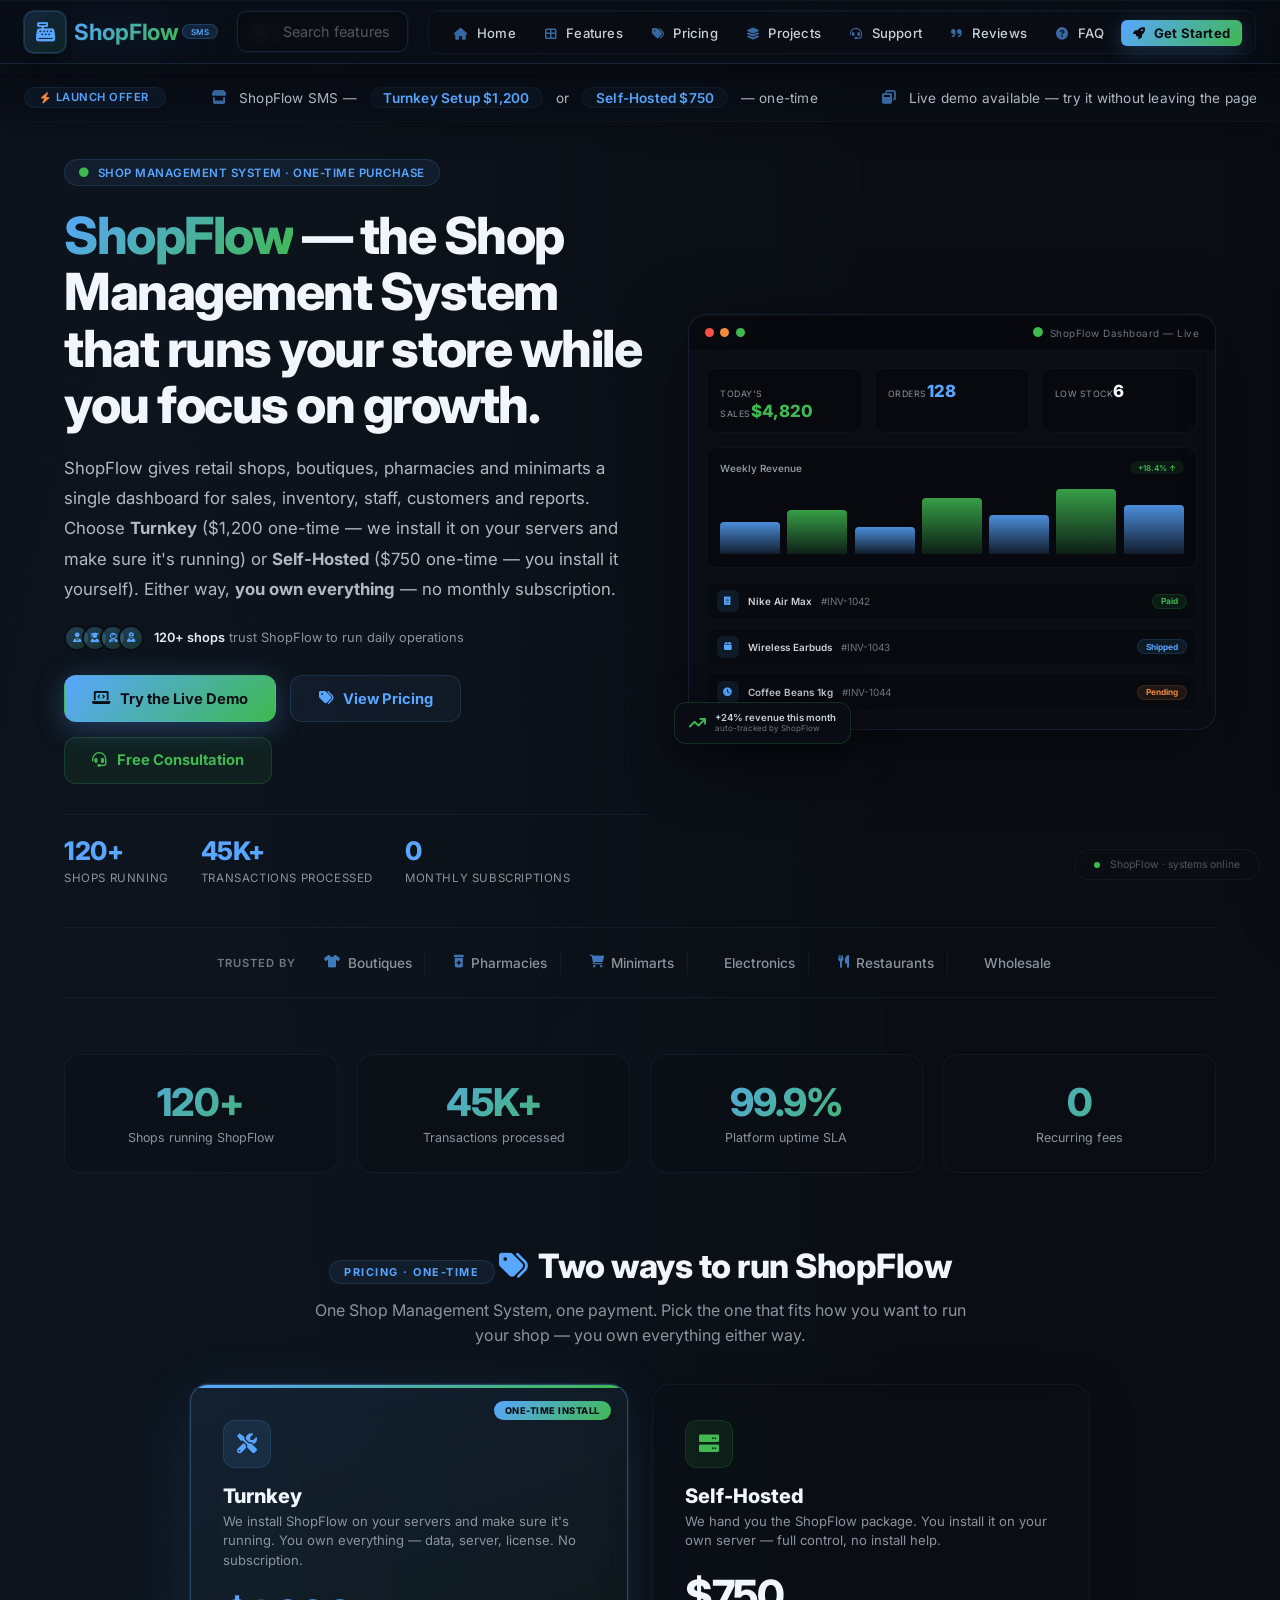
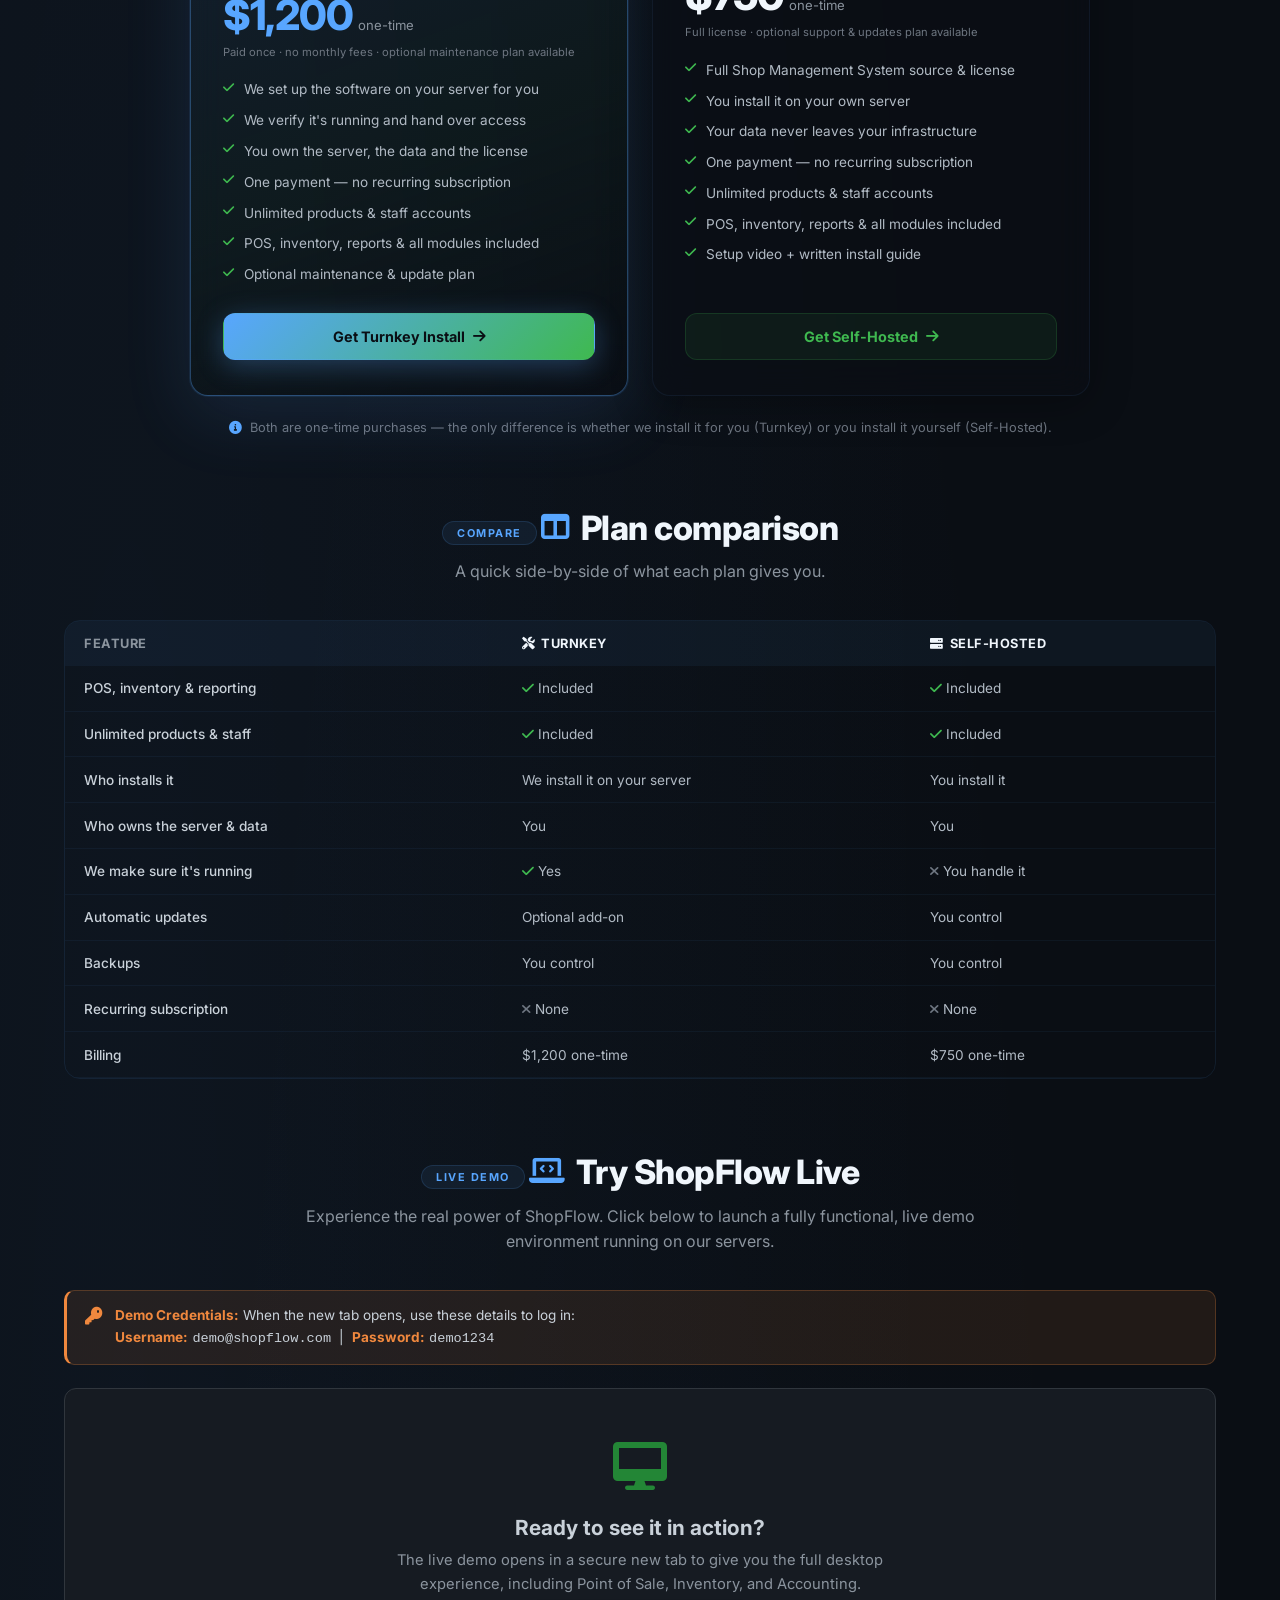
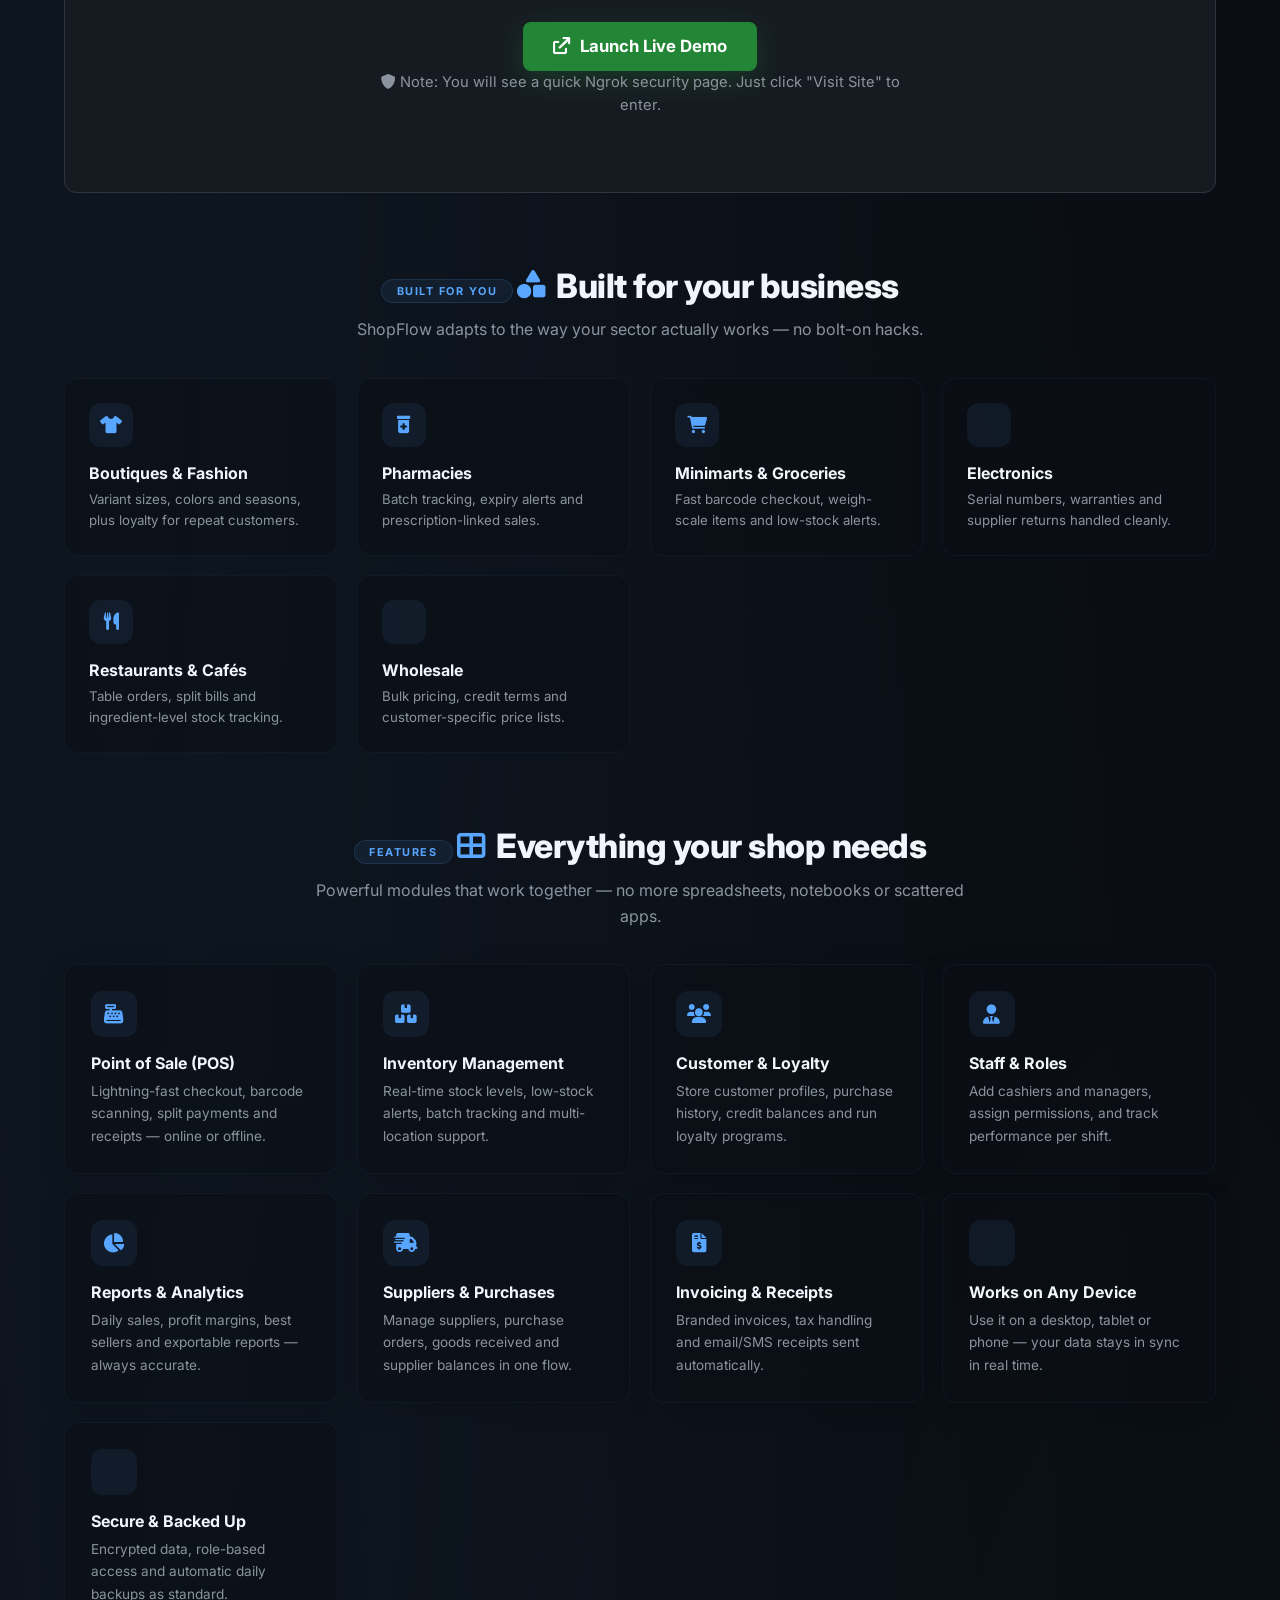
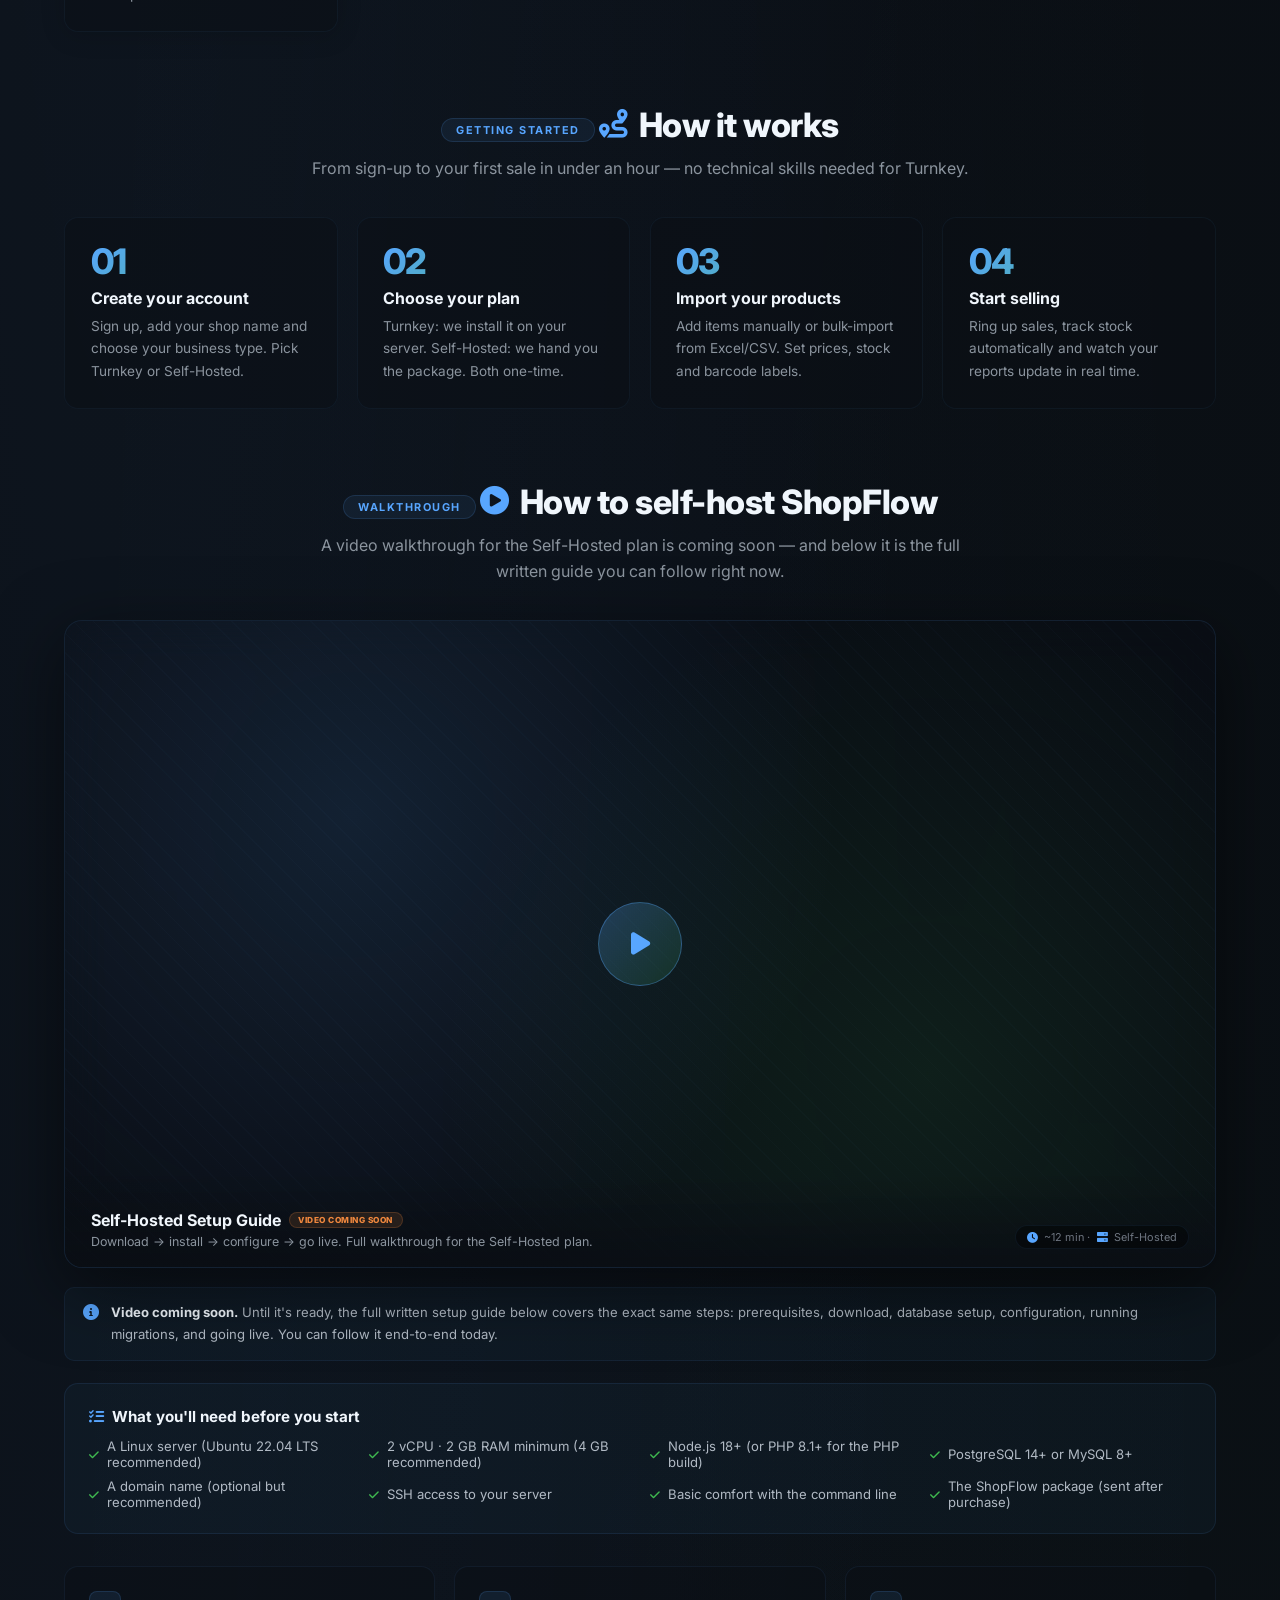
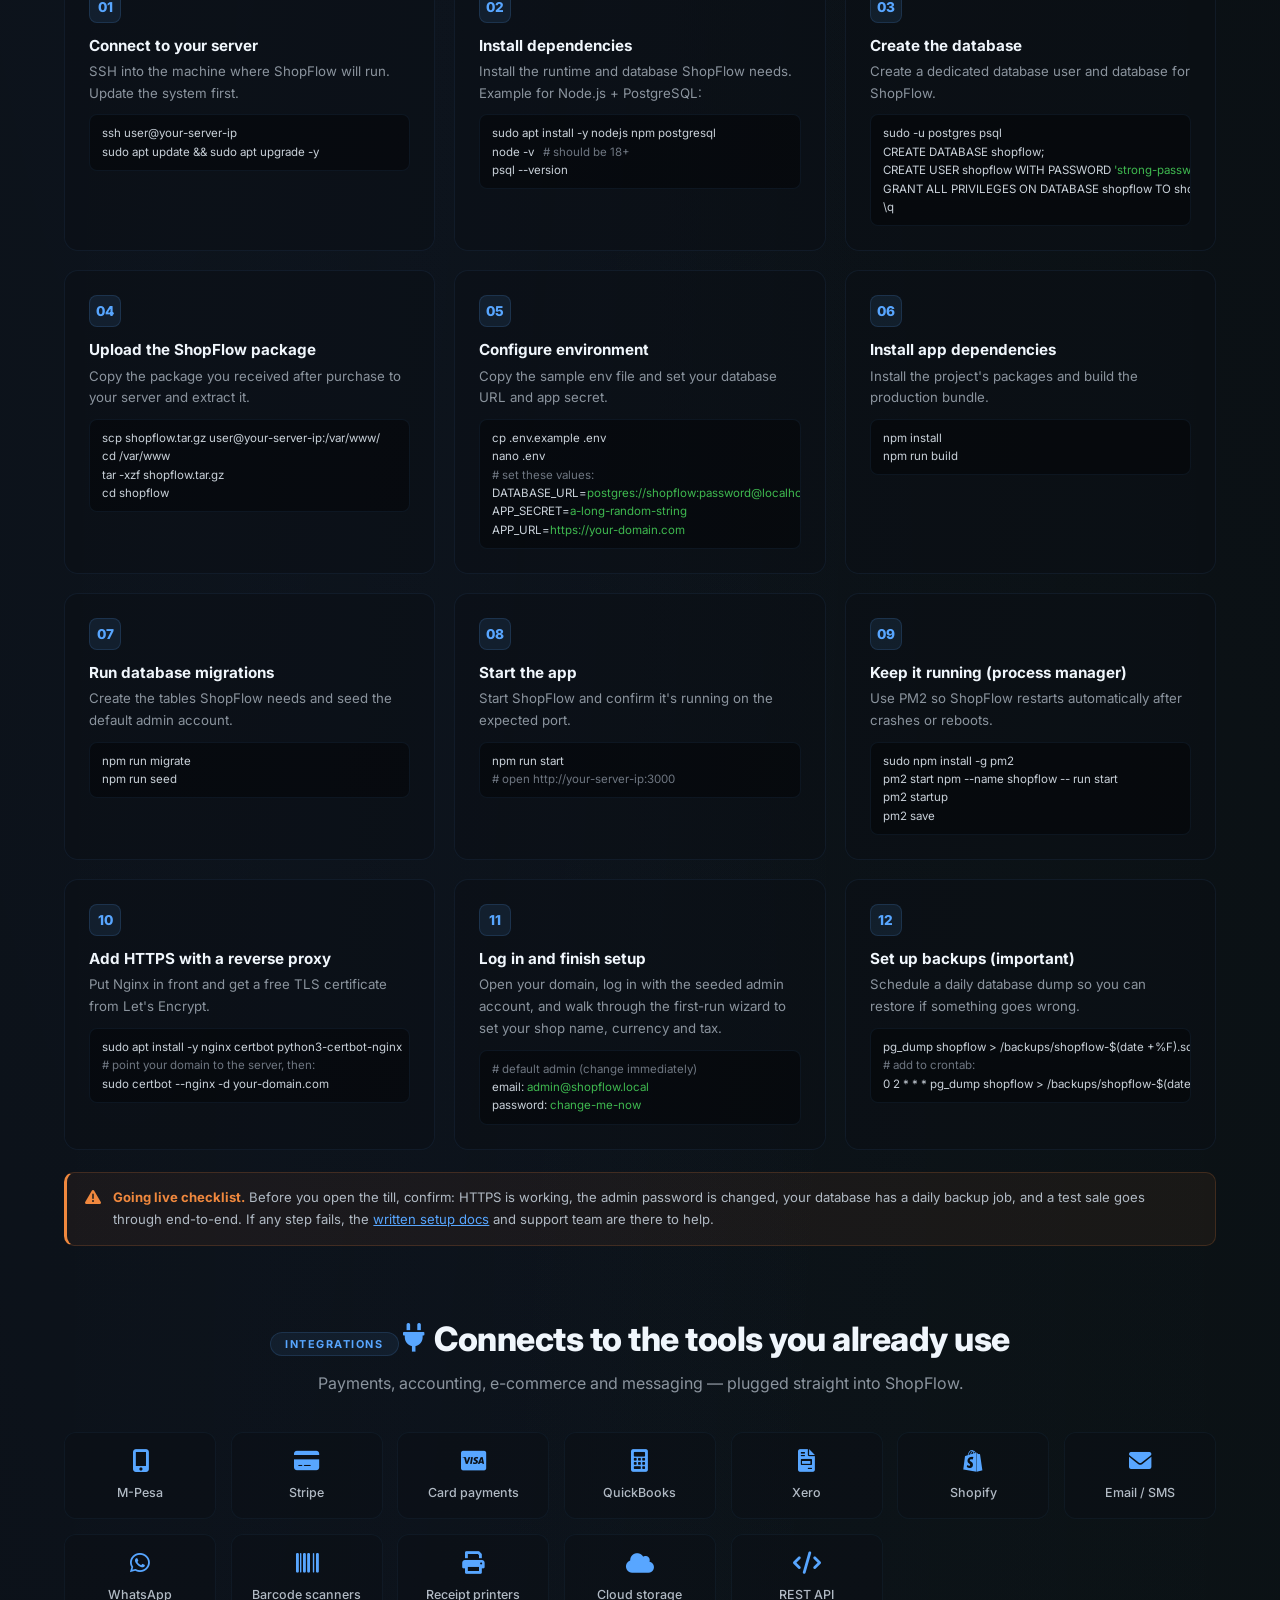
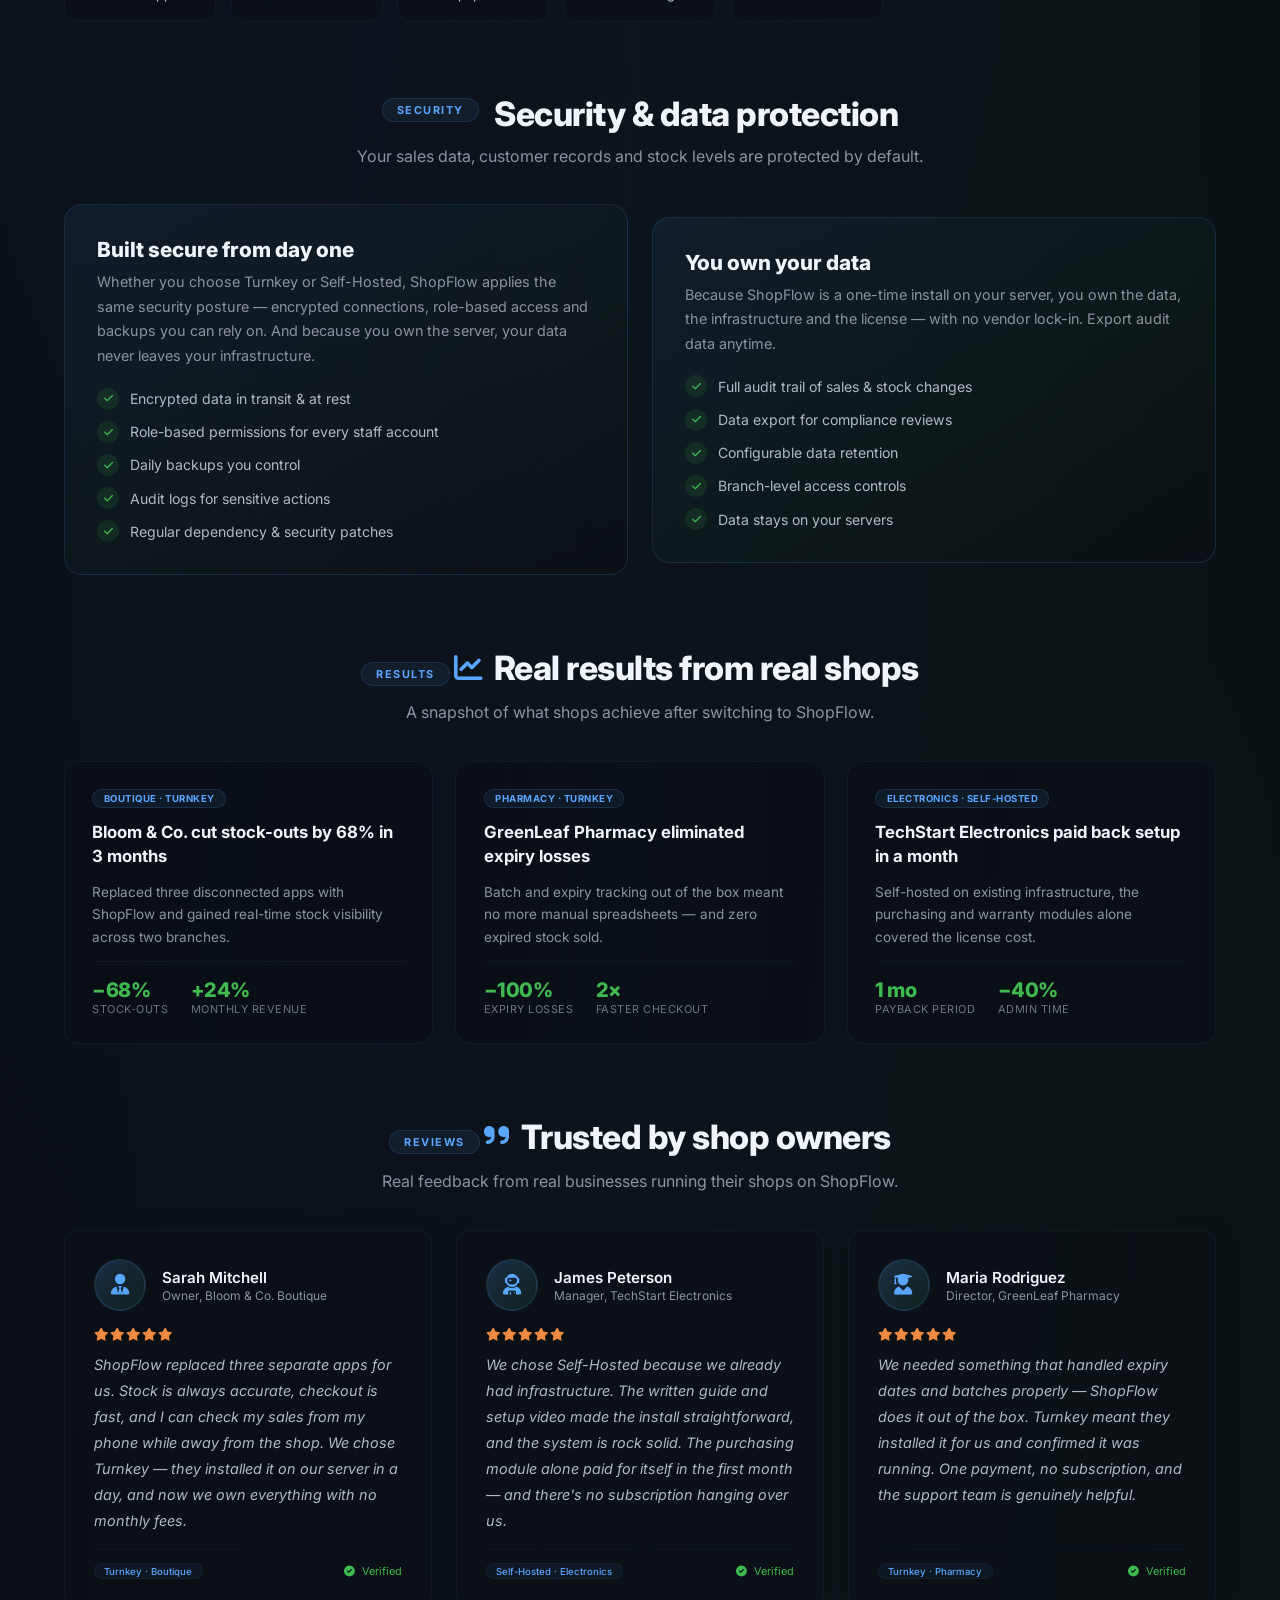
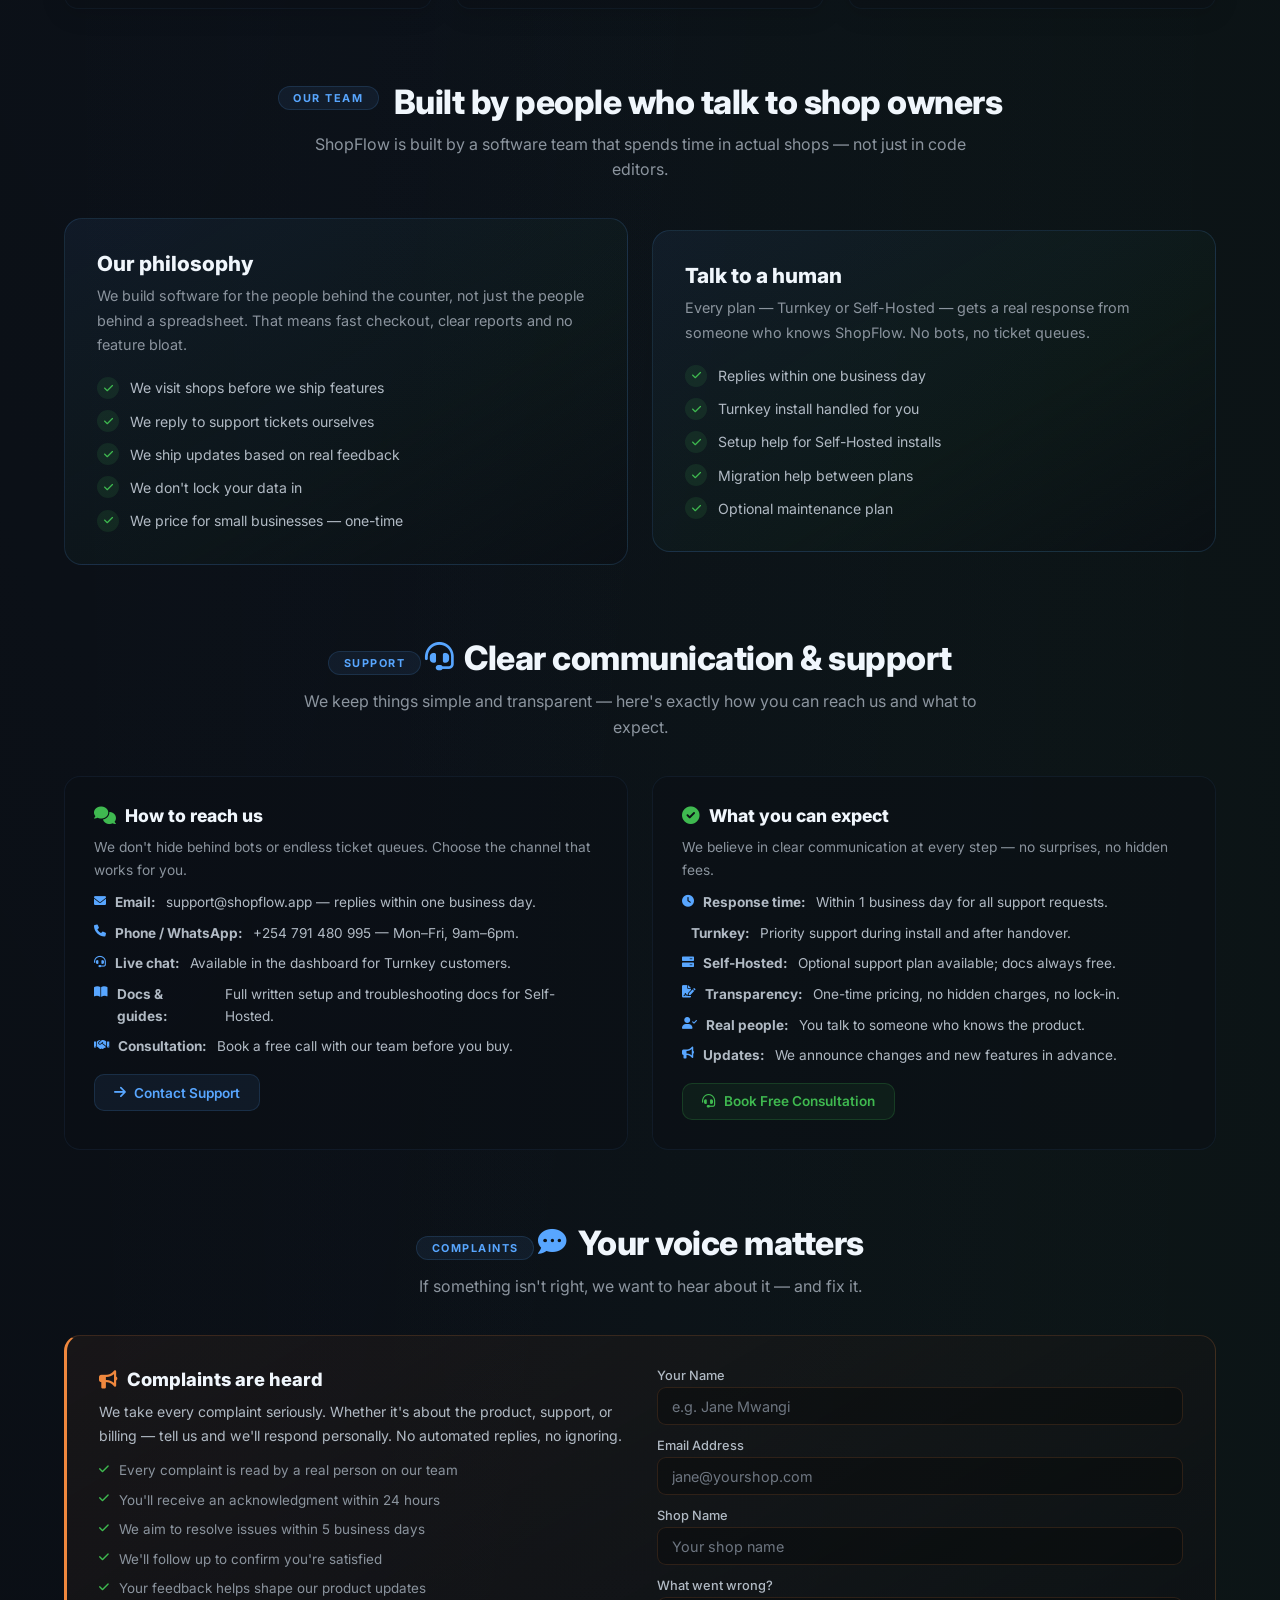
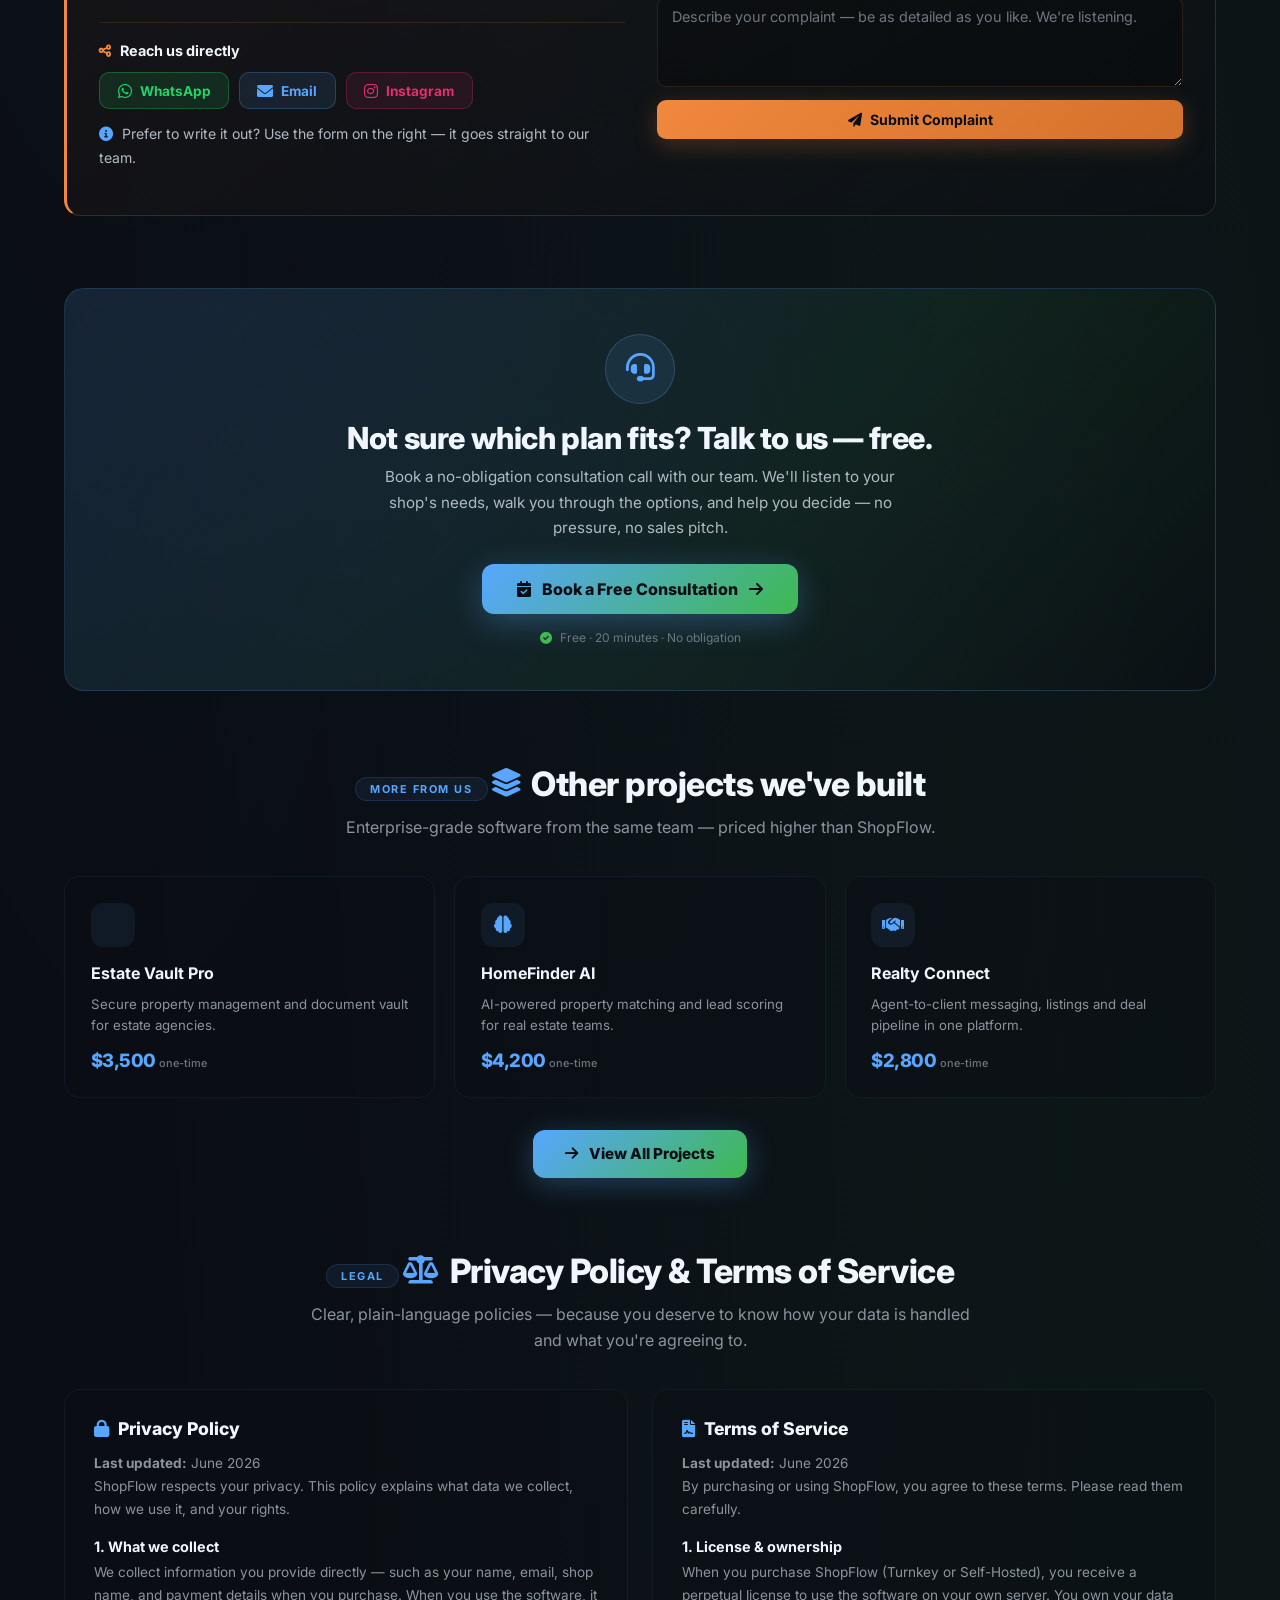
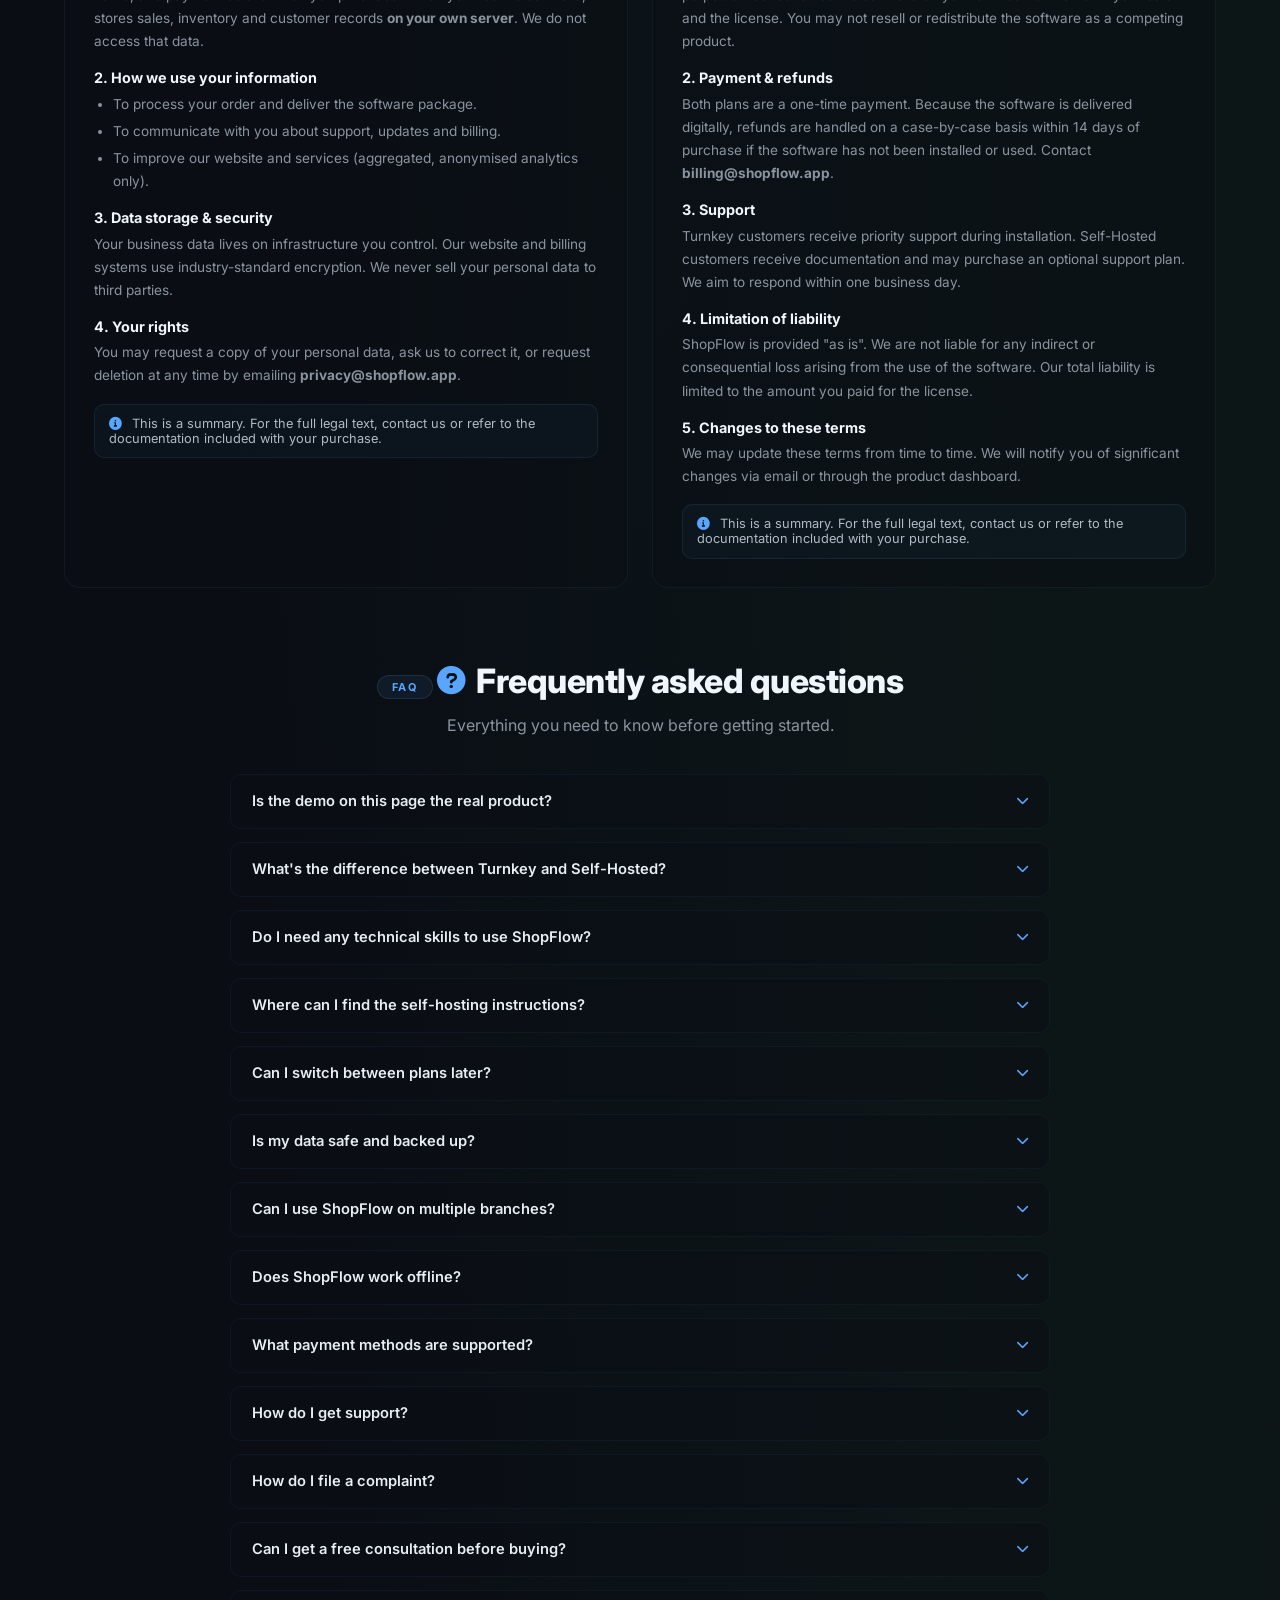
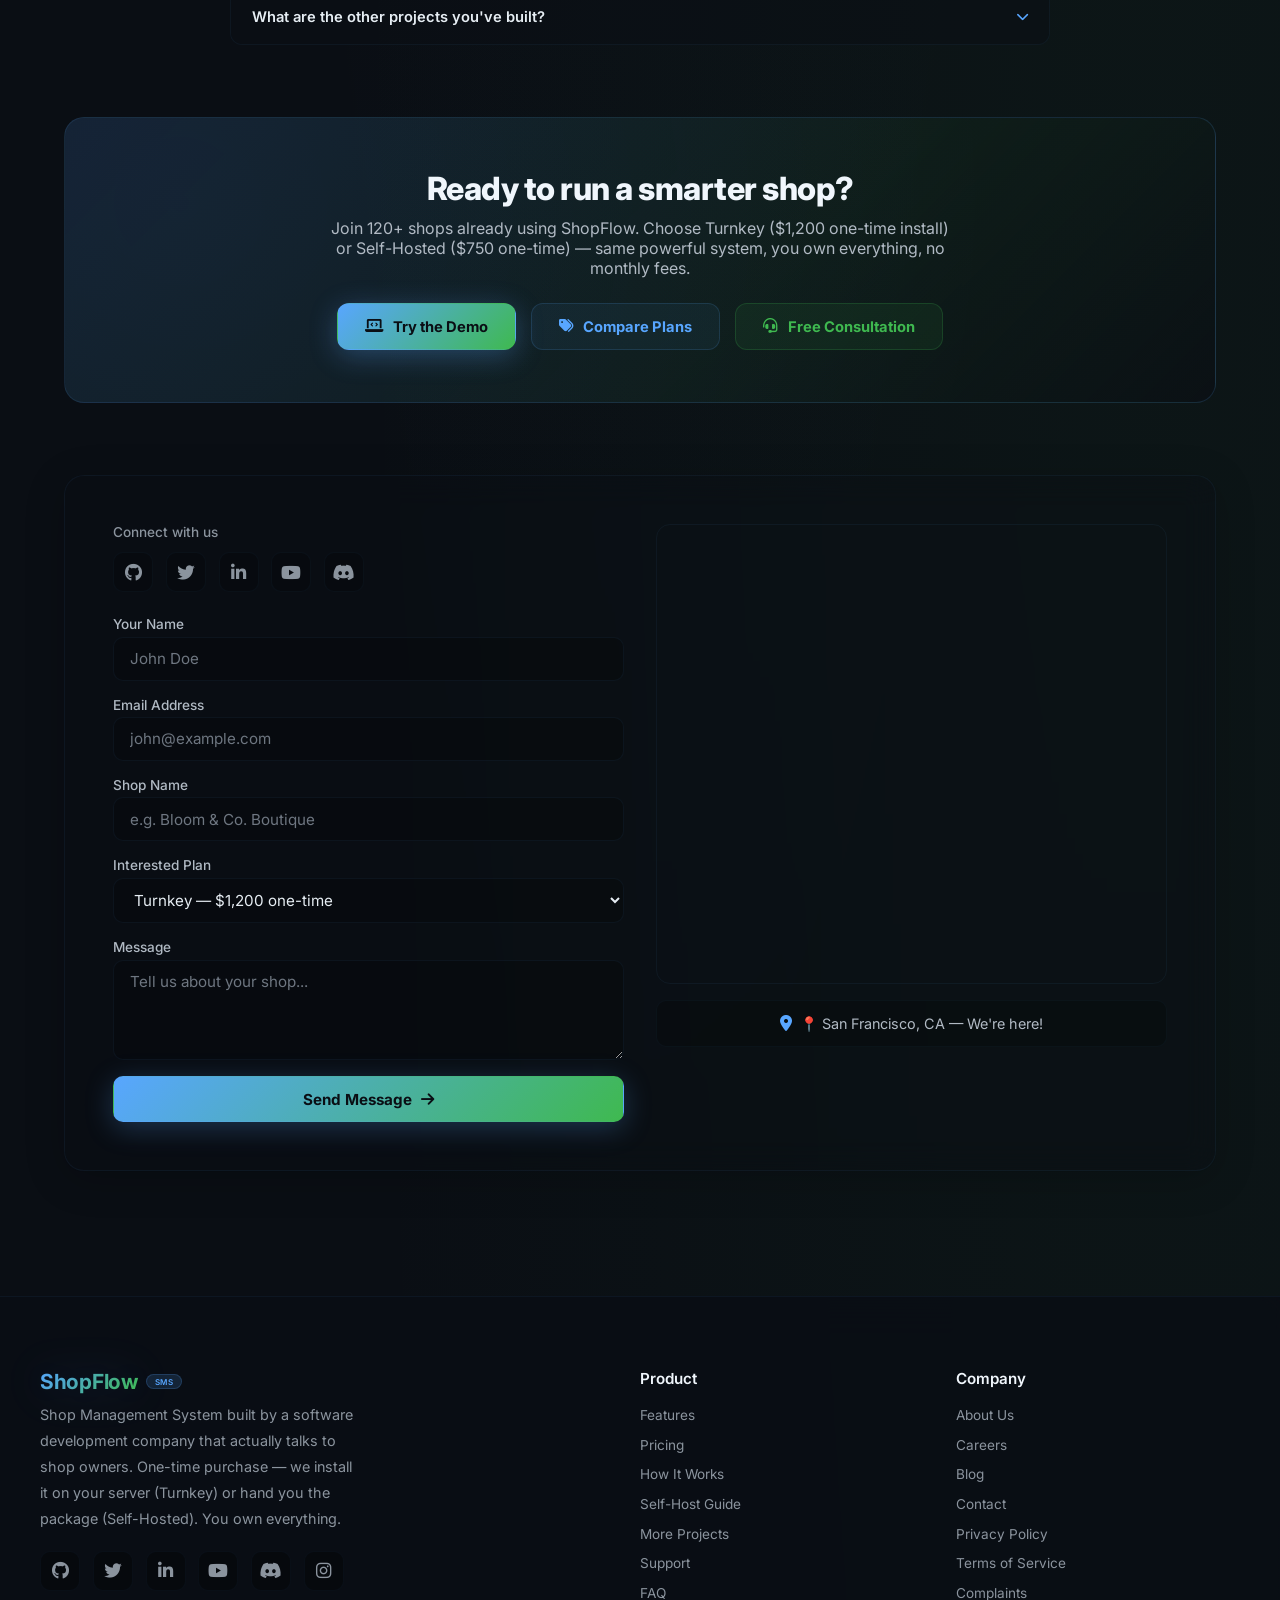
==== index.html @ ce58f059 "Implement responsive design for small screens Added responsive styles for small screens to improve l" ====
<!DOCTYPE html>
<html lang="en">
<head>
  <meta charset="UTF-8" />
  <meta name="viewport" content="width=device-width, initial-scale=1.0" />
  <title>ShopFlow · Shop Management System</title>
  <meta name="description" content="ShopFlow is a full Shop Management System for retail shops, boutiques, pharmacies and minimarts. One-time purchase — Turnkey install or Self-Hosted. You own everything." />
  <link rel="stylesheet" href="https://cdnjs.cloudflare.com/ajax/libs/font-awesome/6.0.0-beta3/css/all.min.css" />
  <link href="https://fonts.googleapis.com/css2?family=Inter:opsz,wght@14..32,400;14..32,500;14..32,600;14..32,700;14..32,800;14..32,900&display=swap" rel="stylesheet" />
  <style>
    * { margin: 0; padding: 0; box-sizing: border-box; }
    html { scroll-behavior: smooth; }
    :root {
      --bg: #0a0e14;
      --panel: rgba(10, 14, 20, 0.6);
      --panel-2: rgba(10, 14, 20, 0.85);
      --border: rgba(88, 166, 255, 0.1);
      --border-strong: rgba(88, 166, 255, 0.25);
      --blue: #58a6ff;
      --green: #3fb950;
      --orange: #f0883e;
      --text: #e6edf3;
      --text-dim: #b1bac4;
      --text-muted: #8b949e;
      --text-faint: #6e7681;
    }
    body {
      background: var(--bg);
      background-image: 
        radial-gradient(ellipse at 10% 20%, rgba(88, 166, 255, 0.05) 0%, transparent 50%),
        radial-gradient(ellipse at 90% 80%, rgba(63, 185, 80, 0.05) 0%, transparent 50%),
        radial-gradient(ellipse at 50% 50%, rgba(88, 166, 255, 0.02) 0%, transparent 70%);
      min-height: 100vh;
      display: flex;
      flex-direction: column;
      font-family: 'Inter', 'Segoe UI', system-ui, -apple-system, sans-serif;
      color: var(--text);
      transition: background 0.5s ease;
      position: relative;
      overflow-x: hidden;
    }
    body::before {
      content: '';
      position: fixed;
      top: 0; left: 0; width: 100%; height: 100%;
      background-image: 
        radial-gradient(circle at 20% 30%, rgba(88, 166, 255, 0.03) 0%, transparent 3%),
        radial-gradient(circle at 80% 70%, rgba(63, 185, 80, 0.03) 0%, transparent 3%),
        radial-gradient(circle at 50% 50%, rgba(88, 166, 255, 0.02) 0%, transparent 4%);
      background-size: 60px 60px;
      pointer-events: none;
      z-index: 0;
      animation: neuralPulse 15s ease-in-out infinite alternate;
    }
    @keyframes neuralPulse {
      0% { opacity: 0.3; transform: scale(1); }
      100% { opacity: 0.8; transform: scale(1.1); }
    }
    body:hover::before { animation-duration: 8s; }
    @keyframes thinkingPulse {
      0%, 100% { opacity: 0.6; transform: scale(1); }
      50% { opacity: 1; transform: scale(1.05); }
    }
    @keyframes gradientShift {
      0% { background-position: 0% 50%; }
      50% { background-position: 100% 50%; }
      100% { background-position: 0% 50%; }
    }
    @keyframes spin { to { transform: rotate(360deg); } }
    @keyframes floatY { 0%,100% { transform: translateY(0); } 50% { transform: translateY(-8px); } }
    @keyframes barGrow { 0% { transform: scaleY(0); } 100% { transform: scaleY(1); } }
    @keyframes playPulse {
      0%, 100% { box-shadow: 0 0 0 0 rgba(88, 166, 255, 0.35); }
      50% { box-shadow: 0 0 0 18px rgba(88, 166, 255, 0); }
    }
    @keyframes scrollTicker { 0% { transform: translateX(0); } 100% { transform: translateX(-50%); } }
    @keyframes dataFlow {
      0% { transform: translateY(-100%) rotate(0deg); opacity: 0; }
      10% { opacity: 0.3; }
      90% { opacity: 0.3; }
      100% { transform: translateY(100vh) rotate(720deg); opacity: 0; }
    }
    @keyframes rotateBg { 0% { transform: rotate(0deg); } 100% { transform: rotate(360deg); } }

    .reveal { opacity: 0; transform: translateY(28px); transition: opacity 0.7s cubic-bezier(0.2,0.9,0.4,1), transform 0.7s cubic-bezier(0.2,0.9,0.4,1); }
    .reveal.in-view { opacity: 1; transform: translateY(0); }

    ::-webkit-scrollbar { width: 10px; }
    ::-webkit-scrollbar-track { background: #0a0e14; }
    ::-webkit-scrollbar-thumb { background: #1c2530; border-radius: 8px; border: 2px solid #0a0e14; }
    ::-webkit-scrollbar-thumb:hover { background: #2d3a48; }

    .data-stream {
      position: fixed; top: 0; left: 0; width: 100%; height: 100%;
      pointer-events: none; z-index: 0; overflow: hidden;
    }
    .data-stream span {
      position: absolute; color: rgba(88, 166, 255, 0.03); font-size: 0.6rem;
      font-family: 'Inter', monospace; animation: dataFlow 20s linear infinite;
      white-space: nowrap;
    }

    .sticky-header {
      position: sticky; top: 0; z-index: 1000;
      padding: 0.6rem 1.5rem;
      backdrop-filter: blur(20px) saturate(200%);
      -webkit-backdrop-filter: blur(20px) saturate(200%);
      background: rgba(10, 14, 20, 0.85);
      border-bottom: 1px solid rgba(88, 166, 255, 0.15);
      box-shadow: 0 4px 30px rgba(0,0,0,0.6), inset 0 1px 0 rgba(88, 166, 255, 0.05);
      transition: all 0.4s cubic-bezier(0.2, 0.9, 0.4, 1);
    }
    .sticky-header:hover {
      background: rgba(10, 14, 20, 0.95);
      border-bottom-color: rgba(88, 166, 255, 0.3);
    }
    .header-container {
      max-width: 1280px; margin: 0 auto;
      display: flex; align-items: center; justify-content: space-between;
      flex-wrap: nowrap; gap: 1.2rem;
    }
    .logo {
      display: flex; align-items: center; gap: 0.5rem;
      white-space: nowrap; flex-shrink: 0;
      text-decoration: none;
      filter: drop-shadow(0 0 20px rgba(88, 166, 255, 0.15));
      transition: all 0.4s ease;
    }
    .logo:hover { filter: drop-shadow(0 0 40px rgba(88, 166, 255, 0.3)); }
    .logo .logo-icon {
      height: 42px; width: 42px; display: flex; align-items: center; justify-content: center;
      border-radius: 10px; background: linear-gradient(135deg, rgba(88,166,255,0.15), rgba(63,185,80,0.1));
      border: 1px solid rgba(88, 166, 255, 0.2);
      font-size: 1.2rem; color: var(--blue);
      box-shadow: 0 0 0 1px rgba(88, 166, 255, 0.2), 0 4px 20px rgba(0,0,0,0.6);
      transition: all 0.4s cubic-bezier(0.2, 0.9, 0.4, 1);
    }
    .logo:hover .logo-icon {
      transform: scale(1.05) rotate(-3deg);
      box-shadow: 0 0 0 1px rgba(88, 166, 255, 0.4), 0 6px 30px rgba(88, 166, 255, 0.2);
    }
    .logo-text {
      font-size: 1.4rem; font-weight: 700; letter-spacing: -0.3px;
      color: var(--text);
      text-shadow: 0 0 30px rgba(88, 166, 255, 0.1);
      display: flex; align-items: center; gap: 0.2rem;
      position: relative;
    }
    .logo-text .highlight {
      background: linear-gradient(135deg, #58a6ff, #3fb950, #58a6ff);
      background-size: 200% 200%;
      -webkit-background-clip: text;
      -webkit-text-fill-color: transparent;
      background-clip: text;
      filter: drop-shadow(0 0 20px rgba(88, 166, 255, 0.2));
      animation: gradientShift 3s ease-in-out infinite;
    }
    .logo-text .ai-badge {
      font-size: 0.5rem;
      background: rgba(88, 166, 255, 0.15);
      padding: 0.1rem 0.5rem; border-radius: 20px;
      color: var(--blue);
      border: 1px solid rgba(88, 166, 255, 0.2);
      font-weight: 600; letter-spacing: 0.5px;
      animation: thinkingPulse 3s ease-in-out infinite;
    }
    @media (max-width: 850px) { .logo-text { display: none; } }
    .search-wrapper {
      flex: 1 1 260px; min-width: 160px; max-width: 400px;
      position: relative;
    }
    .search-wrapper i {
      position: absolute; left: 16px; top: 50%;
      transform: translateY(-50%);
      color: var(--text-muted); font-size: 0.9rem; opacity: 0.6;
      transition: all 0.4s ease;
    }
    .search-wrapper input {
      width: 100%; padding: 0.7rem 1rem 0.7rem 2.8rem;
      border: 1px solid rgba(88, 166, 255, 0.15);
      border-radius: 10px;
      background: rgba(10, 14, 20, 0.8);
      box-shadow: inset 0 2px 10px rgba(0,0,0,0.4), 0 0 0 1px rgba(88, 166, 255, 0.05);
      font-size: 0.9rem; transition: all 0.4s ease; outline: none;
      color: var(--text); font-family: 'Inter', sans-serif; font-weight: 400;
      backdrop-filter: blur(8px);
    }
    .search-wrapper input::placeholder { color: var(--text-faint); opacity: 0.7; }
    .search-wrapper input:focus {
      background: rgba(10, 14, 20, 0.95);
      border-color: var(--blue);
      box-shadow: 0 0 0 4px rgba(88, 166, 255, 0.08), inset 0 2px 10px rgba(0,0,0,0.5);
    }
    .search-wrapper:focus-within i { opacity: 1; color: var(--blue); }
    @media (max-width: 850px) {
      .search-wrapper { flex: 1 1 auto; min-width: 0; max-width: none; }
      .search-wrapper input { font-size: 0.85rem; padding: 0.6rem 1rem 0.6rem 2.6rem; }
      .search-wrapper i { left: 14px; font-size: 0.8rem; }
    }
    .nav-links {
      display: flex; align-items: center; gap: 0.3rem;
      list-style: none; margin: 0; padding: 0.3rem 0.8rem;
      background: rgba(10, 14, 20, 0.6);
      backdrop-filter: blur(12px);
      border-radius: 10px;
      border: 1px solid rgba(88, 166, 255, 0.08);
      box-shadow: inset 0 1px 0 rgba(88, 166, 255, 0.05);
      min-height: 44px;
      transition: all 0.4s ease;
    }
    .nav-links:hover { background: rgba(10, 14, 20, 0.8); border-color: rgba(88, 166, 255, 0.15); }
    .nav-links li a {
      text-decoration: none; color: #c9d1d9; font-weight: 500;
      font-size: 0.82rem; padding: 0.25rem 0.7rem; border-radius: 6px;
      transition: all 0.3s cubic-bezier(0.2, 0.9, 0.4, 1);
      letter-spacing: 0.2px; white-space: nowrap;
      font-family: 'Inter', sans-serif;
      border: 1px solid transparent; position: relative;
    }
    .nav-links li a i { margin-right: 5px; font-size: 0.75rem; color: var(--blue); opacity: 0.6; transition: all 0.3s ease; }
    .nav-links li a::before {
      content: ''; position: absolute; bottom: -2px; left: 50%;
      transform: translateX(-50%);
      width: 0; height: 2px;
      background: linear-gradient(90deg, transparent, var(--blue), transparent);
      transition: width 0.4s ease;
    }
    .nav-links li a:hover::before { width: 70%; }
    .nav-links li a:hover { color: #f0f6fc; background: rgba(88, 166, 255, 0.05); border-color: rgba(88, 166, 255, 0.1); transform: translateY(-1px); }
    .nav-links li a:hover i { opacity: 1; }
    .nav-cta {
      background: linear-gradient(135deg, #58a6ff, #3fb950) !important;
      color: #0a0e14 !important;
      font-weight: 700 !important;
      border-color: transparent !important;
      box-shadow: 0 4px 20px rgba(88, 166, 255, 0.25) !important;
    }
    .nav-cta:hover {
      transform: translateY(-2px) !important;
      box-shadow: 0 6px 30px rgba(88, 166, 255, 0.4) !important;
      color: #0a0e14 !important;
    }
    .nav-cta i { color: #0a0e14 !important; opacity: 1 !important; }
    .hamburger {
      display: none; flex-direction: column; gap: 5px;
      background: rgba(10, 14, 20, 0.6);
      backdrop-filter: blur(12px);
      border: 1px solid rgba(88, 166, 255, 0.1);
      border-radius: 10px; padding: 0.5rem 0.7rem;
      cursor: pointer; transition: all 0.4s ease;
    }
    .hamburger:hover { background: rgba(88, 166, 255, 0.05); border-color: rgba(88, 166, 255, 0.2); transform: scale(1.02); }
    .hamburger span { display: block; width: 24px; height: 2.5px; background: #c9d1d9; border-radius: 4px; transition: all 0.3s ease; opacity: 0.8; }
    .hamburger:hover span { background: var(--blue); }
    @media (max-width: 850px) {
      .header-container { gap: 0.8rem; }
      .nav-links { display: none; }
      .hamburger { display: flex; }
      .sticky-header { padding: 0.5rem 1rem; }
    }
    @media (max-width: 500px) {
      .logo .logo-icon { height: 34px; width: 34px; font-size: 1rem; }
      .search-wrapper input { padding: 0.5rem 0.6rem 0.5rem 2.2rem; font-size: 0.8rem; }
      .search-wrapper i { left: 12px; font-size: 0.75rem; }
    }

    .mobile-menu-overlay {
      position: fixed; top: 0; left: 0; width: 100%; height: 100%;
      background: rgba(0,0,0,0.8);
      backdrop-filter: blur(20px);
      visibility: hidden; opacity: 0;
      transition: all 0.5s ease; z-index: 9999;
    }
    .mobile-menu-overlay.active { visibility: visible; opacity: 1; }
    .mobile-menu-panel {
      position: fixed; top: 0; right: -340px;
      width: 300px; max-width: 80%; height: 100%;
      background: rgba(10, 14, 20, 0.95);
      backdrop-filter: blur(40px) saturate(200%);
      border-left: 1px solid rgba(88, 166, 255, 0.1);
      box-shadow: -8px 0 60px rgba(0,0,0,0.8);
      padding: 2rem 1.6rem;
      transition: right 0.5s cubic-bezier(0.2, 0.9, 0.3, 1);
      z-index: 10000;
      display: flex; flex-direction: column; gap: 1.8rem; overflow-y: auto;
    }
    .mobile-menu-panel.open { right: 0; }
    .mobile-panel-header {
      display: flex; align-items: center; justify-content: space-between;
      gap: 0.8rem; width: 100%; flex-shrink: 0;
      background: rgba(10, 14, 20, 0.6);
      border-radius: 10px;
      padding: 0.2rem 0.2rem 0.2rem 0.8rem;
      border: 1px solid rgba(88, 166, 255, 0.08);
    }
    .mobile-search { flex: 1; position: relative; min-width: 0; }
    .mobile-search i { position: absolute; left: 10px; top: 50%; transform: translateY(-50%); color: var(--text-muted); font-size: 0.8rem; opacity: 0.5; }
    .mobile-search input {
      width: 100%; padding: 0.4rem 0.6rem 0.4rem 2rem;
      border: 1px solid rgba(88, 166, 255, 0.08);
      border-radius: 8px;
      background: rgba(0,0,0,0.3);
      font-size: 0.85rem; outline: none; color: var(--text);
      font-family: 'Inter', sans-serif;
      transition: all 0.3s ease;
    }
    .mobile-search input::placeholder { color: var(--text-faint); opacity: 0.6; }
    .mobile-search input:focus { background: rgba(0,0,0,0.5); border-color: rgba(88, 166, 255, 0.2); }
    .mobile-menu-close {
      background: rgba(10, 14, 20, 0.6);
      border: 1px solid rgba(88, 166, 255, 0.08);
      border-radius: 10px; width: 40px; height: 40px;
      font-size: 1.2rem; color: #c9d1d9; cursor: pointer;
      display: flex; align-items: center; justify-content: center;
      transition: all 0.3s ease; flex-shrink: 0;
    }
    .mobile-menu-close:hover { background: rgba(88, 166, 255, 0.05); border-color: rgba(88, 166, 255, 0.2); color: #f0f6fc; transform: rotate(90deg); }
    .mobile-nav-list { list-style: none; display: flex; flex-direction: column; gap: 1.2rem; padding: 0; margin: 0; margin-top: 0.2rem; }
    .mobile-nav-list li a {
      text-decoration: none; color: #c9d1d9; font-weight: 500;
      font-size: 1rem; display: flex; align-items: center; gap: 0.8rem;
      padding: 0.6rem 0.8rem; border-radius: 10px;
      background: rgba(10, 14, 20, 0.4);
      border: 1px solid rgba(88, 166, 255, 0.04);
      transition: all 0.3s ease; font-family: 'Inter', sans-serif;
    }
    .mobile-nav-list li a i { width: 1.8rem; color: var(--blue); opacity: 0.7; }
    .mobile-nav-list li a:hover { background: rgba(88, 166, 255, 0.05); border-color: rgba(88, 166, 255, 0.12); transform: translateX(4px); color: #f0f6fc; }
    .mobile-nav-list li a.mobile-cta { background: linear-gradient(135deg, #58a6ff, #3fb950); color: #0a0e14; font-weight: 700; border-color: transparent; }
    .mobile-nav-list li a.mobile-cta i { color: #0a0e14; }
    .panel-footer {
      margin-top: auto; font-size: 0.7rem; color: var(--text-faint);
      border-top: 1px solid rgba(88, 166, 255, 0.06);
      padding-top: 1rem; text-align: center;
      background: rgba(10, 14, 20, 0.3); border-radius: 40px;
      padding: 0.8rem 0.5rem; letter-spacing: 0.3px;
    }
    .panel-footer i { color: var(--green); font-size: 0.5rem; vertical-align: middle; margin-right: 6px; }
    @media (max-width: 500px) {
      .mobile-menu-panel { padding: 1.5rem 1.2rem; width: 270px; }
    }

    .news-ticker-wrap {
      position: sticky; top: 72px; z-index: 999;
      background: rgba(10, 14, 20, 0.85);
      backdrop-filter: blur(20px) saturate(200%);
      border-bottom: 1px solid rgba(88, 166, 255, 0.06);
      border-top: 1px solid rgba(88, 166, 255, 0.04);
      box-shadow: 0 4px 30px rgba(0,0,0,0.3);
      padding: 0.4rem 0; overflow: hidden;
      transition: all 0.4s ease;
    }
    .news-ticker-wrap:hover { background: rgba(10, 14, 20, 0.95); }
    .ticker-container {
      max-width: 1280px; margin: 0 auto;
      display: flex; align-items: center; gap: 0.8rem; padding: 0 1.5rem;
    }
    .ticker-label {
      flex-shrink: 0; background: rgba(88, 166, 255, 0.06);
      padding: 0.15rem 1rem; border-radius: 30px;
      font-weight: 600; font-size: 0.7rem; text-transform: uppercase;
      letter-spacing: 0.5px; color: var(--blue);
      border: 1px solid rgba(88, 166, 255, 0.08);
      white-space: nowrap; display: flex; align-items: center; gap: 0.4rem;
      transition: all 0.3s ease;
    }
    .ticker-label:hover { background: rgba(88, 166, 255, 0.1); border-color: rgba(88, 166, 255, 0.15); }
    .ticker-label i { font-size: 0.7rem; color: var(--orange); animation: thinkingPulse 2s ease-in-out infinite; }
    .ticker-track { flex: 1; overflow: hidden; position: relative; height: 2.2rem; display: flex; align-items: center; }
    .ticker-slide { display: flex; white-space: nowrap; animation: scrollTicker 32s linear infinite; will-change: transform; width: max-content; }
    .ticker-item {
      display: inline-flex; align-items: center; gap: 0.8rem;
      padding: 0 2rem; font-weight: 400; color: var(--text-dim);
      font-size: 0.85rem; letter-spacing: 0.2px; flex-shrink: 0;
      font-family: 'Inter', sans-serif; transition: color 0.3s ease;
    }
    .ticker-item:hover { color: #f0f6fc; }
    .ticker-item > i { color: var(--blue); opacity: 0.6; }
    .ticker-item .price-tag {
      display: inline-block;
      background: rgba(88, 166, 255, 0.04); padding: 0.1rem 0.8rem; border-radius: 30px;
      font-weight: 600; color: var(--blue); border: 1px solid rgba(88, 166, 255, 0.06);
      text-decoration: none; cursor: pointer;
      transition: all 0.3s ease;
    }
    .ticker-item .price-tag:hover {
      background: rgba(88, 166, 255, 0.15);
      border-color: rgba(88, 166, 255, 0.3);
      color: #f0f6fc;
      box-shadow: 0 0 20px rgba(88, 166, 255, 0.2);
    }
    .ticker-track:hover .ticker-slide { animation-play-state: paused; }
    @media (max-width: 580px) {
      .ticker-label span { display: none; }
      .ticker-label { padding: 0.1rem 0.6rem; font-size: 0.6rem; }
      .ticker-item { font-size: 0.7rem; padding: 0 1rem; }
    }
    @media (max-width: 850px) { .news-ticker-wrap { top: 62px; } }

    .page-content {
      max-width: 1200px; margin: 2.8rem auto; padding: 0 1.5rem;
      color: var(--text); position: relative; z-index: 1; flex: 1;
    }

    .section-head { margin-bottom: 2.2rem; text-align: center; }
    .section-head .eyebrow {
      display: inline-block;
      font-size: 0.68rem; font-weight: 700; letter-spacing: 1.5px;
      text-transform: uppercase; color: var(--blue);
      background: rgba(88, 166, 255, 0.08);
      border: 1px solid rgba(88, 166, 255, 0.15);
      padding: 0.25rem 0.9rem; border-radius: 30px;
      margin-bottom: 0.9rem;
    }
    .section-head h2 {
      font-size: clamp(1.6rem, 3vw, 2.1rem); font-weight: 800; color: #f0f6fc;
      letter-spacing: -0.5px; margin-bottom: 0.6rem;
      display: inline-flex; align-items: center; gap: 0.7rem; flex-wrap: wrap; justify-content: center;
    }
    .section-head h2 i { color: var(--blue); font-size: 0.85em; }
    .section-head .subtitle { color: var(--text-muted); font-size: 1rem; max-width: 680px; margin: 0 auto; line-height: 1.6; }

    .hero {
      display: grid;
      grid-template-columns: 1.05fr 0.95fr;
      gap: 2.5rem;
      align-items: center;
      min-height: 520px;
      margin-bottom: 0.5rem;
    }
    .hero-left { display: flex; flex-direction: column; gap: 1.3rem; }
    .hero-eyebrow {
      display: inline-flex; align-items: center; gap: 0.5rem;
      background: rgba(88, 166, 255, 0.08);
      border: 1px solid rgba(88, 166, 255, 0.15);
      color: var(--blue); font-size: 0.72rem; font-weight: 600;
      letter-spacing: 0.5px; text-transform: uppercase;
      padding: 0.35rem 0.9rem; border-radius: 30px;
      width: fit-content;
      animation: thinkingPulse 3s ease-in-out infinite;
    }
    .hero-eyebrow i { font-size: 0.6rem; color: var(--green); }
    .hero h1 {
      font-size: clamp(2rem, 4.5vw, 3.2rem);
      font-weight: 800; line-height: 1.1;
      letter-spacing: -1.5px; color: #f0f6fc;
    }
    .hero h1 .grad {
      background: linear-gradient(135deg, #58a6ff, #3fb950, #58a6ff);
      background-size: 200% 200%;
      -webkit-background-clip: text; -webkit-text-fill-color: transparent;
      background-clip: text;
      animation: gradientShift 4s ease-in-out infinite;
    }
    .hero p.lead {
      font-size: 1.05rem; line-height: 1.8; color: var(--text-dim);
      max-width: 560px;
    }
    .hero-proof {
      display: flex; align-items: center; gap: 0.6rem; flex-wrap: wrap;
      font-size: 0.8rem; color: var(--text-muted);
    }
    .hero-proof .avatars { display: flex; }
    .hero-proof .avatars span {
      width: 26px; height: 26px; border-radius: 50%;
      background: linear-gradient(135deg, rgba(88,166,255,0.3), rgba(63,185,80,0.2));
      border: 2px solid var(--bg); display: flex; align-items: center; justify-content: center;
      font-size: 0.6rem; color: var(--blue); margin-left: -8px;
    }
    .hero-proof .avatars span:first-child { margin-left: 0; }
    .hero-proof strong { color: var(--text); font-weight: 600; }
    .hero-actions { display: flex; flex-wrap: wrap; gap: 0.9rem; margin-top: 0.2rem; }
    .btn-primary, .btn-secondary {
      display: inline-flex; align-items: center; gap: 0.6rem;
      padding: 0.85rem 1.7rem; border-radius: 12px;
      font-family: 'Inter', sans-serif; font-weight: 700; font-size: 0.92rem;
      cursor: pointer; text-decoration: none; transition: all 0.35s cubic-bezier(0.2,0.9,0.4,1);
      border: 1px solid transparent;
    }
    .btn-primary {
      background: linear-gradient(135deg, #58a6ff, #3fb950);
      color: #0a0e14;
      box-shadow: 0 6px 28px rgba(88, 166, 255, 0.3);
    }
    .btn-primary:hover { transform: translateY(-3px); box-shadow: 0 10px 38px rgba(88, 166, 255, 0.45); }
    .btn-primary i { transition: transform 0.3s ease; }
    .btn-primary:hover i { transform: translateX(4px); }
    .btn-secondary {
      background: rgba(88, 166, 255, 0.06);
      border-color: rgba(88, 166, 255, 0.15);
      color: var(--blue);
    }
    .btn-secondary:hover { background: rgba(88, 166, 255, 0.12); border-color: rgba(88, 166, 255, 0.25); transform: translateY(-3px); }
    .hero-stats {
      display: flex; flex-wrap: wrap; gap: 2rem; margin-top: 0.6rem;
      padding-top: 1.4rem; border-top: 1px solid rgba(88, 166, 255, 0.08);
    }
    .hero-stat .num {
      font-size: 1.6rem; font-weight: 800; color: var(--blue);
      font-family: 'Inter', monospace; letter-spacing: -0.5px;
      display: block; line-height: 1.1;
    }
    .hero-stat .lbl { font-size: 0.72rem; color: var(--text-muted); text-transform: uppercase; letter-spacing: 0.6px; }
    .hero-right { position: relative; }

    .dashboard-mock {
      background: rgba(10, 14, 20, 0.7);
      backdrop-filter: blur(20px);
      border-radius: 18px;
      border: 1px solid rgba(88, 166, 255, 0.12);
      box-shadow: 0 20px 70px rgba(0,0,0,0.5), inset 0 1px 0 rgba(88, 166, 255, 0.05);
      overflow: hidden;
      transition: all 0.5s cubic-bezier(0.2,0.9,0.4,1);
    }
    .dashboard-mock:hover { border-color: rgba(88, 166, 255, 0.2); box-shadow: 0 30px 90px rgba(0,0,0,0.6), 0 0 60px rgba(88, 166, 255, 0.04); transform: translateY(-4px); }
    .mock-topbar {
      display: flex; align-items: center; gap: 0.4rem;
      padding: 0.7rem 1rem;
      background: rgba(0,0,0,0.3);
      border-bottom: 1px solid rgba(88, 166, 255, 0.06);
    }
    .mock-topbar .dot-red, .mock-topbar .dot-yellow, .mock-topbar .dot-green { width: 9px; height: 9px; border-radius: 50%; }
    .mock-topbar .dot-red { background: #f85149; }
    .mock-topbar .dot-yellow { background: var(--orange); }
    .mock-topbar .dot-green { background: var(--green); }
    .mock-topbar .mock-title {
      margin-left: auto; font-size: 0.62rem; color: var(--text-faint);
      font-family: 'Inter', monospace; letter-spacing: 0.5px;
      display: flex; align-items: center; gap: 0.4rem;
    }
    .mock-topbar .mock-title i { color: var(--green); animation: thinkingPulse 2s ease-in-out infinite; }
    .mock-body { padding: 1.1rem; display: flex; flex-direction: column; gap: 0.9rem; }
    .mock-kpis { display: grid; grid-template-columns: repeat(3, 1fr); gap: 0.7rem; }
    .mock-kpi {
      background: rgba(0,0,0,0.25); border-radius: 10px;
      border: 1px solid rgba(88, 166, 255, 0.06);
      padding: 0.7rem 0.8rem;
      transition: all 0.3s ease;
    }
    .mock-kpi:hover { border-color: rgba(88, 166, 255, 0.15); transform: translateY(-2px); }
    .mock-kpi .k-lbl { font-size: 0.55rem; color: var(--text-muted); text-transform: uppercase; letter-spacing: 0.5px; }
    .mock-kpi .k-val { font-size: 1.05rem; font-weight: 800; color: #f0f6fc; font-family: 'Inter', monospace; margin-top: 0.15rem; }
    .mock-kpi .k-val.up { color: var(--green); }
    .mock-kpi .k-val.blue { color: var(--blue); }
    .mock-chart {
      background: rgba(0,0,0,0.25); border-radius: 10px;
      border: 1px solid rgba(88, 166, 255, 0.06);
      padding: 0.8rem;
    }
    .mock-chart .c-head { display: flex; align-items: center; justify-content: space-between; margin-bottom: 0.6rem; }
    .mock-chart .c-head span { font-size: 0.62rem; color: var(--text-muted); font-weight: 600; }
    .mock-chart .c-head .tag { font-size: 0.5rem; color: var(--green); background: rgba(63,185,80,0.1); padding: 0.1rem 0.5rem; border-radius: 20px; }
    .bars { display: flex; align-items: flex-end; gap: 0.45rem; height: 70px; }
    .bars .bar {
      flex: 1; border-radius: 4px 4px 0 0;
      background: linear-gradient(180deg, var(--blue), rgba(88,166,255,0.15));
      animation: barGrow 1.2s cubic-bezier(0.2,0.9,0.4,1) forwards;
      transform-origin: bottom; opacity: 0.85;
      transition: opacity 0.3s ease;
    }
    .bars .bar:hover { opacity: 1; }
    .bars .bar:nth-child(2n) { background: linear-gradient(180deg, var(--green), rgba(63,185,80,0.15)); }
    .mock-orders { display: flex; flex-direction: column; gap: 0.45rem; }
    .mock-order-row {
      display: flex; align-items: center; gap: 0.55rem;
      background: rgba(0,0,0,0.2); border-radius: 8px;
      padding: 0.45rem 0.6rem;
      border: 1px solid rgba(88, 166, 255, 0.04);
      transition: all 0.3s ease;
      font-size: 0.62rem;
    }
    .mock-order-row:hover { border-color: rgba(88, 166, 255, 0.12); background: rgba(0,0,0,0.3); }
    .mock-order-row .o-icon {
      width: 22px; height: 22px; border-radius: 6px;
      background: rgba(88,166,255,0.1); color: var(--blue);
      display: flex; align-items: center; justify-content: center; font-size: 0.55rem;
      flex-shrink: 0;
    }
    .mock-order-row .o-name { color: #c9d1d9; font-weight: 600; }
    .mock-order-row .o-id { color: var(--text-faint); font-family: 'Inter', monospace; }
    .mock-order-row .o-status { margin-left: auto; font-size: 0.52rem; font-weight: 700; padding: 0.1rem 0.5rem; border-radius: 20px; }
    .o-status.paid { color: var(--green); background: rgba(63,185,80,0.1); border: 1px solid rgba(63,185,80,0.15); }
    .o-status.pending { color: var(--orange); background: rgba(240,136,62,0.1); border: 1px solid rgba(240,136,62,0.15); }
    .o-status.shipped { color: var(--blue); background: rgba(88,166,255,0.1); border: 1px solid rgba(88,166,255,0.15); }
    .mock-float-badge {
      position: absolute; bottom: -14px; left: -14px;
      background: rgba(10,14,20,0.92);
      backdrop-filter: blur(12px);
      border: 1px solid rgba(63,185,80,0.2);
      border-radius: 12px; padding: 0.6rem 0.9rem;
      display: flex; align-items: center; gap: 0.55rem;
      box-shadow: 0 10px 40px rgba(0,0,0,0.5);
      animation: floatY 4s ease-in-out infinite;
      z-index: 2;
    }
    .mock-float-badge i { color: var(--green); font-size: 0.95rem; }
    .mock-float-badge .f-txt { font-size: 0.6rem; color: #c9d1d9; font-weight: 600; }
    .mock-float-badge .f-sub { font-size: 0.5rem; color: var(--text-faint); }

    .trust-bar {
      margin-top: 2.6rem;
      border-top: 1px solid rgba(88, 166, 255, 0.08);
      border-bottom: 1px solid rgba(88, 166, 255, 0.08);
      padding: 1.4rem 0;
      display: flex; align-items: center; justify-content: center;
      gap: 1rem; flex-wrap: wrap;
    }
    .trust-bar .tb-label { font-size: 0.7rem; text-transform: uppercase; letter-spacing: 1px; color: var(--text-faint); font-weight: 600; }
    .trust-bar .tb-item {
      display: inline-flex; align-items: center; gap: 0.45rem;
      font-size: 0.85rem; color: var(--text-muted); font-weight: 500;
      padding: 0.25rem 0.8rem;
      border-right: 1px solid rgba(88, 166, 255, 0.08);
    }
    .trust-bar .tb-item:last-child { border-right: none; }
    .trust-bar .tb-item i { color: var(--blue); opacity: 0.7; font-size: 0.8rem; }

    .stats-band { margin-top: 3.5rem; display: grid; grid-template-columns: repeat(4, 1fr); gap: 1.2rem; }
    .stat-box {
      background: rgba(10, 14, 20, 0.5);
      border: 1px solid rgba(88, 166, 255, 0.08);
      border-radius: 16px; padding: 1.6rem 1.2rem;
      text-align: center;
      transition: all 0.4s cubic-bezier(0.2,0.9,0.4,1);
      position: relative; overflow: hidden;
    }
    .stat-box::before {
      content: ''; position: absolute; top: 0; left: 0; right: 0; height: 2px;
      background: linear-gradient(90deg, transparent, var(--blue), transparent);
      opacity: 0; transition: opacity 0.4s ease;
    }
    .stat-box:hover::before { opacity: 1; }
    .stat-box:hover { border-color: rgba(88, 166, 255, 0.2); transform: translateY(-4px); }
    .stat-box .sb-num {
      font-size: clamp(1.8rem, 3vw, 2.4rem); font-weight: 800;
      font-family: 'Inter', monospace; letter-spacing: -1px;
      background: linear-gradient(135deg, #58a6ff, #3fb950);
      -webkit-background-clip: text; -webkit-text-fill-color: transparent;
      background-clip: text; line-height: 1.1;
    }
    .stat-box .sb-lbl { font-size: 0.78rem; color: var(--text-muted); margin-top: 0.4rem; line-height: 1.4; }

    .features-section, .how-section, .pricing-section, .demo-section, .video-section,
    .testimonials-section, .faq-section, .sectors-section, .integrations-section,
    .security-section, .team-section, .case-studies-section, .compare-section,
    .legal-section, .support-section, .complaints-section, .consultation-section,
    .projects-section {
      margin-top: 4.5rem;
    }

    .sectors-grid { display: grid; grid-template-columns: repeat(auto-fill, minmax(240px, 1fr)); gap: 1.2rem; }
    .sector-card {
      background: rgba(10, 14, 20, 0.5);
      border: 1px solid rgba(88, 166, 255, 0.06);
      border-radius: 14px; padding: 1.5rem;
      transition: all 0.4s cubic-bezier(0.2,0.9,0.4,1);
      position: relative; overflow: hidden;
    }
    .sector-card::after {
      content: ''; position: absolute; inset: 0;
      background: radial-gradient(circle at 80% 20%, rgba(88,166,255,0.06), transparent 60%);
      opacity: 0; transition: opacity 0.4s ease; pointer-events: none;
    }
    .sector-card:hover::after { opacity: 1; }
    .sector-card:hover { border-color: rgba(88, 166, 255, 0.18); transform: translateY(-5px); box-shadow: 0 12px 50px rgba(0,0,0,0.3); }
    .sector-card .sc-icon {
      width: 44px; height: 44px; border-radius: 12px;
      background: rgba(88, 166, 255, 0.08); color: var(--blue);
      display: flex; align-items: center; justify-content: center;
      font-size: 1.1rem; margin-bottom: 1rem;
      transition: all 0.4s ease;
    }
    .sector-card:hover .sc-icon { background: rgba(88, 166, 255, 0.15); transform: scale(1.05) rotate(-3deg); }
    .sector-card h4 { font-size: 1rem; font-weight: 700; color: #f0f6fc; margin-bottom: 0.35rem; }
    .sector-card p { font-size: 0.83rem; color: var(--text-muted); line-height: 1.6; }

    .integrations-grid { display: grid; grid-template-columns: repeat(auto-fill, minmax(150px, 1fr)); gap: 0.9rem; }
    .integration-tile {
      background: rgba(10, 14, 20, 0.5);
      border: 1px solid rgba(88, 166, 255, 0.06);
      border-radius: 12px; padding: 1.1rem 0.8rem;
      text-align: center;
      transition: all 0.35s cubic-bezier(0.2,0.9,0.4,1);
    }
    .integration-tile:hover { border-color: rgba(88, 166, 255, 0.2); background: rgba(88, 166, 255, 0.04); transform: translateY(-3px); }
    .integration-tile i { font-size: 1.4rem; color: var(--blue); margin-bottom: 0.5rem; display: block; }
    .integration-tile span { font-size: 0.78rem; color: var(--text-dim); font-weight: 500; }

    .security-grid { display: grid; grid-template-columns: 1fr 1fr; gap: 1.5rem; align-items: center; }
    .security-panel {
      background: linear-gradient(150deg, rgba(88,166,255,0.07), rgba(63,185,80,0.03) 60%, rgba(10,14,20,0.6));
      border: 1px solid rgba(88, 166, 255, 0.15);
      border-radius: 18px; padding: 2rem;
    }
    .security-panel h3 { font-size: 1.3rem; font-weight: 800; color: #f0f6fc; margin-bottom: 0.5rem; }
    .security-panel p { font-size: 0.9rem; color: var(--text-muted); line-height: 1.7; margin-bottom: 1.2rem; }
    .security-checklist { list-style: none; display: flex; flex-direction: column; gap: 0.7rem; }
    .security-checklist li { display: flex; align-items: center; gap: 0.7rem; font-size: 0.88rem; color: var(--text-dim); }
    .security-checklist li i {
      width: 22px; height: 22px; border-radius: 50%;
      background: rgba(63,185,80,0.12); color: var(--green);
      display: flex; align-items: center; justify-content: center;
      font-size: 0.65rem; flex-shrink: 0;
    }

    .case-grid { display: grid; grid-template-columns: repeat(auto-fill, minmax(280px, 1fr)); gap: 1.4rem; }
    .case-card {
      background: rgba(10, 14, 20, 0.55);
      border: 1px solid rgba(88, 166, 255, 0.08);
      border-radius: 16px; padding: 1.7rem;
      transition: all 0.45s cubic-bezier(0.2,0.9,0.4,1);
      display: flex; flex-direction: column; gap: 0.8rem;
    }
    .case-card:hover { border-color: rgba(88, 166, 255, 0.2); transform: translateY(-5px); box-shadow: 0 16px 60px rgba(0,0,0,0.35); }
    .case-card .cc-tag {
      align-self: flex-start; font-size: 0.6rem; font-weight: 700;
      letter-spacing: 0.5px; text-transform: uppercase; color: var(--blue);
      background: rgba(88,166,255,0.08); border: 1px solid rgba(88,166,255,0.15);
      padding: 0.2rem 0.65rem; border-radius: 20px;
    }
    .case-card h4 { font-size: 1.05rem; font-weight: 700; color: #f0f6fc; line-height: 1.4; }
    .case-card p { font-size: 0.85rem; color: var(--text-muted); line-height: 1.65; }
    .case-metrics { display: flex; gap: 1.4rem; margin-top: auto; padding-top: 1rem; border-top: 1px solid rgba(88, 166, 255, 0.06); }
    .case-metric .cm-num { font-size: 1.25rem; font-weight: 800; color: var(--green); font-family: 'Inter', monospace; letter-spacing: -0.5px; }
    .case-metric .cm-lbl { font-size: 0.68rem; color: var(--text-faint); text-transform: uppercase; letter-spacing: 0.5px; }

    .pricing-grid {
      display: grid; grid-template-columns: repeat(2, minmax(0, 1fr));
      gap: 1.5rem; align-items: stretch; max-width: 900px; margin: 0 auto;
    }
    .pricing-card {
      background: rgba(10, 14, 20, 0.6); backdrop-filter: blur(16px);
      border-radius: 18px;
      border: 1px solid rgba(88, 166, 255, 0.08);
      padding: 2.2rem 2rem; display: flex; flex-direction: column;
      position: relative; overflow: hidden; transition: all 0.5s cubic-bezier(0.2,0.9,0.4,1);
      box-shadow: 0 8px 40px rgba(0,0,0,0.3);
    }
    .pricing-card:hover { transform: translateY(-6px); border-color: rgba(88, 166, 255, 0.18); box-shadow: 0 20px 70px rgba(0,0,0,0.4); }
    .pricing-card.featured {
      border-color: rgba(88, 166, 255, 0.35);
      background: linear-gradient(160deg, rgba(88,166,255,0.09), rgba(63,185,80,0.04) 60%, rgba(10,14,20,0.7));
      box-shadow: 0 20px 70px rgba(88,166,255,0.12), 0 0 0 1px rgba(88,166,255,0.1);
    }
    .pricing-card.featured::before {
      content: ''; position: absolute; top: 0; left: 0; right: 0; height: 3px;
      background: linear-gradient(90deg, #58a6ff, #3fb950, #58a6ff);
      background-size: 200% 100%;
      animation: gradientShift 3s ease-in-out infinite;
    }
    .pricing-badge {
      position: absolute; top: 1rem; right: 1rem;
      background: linear-gradient(135deg, #58a6ff, #3fb950);
      color: #0a0e14; font-size: 0.58rem; font-weight: 800;
      letter-spacing: 0.5px; text-transform: uppercase;
      padding: 0.25rem 0.7rem; border-radius: 20px;
    }
    .pricing-card .p-icon {
      width: 48px; height: 48px; border-radius: 12px;
      display: flex; align-items: center; justify-content: center;
      font-size: 1.25rem; margin-bottom: 1rem;
      transition: all 0.4s ease;
    }
    .pricing-card.turnkey .p-icon { background: rgba(88,166,255,0.1); color: var(--blue); border: 1px solid rgba(88,166,255,0.15); }
    .pricing-card.selfhosted .p-icon { background: rgba(63,185,80,0.1); color: var(--green); border: 1px solid rgba(63,185,80,0.15); }
    .pricing-card:hover .p-icon { transform: scale(1.06) rotate(-4deg); }
    .pricing-card .p-name { font-size: 1.25rem; font-weight: 800; color: #f0f6fc; margin-bottom: 0.2rem; }
    .pricing-card .p-desc { font-size: 0.82rem; color: var(--text-muted); margin-bottom: 1.2rem; line-height: 1.5; }
    .pricing-card .p-price { display: flex; align-items: baseline; gap: 0.35rem; margin-bottom: 0.3rem; }
    .pricing-card .p-price .amount { font-size: 2.6rem; font-weight: 800; color: #f0f6fc; font-family: 'Inter', monospace; letter-spacing: -1.5px; }
    .pricing-card.featured .p-price .amount { color: var(--blue); }
    .pricing-card .p-price .per { font-size: 0.82rem; color: var(--text-muted); }
    .pricing-card .p-note { font-size: 0.7rem; color: var(--text-faint); margin-bottom: 1.3rem; }
    .pricing-card .p-features { list-style: none; display: flex; flex-direction: column; gap: 0.65rem; margin-bottom: 1.8rem; flex: 1; }
    .pricing-card .p-features li { display: flex; align-items: flex-start; gap: 0.6rem; font-size: 0.85rem; color: var(--text-dim); line-height: 1.5; }
    .pricing-card .p-features li i { color: var(--green); font-size: 0.8rem; margin-top: 0.15rem; flex-shrink: 0; }
    .pricing-card .p-btn {
      display: flex; align-items: center; justify-content: center; gap: 0.5rem;
      padding: 0.85rem 1.2rem; border-radius: 12px;
      font-family: 'Inter', sans-serif; font-weight: 700; font-size: 0.9rem;
      cursor: pointer; text-decoration: none; transition: all 0.35s ease;
      background: rgba(88, 166, 255, 0.08);
      border: 1px solid rgba(88, 166, 255, 0.15);
      color: var(--blue);
    }
    .pricing-card .p-btn:hover { background: rgba(88, 166, 255, 0.15); border-color: rgba(88, 166, 255, 0.3); transform: translateY(-2px); }
    .pricing-card.featured .p-btn {
      background: linear-gradient(135deg, #58a6ff, #3fb950);
      color: #0a0e14; border-color: transparent;
      box-shadow: 0 6px 28px rgba(88, 166, 255, 0.3);
    }
    .pricing-card.selfhosted .p-btn { background: rgba(63, 185, 80, 0.08); border-color: rgba(63, 185, 80, 0.18); color: var(--green); }
    .pricing-compare-note { text-align: center; margin-top: 1.5rem; font-size: 0.8rem; color: var(--text-faint); }
    .pricing-compare-note i { color: var(--blue); margin-right: 4px; }

    .compare-table-wrap { overflow-x: auto; border-radius: 16px; border: 1px solid rgba(88, 166, 255, 0.1); }
    .compare-table { width: 100%; border-collapse: collapse; min-width: 560px; }
    .compare-table th, .compare-table td { padding: 0.9rem 1.2rem; text-align: left; border-bottom: 1px solid rgba(88, 166, 255, 0.06); font-size: 0.85rem; }
    .compare-table thead th { background: rgba(88, 166, 255, 0.06); color: #f0f6fc; font-weight: 700; font-size: 0.8rem; text-transform: uppercase; letter-spacing: 0.5px; }
    .compare-table thead th:first-child { color: var(--text-muted); }
    .compare-table tbody td { color: var(--text-dim); }
    .compare-table tbody tr:hover { background: rgba(88, 166, 255, 0.03); }
    .compare-table td i.fa-check { color: var(--green); }
    .compare-table td i.fa-xmark { color: var(--text-faint); }
    .compare-table td:first-child { color: #c9d1d9; font-weight: 500; }

    .demo-warning {
      display: flex; align-items: flex-start; gap: 0.8rem;
      background: rgba(240, 136, 62, 0.1);
      border: 1px solid rgba(240, 136, 62, 0.25);
      border-left: 3px solid var(--orange);
      border-radius: 10px; padding: 0.9rem 1.1rem;
      margin-bottom: 1.4rem;
    }
    .demo-warning i { color: var(--orange); font-size: 1.1rem; margin-top: 0.1rem; flex-shrink: 0; }
    .demo-warning .dw-txt { font-size: 0.85rem; color: #c9d1d9; line-height: 1.6; }
    .demo-warning .dw-txt strong { color: var(--orange); }
    .demo-launch-card {
      padding: 3rem 1.4rem; text-align: center;
      background: #161b22; border: 1px solid #30363d; border-radius: 12px;
    }
    .demo-launch-card .dl-icon { font-size: 3rem; color: #238636; margin-bottom: 1.2rem; }
    .demo-launch-card h3 { color: #c9d1d9; margin-bottom: 0.6rem; font-size: 1.3rem; font-weight: 700; }
    .demo-launch-card p { color: var(--text-muted); max-width: 520px; margin: 0 auto 1.6rem; line-height: 1.6; font-size: 0.92rem; }
    .demo-launch-btn {
      display: inline-flex; align-items: center; gap: 0.6rem;
      background: #238636; color: white; padding: 0.9rem 1.9rem;
      font-size: 1.05rem; font-weight: 700; border-radius: 8px;
      text-decoration: none; transition: all 0.3s ease;
      box-shadow: 0 8px 30px rgba(35, 134, 54, 0.3);
    }
    .demo-launch-btn:hover { background: #2ea043; transform: translateY(-2px); box-shadow: 0 12px 40px rgba(35, 134, 54, 0.45); }
    .demo-note { color: var(--text-faint); font-size: 0.8rem; margin-top: 1.4rem; }

    .video-shell {
      position: relative;
      background: rgba(10, 14, 20, 0.75);
      backdrop-filter: blur(20px);
      border: 1px solid rgba(88, 166, 255, 0.12);
      border-radius: 18px;
      overflow: hidden;
      box-shadow: 0 20px 70px rgba(0,0,0,0.5);
      aspect-ratio: 16 / 9;
      display: flex; align-items: center; justify-content: center;
      cursor: pointer;
      transition: all 0.5s cubic-bezier(0.2,0.9,0.4,1);
    }
    .video-shell:hover { border-color: rgba(88, 166, 255, 0.25); box-shadow: 0 30px 90px rgba(0,0,0,0.6); }
    .video-bg {
      position: absolute; inset: 0;
      background:
        radial-gradient(circle at 25% 30%, rgba(88,166,255,0.12), transparent 50%),
        radial-gradient(circle at 75% 70%, rgba(63,185,80,0.1), transparent 50%),
        repeating-linear-gradient(45deg, rgba(88,166,255,0.02) 0px, rgba(88,166,255,0.02) 1px, transparent 1px, transparent 14px);
      pointer-events: none;
    }
    .video-play {
      position: relative; z-index: 2;
      width: 84px; height: 84px; border-radius: 50%;
      background: linear-gradient(135deg, rgba(88,166,255,0.25), rgba(63,185,80,0.15));
      border: 1px solid rgba(88, 166, 255, 0.35);
      display: flex; align-items: center; justify-content: center;
      color: var(--blue); font-size: 1.6rem;
      transition: all 0.4s ease;
      animation: playPulse 2.5s ease-in-out infinite;
    }
    .video-shell:hover .video-play { transform: scale(1.08); color: #f0f6fc; }
    .video-info {
      position: absolute; left: 0; right: 0; bottom: 0; z-index: 2;
      padding: 2.2rem 1.6rem 1.1rem;
      background: linear-gradient(to top, rgba(10,14,20,0.95), rgba(10,14,20,0.4) 60%, transparent);
      display: flex; align-items: flex-end; justify-content: space-between; gap: 1rem; flex-wrap: wrap;
    }
    .video-info .vi-txt h4 { font-size: 1rem; font-weight: 700; color: #f0f6fc; display: flex; align-items: center; gap: 0.5rem; flex-wrap: wrap; }
    .video-info .vi-txt h4 .vi-badge {
      font-size: 0.52rem; font-weight: 800; letter-spacing: 0.5px; text-transform: uppercase;
      color: var(--orange); background: rgba(240,136,62,0.12); border: 1px solid rgba(240,136,62,0.2);
      padding: 0.15rem 0.55rem; border-radius: 20px;
    }
    .video-info .vi-txt p { font-size: 0.78rem; color: var(--text-muted); margin-top: 0.25rem; }
    .video-info .vi-meta {
      display: flex; align-items: center; gap: 0.4rem;
      font-size: 0.68rem; color: var(--text-faint); font-family: 'Inter', monospace;
      background: rgba(0,0,0,0.4); border: 1px solid rgba(88,166,255,0.08);
      padding: 0.25rem 0.7rem; border-radius: 20px;
    }
    .video-info .vi-meta i { color: var(--blue); }
    .video-caption {
      display: flex; align-items: flex-start; gap: 0.8rem;
      margin-top: 1.2rem; padding: 0.9rem 1.1rem;
      background: rgba(88, 166, 255, 0.04);
      border: 1px solid rgba(88, 166, 255, 0.08);
      border-radius: 10px;
    }
    .video-caption i { color: var(--blue); margin-top: 0.1rem; flex-shrink: 0; }
    .video-caption p { font-size: 0.82rem; color: var(--text-dim); line-height: 1.65; }
    .video-caption p strong { color: #f0f6fc; }

    /* ============ Written self-host instructions ============ */
    .selfhost-steps {
      margin-top: 2rem;
      display: grid; grid-template-columns: repeat(auto-fill, minmax(280px, 1fr));
      gap: 1.2rem;
    }
    .sh-step {
      background: rgba(10, 14, 20, 0.5);
      border: 1px solid rgba(88, 166, 255, 0.08);
      border-radius: 14px; padding: 1.5rem;
      transition: all 0.4s cubic-bezier(0.2,0.9,0.4,1);
      position: relative;
    }
    .sh-step:hover { border-color: rgba(88, 166, 255, 0.2); transform: translateY(-4px); box-shadow: 0 12px 50px rgba(0,0,0,0.3); }
    .sh-step .sh-num {
      display: inline-flex; align-items: center; justify-content: center;
      width: 32px; height: 32px; border-radius: 8px;
      background: rgba(88, 166, 255, 0.1); color: var(--blue);
      font-family: 'Inter', monospace; font-weight: 800; font-size: 0.85rem;
      margin-bottom: 0.8rem;
      border: 1px solid rgba(88, 166, 255, 0.15);
    }
    .sh-step h4 { font-size: 0.95rem; font-weight: 700; color: #f0f6fc; margin-bottom: 0.4rem; }
    .sh-step p { font-size: 0.83rem; color: var(--text-muted); line-height: 1.65; margin-bottom: 0.6rem; }
    .sh-step .sh-code {
      display: block;
      background: rgba(0,0,0,0.35);
      border: 1px solid rgba(88, 166, 255, 0.08);
      border-radius: 8px; padding: 0.55rem 0.75rem;
      font-family: 'Inter', monospace; font-size: 0.72rem;
      color: #c9d1d9; line-height: 1.6; overflow-x: auto; white-space: pre;
    }
    .sh-step .sh-code .c-comment { color: var(--text-faint); }
    .sh-step .sh-code .c-key { color: var(--blue); }
    .sh-step .sh-code .c-val { color: var(--green); }

    .selfhost-note {
      margin-top: 1.4rem;
      display: flex; align-items: flex-start; gap: 0.8rem;
      padding: 0.9rem 1.1rem;
      background: rgba(240, 136, 62, 0.06);
      border: 1px solid rgba(240, 136, 62, 0.18);
      border-left: 3px solid var(--orange);
      border-radius: 10px;
    }
    .selfhost-note i { color: var(--orange); margin-top: 0.1rem; flex-shrink: 0; }
    .selfhost-note p { font-size: 0.82rem; color: var(--text-dim); line-height: 1.65; }
    .selfhost-note p strong { color: var(--orange); }

    .selfhost-req {
      margin-top: 1.4rem;
      background: rgba(88, 166, 255, 0.04);
      border: 1px solid rgba(88, 166, 255, 0.1);
      border-radius: 14px; padding: 1.4rem 1.5rem;
    }
    .selfhost-req h4 { font-size: 0.95rem; font-weight: 700; color: #f0f6fc; margin-bottom: 0.8rem; display: flex; align-items: center; gap: 0.5rem; }
    .selfhost-req h4 i { color: var(--blue); }
    .selfhost-req ul { list-style: none; display: grid; grid-template-columns: repeat(auto-fill, minmax(220px, 1fr)); gap: 0.5rem 1.2rem; }
    .selfhost-req ul li { display: flex; align-items: center; gap: 0.5rem; font-size: 0.82rem; color: var(--text-dim); }
    .selfhost-req ul li i { color: var(--green); font-size: 0.7rem; }

    .features-grid { display: grid; grid-template-columns: repeat(auto-fill, minmax(260px, 1fr)); gap: 1.2rem; }
    .feature-card {
      background: rgba(10, 14, 20, 0.5);
      border-radius: 14px;
      border: 1px solid rgba(88, 166, 255, 0.06);
      padding: 1.6rem; transition: all 0.4s cubic-bezier(0.2, 0.9, 0.4, 1);
      box-shadow: 0 4px 24px rgba(0,0,0,0.15);
      position: relative; overflow: hidden;
    }
    .feature-card::before {
      content: ''; position: absolute; top: 0; left: 0; right: 0; height: 2px;
      background: linear-gradient(90deg, transparent, rgba(88, 166, 255, 0.3), transparent);
      opacity: 0; transition: opacity 0.4s ease;
    }
    .feature-card:hover::before { opacity: 1; }
    .feature-card:hover { border-color: rgba(88, 166, 255, 0.15); transform: translateY(-5px); box-shadow: 0 12px 50px rgba(0,0,0,0.3); background: rgba(10, 14, 20, 0.7); }
    .feature-card .icon {
      width: 46px; height: 46px; border-radius: 12px;
      background: rgba(88, 166, 255, 0.08); color: var(--blue);
      display: flex; align-items: center; justify-content: center;
      font-size: 1.2rem; margin-bottom: 1rem;
      transition: all 0.4s ease;
    }
    .feature-card:hover .icon { background: rgba(88, 166, 255, 0.15); transform: scale(1.06) rotate(-4deg); }
    .feature-card h4 { font-size: 1rem; font-weight: 700; color: #f0f6fc; margin-bottom: 0.45rem; }
    .feature-card p { font-size: 0.85rem; color: var(--text-muted); line-height: 1.65; }

    .steps-grid { display: grid; grid-template-columns: repeat(auto-fill, minmax(230px, 1fr)); gap: 1.2rem; }
    .step-card {
      background: rgba(10, 14, 20, 0.5); border-radius: 14px;
      border: 1px solid rgba(88, 166, 255, 0.06);
      padding: 1.6rem; position: relative; transition: all 0.4s ease;
    }
    .step-card:hover { border-color: rgba(88, 166, 255, 0.15); transform: translateY(-5px); box-shadow: 0 12px 50px rgba(0,0,0,0.3); }
    .step-card .step-num {
      font-size: 2.2rem; font-weight: 800; font-family: 'Inter', monospace;
      background: linear-gradient(135deg, #58a6ff, #3fb950);
      -webkit-background-clip: text; -webkit-text-fill-color: transparent;
      background-clip: text; line-height: 1; margin-bottom: 0.6rem;
      letter-spacing: -1px;
    }
    .step-card h4 { font-size: 1rem; font-weight: 700; color: #f0f6fc; margin-bottom: 0.4rem; }
    .step-card p { font-size: 0.85rem; color: var(--text-muted); line-height: 1.65; }

    .testimonials-grid { display: grid; grid-template-columns: repeat(auto-fill, minmax(300px, 1fr)); gap: 1.5rem; }
    .testimonial-card {
      background: rgba(10, 14, 20, 0.5);
      border-radius: 14px;
      border: 1px solid rgba(88, 166, 255, 0.06);
      padding: 1.8rem; transition: all 0.5s cubic-bezier(0.2, 0.9, 0.4, 1);
      box-shadow: 0 4px 24px rgba(0,0,0,0.15);
      position: relative; overflow: hidden;
      display: flex; flex-direction: column;
    }
    .testimonial-card::before {
      content: ''; position: absolute; top: 0; left: 0; right: 0; height: 3px;
      background: linear-gradient(90deg, var(--orange), var(--blue), var(--green));
      background-size: 200% 100%; opacity: 0; transition: opacity 0.5s ease;
      animation: gradientShift 4s ease-in-out infinite;
    }
    .testimonial-card:hover::before { opacity: 1; }
    .testimonial-card:hover { border-color: rgba(88, 166, 255, 0.15); transform: translateY(-6px); box-shadow: 0 12px 50px rgba(0,0,0,0.3); background: rgba(10, 14, 20, 0.7); }
    .testimonial-card .testimonial-header { display: flex; align-items: center; gap: 1rem; margin-bottom: 1rem; }
    .testimonial-card .testimonial-avatar {
      width: 52px; height: 52px; border-radius: 50%;
      background: linear-gradient(135deg, rgba(88, 166, 255, 0.2), rgba(63, 185, 80, 0.1));
      display: flex; align-items: center; justify-content: center;
      font-size: 1.3rem; color: var(--blue);
      border: 2px solid rgba(88, 166, 255, 0.1); flex-shrink: 0;
      transition: all 0.4s ease;
    }
    .testimonial-card:hover .testimonial-avatar { border-color: rgba(88, 166, 255, 0.2); transform: scale(1.05); }
    .testimonial-card .testimonial-author h4 { font-size: 0.95rem; font-weight: 600; color: #f0f6fc; margin-bottom: 0.1rem; }
    .testimonial-card .testimonial-author .role { font-size: 0.75rem; color: var(--text-muted); }
    .testimonial-card .testimonial-stars { color: var(--orange); font-size: 0.8rem; letter-spacing: 2px; margin-bottom: 0.6rem; }
    .testimonial-card .testimonial-text { color: var(--text-dim); font-size: 0.9rem; line-height: 1.8; flex: 1; font-style: italic; }
    .testimonial-card .testimonial-footer { margin-top: 1rem; display: flex; align-items: center; gap: 0.8rem; padding-top: 0.8rem; border-top: 1px solid rgba(88, 166, 255, 0.04); }
    .testimonial-card .testimonial-footer .project-tag {
      background: rgba(88, 166, 255, 0.06); padding: 0.1rem 0.6rem; border-radius: 20px;
      font-size: 0.6rem; color: var(--blue); border: 1px solid rgba(88, 166, 255, 0.06);
      font-weight: 500;
    }
    .testimonial-card .testimonial-footer .verified { color: var(--green); font-size: 0.68rem; margin-left: auto; }
    .testimonial-card .testimonial-footer .verified i { margin-right: 4px; }

    .faq-list { display: flex; flex-direction: column; gap: 0.8rem; max-width: 820px; margin: 0 auto; }
    .faq-item {
      background: rgba(10, 14, 20, 0.5); border-radius: 12px;
      border: 1px solid rgba(88, 166, 255, 0.06);
      overflow: hidden; transition: all 0.3s ease;
    }
    .faq-item.open { border-color: rgba(88, 166, 255, 0.15); background: rgba(10, 14, 20, 0.7); }
    .faq-q {
      display: flex; align-items: center; justify-content: space-between; gap: 1rem;
      padding: 1.1rem 1.3rem; cursor: pointer;
      font-size: 0.92rem; font-weight: 600; color: var(--text);
      transition: color 0.3s ease; user-select: none;
    }
    .faq-q:hover { color: var(--blue); }
    .faq-q i { color: var(--blue); font-size: 0.8rem; transition: transform 0.4s ease; flex-shrink: 0; }
    .faq-item.open .faq-q i { transform: rotate(180deg); }
    .faq-a { max-height: 0; overflow: hidden; transition: max-height 0.45s cubic-bezier(0.2,0.9,0.4,1); }
    .faq-item.open .faq-a { max-height: 500px; }
    .faq-a p { padding: 0 1.3rem 1.2rem; font-size: 0.86rem; color: var(--text-muted); line-height: 1.8; }

    .cta-banner {
      margin-top: 4.5rem;
      background: linear-gradient(135deg, rgba(88,166,255,0.1), rgba(63,185,80,0.06) 60%, rgba(10,14,20,0.6));
      border: 1px solid rgba(88, 166, 255, 0.15);
      border-radius: 20px; padding: 3.2rem 2rem;
      text-align: center; position: relative; overflow: hidden;
    }
    .cta-banner::before {
      content: ''; position: absolute; top: -50%; left: -50%; width: 200%; height: 200%;
      background: radial-gradient(circle at 30% 40%, rgba(88, 166, 255, 0.06), transparent 50%);
      animation: rotateBg 30s linear infinite; pointer-events: none;
    }
    .cta-banner h2 { font-size: clamp(1.5rem, 3vw, 2rem); font-weight: 800; color: #f0f6fc; margin-bottom: 0.6rem; letter-spacing: -0.5px; position: relative; }
    .cta-banner p { color: var(--text-dim); font-size: 1rem; margin-bottom: 1.6rem; position: relative; max-width: 620px; margin-left: auto; margin-right: auto; }
    .cta-banner .hero-actions { justify-content: center; position: relative; }

    .contact-section {
      margin-top: 4.5rem;
      background: rgba(10, 14, 20, 0.3);
      backdrop-filter: blur(16px);
      border-radius: 20px;
      border: 1px solid rgba(88, 166, 255, 0.06);
      padding: 3rem; box-shadow: 0 8px 40px rgba(0,0,0,0.2);
      transition: all 0.5s cubic-bezier(0.2, 0.9, 0.4, 1);
    }
    .contact-section:hover { border-color: rgba(88, 166, 255, 0.12); box-shadow: 0 12px 60px rgba(0,0,0,0.3); }
    .contact-grid { display: grid; grid-template-columns: 1fr 1fr; gap: 2rem; }
    .contact-left { display: flex; flex-direction: column; gap: 1.5rem; }
    .contact-social h4 { font-size: 0.85rem; color: var(--text-muted); font-weight: 500; margin-bottom: 0.8rem; }
    .contact-social .social-links { display: flex; gap: 0.8rem; }
    .contact-social .social-links a {
      width: 40px; height: 40px; background: rgba(0,0,0,0.2); border-radius: 10px;
      display: flex; align-items: center; justify-content: center; color: var(--text-muted);
      font-size: 1.1rem; border: 1px solid rgba(88, 166, 255, 0.04);
      transition: all 0.3s ease; text-decoration: none;
    }
    .contact-social .social-links a:hover { background: rgba(88, 166, 255, 0.06); border-color: rgba(88, 166, 255, 0.15); color: var(--blue); transform: translateY(-3px); }
    .contact-form { display: flex; flex-direction: column; gap: 1rem; }
    .contact-form .form-group { display: flex; flex-direction: column; gap: 0.3rem; }
    .contact-form .form-group label { font-size: 0.85rem; font-weight: 500; color: var(--text-dim); }
    .contact-form .form-group input,
    .contact-form .form-group textarea,
    .contact-form .form-group select {
      padding: 0.7rem 1rem; background: rgba(0,0,0,0.2);
      border: 1px solid rgba(88, 166, 255, 0.06); border-radius: 10px;
      color: var(--text); font-family: 'Inter', sans-serif; font-size: 0.95rem;
      transition: all 0.3s ease; outline: none;
    }
    .contact-form .form-group select { cursor: pointer; }
    .contact-form .form-group select option { background: #0a0e14; color: var(--text); }
    .contact-form .form-group input::placeholder,
    .contact-form .form-group textarea::placeholder { color: var(--text-faint); }
    .contact-form .form-group input:focus,
    .contact-form .form-group textarea:focus,
    .contact-form .form-group select:focus { border-color: rgba(88, 166, 255, 0.2); background: rgba(0,0,0,0.3); box-shadow: 0 0 0 3px rgba(88, 166, 255, 0.05); }
    .contact-form .form-group textarea { resize: vertical; min-height: 100px; }
    .contact-form .submit-btn {
      padding: 0.8rem 2rem; background: linear-gradient(135deg, #58a6ff, #3fb950);
      border: 1px solid transparent; border-radius: 10px;
      color: #0a0e14; font-weight: 700; font-size: 0.95rem;
      cursor: pointer; transition: all 0.4s ease;
      font-family: 'Inter', sans-serif;
      display: inline-flex; align-items: center; justify-content: center; gap: 0.6rem;
      box-shadow: 0 6px 28px rgba(88, 166, 255, 0.25);
    }
    .contact-form .submit-btn:hover { transform: translateY(-2px); box-shadow: 0 10px 38px rgba(88, 166, 255, 0.4); }
    .contact-form .submit-btn i { transition: transform 0.3s ease; }
    .contact-form .submit-btn:hover i { transform: translateX(4px); }
    .contact-right { display: flex; flex-direction: column; gap: 1rem; }
    .contact-right .map-container {
      width: 100%; border-radius: 14px; overflow: hidden;
      border: 1px solid rgba(88, 166, 255, 0.06); transition: all 0.4s ease;
      flex: 1; min-height: 320px; max-height: 460px;
    }
    .contact-right .map-container:hover { border-color: rgba(88, 166, 255, 0.12); }
    .contact-right .map-container iframe {
      display: block; width: 100%; height: 100%;
      min-height: 320px; max-height: 460px; border: none;
      filter: invert(0.9) hue-rotate(180deg) saturate(0.5);
      transition: filter 0.5s ease;
    }
    .contact-right .map-address {
      background: rgba(0,0,0,0.2); padding: 0.8rem 1.2rem; border-radius: 10px;
      border: 1px solid rgba(88, 166, 255, 0.04); text-align: center;
      transition: all 0.3s ease;
    }
    .contact-right .map-address:hover { border-color: rgba(88, 166, 255, 0.1); background: rgba(0,0,0,0.3); }
    .contact-right .map-address i { color: var(--blue); margin-right: 0.5rem; }
    .contact-right .map-address span { color: var(--text-dim); font-size: 0.9rem; }

    .footer {
      margin-top: 5rem;
      background: rgba(10, 14, 20, 0.9);
      backdrop-filter: blur(20px) saturate(200%);
      border-top: 1px solid rgba(88, 166, 255, 0.06);
      padding: 4.5rem 1.5rem 2rem; width: 100%;
    }
    .footer-container {
      max-width: 1200px; margin: 0 auto;
      display: grid; grid-template-columns: 2fr 1fr 1fr; gap: 2rem;
    }
    .footer-brand { grid-column: 1 / 2; grid-row: 1 / 3; }
    .footer-col-services { grid-column: 2 / 3; grid-row: 1 / 2; }
    .footer-col-company { grid-column: 3 / 4; grid-row: 1 / 2; }
    .footer-col-resources { grid-column: 2 / 3; grid-row: 2 / 3; }
    .footer-col-contact { grid-column: 3 / 4; grid-row: 2 / 3; }
    .footer-brand .logo-text { font-size: 1.3rem; font-weight: 700; color: var(--text); margin-bottom: 0.5rem; }
    .footer-brand .logo-text .highlight {
      background: linear-gradient(135deg, #58a6ff, #3fb950);
      -webkit-background-clip: text; -webkit-text-fill-color: transparent; background-clip: text;
    }
    .footer-brand .logo-text .ai-badge {
      font-size: 0.5rem; background: rgba(88, 166, 255, 0.15);
      padding: 0.1rem 0.5rem; border-radius: 20px; color: var(--blue);
      border: 1px solid rgba(88, 166, 255, 0.2); font-weight: 600; letter-spacing: 0.5px;
      margin-left: 0.3rem; -webkit-text-fill-color: var(--blue);
    }
    .footer-brand p { color: var(--text-muted); font-size: 0.9rem; line-height: 1.8; max-width: 320px; margin-top: 0.5rem; }
    .footer-brand .footer-social { display: flex; gap: 0.8rem; margin-top: 1.2rem; }
    .footer-brand .footer-social a {
      width: 40px; height: 40px; background: rgba(0,0,0,0.3); border-radius: 10px;
      display: flex; align-items: center; justify-content: center; color: var(--text-muted);
      font-size: 1.1rem; border: 1px solid rgba(88, 166, 255, 0.04);
      transition: all 0.3s ease; text-decoration: none;
    }
    .footer-brand .footer-social a:hover { background: rgba(88, 166, 255, 0.06); border-color: rgba(88, 166, 255, 0.15); color: var(--blue); transform: translateY(-3px); }
    .footer-brand .footer-newsletter { margin-top: 1.2rem; }
    .footer-brand .footer-newsletter h4 { font-size: 0.85rem; color: #f0f6fc; font-weight: 600; margin-bottom: 0.5rem; }
    .footer-brand .footer-newsletter .newsletter-form { display: flex; gap: 0.5rem; }
    .footer-brand .footer-newsletter .newsletter-form input {
      flex: 1; padding: 0.5rem 0.8rem; background: rgba(0,0,0,0.3);
      border: 1px solid rgba(88, 166, 255, 0.06); border-radius: 8px;
      color: var(--text); font-family: 'Inter', sans-serif; font-size: 0.85rem;
      outline: none; transition: all 0.3s ease;
    }
    .footer-brand .footer-newsletter .newsletter-form input::placeholder { color: var(--text-faint); }
    .footer-brand .footer-newsletter .newsletter-form input:focus { border-color: rgba(88, 166, 255, 0.15); background: rgba(0,0,0,0.4); }
    .footer-brand .footer-newsletter .newsletter-form button {
      padding: 0.5rem 1rem; background: rgba(88, 166, 255, 0.08);
      border: 1px solid rgba(88, 166, 255, 0.1); border-radius: 8px;
      color: var(--blue); cursor: pointer; transition: all 0.3s ease;
      font-family: 'Inter', sans-serif; font-weight: 600; font-size: 0.85rem;
    }
    .footer-brand .footer-newsletter .newsletter-form button:hover { background: rgba(88, 166, 255, 0.15); border-color: rgba(88, 166, 255, 0.2); }
    .footer-col h4 { color: #f0f6fc; font-size: 0.95rem; font-weight: 600; margin-bottom: 1rem; }
    .footer-col ul { list-style: none; padding: 0; }
    .footer-col ul li { margin-bottom: 0.6rem; }
    .footer-col ul li a { color: var(--text-muted); text-decoration: none; font-size: 0.85rem; transition: all 0.3s ease; display: inline-block; }
    .footer-col ul li a:hover { color: var(--blue); transform: translateX(4px); }
    .footer-bottom {
      max-width: 1200px; margin: 0 auto; border-top: 1px solid rgba(88, 166, 255, 0.06);
      padding-top: 1.5rem; margin-top: 2rem;
      display: flex; justify-content: space-between; align-items: center; flex-wrap: wrap; gap: 1rem;
    }
    .footer-bottom p { color: var(--text-faint); font-size: 0.8rem; }
    .footer-bottom .footer-ai-status { display: flex; align-items: center; gap: 0.5rem; color: var(--text-faint); font-size: 0.75rem; }
    .footer-bottom .footer-ai-status .dot {
      width: 6px; height: 6px; border-radius: 50%; background: var(--green);
      animation: thinkingPulse 1.5s ease-in-out infinite; box-shadow: 0 0 10px rgba(63, 185, 80, 0.2);
    }
    .footer-bottom .footer-legal { display: flex; gap: 1.5rem; }
    .footer-bottom .footer-legal a { color: var(--text-faint); text-decoration: none; font-size: 0.75rem; transition: color 0.3s ease; }
    .footer-bottom .footer-legal a:hover { color: var(--blue); }
    @media (max-width: 820px) {
      .footer-container { grid-template-columns: 1fr 1fr !important; gap: 2rem; }
      .footer-brand { grid-column: 1 / 3 !important; grid-row: 1 / 2 !important; }
      .footer-col-services { grid-column: 1 / 2 !important; grid-row: 2 / 3 !important; }
      .footer-col-company { grid-column: 2 / 3 !important; grid-row: 2 / 3 !important; }
      .footer-col-resources { grid-column: 1 / 2 !important; grid-row: 3 / 4 !important; }
      .footer-col-contact { grid-column: 2 / 3 !important; grid-row: 3 / 4 !important; }
      .footer-brand p { max-width: 100%; }
      .footer-brand .footer-newsletter .newsletter-form { flex-wrap: wrap; }
      .footer-brand .footer-newsletter .newsletter-form input { min-width: 200px; }
    }
    @media (max-width: 600px) {
      .footer-container { grid-template-columns: 1fr 1fr !important; gap: 1.5rem; }
      .footer-bottom { flex-direction: column; text-align: center; gap: 0.8rem; }
      .footer-bottom .footer-legal { flex-wrap: wrap; justify-content: center; gap: 0.8rem; }
    }

    .ai-status {
      position: fixed; bottom: 20px; right: 20px; z-index: 999;
      background: rgba(10, 14, 20, 0.8); backdrop-filter: blur(16px);
      border-radius: 30px;
      padding: 0.5rem 1.2rem; border: 1px solid rgba(88, 166, 255, 0.08);
      font-size: 0.65rem; color: rgba(255,255,255,0.3);
      display: flex; align-items: center; gap: 0.6rem;
      font-family: 'Inter', monospace; transition: all 0.4s ease;
      pointer-events: none;
    }
    .ai-status .dot {
      width: 6px; height: 6px; border-radius: 50%; background: var(--green);
      animation: thinkingPulse 1.5s ease-in-out infinite; box-shadow: 0 0 10px rgba(63, 185, 80, 0.2);
    }
    @media (max-width: 600px) {
      .ai-status { display: none; }
    }

    @media (max-width: 980px) {
      .hero { grid-template-columns: 1fr; gap: 2rem; min-height: auto; }
      .hero-right { order: 2; }
      .hero p.lead { max-width: 100%; }
      .security-grid { grid-template-columns: 1fr; }
      .stats-band { grid-template-columns: repeat(2, 1fr); }
    }
    @media (max-width: 820px) {
      .features-grid { grid-template-columns: repeat(auto-fill, minmax(240px, 1fr)); }
      .testimonials-grid { grid-template-columns: 1fr; }
      .contact-grid { grid-template-columns: 1fr; gap: 1.5rem; }
      .contact-section { padding: 1.5rem; }
      .contact-right .map-container { min-height: 300px; max-height: 400px; }
      .contact-right .map-container iframe { min-height: 300px; max-height: 400px; }
      .pricing-grid { grid-template-columns: 1fr; max-width: 480px; }
      .video-shell { aspect-ratio: 16 / 10; }
      .video-play { width: 64px; height: 64px; font-size: 1.2rem; }
      .video-info { padding: 1.6rem 1.1rem 0.9rem; }
      .case-grid { grid-template-columns: 1fr; }
    }
    @media (max-width: 600px) {
      .mock-kpis { grid-template-columns: 1fr; }
      .hero-stats { gap: 1.2rem; }
      .hero-stat .num { font-size: 1.3rem; }
      .stats-band { grid-template-columns: 1fr; }
    }
    @media (max-width: 500px) {
      .page-content { padding: 0 1rem; }
      .contact-section { padding: 1rem; }
      .cta-banner { padding: 2rem 1.2rem; }
      .pricing-card { padding: 1.6rem 1.4rem; }
      .pricing-card .p-price .amount { font-size: 2.1rem; }
      .features-grid { grid-template-columns: 1fr; }
      .steps-grid { grid-template-columns: 1fr; }
      .contact-right .map-container { min-height: 220px; max-height: 300px; }
      .contact-right .map-container iframe { min-height: 220px; max-height: 300px; }
      .video-info .vi-txt h4 { font-size: 0.85rem; }
      .video-info .vi-txt p { font-size: 0.7rem; }
      .video-info .vi-meta { display: none; }
      .trust-bar .tb-item { border-right: none; }
      .selfhost-steps { grid-template-columns: 1fr; }
    }

    /* ============ Legal sections (Privacy / Terms) ============ */
    .legal-grid { display: grid; grid-template-columns: 1fr 1fr; gap: 1.5rem; margin-top: 1.4rem; }
    .legal-card {
      background: rgba(10, 14, 20, 0.5);
      border: 1px solid rgba(88, 166, 255, 0.08);
      border-radius: 16px; padding: 1.8rem;
      transition: all 0.4s cubic-bezier(0.2,0.9,0.4,1);
      position: relative; overflow: hidden;
    }
    .legal-card:hover { border-color: rgba(88, 166, 255, 0.18); transform: translateY(-4px); box-shadow: 0 12px 50px rgba(0,0,0,0.3); }
    .legal-card h3 { font-size: 1.1rem; font-weight: 800; color: #f0f6fc; margin-bottom: 0.8rem; display: flex; align-items: center; gap: 0.6rem; }
    .legal-card h3 i { color: var(--blue); }
    .legal-card h4 { font-size: 0.9rem; font-weight: 700; color: #f0f6fc; margin-top: 1rem; margin-bottom: 0.4rem; }
    .legal-card p, .legal-card li { font-size: 0.85rem; color: var(--text-muted); line-height: 1.7; }
    .legal-card ul { padding-left: 1.2rem; margin: 0.4rem 0 0.6rem; }
    .legal-card ul li { margin-bottom: 0.25rem; }
    .legal-card .legal-note {
      margin-top: 1rem; padding: 0.7rem 0.9rem;
      background: rgba(88, 166, 255, 0.04);
      border: 1px solid rgba(88, 166, 255, 0.1);
      border-radius: 10px; font-size: 0.8rem; color: var(--text-dim);
    }
    .legal-card .legal-note i { color: var(--blue); margin-right: 6px; }

    /* ============ Support & communication ============ */
    .support-grid { display: grid; grid-template-columns: 1fr 1fr; gap: 1.5rem; margin-top: 1.4rem; }
    .support-card {
      background: rgba(10, 14, 20, 0.5);
      border: 1px solid rgba(88, 166, 255, 0.08);
      border-radius: 16px; padding: 1.8rem;
      transition: all 0.4s cubic-bezier(0.2,0.9,0.4,1);
    }
    .support-card:hover { border-color: rgba(88, 166, 255, 0.18); transform: translateY(-4px); box-shadow: 0 12px 50px rgba(0,0,0,0.3); }
    .support-card h3 { font-size: 1.1rem; font-weight: 800; color: #f0f6fc; margin-bottom: 0.6rem; display: flex; align-items: center; gap: 0.6rem; }
    .support-card h3 i { color: var(--green); }
    .support-card p { font-size: 0.86rem; color: var(--text-muted); line-height: 1.7; margin-bottom: 0.6rem; }
    .support-card ul { list-style: none; padding: 0; display: flex; flex-direction: column; gap: 0.55rem; margin-top: 0.6rem; }
    .support-card ul li { display: flex; align-items: flex-start; gap: 0.6rem; font-size: 0.85rem; color: var(--text-dim); line-height: 1.6; }
    .support-card ul li i { color: var(--blue); margin-top: 0.15rem; flex-shrink: 0; font-size: 0.75rem; }
    .support-card .support-cta {
      margin-top: 1rem;
      display: inline-flex; align-items: center; gap: 0.5rem;
      padding: 0.6rem 1.2rem; border-radius: 10px;
      background: rgba(88, 166, 255, 0.08);
      border: 1px solid rgba(88, 166, 255, 0.15);
      color: var(--blue); font-weight: 600; font-size: 0.85rem;
      text-decoration: none; transition: all 0.3s ease;
    }
    .support-card .support-cta:hover { background: rgba(88, 166, 255, 0.15); border-color: rgba(88, 166, 255, 0.3); transform: translateY(-2px); }

    /* ============ Complaints section ============ */
    .complaints-card {
      background: linear-gradient(150deg, rgba(240,136,62,0.06), rgba(10,14,20,0.6));
      border: 1px solid rgba(240, 136, 62, 0.18);
      border-left: 3px solid var(--orange);
      border-radius: 16px; padding: 2rem;
      margin-top: 1.4rem;
      display: grid; grid-template-columns: 1fr 1fr; gap: 2rem;
      align-items: start;
    }
    .complaints-card .comp-left h3 { font-size: 1.15rem; font-weight: 800; color: #f0f6fc; margin-bottom: 0.6rem; display: flex; align-items: center; gap: 0.6rem; }
    .complaints-card .comp-left h3 i { color: var(--orange); }
    .complaints-card .comp-left p { font-size: 0.88rem; color: var(--text-dim); line-height: 1.7; margin-bottom: 0.8rem; }
    .complaints-card .comp-left ul { list-style: none; padding: 0; display: flex; flex-direction: column; gap: 0.5rem; }
    .complaints-card .comp-left ul li { display: flex; align-items: flex-start; gap: 0.6rem; font-size: 0.84rem; color: var(--text-muted); line-height: 1.6; }
    .complaints-card .comp-left ul li i { color: var(--green); margin-top: 0.15rem; flex-shrink: 0; font-size: 0.7rem; }
    .complaints-form { display: flex; flex-direction: column; gap: 0.8rem; }
    .complaints-form .form-group { display: flex; flex-direction: column; gap: 0.25rem; }
    .complaints-form .form-group label { font-size: 0.8rem; font-weight: 500; color: var(--text-dim); }
    .complaints-form .form-group input,
    .complaints-form .form-group textarea {
      padding: 0.6rem 0.9rem; background: rgba(0,0,0,0.25);
      border: 1px solid rgba(240, 136, 62, 0.15); border-radius: 9px;
      color: var(--text); font-family: 'Inter', sans-serif; font-size: 0.9rem;
      outline: none; transition: all 0.3s ease;
    }
    .complaints-form .form-group input::placeholder,
    .complaints-form .form-group textarea::placeholder { color: var(--text-faint); }
    .complaints-form .form-group input:focus,
    .complaints-form .form-group textarea:focus { border-color: rgba(240, 136, 62, 0.4); box-shadow: 0 0 0 3px rgba(240, 136, 62, 0.06); }
    .complaints-form .form-group textarea { resize: vertical; min-height: 90px; }
    .complaints-form .comp-submit {
      padding: 0.7rem 1.4rem; background: linear-gradient(135deg, #f0883e, #d4712a);
      border: none; border-radius: 9px; color: #0a0e14;
      font-weight: 700; font-size: 0.88rem; cursor: pointer;
      transition: all 0.35s ease; font-family: 'Inter', sans-serif;
      display: inline-flex; align-items: center; justify-content: center; gap: 0.5rem;
      box-shadow: 0 6px 24px rgba(240, 136, 62, 0.25);
    }
    .complaints-form .comp-submit:hover { transform: translateY(-2px); box-shadow: 0 10px 32px rgba(240, 136, 62, 0.4); }

    /* ============ Complaint direct channels ============ */
    .complaint-channels {
      margin-top: 1.4rem;
      padding-top: 1.2rem;
      border-top: 1px solid rgba(240, 136, 62, 0.15);
    }
    .complaint-channels h4 {
      font-size: 0.9rem;
      font-weight: 700;
      color: #f0f6fc;
      margin-bottom: 0.8rem;
      display: flex;
      align-items: center;
      gap: 0.5rem;
    }
    .complaint-channels h4 i { color: var(--orange); }
    .channel-buttons {
      display: flex;
      flex-wrap: wrap;
      gap: 0.6rem;
    }
    .channel-btn {
      display: inline-flex;
      align-items: center;
      gap: 0.5rem;
      padding: 0.6rem 1.1rem;
      border-radius: 10px;
      font-size: 0.85rem;
      font-weight: 700;
      text-decoration: none;
      transition: all 0.3s cubic-bezier(0.2, 0.9, 0.4, 1);
      border: 1px solid transparent;
    }
    .channel-btn i { font-size: 1rem; }
    .channel-btn:hover { transform: translateY(-2px); }

    .channel-btn.whatsapp {
      background: rgba(37, 211, 102, 0.12);
      border-color: rgba(37, 211, 102, 0.3);
      color: #25d366;
    }
    .channel-btn.whatsapp:hover {
      background: rgba(37, 211, 102, 0.22);
      box-shadow: 0 6px 24px rgba(37, 211, 102, 0.25);
    }

    .channel-btn.email {
      background: rgba(88, 166, 255, 0.1);
      border-color: rgba(88, 166, 255, 0.25);
      color: var(--blue);
    }
    .channel-btn.email:hover {
      background: rgba(88, 166, 255, 0.2);
      box-shadow: 0 6px 24px rgba(88, 166, 255, 0.25);
    }

    .channel-btn.instagram {
      background: rgba(225, 48, 108, 0.1);
      border-color: rgba(225, 48, 108, 0.28);
      color: #e1306c;
    }
    .channel-btn.instagram:hover {
      background: rgba(225, 48, 108, 0.2);
      box-shadow: 0 6px 24px rgba(225, 48, 108, 0.25);
    }

    .channel-note {
      margin-top: 0.8rem;
      font-size: 0.78rem;
      color: var(--text-faint);
      line-height: 1.6;
    }
    .channel-note i { color: var(--blue); margin-right: 5px; }

    /* ============ More Projects section ============ */
    .projects-grid {
      display: grid; grid-template-columns: repeat(3, minmax(0, 1fr));
      gap: 1.2rem;
    }
    .project-card {
      background: rgba(10, 14, 20, 0.5);
      border: 1px solid rgba(88, 166, 255, 0.08);
      border-radius: 16px; padding: 1.6rem;
      display: flex; flex-direction: column; gap: 0.6rem;
      transition: all 0.4s cubic-bezier(0.2,0.9,0.4,1);
      position: relative; overflow: hidden;
    }
    .project-card::after {
      content: ''; position: absolute; inset: 0;
      background: radial-gradient(circle at 80% 20%, rgba(88,166,255,0.05), transparent 60%);
      opacity: 0; transition: opacity 0.4s ease; pointer-events: none;
    }
    .project-card:hover::after { opacity: 1; }
    .project-card:hover {
      border-color: rgba(88, 166, 255, 0.22);
      transform: translateY(-5px);
      box-shadow: 0 14px 55px rgba(0,0,0,0.35);
    }
    .project-card .pc-icon {
      width: 44px; height: 44px; border-radius: 12px;
      background: rgba(88, 166, 255, 0.08); color: var(--blue);
      display: flex; align-items: center; justify-content: center;
      font-size: 1.1rem; margin-bottom: 0.4rem;
      transition: all 0.4s ease;
    }
    .project-card:hover .pc-icon {
      background: rgba(88, 166, 255, 0.15);
      transform: scale(1.06) rotate(-3deg);
    }
    .project-card h4 {
      font-size: 1rem; font-weight: 700; color: #f0f6fc;
      line-height: 1.35;
    }
    .project-card p {
      font-size: 0.83rem; color: var(--text-muted); line-height: 1.6;
      flex: 1;
    }
    .project-card .pc-price {
      font-size: 1.15rem; font-weight: 800;
      font-family: 'Inter', monospace; letter-spacing: -0.5px;
      color: var(--blue); margin-top: 0.2rem;
    }
    .project-card .pc-price span {
      font-size: 0.68rem; font-weight: 500;
      color: var(--text-faint); font-family: 'Inter', sans-serif;
      letter-spacing: 0;
    }
    .projects-cta-wrap {
      display: flex; justify-content: center; margin-top: 2rem;
    }
    .projects-cta {
      display: inline-flex; align-items: center; gap: 0.7rem;
      padding: 0.9rem 2rem; border-radius: 12px;
      background: linear-gradient(135deg, #58a6ff, #3fb950);
      color: #0a0e14; font-weight: 800; font-size: 0.95rem;
      text-decoration: none; transition: all 0.35s cubic-bezier(0.2,0.9,0.4,1);
      box-shadow: 0 6px 28px rgba(88, 166, 255, 0.3);
    }
    .projects-cta:hover { transform: translateY(-3px); box-shadow: 0 10px 40px rgba(88, 166, 255, 0.45); }
    .projects-cta i { transition: transform 0.3s ease; }
    .projects-cta:hover i { transform: translateX(4px); }

    @media (max-width: 820px) {
      .legal-grid, .support-grid, .complaints-card { grid-template-columns: 1fr; }
      .projects-grid { grid-template-columns: 1fr; }
    }

    /* ============ Free consultation button ============ */
    .consultation-section {
      margin-top: 4.5rem;
      text-align: center;
    }
    .consultation-banner {
      background: linear-gradient(135deg, rgba(88,166,255,0.12), rgba(63,185,80,0.08) 60%, rgba(10,14,20,0.6));
      border: 1px solid rgba(88, 166, 255, 0.2);
      border-radius: 20px; padding: 2.8rem 2rem;
      position: relative; overflow: hidden;
    }
    .consultation-banner::before {
      content: ''; position: absolute; top: -60%; left: -60%; width: 220%; height: 220%;
      background: radial-gradient(circle at 40% 50%, rgba(88, 166, 255, 0.05), transparent 50%);
      animation: rotateBg 25s linear infinite; pointer-events: none;
    }
    .consultation-banner .cons-icon {
      width: 70px; height: 70px; border-radius: 50%;
      background: rgba(88, 166, 255, 0.1);
      border: 1px solid rgba(88, 166, 255, 0.25);
      display: flex; align-items: center; justify-content: center;
      margin: 0 auto 1rem; font-size: 1.8rem; color: var(--blue);
      position: relative;
    }
    .consultation-banner h2 { font-size: clamp(1.4rem, 3vw, 1.9rem); font-weight: 800; color: #f0f6fc; margin-bottom: 0.5rem; position: relative; letter-spacing: -0.4px; }
    .consultation-banner p { color: var(--text-dim); font-size: 0.95rem; max-width: 560px; margin: 0 auto 1.4rem; position: relative; line-height: 1.7; }
    .consultation-btn {
      display: inline-flex; align-items: center; gap: 0.7rem;
      padding: 0.95rem 2.2rem; border-radius: 12px;
      background: linear-gradient(135deg, #58a6ff, #3fb950);
      color: #0a0e14; font-weight: 800; font-size: 1rem;
      text-decoration: none; transition: all 0.35s cubic-bezier(0.2,0.9,0.4,1);
      box-shadow: 0 8px 32px rgba(88, 166, 255, 0.3);
      position: relative;
    }
    .consultation-btn:hover { transform: translateY(-3px) scale(1.02); box-shadow: 0 12px 44px rgba(88, 166, 255, 0.45); }
    .consultation-btn i { transition: transform 0.3s ease; }
    .consultation-btn:hover i { transform: translateX(5px); }
    .consultation-banner .cons-note { margin-top: 1rem; font-size: 0.75rem; color: var(--text-faint); position: relative; }
    .consultation-banner .cons-note i { color: var(--green); margin-right: 5px; }

    /* ============ PHONE / SMALL SCREEN FIXES ============ */
    @media (max-width: 600px) {
      /* Hero */
      .hero { display: flex; flex-direction: column; gap: 1.5rem; min-height: auto; }
      .hero-left { gap: 1rem; }
      .hero h1 { font-size: 1.85rem; letter-spacing: -0.8px; }
      .hero p.lead { font-size: 0.95rem; line-height: 1.7; }
      .hero-actions { flex-direction: column; }
      .hero-actions .btn-primary, .hero-actions .btn-secondary { width: 100%; justify-content: center; }
      .hero-proof { font-size: 0.75rem; }

      /* Remove the floating dashboard "phone gadgets" on small screens */
      .hero-right { display: none; }
      .mock-float-badge { display: none; }

      /* Hide phone-like numbers / noisy stats on mobile */
      .hero-stats { display: none; }
      .stats-band { display: none; }
      .trust-bar { margin-top: 1.5rem; padding: 1rem 0; }
      .trust-bar .tb-label { display: none; }

      /* Section spacing */
      .features-section, .how-section, .pricing-section, .demo-section, .video-section,
      .testimonials-section, .faq-section, .sectors-section, .integrations-section,
      .security-section, .team-section, .case-studies-section, .compare-section,
      .legal-section, .support-section, .complaints-section, .consultation-section,
      .projects-section { margin-top: 3rem; }

      .section-head { margin-bottom: 1.5rem; }
      .section-head h2 { font-size: 1.45rem; }
      .section-head .subtitle { font-size: 0.9rem; }

      /* Ticker */
      .news-ticker-wrap { top: 58px; }
      .ticker-item { font-size: 0.68rem; padding: 0 0.8rem; }

      /* Pricing */
      .pricing-card { padding: 1.5rem 1.2rem; }
      .pricing-card .p-price .amount { font-size: 2rem; }
      .pricing-card .p-name { font-size: 1.1rem; }

      /* Buttons full width inside actions */
      .cta-banner .hero-actions { flex-direction: column; align-items: stretch; }
      .cta-banner .hero-actions a { width: 100%; justify-content: center; }

      /* Projects CTA full width */
      .projects-cta { width: 100%; justify-content: center; }

      /* Contact */
      .contact-section { padding: 1rem; border-radius: 14px; }
      .contact-grid { gap: 1.2rem; }
      .contact-right .map-container { min-height: 200px; max-height: 260px; }
      .contact-right .map-container iframe { min-height: 200px; max-height: 260px; }

      /* Video */
      .video-shell { aspect-ratio: 4/3; border-radius: 14px; }
      .video-play { width: 56px; height: 56px; font-size: 1rem; }
      .video-info { padding: 1.2rem 0.9rem 0.7rem; }
      .video-info .vi-txt h4 { font-size: 0.8rem; }
      .video-info .vi-txt p { font-size: 0.68rem; }

      /* Self-host code blocks */
      .sh-step .sh-code { font-size: 0.62rem; }

      /* Complaint channel buttons stack */
      .channel-buttons { flex-direction: column; }
      .channel-btn { width: 100%; justify-content: center; }

      /* Section header eyebrow smaller */
      .section-head .eyebrow { font-size: 0.6rem; padding: 0.2rem 0.7rem; }

      /* Consultation */
      .consultation-banner { padding: 2rem 1.2rem; border-radius: 16px; }
      .consultation-btn { width: 100%; justify-content: center; }

      /* CTA banner */
      .cta-banner { padding: 2rem 1.2rem; border-radius: 16px; }
      .cta-banner h2 { font-size: 1.35rem; }
      .cta-banner p { font-size: 0.9rem; }

      /* Demo launch card */
      .demo-launch-card { padding: 2rem 1rem; }
      .demo-launch-btn { width: 100%; justify-content: center; font-size: 0.95rem; padding: 0.8rem 1rem; }

      /* Case metrics wrap */
      .case-metrics { flex-wrap: wrap; gap: 1rem; }

      /* Footer */
      .footer { padding: 3rem 1rem 1.5rem; margin-top: 3rem; }
      .footer-container { grid-template-columns: 1fr 1fr !important; gap: 1.5rem; }
      .footer-brand p { font-size: 0.82rem; }
      .footer-brand .footer-newsletter .newsletter-form { flex-direction: column; }
      .footer-brand .footer-newsletter .newsletter-form input,
      .footer-brand .footer-newsletter .newsletter-form button { width: 100%; }
      .footer-col h4 { font-size: 0.88rem; }
      .footer-col ul li a { font-size: 0.8rem; }

      /* Hide desktop search in header on tiny screens */
      .search-wrapper { display: none; }
      .header-container { justify-content: space-between; gap: 0.5rem; }
    }

    @media (max-width: 380px) {
      .hero h1 { font-size: 1.6rem; }
      .btn-primary, .btn-secondary { padding: 0.7rem 1.2rem; font-size: 0.85rem; }
      .projects-grid { gap: 0.8rem; }
      .project-card { padding: 1.2rem; }
    }
  </style>
</head>
<body>

  <div class="data-stream" id="dataStream"></div>

  <!-- ============ HEADER ============ -->
  <header class="sticky-header">
    <div class="header-container">
      <a href="#" class="logo">
        <span class="logo-icon"><i class="fas fa-cash-register"></i></span>
        <span class="logo-text">
          <span class="highlight">ShopFlow</span>
          <span class="ai-badge">SMS</span>
        </span>
      </a>
      <div class="search-wrapper">
        <i class="fas fa-search"></i>
        <input type="text" placeholder="Search features, pricing, docs..." />
      </div>
      <ul class="nav-links">
        <li><a href="vybacsolutions.html"><i class="fas fa-house"></i> Home</a></li>
        <li><a href="#features"><i class="fas fa-th-large"></i> Features</a></li>
        <li><a href="#hosting"><i class="fas fa-tags"></i> Pricing</a></li>
        <li><a href="#projects"><i class="fas fa-layer-group"></i> Projects</a></li>
        <li><a href="#support"><i class="fas fa-headset"></i> Support</a></li>
        <li><a href="#testimonials"><i class="fas fa-quote-right"></i> Reviews</a></li>
        <li><a href="#faq"><i class="fas fa-circle-question"></i> FAQ</a></li>
        <li><a href="#contact" class="nav-cta"><i class="fas fa-rocket"></i> Get Started</a></li>
      </ul>
      <button class="hamburger" id="hamburgerBtn" aria-label="Open navigation">
        <span></span><span></span><span></span>
      </button>
    </div>
  </header>

  <!-- ============ TICKER ============ -->
  <div class="news-ticker-wrap">
    <div class="ticker-container">
      <div class="ticker-label"><i class="fas fa-bolt"></i><span>launch offer</span></div>
      <div class="ticker-track">
        <div class="ticker-slide">
          <span class="ticker-item"><i class="fas fa-store"></i> ShopFlow SMS — <a href="#hosting" class="price-tag">Turnkey Setup $1,200</a> or <a href="#hosting" class="price-tag">Self-Hosted $750</a> — one-time</span>
          <span class="ticker-item"><i class="fas fa-window-restore"></i> Live demo available — try it without leaving the page</span>
          <span class="ticker-item"><i class="fas fa-check-circle" style="color:#3fb950;"></i> Trusted by 120+ shops</span>
          <span class="ticker-item"><i class="fas fa-video"></i> Self-hosting setup video + written guide available</span>
          <span class="ticker-item"><i class="fas fa-headset"></i> Free consultation available — book a call with our team</span>
          <span class="ticker-item"><i class="fas fa-store"></i> ShopFlow SMS — <a href="#hosting" class="price-tag">Turnkey Setup $1,200</a> or <a href="#hosting" class="price-tag">Self-Hosted $750</a> — one-time</span>
          <span class="ticker-item"><i class="fas fa-window-restore"></i> Live demo available — try it without leaving the page</span>
          <span class="ticker-item"><i class="fas fa-check-circle" style="color:#3fb950;"></i> Trusted by 120+ shops</span>
          <span class="ticker-item"><i class="fas fa-video"></i> Self-hosting setup video + written guide available</span>
          <span class="ticker-item"><i class="fas fa-headset"></i> Free consultation available — book a call with our team</span>
        </div>
      </div>
    </div>
  </div>

  <div class="page-content">

    <!-- ============ HERO ============ -->
    <section class="hero">
      <div class="hero-left">
        <span class="hero-eyebrow"><i class="fas fa-circle"></i> Shop Management System · One-time purchase</span>
        <h1><span class="grad">ShopFlow</span> — the Shop Management System that runs your store while you focus on growth.</h1>
        <p class="lead">ShopFlow gives retail shops, boutiques, pharmacies and minimarts a single dashboard for sales, inventory, staff, customers and reports. Choose <strong>Turnkey</strong> ($1,200 one-time — we install it on your servers and make sure it's running) or <strong>Self-Hosted</strong> ($750 one-time — you install it yourself). Either way, <strong>you own everything</strong> — no monthly subscription.</p>
        <div class="hero-proof">
          <div class="avatars">
            <span><i class="fas fa-user-tie"></i></span>
            <span><i class="fas fa-user-graduate"></i></span>
            <span><i class="fas fa-user-astronaut"></i></span>
            <span><i class="fas fa-user-nurse"></i></span>
          </div>
          <span><strong>120+ shops</strong> trust ShopFlow to run daily operations</span>
        </div>
        <div class="hero-actions">
          <a href="#demo" class="btn-primary"><i class="fas fa-laptop-code"></i> Try the Live Demo</a>
          <a href="#hosting" class="btn-secondary"><i class="fas fa-tags"></i> View Pricing</a>
          <a href="#consultation" class="btn-secondary" style="background:rgba(63,185,80,0.08); border-color:rgba(63,185,80,0.2); color:var(--green);"><i class="fas fa-headset"></i> Free Consultation</a>
        </div>
        <div class="hero-stats">
          <div class="hero-stat"><span class="num">120+</span><span class="lbl">Shops running</span></div>
          <div class="hero-stat"><span class="num">45K+</span><span class="lbl">Transactions processed</span></div>
          <div class="hero-stat"><span class="num">0</span><span class="lbl">Monthly subscriptions</span></div>
        </div>
      </div>
      <div class="hero-right">
        <div class="dashboard-mock">
          <div class="mock-topbar">
            <span class="dot-red"></span><span class="dot-yellow"></span><span class="dot-green"></span>
            <span class="mock-title"><i class="fas fa-circle"></i> ShopFlow Dashboard — Live</span>
          </div>
          <div class="mock-body">
            <div class="mock-kpis">
              <div class="mock-kpi"><span class="k-lbl">Today's Sales</span><span class="k-val up">$4,820</span></div>
              <div class="mock-kpi"><span class="k-lbl">Orders</span><span class="k-val blue">128</span></div>
              <div class="mock-kpi"><span class="k-lbl">Low Stock</span><span class="k-val">6</span></div>
            </div>
            <div class="mock-chart">
              <div class="c-head"><span>Weekly Revenue</span><span class="tag">+18.4% ↑</span></div>
              <div class="bars">
                <span class="bar" style="height: 45%"></span>
                <span class="bar" style="height: 62%"></span>
                <span class="bar" style="height: 38%"></span>
                <span class="bar" style="height: 80%"></span>
                <span class="bar" style="height: 55%"></span>
                <span class="bar" style="height: 92%"></span>
                <span class="bar" style="height: 70%"></span>
              </div>
            </div>
            <div class="mock-orders">
              <div class="mock-order-row"><span class="o-icon"><i class="fas fa-receipt"></i></span><span class="o-name">Nike Air Max</span><span class="o-id">#INV-1042</span><span class="o-status paid">Paid</span></div>
              <div class="mock-order-row"><span class="o-icon"><i class="fas fa-box"></i></span><span class="o-name">Wireless Earbuds</span><span class="o-id">#INV-1043</span><span class="o-status shipped">Shipped</span></div>
              <div class="mock-order-row"><span class="o-icon"><i class="fas fa-clock"></i></span><span class="o-name">Coffee Beans 1kg</span><span class="o-id">#INV-1044</span><span class="o-status pending">Pending</span></div>
            </div>
          </div>
        </div>
        <div class="mock-float-badge">
          <i class="fas fa-arrow-trend-up"></i>
          <div><div class="f-txt">+24% revenue this month</div><div class="f-sub">auto-tracked by ShopFlow</div></div>
        </div>
      </div>
    </section>

    <!-- ============ TRUST BAR ============ -->
    <div class="trust-bar reveal">
      <span class="tb-label">Trusted by</span>
      <span class="tb-item"><i class="fas fa-tshirt"></i> Boutiques</span>
      <span class="tb-item"><i class="fas fa-prescription-bottle-medical"></i> Pharmacies</span>
      <span class="tb-item"><i class="fas fa-cart-shopping"></i> Minimarts</span>
      <span class="tb-item"><i class="fas fa-mobile-screen"></i> Electronics</span>
      <span class="tb-item"><i class="fas fa-utensils"></i> Restaurants</span>
      <span class="tb-item"><i class="fas fa-boxes-packing"></i> Wholesale</span>
    </div>

    <!-- ============ STATS BAND ============ -->
    <div class="stats-band">
      <div class="stat-box reveal">
        <div class="sb-num" data-count="120" data-suffix="+">0</div>
        <div class="sb-lbl">Shops running ShopFlow</div>
      </div>
      <div class="stat-box reveal">
        <div class="sb-num" data-count="45000" data-suffix="+">0</div>
        <div class="sb-lbl">Transactions processed</div>
      </div>
      <div class="stat-box reveal">
        <div class="sb-num" data-count="99.9" data-suffix="%" data-decimal="1">0</div>
        <div class="sb-lbl">Platform uptime SLA</div>
      </div>
      <div class="stat-box reveal">
        <div class="sb-num" data-count="0" data-suffix="">0</div>
        <div class="sb-lbl">Recurring fees</div>
      </div>
    </div>

    <!-- ============ PRICING ============ -->
    <section class="pricing-section" id="hosting">
      <div class="section-head">
        <span class="eyebrow">Pricing · One-time</span>
        <h2><i class="fas fa-tags"></i> Two ways to run ShopFlow</h2>
        <p class="subtitle">One Shop Management System, one payment. Pick the one that fits how you want to run your shop — you own everything either way.</p>
      </div>
      <div class="pricing-grid">
        <div class="pricing-card turnkey featured reveal">
          <span class="pricing-badge">One-time install</span>
          <div class="p-icon"><i class="fas fa-screwdriver-wrench"></i></div>
          <div class="p-name">Turnkey</div>
          <div class="p-desc">We install ShopFlow on your servers and make sure it's running. You own everything — data, server, license. No subscription.</div>
          <div class="p-price"><span class="amount">$1,200</span><span class="per">one-time</span></div>
          <div class="p-note">Paid once · no monthly fees · optional maintenance plan available</div>
          <ul class="p-features">
            <li><i class="fas fa-check"></i> We set up the software on your server for you</li>
            <li><i class="fas fa-check"></i> We verify it's running and hand over access</li>
            <li><i class="fas fa-check"></i> You own the server, the data and the license</li>
            <li><i class="fas fa-check"></i> One payment — no recurring subscription</li>
            <li><i class="fas fa-check"></i> Unlimited products &amp; staff accounts</li>
            <li><i class="fas fa-check"></i> POS, inventory, reports &amp; all modules included</li>
            <li><i class="fas fa-check"></i> Optional maintenance &amp; update plan</li>
          </ul>
          <a href="#contact" class="p-btn">Get Turnkey Install <i class="fas fa-arrow-right"></i></a>
        </div>
        <div class="pricing-card selfhosted reveal">
          <div class="p-icon"><i class="fas fa-server"></i></div>
          <div class="p-name">Self-Hosted</div>
          <div class="p-desc">We hand you the ShopFlow package. You install it on your own server — full control, no install help.</div>
          <div class="p-price"><span class="amount">$750</span><span class="per">one-time</span></div>
          <div class="p-note">Full license · optional support &amp; updates plan available</div>
          <ul class="p-features">
            <li><i class="fas fa-check"></i> Full Shop Management System source &amp; license</li>
            <li><i class="fas fa-check"></i> You install it on your own server</li>
            <li><i class="fas fa-check"></i> Your data never leaves your infrastructure</li>
            <li><i class="fas fa-check"></i> One payment — no recurring subscription</li>
            <li><i class="fas fa-check"></i> Unlimited products &amp; staff accounts</li>
            <li><i class="fas fa-check"></i> POS, inventory, reports &amp; all modules included</li>
            <li><i class="fas fa-check"></i> Setup video + written install guide</li>
          </ul>
          <a href="#contact" class="p-btn">Get Self-Hosted <i class="fas fa-arrow-right"></i></a>
        </div>
      </div>
      <p class="pricing-compare-note"><i class="fas fa-circle-info"></i> Both are one-time purchases — the only difference is whether we install it for you (Turnkey) or you install it yourself (Self-Hosted).</p>
    </section>

    <!-- ============ COMPARE TABLE ============ -->
    <section class="compare-section">
      <div class="section-head">
        <span class="eyebrow">Compare</span>
        <h2><i class="fas fa-table-columns"></i> Plan comparison</h2>
        <p class="subtitle">A quick side-by-side of what each plan gives you.</p>
      </div>
      <div class="compare-table-wrap reveal">
        <table class="compare-table">
          <thead>
            <tr>
              <th>Feature</th>
              <th><i class="fas fa-screwdriver-wrench" style="margin-right:6px;"></i>Turnkey</th>
              <th><i class="fas fa-server" style="margin-right:6px;"></i>Self-Hosted</th>
            </tr>
          </thead>
          <tbody>
            <tr><td>POS, inventory &amp; reporting</td><td><i class="fas fa-check"></i> Included</td><td><i class="fas fa-check"></i> Included</td></tr>
            <tr><td>Unlimited products &amp; staff</td><td><i class="fas fa-check"></i> Included</td><td><i class="fas fa-check"></i> Included</td></tr>
            <tr><td>Who installs it</td><td>We install it on your server</td><td>You install it</td></tr>
            <tr><td>Who owns the server &amp; data</td><td>You</td><td>You</td></tr>
            <tr><td>We make sure it's running</td><td><i class="fas fa-check"></i> Yes</td><td><i class="fas fa-xmark"></i> You handle it</td></tr>
            <tr><td>Automatic updates</td><td>Optional add-on</td><td>You control</td></tr>
            <tr><td>Backups</td><td>You control</td><td>You control</td></tr>
            <tr><td>Recurring subscription</td><td><i class="fas fa-xmark"></i> None</td><td><i class="fas fa-xmark"></i> None</td></tr>
            <tr><td>Billing</td><td>$1,200 one-time</td><td>$750 one-time</td></tr>
          </tbody>
        </table>
      </div>
    </section>

    <!-- ============ DEMO ============ -->
    <section class="demo-section" id="demo">
      <div class="section-head">
        <span class="eyebrow">Live demo</span>
        <h2><i class="fas fa-laptop-code"></i> Try ShopFlow Live</h2>
        <p class="subtitle">Experience the real power of ShopFlow. Click below to launch a fully functional, live demo environment running on our servers.</p>
      </div>

      <div class="demo-warning">
        <i class="fas fa-key"></i>
        <div class="dw-txt">
          <strong>Demo Credentials:</strong> When the new tab opens, use these details to log in: <br>
          <strong>Username:</strong> <code>demo@shopflow.com</code> &nbsp;|&nbsp; 
          <strong>Password:</strong> <code>demo1234</code>
        </div>
      </div>

      <div class="demo-launch-card reveal">
        <div class="dl-icon"><i class="fas fa-desktop"></i></div>
        <h3>Ready to see it in action?</h3>
        <p>The live demo opens in a secure new tab to give you the full desktop experience, including Point of Sale, Inventory, and Accounting.</p>
        <a href="https://overrule-gulp-smokeless.ngrok-free.dev/" target="_blank" rel="noopener" class="demo-launch-btn">
          <i class="fas fa-arrow-up-right-from-square"></i> Launch Live Demo
        </a>
        <p class="demo-note"><i class="fas fa-shield-alt"></i> Note: You will see a quick Ngrok security page. Just click "Visit Site" to enter.</p>
      </div>
    </section>

    <!-- ============ SECTORS ============ -->
    <section class="sectors-section">
      <div class="section-head">
        <span class="eyebrow">Built for you</span>
        <h2><i class="fas fa-shapes"></i> Built for your business</h2>
        <p class="subtitle">ShopFlow adapts to the way your sector actually works — no bolt-on hacks.</p>
      </div>
      <div class="sectors-grid">
        <div class="sector-card reveal"><div class="sc-icon"><i class="fas fa-tshirt"></i></div><h4>Boutiques &amp; Fashion</h4><p>Variant sizes, colors and seasons, plus loyalty for repeat customers.</p></div>
        <div class="sector-card reveal"><div class="sc-icon"><i class="fas fa-prescription-bottle-medical"></i></div><h4>Pharmacies</h4><p>Batch tracking, expiry alerts and prescription-linked sales.</p></div>
        <div class="sector-card reveal"><div class="sc-icon"><i class="fas fa-cart-shopping"></i></div><h4>Minimarts &amp; Groceries</h4><p>Fast barcode checkout, weigh-scale items and low-stock alerts.</p></div>
        <div class="sector-card reveal"><div class="sc-icon"><i class="fas fa-mobile-screen"></i></div><h4>Electronics</h4><p>Serial numbers, warranties and supplier returns handled cleanly.</p></div>
        <div class="sector-card reveal"><div class="sc-icon"><i class="fas fa-utensils"></i></div><h4>Restaurants &amp; Cafés</h4><p>Table orders, split bills and ingredient-level stock tracking.</p></div>
        <div class="sector-card reveal"><div class="sc-icon"><i class="fas fa-boxes-packing"></i></div><h4>Wholesale</h4><p>Bulk pricing, credit terms and customer-specific price lists.</p></div>
      </div>
    </section>

    <!-- ============ FEATURES ============ -->
    <section class="features-section" id="features">
      <div class="section-head">
        <span class="eyebrow">Features</span>
        <h2><i class="fas fa-th-large"></i> Everything your shop needs</h2>
        <p class="subtitle">Powerful modules that work together — no more spreadsheets, notebooks or scattered apps.</p>
      </div>
      <div class="features-grid">
        <div class="feature-card reveal"><div class="icon"><i class="fas fa-cash-register"></i></div><h4>Point of Sale (POS)</h4><p>Lightning-fast checkout, barcode scanning, split payments and receipts — online or offline.</p></div>
        <div class="feature-card reveal"><div class="icon"><i class="fas fa-boxes-stacked"></i></div><h4>Inventory Management</h4><p>Real-time stock levels, low-stock alerts, batch tracking and multi-location support.</p></div>
        <div class="feature-card reveal"><div class="icon"><i class="fas fa-users"></i></div><h4>Customer &amp; Loyalty</h4><p>Store customer profiles, purchase history, credit balances and run loyalty programs.</p></div>
        <div class="feature-card reveal"><div class="icon"><i class="fas fa-user-tie"></i></div><h4>Staff &amp; Roles</h4><p>Add cashiers and managers, assign permissions, and track performance per shift.</p></div>
        <div class="feature-card reveal"><div class="icon"><i class="fas fa-chart-pie"></i></div><h4>Reports &amp; Analytics</h4><p>Daily sales, profit margins, best sellers and exportable reports — always accurate.</p></div>
        <div class="feature-card reveal"><div class="icon"><i class="fas fa-truck-fast"></i></div><h4>Suppliers &amp; Purchases</h4><p>Manage suppliers, purchase orders, goods received and supplier balances in one flow.</p></div>
        <div class="feature-card reveal"><div class="icon"><i class="fas fa-file-invoice-dollar"></i></div><h4>Invoicing &amp; Receipts</h4><p>Branded invoices, tax handling and email/SMS receipts sent automatically.</p></div>
        <div class="feature-card reveal"><div class="icon"><i class="fas fa-mobile-screen"></i></div><h4>Works on Any Device</h4><p>Use it on a desktop, tablet or phone — your data stays in sync in real time.</p></div>
        <div class="feature-card reveal"><div class="icon"><i class="fas fa-shield-halved"></i></div><h4>Secure &amp; Backed Up</h4><p>Encrypted data, role-based access and automatic daily backups as standard.</p></div>
      </div>
    </section>

    <!-- ============ HOW IT WORKS ============ -->
    <section class="how-section" id="how">
      <div class="section-head">
        <span class="eyebrow">Getting started</span>
        <h2><i class="fas fa-route"></i> How it works</h2>
        <p class="subtitle">From sign-up to your first sale in under an hour — no technical skills needed for Turnkey.</p>
      </div>
      <div class="steps-grid">
        <div class="step-card reveal"><div class="step-num">01</div><h4>Create your account</h4><p>Sign up, add your shop name and choose your business type. Pick Turnkey or Self-Hosted.</p></div>
        <div class="step-card reveal"><div class="step-num">02</div><h4>Choose your plan</h4><p>Turnkey: we install it on your server. Self-Hosted: we hand you the package. Both one-time.</p></div>
        <div class="step-card reveal"><div class="step-num">03</div><h4>Import your products</h4><p>Add items manually or bulk-import from Excel/CSV. Set prices, stock and barcode labels.</p></div>
        <div class="step-card reveal"><div class="step-num">04</div><h4>Start selling</h4><p>Ring up sales, track stock automatically and watch your reports update in real time.</p></div>
      </div>
    </section>

    <!-- ============ VIDEO + WRITTEN SELF-HOST GUIDE ============ -->
    <section class="video-section" id="video">
      <div class="section-head">
        <span class="eyebrow">Walkthrough</span>
        <h2><i class="fas fa-play-circle"></i> How to self-host ShopFlow</h2>
        <p class="subtitle">A video walkthrough for the Self-Hosted plan is coming soon — and below it is the full written guide you can follow right now.</p>
      </div>

      <!-- Video placeholder (coming soon) -->
      <div class="video-shell" id="videoShell" role="button" tabindex="0" aria-label="Play self-hosting setup video">
        <div class="video-bg"></div>
        <div class="video-play"><i class="fas fa-play"></i></div>
        <div class="video-info">
          <div class="vi-txt">
            <h4>Self-Hosted Setup Guide <span class="vi-badge">Video coming soon</span></h4>
            <p>Download → install → configure → go live. Full walkthrough for the Self-Hosted plan.</p>
          </div>
          <div class="vi-meta"><i class="fas fa-clock"></i> ~12 min · <i class="fas fa-server"></i> Self-Hosted</div>
        </div>
      </div>
      <div class="video-caption">
        <i class="fas fa-circle-info"></i>
        <p><strong>Video coming soon.</strong> Until it's ready, the full written setup guide below covers the exact same steps: prerequisites, download, database setup, configuration, running migrations, and going live. You can follow it end-to-end today.</p>
      </div>

      <!-- Written instructions (backup for the video) -->
      <div class="selfhost-req reveal">
        <h4><i class="fas fa-list-check"></i> What you'll need before you start</h4>
        <ul>
          <li><i class="fas fa-check"></i> A Linux server (Ubuntu 22.04 LTS recommended)</li>
          <li><i class="fas fa-check"></i> 2 vCPU · 2 GB RAM minimum (4 GB recommended)</li>
          <li><i class="fas fa-check"></i> Node.js 18+ (or PHP 8.1+ for the PHP build)</li>
          <li><i class="fas fa-check"></i> PostgreSQL 14+ or MySQL 8+</li>
          <li><i class="fas fa-check"></i> A domain name (optional but recommended)</li>
          <li><i class="fas fa-check"></i> SSH access to your server</li>
          <li><i class="fas fa-check"></i> Basic comfort with the command line</li>
          <li><i class="fas fa-check"></i> The ShopFlow package (sent after purchase)</li>
        </ul>
      </div>

      <div class="selfhost-steps">
        <div class="sh-step reveal">
          <div class="sh-num">01</div>
          <h4>Connect to your server</h4>
          <p>SSH into the machine where ShopFlow will run. Update the system first.</p>
          <code class="sh-code">ssh user@your-server-ip
sudo apt update &amp;&amp; sudo apt upgrade -y</code>
        </div>

        <div class="sh-step reveal">
          <div class="sh-num">02</div>
          <h4>Install dependencies</h4>
          <p>Install the runtime and database ShopFlow needs. Example for Node.js + PostgreSQL:</p>
          <code class="sh-code">sudo apt install -y nodejs npm postgresql
node -v   <span class="c-comment"># should be 18+</span>
psql --version</code>
        </div>

        <div class="sh-step reveal">
          <div class="sh-num">03</div>
          <h4>Create the database</h4>
          <p>Create a dedicated database user and database for ShopFlow.</p>
          <code class="sh-code">sudo -u postgres psql
CREATE DATABASE shopflow;
CREATE USER shopflow WITH PASSWORD <span class="c-val">'strong-password'</span>;
GRANT ALL PRIVILEGES ON DATABASE shopflow TO shopflow;
\q</code>
        </div>

        <div class="sh-step reveal">
          <div class="sh-num">04</div>
          <h4>Upload the ShopFlow package</h4>
          <p>Copy the package you received after purchase to your server and extract it.</p>
          <code class="sh-code">scp shopflow.tar.gz user@your-server-ip:/var/www/
cd /var/www
tar -xzf shopflow.tar.gz
cd shopflow</code>
        </div>

        <div class="sh-step reveal">
          <div class="sh-num">05</div>
          <h4>Configure environment</h4>
          <p>Copy the sample env file and set your database URL and app secret.</p>
          <code class="sh-code">cp .env.example .env
nano .env
<span class="c-comment"># set these values:</span>
DATABASE_URL=<span class="c-val">postgres://shopflow:password@localhost:5432/shopflow</span>
APP_SECRET=<span class="c-val">a-long-random-string</span>
APP_URL=<span class="c-val">https://your-domain.com</span></code>
        </div>

        <div class="sh-step reveal">
          <div class="sh-num">06</div>
          <h4>Install app dependencies</h4>
          <p>Install the project's packages and build the production bundle.</p>
          <code class="sh-code">npm install
npm run build</code>
        </div>

        <div class="sh-step reveal">
          <div class="sh-num">07</div>
          <h4>Run database migrations</h4>
          <p>Create the tables ShopFlow needs and seed the default admin account.</p>
          <code class="sh-code">npm run migrate
npm run seed</code>
        </div>

        <div class="sh-step reveal">
          <div class="sh-num">08</div>
          <h4>Start the app</h4>
          <p>Start ShopFlow and confirm it's running on the expected port.</p>
          <code class="sh-code">npm run start
<span class="c-comment"># open http://your-server-ip:3000</span></code>
        </div>

        <div class="sh-step reveal">
          <div class="sh-num">09</div>
          <h4>Keep it running (process manager)</h4>
          <p>Use PM2 so ShopFlow restarts automatically after crashes or reboots.</p>
          <code class="sh-code">sudo npm install -g pm2
pm2 start npm --name shopflow -- run start
pm2 startup
pm2 save</code>
        </div>

        <div class="sh-step reveal">
          <div class="sh-num">10</div>
          <h4>Add HTTPS with a reverse proxy</h4>
          <p>Put Nginx in front and get a free TLS certificate from Let's Encrypt.</p>
          <code class="sh-code">sudo apt install -y nginx certbot python3-certbot-nginx
<span class="c-comment"># point your domain to the server, then:</span>
sudo certbot --nginx -d your-domain.com</code>
        </div>

        <div class="sh-step reveal">
          <div class="sh-num">11</div>
          <h4>Log in and finish setup</h4>
          <p>Open your domain, log in with the seeded admin account, and walk through the first-run wizard to set your shop name, currency and tax.</p>
          <code class="sh-code"><span class="c-comment"># default admin (change immediately)</span>
email: <span class="c-val">admin@shopflow.local</span>
password: <span class="c-val">change-me-now</span></code>
        </div>

        <div class="sh-step reveal">
          <div class="sh-num">12</div>
          <h4>Set up backups (important)</h4>
          <p>Schedule a daily database dump so you can restore if something goes wrong.</p>
          <code class="sh-code">pg_dump shopflow &gt; /backups/shopflow-$(date +%F).sql
<span class="c-comment"># add to crontab:</span>
0 2 * * * pg_dump shopflow &gt; /backups/shopflow-$(date +\%F).sql</code>
        </div>
      </div>

      <div class="selfhost-note reveal">
        <i class="fas fa-triangle-exclamation"></i>
        <p><strong>Going live checklist.</strong> Before you open the till, confirm: HTTPS is working, the admin password is changed, your database has a daily backup job, and a test sale goes through end-to-end. If any step fails, the <a href="#contact" style="color:#58a6ff;">written setup docs</a> and support team are there to help.</p>
      </div>
    </section>

    <!-- ============ INTEGRATIONS ============ -->
    <section class="integrations-section">
      <div class="section-head">
        <span class="eyebrow">Integrations</span>
        <h2><i class="fas fa-plug"></i> Connects to the tools you already use</h2>
        <p class="subtitle">Payments, accounting, e-commerce and messaging — plugged straight into ShopFlow.</p>
      </div>
      <div class="integrations-grid">
        <div class="integration-tile reveal"><i class="fas fa-mobile-screen-button"></i><span>M-Pesa</span></div>
        <div class="integration-tile reveal"><i class="fas fa-credit-card"></i><span>Stripe</span></div>
        <div class="integration-tile reveal"><i class="fab fa-cc-visa"></i><span>Card payments</span></div>
        <div class="integration-tile reveal"><i class="fas fa-calculator"></i><span>QuickBooks</span></div>
        <div class="integration-tile reveal"><i class="fas fa-file-invoice"></i><span>Xero</span></div>
        <div class="integration-tile reveal"><i class="fab fa-shopify"></i><span>Shopify</span></div>
        <div class="integration-tile reveal"><i class="fas fa-envelope"></i><span>Email / SMS</span></div>
        <div class="integration-tile reveal"><i class="fab fa-whatsapp"></i><span>WhatsApp</span></div>
        <div class="integration-tile reveal"><i class="fas fa-barcode"></i><span>Barcode scanners</span></div>
        <div class="integration-tile reveal"><i class="fas fa-print"></i><span>Receipt printers</span></div>
        <div class="integration-tile reveal"><i class="fas fa-cloud"></i><span>Cloud storage</span></div>
        <div class="integration-tile reveal"><i class="fas fa-code"></i><span>REST API</span></div>
      </div>
    </section>

    <!-- ============ SECURITY ============ -->
    <section class="security-section">
      <div class="section-head">
        <span class="eyebrow">Security</span>
        <h2><i class="fas fa-shield-halved"></i> Security &amp; data protection</h2>
        <p class="subtitle">Your sales data, customer records and stock levels are protected by default.</p>
      </div>
      <div class="security-grid">
        <div class="security-panel reveal">
          <h3>Built secure from day one</h3>
          <p>Whether you choose Turnkey or Self-Hosted, ShopFlow applies the same security posture — encrypted connections, role-based access and backups you can rely on. And because you own the server, your data never leaves your infrastructure.</p>
          <ul class="security-checklist">
            <li><i class="fas fa-check"></i> Encrypted data in transit &amp; at rest</li>
            <li><i class="fas fa-check"></i> Role-based permissions for every staff account</li>
            <li><i class="fas fa-check"></i> Daily backups you control</li>
            <li><i class="fas fa-check"></i> Audit logs for sensitive actions</li>
            <li><i class="fas fa-check"></i> Regular dependency &amp; security patches</li>
          </ul>
        </div>
        <div class="security-panel reveal">
          <h3>You own your data</h3>
          <p>Because ShopFlow is a one-time install on your server, you own the data, the infrastructure and the license — with no vendor lock-in. Export audit data anytime.</p>
          <ul class="security-checklist">
            <li><i class="fas fa-check"></i> Full audit trail of sales &amp; stock changes</li>
            <li><i class="fas fa-check"></i> Data export for compliance reviews</li>
            <li><i class="fas fa-check"></i> Configurable data retention</li>
            <li><i class="fas fa-check"></i> Branch-level access controls</li>
            <li><i class="fas fa-check"></i> Data stays on your servers</li>
          </ul>
        </div>
      </div>
    </section>

    <!-- ============ CASE STUDIES ============ -->
    <section class="case-studies-section">
      <div class="section-head">
        <span class="eyebrow">Results</span>
        <h2><i class="fas fa-chart-line"></i> Real results from real shops</h2>
        <p class="subtitle">A snapshot of what shops achieve after switching to ShopFlow.</p>
      </div>
      <div class="case-grid">
        <div class="case-card reveal">
          <span class="cc-tag">Boutique · Turnkey</span>
          <h4>Bloom &amp; Co. cut stock-outs by 68% in 3 months</h4>
          <p>Replaced three disconnected apps with ShopFlow and gained real-time stock visibility across two branches.</p>
          <div class="case-metrics">
            <div class="case-metric"><div class="cm-num">−68%</div><div class="cm-lbl">Stock-outs</div></div>
            <div class="case-metric"><div class="cm-num">+24%</div><div class="cm-lbl">Monthly revenue</div></div>
          </div>
        </div>
        <div class="case-card reveal">
          <span class="cc-tag">Pharmacy · Turnkey</span>
          <h4>GreenLeaf Pharmacy eliminated expiry losses</h4>
          <p>Batch and expiry tracking out of the box meant no more manual spreadsheets — and zero expired stock sold.</p>
          <div class="case-metrics">
            <div class="case-metric"><div class="cm-num">−100%</div><div class="cm-lbl">Expiry losses</div></div>
            <div class="case-metric"><div class="cm-num">2×</div><div class="cm-lbl">Faster checkout</div></div>
          </div>
        </div>
        <div class="case-card reveal">
          <span class="cc-tag">Electronics · Self-Hosted</span>
          <h4>TechStart Electronics paid back setup in a month</h4>
          <p>Self-hosted on existing infrastructure, the purchasing and warranty modules alone covered the license cost.</p>
          <div class="case-metrics">
            <div class="case-metric"><div class="cm-num">1 mo</div><div class="cm-lbl">Payback period</div></div>
            <div class="case-metric"><div class="cm-num">−40%</div><div class="cm-lbl">Admin time</div></div>
          </div>
        </div>
      </div>
    </section>

    <!-- ============ TESTIMONIALS ============ -->
    <section class="testimonials-section" id="testimonials">
      <div class="section-head">
        <span class="eyebrow">Reviews</span>
        <h2><i class="fas fa-quote-right"></i> Trusted by shop owners</h2>
        <p class="subtitle">Real feedback from real businesses running their shops on ShopFlow.</p>
      </div>
      <div class="testimonials-grid">
        <div class="testimonial-card reveal">
          <div class="testimonial-header">
            <div class="testimonial-avatar"><i class="fas fa-user-tie"></i></div>
            <div class="testimonial-author"><h4>Sarah Mitchell</h4><div class="role">Owner, Bloom &amp; Co. Boutique</div></div>
          </div>
          <div class="testimonial-stars"><i class="fas fa-star"></i><i class="fas fa-star"></i><i class="fas fa-star"></i><i class="fas fa-star"></i><i class="fas fa-star"></i></div>
          <div class="testimonial-text">ShopFlow replaced three separate apps for us. Stock is always accurate, checkout is fast, and I can check my sales from my phone while away from the shop. We chose Turnkey — they installed it on our server in a day, and now we own everything with no monthly fees.</div>
          <div class="testimonial-footer"><span class="project-tag">Turnkey · Boutique</span><span class="verified"><i class="fas fa-check-circle"></i> Verified</span></div>
        </div>
        <div class="testimonial-card reveal">
          <div class="testimonial-header">
            <div class="testimonial-avatar"><i class="fas fa-user-astronaut"></i></div>
            <div class="testimonial-author"><h4>James Peterson</h4><div class="role">Manager, TechStart Electronics</div></div>
          </div>
          <div class="testimonial-stars"><i class="fas fa-star"></i><i class="fas fa-star"></i><i class="fas fa-star"></i><i class="fas fa-star"></i><i class="fas fa-star"></i></div>
          <div class="testimonial-text">We chose Self-Hosted because we already had infrastructure. The written guide and setup video made the install straightforward, and the system is rock solid. The purchasing module alone paid for itself in the first month — and there's no subscription hanging over us.</div>
          <div class="testimonial-footer"><span class="project-tag">Self-Hosted · Electronics</span><span class="verified"><i class="fas fa-check-circle"></i> Verified</span></div>
        </div>
        <div class="testimonial-card reveal">
          <div class="testimonial-header">
            <div class="testimonial-avatar"><i class="fas fa-user-graduate"></i></div>
            <div class="testimonial-author"><h4>Maria Rodriguez</h4><div class="role">Director, GreenLeaf Pharmacy</div></div>
          </div>
          <div class="testimonial-stars"><i class="fas fa-star"></i><i class="fas fa-star"></i><i class="fas fa-star"></i><i class="fas fa-star"></i><i class="fas fa-star"></i></div>
          <div class="testimonial-text">We needed something that handled expiry dates and batches properly — ShopFlow does it out of the box. Turnkey meant they installed it for us and confirmed it was running. One payment, no subscription, and the support team is genuinely helpful.</div>
          <div class="testimonial-footer"><span class="project-tag">Turnkey · Pharmacy</span><span class="verified"><i class="fas fa-check-circle"></i> Verified</span></div>
        </div>
      </div>
    </section>

    <!-- ============ TEAM ============ -->
    <section class="team-section">
      <div class="section-head">
        <span class="eyebrow">Our team</span>
        <h2><i class="fas fa-people-group"></i> Built by people who talk to shop owners</h2>
        <p class="subtitle">ShopFlow is built by a software team that spends time in actual shops — not just in code editors.</p>
      </div>
      <div class="security-grid">
        <div class="security-panel reveal">
          <h3>Our philosophy</h3>
          <p>We build software for the people behind the counter, not just the people behind a spreadsheet. That means fast checkout, clear reports and no feature bloat.</p>
          <ul class="security-checklist">
            <li><i class="fas fa-check"></i> We visit shops before we ship features</li>
            <li><i class="fas fa-check"></i> We reply to support tickets ourselves</li>
            <li><i class="fas fa-check"></i> We ship updates based on real feedback</li>
            <li><i class="fas fa-check"></i> We don't lock your data in</li>
            <li><i class="fas fa-check"></i> We price for small businesses — one-time</li>
          </ul>
        </div>
        <div class="security-panel reveal">
          <h3>Talk to a human</h3>
          <p>Every plan — Turnkey or Self-Hosted — gets a real response from someone who knows ShopFlow. No bots, no ticket queues.</p>
          <ul class="security-checklist">
            <li><i class="fas fa-check"></i> Replies within one business day</li>
            <li><i class="fas fa-check"></i> Turnkey install handled for you</li>
            <li><i class="fas fa-check"></i> Setup help for Self-Hosted installs</li>
            <li><i class="fas fa-check"></i> Migration help between plans</li>
            <li><i class="fas fa-check"></i> Optional maintenance plan</li>
          </ul>
        </div>
      </div>
    </section>

    <!-- ============ SUPPORT & COMMUNICATION ============ -->
    <section class="support-section" id="support">
      <div class="section-head">
        <span class="eyebrow">Support</span>
        <h2><i class="fas fa-headset"></i> Clear communication &amp; support</h2>
        <p class="subtitle">We keep things simple and transparent — here's exactly how you can reach us and what to expect.</p>
      </div>
      <div class="support-grid">
        <div class="support-card reveal">
          <h3><i class="fas fa-comments"></i> How to reach us</h3>
          <p>We don't hide behind bots or endless ticket queues. Choose the channel that works for you.</p>
          <ul>
            <li><i class="fas fa-envelope"></i> <strong>Email:</strong> support@shopflow.app — replies within one business day.</li>
            <li><i class="fas fa-phone"></i> <strong>Phone / WhatsApp:</strong> +254 791 480 995 — Mon–Fri, 9am–6pm.</li>
            <li><i class="fas fa-headset"></i> <strong>Live chat:</strong> Available in the dashboard for Turnkey customers.</li>
            <li><i class="fas fa-book-open"></i> <strong>Docs &amp; guides:</strong> Full written setup and troubleshooting docs for Self-Hosted.</li>
            <li><i class="fas fa-handshake"></i> <strong>Consultation:</strong> Book a free call with our team before you buy.</li>
          </ul>
          <a href="#contact" class="support-cta"><i class="fas fa-arrow-right"></i> Contact Support</a>
        </div>
        <div class="support-card reveal">
          <h3><i class="fas fa-circle-check"></i> What you can expect</h3>
          <p>We believe in clear communication at every step — no surprises, no hidden fees.</p>
          <ul>
            <li><i class="fas fa-clock"></i> <strong>Response time:</strong> Within 1 business day for all support requests.</li>
            <li><i class="fas fa-shield-halved"></i> <strong>Turnkey:</strong> Priority support during install and after handover.</li>
            <li><i class="fas fa-server"></i> <strong>Self-Hosted:</strong> Optional support plan available; docs always free.</li>
            <li><i class="fas fa-file-signature"></i> <strong>Transparency:</strong> One-time pricing, no hidden charges, no lock-in.</li>
            <li><i class="fas fa-user-check"></i> <strong>Real people:</strong> You talk to someone who knows the product.</li>
            <li><i class="fas fa-bullhorn"></i> <strong>Updates:</strong> We announce changes and new features in advance.</li>
          </ul>
          <a href="#consultation" class="support-cta" style="background:rgba(63,185,80,0.08); border-color:rgba(63,185,80,0.2); color:var(--green);"><i class="fas fa-headset"></i> Book Free Consultation</a>
        </div>
      </div>
    </section>

    <!-- ============ COMPLAINTS SECTION ============ -->
    <section class="complaints-section" id="complaints">
      <div class="section-head">
        <span class="eyebrow">Complaints</span>
        <h2><i class="fas fa-comment-dots"></i> Your voice matters</h2>
        <p class="subtitle">If something isn't right, we want to hear about it — and fix it.</p>
      </div>
      <div class="complaints-card reveal">
        <div class="comp-left">
          <h3><i class="fas fa-bullhorn"></i> Complaints are heard</h3>
          <p>We take every complaint seriously. Whether it's about the product, support, or billing — tell us and we'll respond personally. No automated replies, no ignoring.</p>
          <ul>
            <li><i class="fas fa-check"></i> Every complaint is read by a real person on our team</li>
            <li><i class="fas fa-check"></i> You'll receive an acknowledgment within 24 hours</li>
            <li><i class="fas fa-check"></i> We aim to resolve issues within 5 business days</li>
            <li><i class="fas fa-check"></i> We'll follow up to confirm you're satisfied</li>
            <li><i class="fas fa-check"></i> Your feedback helps shape our product updates</li>
          </ul>

          <!-- Direct complaint channels -->
          <div class="complaint-channels">
            <h4><i class="fas fa-share-nodes"></i> Reach us directly</h4>
            <div class="channel-buttons">
              <a href="https://wa.me/254791480995?text=Hi%20ShopFlow%20team%2C%20I%20have%20a%20complaint%20about..." target="_blank" rel="noopener" class="channel-btn whatsapp">
                <i class="fab fa-whatsapp"></i> WhatsApp
              </a>
              <a href="mailto:cloudmikkie@gmail.com?subject=Complaint%20about%20ShopFlow&body=Hi%20ShopFlow%20team%2C%0A%0AI%20would%20like%20to%20report%20a%20complaint%3A%0A" class="channel-btn email">
                <i class="fas fa-envelope"></i> Email
              </a>
              <a href="https://instagram.com/cloudmikkie" target="_blank" rel="noopener" class="channel-btn instagram">
                <i class="fab fa-instagram"></i> Instagram
              </a>
            </div>
            <p class="channel-note"><i class="fas fa-circle-info"></i> Prefer to write it out? Use the form on the right — it goes straight to our team.</p>
          </div>
        </div>
        <form class="complaints-form" id="complaintsForm">
          <div class="form-group">
            <label for="comp-name">Your Name</label>
            <input type="text" id="comp-name" placeholder="e.g. Jane Mwangi" required />
          </div>
          <div class="form-group">
            <label for="comp-email">Email Address</label>
            <input type="email" id="comp-email" placeholder="jane@yourshop.com" required />
          </div>
          <div class="form-group">
            <label for="comp-shop">Shop Name</label>
            <input type="text" id="comp-shop" placeholder="Your shop name" />
          </div>
          <div class="form-group">
            <label for="comp-message">What went wrong?</label>
            <textarea id="comp-message" placeholder="Describe your complaint — be as detailed as you like. We're listening." required></textarea>
          </div>
          <button type="submit" class="comp-submit"><i class="fas fa-paper-plane"></i> Submit Complaint</button>
        </form>
      </div>
    </section>

    <!-- ============ FREE CONSULTATION ============ -->
    <section class="consultation-section" id="consultation">
      <div class="consultation-banner reveal">
        <div class="cons-icon"><i class="fas fa-headset"></i></div>
        <h2>Not sure which plan fits? Talk to us — free.</h2>
        <p>Book a no-obligation consultation call with our team. We'll listen to your shop's needs, walk you through the options, and help you decide — no pressure, no sales pitch.</p>
        <a href="#contact" class="consultation-btn"><i class="fas fa-calendar-check"></i> Book a Free Consultation <i class="fas fa-arrow-right"></i></a>
        <div class="cons-note"><i class="fas fa-check-circle"></i> Free · 20 minutes · No obligation</div>
      </div>
    </section>

    <!-- ============ MORE PROJECTS ============ -->
    <section class="projects-section" id="projects">
      <div class="section-head">
        <span class="eyebrow">More from us</span>
        <h2><i class="fas fa-layer-group"></i> Other projects we've built</h2>
        <p class="subtitle">Enterprise-grade software from the same team — priced higher than ShopFlow.</p>
      </div>
      <div class="projects-grid">
        <div class="project-card reveal">
          <div class="pc-icon"><i class="fas fa-building-shield"></i></div>
          <h4>Estate Vault Pro</h4>
          <p>Secure property management and document vault for estate agencies.</p>
          <div class="pc-price">$3,500 <span>one-time</span></div>
        </div>
        <div class="project-card reveal">
          <div class="pc-icon"><i class="fas fa-brain"></i></div>
          <h4>HomeFinder AI</h4>
          <p>AI-powered property matching and lead scoring for real estate teams.</p>
          <div class="pc-price">$4,200 <span>one-time</span></div>
        </div>
        <div class="project-card reveal">
          <div class="pc-icon"><i class="fas fa-handshake"></i></div>
          <h4>Realty Connect</h4>
          <p>Agent-to-client messaging, listings and deal pipeline in one platform.</p>
          <div class="pc-price">$2,800 <span>one-time</span></div>
        </div>
      </div>
      <div class="projects-cta-wrap">
        <a href="projects.html" class="projects-cta">
          <i class="fas fa-arrow-right"></i> View All Projects
        </a>
      </div>
    </section>

    <!-- ============ PRIVACY POLICY & TERMS OF SERVICE ============ -->
    <section class="legal-section" id="legal">
      <div class="section-head">
        <span class="eyebrow">Legal</span>
        <h2><i class="fas fa-scale-balanced"></i> Privacy Policy &amp; Terms of Service</h2>
        <p class="subtitle">Clear, plain-language policies — because you deserve to know how your data is handled and what you're agreeing to.</p>
      </div>
      <div class="legal-grid">
        <!-- Privacy Policy -->
        <div class="legal-card reveal">
          <h3><i class="fas fa-lock"></i> Privacy Policy</h3>
          <p><strong>Last updated:</strong> June 2026</p>
          <p>ShopFlow respects your privacy. This policy explains what data we collect, how we use it, and your rights.</p>
          <h4>1. What we collect</h4>
          <p>We collect information you provide directly — such as your name, email, shop name, and payment details when you purchase. When you use the software, it stores sales, inventory and customer records <strong>on your own server</strong>. We do not access that data.</p>
          <h4>2. How we use your information</h4>
          <ul>
            <li>To process your order and deliver the software package.</li>
            <li>To communicate with you about support, updates and billing.</li>
            <li>To improve our website and services (aggregated, anonymised analytics only).</li>
          </ul>
          <h4>3. Data storage &amp; security</h4>
          <p>Your business data lives on infrastructure you control. Our website and billing systems use industry-standard encryption. We never sell your personal data to third parties.</p>
          <h4>4. Your rights</h4>
          <p>You may request a copy of your personal data, ask us to correct it, or request deletion at any time by emailing <strong>privacy@shopflow.app</strong>.</p>
          <div class="legal-note"><i class="fas fa-circle-info"></i> This is a summary. For the full legal text, contact us or refer to the documentation included with your purchase.</div>
        </div>

        <!-- Terms of Service -->
        <div class="legal-card reveal">
          <h3><i class="fas fa-file-contract"></i> Terms of Service</h3>
          <p><strong>Last updated:</strong> June 2026</p>
          <p>By purchasing or using ShopFlow, you agree to these terms. Please read them carefully.</p>
          <h4>1. License &amp; ownership</h4>
          <p>When you purchase ShopFlow (Turnkey or Self-Hosted), you receive a perpetual license to use the software on your own server. You own your data and the license. You may not resell or redistribute the software as a competing product.</p>
          <h4>2. Payment &amp; refunds</h4>
          <p>Both plans are a one-time payment. Because the software is delivered digitally, refunds are handled on a case-by-case basis within 14 days of purchase if the software has not been installed or used. Contact <strong>billing@shopflow.app</strong>.</p>
          <h4>3. Support</h4>
          <p>Turnkey customers receive priority support during installation. Self-Hosted customers receive documentation and may purchase an optional support plan. We aim to respond within one business day.</p>
          <h4>4. Limitation of liability</h4>
          <p>ShopFlow is provided "as is". We are not liable for any indirect or consequential loss arising from the use of the software. Our total liability is limited to the amount you paid for the license.</p>
          <h4>5. Changes to these terms</h4>
          <p>We may update these terms from time to time. We will notify you of significant changes via email or through the product dashboard.</p>
          <div class="legal-note"><i class="fas fa-circle-info"></i> This is a summary. For the full legal text, contact us or refer to the documentation included with your purchase.</div>
        </div>
      </div>
    </section>

    <!-- ============ FAQ ============ -->
    <section class="faq-section" id="faq">
      <div class="section-head">
        <span class="eyebrow">FAQ</span>
        <h2><i class="fas fa-circle-question"></i> Frequently asked questions</h2>
        <p class="subtitle">Everything you need to know before getting started.</p>
      </div>
      <div class="faq-list">
        <div class="faq-item">
          <div class="faq-q">Is the demo on this page the real product? <i class="fas fa-chevron-down"></i></div>
          <div class="faq-a"><p>No — the demo runs in a separate page, and it's a <strong>mock design</strong> inspired by ERPNext's UI. It has no backend, no database and no real transactions; sample data resets when you refresh. The real product is a full Shop Management System with accounts, live data, receipts, payments and all the modules described above.</p></div>
        </div>
        <div class="faq-item">
          <div class="faq-q">What's the difference between Turnkey and Self-Hosted? <i class="fas fa-chevron-down"></i></div>
          <div class="faq-a"><p>Both plans are a <strong>one-time purchase</strong> — there's no monthly subscription. With <strong>Turnkey ($1,200 one-time)</strong>, we install ShopFlow on your server and make sure it's running, then hand over full access. You own the server, the data and the license. With <strong>Self-Hosted ($750 one-time)</strong>, we give you the package and you install it yourself. Either way, you own everything.</p></div>
        </div>
        <div class="faq-item">
          <div class="faq-q">Do I need any technical skills to use ShopFlow? <i class="fas fa-chevron-down"></i></div>
          <div class="faq-a"><p>For Turnkey, no — we install it for you. For Self-Hosted, you (or your IT person) will need basic server skills to install and maintain it. We provide a step-by-step setup video, written documentation (see the "How to self-host ShopFlow" section above) and optional paid setup assistance.</p></div>
        </div>
        <div class="faq-item">
          <div class="faq-q">Where can I find the self-hosting instructions? <i class="fas fa-chevron-down"></i></div>
          <div class="faq-a"><p>The "How to self-host ShopFlow" section above contains both a video placeholder (coming soon) and a full written guide — prerequisites, server setup, database, configuration, migrations, running the app, HTTPS, and backups. You can follow the written guide today, and the video will cover the same steps once it's published.</p></div>
        </div>
        <div class="faq-item">
          <div class="faq-q">Can I switch between plans later? <i class="fas fa-chevron-down"></i></div>
          <div class="faq-a"><p>Yes. You can export your data from one plan and import it into the other. Many shops start on Self-Hosted and move to Turnkey (or the other way around) as their needs change. We'll help you migrate at no extra cost.</p></div>
        </div>
        <div class="faq-item">
          <div class="faq-q">Is my data safe and backed up? <i class="fas fa-chevron-down"></i></div>
          <div class="faq-a"><p>ShopFlow encrypts your data in transit and at rest and gives you the tooling to run reliable backups. Because it's installed on your own server, your data never leaves your infrastructure — you control the backups. The self-hosting guide above includes a daily backup cron example.</p></div>
        </div>
        <div class="faq-item">
          <div class="faq-q">Can I use ShopFlow on multiple branches? <i class="fas fa-chevron-down"></i></div>
          <div class="faq-a"><p>Yes. ShopFlow supports multi-location inventory, per-branch reporting and branch-level staff permissions. You can transfer stock between branches and see consolidated reports across all locations.</p></div>
        </div>
        <div class="faq-item">
          <div class="faq-q">Does ShopFlow work offline? <i class="fas fa-chevron-down"></i></div>
          <div class="faq-a"><p>The POS is designed to keep ringing up sales even if your connection drops — transactions sync back once you're online. Inventory and customer records stay consistent across devices.</p></div>
        </div>
        <div class="faq-item">
          <div class="faq-q">What payment methods are supported? <i class="fas fa-chevron-down"></i></div>
          <div class="faq-a"><p>Cash, cards, mobile money (including M-Pesa) and split payments are all supported at checkout. You configure the gateways you use — no forced payment vendor.</p></div>
        </div>
        <div class="faq-item">
          <div class="faq-q">How do I get support? <i class="fas fa-chevron-down"></i></div>
          <div class="faq-a"><p>Turnkey customers get priority email and chat support during the install and after. Self-Hosted customers can add an optional support plan, or use the written docs and setup video. Either way, you'll talk to a person who knows the product. See the <a href="#support" style="color:#58a6ff;">Support &amp; Communication</a> section above for full details.</p></div>
        </div>
        <div class="faq-item">
          <div class="faq-q">How do I file a complaint? <i class="fas fa-chevron-down"></i></div>
          <div class="faq-a"><p>Use the <a href="#complaints" style="color:#58a6ff;">Complaints form</a> above or reach us directly on WhatsApp (+254 791 480 995), email (<strong>cloudmikkie@gmail.com</strong>), or Instagram (<strong>@cloudmikkie</strong>). Every complaint is read by a real person, acknowledged within 24 hours, and we aim to resolve issues within 5 business days.</p></div>
        </div>
        <div class="faq-item">
          <div class="faq-q">Can I get a free consultation before buying? <i class="fas fa-chevron-down"></i></div>
          <div class="faq-a"><p>Absolutely. Use the <a href="#consultation" style="color:#58a6ff;">Free Consultation</a> button above or <a href="#contact" style="color:#58a6ff;">contact us</a> to book a 20-minute, no-obligation call. We'll walk you through the plans and help you decide what fits your shop best.</p></div>
        </div>
        <div class="faq-item">
          <div class="faq-q">What are the other projects you've built? <i class="fas fa-chevron-down"></i></div>
          <div class="faq-a"><p>Beyond ShopFlow, we build Estate Vault Pro, HomeFinder AI and Realty Connect — enterprise-grade real estate tools. You can see a preview in the <a href="#projects" style="color:#58a6ff;">More Projects</a> section above, and the full portfolio on our <a href="projects.html" style="color:#58a6ff;">projects page</a>.</p></div>
        </div>
      </div>
    </section>

    <!-- ============ CTA ============ -->
    <section class="cta-banner reveal">
      <h2>Ready to run a smarter shop?</h2>
      <p>Join 120+ shops already using ShopFlow. Choose Turnkey ($1,200 one-time install) or Self-Hosted ($750 one-time) — same powerful system, you own everything, no monthly fees.</p>
      <div class="hero-actions">
        <a href="#demo" class="btn-primary"><i class="fas fa-laptop-code"></i> Try the Demo</a>
        <a href="#hosting" class="btn-secondary"><i class="fas fa-tags"></i> Compare Plans</a>
        <a href="#consultation" class="btn-secondary" style="background:rgba(63,185,80,0.08); border-color:rgba(63,185,80,0.2); color:var(--green);"><i class="fas fa-headset"></i> Free Consultation</a>
      </div>
    </section>

    <!-- ============ CONTACT ============ -->
    <section class="contact-section" id="contact">
      <div class="contact-grid">
        <div class="contact-left">
          <div class="contact-social">
            <h4>Connect with us</h4>
            <div class="social-links">
              <a href="#" aria-label="GitHub"><i class="fab fa-github"></i></a>
              <a href="#" aria-label="Twitter"><i class="fab fa-twitter"></i></a>
              <a href="#" aria-label="LinkedIn"><i class="fab fa-linkedin-in"></i></a>
              <a href="#" aria-label="YouTube"><i class="fab fa-youtube"></i></a>
              <a href="#" aria-label="Discord"><i class="fab fa-discord"></i></a>
            </div>
          </div>
          <form class="contact-form" id="contactForm">
            <div class="form-group"><label for="name">Your Name</label><input type="text" id="name" placeholder="John Doe" required /></div>
            <div class="form-group"><label for="email">Email Address</label><input type="email" id="email" placeholder="john@example.com" required /></div>
            <div class="form-group"><label for="shop">Shop Name</label><input type="text" id="shop" placeholder="e.g. Bloom &amp; Co. Boutique" /></div>
            <div class="form-group"><label for="plan">Interested Plan</label>
              <select id="plan">
                <option>Turnkey — $1,200 one-time</option>
                <option>Self-Hosted — $750 one-time</option>
                <option>Self-Hosted + Support plan</option>
                <option>Free consultation call</option>
                <option>Just have a question</option>
              </select>
            </div>
            <div class="form-group"><label for="message">Message</label><textarea id="message" placeholder="Tell us about your shop..."></textarea></div>
            <button type="submit" class="submit-btn">Send Message <i class="fas fa-arrow-right"></i></button>
          </form>
        </div>
        <div class="contact-right">
          <div class="map-container">
            <iframe src="https://www.google.com/maps/embed?pb=!1m18!1m12!1m3!1d3153.8354345094376!2d-122.41941548468157!3d37.77492977975901!2m3!1f0!2f0!3f0!3m2!1i1024!2i768!4f13.1!3m3!1m2!1s0x8085808c4b6a9d6b%3A0x7b4d7b4e8d4f8d4f!2sSan%20Francisco%2C%20CA!5e0!3m2!1sen!2sus!4v1700000000000" allowfullscreen="" loading="lazy" referrerpolicy="no-referrer-when-downgrade"></iframe>
          </div>
          <div class="map-address"><i class="fas fa-location-dot"></i><span>📍 San Francisco, CA — We're here!</span></div>
        </div>
      </div>
    </section>
  </div>

  <!-- ============ FOOTER ============ -->
  <footer class="footer">
    <div class="footer-container">
      <div class="footer-brand">
        <div class="logo-text"><span class="highlight">ShopFlow</span><span class="ai-badge">SMS</span></div>
        <p>Shop Management System built by a software development company that actually talks to shop owners. One-time purchase — we install it on your server (Turnkey) or hand you the package (Self-Hosted). You own everything.</p>
        <div class="footer-social">
          <a href="#" aria-label="GitHub"><i class="fab fa-github"></i></a>
          <a href="#" aria-label="Twitter"><i class="fab fa-twitter"></i></a>
          <a href="#" aria-label="LinkedIn"><i class="fab fa-linkedin-in"></i></a>
          <a href="#" aria-label="YouTube"><i class="fab fa-youtube"></i></a>
          <a href="#" aria-label="Discord"><i class="fab fa-discord"></i></a>
          <a href="#" aria-label="Instagram"><i class="fab fa-instagram"></i></a>
        </div>
        <div class="footer-newsletter">
          <h4>Get product updates</h4>
          <div class="newsletter-form"><input type="email" placeholder="Enter your email" /><button>Subscribe</button></div>
        </div>
      </div>
      <div class="footer-col footer-col-services">
        <h4>Product</h4>
        <ul>
          <li><a href="#features">Features</a></li>
          <li><a href="#hosting">Pricing</a></li>
          <li><a href="#how">How It Works</a></li>
          <li><a href="#video">Self-Host Guide</a></li>
          <li><a href="#projects">More Projects</a></li>
          <li><a href="#support">Support</a></li>
          <li><a href="#faq">FAQ</a></li>
          <li><a href="#contact">Get Started</a></li>
        </ul>
      </div>
      <div class="footer-col footer-col-company">
        <h4>Company</h4>
        <ul>
          <li><a href="#">About Us</a></li>
          <li><a href="#">Careers</a></li>
          <li><a href="#">Blog</a></li>
          <li><a href="#contact">Contact</a></li>
          <li><a href="#legal">Privacy Policy</a></li>
          <li><a href="#legal">Terms of Service</a></li>
          <li><a href="#complaints">Complaints</a></li>
        </ul>
      </div>
      <div class="footer-col footer-col-resources">
        <h4>Resources</h4>
        <ul>
          <li><a href="#video">Setup Guide</a></li>
          <li><a href="#">Documentation</a></li>
          <li><a href="#">API Reference</a></li>
          <li><a href="#">Community</a></li>
          <li><a href="#support">Support</a></li>
          <li><a href="#faq">FAQs</a></li>
          <li><a href="#consultation">Free Consultation</a></li>
          <li><a href="projects.html">All Projects</a></li>
        </ul>
      </div>
      <div class="footer-col footer-col-contact">
        <h4>Contact</h4>
        <ul>
          <li><a href="mailto:hello@shopflow.app"><i class="fas fa-envelope" style="margin-right: 8px; color: #58a6ff;"></i>hello@shopflow.app</a></li>
          <li><a href="tel:+254791480995"><i class="fas fa-phone" style="margin-right: 8px; color: #58a6ff;"></i>+254 791 480 995</a></li>
          <li><a href="#"><i class="fas fa-location-dot" style="margin-right: 8px; color: #58a6ff;"></i>San Francisco, CA</a></li>
          <li><a href="#top"><i class="fas fa-arrow-up" style="margin-right: 8px; color: #58a6ff;"></i>Back to top</a></li>
        </ul>
      </div>
    </div>
    <div class="footer-bottom">
      <p>&copy; 2026 ShopFlow. All rights reserved.</p>
      <div class="footer-legal">
        <a href="#legal">Privacy Policy</a>
        <a href="#legal">Terms of Service</a>
        <a href="#">Cookie Policy</a>
      </div>
      <div class="footer-ai-status"><span class="dot"></span><span>All systems operational</span></div>
    </div>
  </footer>

  <div class="ai-status"><span class="dot"></span><span>ShopFlow · systems online</span></div>

  <!-- ============ MOBILE MENU ============ -->
  <div class="mobile-menu-overlay" id="mobileOverlay"></div>
  <div class="mobile-menu-panel" id="mobilePanel">
    <div class="mobile-panel-header">
      <div class="mobile-search"><i class="fas fa-search"></i><input type="text" placeholder="Search..." /></div>
      <button class="mobile-menu-close" id="closeMobileMenu" aria-label="Close menu"><i class="fas fa-times"></i></button>
    </div>
    <ul class="mobile-nav-list">
      <li><a href="vybacsolutions.html"><i class="fas fa-house"></i> Home</a></li>
      <li><a href="#features"><i class="fas fa-th-large"></i> Features</a></li>
      <li><a href="#hosting"><i class="fas fa-tags"></i> Pricing</a></li>
      <li><a href="#projects"><i class="fas fa-layer-group"></i> Projects</a></li>
      <li><a href="#support"><i class="fas fa-headset"></i> Support</a></li>
      <li><a href="#video"><i class="fas fa-book-open"></i> Setup Guide</a></li>
      <li><a href="#testimonials"><i class="fas fa-quote-right"></i> Reviews</a></li>
      <li><a href="#complaints"><i class="fas fa-comment-dots"></i> Complaints</a></li>
      <li><a href="#consultation"><i class="fas fa-calendar-check"></i> Free Consultation</a></li>
      <li><a href="#legal"><i class="fas fa-scale-balanced"></i> Privacy &amp; Terms</a></li>
      <li><a href="#faq"><i class="fas fa-circle-question"></i> FAQ</a></li>
      <li><a href="#contact" class="mobile-cta"><i class="fas fa-rocket"></i> Get Started</a></li>
    </ul>
    <div class="panel-footer"><i class="fas fa-circle"></i> ShopFlow · v3.8 · live demo</div>
  </div>

  <script>
    (function() {
      /* -------- Mobile menu -------- */
      const hamburger = document.getElementById('hamburgerBtn');
      const overlay = document.getElementById('mobileOverlay');
      const panel = document.getElementById('mobilePanel');
      const closeBtn = document.getElementById('closeMobileMenu');
      function openMenu() { panel.classList.add('open'); overlay.classList.add('active'); document.body.style.overflow = 'hidden'; }
      function closeMenu() { panel.classList.remove('open'); overlay.classList.remove('active'); document.body.style.overflow = ''; }
      if (hamburger) hamburger.addEventListener('click', openMenu);
      if (closeBtn) closeBtn.addEventListener('click', closeMenu);
      if (overlay) overlay.addEventListener('click', closeMenu);
      document.addEventListener('keydown', function(e) { if (e.key === 'Escape' && panel.classList.contains('open')) closeMenu(); });
      window.addEventListener('resize', function() { if (window.innerWidth > 850 && panel.classList.contains('open')) closeMenu(); });
      panel.querySelectorAll('a').forEach(a => a.addEventListener('click', closeMenu));

      /* -------- FAQ accordion -------- */
      document.querySelectorAll('.faq-item').forEach(item => {
        const q = item.querySelector('.faq-q');
        q.addEventListener('click', () => {
          const isOpen = item.classList.contains('open');
          document.querySelectorAll('.faq-item').forEach(i => i.classList.remove('open'));
          if (!isOpen) item.classList.add('open');
        });
      });

      /* -------- Contact form -------- */
      const contactForm = document.getElementById('contactForm');
      if (contactForm) {
        contactForm.addEventListener('submit', function(e) {
          e.preventDefault();
          alert('Thanks! Your message has been received. Our team will get back to you within one business day.');
          this.reset();
        });
      }

      /* -------- Complaints form -------- */
      const complaintsForm = document.getElementById('complaintsForm');
      if (complaintsForm) {
        complaintsForm.addEventListener('submit', function(e) {
          e.preventDefault();
          alert('Thank you for your complaint. We take it seriously — a real person from our team will acknowledge it within 24 hours and work towards a resolution. You can also reach us on WhatsApp (+254 791 480 995), email (cloudmikkie@gmail.com), or Instagram (@cloudmikkie).');
          this.reset();
        });
      }

      /* -------- Newsletter -------- */
      document.querySelectorAll('.newsletter-form button').forEach(btn => {
        btn.addEventListener('click', function(e) {
          e.preventDefault();
          const input = this.parentElement.querySelector('input');
          if (input && input.value.trim()) {
            alert('Subscribed! You\'ll hear from us soon.');
            input.value = '';
          }
        });
      });

      /* -------- Video placeholder -------- */
      const videoShell = document.getElementById('videoShell');
      function videoNotice() { alert('Video coming soon — in the meantime, follow the written self-hosting guide directly below it.'); }
      if (videoShell) {
        videoShell.addEventListener('click', videoNotice);
        videoShell.addEventListener('keydown', (e) => {
          if (e.key === 'Enter' || e.key === ' ') { e.preventDefault(); videoNotice(); }
        });
      }

      /* -------- Background stream -------- */
      const stream = document.getElementById('dataStream');
      const chars = '01'.split('');
      for (let i = 0; i < 30; i++) {
        const span = document.createElement('span');
        span.textContent = Array.from({ length: 20 }, () => chars[Math.floor(Math.random() * chars.length)]).join(' ');
        span.style.left = Math.random() * 100 + '%';
        span.style.animationDelay = Math.random() * 20 + 's';
        span.style.animationDuration = 15 + Math.random() * 20 + 's';
        span.style.fontSize = (0.4 + Math.random() * 0.4) + 'rem';
        stream.appendChild(span);
      }

      /* -------- Cursor glow -------- */
      document.body.addEventListener('mousemove', function(e) {
        const x = e.clientX / window.innerWidth;
        const y = e.clientY / window.innerHeight;
        document.body.style.backgroundImage = `
          radial-gradient(ellipse at ${x * 100}% ${y * 100}%, rgba(88, 166, 255, 0.06) 0%, transparent 40%),
          radial-gradient(ellipse at ${(1 - x) * 100}% ${(1 - y) * 100}%, rgba(63, 185, 80, 0.04) 0%, transparent 40%)
        `;
      });

      /* -------- Smooth scroll -------- */
      document.querySelectorAll('a[href^="#"]').forEach(link => {
        link.addEventListener('click', function(e) {
          const targetId = this.getAttribute('href');
          if (targetId.length > 1) {
            const target = document.querySelector(targetId);
            if (target) {
              e.preventDefault();
              const top = target.getBoundingClientRect().top + window.scrollY - 110;
              window.scrollTo({ top, behavior: 'smooth' });
            }
          }
        });
      });

      /* -------- Reveal on scroll -------- */
      const revealEls = document.querySelectorAll('.reveal');
      if ('IntersectionObserver' in window) {
        const io = new IntersectionObserver((entries) => {
          entries.forEach(entry => {
            if (entry.isIntersecting) {
              entry.target.classList.add('in-view');
              io.unobserve(entry.target);
            }
          });
        }, { threshold: 0.12, rootMargin: '0px 0px -40px 0px' });
        revealEls.forEach(el => io.observe(el));
      } else {
        revealEls.forEach(el => el.classList.add('in-view'));
      }

      /* -------- Animated counters -------- */
      const counters = document.querySelectorAll('[data-count]');
      function animateCounter(el) {
        const target = parseFloat(el.getAttribute('data-count'));
        const suffix = el.getAttribute('data-suffix') || '';
        const decimals = parseInt(el.getAttribute('data-decimal') || '0', 10);
        const duration = 1600;
        const start = performance.now();
        function frame(now) {
          const progress = Math.min((now - start) / duration, 1);
          const eased = 1 - Math.pow(1 - progress, 3);
          const current = target * eased;
          let display;
          if (target >= 1000000) display = (current / 1000000).toFixed(1) + 'M';
          else if (target >= 1000) display = Math.round(current / 100) / 10 + 'K';
          else display = current.toFixed(decimals);
          el.textContent = display + suffix;
          if (progress < 1) requestAnimationFrame(frame);
        }
        requestAnimationFrame(frame);
      }
      if ('IntersectionObserver' in window) {
        const cio = new IntersectionObserver((entries) => {
          entries.forEach(entry => {
            if (entry.isIntersecting) {
              animateCounter(entry.target);
              cio.unobserve(entry.target);
            }
          });
        }, { threshold: 0.4 });
        counters.forEach(c => cio.observe(c));
      } else {
        counters.forEach(c => {
          const t = parseFloat(c.getAttribute('data-count'));
          const s = c.getAttribute('data-suffix') || '';
          c.textContent = (t >= 1000000 ? (t/1000000).toFixed(1) + 'M' : t) + s;
        });
      }
    })();
  </script>

</body>
</html>
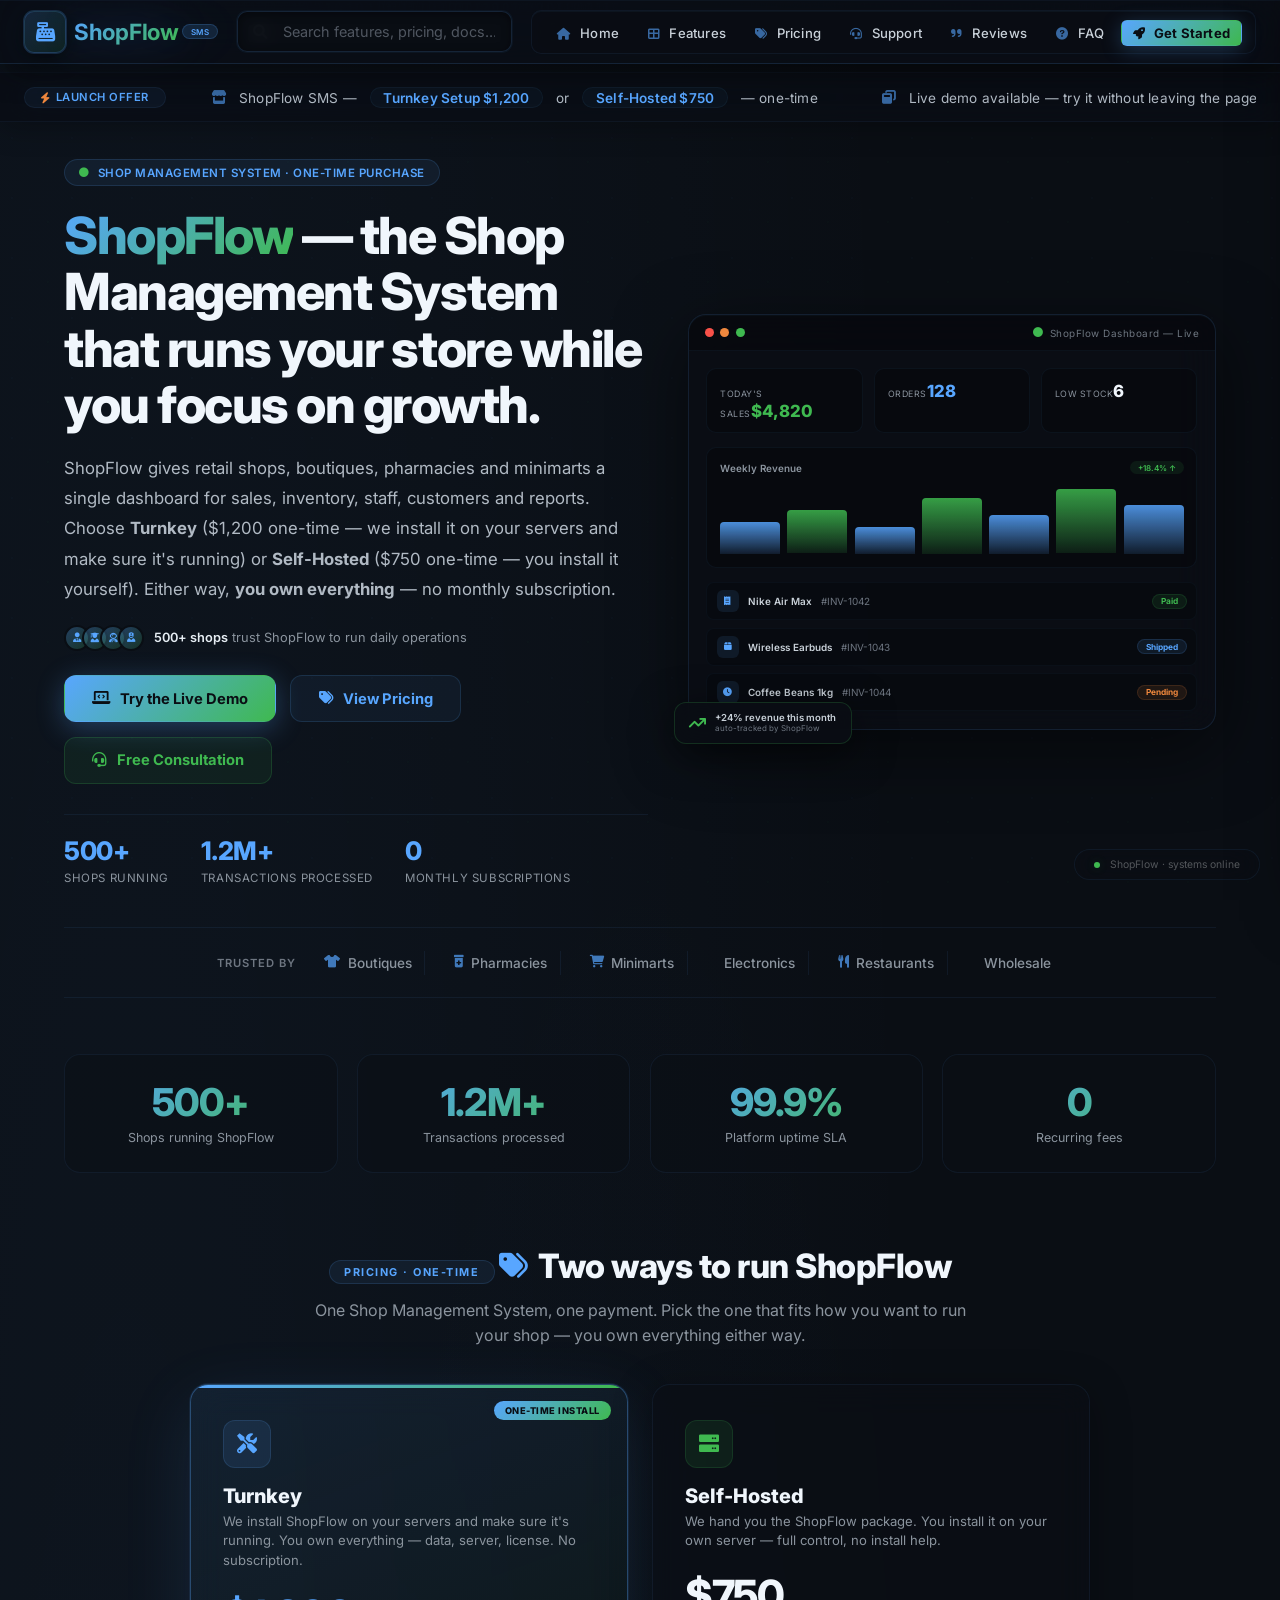
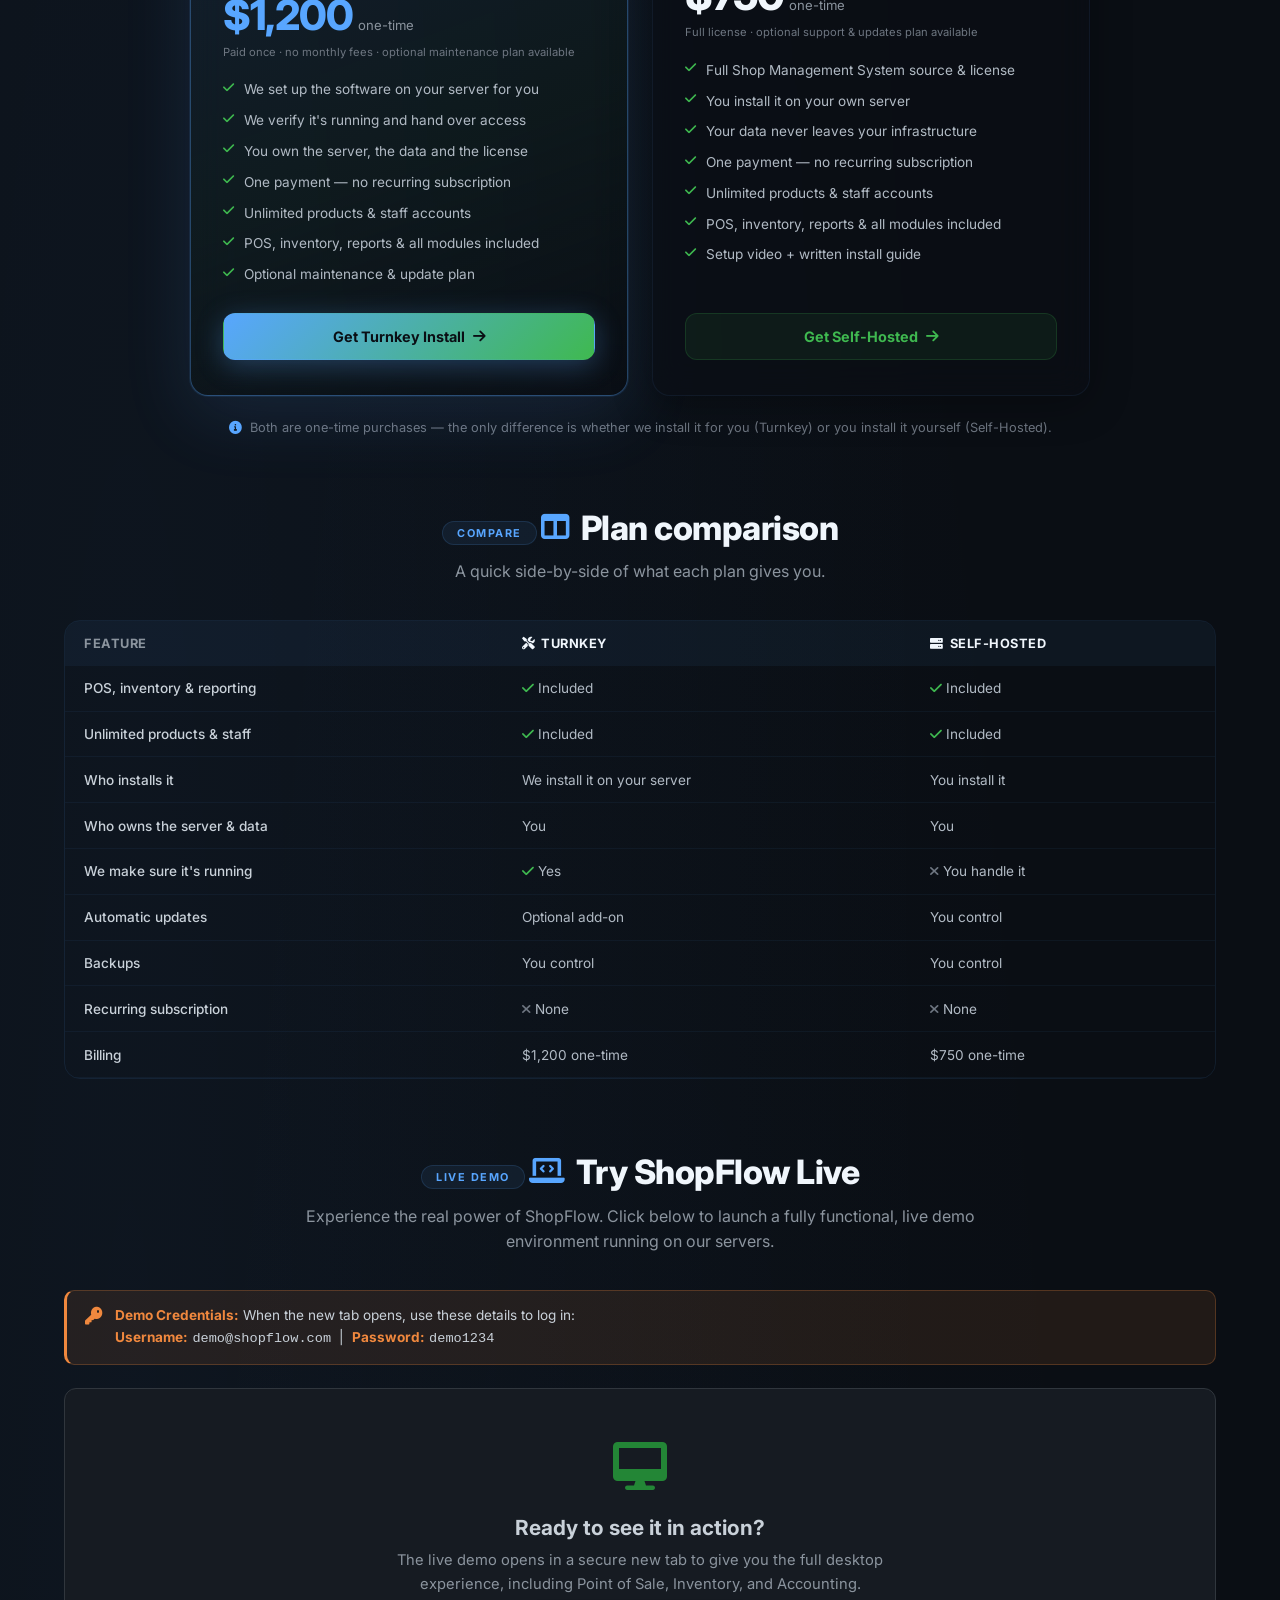
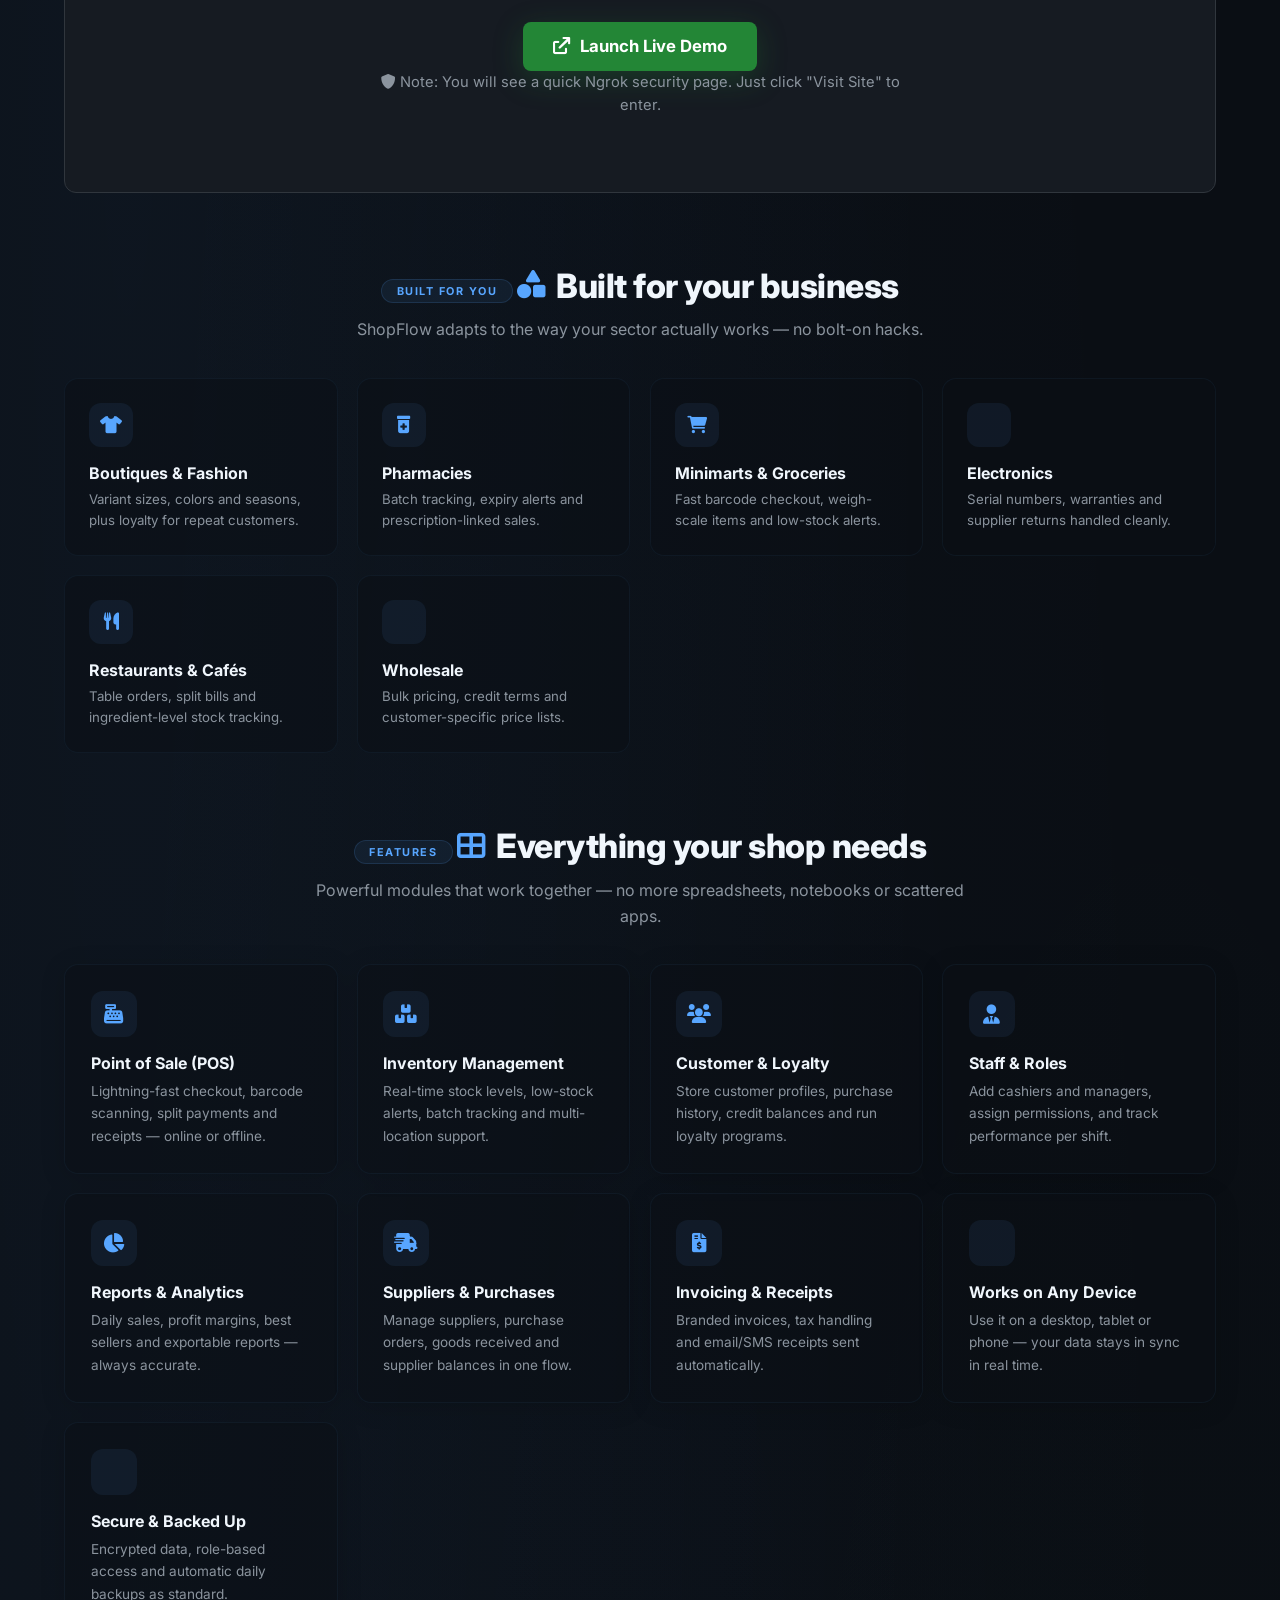
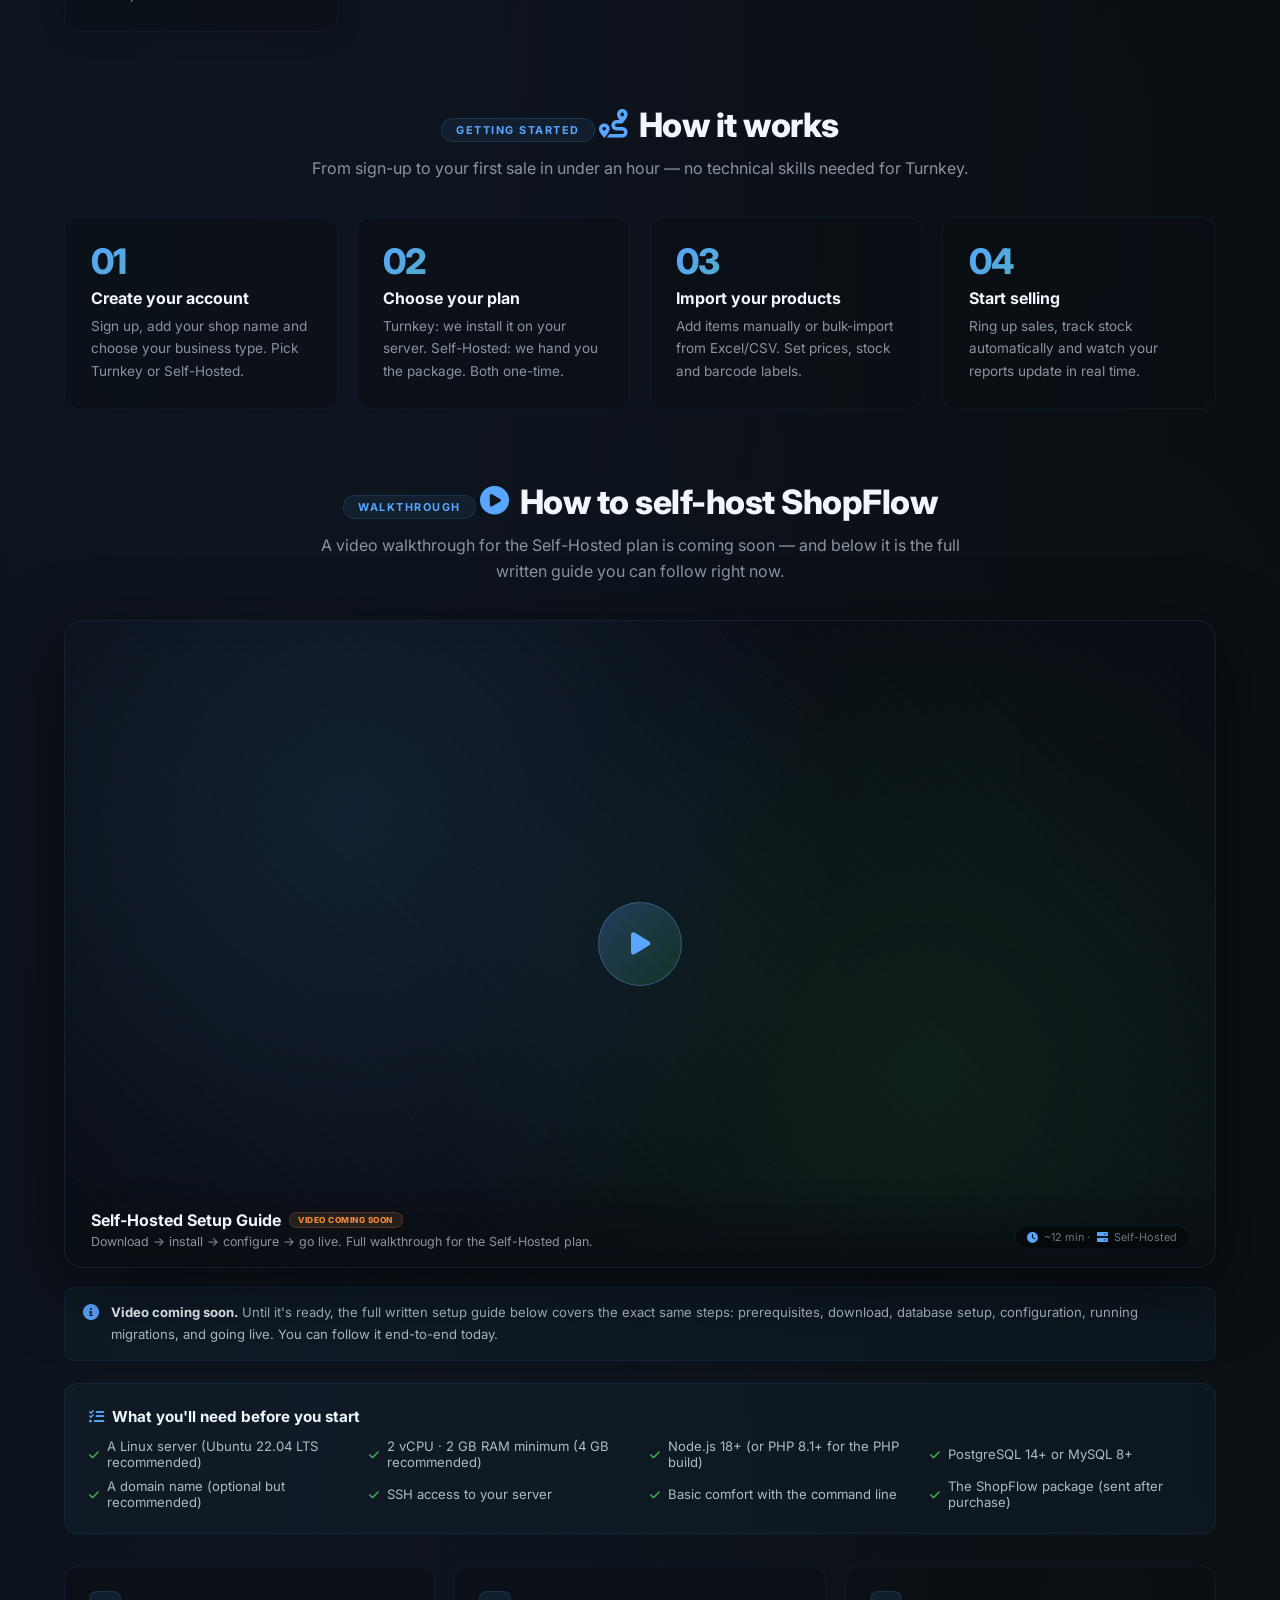
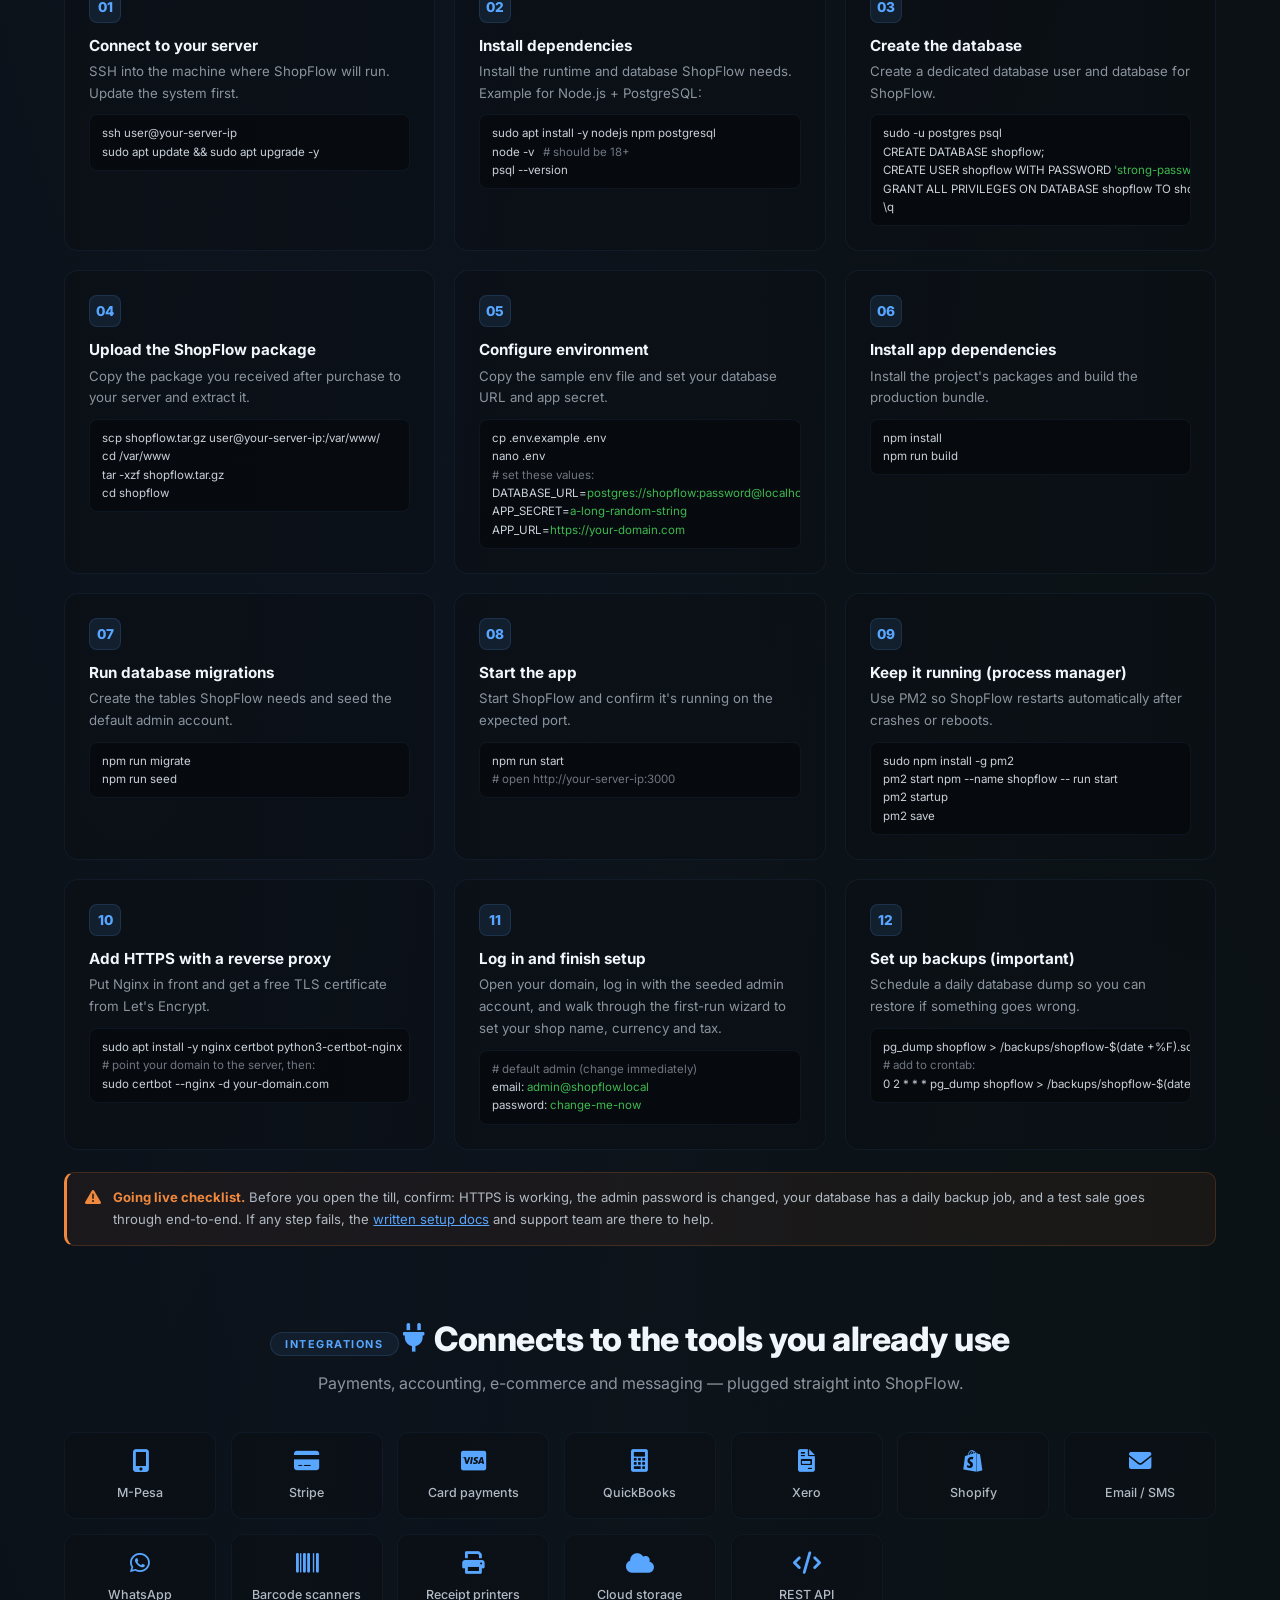
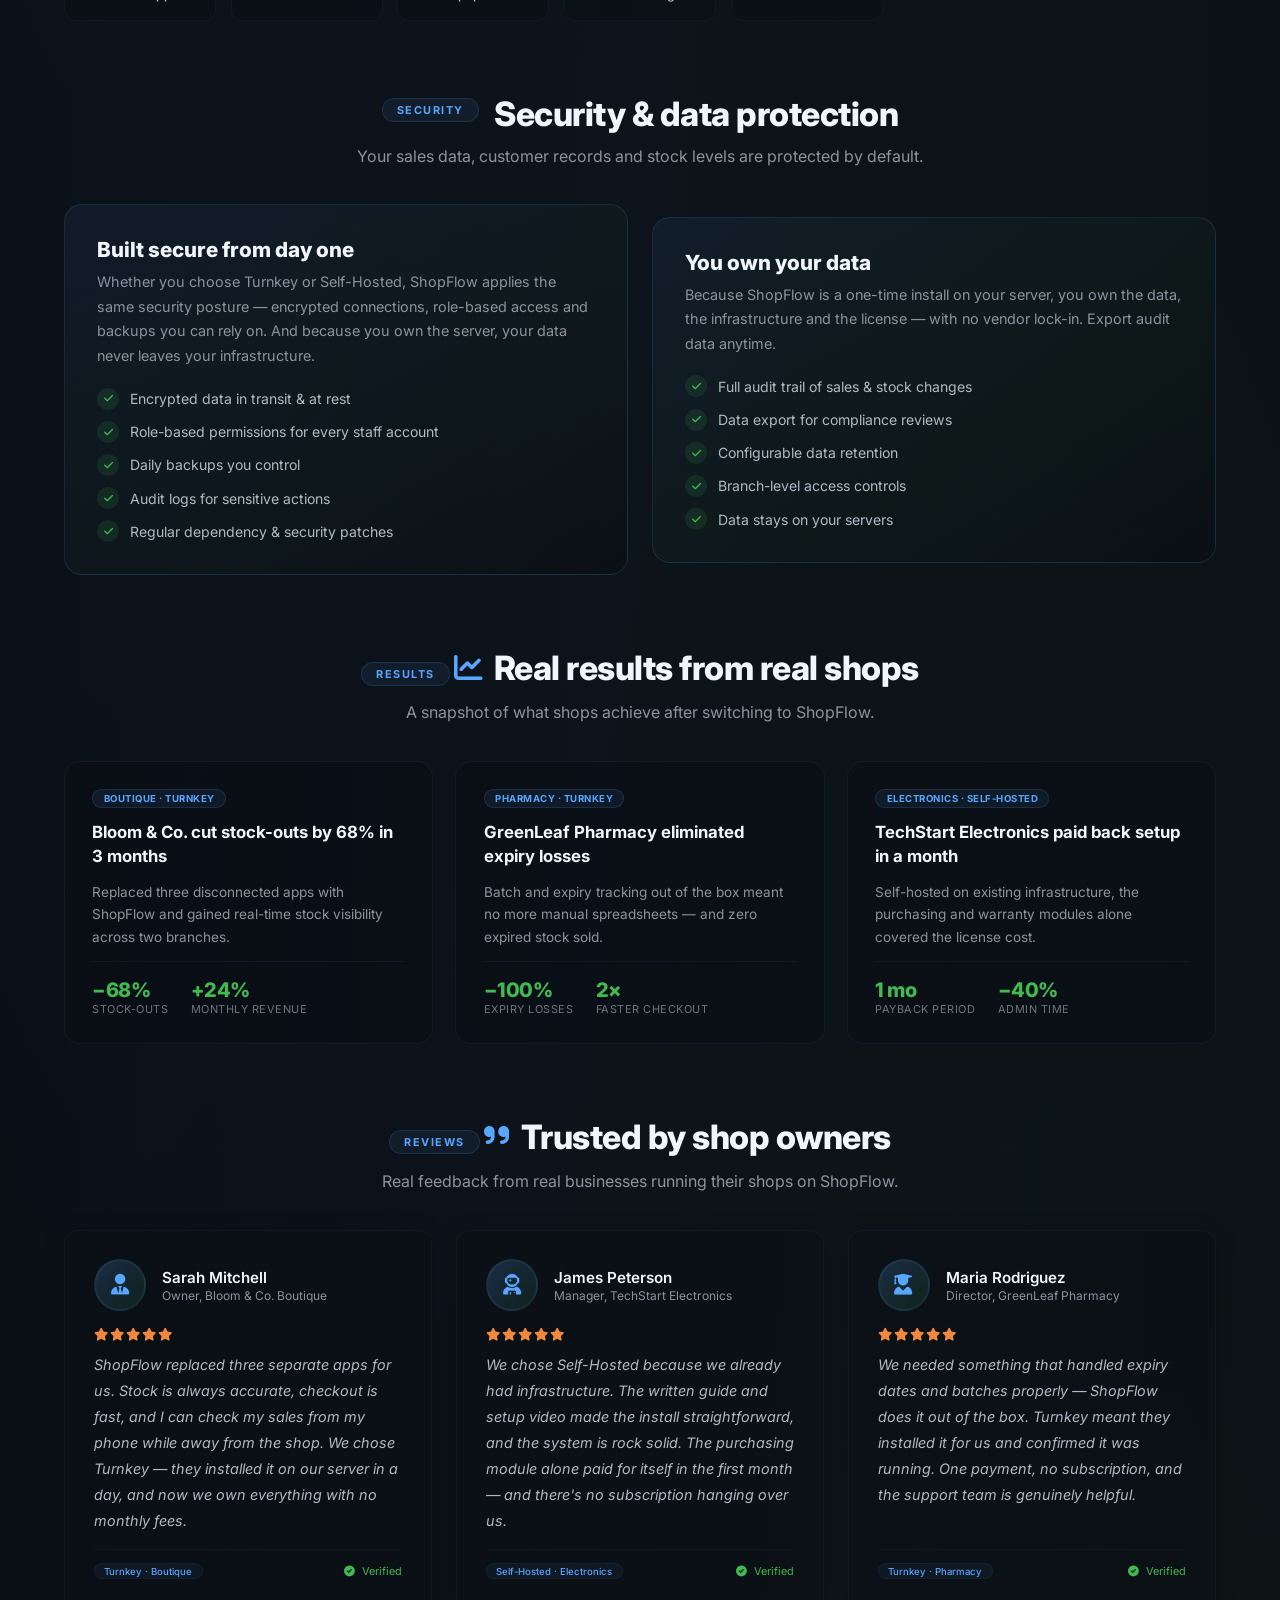
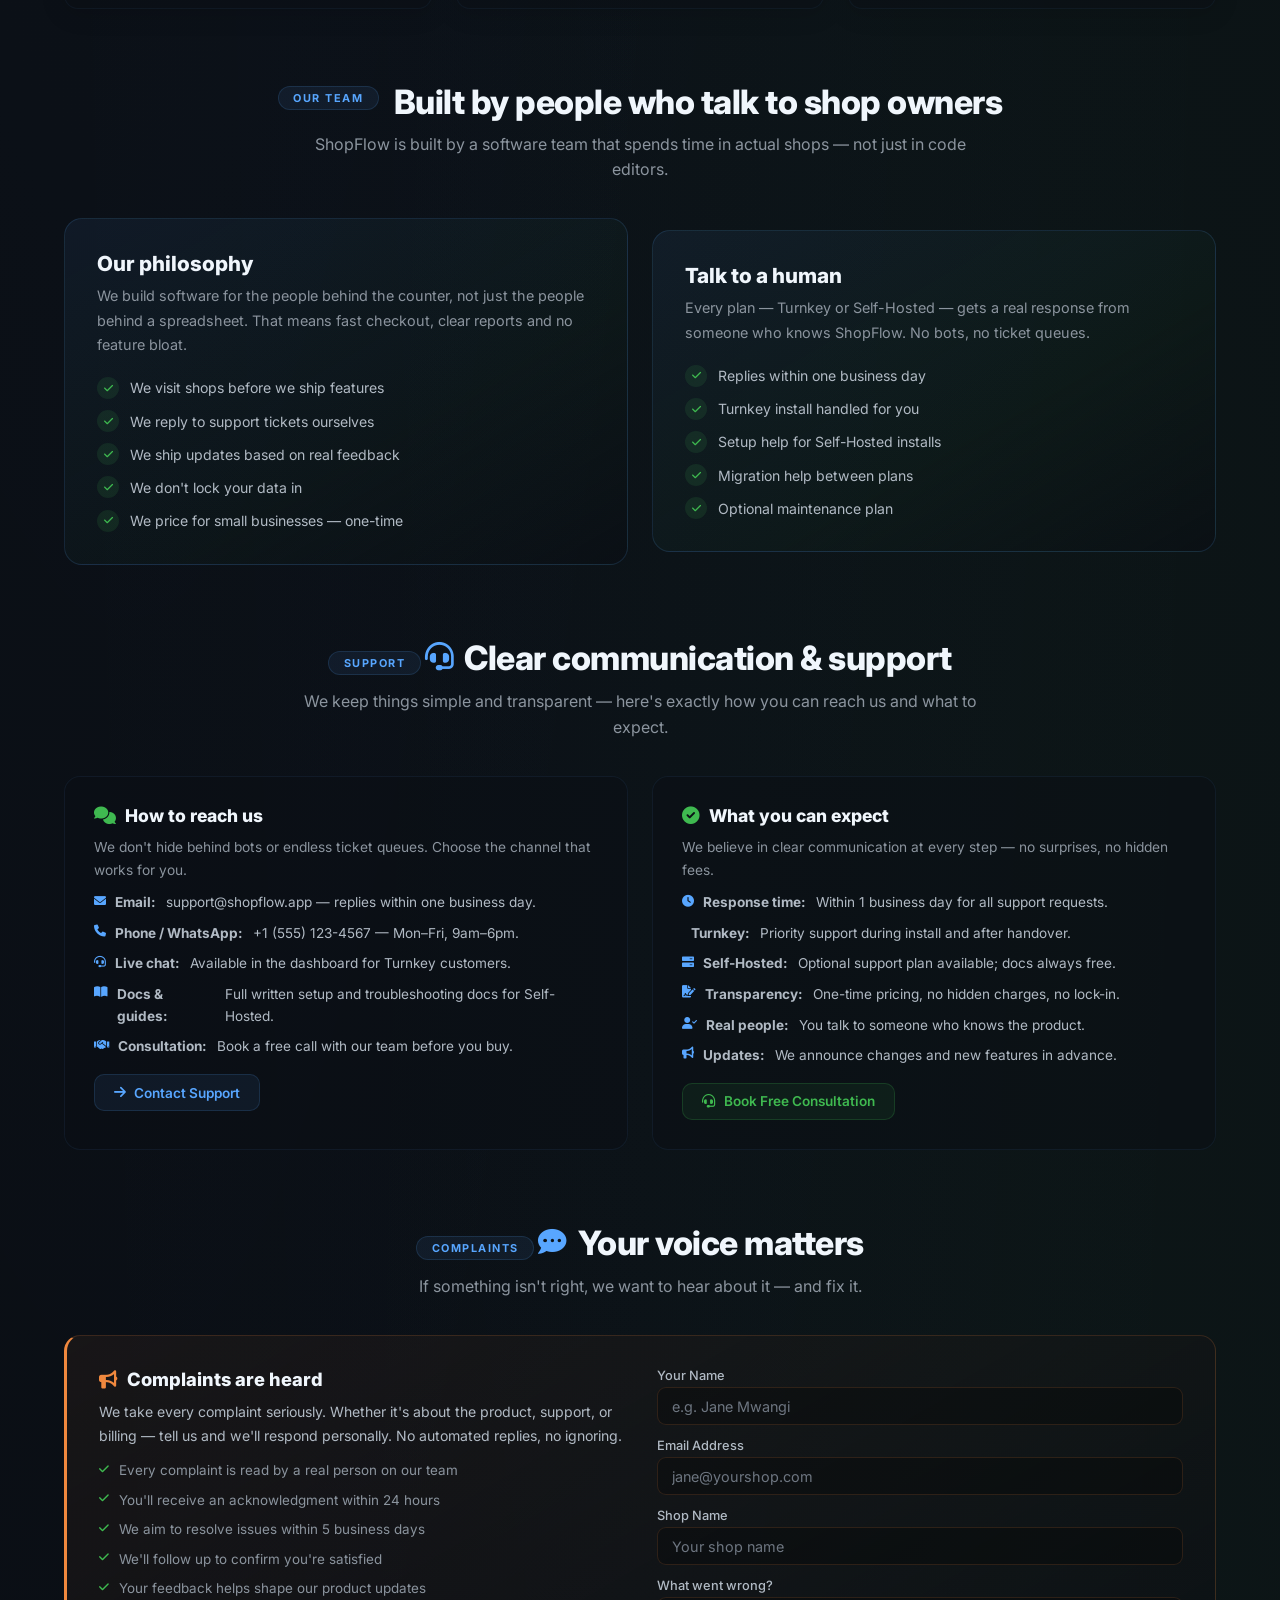
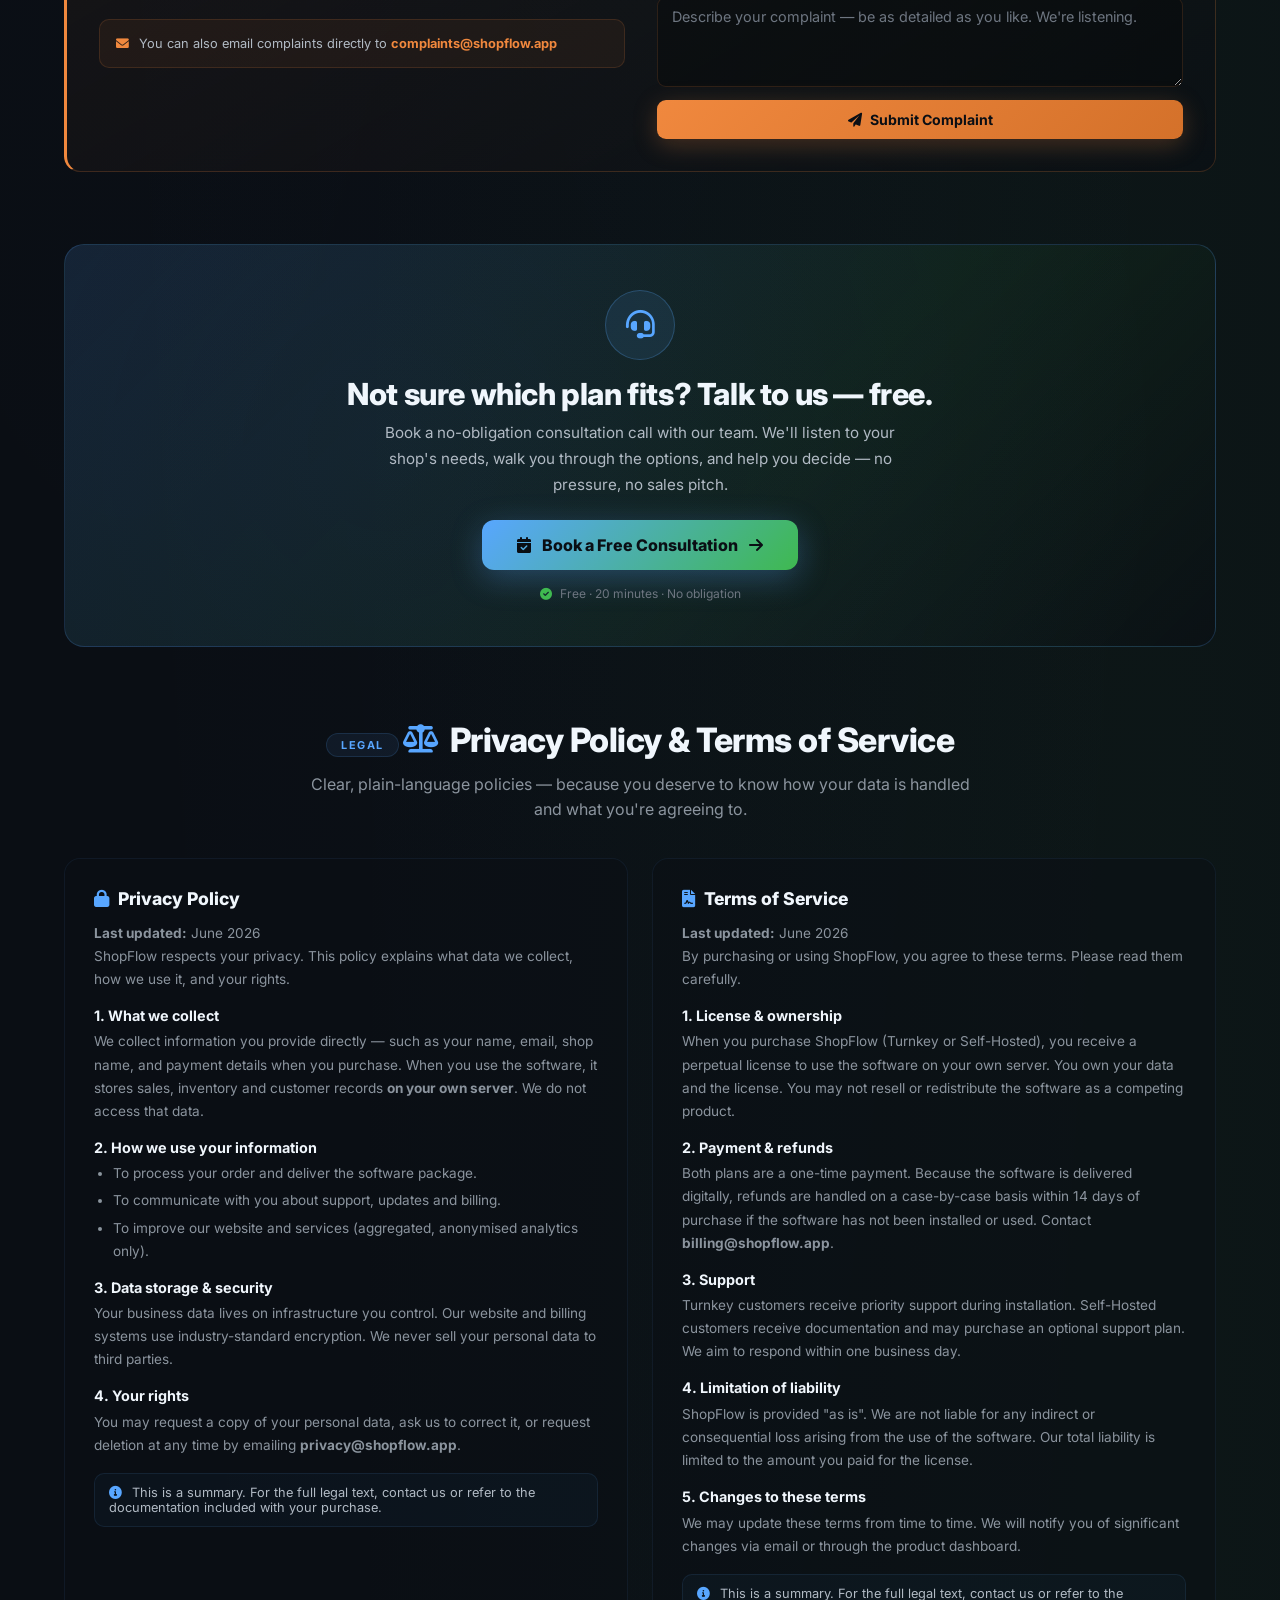
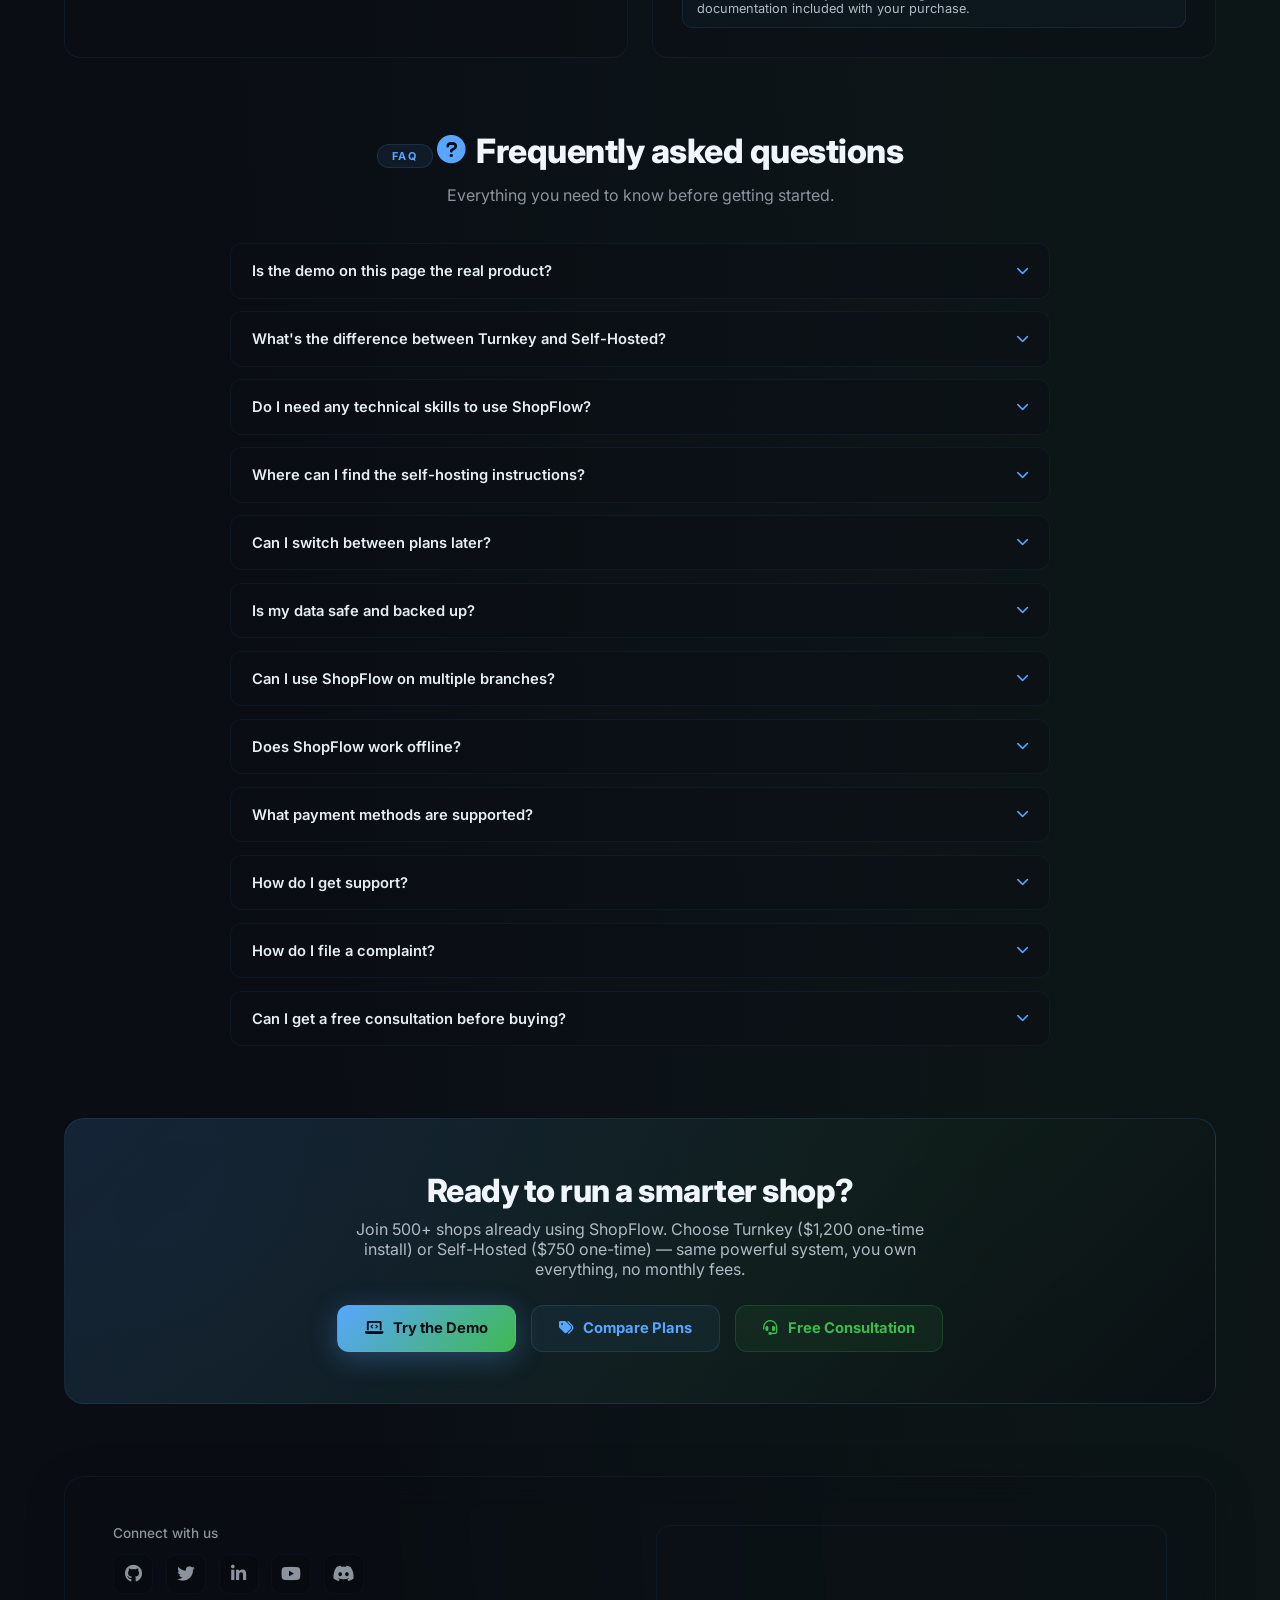
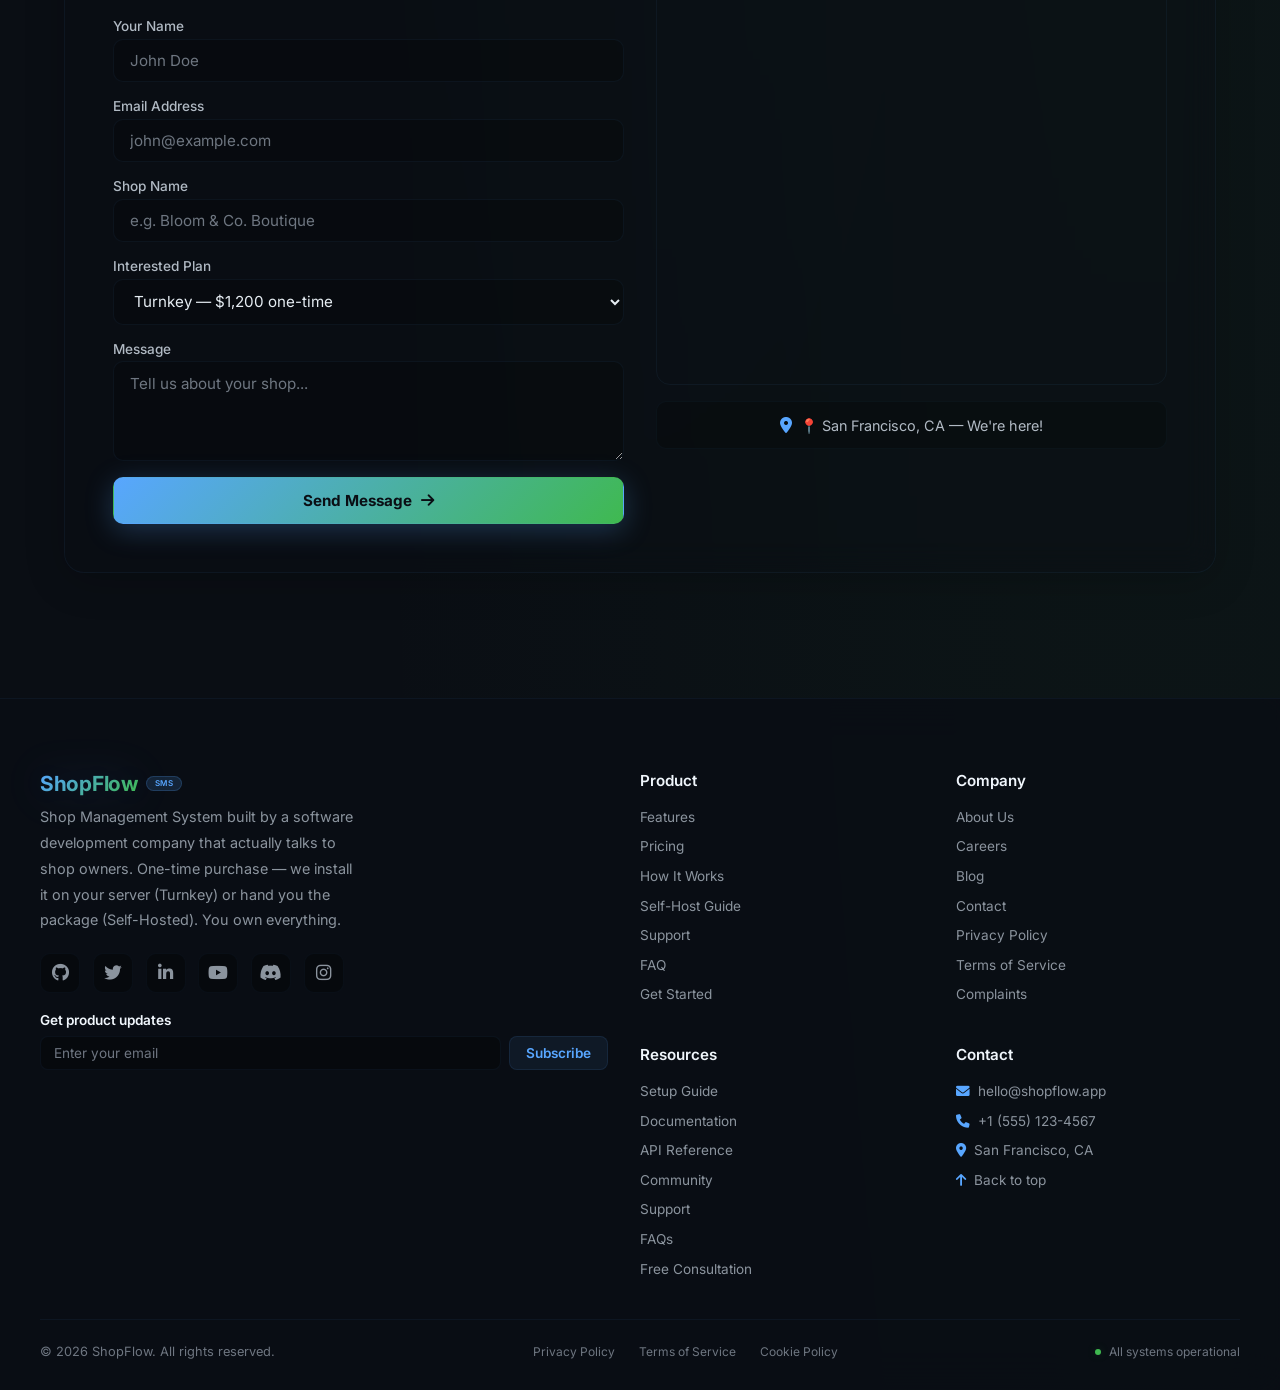
==== commit 546c2fa2: "Update index.html" ====
--- a/index.html
+++ b/index.html
@@ -643,8 +643,7 @@
     .features-section, .how-section, .pricing-section, .demo-section, .video-section,
     .testimonials-section, .faq-section, .sectors-section, .integrations-section,
     .security-section, .team-section, .case-studies-section, .compare-section,
-    .legal-section, .support-section, .complaints-section, .consultation-section,
-    .projects-section {
+    .legal-section, .support-section, .complaints-section, .consultation-section {
       margin-top: 4.5rem;
     }
 
@@ -1256,9 +1255,6 @@
       width: 6px; height: 6px; border-radius: 50%; background: var(--green);
       animation: thinkingPulse 1.5s ease-in-out infinite; box-shadow: 0 0 10px rgba(63, 185, 80, 0.2);
     }
-    @media (max-width: 600px) {
-      .ai-status { display: none; }
-    }
 
     @media (max-width: 980px) {
       .hero { grid-template-columns: 1fr; gap: 2rem; min-height: auto; }
@@ -1394,153 +1390,6 @@
     }
     .complaints-form .comp-submit:hover { transform: translateY(-2px); box-shadow: 0 10px 32px rgba(240, 136, 62, 0.4); }
 
-    /* ============ Complaint direct channels ============ */
-    .complaint-channels {
-      margin-top: 1.4rem;
-      padding-top: 1.2rem;
-      border-top: 1px solid rgba(240, 136, 62, 0.15);
-    }
-    .complaint-channels h4 {
-      font-size: 0.9rem;
-      font-weight: 700;
-      color: #f0f6fc;
-      margin-bottom: 0.8rem;
-      display: flex;
-      align-items: center;
-      gap: 0.5rem;
-    }
-    .complaint-channels h4 i { color: var(--orange); }
-    .channel-buttons {
-      display: flex;
-      flex-wrap: wrap;
-      gap: 0.6rem;
-    }
-    .channel-btn {
-      display: inline-flex;
-      align-items: center;
-      gap: 0.5rem;
-      padding: 0.6rem 1.1rem;
-      border-radius: 10px;
-      font-size: 0.85rem;
-      font-weight: 700;
-      text-decoration: none;
-      transition: all 0.3s cubic-bezier(0.2, 0.9, 0.4, 1);
-      border: 1px solid transparent;
-    }
-    .channel-btn i { font-size: 1rem; }
-    .channel-btn:hover { transform: translateY(-2px); }
-
-    .channel-btn.whatsapp {
-      background: rgba(37, 211, 102, 0.12);
-      border-color: rgba(37, 211, 102, 0.3);
-      color: #25d366;
-    }
-    .channel-btn.whatsapp:hover {
-      background: rgba(37, 211, 102, 0.22);
-      box-shadow: 0 6px 24px rgba(37, 211, 102, 0.25);
-    }
-
-    .channel-btn.email {
-      background: rgba(88, 166, 255, 0.1);
-      border-color: rgba(88, 166, 255, 0.25);
-      color: var(--blue);
-    }
-    .channel-btn.email:hover {
-      background: rgba(88, 166, 255, 0.2);
-      box-shadow: 0 6px 24px rgba(88, 166, 255, 0.25);
-    }
-
-    .channel-btn.instagram {
-      background: rgba(225, 48, 108, 0.1);
-      border-color: rgba(225, 48, 108, 0.28);
-      color: #e1306c;
-    }
-    .channel-btn.instagram:hover {
-      background: rgba(225, 48, 108, 0.2);
-      box-shadow: 0 6px 24px rgba(225, 48, 108, 0.25);
-    }
-
-    .channel-note {
-      margin-top: 0.8rem;
-      font-size: 0.78rem;
-      color: var(--text-faint);
-      line-height: 1.6;
-    }
-    .channel-note i { color: var(--blue); margin-right: 5px; }
-
-    /* ============ More Projects section ============ */
-    .projects-grid {
-      display: grid; grid-template-columns: repeat(3, minmax(0, 1fr));
-      gap: 1.2rem;
-    }
-    .project-card {
-      background: rgba(10, 14, 20, 0.5);
-      border: 1px solid rgba(88, 166, 255, 0.08);
-      border-radius: 16px; padding: 1.6rem;
-      display: flex; flex-direction: column; gap: 0.6rem;
-      transition: all 0.4s cubic-bezier(0.2,0.9,0.4,1);
-      position: relative; overflow: hidden;
-    }
-    .project-card::after {
-      content: ''; position: absolute; inset: 0;
-      background: radial-gradient(circle at 80% 20%, rgba(88,166,255,0.05), transparent 60%);
-      opacity: 0; transition: opacity 0.4s ease; pointer-events: none;
-    }
-    .project-card:hover::after { opacity: 1; }
-    .project-card:hover {
-      border-color: rgba(88, 166, 255, 0.22);
-      transform: translateY(-5px);
-      box-shadow: 0 14px 55px rgba(0,0,0,0.35);
-    }
-    .project-card .pc-icon {
-      width: 44px; height: 44px; border-radius: 12px;
-      background: rgba(88, 166, 255, 0.08); color: var(--blue);
-      display: flex; align-items: center; justify-content: center;
-      font-size: 1.1rem; margin-bottom: 0.4rem;
-      transition: all 0.4s ease;
-    }
-    .project-card:hover .pc-icon {
-      background: rgba(88, 166, 255, 0.15);
-      transform: scale(1.06) rotate(-3deg);
-    }
-    .project-card h4 {
-      font-size: 1rem; font-weight: 700; color: #f0f6fc;
-      line-height: 1.35;
-    }
-    .project-card p {
-      font-size: 0.83rem; color: var(--text-muted); line-height: 1.6;
-      flex: 1;
-    }
-    .project-card .pc-price {
-      font-size: 1.15rem; font-weight: 800;
-      font-family: 'Inter', monospace; letter-spacing: -0.5px;
-      color: var(--blue); margin-top: 0.2rem;
-    }
-    .project-card .pc-price span {
-      font-size: 0.68rem; font-weight: 500;
-      color: var(--text-faint); font-family: 'Inter', sans-serif;
-      letter-spacing: 0;
-    }
-    .projects-cta-wrap {
-      display: flex; justify-content: center; margin-top: 2rem;
-    }
-    .projects-cta {
-      display: inline-flex; align-items: center; gap: 0.7rem;
-      padding: 0.9rem 2rem; border-radius: 12px;
-      background: linear-gradient(135deg, #58a6ff, #3fb950);
-      color: #0a0e14; font-weight: 800; font-size: 0.95rem;
-      text-decoration: none; transition: all 0.35s cubic-bezier(0.2,0.9,0.4,1);
-      box-shadow: 0 6px 28px rgba(88, 166, 255, 0.3);
-    }
-    .projects-cta:hover { transform: translateY(-3px); box-shadow: 0 10px 40px rgba(88, 166, 255, 0.45); }
-    .projects-cta i { transition: transform 0.3s ease; }
-    .projects-cta:hover i { transform: translateX(4px); }
-
-    @media (max-width: 820px) {
-      .legal-grid, .support-grid, .complaints-card { grid-template-columns: 1fr; }
-      .projects-grid { grid-template-columns: 1fr; }
-    }
-
     /* ============ Free consultation button ============ */
     .consultation-section {
       margin-top: 4.5rem;
@@ -1582,113 +1431,8 @@
     .consultation-banner .cons-note { margin-top: 1rem; font-size: 0.75rem; color: var(--text-faint); position: relative; }
     .consultation-banner .cons-note i { color: var(--green); margin-right: 5px; }
 
-    /* ============ PHONE / SMALL SCREEN FIXES ============ */
-    @media (max-width: 600px) {
-      /* Hero */
-      .hero { display: flex; flex-direction: column; gap: 1.5rem; min-height: auto; }
-      .hero-left { gap: 1rem; }
-      .hero h1 { font-size: 1.85rem; letter-spacing: -0.8px; }
-      .hero p.lead { font-size: 0.95rem; line-height: 1.7; }
-      .hero-actions { flex-direction: column; }
-      .hero-actions .btn-primary, .hero-actions .btn-secondary { width: 100%; justify-content: center; }
-      .hero-proof { font-size: 0.75rem; }
-
-      /* Remove the floating dashboard "phone gadgets" on small screens */
-      .hero-right { display: none; }
-      .mock-float-badge { display: none; }
-
-      /* Hide phone-like numbers / noisy stats on mobile */
-      .hero-stats { display: none; }
-      .stats-band { display: none; }
-      .trust-bar { margin-top: 1.5rem; padding: 1rem 0; }
-      .trust-bar .tb-label { display: none; }
-
-      /* Section spacing */
-      .features-section, .how-section, .pricing-section, .demo-section, .video-section,
-      .testimonials-section, .faq-section, .sectors-section, .integrations-section,
-      .security-section, .team-section, .case-studies-section, .compare-section,
-      .legal-section, .support-section, .complaints-section, .consultation-section,
-      .projects-section { margin-top: 3rem; }
-
-      .section-head { margin-bottom: 1.5rem; }
-      .section-head h2 { font-size: 1.45rem; }
-      .section-head .subtitle { font-size: 0.9rem; }
-
-      /* Ticker */
-      .news-ticker-wrap { top: 58px; }
-      .ticker-item { font-size: 0.68rem; padding: 0 0.8rem; }
-
-      /* Pricing */
-      .pricing-card { padding: 1.5rem 1.2rem; }
-      .pricing-card .p-price .amount { font-size: 2rem; }
-      .pricing-card .p-name { font-size: 1.1rem; }
-
-      /* Buttons full width inside actions */
-      .cta-banner .hero-actions { flex-direction: column; align-items: stretch; }
-      .cta-banner .hero-actions a { width: 100%; justify-content: center; }
-
-      /* Projects CTA full width */
-      .projects-cta { width: 100%; justify-content: center; }
-
-      /* Contact */
-      .contact-section { padding: 1rem; border-radius: 14px; }
-      .contact-grid { gap: 1.2rem; }
-      .contact-right .map-container { min-height: 200px; max-height: 260px; }
-      .contact-right .map-container iframe { min-height: 200px; max-height: 260px; }
-
-      /* Video */
-      .video-shell { aspect-ratio: 4/3; border-radius: 14px; }
-      .video-play { width: 56px; height: 56px; font-size: 1rem; }
-      .video-info { padding: 1.2rem 0.9rem 0.7rem; }
-      .video-info .vi-txt h4 { font-size: 0.8rem; }
-      .video-info .vi-txt p { font-size: 0.68rem; }
-
-      /* Self-host code blocks */
-      .sh-step .sh-code { font-size: 0.62rem; }
-
-      /* Complaint channel buttons stack */
-      .channel-buttons { flex-direction: column; }
-      .channel-btn { width: 100%; justify-content: center; }
-
-      /* Section header eyebrow smaller */
-      .section-head .eyebrow { font-size: 0.6rem; padding: 0.2rem 0.7rem; }
-
-      /* Consultation */
-      .consultation-banner { padding: 2rem 1.2rem; border-radius: 16px; }
-      .consultation-btn { width: 100%; justify-content: center; }
-
-      /* CTA banner */
-      .cta-banner { padding: 2rem 1.2rem; border-radius: 16px; }
-      .cta-banner h2 { font-size: 1.35rem; }
-      .cta-banner p { font-size: 0.9rem; }
-
-      /* Demo launch card */
-      .demo-launch-card { padding: 2rem 1rem; }
-      .demo-launch-btn { width: 100%; justify-content: center; font-size: 0.95rem; padding: 0.8rem 1rem; }
-
-      /* Case metrics wrap */
-      .case-metrics { flex-wrap: wrap; gap: 1rem; }
-
-      /* Footer */
-      .footer { padding: 3rem 1rem 1.5rem; margin-top: 3rem; }
-      .footer-container { grid-template-columns: 1fr 1fr !important; gap: 1.5rem; }
-      .footer-brand p { font-size: 0.82rem; }
-      .footer-brand .footer-newsletter .newsletter-form { flex-direction: column; }
-      .footer-brand .footer-newsletter .newsletter-form input,
-      .footer-brand .footer-newsletter .newsletter-form button { width: 100%; }
-      .footer-col h4 { font-size: 0.88rem; }
-      .footer-col ul li a { font-size: 0.8rem; }
-
-      /* Hide desktop search in header on tiny screens */
-      .search-wrapper { display: none; }
-      .header-container { justify-content: space-between; gap: 0.5rem; }
-    }
-
-    @media (max-width: 380px) {
-      .hero h1 { font-size: 1.6rem; }
-      .btn-primary, .btn-secondary { padding: 0.7rem 1.2rem; font-size: 0.85rem; }
-      .projects-grid { gap: 0.8rem; }
-      .project-card { padding: 1.2rem; }
+    @media (max-width: 820px) {
+      .legal-grid, .support-grid, .complaints-card { grid-template-columns: 1fr; }
     }
   </style>
 </head>
@@ -1714,7 +1458,6 @@
         <li><a href="vybacsolutions.html"><i class="fas fa-house"></i> Home</a></li>
         <li><a href="#features"><i class="fas fa-th-large"></i> Features</a></li>
         <li><a href="#hosting"><i class="fas fa-tags"></i> Pricing</a></li>
-        <li><a href="#projects"><i class="fas fa-layer-group"></i> Projects</a></li>
         <li><a href="#support"><i class="fas fa-headset"></i> Support</a></li>
         <li><a href="#testimonials"><i class="fas fa-quote-right"></i> Reviews</a></li>
         <li><a href="#faq"><i class="fas fa-circle-question"></i> FAQ</a></li>
@@ -1734,12 +1477,12 @@
         <div class="ticker-slide">
           <span class="ticker-item"><i class="fas fa-store"></i> ShopFlow SMS — <a href="#hosting" class="price-tag">Turnkey Setup $1,200</a> or <a href="#hosting" class="price-tag">Self-Hosted $750</a> — one-time</span>
           <span class="ticker-item"><i class="fas fa-window-restore"></i> Live demo available — try it without leaving the page</span>
-          <span class="ticker-item"><i class="fas fa-check-circle" style="color:#3fb950;"></i> Trusted by 120+ shops</span>
+          <span class="ticker-item"><i class="fas fa-check-circle" style="color:#3fb950;"></i> 500+ shops already running on ShopFlow</span>
           <span class="ticker-item"><i class="fas fa-video"></i> Self-hosting setup video + written guide available</span>
           <span class="ticker-item"><i class="fas fa-headset"></i> Free consultation available — book a call with our team</span>
           <span class="ticker-item"><i class="fas fa-store"></i> ShopFlow SMS — <a href="#hosting" class="price-tag">Turnkey Setup $1,200</a> or <a href="#hosting" class="price-tag">Self-Hosted $750</a> — one-time</span>
           <span class="ticker-item"><i class="fas fa-window-restore"></i> Live demo available — try it without leaving the page</span>
-          <span class="ticker-item"><i class="fas fa-check-circle" style="color:#3fb950;"></i> Trusted by 120+ shops</span>
+          <span class="ticker-item"><i class="fas fa-check-circle" style="color:#3fb950;"></i> 500+ shops already running on ShopFlow</span>
           <span class="ticker-item"><i class="fas fa-video"></i> Self-hosting setup video + written guide available</span>
           <span class="ticker-item"><i class="fas fa-headset"></i> Free consultation available — book a call with our team</span>
         </div>
@@ -1762,7 +1505,7 @@
             <span><i class="fas fa-user-astronaut"></i></span>
             <span><i class="fas fa-user-nurse"></i></span>
           </div>
-          <span><strong>120+ shops</strong> trust ShopFlow to run daily operations</span>
+          <span><strong>500+ shops</strong> trust ShopFlow to run daily operations</span>
         </div>
         <div class="hero-actions">
           <a href="#demo" class="btn-primary"><i class="fas fa-laptop-code"></i> Try the Live Demo</a>
@@ -1770,8 +1513,8 @@
           <a href="#consultation" class="btn-secondary" style="background:rgba(63,185,80,0.08); border-color:rgba(63,185,80,0.2); color:var(--green);"><i class="fas fa-headset"></i> Free Consultation</a>
         </div>
         <div class="hero-stats">
-          <div class="hero-stat"><span class="num">120+</span><span class="lbl">Shops running</span></div>
-          <div class="hero-stat"><span class="num">45K+</span><span class="lbl">Transactions processed</span></div>
+          <div class="hero-stat"><span class="num">500+</span><span class="lbl">Shops running</span></div>
+          <div class="hero-stat"><span class="num">1.2M+</span><span class="lbl">Transactions processed</span></div>
           <div class="hero-stat"><span class="num">0</span><span class="lbl">Monthly subscriptions</span></div>
         </div>
       </div>
@@ -1827,11 +1570,11 @@
     <!-- ============ STATS BAND ============ -->
     <div class="stats-band">
       <div class="stat-box reveal">
-        <div class="sb-num" data-count="120" data-suffix="+">0</div>
+        <div class="sb-num" data-count="500" data-suffix="+">0</div>
         <div class="sb-lbl">Shops running ShopFlow</div>
       </div>
       <div class="stat-box reveal">
-        <div class="sb-num" data-count="45000" data-suffix="+">0</div>
+        <div class="sb-num" data-count="1200000" data-suffix="+">0</div>
         <div class="sb-lbl">Transactions processed</div>
       </div>
       <div class="stat-box reveal">
@@ -2339,7 +2082,7 @@
           <p>We don't hide behind bots or endless ticket queues. Choose the channel that works for you.</p>
           <ul>
             <li><i class="fas fa-envelope"></i> <strong>Email:</strong> support@shopflow.app — replies within one business day.</li>
-            <li><i class="fas fa-phone"></i> <strong>Phone / WhatsApp:</strong> +254 791 480 995 — Mon–Fri, 9am–6pm.</li>
+            <li><i class="fas fa-phone"></i> <strong>Phone / WhatsApp:</strong> +1 (555) 123-4567 — Mon–Fri, 9am–6pm.</li>
             <li><i class="fas fa-headset"></i> <strong>Live chat:</strong> Available in the dashboard for Turnkey customers.</li>
             <li><i class="fas fa-book-open"></i> <strong>Docs &amp; guides:</strong> Full written setup and troubleshooting docs for Self-Hosted.</li>
             <li><i class="fas fa-handshake"></i> <strong>Consultation:</strong> Book a free call with our team before you buy.</li>
@@ -2380,22 +2123,8 @@
             <li><i class="fas fa-check"></i> We'll follow up to confirm you're satisfied</li>
             <li><i class="fas fa-check"></i> Your feedback helps shape our product updates</li>
           </ul>
-
-          <!-- Direct complaint channels -->
-          <div class="complaint-channels">
-            <h4><i class="fas fa-share-nodes"></i> Reach us directly</h4>
-            <div class="channel-buttons">
-              <a href="https://wa.me/254791480995?text=Hi%20ShopFlow%20team%2C%20I%20have%20a%20complaint%20about..." target="_blank" rel="noopener" class="channel-btn whatsapp">
-                <i class="fab fa-whatsapp"></i> WhatsApp
-              </a>
-              <a href="mailto:cloudmikkie@gmail.com?subject=Complaint%20about%20ShopFlow&body=Hi%20ShopFlow%20team%2C%0A%0AI%20would%20like%20to%20report%20a%20complaint%3A%0A" class="channel-btn email">
-                <i class="fas fa-envelope"></i> Email
-              </a>
-              <a href="https://instagram.com/cloudmikkie" target="_blank" rel="noopener" class="channel-btn instagram">
-                <i class="fab fa-instagram"></i> Instagram
-              </a>
-            </div>
-            <p class="channel-note"><i class="fas fa-circle-info"></i> Prefer to write it out? Use the form on the right — it goes straight to our team.</p>
+          <div style="margin-top:1.2rem; padding:0.8rem 1rem; background:rgba(240,136,62,0.06); border:1px solid rgba(240,136,62,0.15); border-radius:10px;">
+            <p style="font-size:0.8rem; color:var(--text-dim); margin:0;"><i class="fas fa-envelope" style="color:var(--orange); margin-right:6px;"></i> You can also email complaints directly to <strong style="color:var(--orange);">complaints@shopflow.app</strong></p>
           </div>
         </div>
         <form class="complaints-form" id="complaintsForm">
@@ -2431,40 +2160,6 @@
       </div>
     </section>
 
-    <!-- ============ MORE PROJECTS ============ -->
-    <section class="projects-section" id="projects">
-      <div class="section-head">
-        <span class="eyebrow">More from us</span>
-        <h2><i class="fas fa-layer-group"></i> Other projects we've built</h2>
-        <p class="subtitle">Enterprise-grade software from the same team — priced higher than ShopFlow.</p>
-      </div>
-      <div class="projects-grid">
-        <div class="project-card reveal">
-          <div class="pc-icon"><i class="fas fa-building-shield"></i></div>
-          <h4>Estate Vault Pro</h4>
-          <p>Secure property management and document vault for estate agencies.</p>
-          <div class="pc-price">$3,500 <span>one-time</span></div>
-        </div>
-        <div class="project-card reveal">
-          <div class="pc-icon"><i class="fas fa-brain"></i></div>
-          <h4>HomeFinder AI</h4>
-          <p>AI-powered property matching and lead scoring for real estate teams.</p>
-          <div class="pc-price">$4,200 <span>one-time</span></div>
-        </div>
-        <div class="project-card reveal">
-          <div class="pc-icon"><i class="fas fa-handshake"></i></div>
-          <h4>Realty Connect</h4>
-          <p>Agent-to-client messaging, listings and deal pipeline in one platform.</p>
-          <div class="pc-price">$2,800 <span>one-time</span></div>
-        </div>
-      </div>
-      <div class="projects-cta-wrap">
-        <a href="projects.html" class="projects-cta">
-          <i class="fas fa-arrow-right"></i> View All Projects
-        </a>
-      </div>
-    </section>
-
     <!-- ============ PRIVACY POLICY & TERMS OF SERVICE ============ -->
     <section class="legal-section" id="legal">
       <div class="section-head">
@@ -2563,23 +2258,19 @@
         </div>
         <div class="faq-item">
           <div class="faq-q">How do I file a complaint? <i class="fas fa-chevron-down"></i></div>
-          <div class="faq-a"><p>Use the <a href="#complaints" style="color:#58a6ff;">Complaints form</a> above or reach us directly on WhatsApp (+254 791 480 995), email (<strong>cloudmikkie@gmail.com</strong>), or Instagram (<strong>@cloudmikkie</strong>). Every complaint is read by a real person, acknowledged within 24 hours, and we aim to resolve issues within 5 business days.</p></div>
+          <div class="faq-a"><p>Use the <a href="#complaints" style="color:#58a6ff;">Complaints form</a> above or email <strong>complaints@shopflow.app</strong> directly. Every complaint is read by a real person, acknowledged within 24 hours, and we aim to resolve issues within 5 business days.</p></div>
         </div>
         <div class="faq-item">
           <div class="faq-q">Can I get a free consultation before buying? <i class="fas fa-chevron-down"></i></div>
           <div class="faq-a"><p>Absolutely. Use the <a href="#consultation" style="color:#58a6ff;">Free Consultation</a> button above or <a href="#contact" style="color:#58a6ff;">contact us</a> to book a 20-minute, no-obligation call. We'll walk you through the plans and help you decide what fits your shop best.</p></div>
         </div>
-        <div class="faq-item">
-          <div class="faq-q">What are the other projects you've built? <i class="fas fa-chevron-down"></i></div>
-          <div class="faq-a"><p>Beyond ShopFlow, we build Estate Vault Pro, HomeFinder AI and Realty Connect — enterprise-grade real estate tools. You can see a preview in the <a href="#projects" style="color:#58a6ff;">More Projects</a> section above, and the full portfolio on our <a href="projects.html" style="color:#58a6ff;">projects page</a>.</p></div>
-        </div>
       </div>
     </section>
 
     <!-- ============ CTA ============ -->
     <section class="cta-banner reveal">
       <h2>Ready to run a smarter shop?</h2>
-      <p>Join 120+ shops already using ShopFlow. Choose Turnkey ($1,200 one-time install) or Self-Hosted ($750 one-time) — same powerful system, you own everything, no monthly fees.</p>
+      <p>Join 500+ shops already using ShopFlow. Choose Turnkey ($1,200 one-time install) or Self-Hosted ($750 one-time) — same powerful system, you own everything, no monthly fees.</p>
       <div class="hero-actions">
         <a href="#demo" class="btn-primary"><i class="fas fa-laptop-code"></i> Try the Demo</a>
         <a href="#hosting" class="btn-secondary"><i class="fas fa-tags"></i> Compare Plans</a>
@@ -2654,7 +2345,6 @@
           <li><a href="#hosting">Pricing</a></li>
           <li><a href="#how">How It Works</a></li>
           <li><a href="#video">Self-Host Guide</a></li>
-          <li><a href="#projects">More Projects</a></li>
           <li><a href="#support">Support</a></li>
           <li><a href="#faq">FAQ</a></li>
           <li><a href="#contact">Get Started</a></li>
@@ -2682,14 +2372,13 @@
           <li><a href="#support">Support</a></li>
           <li><a href="#faq">FAQs</a></li>
           <li><a href="#consultation">Free Consultation</a></li>
-          <li><a href="projects.html">All Projects</a></li>
         </ul>
       </div>
       <div class="footer-col footer-col-contact">
         <h4>Contact</h4>
         <ul>
           <li><a href="mailto:hello@shopflow.app"><i class="fas fa-envelope" style="margin-right: 8px; color: #58a6ff;"></i>hello@shopflow.app</a></li>
-          <li><a href="tel:+254791480995"><i class="fas fa-phone" style="margin-right: 8px; color: #58a6ff;"></i>+254 791 480 995</a></li>
+          <li><a href="tel:+15551234567"><i class="fas fa-phone" style="margin-right: 8px; color: #58a6ff;"></i>+1 (555) 123-4567</a></li>
           <li><a href="#"><i class="fas fa-location-dot" style="margin-right: 8px; color: #58a6ff;"></i>San Francisco, CA</a></li>
           <li><a href="#top"><i class="fas fa-arrow-up" style="margin-right: 8px; color: #58a6ff;"></i>Back to top</a></li>
         </ul>
@@ -2719,7 +2408,6 @@
       <li><a href="vybacsolutions.html"><i class="fas fa-house"></i> Home</a></li>
       <li><a href="#features"><i class="fas fa-th-large"></i> Features</a></li>
       <li><a href="#hosting"><i class="fas fa-tags"></i> Pricing</a></li>
-      <li><a href="#projects"><i class="fas fa-layer-group"></i> Projects</a></li>
       <li><a href="#support"><i class="fas fa-headset"></i> Support</a></li>
       <li><a href="#video"><i class="fas fa-book-open"></i> Setup Guide</a></li>
       <li><a href="#testimonials"><i class="fas fa-quote-right"></i> Reviews</a></li>
@@ -2773,7 +2461,7 @@
       if (complaintsForm) {
         complaintsForm.addEventListener('submit', function(e) {
           e.preventDefault();
-          alert('Thank you for your complaint. We take it seriously — a real person from our team will acknowledge it within 24 hours and work towards a resolution. You can also reach us on WhatsApp (+254 791 480 995), email (cloudmikkie@gmail.com), or Instagram (@cloudmikkie).');
+          alert('Thank you for your complaint. We take it seriously — a real person from our team will acknowledge it within 24 hours and work towards a resolution. You can also email complaints@shopflow.app.');
           this.reset();
         });
       }
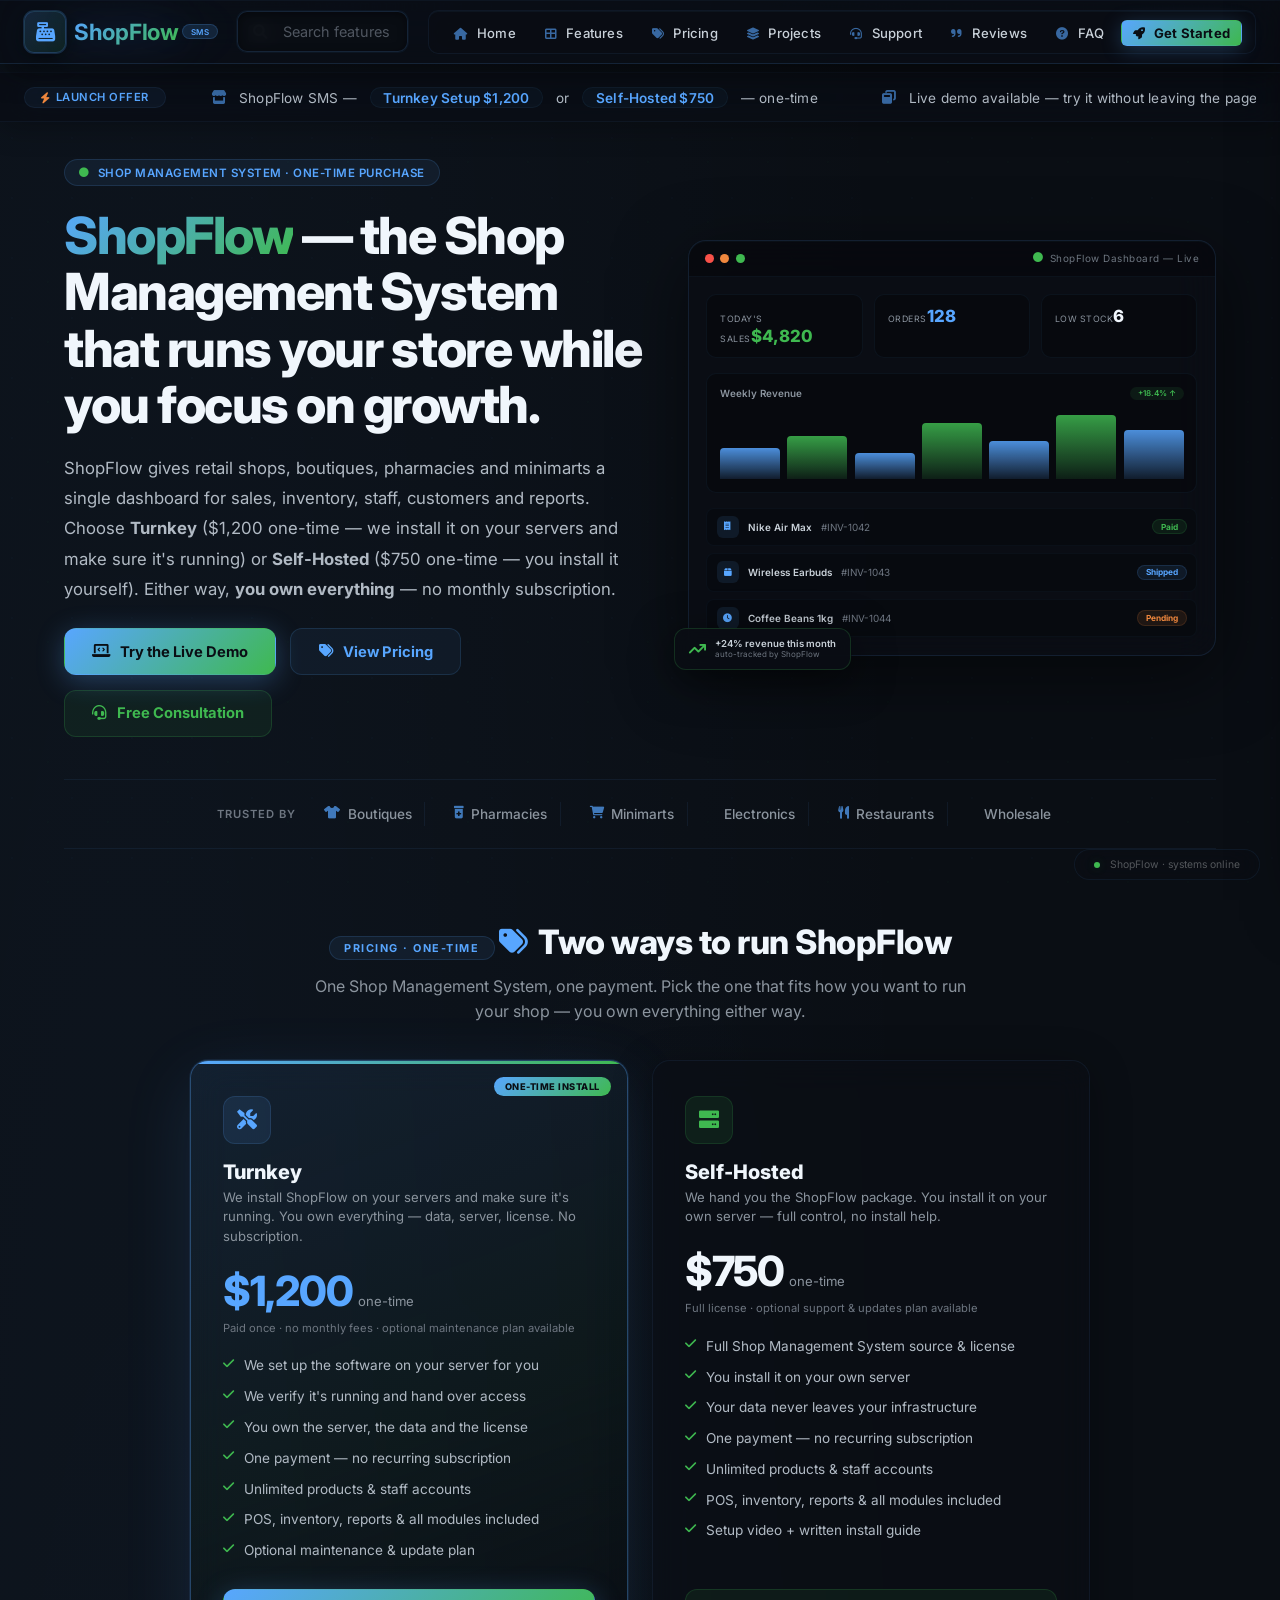
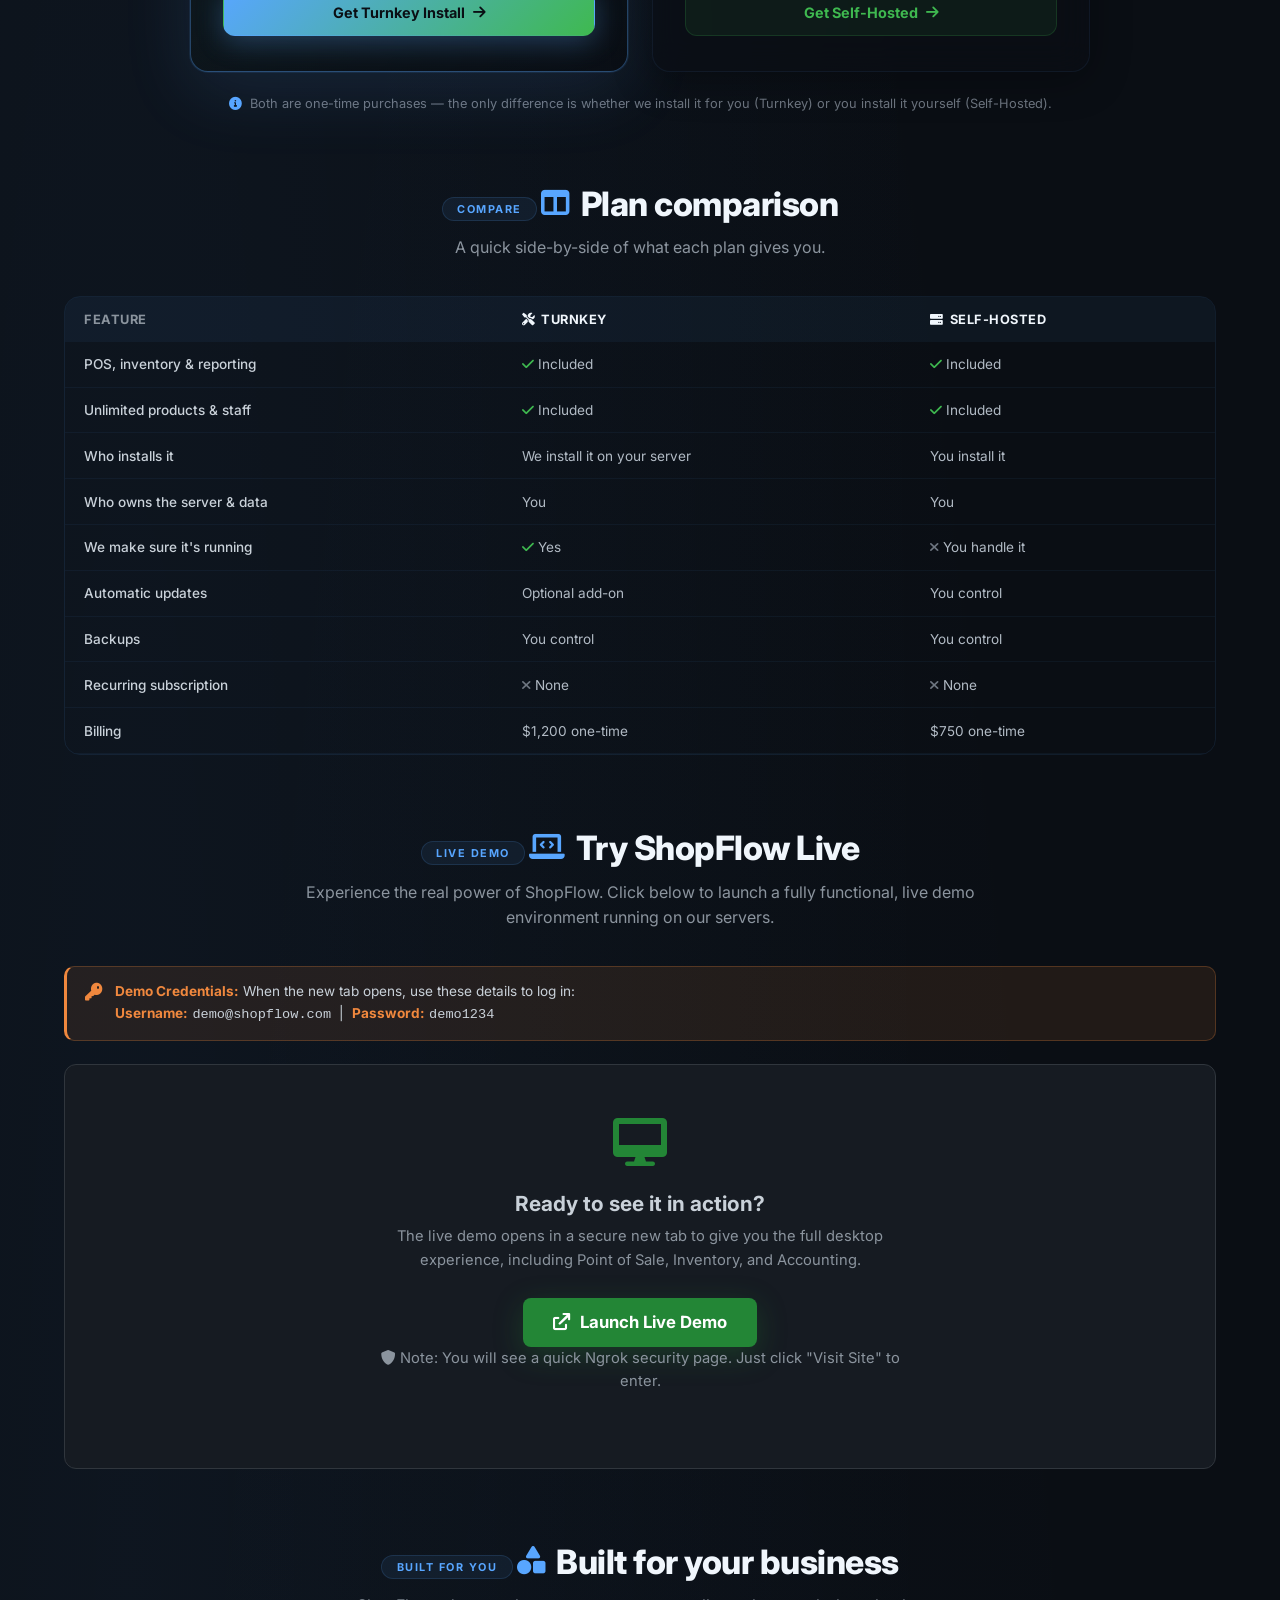
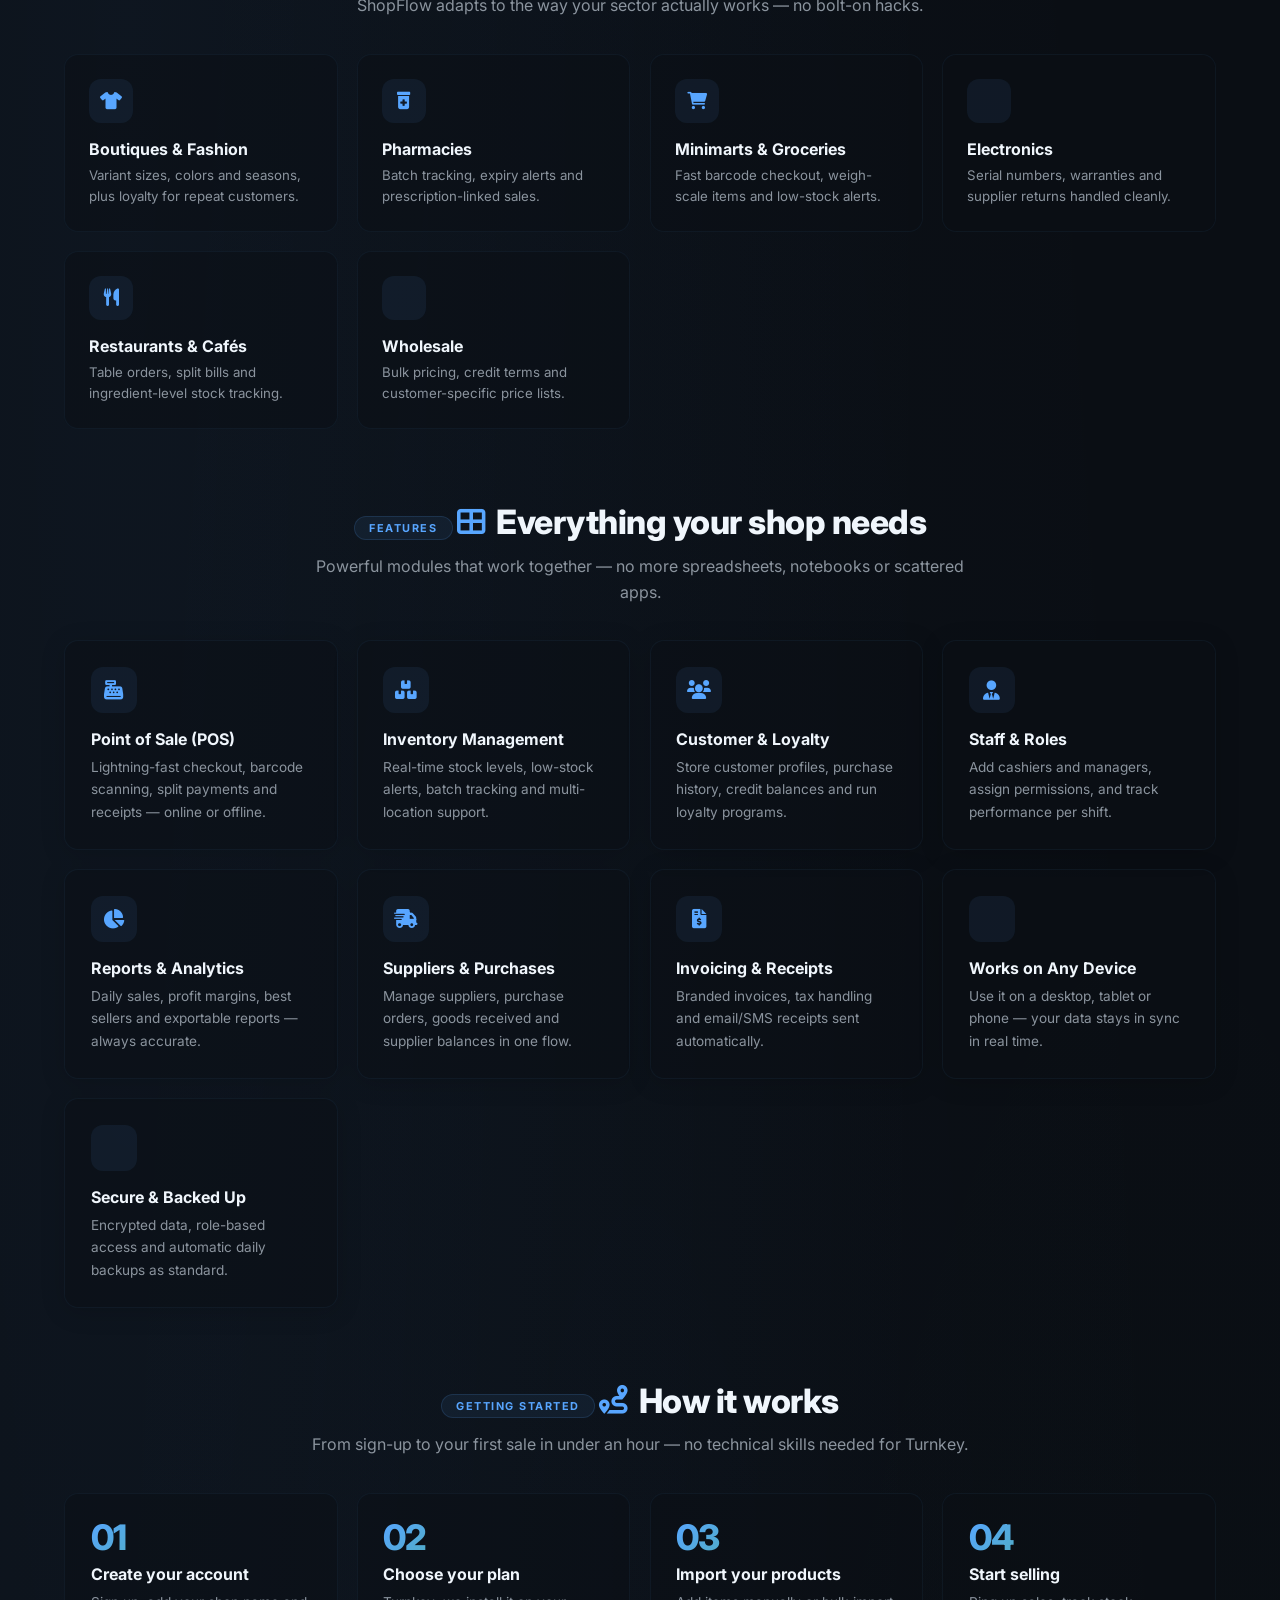
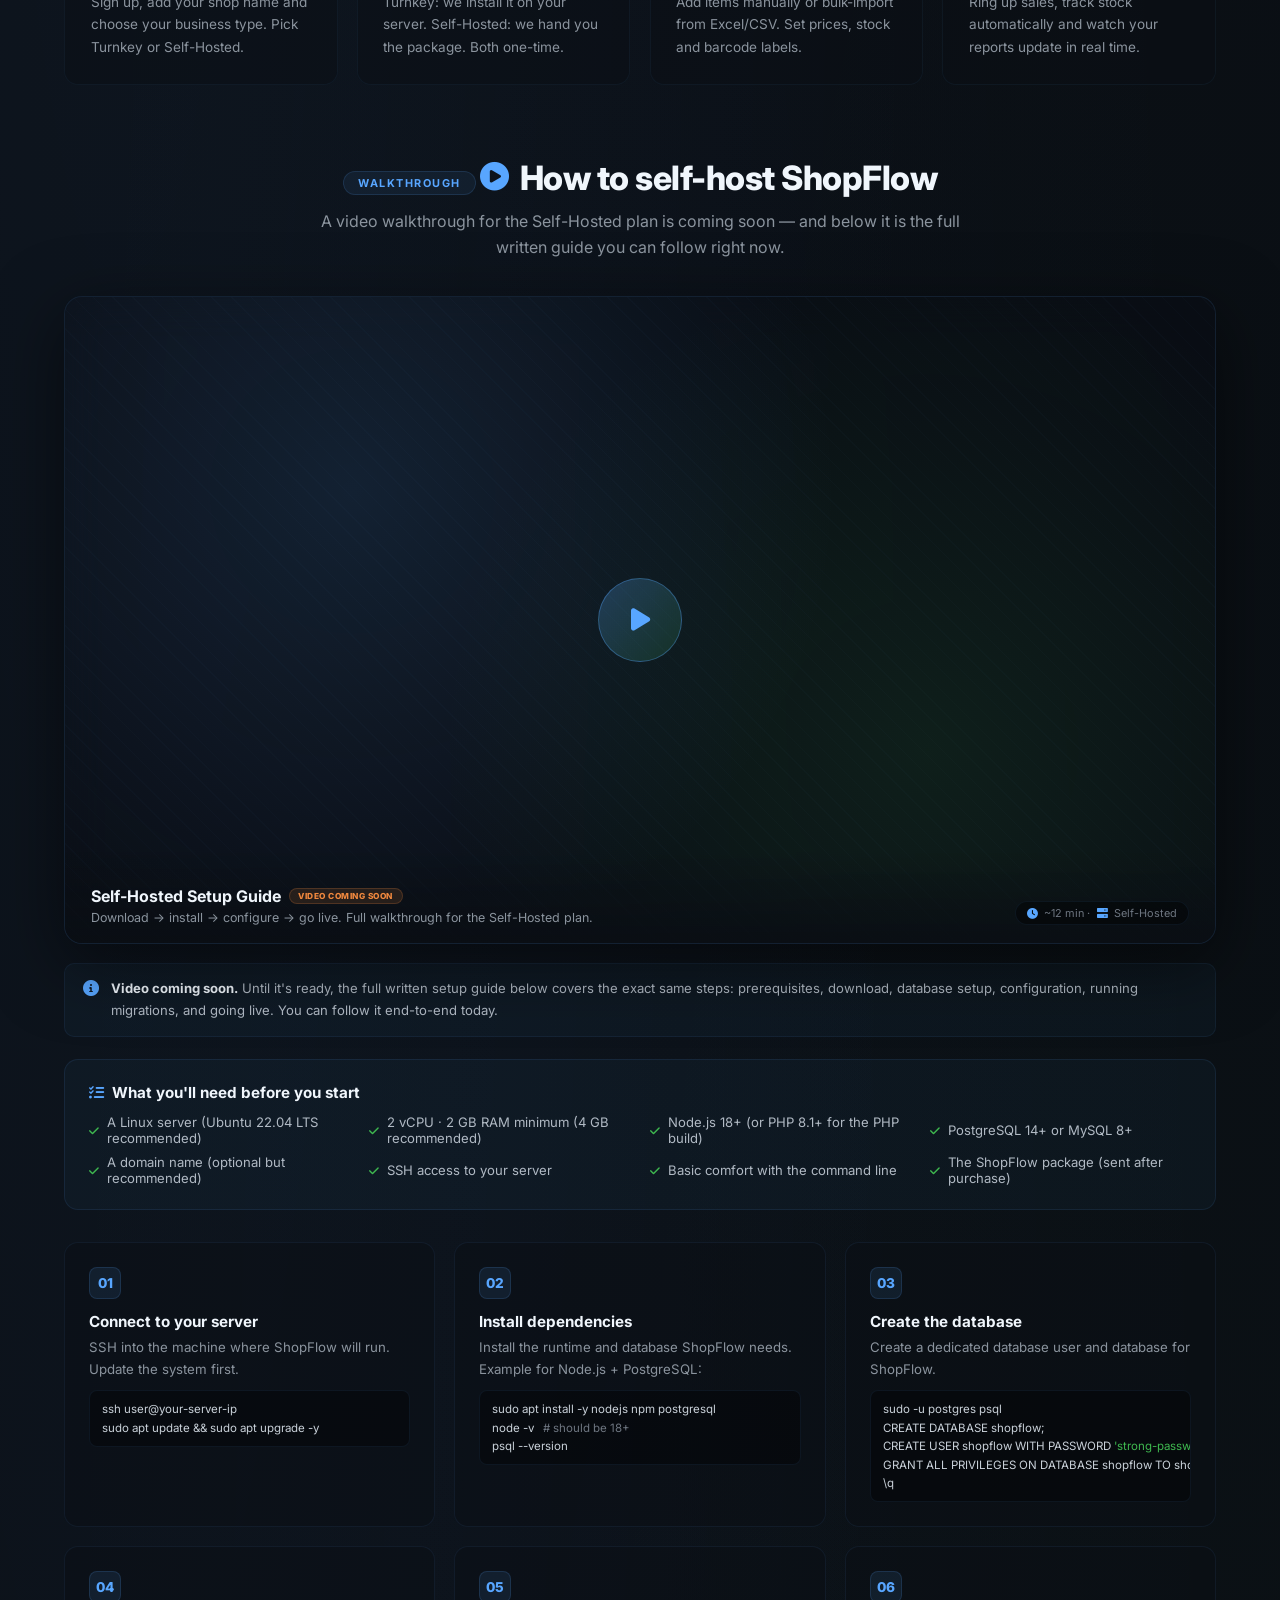
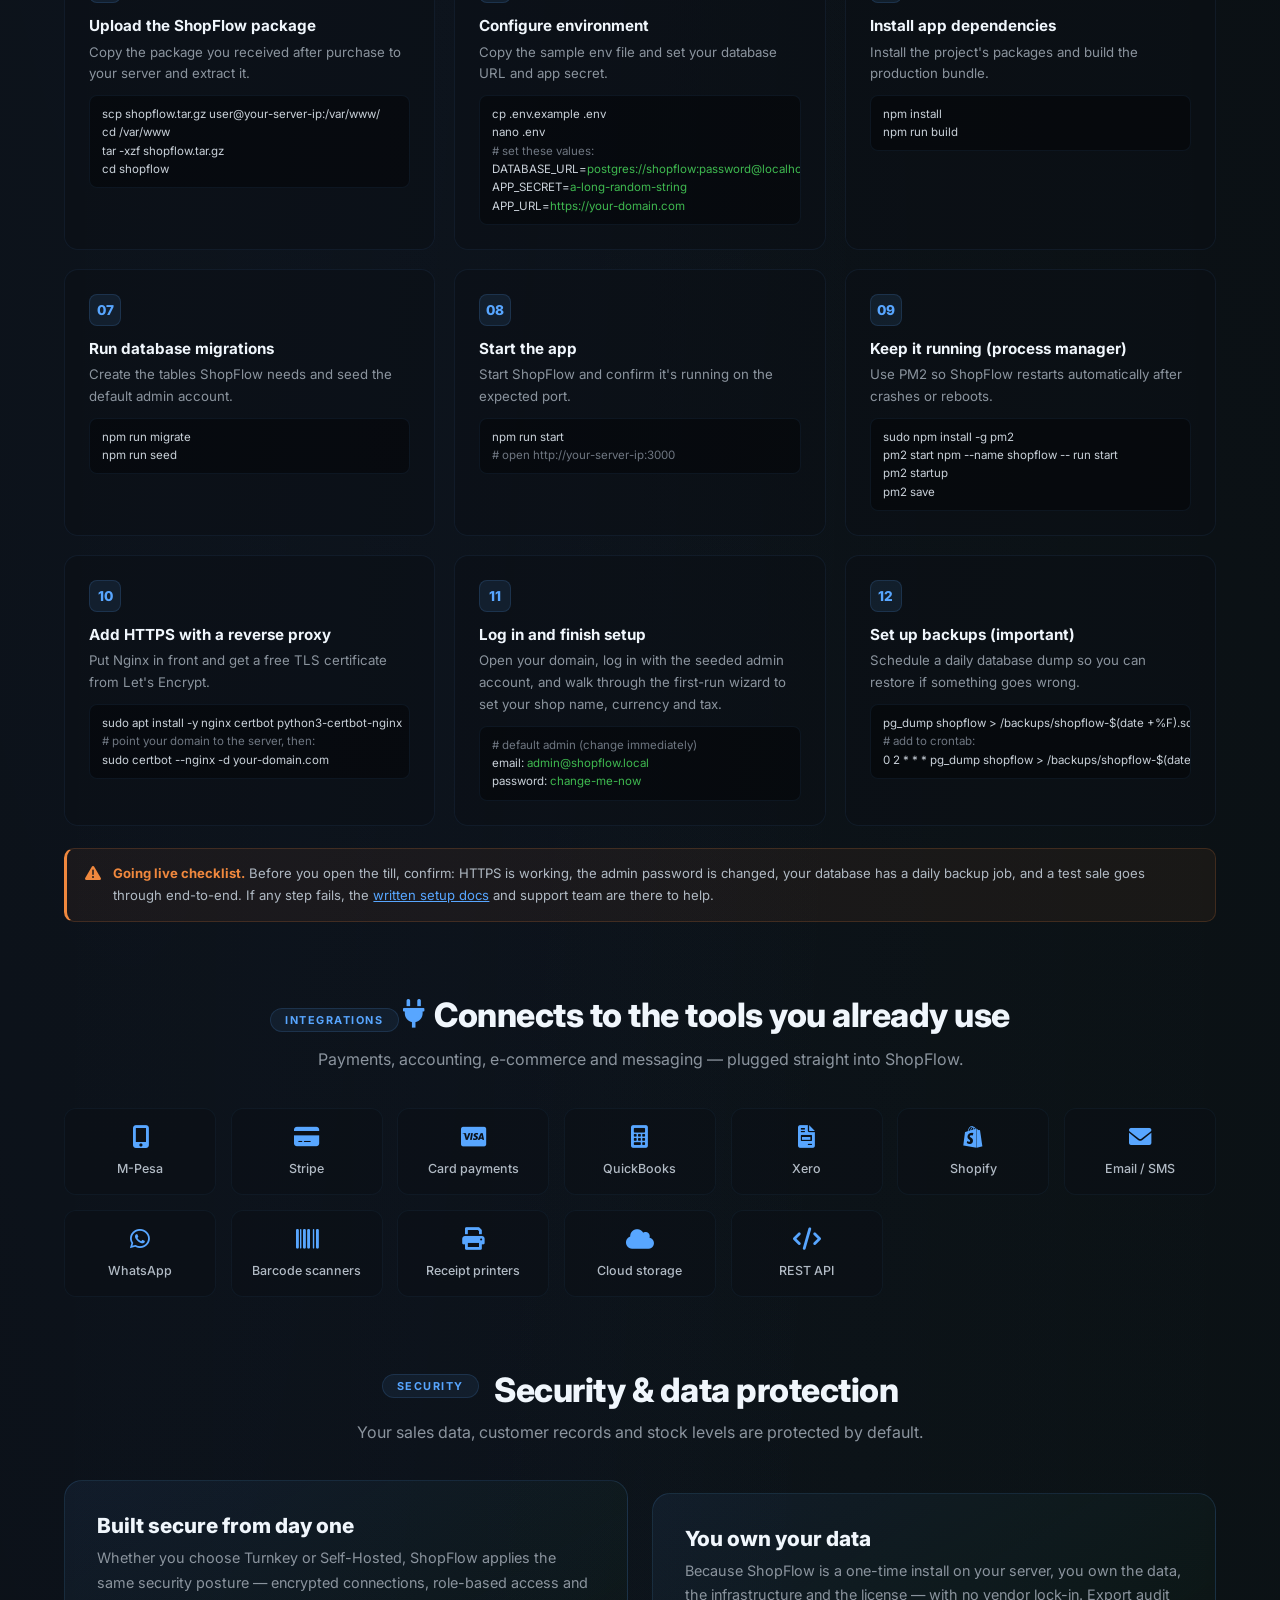
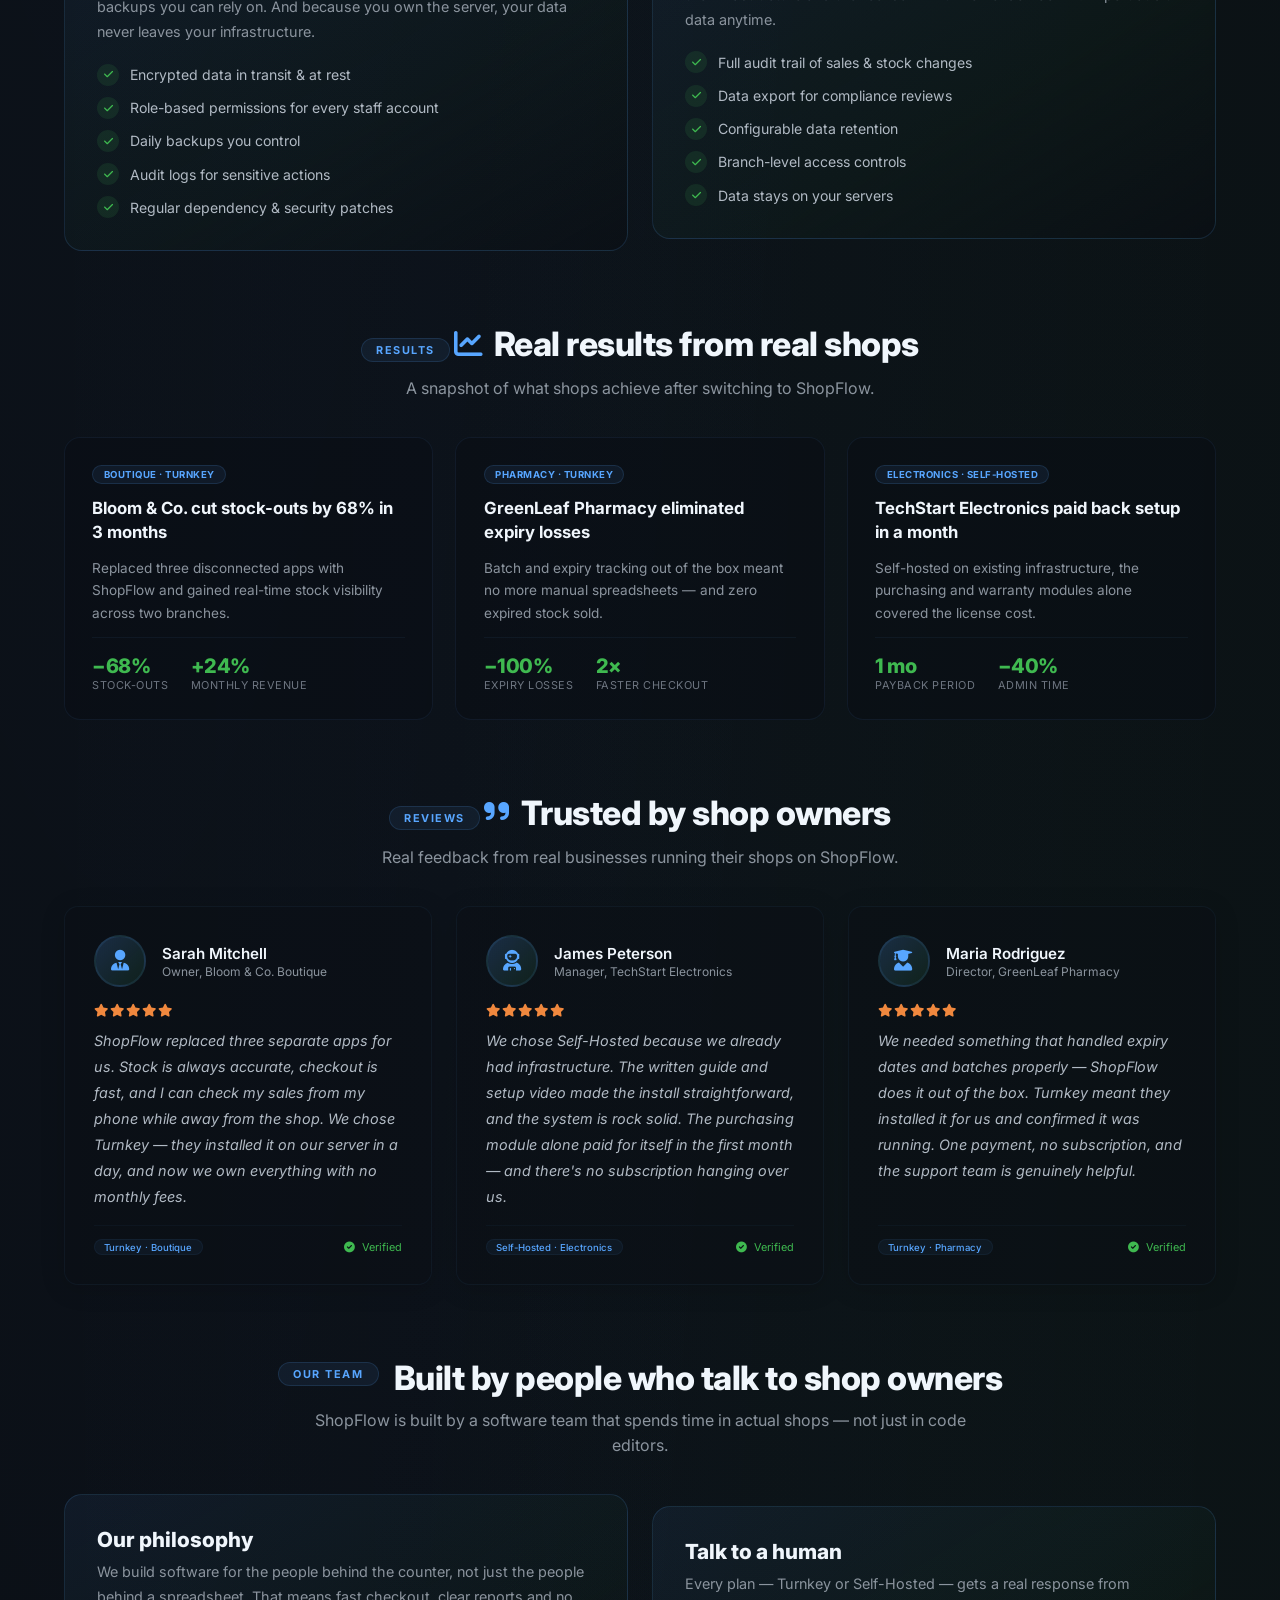
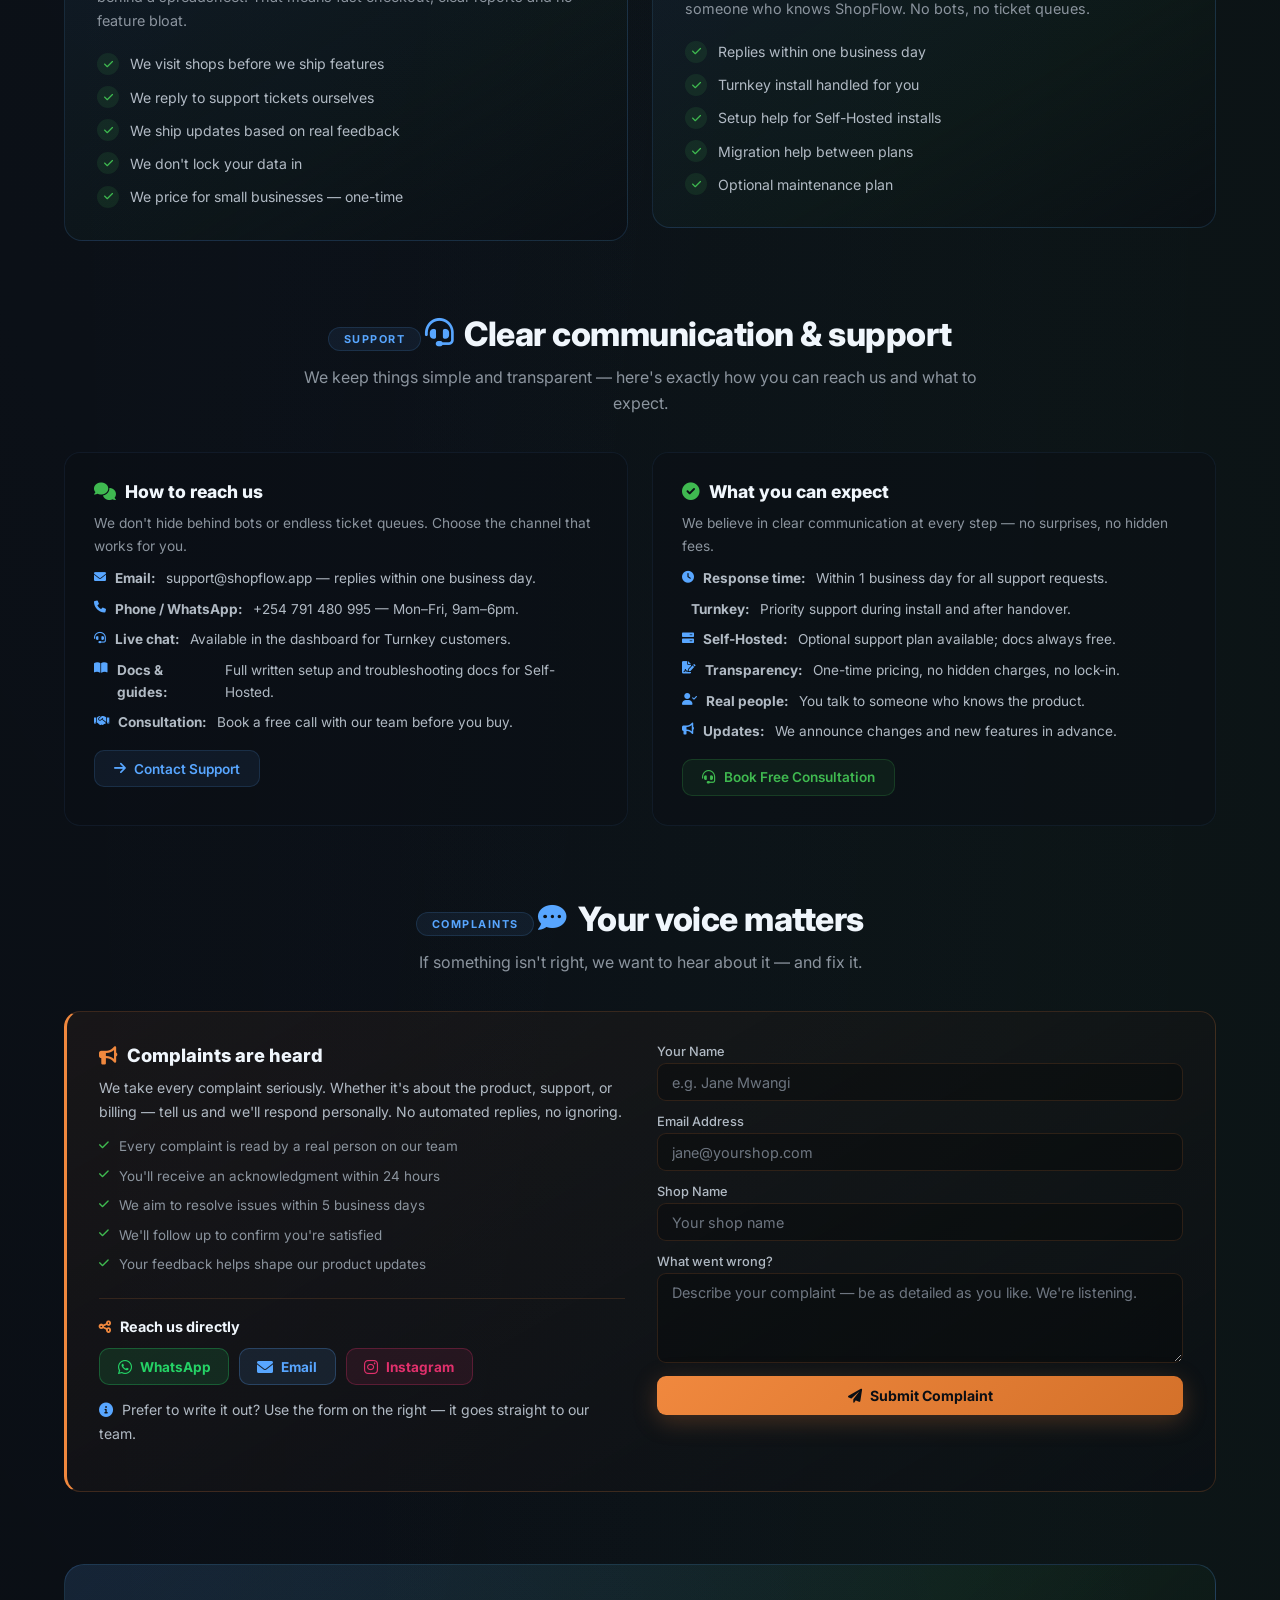
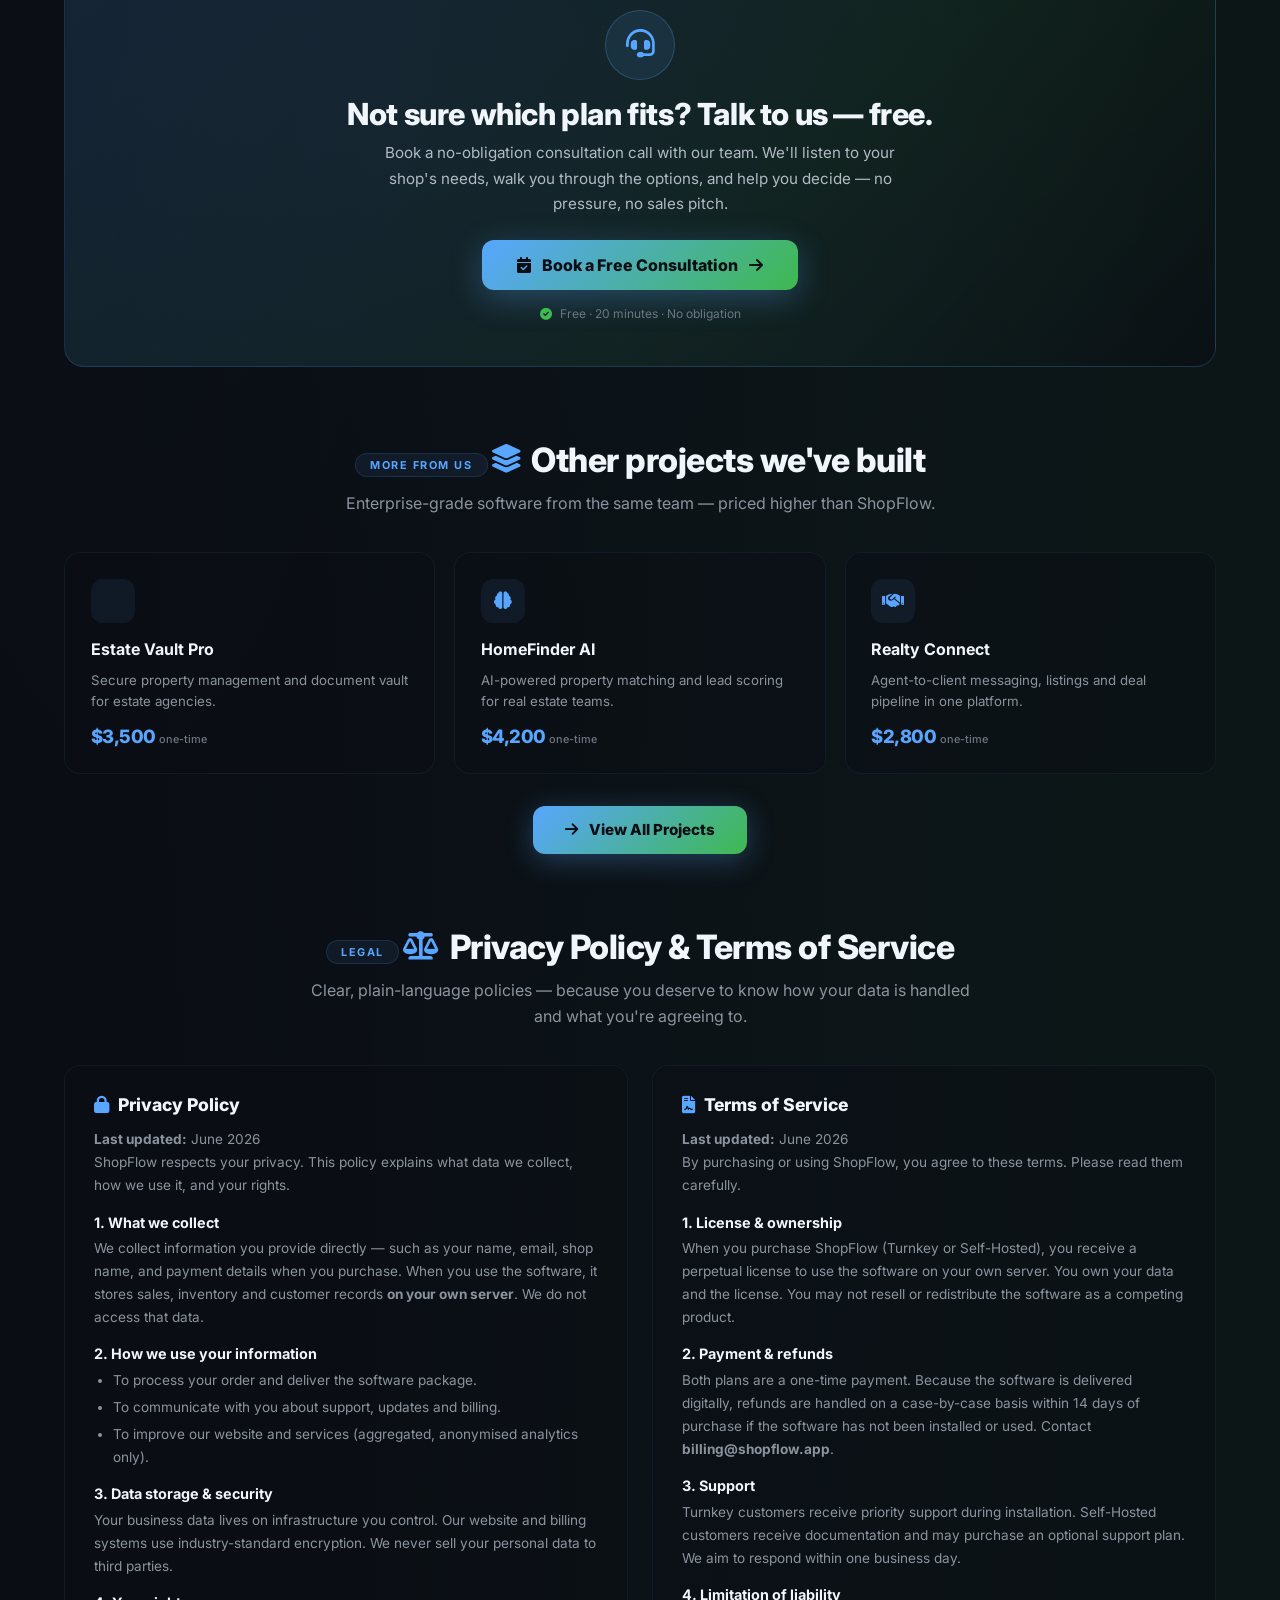
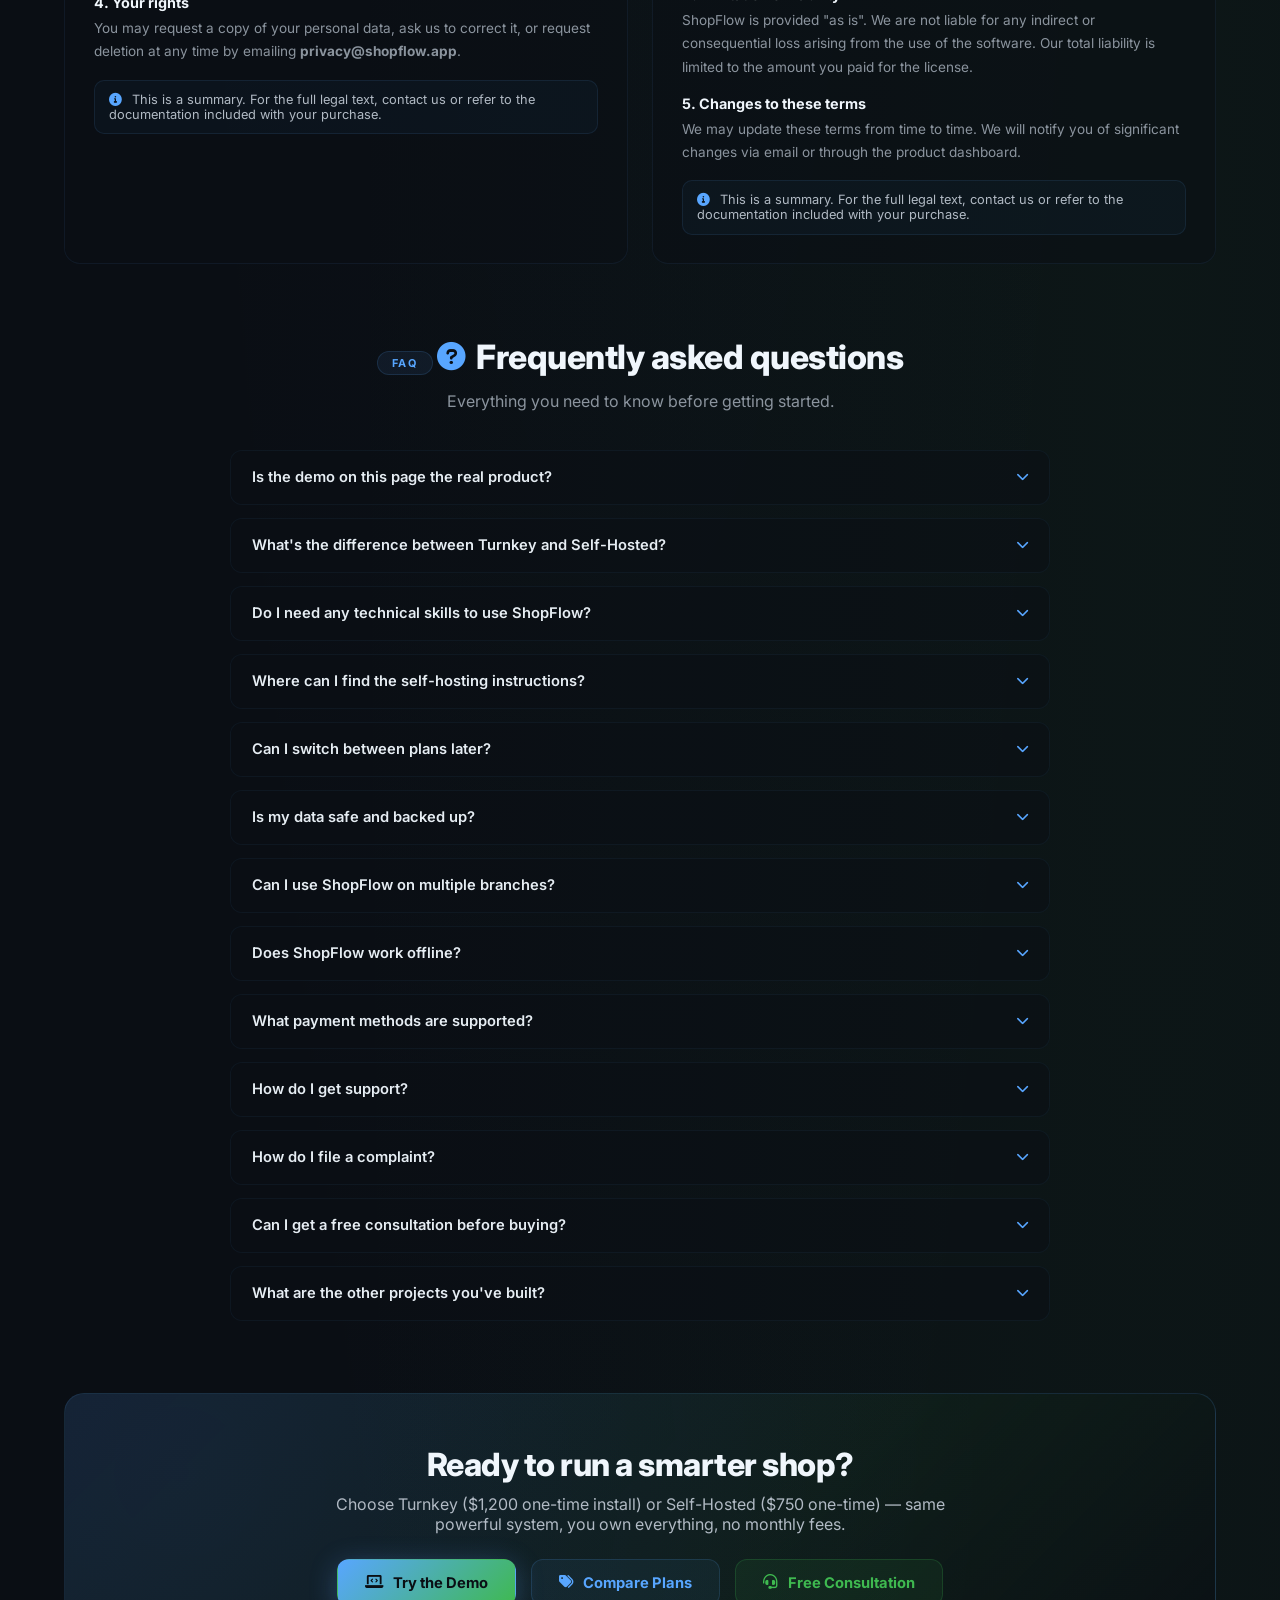
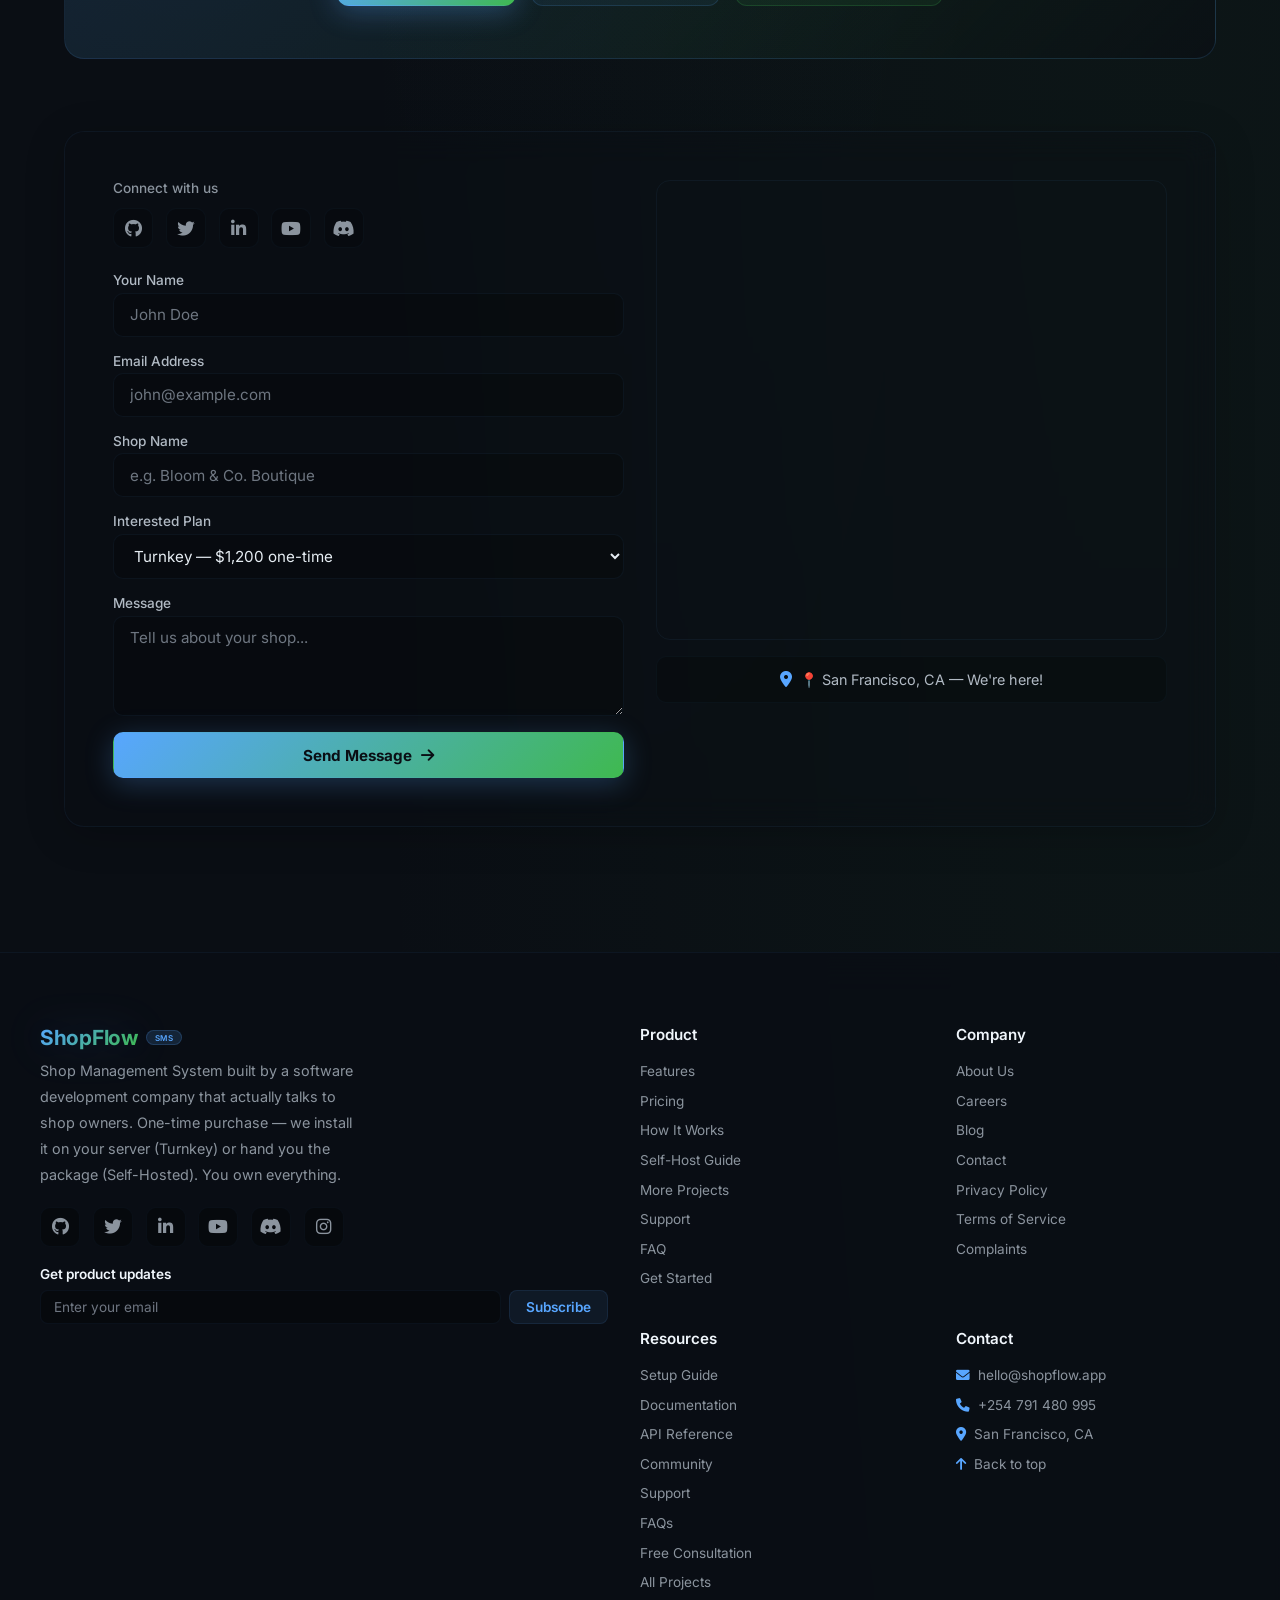
==== commit 26a856be: "Update index.html" ====
--- a/index.html
+++ b/index.html
@@ -491,16 +491,6 @@
       color: var(--blue);
     }
     .btn-secondary:hover { background: rgba(88, 166, 255, 0.12); border-color: rgba(88, 166, 255, 0.25); transform: translateY(-3px); }
-    .hero-stats {
-      display: flex; flex-wrap: wrap; gap: 2rem; margin-top: 0.6rem;
-      padding-top: 1.4rem; border-top: 1px solid rgba(88, 166, 255, 0.08);
-    }
-    .hero-stat .num {
-      font-size: 1.6rem; font-weight: 800; color: var(--blue);
-      font-family: 'Inter', monospace; letter-spacing: -0.5px;
-      display: block; line-height: 1.1;
-    }
-    .hero-stat .lbl { font-size: 0.72rem; color: var(--text-muted); text-transform: uppercase; letter-spacing: 0.6px; }
     .hero-right { position: relative; }
 
     .dashboard-mock {
@@ -615,35 +605,11 @@
     .trust-bar .tb-item:last-child { border-right: none; }
     .trust-bar .tb-item i { color: var(--blue); opacity: 0.7; font-size: 0.8rem; }
 
-    .stats-band { margin-top: 3.5rem; display: grid; grid-template-columns: repeat(4, 1fr); gap: 1.2rem; }
-    .stat-box {
-      background: rgba(10, 14, 20, 0.5);
-      border: 1px solid rgba(88, 166, 255, 0.08);
-      border-radius: 16px; padding: 1.6rem 1.2rem;
-      text-align: center;
-      transition: all 0.4s cubic-bezier(0.2,0.9,0.4,1);
-      position: relative; overflow: hidden;
-    }
-    .stat-box::before {
-      content: ''; position: absolute; top: 0; left: 0; right: 0; height: 2px;
-      background: linear-gradient(90deg, transparent, var(--blue), transparent);
-      opacity: 0; transition: opacity 0.4s ease;
-    }
-    .stat-box:hover::before { opacity: 1; }
-    .stat-box:hover { border-color: rgba(88, 166, 255, 0.2); transform: translateY(-4px); }
-    .stat-box .sb-num {
-      font-size: clamp(1.8rem, 3vw, 2.4rem); font-weight: 800;
-      font-family: 'Inter', monospace; letter-spacing: -1px;
-      background: linear-gradient(135deg, #58a6ff, #3fb950);
-      -webkit-background-clip: text; -webkit-text-fill-color: transparent;
-      background-clip: text; line-height: 1.1;
-    }
-    .stat-box .sb-lbl { font-size: 0.78rem; color: var(--text-muted); margin-top: 0.4rem; line-height: 1.4; }
-
     .features-section, .how-section, .pricing-section, .demo-section, .video-section,
     .testimonials-section, .faq-section, .sectors-section, .integrations-section,
     .security-section, .team-section, .case-studies-section, .compare-section,
-    .legal-section, .support-section, .complaints-section, .consultation-section {
+    .legal-section, .support-section, .complaints-section, .consultation-section,
+    .projects-section {
       margin-top: 4.5rem;
     }
 
@@ -1255,13 +1221,15 @@
       width: 6px; height: 6px; border-radius: 50%; background: var(--green);
       animation: thinkingPulse 1.5s ease-in-out infinite; box-shadow: 0 0 10px rgba(63, 185, 80, 0.2);
     }
+    @media (max-width: 600px) {
+      .ai-status { display: none; }
+    }
 
     @media (max-width: 980px) {
       .hero { grid-template-columns: 1fr; gap: 2rem; min-height: auto; }
       .hero-right { order: 2; }
       .hero p.lead { max-width: 100%; }
       .security-grid { grid-template-columns: 1fr; }
-      .stats-band { grid-template-columns: repeat(2, 1fr); }
     }
     @media (max-width: 820px) {
       .features-grid { grid-template-columns: repeat(auto-fill, minmax(240px, 1fr)); }
@@ -1278,9 +1246,6 @@
     }
     @media (max-width: 600px) {
       .mock-kpis { grid-template-columns: 1fr; }
-      .hero-stats { gap: 1.2rem; }
-      .hero-stat .num { font-size: 1.3rem; }
-      .stats-band { grid-template-columns: 1fr; }
     }
     @media (max-width: 500px) {
       .page-content { padding: 0 1rem; }
@@ -1390,6 +1355,153 @@
     }
     .complaints-form .comp-submit:hover { transform: translateY(-2px); box-shadow: 0 10px 32px rgba(240, 136, 62, 0.4); }
 
+    /* ============ Complaint direct channels ============ */
+    .complaint-channels {
+      margin-top: 1.4rem;
+      padding-top: 1.2rem;
+      border-top: 1px solid rgba(240, 136, 62, 0.15);
+    }
+    .complaint-channels h4 {
+      font-size: 0.9rem;
+      font-weight: 700;
+      color: #f0f6fc;
+      margin-bottom: 0.8rem;
+      display: flex;
+      align-items: center;
+      gap: 0.5rem;
+    }
+    .complaint-channels h4 i { color: var(--orange); }
+    .channel-buttons {
+      display: flex;
+      flex-wrap: wrap;
+      gap: 0.6rem;
+    }
+    .channel-btn {
+      display: inline-flex;
+      align-items: center;
+      gap: 0.5rem;
+      padding: 0.6rem 1.1rem;
+      border-radius: 10px;
+      font-size: 0.85rem;
+      font-weight: 700;
+      text-decoration: none;
+      transition: all 0.3s cubic-bezier(0.2, 0.9, 0.4, 1);
+      border: 1px solid transparent;
+    }
+    .channel-btn i { font-size: 1rem; }
+    .channel-btn:hover { transform: translateY(-2px); }
+
+    .channel-btn.whatsapp {
+      background: rgba(37, 211, 102, 0.12);
+      border-color: rgba(37, 211, 102, 0.3);
+      color: #25d366;
+    }
+    .channel-btn.whatsapp:hover {
+      background: rgba(37, 211, 102, 0.22);
+      box-shadow: 0 6px 24px rgba(37, 211, 102, 0.25);
+    }
+
+    .channel-btn.email {
+      background: rgba(88, 166, 255, 0.1);
+      border-color: rgba(88, 166, 255, 0.25);
+      color: var(--blue);
+    }
+    .channel-btn.email:hover {
+      background: rgba(88, 166, 255, 0.2);
+      box-shadow: 0 6px 24px rgba(88, 166, 255, 0.25);
+    }
+
+    .channel-btn.instagram {
+      background: rgba(225, 48, 108, 0.1);
+      border-color: rgba(225, 48, 108, 0.28);
+      color: #e1306c;
+    }
+    .channel-btn.instagram:hover {
+      background: rgba(225, 48, 108, 0.2);
+      box-shadow: 0 6px 24px rgba(225, 48, 108, 0.25);
+    }
+
+    .channel-note {
+      margin-top: 0.8rem;
+      font-size: 0.78rem;
+      color: var(--text-faint);
+      line-height: 1.6;
+    }
+    .channel-note i { color: var(--blue); margin-right: 5px; }
+
+    /* ============ More Projects section ============ */
+    .projects-grid {
+      display: grid; grid-template-columns: repeat(3, minmax(0, 1fr));
+      gap: 1.2rem;
+    }
+    .project-card {
+      background: rgba(10, 14, 20, 0.5);
+      border: 1px solid rgba(88, 166, 255, 0.08);
+      border-radius: 16px; padding: 1.6rem;
+      display: flex; flex-direction: column; gap: 0.6rem;
+      transition: all 0.4s cubic-bezier(0.2,0.9,0.4,1);
+      position: relative; overflow: hidden;
+    }
+    .project-card::after {
+      content: ''; position: absolute; inset: 0;
+      background: radial-gradient(circle at 80% 20%, rgba(88,166,255,0.05), transparent 60%);
+      opacity: 0; transition: opacity 0.4s ease; pointer-events: none;
+    }
+    .project-card:hover::after { opacity: 1; }
+    .project-card:hover {
+      border-color: rgba(88, 166, 255, 0.22);
+      transform: translateY(-5px);
+      box-shadow: 0 14px 55px rgba(0,0,0,0.35);
+    }
+    .project-card .pc-icon {
+      width: 44px; height: 44px; border-radius: 12px;
+      background: rgba(88, 166, 255, 0.08); color: var(--blue);
+      display: flex; align-items: center; justify-content: center;
+      font-size: 1.1rem; margin-bottom: 0.4rem;
+      transition: all 0.4s ease;
+    }
+    .project-card:hover .pc-icon {
+      background: rgba(88, 166, 255, 0.15);
+      transform: scale(1.06) rotate(-3deg);
+    }
+    .project-card h4 {
+      font-size: 1rem; font-weight: 700; color: #f0f6fc;
+      line-height: 1.35;
+    }
+    .project-card p {
+      font-size: 0.83rem; color: var(--text-muted); line-height: 1.6;
+      flex: 1;
+    }
+    .project-card .pc-price {
+      font-size: 1.15rem; font-weight: 800;
+      font-family: 'Inter', monospace; letter-spacing: -0.5px;
+      color: var(--blue); margin-top: 0.2rem;
+    }
+    .project-card .pc-price span {
+      font-size: 0.68rem; font-weight: 500;
+      color: var(--text-faint); font-family: 'Inter', sans-serif;
+      letter-spacing: 0;
+    }
+    .projects-cta-wrap {
+      display: flex; justify-content: center; margin-top: 2rem;
+    }
+    .projects-cta {
+      display: inline-flex; align-items: center; gap: 0.7rem;
+      padding: 0.9rem 2rem; border-radius: 12px;
+      background: linear-gradient(135deg, #58a6ff, #3fb950);
+      color: #0a0e14; font-weight: 800; font-size: 0.95rem;
+      text-decoration: none; transition: all 0.35s cubic-bezier(0.2,0.9,0.4,1);
+      box-shadow: 0 6px 28px rgba(88, 166, 255, 0.3);
+    }
+    .projects-cta:hover { transform: translateY(-3px); box-shadow: 0 10px 40px rgba(88, 166, 255, 0.45); }
+    .projects-cta i { transition: transform 0.3s ease; }
+    .projects-cta:hover i { transform: translateX(4px); }
+
+    @media (max-width: 820px) {
+      .legal-grid, .support-grid, .complaints-card { grid-template-columns: 1fr; }
+      .projects-grid { grid-template-columns: 1fr; }
+    }
+
     /* ============ Free consultation button ============ */
     .consultation-section {
       margin-top: 4.5rem;
@@ -1431,8 +1543,111 @@
     .consultation-banner .cons-note { margin-top: 1rem; font-size: 0.75rem; color: var(--text-faint); position: relative; }
     .consultation-banner .cons-note i { color: var(--green); margin-right: 5px; }
 
-    @media (max-width: 820px) {
-      .legal-grid, .support-grid, .complaints-card { grid-template-columns: 1fr; }
+    /* ============ PHONE / SMALL SCREEN FIXES ============ */
+    @media (max-width: 600px) {
+      /* Hero */
+      .hero { display: flex; flex-direction: column; gap: 1.5rem; min-height: auto; }
+      .hero-left { gap: 1rem; }
+      .hero h1 { font-size: 1.85rem; letter-spacing: -0.8px; }
+      .hero p.lead { font-size: 0.95rem; line-height: 1.7; }
+      .hero-actions { flex-direction: column; }
+      .hero-actions .btn-primary, .hero-actions .btn-secondary { width: 100%; justify-content: center; }
+      .hero-proof { font-size: 0.75rem; }
+
+      /* Remove the floating dashboard "phone gadgets" on small screens */
+      .hero-right { display: none; }
+      .mock-float-badge { display: none; }
+
+      /* Hide the trust bar eyebrow on mobile */
+      .trust-bar { margin-top: 1.5rem; padding: 1rem 0; }
+      .trust-bar .tb-label { display: none; }
+
+      /* Section spacing */
+      .features-section, .how-section, .pricing-section, .demo-section, .video-section,
+      .testimonials-section, .faq-section, .sectors-section, .integrations-section,
+      .security-section, .team-section, .case-studies-section, .compare-section,
+      .legal-section, .support-section, .complaints-section, .consultation-section,
+      .projects-section { margin-top: 3rem; }
+
+      .section-head { margin-bottom: 1.5rem; }
+      .section-head h2 { font-size: 1.45rem; }
+      .section-head .subtitle { font-size: 0.9rem; }
+
+      /* Ticker */
+      .news-ticker-wrap { top: 58px; }
+      .ticker-item { font-size: 0.68rem; padding: 0 0.8rem; }
+
+      /* Pricing */
+      .pricing-card { padding: 1.5rem 1.2rem; }
+      .pricing-card .p-price .amount { font-size: 2rem; }
+      .pricing-card .p-name { font-size: 1.1rem; }
+
+      /* Buttons full width inside actions */
+      .cta-banner .hero-actions { flex-direction: column; align-items: stretch; }
+      .cta-banner .hero-actions a { width: 100%; justify-content: center; }
+
+      /* Projects CTA full width */
+      .projects-cta { width: 100%; justify-content: center; }
+
+      /* Contact */
+      .contact-section { padding: 1rem; border-radius: 14px; }
+      .contact-grid { gap: 1.2rem; }
+      .contact-right .map-container { min-height: 200px; max-height: 260px; }
+      .contact-right .map-container iframe { min-height: 200px; max-height: 260px; }
+
+      /* Video */
+      .video-shell { aspect-ratio: 4/3; border-radius: 14px; }
+      .video-play { width: 56px; height: 56px; font-size: 1rem; }
+      .video-info { padding: 1.2rem 0.9rem 0.7rem; }
+      .video-info .vi-txt h4 { font-size: 0.8rem; }
+      .video-info .vi-txt p { font-size: 0.68rem; }
+
+      /* Self-host code blocks */
+      .sh-step .sh-code { font-size: 0.62rem; }
+
+      /* Complaint channel buttons stack */
+      .channel-buttons { flex-direction: column; }
+      .channel-btn { width: 100%; justify-content: center; }
+
+      /* Section header eyebrow smaller */
+      .section-head .eyebrow { font-size: 0.6rem; padding: 0.2rem 0.7rem; }
+
+      /* Consultation */
+      .consultation-banner { padding: 2rem 1.2rem; border-radius: 16px; }
+      .consultation-btn { width: 100%; justify-content: center; }
+
+      /* CTA banner */
+      .cta-banner { padding: 2rem 1.2rem; border-radius: 16px; }
+      .cta-banner h2 { font-size: 1.35rem; }
+      .cta-banner p { font-size: 0.9rem; }
+
+      /* Demo launch card */
+      .demo-launch-card { padding: 2rem 1rem; }
+      .demo-launch-btn { width: 100%; justify-content: center; font-size: 0.95rem; padding: 0.8rem 1rem; }
+
+      /* Case metrics wrap */
+      .case-metrics { flex-wrap: wrap; gap: 1rem; }
+
+      /* Footer */
+      .footer { padding: 3rem 1rem 1.5rem; margin-top: 3rem; }
+      .footer-container { grid-template-columns: 1fr 1fr !important; gap: 1.5rem; }
+      .footer-brand p { font-size: 0.82rem; }
+      .footer-brand .footer-newsletter .newsletter-form { flex-direction: column; }
+      .footer-brand .footer-newsletter .newsletter-form input,
+      .footer-brand .footer-newsletter .newsletter-form button { width: 100%; }
+      .footer-col h4 { font-size: 0.88rem; }
+      .footer-col ul li a { font-size: 0.8rem; }
+
+      /* Hide desktop search in header on tiny screens */
+      .search-wrapper { display: none; }
+      .header-container { justify-content: space-between; gap: 0.5rem; }
+    }
+
+    @media (max-width: 380px) {
+      .hero h1 { font-size: 1.6rem; }
+      .btn-primary, .btn-secondary { padding: 0.7rem 1.2rem; font-size: 0.85rem; }
+      .projects-grid { gap: 0.8rem; }
+      .project-card { padding: 1.2rem; }
     }
   </style>
 </head>
@@ -1458,6 +1673,7 @@
         <li><a href="vybacsolutions.html"><i class="fas fa-house"></i> Home</a></li>
         <li><a href="#features"><i class="fas fa-th-large"></i> Features</a></li>
         <li><a href="#hosting"><i class="fas fa-tags"></i> Pricing</a></li>
+        <li><a href="#projects"><i class="fas fa-layer-group"></i> Projects</a></li>
         <li><a href="#support"><i class="fas fa-headset"></i> Support</a></li>
         <li><a href="#testimonials"><i class="fas fa-quote-right"></i> Reviews</a></li>
         <li><a href="#faq"><i class="fas fa-circle-question"></i> FAQ</a></li>
@@ -1477,12 +1693,10 @@
         <div class="ticker-slide">
           <span class="ticker-item"><i class="fas fa-store"></i> ShopFlow SMS — <a href="#hosting" class="price-tag">Turnkey Setup $1,200</a> or <a href="#hosting" class="price-tag">Self-Hosted $750</a> — one-time</span>
           <span class="ticker-item"><i class="fas fa-window-restore"></i> Live demo available — try it without leaving the page</span>
-          <span class="ticker-item"><i class="fas fa-check-circle" style="color:#3fb950;"></i> 500+ shops already running on ShopFlow</span>
           <span class="ticker-item"><i class="fas fa-video"></i> Self-hosting setup video + written guide available</span>
           <span class="ticker-item"><i class="fas fa-headset"></i> Free consultation available — book a call with our team</span>
           <span class="ticker-item"><i class="fas fa-store"></i> ShopFlow SMS — <a href="#hosting" class="price-tag">Turnkey Setup $1,200</a> or <a href="#hosting" class="price-tag">Self-Hosted $750</a> — one-time</span>
           <span class="ticker-item"><i class="fas fa-window-restore"></i> Live demo available — try it without leaving the page</span>
-          <span class="ticker-item"><i class="fas fa-check-circle" style="color:#3fb950;"></i> 500+ shops already running on ShopFlow</span>
           <span class="ticker-item"><i class="fas fa-video"></i> Self-hosting setup video + written guide available</span>
           <span class="ticker-item"><i class="fas fa-headset"></i> Free consultation available — book a call with our team</span>
         </div>
@@ -1498,24 +1712,10 @@
         <span class="hero-eyebrow"><i class="fas fa-circle"></i> Shop Management System · One-time purchase</span>
         <h1><span class="grad">ShopFlow</span> — the Shop Management System that runs your store while you focus on growth.</h1>
         <p class="lead">ShopFlow gives retail shops, boutiques, pharmacies and minimarts a single dashboard for sales, inventory, staff, customers and reports. Choose <strong>Turnkey</strong> ($1,200 one-time — we install it on your servers and make sure it's running) or <strong>Self-Hosted</strong> ($750 one-time — you install it yourself). Either way, <strong>you own everything</strong> — no monthly subscription.</p>
-        <div class="hero-proof">
-          <div class="avatars">
-            <span><i class="fas fa-user-tie"></i></span>
-            <span><i class="fas fa-user-graduate"></i></span>
-            <span><i class="fas fa-user-astronaut"></i></span>
-            <span><i class="fas fa-user-nurse"></i></span>
-          </div>
-          <span><strong>500+ shops</strong> trust ShopFlow to run daily operations</span>
-        </div>
         <div class="hero-actions">
           <a href="#demo" class="btn-primary"><i class="fas fa-laptop-code"></i> Try the Live Demo</a>
           <a href="#hosting" class="btn-secondary"><i class="fas fa-tags"></i> View Pricing</a>
           <a href="#consultation" class="btn-secondary" style="background:rgba(63,185,80,0.08); border-color:rgba(63,185,80,0.2); color:var(--green);"><i class="fas fa-headset"></i> Free Consultation</a>
-        </div>
-        <div class="hero-stats">
-          <div class="hero-stat"><span class="num">500+</span><span class="lbl">Shops running</span></div>
-          <div class="hero-stat"><span class="num">1.2M+</span><span class="lbl">Transactions processed</span></div>
-          <div class="hero-stat"><span class="num">0</span><span class="lbl">Monthly subscriptions</span></div>
         </div>
       </div>
       <div class="hero-right">
@@ -1567,26 +1767,6 @@
       <span class="tb-item"><i class="fas fa-boxes-packing"></i> Wholesale</span>
     </div>
 
-    <!-- ============ STATS BAND ============ -->
-    <div class="stats-band">
-      <div class="stat-box reveal">
-        <div class="sb-num" data-count="500" data-suffix="+">0</div>
-        <div class="sb-lbl">Shops running ShopFlow</div>
-      </div>
-      <div class="stat-box reveal">
-        <div class="sb-num" data-count="1200000" data-suffix="+">0</div>
-        <div class="sb-lbl">Transactions processed</div>
-      </div>
-      <div class="stat-box reveal">
-        <div class="sb-num" data-count="99.9" data-suffix="%" data-decimal="1">0</div>
-        <div class="sb-lbl">Platform uptime SLA</div>
-      </div>
-      <div class="stat-box reveal">
-        <div class="sb-num" data-count="0" data-suffix="">0</div>
-        <div class="sb-lbl">Recurring fees</div>
-      </div>
-    </div>
-
     <!-- ============ PRICING ============ -->
     <section class="pricing-section" id="hosting">
       <div class="section-head">
@@ -2082,7 +2262,7 @@
           <p>We don't hide behind bots or endless ticket queues. Choose the channel that works for you.</p>
           <ul>
             <li><i class="fas fa-envelope"></i> <strong>Email:</strong> support@shopflow.app — replies within one business day.</li>
-            <li><i class="fas fa-phone"></i> <strong>Phone / WhatsApp:</strong> +1 (555) 123-4567 — Mon–Fri, 9am–6pm.</li>
+            <li><i class="fas fa-phone"></i> <strong>Phone / WhatsApp:</strong> +254 791 480 995 — Mon–Fri, 9am–6pm.</li>
             <li><i class="fas fa-headset"></i> <strong>Live chat:</strong> Available in the dashboard for Turnkey customers.</li>
             <li><i class="fas fa-book-open"></i> <strong>Docs &amp; guides:</strong> Full written setup and troubleshooting docs for Self-Hosted.</li>
             <li><i class="fas fa-handshake"></i> <strong>Consultation:</strong> Book a free call with our team before you buy.</li>
@@ -2123,8 +2303,22 @@
             <li><i class="fas fa-check"></i> We'll follow up to confirm you're satisfied</li>
             <li><i class="fas fa-check"></i> Your feedback helps shape our product updates</li>
           </ul>
-          <div style="margin-top:1.2rem; padding:0.8rem 1rem; background:rgba(240,136,62,0.06); border:1px solid rgba(240,136,62,0.15); border-radius:10px;">
-            <p style="font-size:0.8rem; color:var(--text-dim); margin:0;"><i class="fas fa-envelope" style="color:var(--orange); margin-right:6px;"></i> You can also email complaints directly to <strong style="color:var(--orange);">complaints@shopflow.app</strong></p>
+
+          <!-- Direct complaint channels -->
+          <div class="complaint-channels">
+            <h4><i class="fas fa-share-nodes"></i> Reach us directly</h4>
+            <div class="channel-buttons">
+              <a href="https://wa.me/254791480995?text=Hi%20ShopFlow%20team%2C%20I%20have%20a%20complaint%20about..." target="_blank" rel="noopener" class="channel-btn whatsapp">
+                <i class="fab fa-whatsapp"></i> WhatsApp
+              </a>
+              <a href="mailto:cloudmikkie@gmail.com?subject=Complaint%20about%20ShopFlow&body=Hi%20ShopFlow%20team%2C%0A%0AI%20would%20like%20to%20report%20a%20complaint%3A%0A" class="channel-btn email">
+                <i class="fas fa-envelope"></i> Email
+              </a>
+              <a href="https://instagram.com/cloudmikkie" target="_blank" rel="noopener" class="channel-btn instagram">
+                <i class="fab fa-instagram"></i> Instagram
+              </a>
+            </div>
+            <p class="channel-note"><i class="fas fa-circle-info"></i> Prefer to write it out? Use the form on the right — it goes straight to our team.</p>
           </div>
         </div>
         <form class="complaints-form" id="complaintsForm">
@@ -2160,6 +2354,40 @@
       </div>
     </section>
 
+    <!-- ============ MORE PROJECTS ============ -->
+    <section class="projects-section" id="projects">
+      <div class="section-head">
+        <span class="eyebrow">More from us</span>
+        <h2><i class="fas fa-layer-group"></i> Other projects we've built</h2>
+        <p class="subtitle">Enterprise-grade software from the same team — priced higher than ShopFlow.</p>
+      </div>
+      <div class="projects-grid">
+        <div class="project-card reveal">
+          <div class="pc-icon"><i class="fas fa-building-shield"></i></div>
+          <h4>Estate Vault Pro</h4>
+          <p>Secure property management and document vault for estate agencies.</p>
+          <div class="pc-price">$3,500 <span>one-time</span></div>
+        </div>
+        <div class="project-card reveal">
+          <div class="pc-icon"><i class="fas fa-brain"></i></div>
+          <h4>HomeFinder AI</h4>
+          <p>AI-powered property matching and lead scoring for real estate teams.</p>
+          <div class="pc-price">$4,200 <span>one-time</span></div>
+        </div>
+        <div class="project-card reveal">
+          <div class="pc-icon"><i class="fas fa-handshake"></i></div>
+          <h4>Realty Connect</h4>
+          <p>Agent-to-client messaging, listings and deal pipeline in one platform.</p>
+          <div class="pc-price">$2,800 <span>one-time</span></div>
+        </div>
+      </div>
+      <div class="projects-cta-wrap">
+        <a href="projects.html" class="projects-cta">
+          <i class="fas fa-arrow-right"></i> View All Projects
+        </a>
+      </div>
+    </section>
+
     <!-- ============ PRIVACY POLICY & TERMS OF SERVICE ============ -->
     <section class="legal-section" id="legal">
       <div class="section-head">
@@ -2258,19 +2486,23 @@
         </div>
         <div class="faq-item">
           <div class="faq-q">How do I file a complaint? <i class="fas fa-chevron-down"></i></div>
-          <div class="faq-a"><p>Use the <a href="#complaints" style="color:#58a6ff;">Complaints form</a> above or email <strong>complaints@shopflow.app</strong> directly. Every complaint is read by a real person, acknowledged within 24 hours, and we aim to resolve issues within 5 business days.</p></div>
+          <div class="faq-a"><p>Use the <a href="#complaints" style="color:#58a6ff;">Complaints form</a> above or reach us directly on WhatsApp (+254 791 480 995), email (<strong>cloudmikkie@gmail.com</strong>), or Instagram (<strong>@cloudmikkie</strong>). Every complaint is read by a real person, acknowledged within 24 hours, and we aim to resolve issues within 5 business days.</p></div>
         </div>
         <div class="faq-item">
           <div class="faq-q">Can I get a free consultation before buying? <i class="fas fa-chevron-down"></i></div>
           <div class="faq-a"><p>Absolutely. Use the <a href="#consultation" style="color:#58a6ff;">Free Consultation</a> button above or <a href="#contact" style="color:#58a6ff;">contact us</a> to book a 20-minute, no-obligation call. We'll walk you through the plans and help you decide what fits your shop best.</p></div>
         </div>
+        <div class="faq-item">
+          <div class="faq-q">What are the other projects you've built? <i class="fas fa-chevron-down"></i></div>
+          <div class="faq-a"><p>Beyond ShopFlow, we build Estate Vault Pro, HomeFinder AI and Realty Connect — enterprise-grade real estate tools. You can see a preview in the <a href="#projects" style="color:#58a6ff;">More Projects</a> section above, and the full portfolio on our <a href="projects.html" style="color:#58a6ff;">projects page</a>.</p></div>
+        </div>
       </div>
     </section>
 
     <!-- ============ CTA ============ -->
     <section class="cta-banner reveal">
       <h2>Ready to run a smarter shop?</h2>
-      <p>Join 500+ shops already using ShopFlow. Choose Turnkey ($1,200 one-time install) or Self-Hosted ($750 one-time) — same powerful system, you own everything, no monthly fees.</p>
+      <p>Choose Turnkey ($1,200 one-time install) or Self-Hosted ($750 one-time) — same powerful system, you own everything, no monthly fees.</p>
       <div class="hero-actions">
         <a href="#demo" class="btn-primary"><i class="fas fa-laptop-code"></i> Try the Demo</a>
         <a href="#hosting" class="btn-secondary"><i class="fas fa-tags"></i> Compare Plans</a>
@@ -2345,6 +2577,7 @@
           <li><a href="#hosting">Pricing</a></li>
           <li><a href="#how">How It Works</a></li>
           <li><a href="#video">Self-Host Guide</a></li>
+          <li><a href="#projects">More Projects</a></li>
           <li><a href="#support">Support</a></li>
           <li><a href="#faq">FAQ</a></li>
           <li><a href="#contact">Get Started</a></li>
@@ -2372,13 +2605,14 @@
           <li><a href="#support">Support</a></li>
           <li><a href="#faq">FAQs</a></li>
           <li><a href="#consultation">Free Consultation</a></li>
+          <li><a href="projects.html">All Projects</a></li>
         </ul>
       </div>
       <div class="footer-col footer-col-contact">
         <h4>Contact</h4>
         <ul>
           <li><a href="mailto:hello@shopflow.app"><i class="fas fa-envelope" style="margin-right: 8px; color: #58a6ff;"></i>hello@shopflow.app</a></li>
-          <li><a href="tel:+15551234567"><i class="fas fa-phone" style="margin-right: 8px; color: #58a6ff;"></i>+1 (555) 123-4567</a></li>
+          <li><a href="tel:+254791480995"><i class="fas fa-phone" style="margin-right: 8px; color: #58a6ff;"></i>+254 791 480 995</a></li>
           <li><a href="#"><i class="fas fa-location-dot" style="margin-right: 8px; color: #58a6ff;"></i>San Francisco, CA</a></li>
           <li><a href="#top"><i class="fas fa-arrow-up" style="margin-right: 8px; color: #58a6ff;"></i>Back to top</a></li>
         </ul>
@@ -2408,6 +2642,7 @@
       <li><a href="vybacsolutions.html"><i class="fas fa-house"></i> Home</a></li>
       <li><a href="#features"><i class="fas fa-th-large"></i> Features</a></li>
       <li><a href="#hosting"><i class="fas fa-tags"></i> Pricing</a></li>
+      <li><a href="#projects"><i class="fas fa-layer-group"></i> Projects</a></li>
       <li><a href="#support"><i class="fas fa-headset"></i> Support</a></li>
       <li><a href="#video"><i class="fas fa-book-open"></i> Setup Guide</a></li>
       <li><a href="#testimonials"><i class="fas fa-quote-right"></i> Reviews</a></li>
@@ -2461,7 +2696,7 @@
       if (complaintsForm) {
         complaintsForm.addEventListener('submit', function(e) {
           e.preventDefault();
-          alert('Thank you for your complaint. We take it seriously — a real person from our team will acknowledge it within 24 hours and work towards a resolution. You can also email complaints@shopflow.app.');
+          alert('Thank you for your complaint. We take it seriously — a real person from our team will acknowledge it within 24 hours and work towards a resolution. You can also reach us on WhatsApp (+254 791 480 995), email (cloudmikkie@gmail.com), or Instagram (@cloudmikkie).');
           this.reset();
         });
       }
@@ -2541,45 +2776,6 @@
       } else {
         revealEls.forEach(el => el.classList.add('in-view'));
       }
-
-      /* -------- Animated counters -------- */
-      const counters = document.querySelectorAll('[data-count]');
-      function animateCounter(el) {
-        const target = parseFloat(el.getAttribute('data-count'));
-        const suffix = el.getAttribute('data-suffix') || '';
-        const decimals = parseInt(el.getAttribute('data-decimal') || '0', 10);
-        const duration = 1600;
-        const start = performance.now();
-        function frame(now) {
-          const progress = Math.min((now - start) / duration, 1);
-          const eased = 1 - Math.pow(1 - progress, 3);
-          const current = target * eased;
-          let display;
-          if (target >= 1000000) display = (current / 1000000).toFixed(1) + 'M';
-          else if (target >= 1000) display = Math.round(current / 100) / 10 + 'K';
-          else display = current.toFixed(decimals);
-          el.textContent = display + suffix;
-          if (progress < 1) requestAnimationFrame(frame);
-        }
-        requestAnimationFrame(frame);
-      }
-      if ('IntersectionObserver' in window) {
-        const cio = new IntersectionObserver((entries) => {
-          entries.forEach(entry => {
-            if (entry.isIntersecting) {
-              animateCounter(entry.target);
-              cio.unobserve(entry.target);
-            }
-          });
-        }, { threshold: 0.4 });
-        counters.forEach(c => cio.observe(c));
-      } else {
-        counters.forEach(c => {
-          const t = parseFloat(c.getAttribute('data-count'));
-          const s = c.getAttribute('data-suffix') || '';
-          c.textContent = (t >= 1000000 ? (t/1000000).toFixed(1) + 'M' : t) + s;
-        });
-      }
     })();
   </script>
 
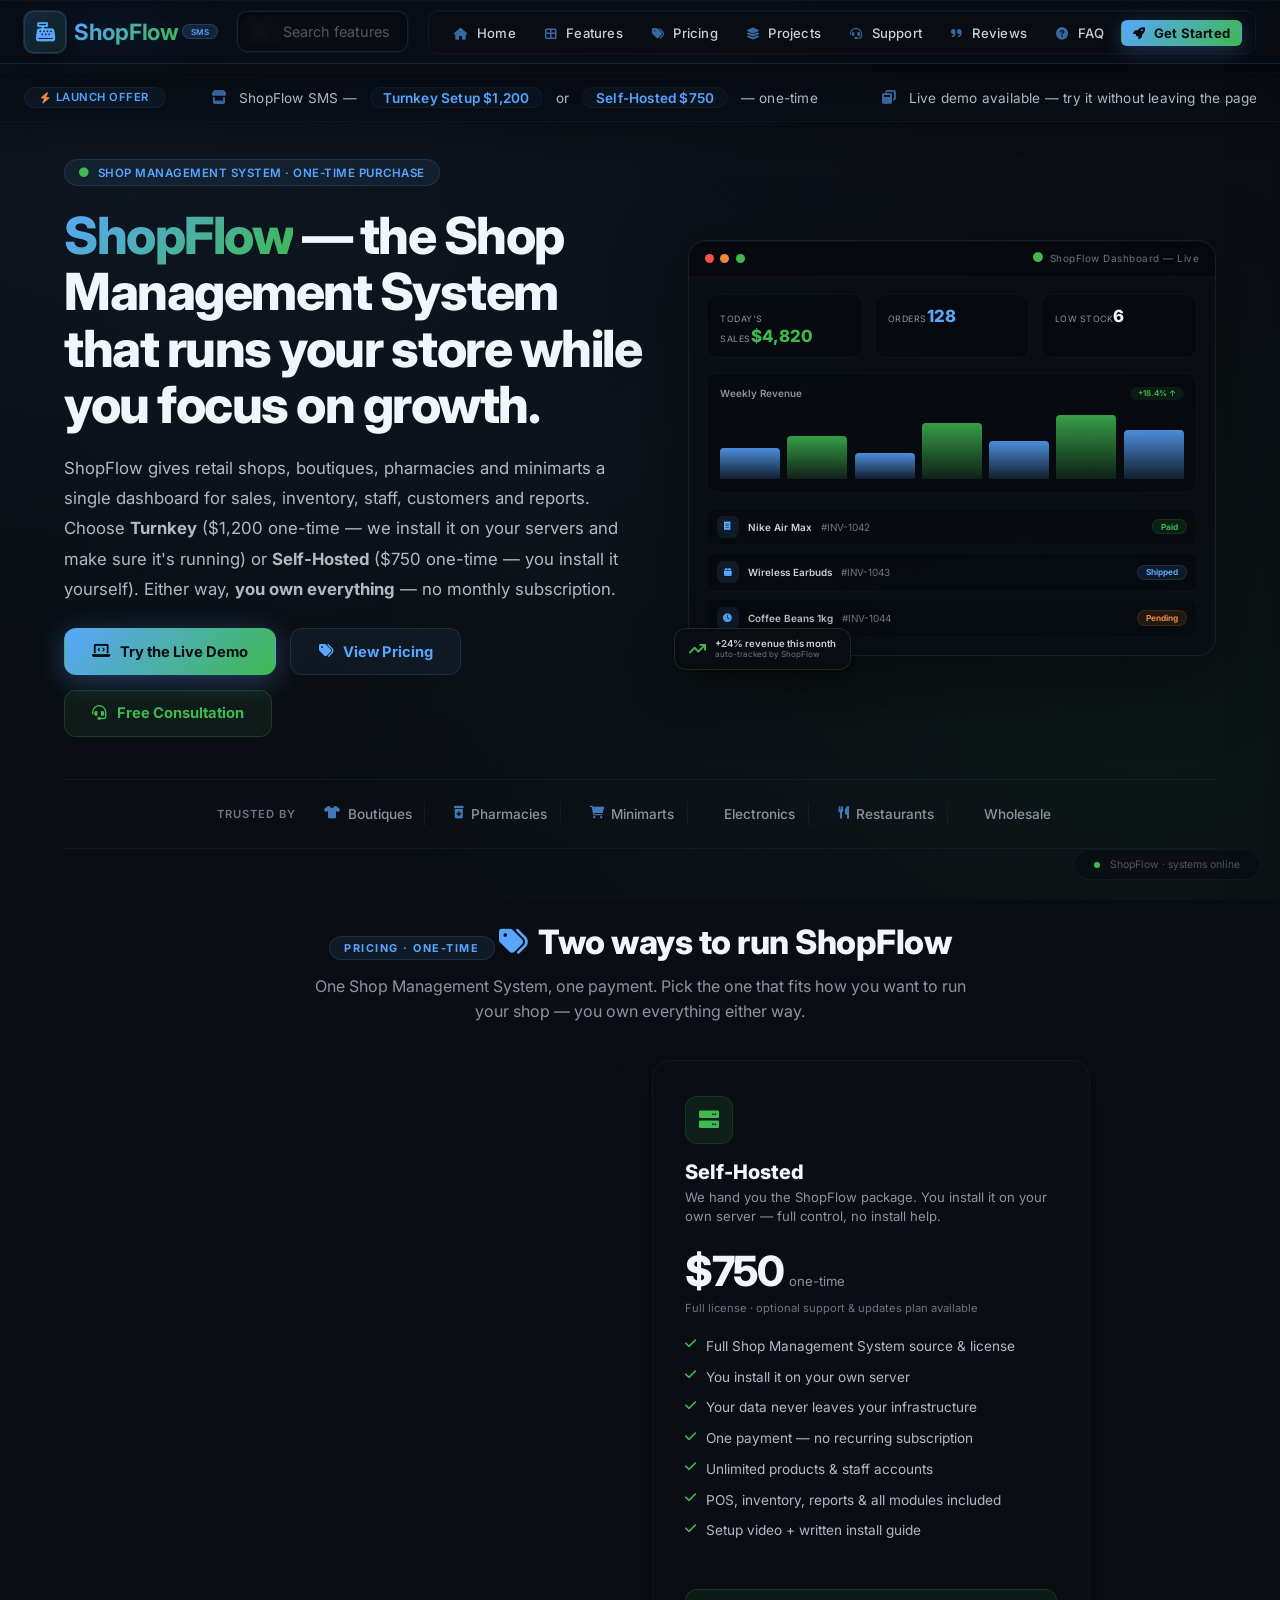
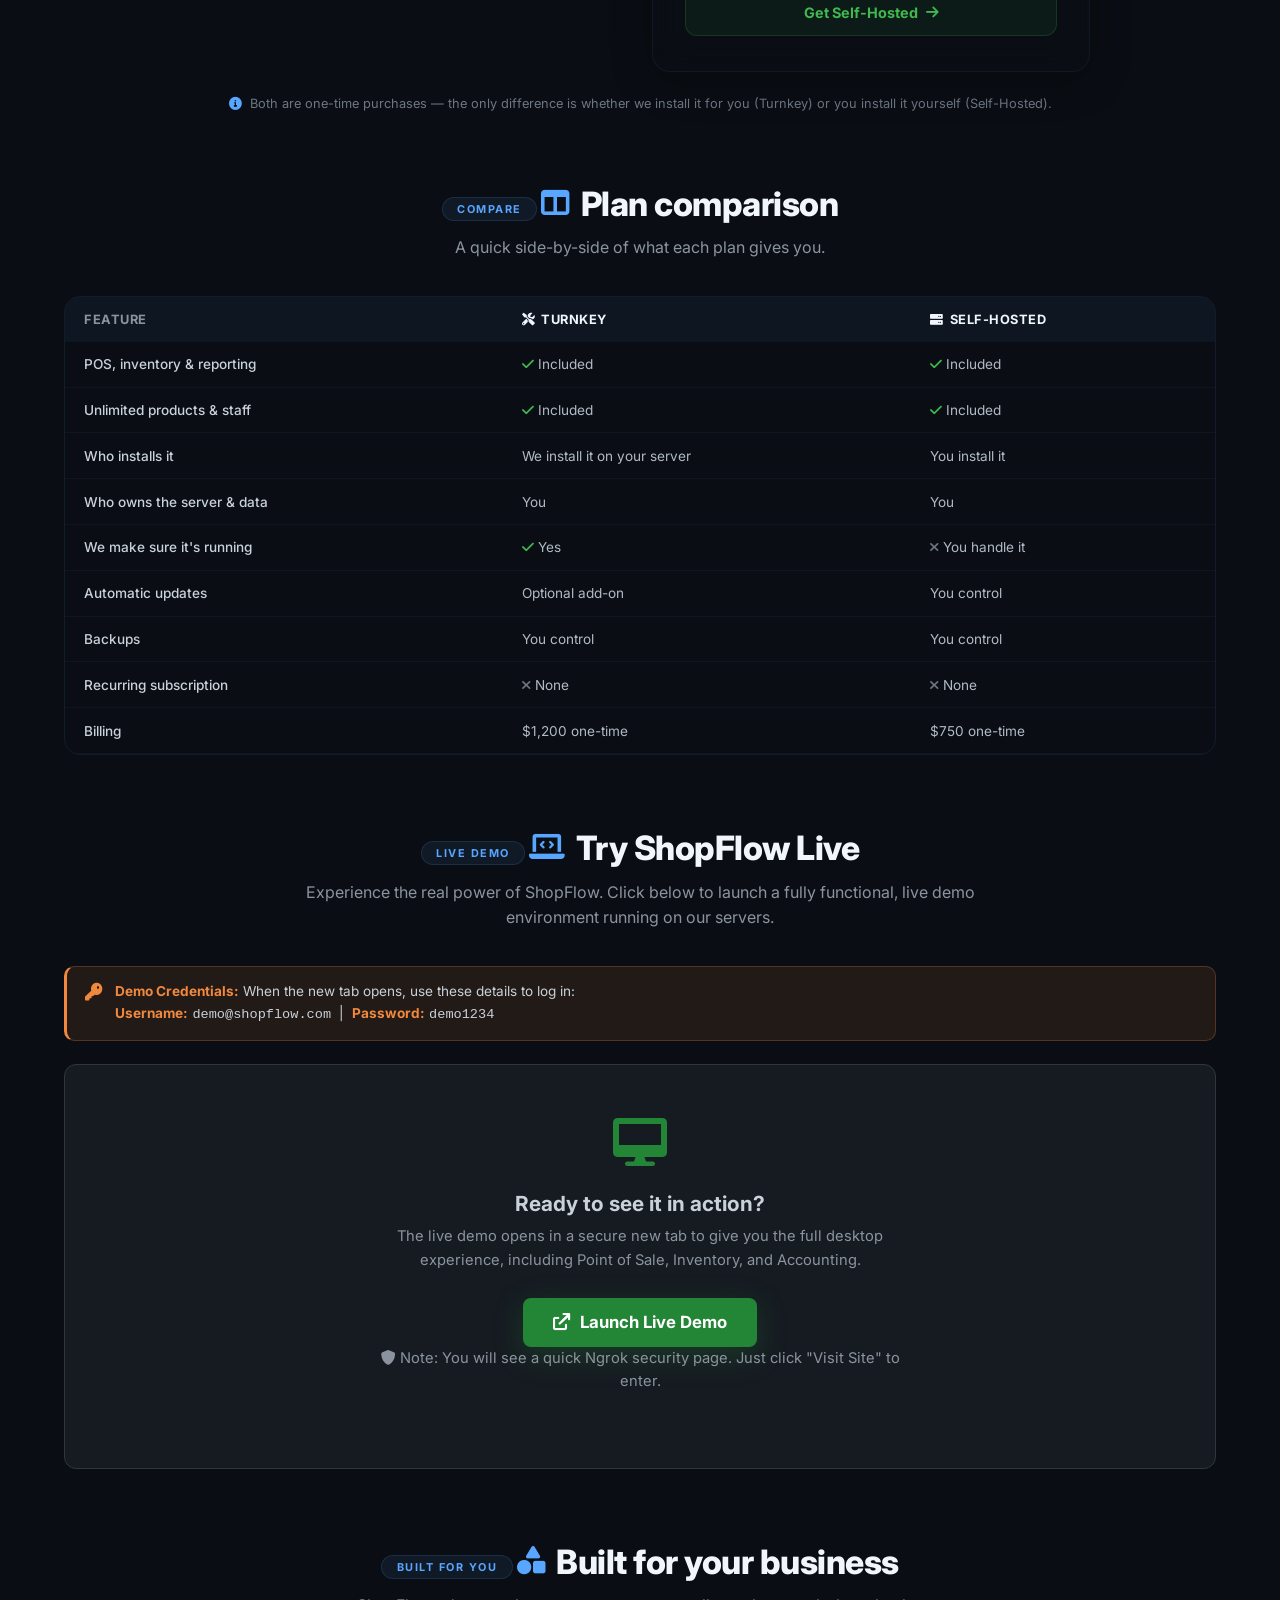
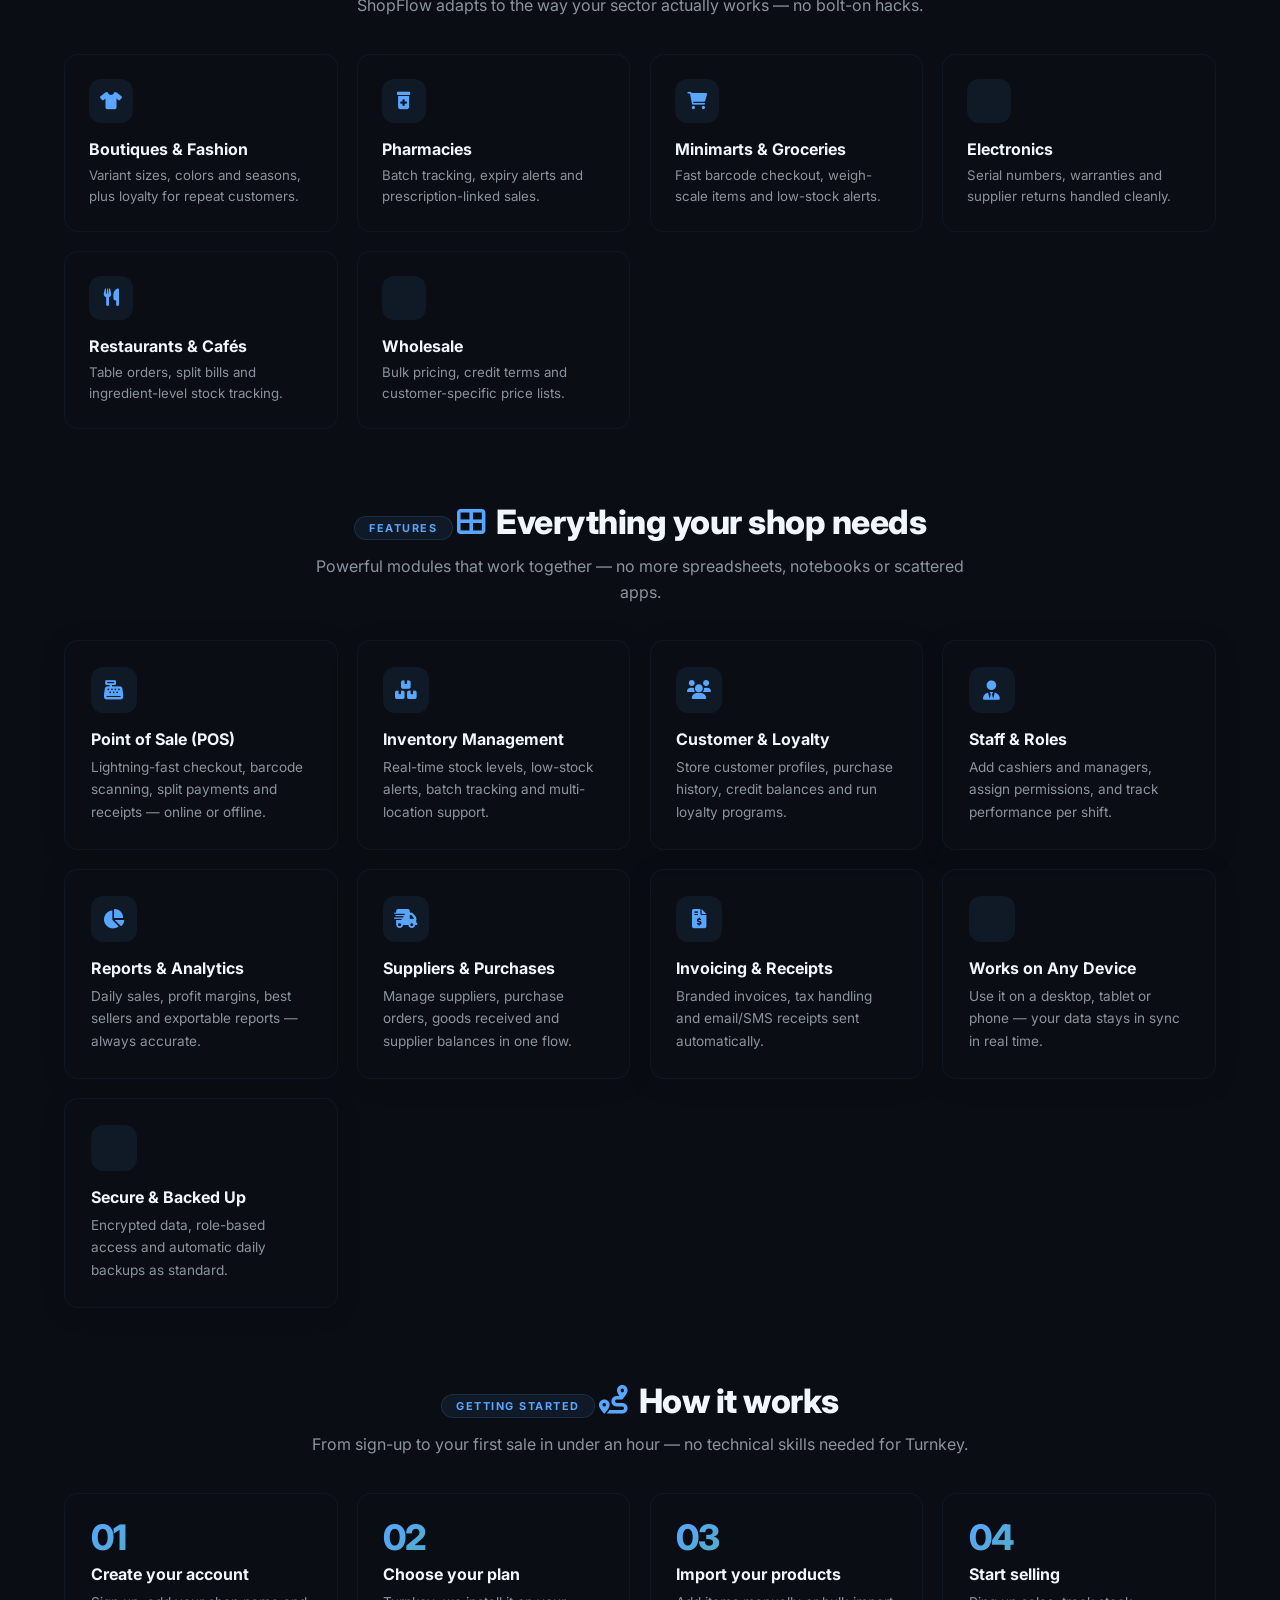
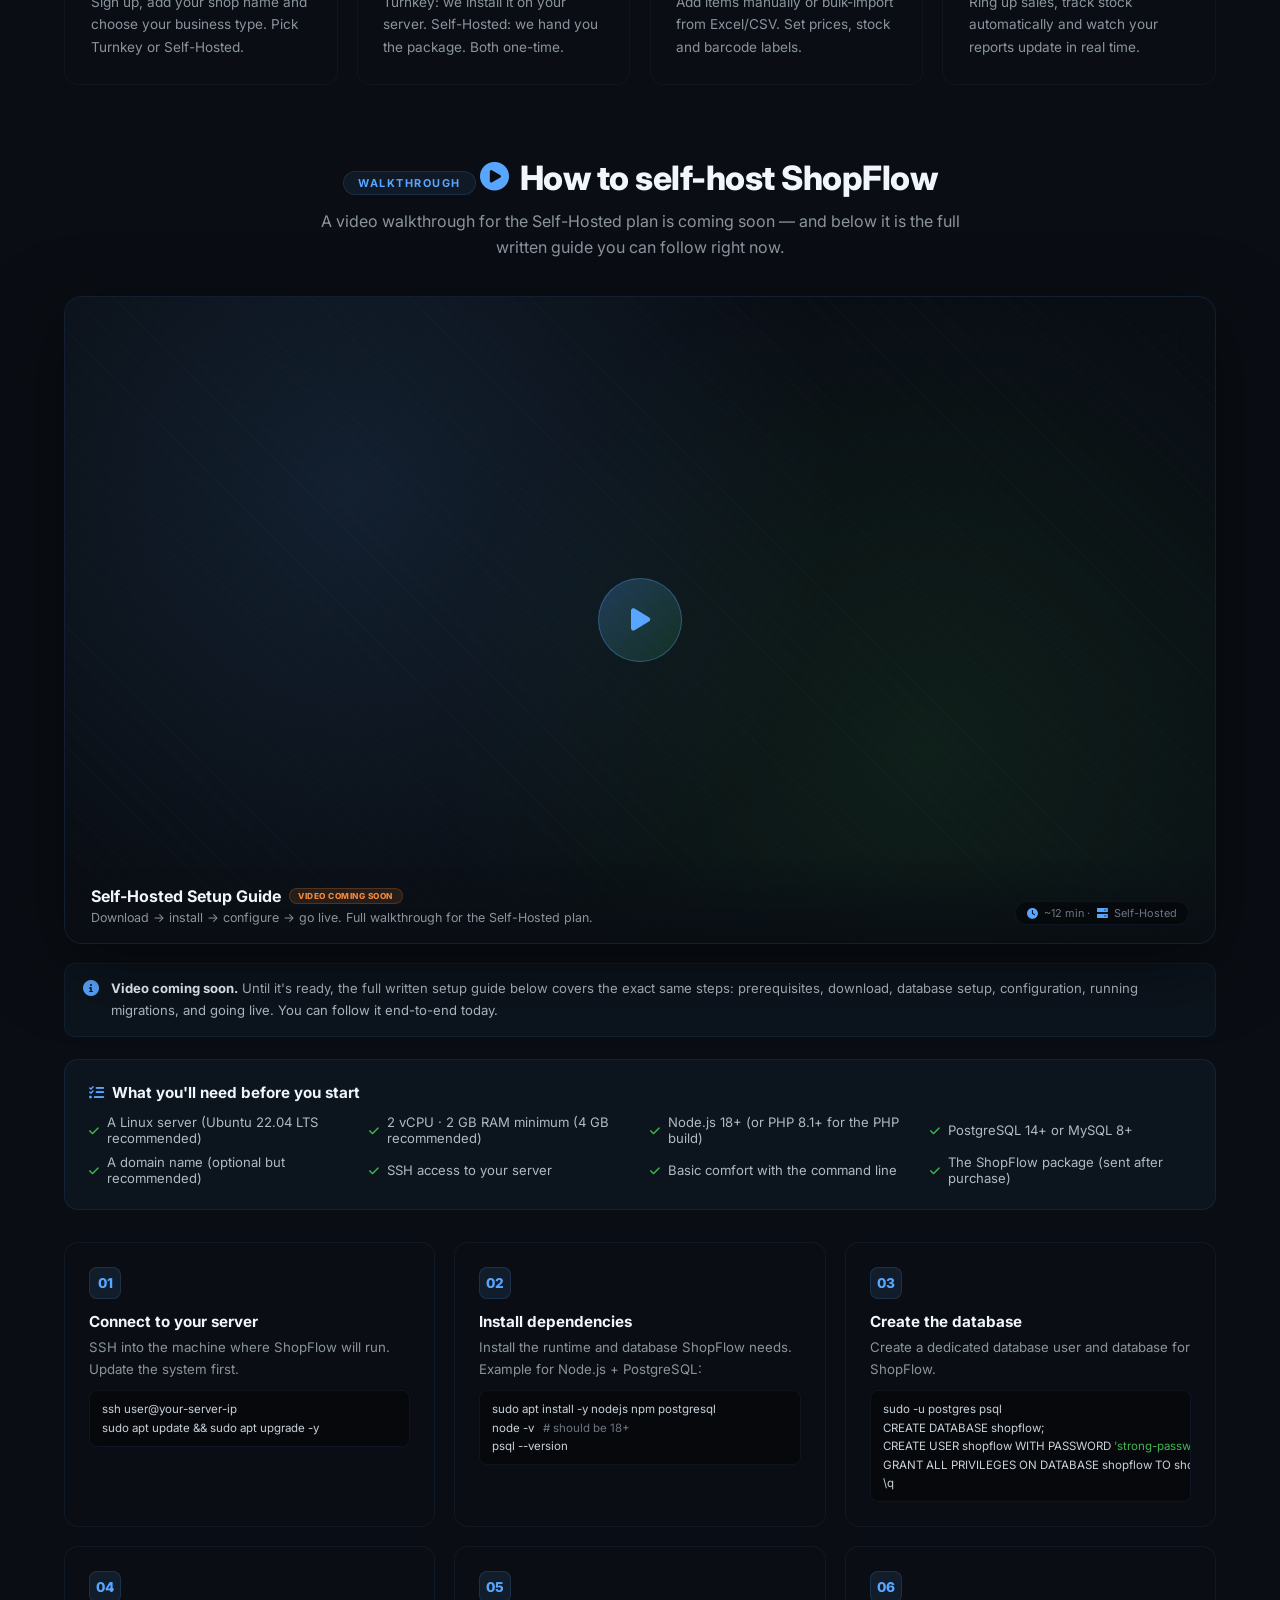
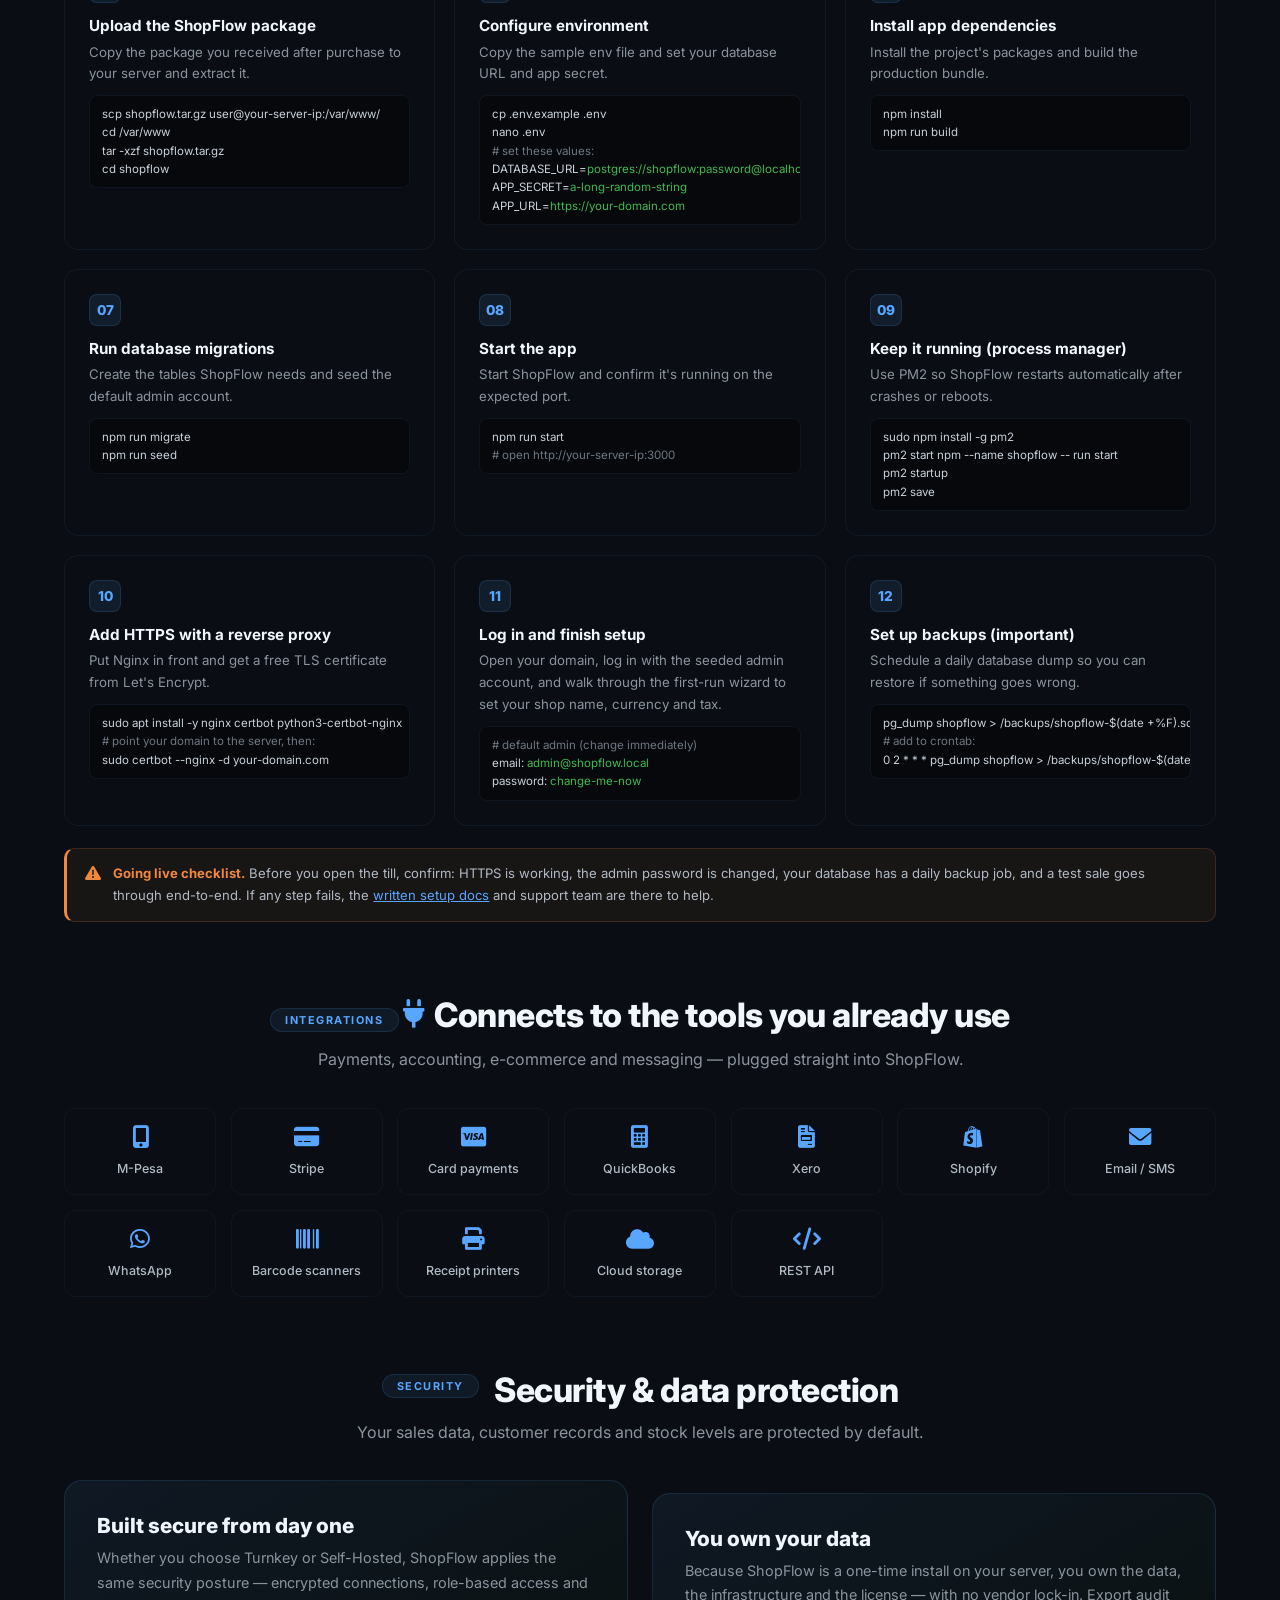
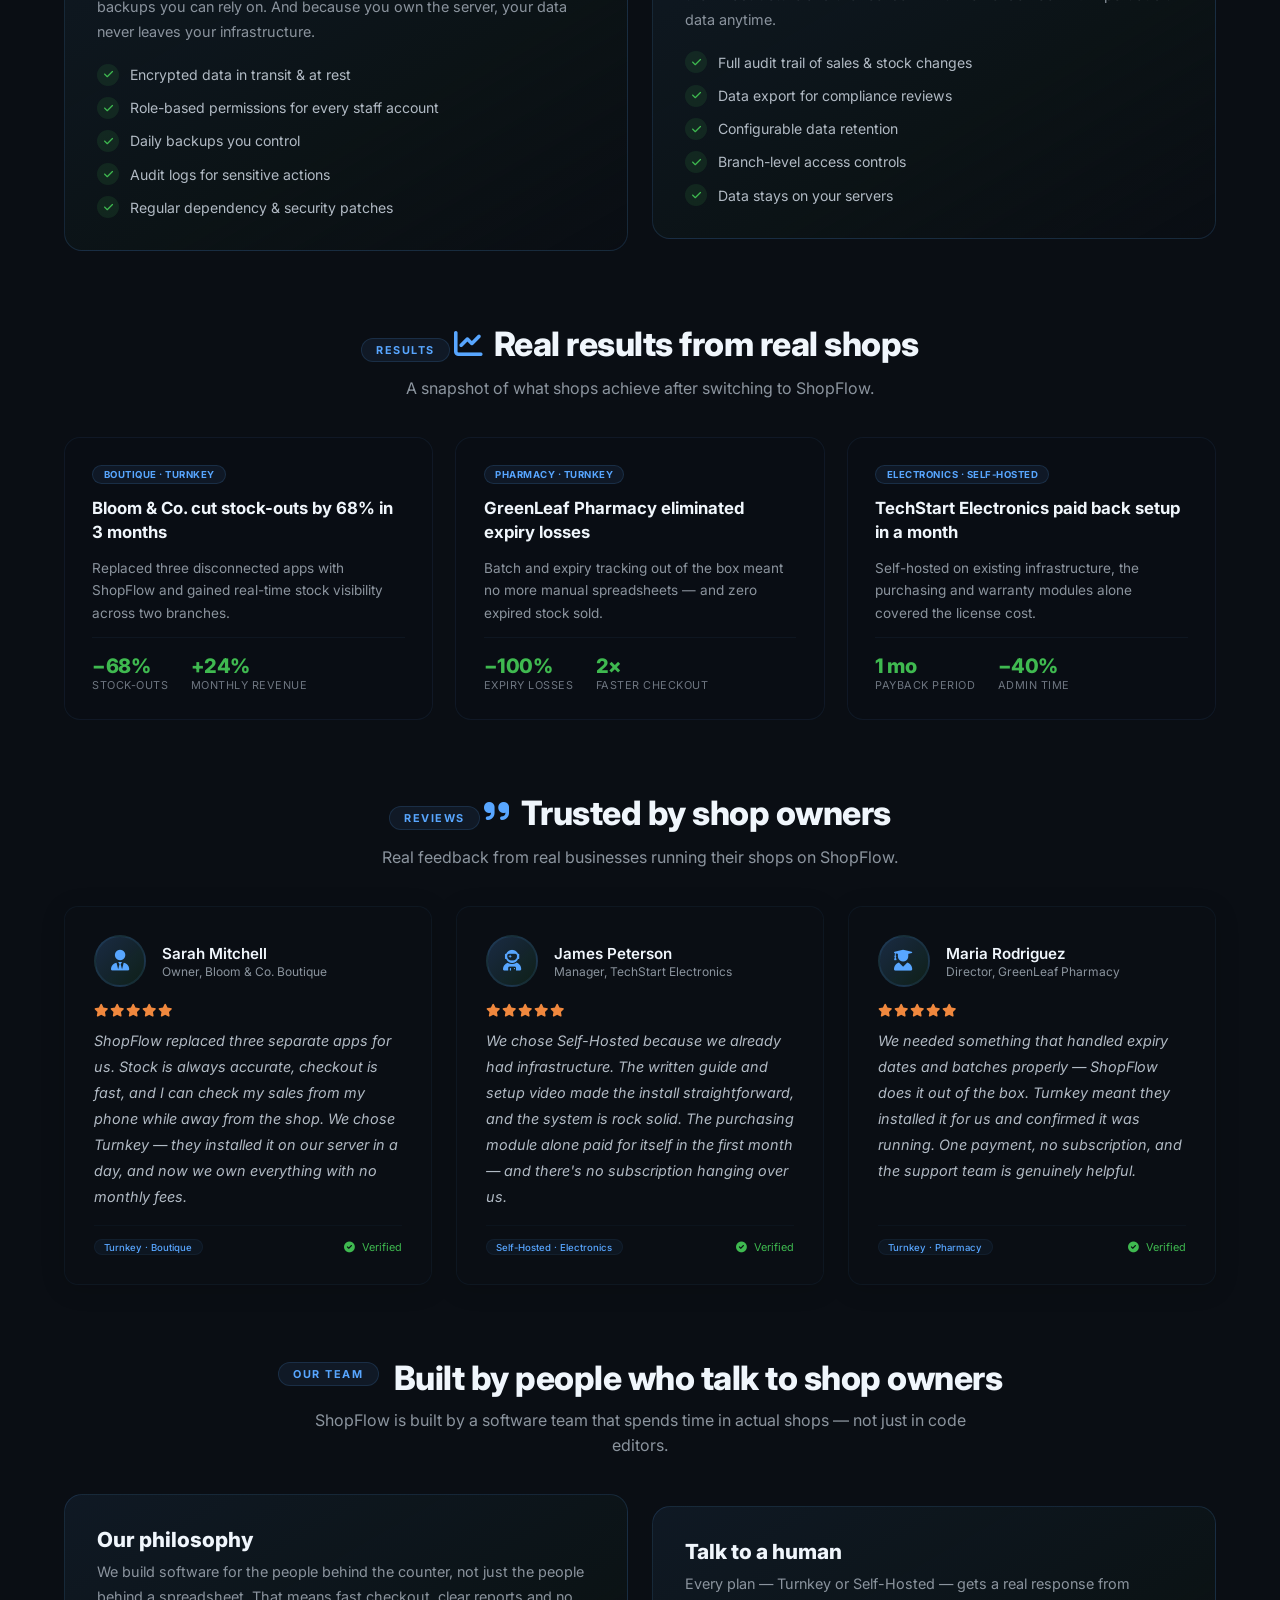
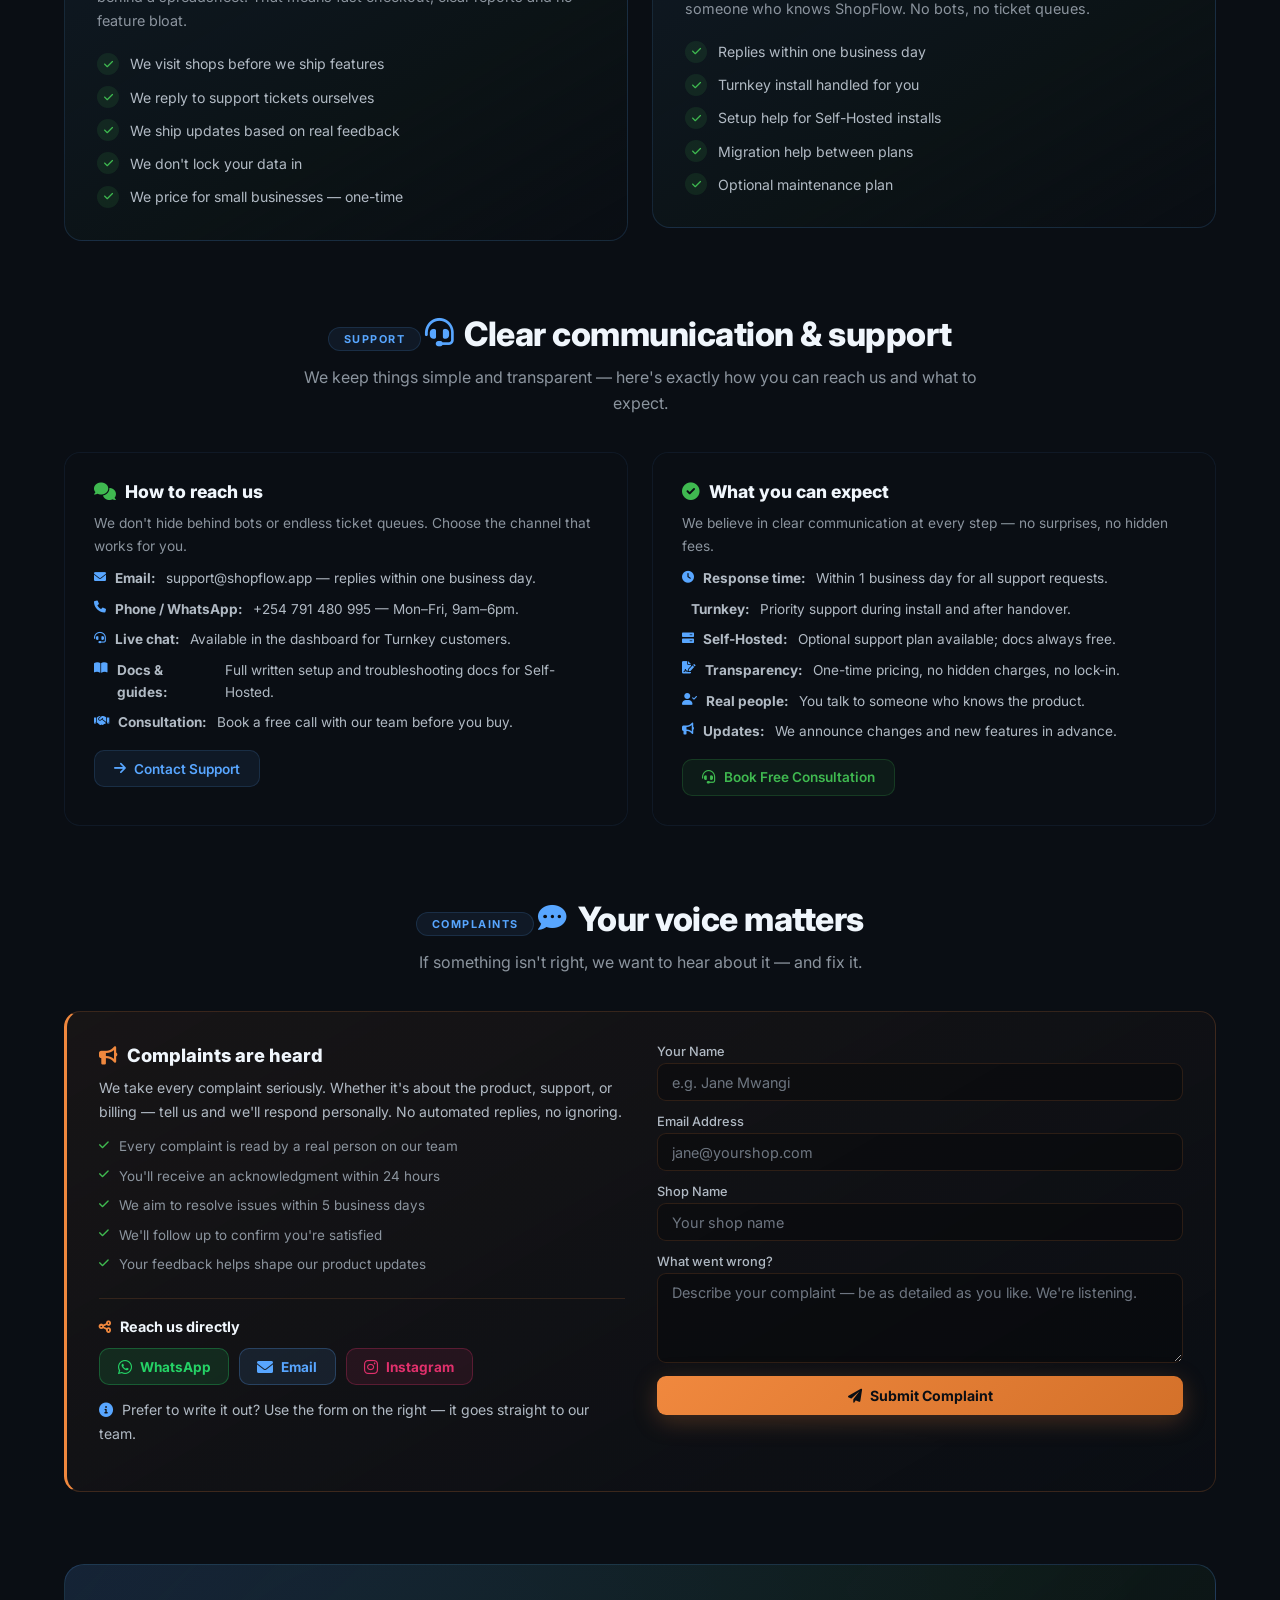
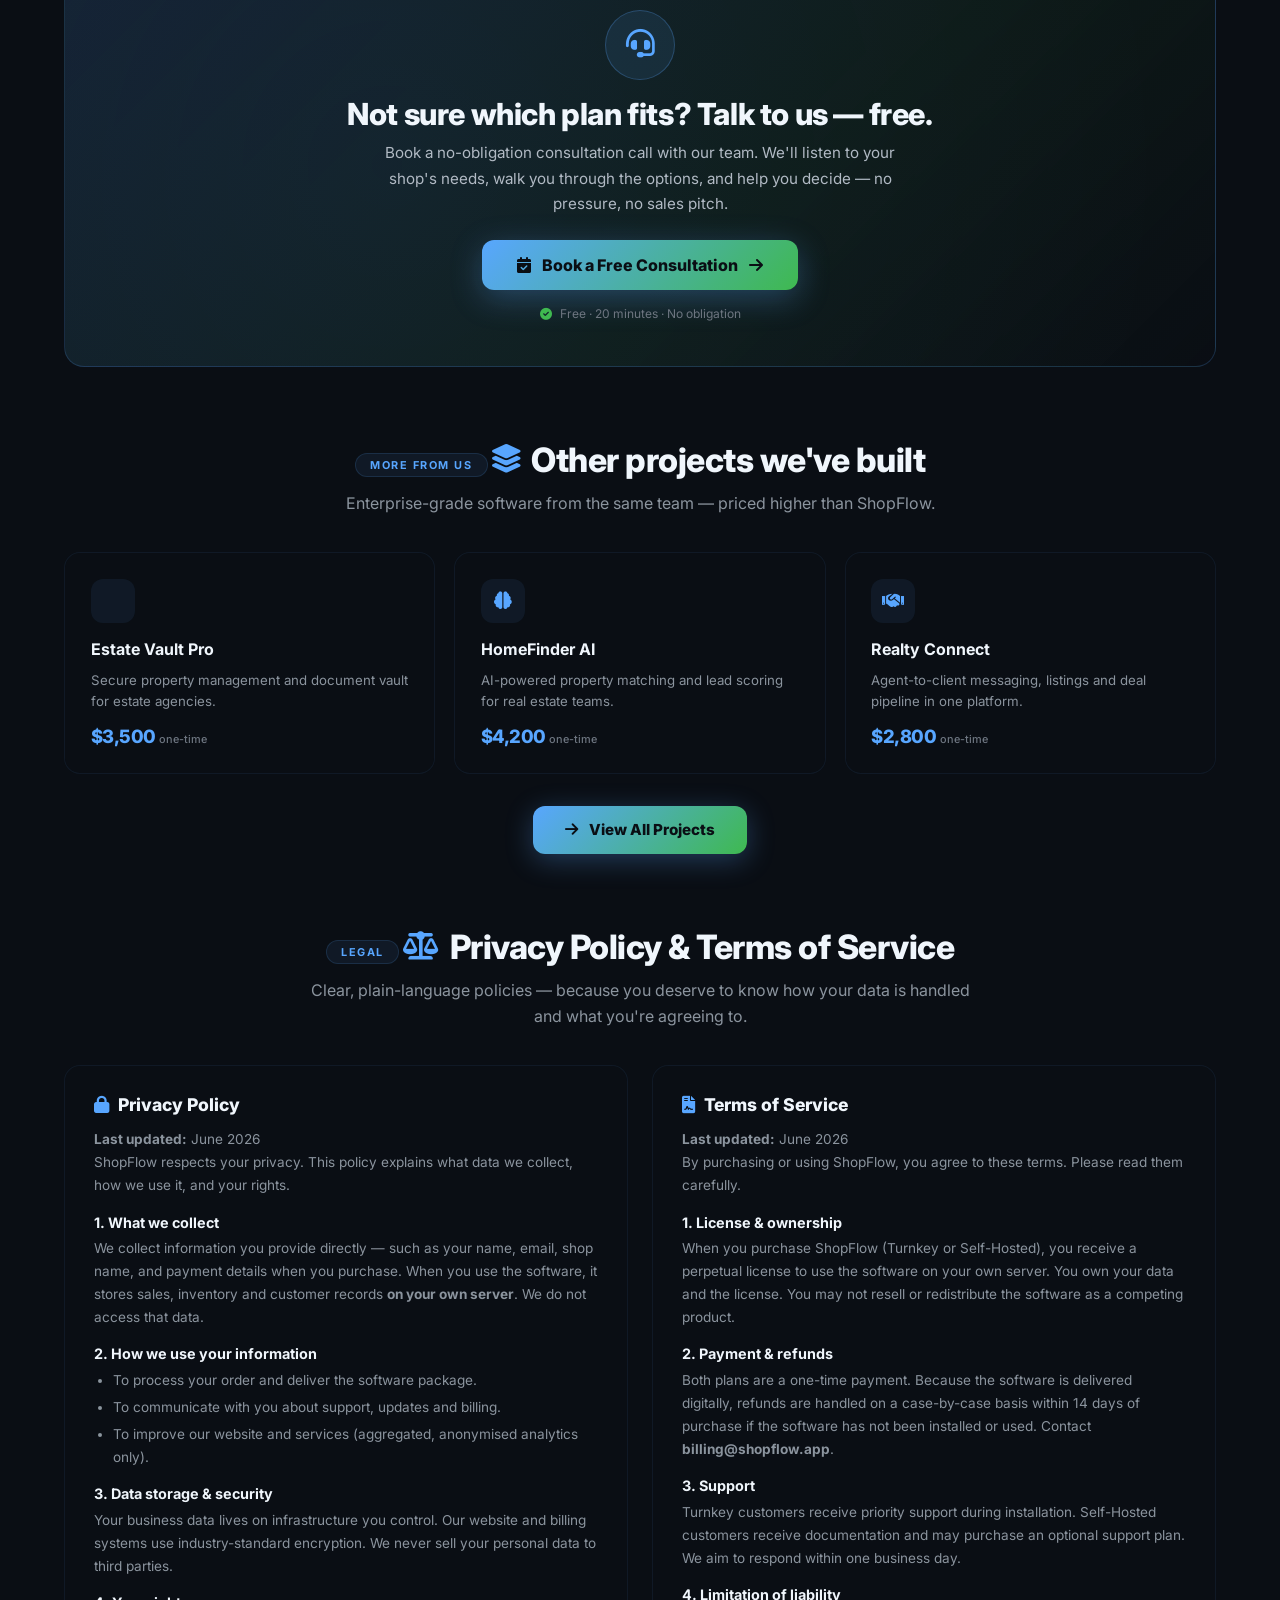
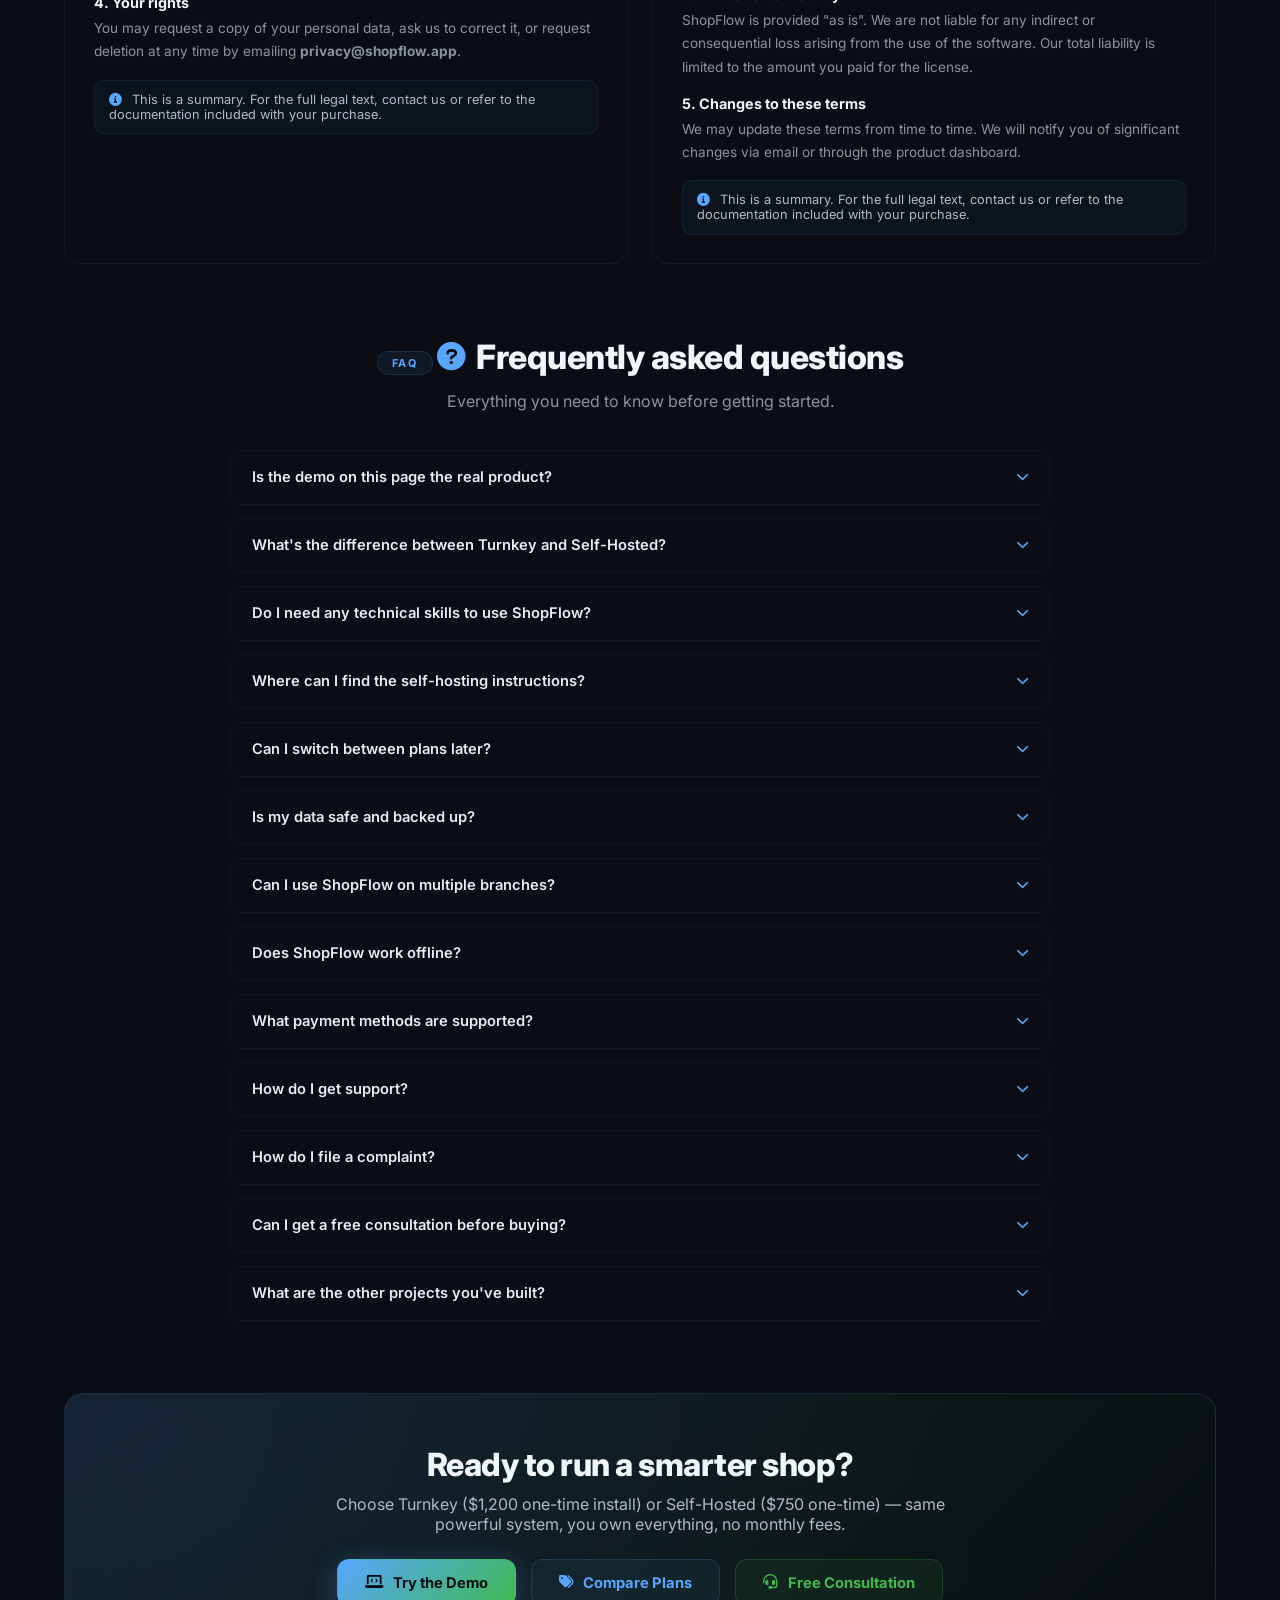
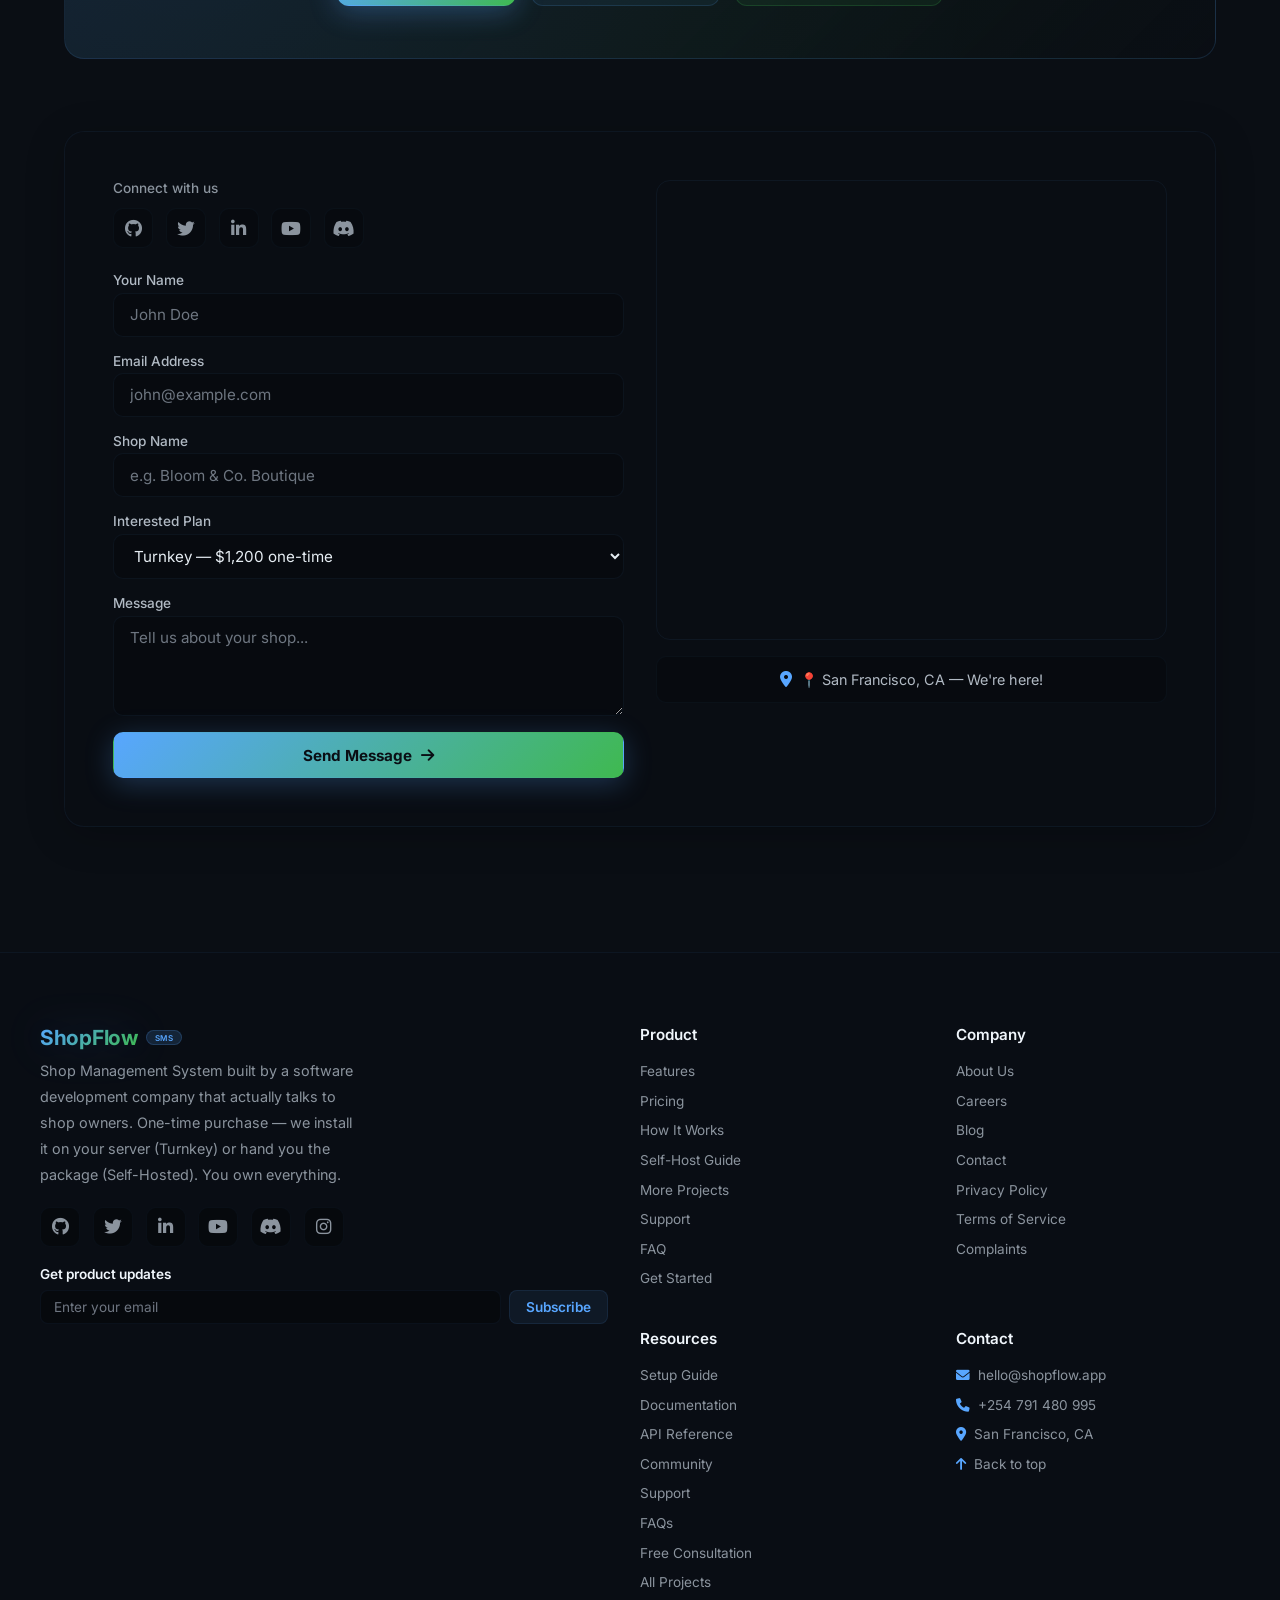
==== commit 6f033842: "Refactor background styles and cursor glow functionality" ====
--- a/index.html
+++ b/index.html
@@ -25,12 +25,16 @@
       --text-faint: #6e7681;
     }
     body {
-      background: var(--bg);
+      background-color: var(--bg);
       background-image: 
         radial-gradient(ellipse at 10% 20%, rgba(88, 166, 255, 0.05) 0%, transparent 50%),
         radial-gradient(ellipse at 90% 80%, rgba(63, 185, 80, 0.05) 0%, transparent 50%),
         radial-gradient(ellipse at 50% 50%, rgba(88, 166, 255, 0.02) 0%, transparent 70%);
+      background-attachment: fixed;
+      background-repeat: no-repeat;
+      background-size: cover;
       min-height: 100vh;
+      min-height: 100dvh;
       display: flex;
       flex-direction: column;
       font-family: 'Inter', 'Segoe UI', system-ui, -apple-system, sans-serif;
@@ -42,7 +46,9 @@
     body::before {
       content: '';
       position: fixed;
-      top: 0; left: 0; width: 100%; height: 100%;
+      inset: 0;
+      width: 100%;
+      height: 100%;
       background-image: 
         radial-gradient(circle at 20% 30%, rgba(88, 166, 255, 0.03) 0%, transparent 3%),
         radial-gradient(circle at 80% 70%, rgba(63, 185, 80, 0.03) 0%, transparent 3%),
@@ -2736,15 +2742,18 @@
         stream.appendChild(span);
       }
 
-      /* -------- Cursor glow -------- */
-      document.body.addEventListener('mousemove', function(e) {
-        const x = e.clientX / window.innerWidth;
-        const y = e.clientY / window.innerHeight;
-        document.body.style.backgroundImage = `
-          radial-gradient(ellipse at ${x * 100}% ${y * 100}%, rgba(88, 166, 255, 0.06) 0%, transparent 40%),
-          radial-gradient(ellipse at ${(1 - x) * 100}% ${(1 - y) * 100}%, rgba(63, 185, 80, 0.04) 0%, transparent 40%)
-        `;
-      });
+      /* -------- Cursor glow (desktop only, touch-safe) -------- */
+      const finePointer = window.matchMedia('(hover: hover) and (pointer: fine)').matches;
+      if (finePointer) {
+        document.body.addEventListener('mousemove', function(e) {
+          const x = e.clientX / window.innerWidth;
+          const y = e.clientY / window.innerHeight;
+          document.body.style.backgroundImage = `
+            radial-gradient(ellipse at ${x * 100}% ${y * 100}%, rgba(88, 166, 255, 0.06) 0%, transparent 40%),
+            radial-gradient(ellipse at ${(1 - x) * 100}% ${(1 - y) * 100}%, rgba(63, 185, 80, 0.04) 0%, transparent 40%)
+          `;
+        });
+      }
 
       /* -------- Smooth scroll -------- */
       document.querySelectorAll('a[href^="#"]').forEach(link => {
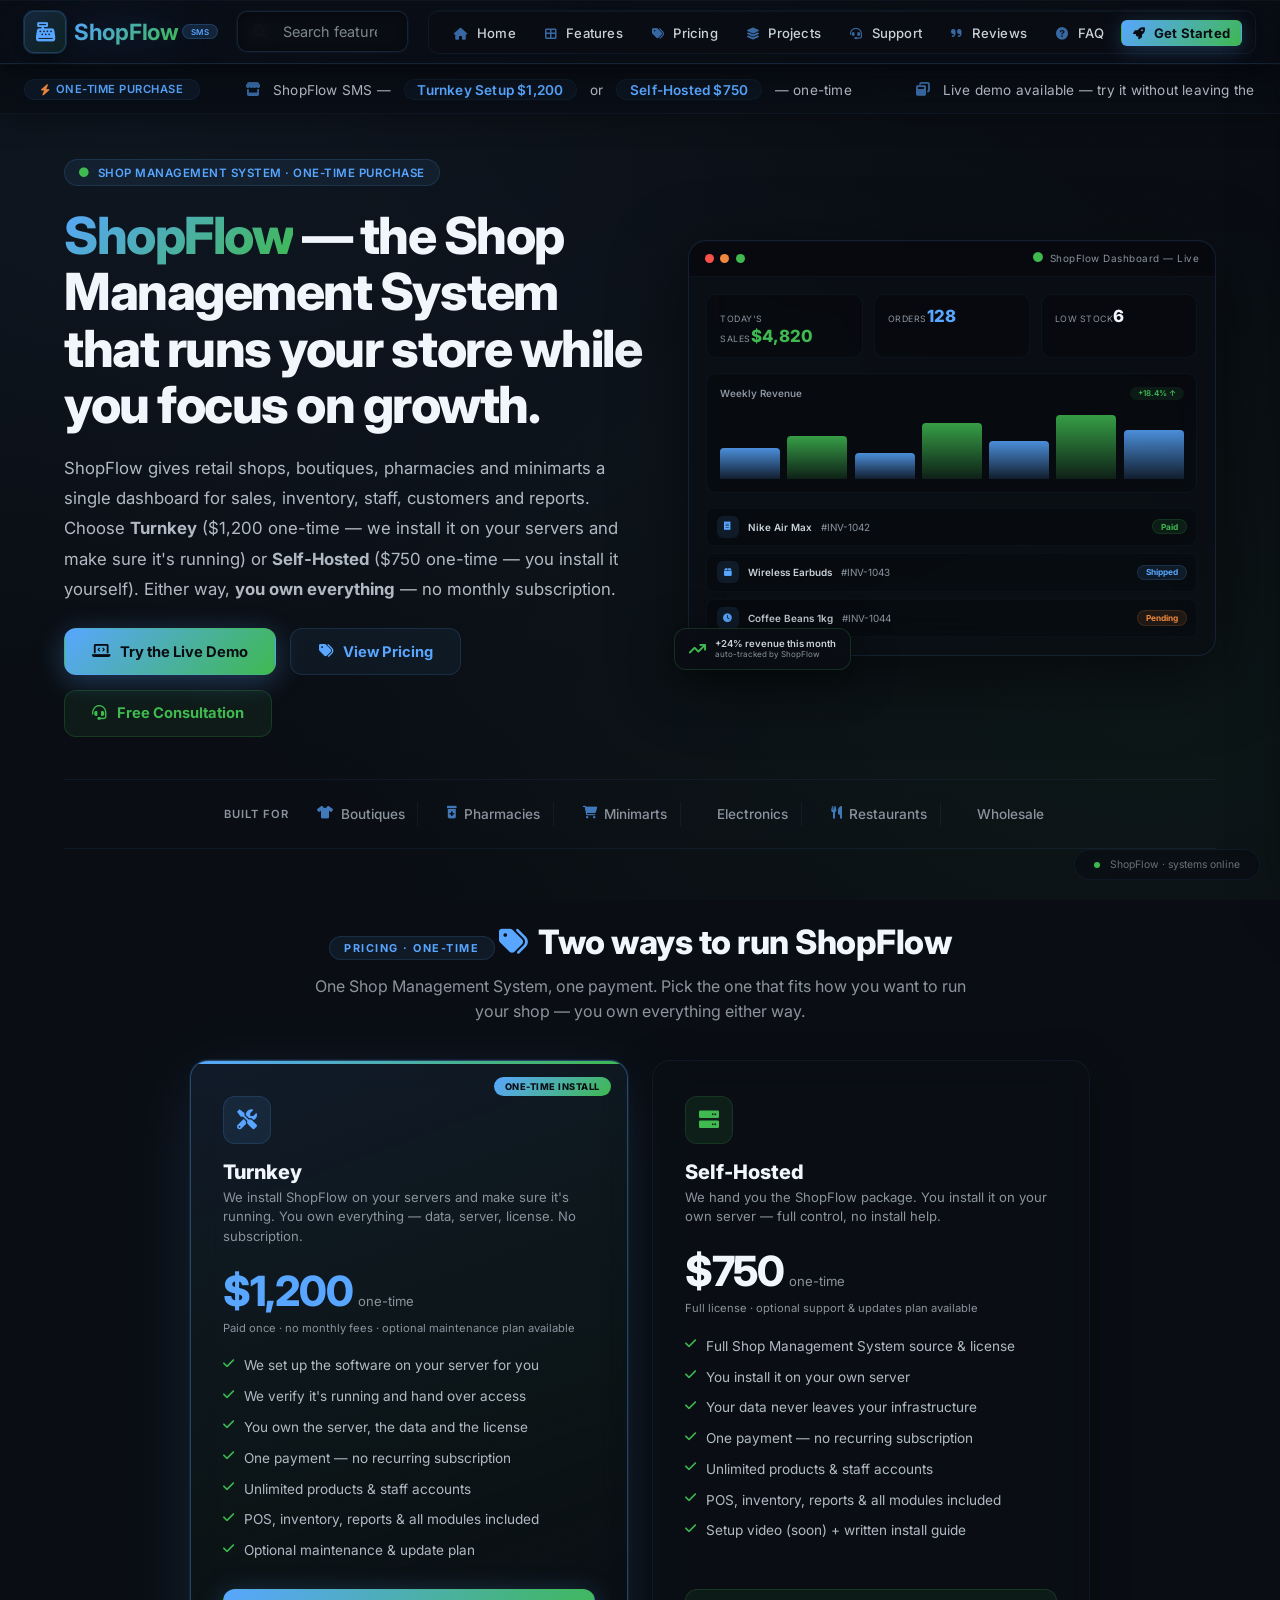
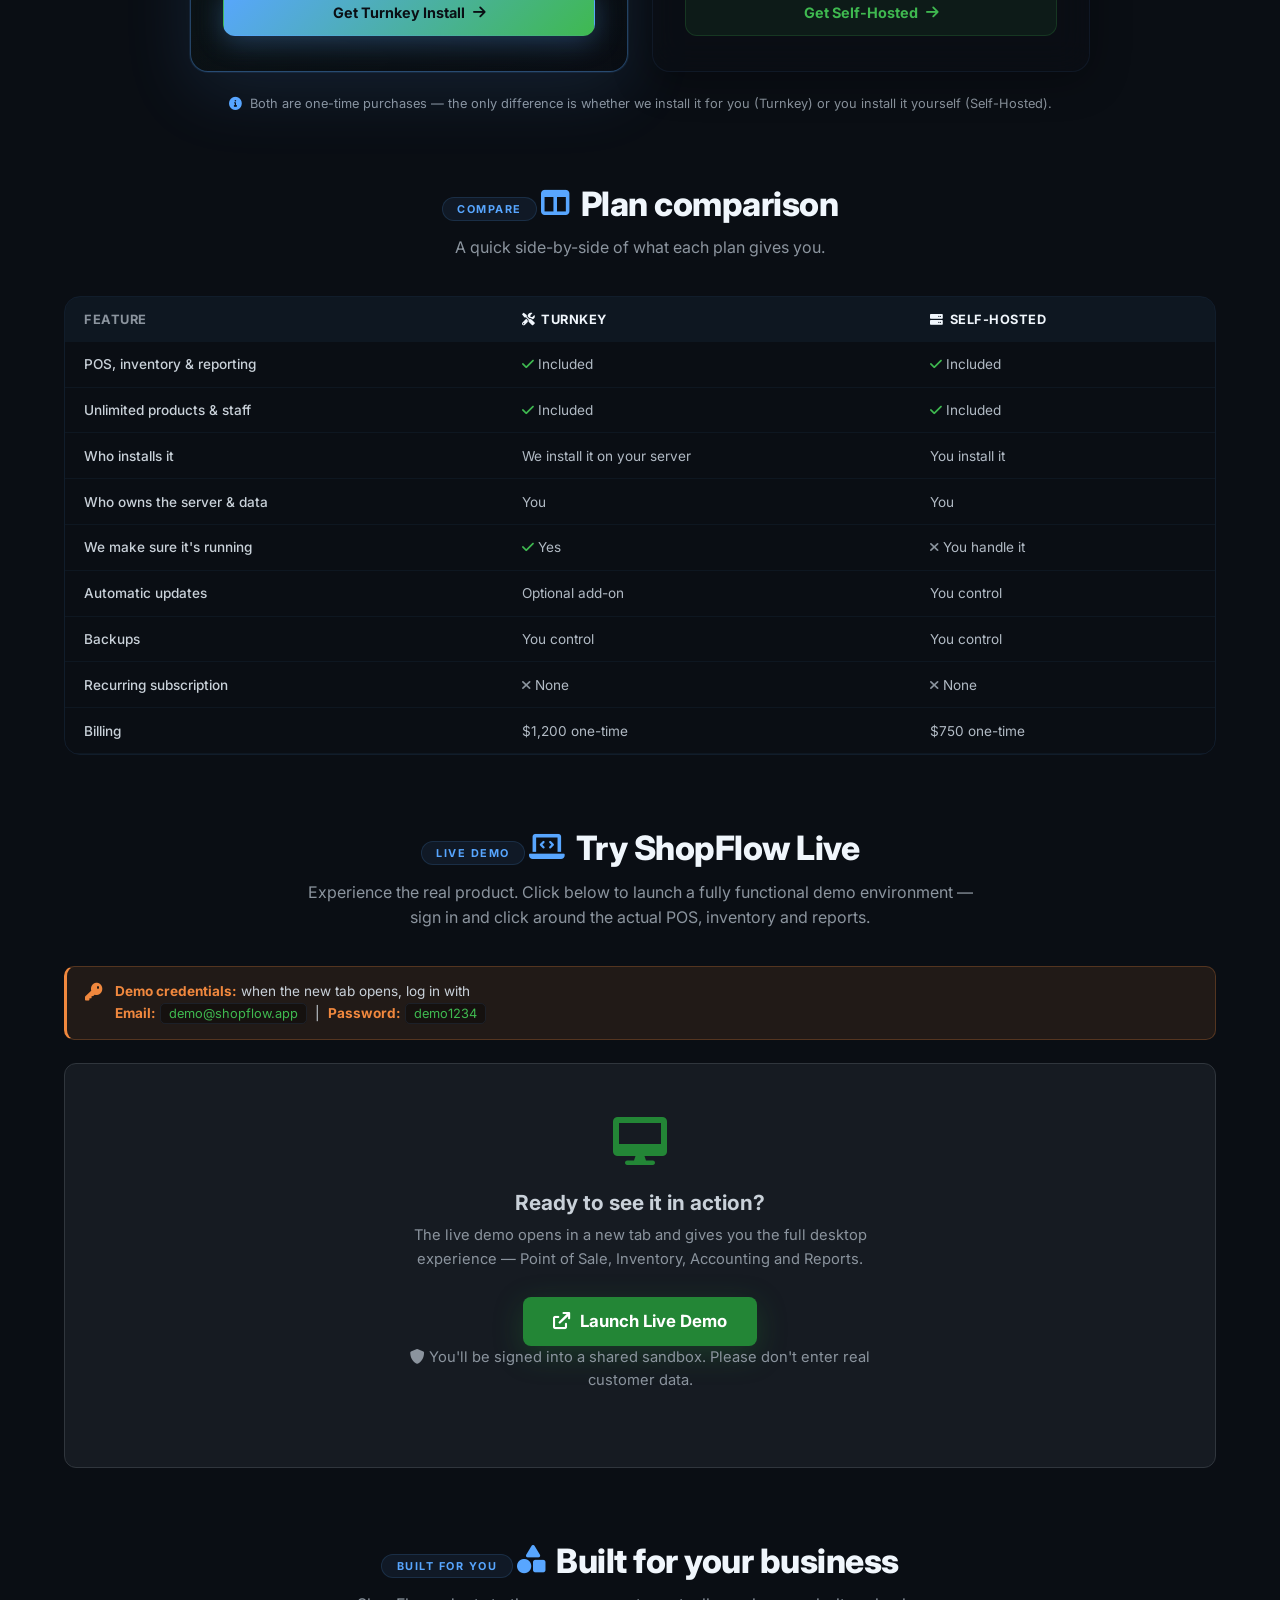
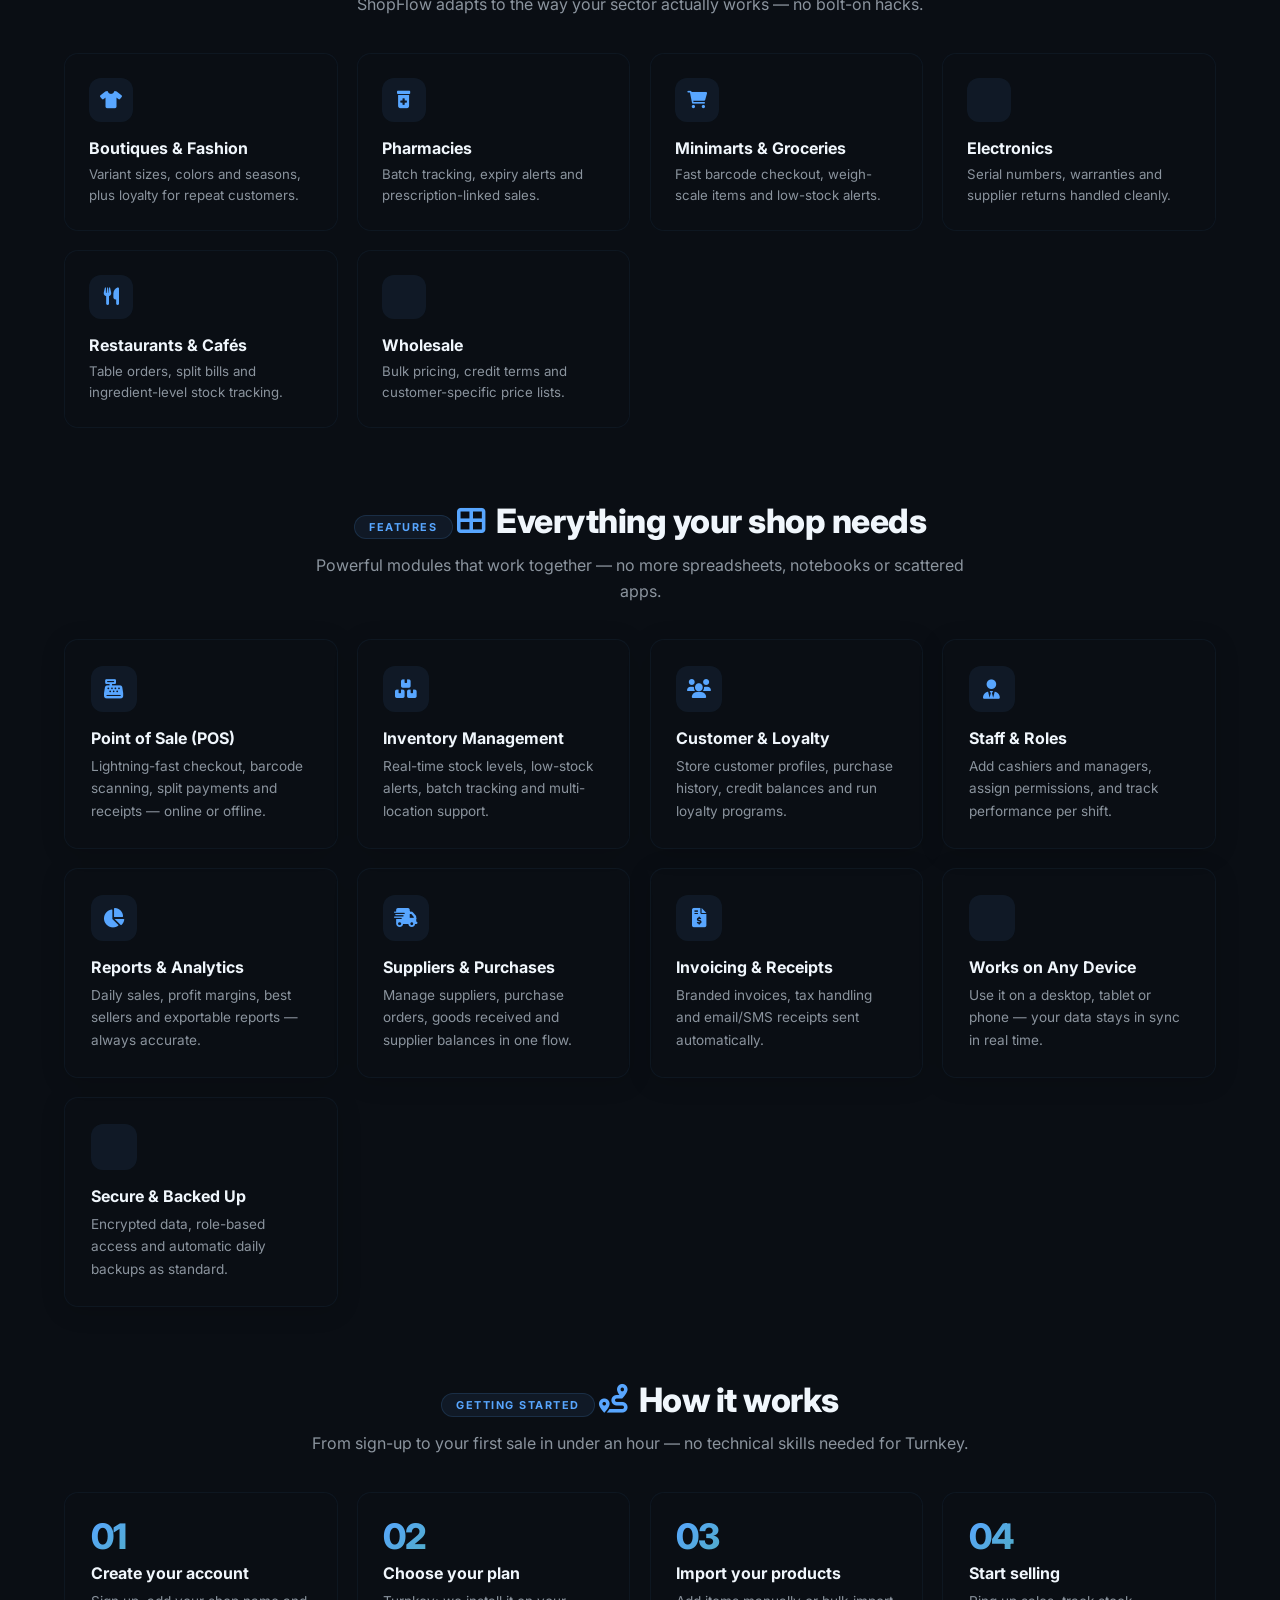
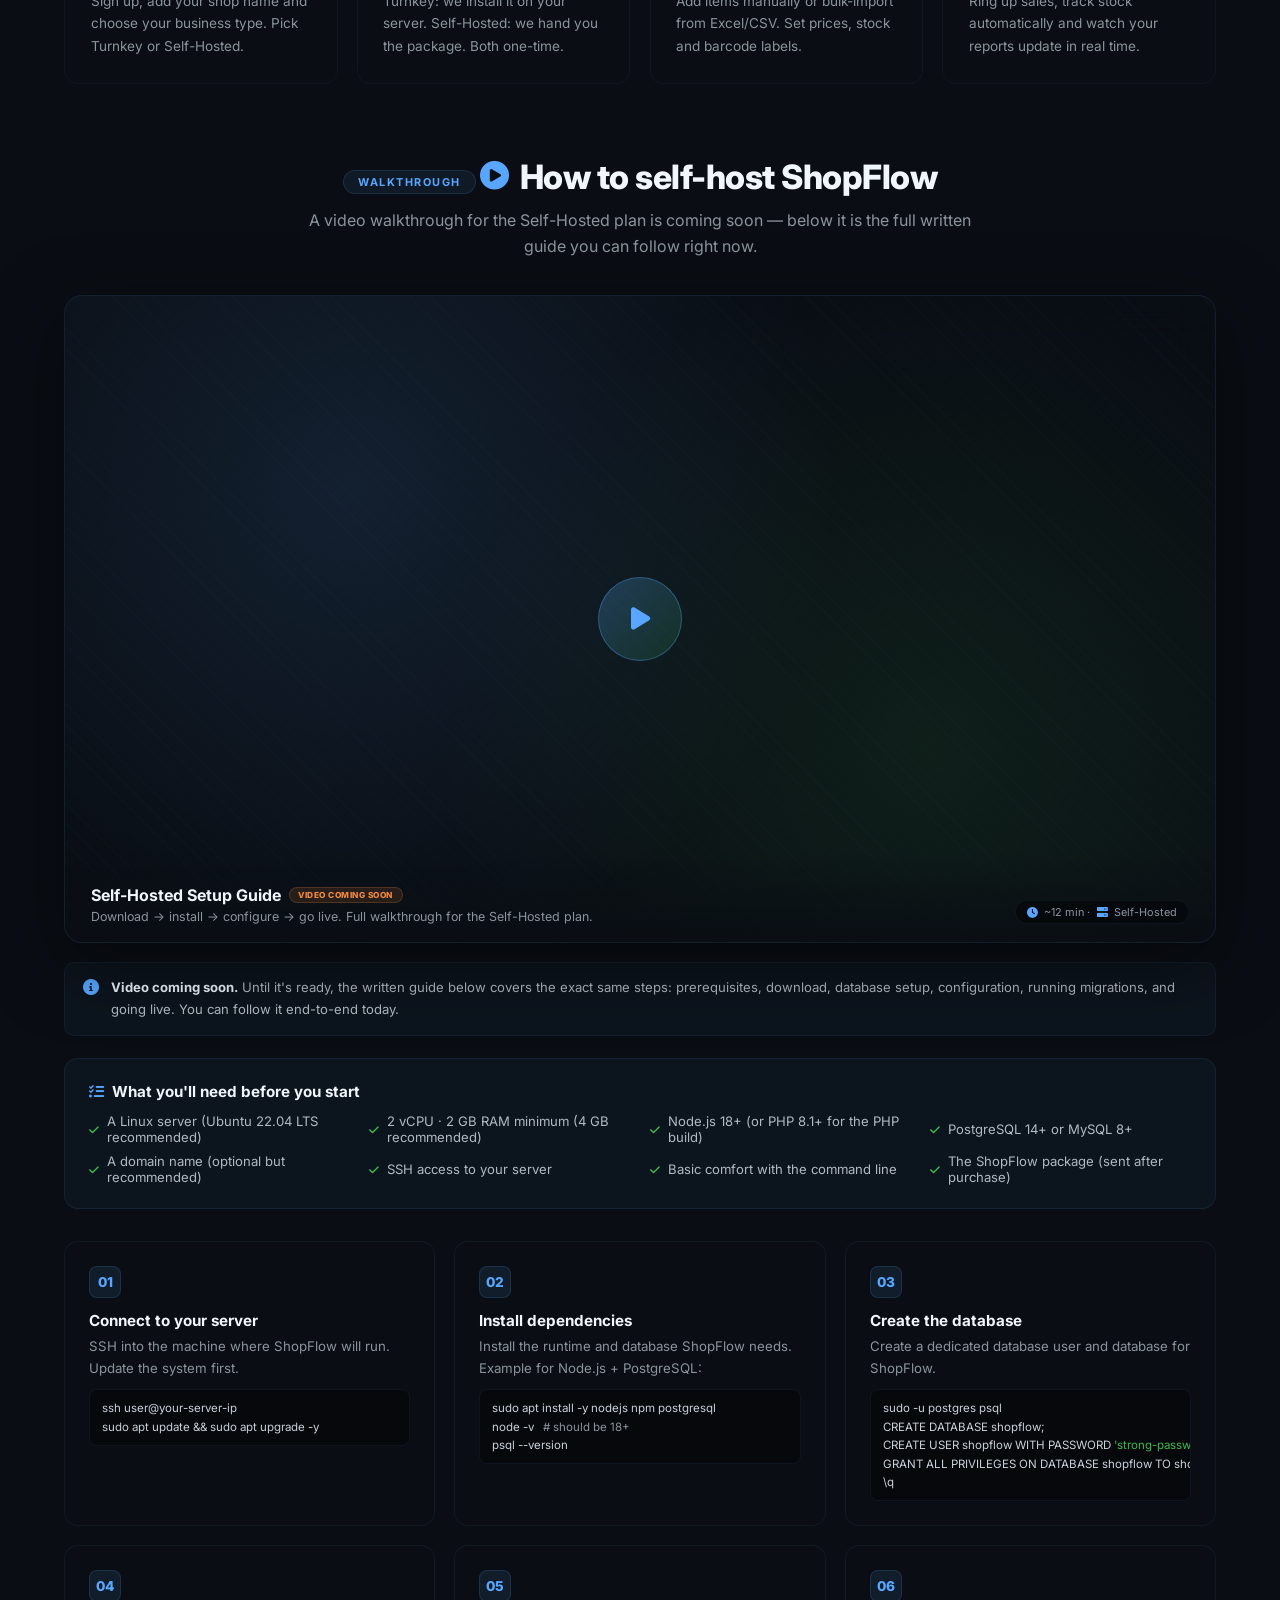
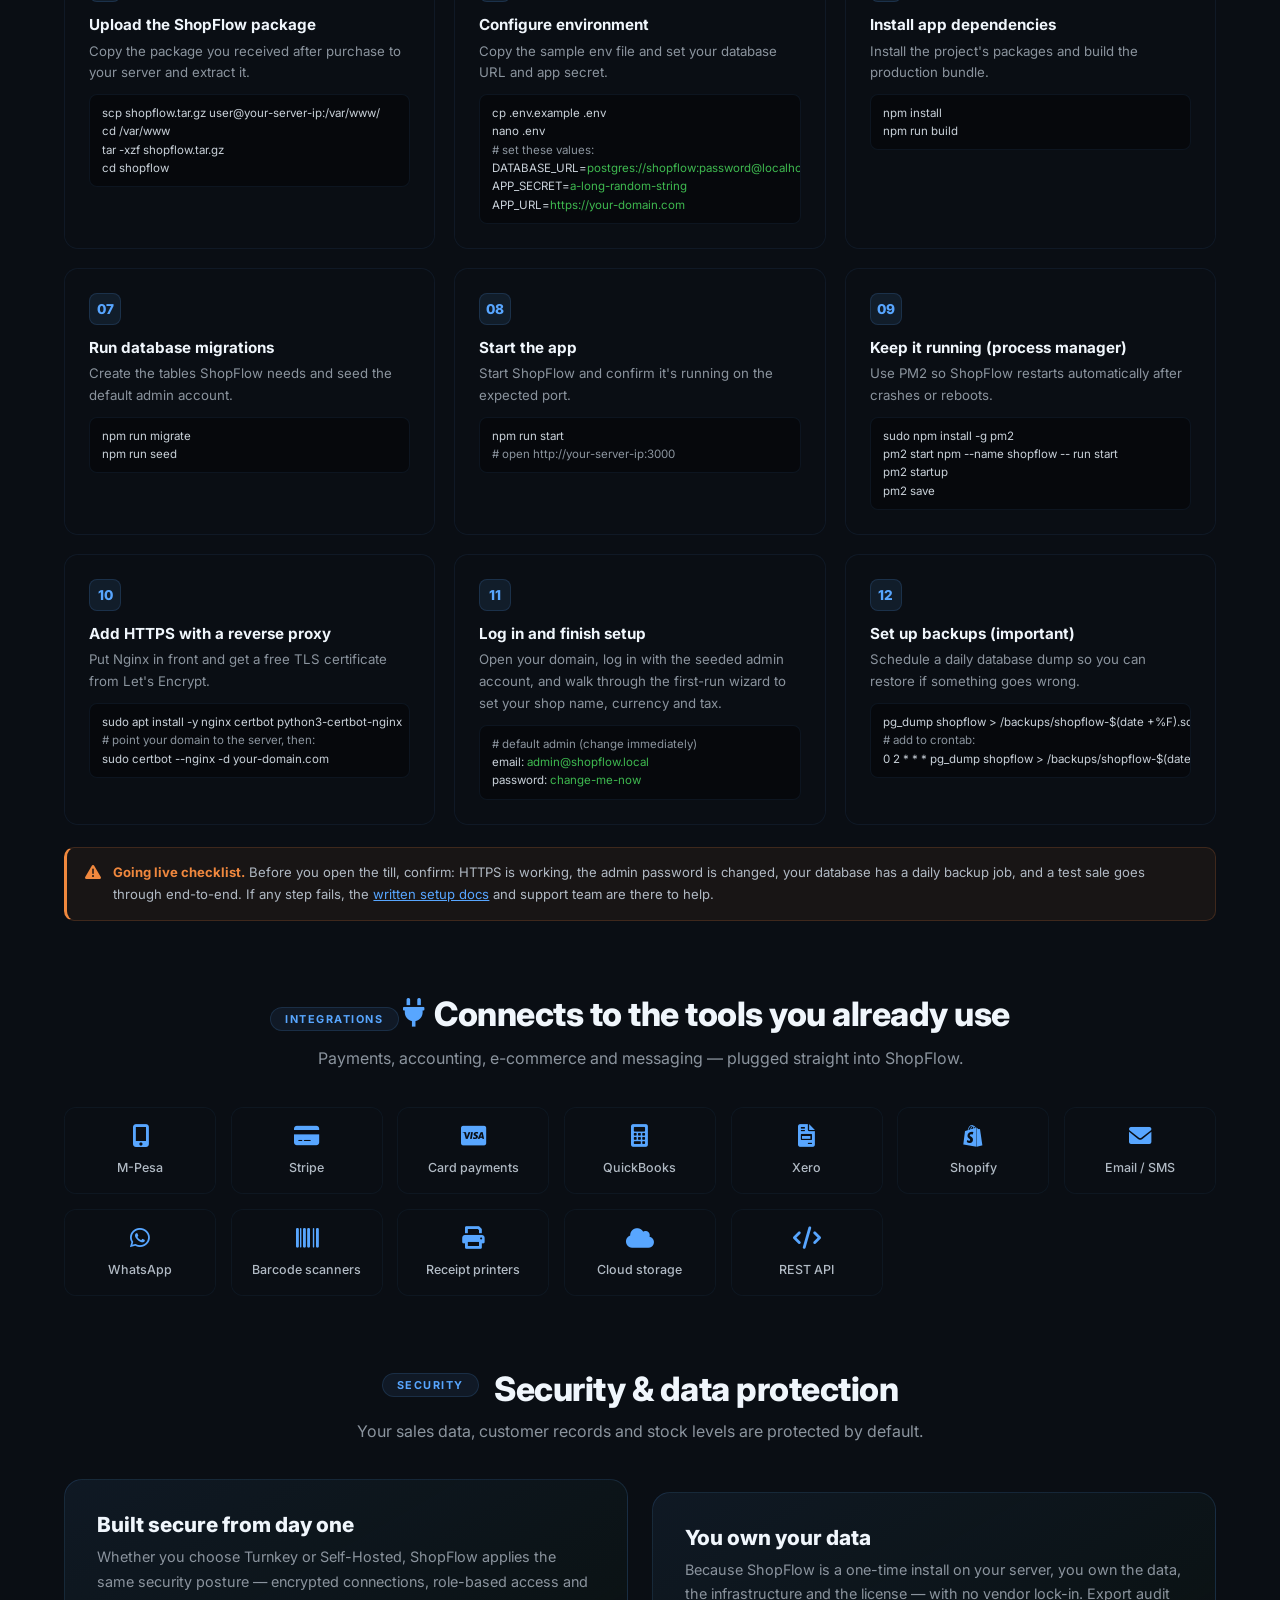
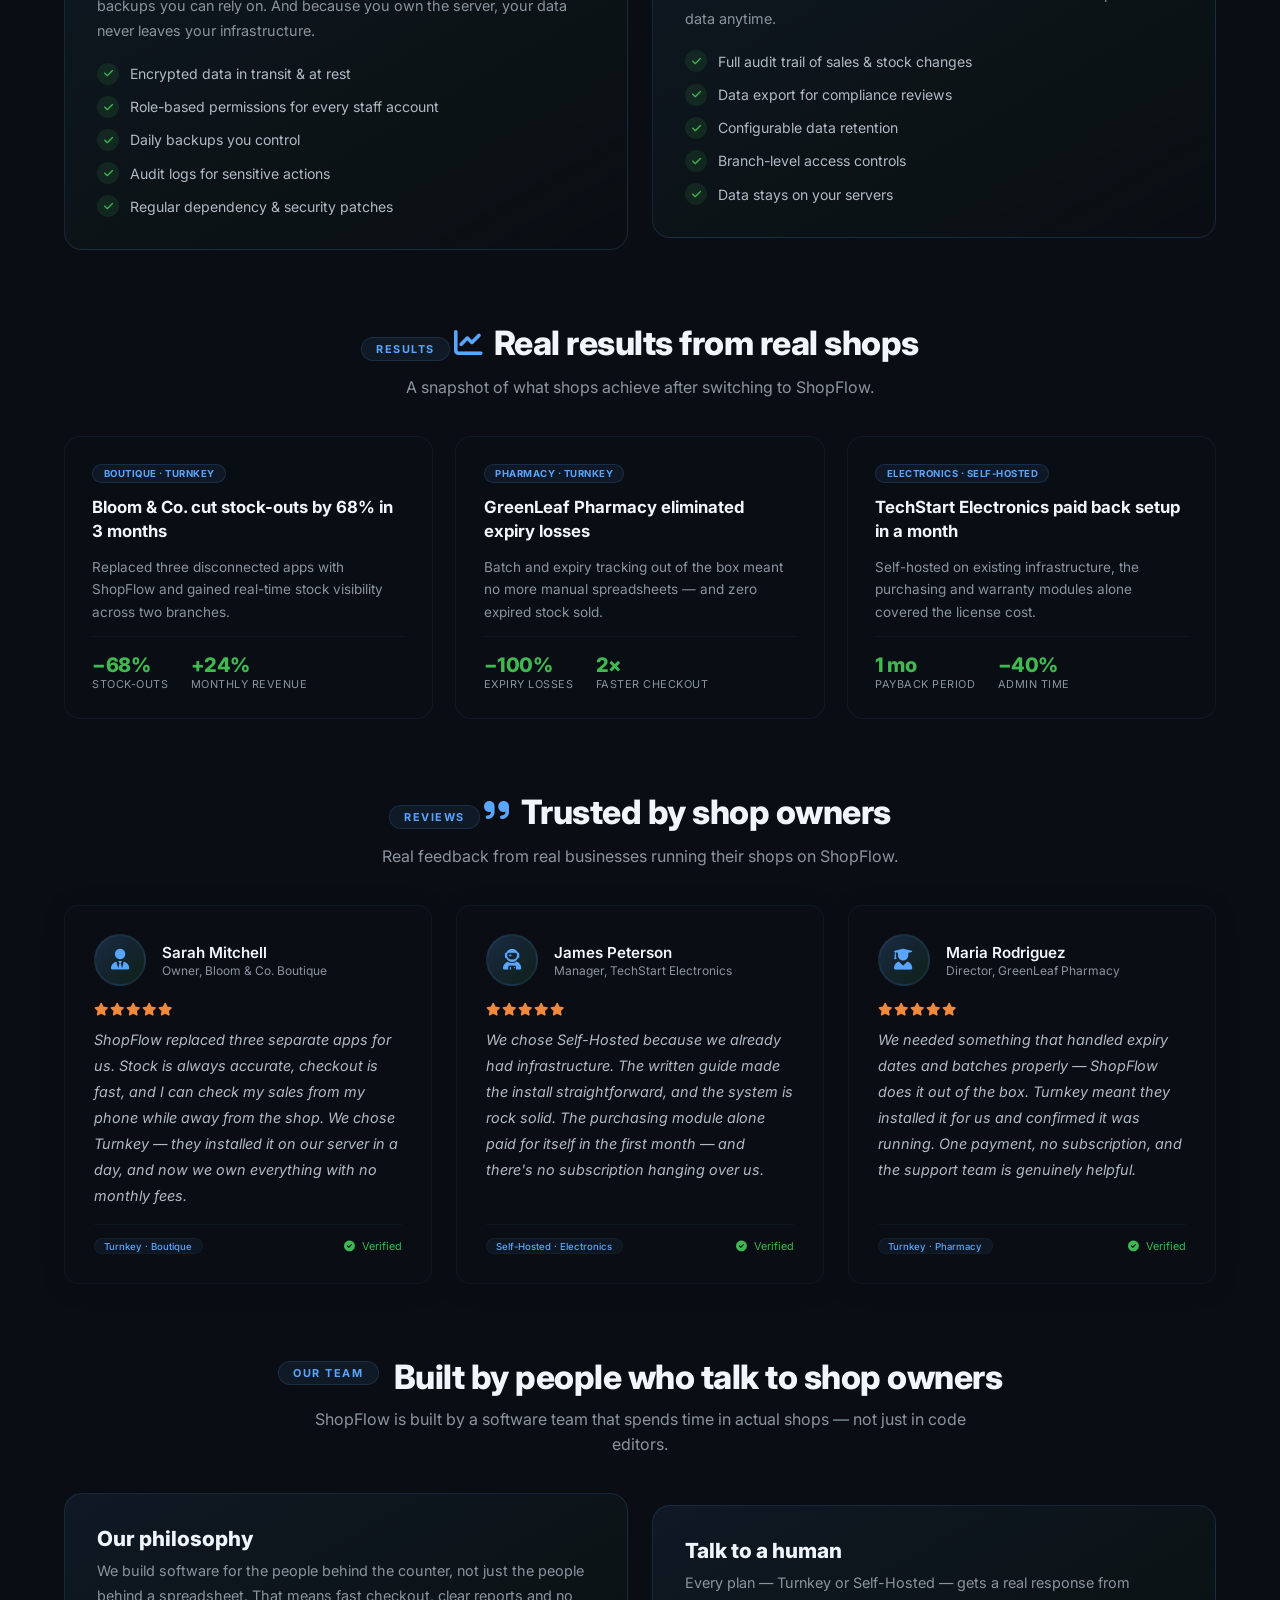
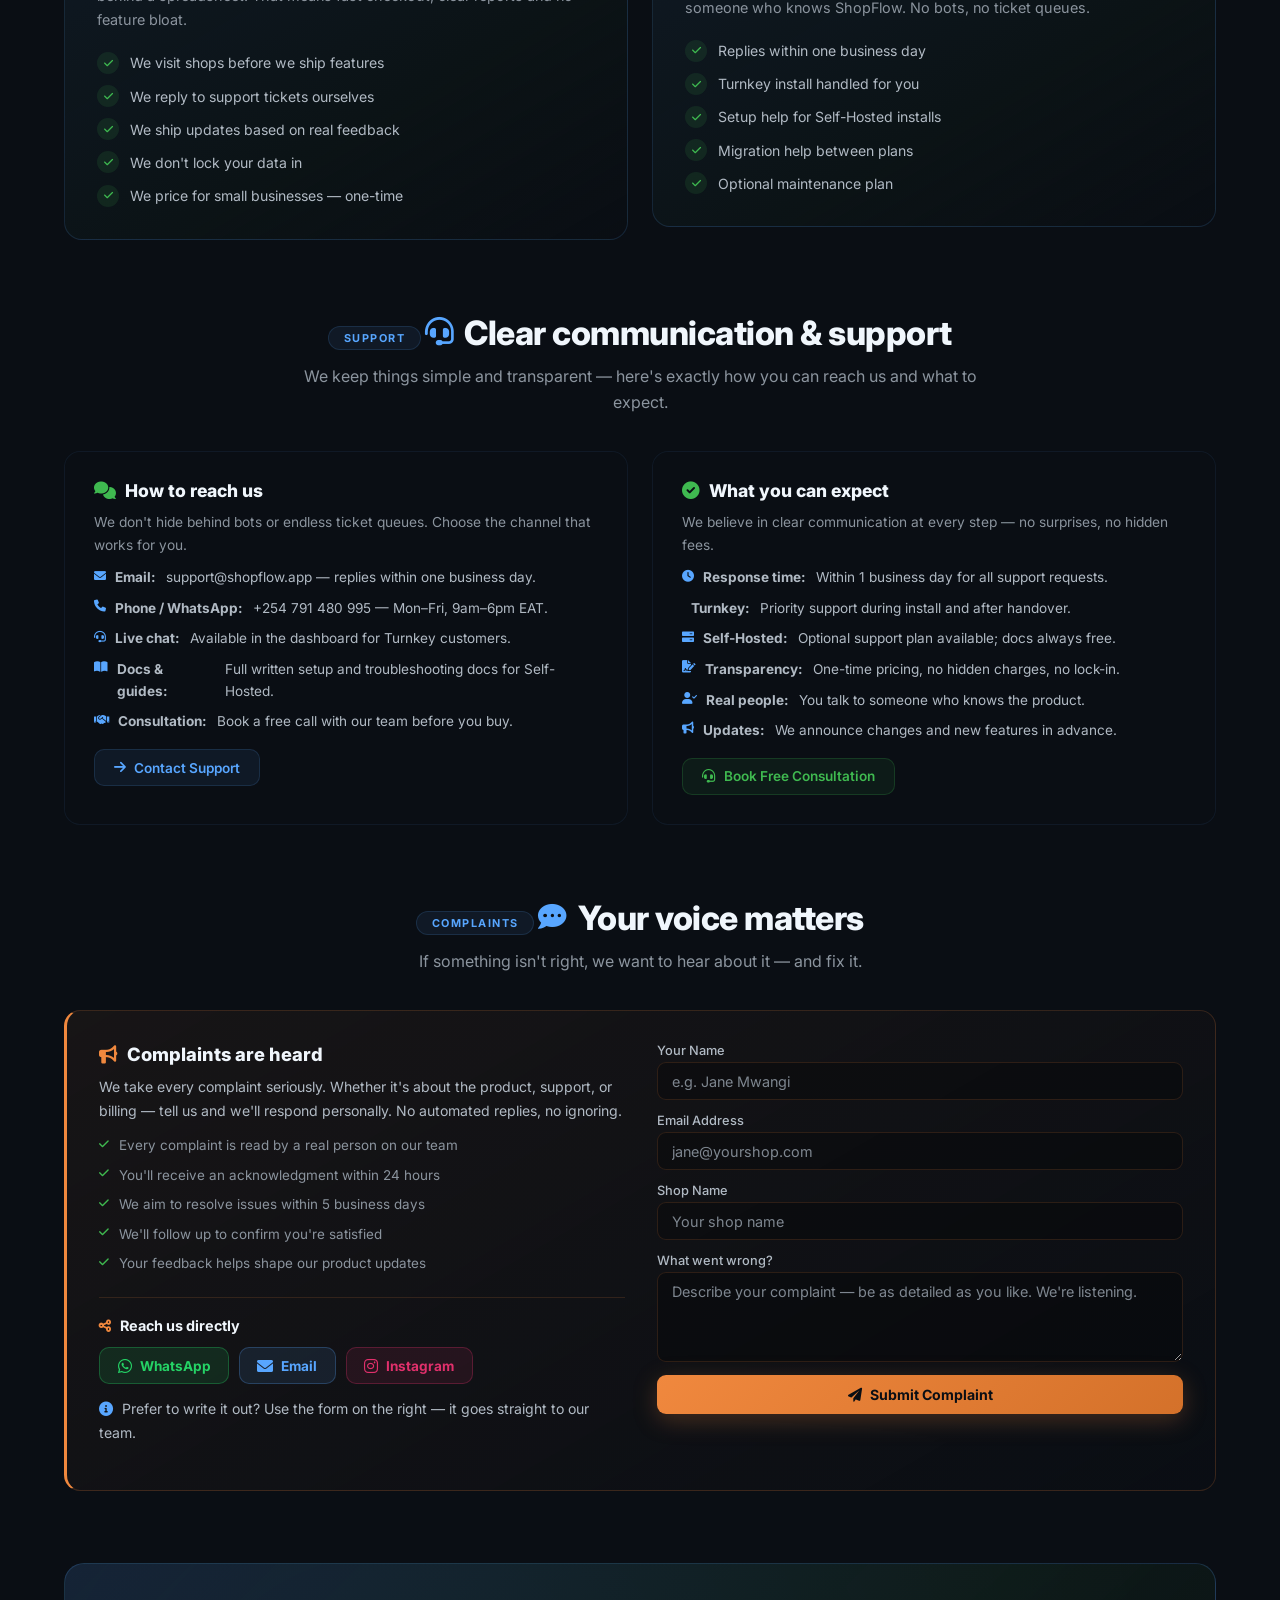
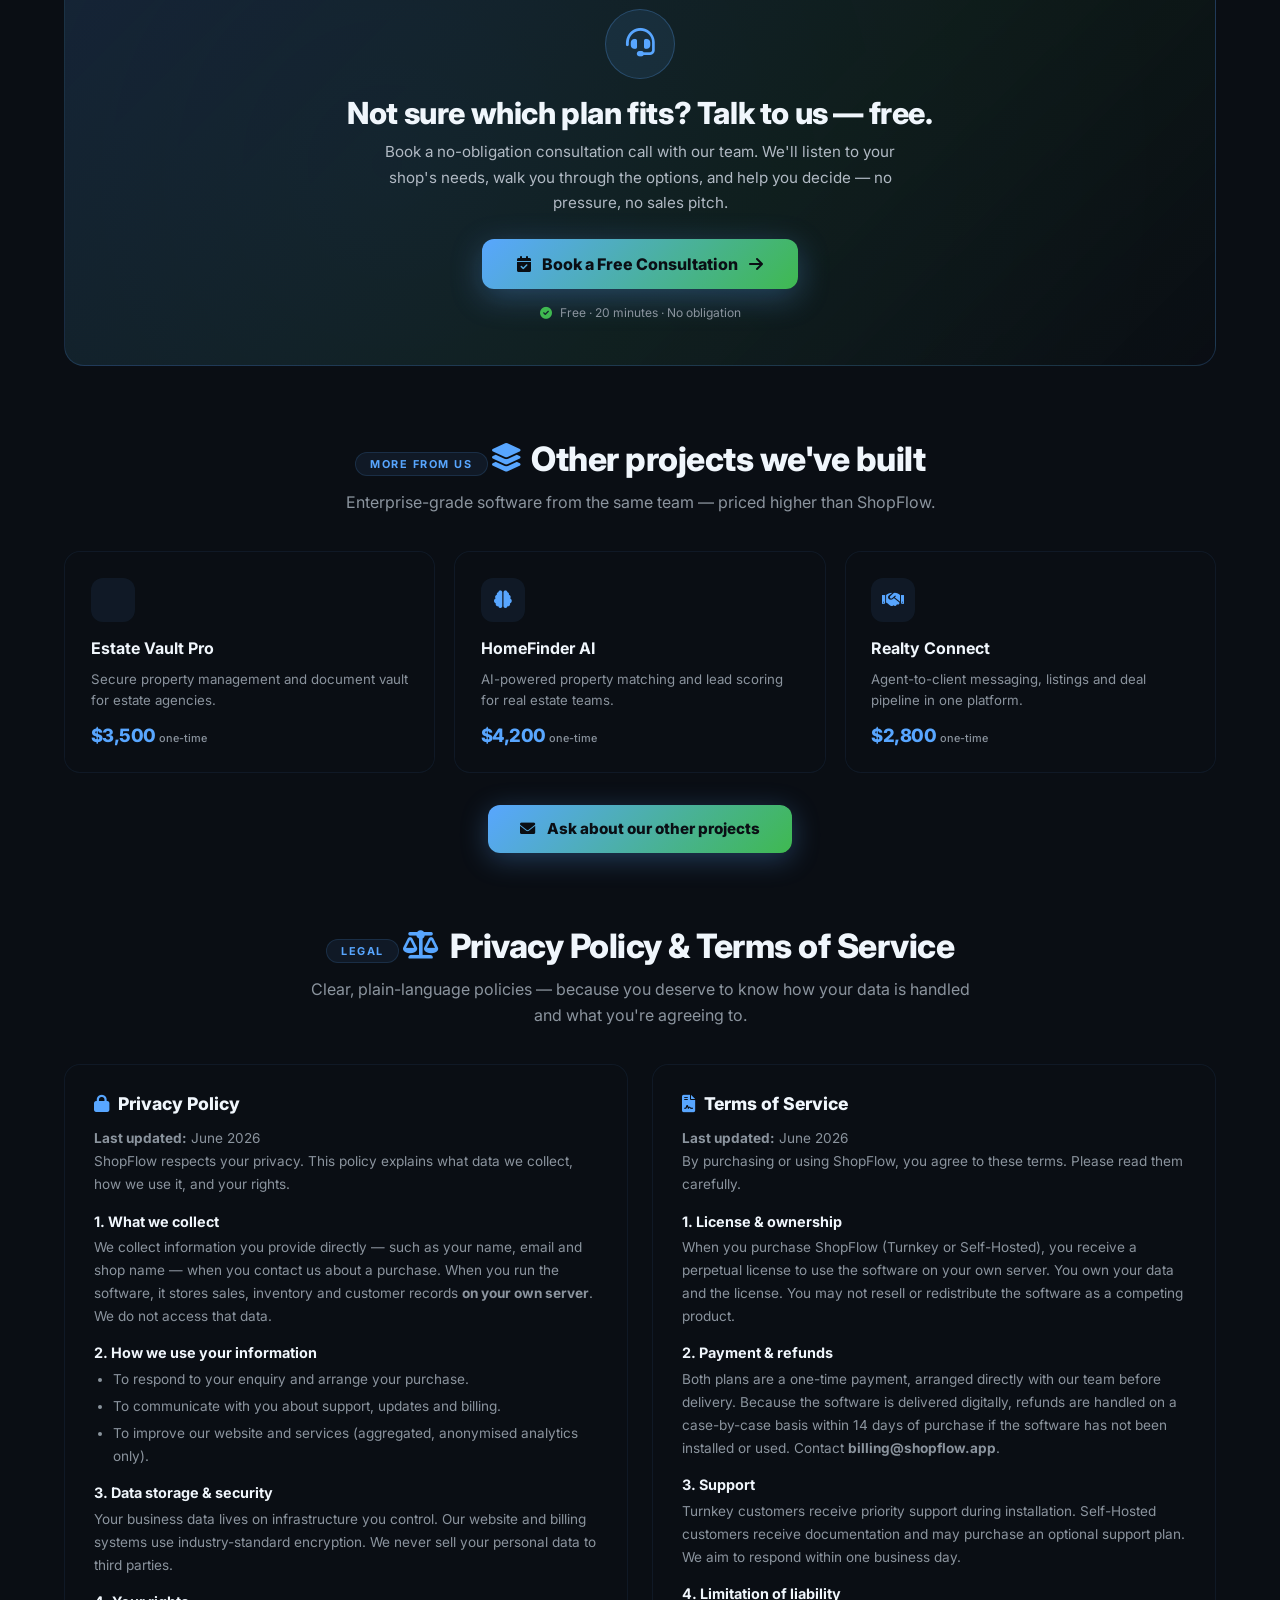
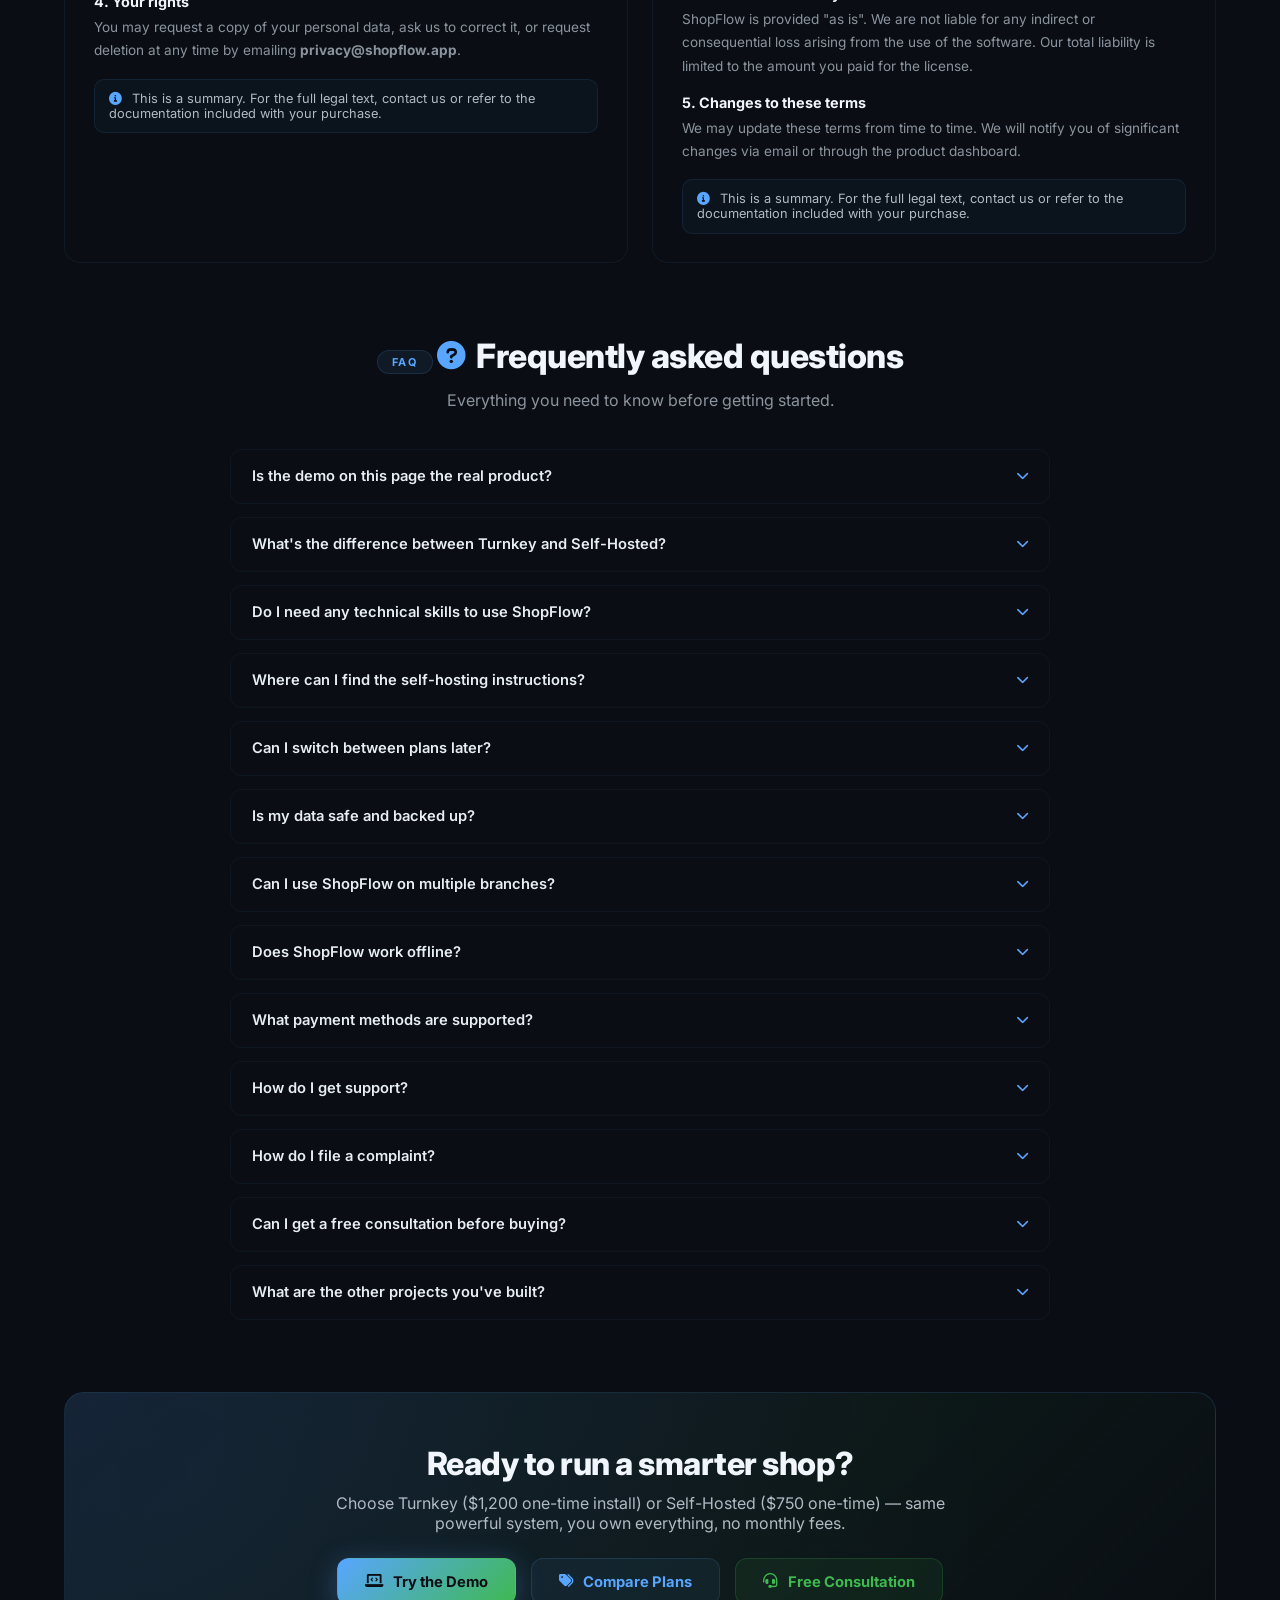
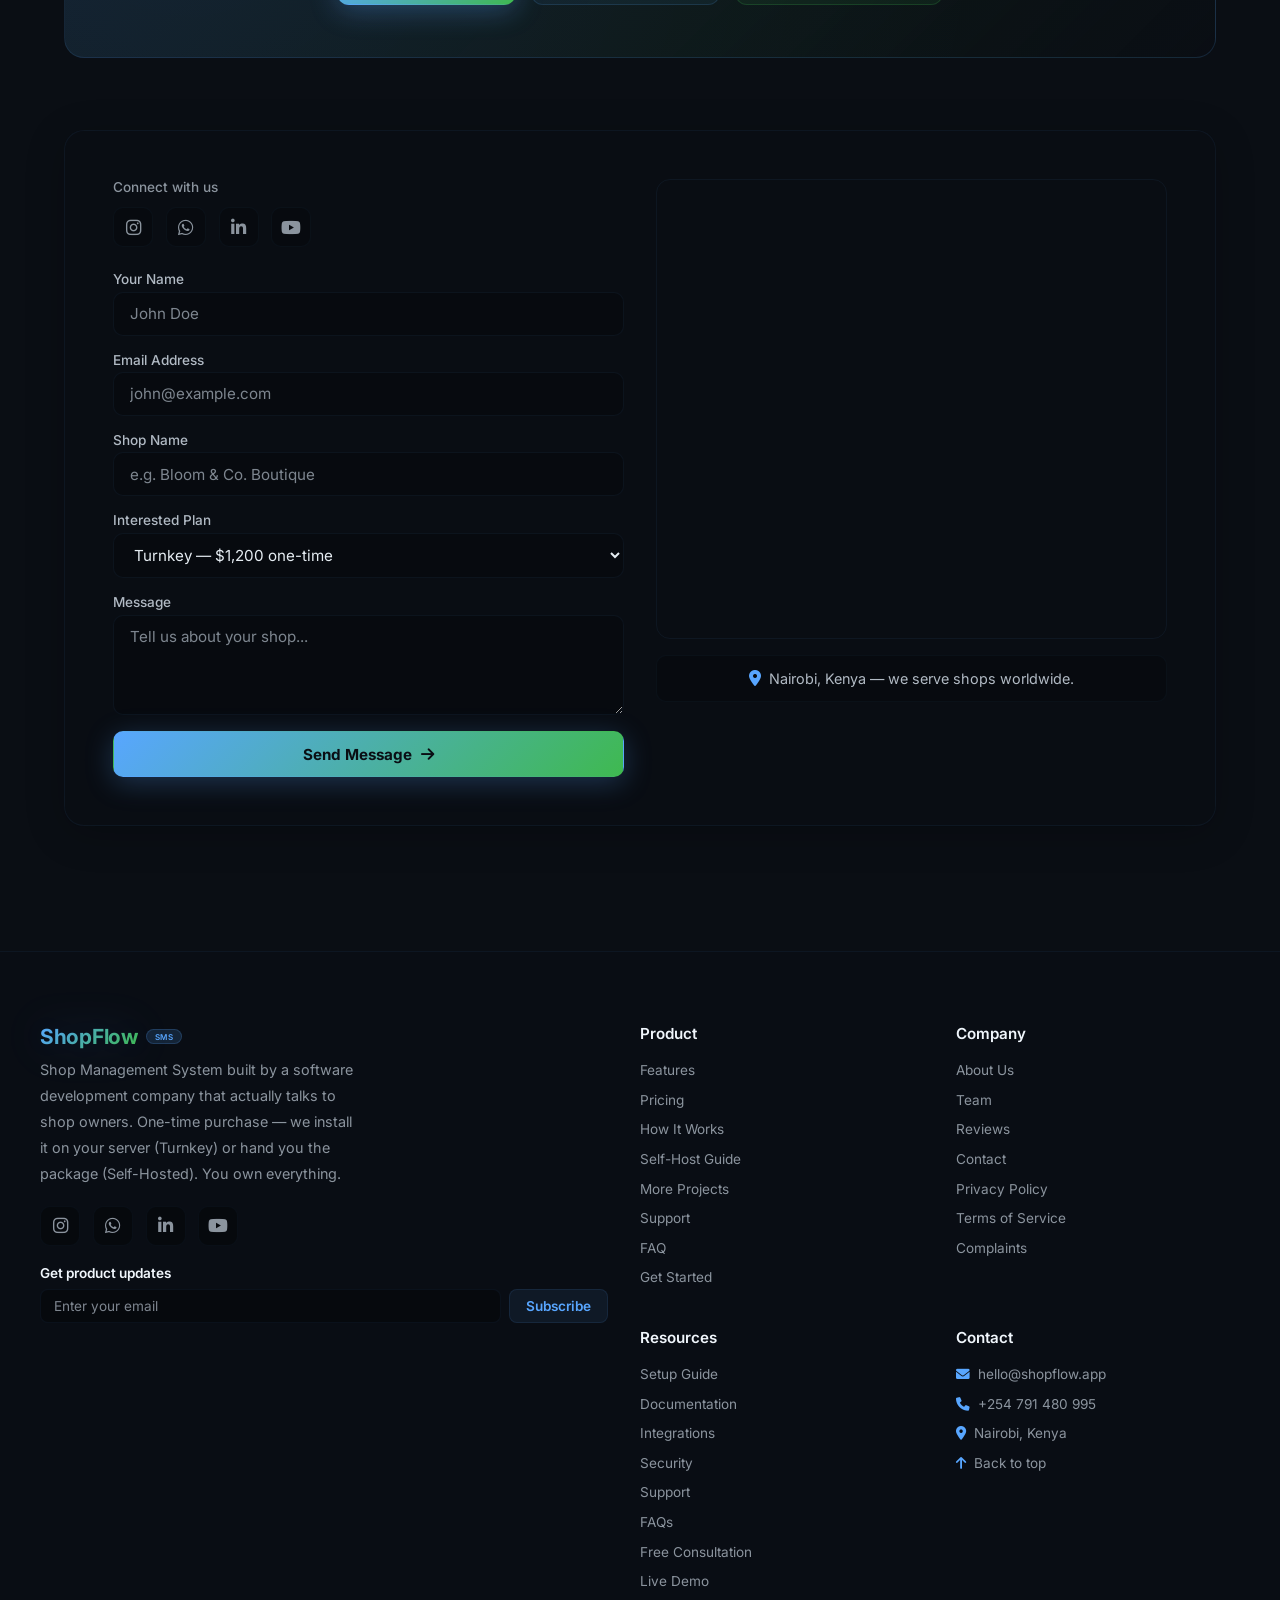
==== commit 366b2201: "Update index.html" ====
--- a/index.html
+++ b/index.html
@@ -5,11 +5,23 @@
   <meta name="viewport" content="width=device-width, initial-scale=1.0" />
   <title>ShopFlow · Shop Management System</title>
   <meta name="description" content="ShopFlow is a full Shop Management System for retail shops, boutiques, pharmacies and minimarts. One-time purchase — Turnkey install or Self-Hosted. You own everything." />
+  <link rel="canonical" href="https://shopflow.app/" />
+  <link rel="icon" href="data:image/svg+xml,<svg xmlns='http://www.w3.org/2000/svg' viewBox='0 0 100 100'><text y='.9em' font-size='90'>🏪</text></svg>" />
+
+  <!-- Open Graph -->
+  <meta property="og:type" content="website" />
+  <meta property="og:title" content="ShopFlow · Shop Management System" />
+  <meta property="og:description" content="One-time purchase Shop Management System. Turnkey or Self-Hosted. You own everything." />
+  <meta property="og:url" content="https://shopflow.app/" />
+  <meta name="twitter:card" content="summary_large_image" />
+  <meta name="twitter:title" content="ShopFlow · Shop Management System" />
+  <meta name="twitter:description" content="One-time purchase Shop Management System. Turnkey or Self-Hosted. You own everything." />
+
   <link rel="stylesheet" href="https://cdnjs.cloudflare.com/ajax/libs/font-awesome/6.0.0-beta3/css/all.min.css" />
   <link href="https://fonts.googleapis.com/css2?family=Inter:opsz,wght@14..32,400;14..32,500;14..32,600;14..32,700;14..32,800;14..32,900&display=swap" rel="stylesheet" />
   <style>
     * { margin: 0; padding: 0; box-sizing: border-box; }
-    html { scroll-behavior: smooth; }
+    html { scroll-behavior: smooth; scroll-padding-top: 120px; }
     :root {
       --bg: #0a0e14;
       --panel: rgba(10, 14, 20, 0.6);
@@ -22,11 +34,14 @@
       --text: #e6edf3;
       --text-dim: #b1bac4;
       --text-muted: #8b949e;
-      --text-faint: #6e7681;
+      /* bumped from #6e7681 to meet WCAG AA on small text */
+      --text-faint: #8b949e;
+      --header-h: 64px;
+      --ticker-h: 42px;
     }
     body {
       background-color: var(--bg);
-      background-image: 
+      background-image:
         radial-gradient(ellipse at 10% 20%, rgba(88, 166, 255, 0.05) 0%, transparent 50%),
         radial-gradient(ellipse at 90% 80%, rgba(63, 185, 80, 0.05) 0%, transparent 50%),
         radial-gradient(ellipse at 50% 50%, rgba(88, 166, 255, 0.02) 0%, transparent 70%);
@@ -43,13 +58,14 @@
       position: relative;
       overflow-x: hidden;
     }
+    /* move the animated dots to a pseudo-element so cursor JS can't wipe them */
     body::before {
       content: '';
       position: fixed;
       inset: 0;
       width: 100%;
       height: 100%;
-      background-image: 
+      background-image:
         radial-gradient(circle at 20% 30%, rgba(88, 166, 255, 0.03) 0%, transparent 3%),
         radial-gradient(circle at 80% 70%, rgba(63, 185, 80, 0.03) 0%, transparent 3%),
         radial-gradient(circle at 50% 50%, rgba(88, 166, 255, 0.02) 0%, transparent 4%);
@@ -62,7 +78,6 @@
       0% { opacity: 0.3; transform: scale(1); }
       100% { opacity: 0.8; transform: scale(1.1); }
     }
-    body:hover::before { animation-duration: 8s; }
     @keyframes thinkingPulse {
       0%, 100% { opacity: 0.6; transform: scale(1); }
       50% { opacity: 1; transform: scale(1.05); }
@@ -72,7 +87,6 @@
       50% { background-position: 100% 50%; }
       100% { background-position: 0% 50%; }
     }
-    @keyframes spin { to { transform: rotate(360deg); } }
     @keyframes floatY { 0%,100% { transform: translateY(0); } 50% { transform: translateY(-8px); } }
     @keyframes barGrow { 0% { transform: scaleY(0); } 100% { transform: scaleY(1); } }
     @keyframes playPulse {
@@ -90,6 +104,10 @@
 
     .reveal { opacity: 0; transform: translateY(28px); transition: opacity 0.7s cubic-bezier(0.2,0.9,0.4,1), transform 0.7s cubic-bezier(0.2,0.9,0.4,1); }
     .reveal.in-view { opacity: 1; transform: translateY(0); }
+    @media (prefers-reduced-motion: reduce) {
+      .reveal { opacity: 1; transform: none; transition: none; }
+      *, *::before, *::after { animation-duration: 0.001ms !important; animation-iteration-count: 1 !important; }
+    }
 
     ::-webkit-scrollbar { width: 10px; }
     ::-webkit-scrollbar-track { background: #0a0e14; }
@@ -106,15 +124,17 @@
       white-space: nowrap;
     }
 
+    /* ---------- HEADER ---------- */
     .sticky-header {
       position: sticky; top: 0; z-index: 1000;
       padding: 0.6rem 1.5rem;
+      min-height: var(--header-h);
       backdrop-filter: blur(20px) saturate(200%);
       -webkit-backdrop-filter: blur(20px) saturate(200%);
       background: rgba(10, 14, 20, 0.85);
       border-bottom: 1px solid rgba(88, 166, 255, 0.15);
       box-shadow: 0 4px 30px rgba(0,0,0,0.6), inset 0 1px 0 rgba(88, 166, 255, 0.05);
-      transition: all 0.4s cubic-bezier(0.2, 0.9, 0.4, 1);
+      transition: background 0.4s ease, border-color 0.4s ease;
     }
     .sticky-header:hover {
       background: rgba(10, 14, 20, 0.95);
@@ -130,7 +150,7 @@
       white-space: nowrap; flex-shrink: 0;
       text-decoration: none;
       filter: drop-shadow(0 0 20px rgba(88, 166, 255, 0.15));
-      transition: all 0.4s ease;
+      transition: filter 0.4s ease;
     }
     .logo:hover { filter: drop-shadow(0 0 40px rgba(88, 166, 255, 0.3)); }
     .logo .logo-icon {
@@ -139,7 +159,7 @@
       border: 1px solid rgba(88, 166, 255, 0.2);
       font-size: 1.2rem; color: var(--blue);
       box-shadow: 0 0 0 1px rgba(88, 166, 255, 0.2), 0 4px 20px rgba(0,0,0,0.6);
-      transition: all 0.4s cubic-bezier(0.2, 0.9, 0.4, 1);
+      transition: transform 0.4s ease, box-shadow 0.4s ease;
     }
     .logo:hover .logo-icon {
       transform: scale(1.05) rotate(-3deg);
@@ -150,7 +170,6 @@
       color: var(--text);
       text-shadow: 0 0 30px rgba(88, 166, 255, 0.1);
       display: flex; align-items: center; gap: 0.2rem;
-      position: relative;
     }
     .logo-text .highlight {
       background: linear-gradient(135deg, #58a6ff, #3fb950, #58a6ff);
@@ -171,6 +190,7 @@
       animation: thinkingPulse 3s ease-in-out infinite;
     }
     @media (max-width: 850px) { .logo-text { display: none; } }
+
     .search-wrapper {
       flex: 1 1 260px; min-width: 160px; max-width: 400px;
       position: relative;
@@ -179,7 +199,7 @@
       position: absolute; left: 16px; top: 50%;
       transform: translateY(-50%);
       color: var(--text-muted); font-size: 0.9rem; opacity: 0.6;
-      transition: all 0.4s ease;
+      transition: color 0.4s ease, opacity 0.4s ease;
     }
     .search-wrapper input {
       width: 100%; padding: 0.7rem 1rem 0.7rem 2.8rem;
@@ -187,11 +207,11 @@
       border-radius: 10px;
       background: rgba(10, 14, 20, 0.8);
       box-shadow: inset 0 2px 10px rgba(0,0,0,0.4), 0 0 0 1px rgba(88, 166, 255, 0.05);
-      font-size: 0.9rem; transition: all 0.4s ease; outline: none;
+      font-size: 0.9rem; transition: border-color 0.4s ease, background 0.4s ease, box-shadow 0.4s ease; outline: none;
       color: var(--text); font-family: 'Inter', sans-serif; font-weight: 400;
       backdrop-filter: blur(8px);
     }
-    .search-wrapper input::placeholder { color: var(--text-faint); opacity: 0.7; }
+    .search-wrapper input::placeholder { color: var(--text-faint); opacity: 0.9; }
     .search-wrapper input:focus {
       background: rgba(10, 14, 20, 0.95);
       border-color: var(--blue);
@@ -212,18 +232,18 @@
       border: 1px solid rgba(88, 166, 255, 0.08);
       box-shadow: inset 0 1px 0 rgba(88, 166, 255, 0.05);
       min-height: 44px;
-      transition: all 0.4s ease;
+      transition: background 0.4s ease, border-color 0.4s ease;
     }
     .nav-links:hover { background: rgba(10, 14, 20, 0.8); border-color: rgba(88, 166, 255, 0.15); }
     .nav-links li a {
       text-decoration: none; color: #c9d1d9; font-weight: 500;
       font-size: 0.82rem; padding: 0.25rem 0.7rem; border-radius: 6px;
-      transition: all 0.3s cubic-bezier(0.2, 0.9, 0.4, 1);
+      transition: color 0.3s ease, background 0.3s ease, border-color 0.3s ease, transform 0.3s ease;
       letter-spacing: 0.2px; white-space: nowrap;
       font-family: 'Inter', sans-serif;
       border: 1px solid transparent; position: relative;
     }
-    .nav-links li a i { margin-right: 5px; font-size: 0.75rem; color: var(--blue); opacity: 0.6; transition: all 0.3s ease; }
+    .nav-links li a i { margin-right: 5px; font-size: 0.75rem; color: var(--blue); opacity: 0.6; transition: opacity 0.3s ease; }
     .nav-links li a::before {
       content: ''; position: absolute; bottom: -2px; left: 50%;
       transform: translateX(-50%);
@@ -253,10 +273,10 @@
       backdrop-filter: blur(12px);
       border: 1px solid rgba(88, 166, 255, 0.1);
       border-radius: 10px; padding: 0.5rem 0.7rem;
-      cursor: pointer; transition: all 0.4s ease;
+      cursor: pointer; transition: background 0.4s ease, border-color 0.4s ease, transform 0.4s ease;
     }
     .hamburger:hover { background: rgba(88, 166, 255, 0.05); border-color: rgba(88, 166, 255, 0.2); transform: scale(1.02); }
-    .hamburger span { display: block; width: 24px; height: 2.5px; background: #c9d1d9; border-radius: 4px; transition: all 0.3s ease; opacity: 0.8; }
+    .hamburger span { display: block; width: 24px; height: 2.5px; background: #c9d1d9; border-radius: 4px; transition: background 0.3s ease; opacity: 0.8; }
     .hamburger:hover span { background: var(--blue); }
     @media (max-width: 850px) {
       .header-container { gap: 0.8rem; }
@@ -270,12 +290,13 @@
       .search-wrapper i { left: 12px; font-size: 0.75rem; }
     }
 
+    /* ---------- MOBILE MENU ---------- */
     .mobile-menu-overlay {
       position: fixed; top: 0; left: 0; width: 100%; height: 100%;
       background: rgba(0,0,0,0.8);
       backdrop-filter: blur(20px);
       visibility: hidden; opacity: 0;
-      transition: all 0.5s ease; z-index: 9999;
+      transition: opacity 0.5s ease, visibility 0.5s ease; z-index: 9999;
     }
     .mobile-menu-overlay.active { visibility: visible; opacity: 1; }
     .mobile-menu-panel {
@@ -300,7 +321,7 @@
       border: 1px solid rgba(88, 166, 255, 0.08);
     }
     .mobile-search { flex: 1; position: relative; min-width: 0; }
-    .mobile-search i { position: absolute; left: 10px; top: 50%; transform: translateY(-50%); color: var(--text-muted); font-size: 0.8rem; opacity: 0.5; }
+    .mobile-search i { position: absolute; left: 10px; top: 50%; transform: translateY(-50%); color: var(--text-muted); font-size: 0.8rem; opacity: 0.7; }
     .mobile-search input {
       width: 100%; padding: 0.4rem 0.6rem 0.4rem 2rem;
       border: 1px solid rgba(88, 166, 255, 0.08);
@@ -308,9 +329,9 @@
       background: rgba(0,0,0,0.3);
       font-size: 0.85rem; outline: none; color: var(--text);
       font-family: 'Inter', sans-serif;
-      transition: all 0.3s ease;
-    }
-    .mobile-search input::placeholder { color: var(--text-faint); opacity: 0.6; }
+      transition: background 0.3s ease, border-color 0.3s ease;
+    }
+    .mobile-search input::placeholder { color: var(--text-faint); opacity: 0.9; }
     .mobile-search input:focus { background: rgba(0,0,0,0.5); border-color: rgba(88, 166, 255, 0.2); }
     .mobile-menu-close {
       background: rgba(10, 14, 20, 0.6);
@@ -318,7 +339,7 @@
       border-radius: 10px; width: 40px; height: 40px;
       font-size: 1.2rem; color: #c9d1d9; cursor: pointer;
       display: flex; align-items: center; justify-content: center;
-      transition: all 0.3s ease; flex-shrink: 0;
+      transition: background 0.3s ease, border-color 0.3s ease, color 0.3s ease, transform 0.3s ease; flex-shrink: 0;
     }
     .mobile-menu-close:hover { background: rgba(88, 166, 255, 0.05); border-color: rgba(88, 166, 255, 0.2); color: #f0f6fc; transform: rotate(90deg); }
     .mobile-nav-list { list-style: none; display: flex; flex-direction: column; gap: 1.2rem; padding: 0; margin: 0; margin-top: 0.2rem; }
@@ -328,7 +349,7 @@
       padding: 0.6rem 0.8rem; border-radius: 10px;
       background: rgba(10, 14, 20, 0.4);
       border: 1px solid rgba(88, 166, 255, 0.04);
-      transition: all 0.3s ease; font-family: 'Inter', sans-serif;
+      transition: background 0.3s ease, border-color 0.3s ease, transform 0.3s ease, color 0.3s ease; font-family: 'Inter', sans-serif;
     }
     .mobile-nav-list li a i { width: 1.8rem; color: var(--blue); opacity: 0.7; }
     .mobile-nav-list li a:hover { background: rgba(88, 166, 255, 0.05); border-color: rgba(88, 166, 255, 0.12); transform: translateX(4px); color: #f0f6fc; }
@@ -346,15 +367,16 @@
       .mobile-menu-panel { padding: 1.5rem 1.2rem; width: 270px; }
     }
 
+    /* ---------- TICKER ---------- */
     .news-ticker-wrap {
-      position: sticky; top: 72px; z-index: 999;
+      position: sticky; top: var(--header-h); z-index: 999;
       background: rgba(10, 14, 20, 0.85);
       backdrop-filter: blur(20px) saturate(200%);
       border-bottom: 1px solid rgba(88, 166, 255, 0.06);
       border-top: 1px solid rgba(88, 166, 255, 0.04);
       box-shadow: 0 4px 30px rgba(0,0,0,0.3);
       padding: 0.4rem 0; overflow: hidden;
-      transition: all 0.4s ease;
+      transition: background 0.4s ease;
     }
     .news-ticker-wrap:hover { background: rgba(10, 14, 20, 0.95); }
     .ticker-container {
@@ -368,7 +390,7 @@
       letter-spacing: 0.5px; color: var(--blue);
       border: 1px solid rgba(88, 166, 255, 0.08);
       white-space: nowrap; display: flex; align-items: center; gap: 0.4rem;
-      transition: all 0.3s ease;
+      transition: background 0.3s ease, border-color 0.3s ease;
     }
     .ticker-label:hover { background: rgba(88, 166, 255, 0.1); border-color: rgba(88, 166, 255, 0.15); }
     .ticker-label i { font-size: 0.7rem; color: var(--orange); animation: thinkingPulse 2s ease-in-out infinite; }
@@ -387,7 +409,7 @@
       background: rgba(88, 166, 255, 0.04); padding: 0.1rem 0.8rem; border-radius: 30px;
       font-weight: 600; color: var(--blue); border: 1px solid rgba(88, 166, 255, 0.06);
       text-decoration: none; cursor: pointer;
-      transition: all 0.3s ease;
+      transition: background 0.3s ease, border-color 0.3s ease, color 0.3s ease, box-shadow 0.3s ease;
     }
     .ticker-item .price-tag:hover {
       background: rgba(88, 166, 255, 0.15);
@@ -401,7 +423,6 @@
       .ticker-label { padding: 0.1rem 0.6rem; font-size: 0.6rem; }
       .ticker-item { font-size: 0.7rem; padding: 0 1rem; }
     }
-    @media (max-width: 850px) { .news-ticker-wrap { top: 62px; } }
 
     .page-content {
       max-width: 1200px; margin: 2.8rem auto; padding: 0 1.5rem;
@@ -480,7 +501,7 @@
       display: inline-flex; align-items: center; gap: 0.6rem;
       padding: 0.85rem 1.7rem; border-radius: 12px;
       font-family: 'Inter', sans-serif; font-weight: 700; font-size: 0.92rem;
-      cursor: pointer; text-decoration: none; transition: all 0.35s cubic-bezier(0.2,0.9,0.4,1);
+      cursor: pointer; text-decoration: none; transition: transform 0.35s ease, box-shadow 0.35s ease, background 0.35s ease, border-color 0.35s ease;
       border: 1px solid transparent;
     }
     .btn-primary {
@@ -506,7 +527,7 @@
       border: 1px solid rgba(88, 166, 255, 0.12);
       box-shadow: 0 20px 70px rgba(0,0,0,0.5), inset 0 1px 0 rgba(88, 166, 255, 0.05);
       overflow: hidden;
-      transition: all 0.5s cubic-bezier(0.2,0.9,0.4,1);
+      transition: border-color 0.5s ease, box-shadow 0.5s ease, transform 0.5s ease;
     }
     .dashboard-mock:hover { border-color: rgba(88, 166, 255, 0.2); box-shadow: 0 30px 90px rgba(0,0,0,0.6), 0 0 60px rgba(88, 166, 255, 0.04); transform: translateY(-4px); }
     .mock-topbar {
@@ -531,7 +552,7 @@
       background: rgba(0,0,0,0.25); border-radius: 10px;
       border: 1px solid rgba(88, 166, 255, 0.06);
       padding: 0.7rem 0.8rem;
-      transition: all 0.3s ease;
+      transition: border-color 0.3s ease, transform 0.3s ease;
     }
     .mock-kpi:hover { border-color: rgba(88, 166, 255, 0.15); transform: translateY(-2px); }
     .mock-kpi .k-lbl { font-size: 0.55rem; color: var(--text-muted); text-transform: uppercase; letter-spacing: 0.5px; }
@@ -562,7 +583,7 @@
       background: rgba(0,0,0,0.2); border-radius: 8px;
       padding: 0.45rem 0.6rem;
       border: 1px solid rgba(88, 166, 255, 0.04);
-      transition: all 0.3s ease;
+      transition: border-color 0.3s ease, background 0.3s ease;
       font-size: 0.62rem;
     }
     .mock-order-row:hover { border-color: rgba(88, 166, 255, 0.12); background: rgba(0,0,0,0.3); }
@@ -624,7 +645,7 @@
       background: rgba(10, 14, 20, 0.5);
       border: 1px solid rgba(88, 166, 255, 0.06);
       border-radius: 14px; padding: 1.5rem;
-      transition: all 0.4s cubic-bezier(0.2,0.9,0.4,1);
+      transition: border-color 0.4s ease, transform 0.4s ease, box-shadow 0.4s ease;
       position: relative; overflow: hidden;
     }
     .sector-card::after {
@@ -639,7 +660,7 @@
       background: rgba(88, 166, 255, 0.08); color: var(--blue);
       display: flex; align-items: center; justify-content: center;
       font-size: 1.1rem; margin-bottom: 1rem;
-      transition: all 0.4s ease;
+      transition: background 0.4s ease, transform 0.4s ease;
     }
     .sector-card:hover .sc-icon { background: rgba(88, 166, 255, 0.15); transform: scale(1.05) rotate(-3deg); }
     .sector-card h4 { font-size: 1rem; font-weight: 700; color: #f0f6fc; margin-bottom: 0.35rem; }
@@ -651,7 +672,7 @@
       border: 1px solid rgba(88, 166, 255, 0.06);
       border-radius: 12px; padding: 1.1rem 0.8rem;
       text-align: center;
-      transition: all 0.35s cubic-bezier(0.2,0.9,0.4,1);
+      transition: border-color 0.35s ease, background 0.35s ease, transform 0.35s ease;
     }
     .integration-tile:hover { border-color: rgba(88, 166, 255, 0.2); background: rgba(88, 166, 255, 0.04); transform: translateY(-3px); }
     .integration-tile i { font-size: 1.4rem; color: var(--blue); margin-bottom: 0.5rem; display: block; }
@@ -679,7 +700,7 @@
       background: rgba(10, 14, 20, 0.55);
       border: 1px solid rgba(88, 166, 255, 0.08);
       border-radius: 16px; padding: 1.7rem;
-      transition: all 0.45s cubic-bezier(0.2,0.9,0.4,1);
+      transition: border-color 0.45s ease, transform 0.45s ease, box-shadow 0.45s ease;
       display: flex; flex-direction: column; gap: 0.8rem;
     }
     .case-card:hover { border-color: rgba(88, 166, 255, 0.2); transform: translateY(-5px); box-shadow: 0 16px 60px rgba(0,0,0,0.35); }
@@ -704,7 +725,8 @@
       border-radius: 18px;
       border: 1px solid rgba(88, 166, 255, 0.08);
       padding: 2.2rem 2rem; display: flex; flex-direction: column;
-      position: relative; overflow: hidden; transition: all 0.5s cubic-bezier(0.2,0.9,0.4,1);
+      position: relative; overflow: hidden;
+      transition: transform 0.5s ease, border-color 0.5s ease, box-shadow 0.5s ease;
       box-shadow: 0 8px 40px rgba(0,0,0,0.3);
     }
     .pricing-card:hover { transform: translateY(-6px); border-color: rgba(88, 166, 255, 0.18); box-shadow: 0 20px 70px rgba(0,0,0,0.4); }
@@ -730,7 +752,7 @@
       width: 48px; height: 48px; border-radius: 12px;
       display: flex; align-items: center; justify-content: center;
       font-size: 1.25rem; margin-bottom: 1rem;
-      transition: all 0.4s ease;
+      transition: transform 0.4s ease;
     }
     .pricing-card.turnkey .p-icon { background: rgba(88,166,255,0.1); color: var(--blue); border: 1px solid rgba(88,166,255,0.15); }
     .pricing-card.selfhosted .p-icon { background: rgba(63,185,80,0.1); color: var(--green); border: 1px solid rgba(63,185,80,0.15); }
@@ -749,7 +771,7 @@
       display: flex; align-items: center; justify-content: center; gap: 0.5rem;
       padding: 0.85rem 1.2rem; border-radius: 12px;
       font-family: 'Inter', sans-serif; font-weight: 700; font-size: 0.9rem;
-      cursor: pointer; text-decoration: none; transition: all 0.35s ease;
+      cursor: pointer; text-decoration: none; transition: background 0.35s ease, border-color 0.35s ease, transform 0.35s ease;
       background: rgba(88, 166, 255, 0.08);
       border: 1px solid rgba(88, 166, 255, 0.15);
       color: var(--blue);
@@ -786,6 +808,11 @@
     .demo-warning i { color: var(--orange); font-size: 1.1rem; margin-top: 0.1rem; flex-shrink: 0; }
     .demo-warning .dw-txt { font-size: 0.85rem; color: #c9d1d9; line-height: 1.6; }
     .demo-warning .dw-txt strong { color: var(--orange); }
+    .demo-warning code {
+      background: rgba(0,0,0,0.35); padding: 0.1rem 0.5rem; border-radius: 5px;
+      color: var(--green); font-family: 'Inter', monospace; font-size: 0.8rem;
+      border: 1px solid rgba(88,166,255,0.1);
+    }
     .demo-launch-card {
       padding: 3rem 1.4rem; text-align: center;
       background: #161b22; border: 1px solid #30363d; border-radius: 12px;
@@ -797,7 +824,7 @@
       display: inline-flex; align-items: center; gap: 0.6rem;
       background: #238636; color: white; padding: 0.9rem 1.9rem;
       font-size: 1.05rem; font-weight: 700; border-radius: 8px;
-      text-decoration: none; transition: all 0.3s ease;
+      text-decoration: none; transition: background 0.3s ease, transform 0.3s ease, box-shadow 0.3s ease;
       box-shadow: 0 8px 30px rgba(35, 134, 54, 0.3);
     }
     .demo-launch-btn:hover { background: #2ea043; transform: translateY(-2px); box-shadow: 0 12px 40px rgba(35, 134, 54, 0.45); }
@@ -814,9 +841,10 @@
       aspect-ratio: 16 / 9;
       display: flex; align-items: center; justify-content: center;
       cursor: pointer;
-      transition: all 0.5s cubic-bezier(0.2,0.9,0.4,1);
+      transition: border-color 0.5s ease, box-shadow 0.5s ease;
     }
     .video-shell:hover { border-color: rgba(88, 166, 255, 0.25); box-shadow: 0 30px 90px rgba(0,0,0,0.6); }
+    .video-shell:focus-visible { outline: 2px solid var(--blue); outline-offset: 3px; }
     .video-bg {
       position: absolute; inset: 0;
       background:
@@ -832,7 +860,7 @@
       border: 1px solid rgba(88, 166, 255, 0.35);
       display: flex; align-items: center; justify-content: center;
       color: var(--blue); font-size: 1.6rem;
-      transition: all 0.4s ease;
+      transition: transform 0.4s ease, color 0.4s ease;
       animation: playPulse 2.5s ease-in-out infinite;
     }
     .video-shell:hover .video-play { transform: scale(1.08); color: #f0f6fc; }
@@ -867,7 +895,7 @@
     .video-caption p { font-size: 0.82rem; color: var(--text-dim); line-height: 1.65; }
     .video-caption p strong { color: #f0f6fc; }
 
-    /* ============ Written self-host instructions ============ */
+    /* ---------- SELF-HOST STEPS ---------- */
     .selfhost-steps {
       margin-top: 2rem;
       display: grid; grid-template-columns: repeat(auto-fill, minmax(280px, 1fr));
@@ -877,7 +905,7 @@
       background: rgba(10, 14, 20, 0.5);
       border: 1px solid rgba(88, 166, 255, 0.08);
       border-radius: 14px; padding: 1.5rem;
-      transition: all 0.4s cubic-bezier(0.2,0.9,0.4,1);
+      transition: border-color 0.4s ease, transform 0.4s ease, box-shadow 0.4s ease;
       position: relative;
     }
     .sh-step:hover { border-color: rgba(88, 166, 255, 0.2); transform: translateY(-4px); box-shadow: 0 12px 50px rgba(0,0,0,0.3); }
@@ -933,7 +961,7 @@
       background: rgba(10, 14, 20, 0.5);
       border-radius: 14px;
       border: 1px solid rgba(88, 166, 255, 0.06);
-      padding: 1.6rem; transition: all 0.4s cubic-bezier(0.2, 0.9, 0.4, 1);
+      padding: 1.6rem; transition: border-color 0.4s ease, transform 0.4s ease, box-shadow 0.4s ease, background 0.4s ease;
       box-shadow: 0 4px 24px rgba(0,0,0,0.15);
       position: relative; overflow: hidden;
     }
@@ -949,7 +977,7 @@
       background: rgba(88, 166, 255, 0.08); color: var(--blue);
       display: flex; align-items: center; justify-content: center;
       font-size: 1.2rem; margin-bottom: 1rem;
-      transition: all 0.4s ease;
+      transition: background 0.4s ease, transform 0.4s ease;
     }
     .feature-card:hover .icon { background: rgba(88, 166, 255, 0.15); transform: scale(1.06) rotate(-4deg); }
     .feature-card h4 { font-size: 1rem; font-weight: 700; color: #f0f6fc; margin-bottom: 0.45rem; }
@@ -959,7 +987,7 @@
     .step-card {
       background: rgba(10, 14, 20, 0.5); border-radius: 14px;
       border: 1px solid rgba(88, 166, 255, 0.06);
-      padding: 1.6rem; position: relative; transition: all 0.4s ease;
+      padding: 1.6rem; position: relative; transition: border-color 0.4s ease, transform 0.4s ease, box-shadow 0.4s ease;
     }
     .step-card:hover { border-color: rgba(88, 166, 255, 0.15); transform: translateY(-5px); box-shadow: 0 12px 50px rgba(0,0,0,0.3); }
     .step-card .step-num {
@@ -977,7 +1005,7 @@
       background: rgba(10, 14, 20, 0.5);
       border-radius: 14px;
       border: 1px solid rgba(88, 166, 255, 0.06);
-      padding: 1.8rem; transition: all 0.5s cubic-bezier(0.2, 0.9, 0.4, 1);
+      padding: 1.8rem; transition: border-color 0.5s ease, transform 0.5s ease, box-shadow 0.5s ease, background 0.5s ease;
       box-shadow: 0 4px 24px rgba(0,0,0,0.15);
       position: relative; overflow: hidden;
       display: flex; flex-direction: column;
@@ -997,7 +1025,7 @@
       display: flex; align-items: center; justify-content: center;
       font-size: 1.3rem; color: var(--blue);
       border: 2px solid rgba(88, 166, 255, 0.1); flex-shrink: 0;
-      transition: all 0.4s ease;
+      transition: border-color 0.4s ease, transform 0.4s ease;
     }
     .testimonial-card:hover .testimonial-avatar { border-color: rgba(88, 166, 255, 0.2); transform: scale(1.05); }
     .testimonial-card .testimonial-author h4 { font-size: 0.95rem; font-weight: 600; color: #f0f6fc; margin-bottom: 0.1rem; }
@@ -1017,7 +1045,7 @@
     .faq-item {
       background: rgba(10, 14, 20, 0.5); border-radius: 12px;
       border: 1px solid rgba(88, 166, 255, 0.06);
-      overflow: hidden; transition: all 0.3s ease;
+      overflow: hidden; transition: border-color 0.3s ease, background 0.3s ease;
     }
     .faq-item.open { border-color: rgba(88, 166, 255, 0.15); background: rgba(10, 14, 20, 0.7); }
     .faq-q {
@@ -1030,7 +1058,7 @@
     .faq-q i { color: var(--blue); font-size: 0.8rem; transition: transform 0.4s ease; flex-shrink: 0; }
     .faq-item.open .faq-q i { transform: rotate(180deg); }
     .faq-a { max-height: 0; overflow: hidden; transition: max-height 0.45s cubic-bezier(0.2,0.9,0.4,1); }
-    .faq-item.open .faq-a { max-height: 500px; }
+    .faq-item.open .faq-a { max-height: 600px; }
     .faq-a p { padding: 0 1.3rem 1.2rem; font-size: 0.86rem; color: var(--text-muted); line-height: 1.8; }
 
     .cta-banner {
@@ -1056,7 +1084,7 @@
       border-radius: 20px;
       border: 1px solid rgba(88, 166, 255, 0.06);
       padding: 3rem; box-shadow: 0 8px 40px rgba(0,0,0,0.2);
-      transition: all 0.5s cubic-bezier(0.2, 0.9, 0.4, 1);
+      transition: border-color 0.5s ease, box-shadow 0.5s ease;
     }
     .contact-section:hover { border-color: rgba(88, 166, 255, 0.12); box-shadow: 0 12px 60px rgba(0,0,0,0.3); }
     .contact-grid { display: grid; grid-template-columns: 1fr 1fr; gap: 2rem; }
@@ -1067,7 +1095,7 @@
       width: 40px; height: 40px; background: rgba(0,0,0,0.2); border-radius: 10px;
       display: flex; align-items: center; justify-content: center; color: var(--text-muted);
       font-size: 1.1rem; border: 1px solid rgba(88, 166, 255, 0.04);
-      transition: all 0.3s ease; text-decoration: none;
+      transition: background 0.3s ease, border-color 0.3s ease, color 0.3s ease, transform 0.3s ease; text-decoration: none;
     }
     .contact-social .social-links a:hover { background: rgba(88, 166, 255, 0.06); border-color: rgba(88, 166, 255, 0.15); color: var(--blue); transform: translateY(-3px); }
     .contact-form { display: flex; flex-direction: column; gap: 1rem; }
@@ -1079,12 +1107,12 @@
       padding: 0.7rem 1rem; background: rgba(0,0,0,0.2);
       border: 1px solid rgba(88, 166, 255, 0.06); border-radius: 10px;
       color: var(--text); font-family: 'Inter', sans-serif; font-size: 0.95rem;
-      transition: all 0.3s ease; outline: none;
+      transition: border-color 0.3s ease, background 0.3s ease, box-shadow 0.3s ease; outline: none;
     }
     .contact-form .form-group select { cursor: pointer; }
     .contact-form .form-group select option { background: #0a0e14; color: var(--text); }
     .contact-form .form-group input::placeholder,
-    .contact-form .form-group textarea::placeholder { color: var(--text-faint); }
+    .contact-form .form-group textarea::placeholder { color: var(--text-faint); opacity: 0.9; }
     .contact-form .form-group input:focus,
     .contact-form .form-group textarea:focus,
     .contact-form .form-group select:focus { border-color: rgba(88, 166, 255, 0.2); background: rgba(0,0,0,0.3); box-shadow: 0 0 0 3px rgba(88, 166, 255, 0.05); }
@@ -1093,18 +1121,19 @@
       padding: 0.8rem 2rem; background: linear-gradient(135deg, #58a6ff, #3fb950);
       border: 1px solid transparent; border-radius: 10px;
       color: #0a0e14; font-weight: 700; font-size: 0.95rem;
-      cursor: pointer; transition: all 0.4s ease;
+      cursor: pointer; transition: transform 0.4s ease, box-shadow 0.4s ease;
       font-family: 'Inter', sans-serif;
       display: inline-flex; align-items: center; justify-content: center; gap: 0.6rem;
       box-shadow: 0 6px 28px rgba(88, 166, 255, 0.25);
     }
     .contact-form .submit-btn:hover { transform: translateY(-2px); box-shadow: 0 10px 38px rgba(88, 166, 255, 0.4); }
+    .contact-form .submit-btn:disabled { opacity: 0.6; cursor: wait; transform: none; }
     .contact-form .submit-btn i { transition: transform 0.3s ease; }
     .contact-form .submit-btn:hover i { transform: translateX(4px); }
     .contact-right { display: flex; flex-direction: column; gap: 1rem; }
     .contact-right .map-container {
       width: 100%; border-radius: 14px; overflow: hidden;
-      border: 1px solid rgba(88, 166, 255, 0.06); transition: all 0.4s ease;
+      border: 1px solid rgba(88, 166, 255, 0.06); transition: border-color 0.4s ease;
       flex: 1; min-height: 320px; max-height: 460px;
     }
     .contact-right .map-container:hover { border-color: rgba(88, 166, 255, 0.12); }
@@ -1112,17 +1141,29 @@
       display: block; width: 100%; height: 100%;
       min-height: 320px; max-height: 460px; border: none;
       filter: invert(0.9) hue-rotate(180deg) saturate(0.5);
-      transition: filter 0.5s ease;
     }
     .contact-right .map-address {
       background: rgba(0,0,0,0.2); padding: 0.8rem 1.2rem; border-radius: 10px;
       border: 1px solid rgba(88, 166, 255, 0.04); text-align: center;
-      transition: all 0.3s ease;
+      transition: border-color 0.3s ease, background 0.3s ease;
     }
     .contact-right .map-address:hover { border-color: rgba(88, 166, 255, 0.1); background: rgba(0,0,0,0.3); }
     .contact-right .map-address i { color: var(--blue); margin-right: 0.5rem; }
     .contact-right .map-address span { color: var(--text-dim); font-size: 0.9rem; }
 
+    /* ---------- Form status (accessible replacement for alert) ---------- */
+    .form-status {
+      margin-top: 0.6rem; padding: 0.7rem 0.9rem;
+      border-radius: 9px; font-size: 0.85rem;
+      display: none; align-items: flex-start; gap: 0.6rem; line-height: 1.5;
+    }
+    .form-status.show { display: flex; }
+    .form-status.success { background: rgba(63,185,80,0.1); border: 1px solid rgba(63,185,80,0.25); color: #c9d1d9; }
+    .form-status.success i { color: var(--green); margin-top: 0.1rem; }
+    .form-status.error { background: rgba(248,81,73,0.1); border: 1px solid rgba(248,81,73,0.25); color: #c9d1d9; }
+    .form-status.error i { color: #f85149; margin-top: 0.1rem; }
+
+    /* ---------- FOOTER ---------- */
     .footer {
       margin-top: 5rem;
       background: rgba(10, 14, 20, 0.9);
@@ -1156,7 +1197,7 @@
       width: 40px; height: 40px; background: rgba(0,0,0,0.3); border-radius: 10px;
       display: flex; align-items: center; justify-content: center; color: var(--text-muted);
       font-size: 1.1rem; border: 1px solid rgba(88, 166, 255, 0.04);
-      transition: all 0.3s ease; text-decoration: none;
+      transition: background 0.3s ease, border-color 0.3s ease, color 0.3s ease, transform 0.3s ease; text-decoration: none;
     }
     .footer-brand .footer-social a:hover { background: rgba(88, 166, 255, 0.06); border-color: rgba(88, 166, 255, 0.15); color: var(--blue); transform: translateY(-3px); }
     .footer-brand .footer-newsletter { margin-top: 1.2rem; }
@@ -1166,21 +1207,21 @@
       flex: 1; padding: 0.5rem 0.8rem; background: rgba(0,0,0,0.3);
       border: 1px solid rgba(88, 166, 255, 0.06); border-radius: 8px;
       color: var(--text); font-family: 'Inter', sans-serif; font-size: 0.85rem;
-      outline: none; transition: all 0.3s ease;
-    }
-    .footer-brand .footer-newsletter .newsletter-form input::placeholder { color: var(--text-faint); }
+      outline: none; transition: border-color 0.3s ease, background 0.3s ease;
+    }
+    .footer-brand .footer-newsletter .newsletter-form input::placeholder { color: var(--text-faint); opacity: 0.9; }
     .footer-brand .footer-newsletter .newsletter-form input:focus { border-color: rgba(88, 166, 255, 0.15); background: rgba(0,0,0,0.4); }
     .footer-brand .footer-newsletter .newsletter-form button {
       padding: 0.5rem 1rem; background: rgba(88, 166, 255, 0.08);
       border: 1px solid rgba(88, 166, 255, 0.1); border-radius: 8px;
-      color: var(--blue); cursor: pointer; transition: all 0.3s ease;
+      color: var(--blue); cursor: pointer; transition: background 0.3s ease, border-color 0.3s ease;
       font-family: 'Inter', sans-serif; font-weight: 600; font-size: 0.85rem;
     }
     .footer-brand .footer-newsletter .newsletter-form button:hover { background: rgba(88, 166, 255, 0.15); border-color: rgba(88, 166, 255, 0.2); }
     .footer-col h4 { color: #f0f6fc; font-size: 0.95rem; font-weight: 600; margin-bottom: 1rem; }
     .footer-col ul { list-style: none; padding: 0; }
     .footer-col ul li { margin-bottom: 0.6rem; }
-    .footer-col ul li a { color: var(--text-muted); text-decoration: none; font-size: 0.85rem; transition: all 0.3s ease; display: inline-block; }
+    .footer-col ul li a { color: var(--text-muted); text-decoration: none; font-size: 0.85rem; transition: color 0.3s ease, transform 0.3s ease; display: inline-block; }
     .footer-col ul li a:hover { color: var(--blue); transform: translateX(4px); }
     .footer-bottom {
       max-width: 1200px; margin: 0 auto; border-top: 1px solid rgba(88, 166, 255, 0.06);
@@ -1218,18 +1259,16 @@
       background: rgba(10, 14, 20, 0.8); backdrop-filter: blur(16px);
       border-radius: 30px;
       padding: 0.5rem 1.2rem; border: 1px solid rgba(88, 166, 255, 0.08);
-      font-size: 0.65rem; color: rgba(255,255,255,0.3);
+      font-size: 0.65rem; color: rgba(255,255,255,0.4);
       display: flex; align-items: center; gap: 0.6rem;
-      font-family: 'Inter', monospace; transition: all 0.4s ease;
+      font-family: 'Inter', monospace;
       pointer-events: none;
     }
     .ai-status .dot {
       width: 6px; height: 6px; border-radius: 50%; background: var(--green);
       animation: thinkingPulse 1.5s ease-in-out infinite; box-shadow: 0 0 10px rgba(63, 185, 80, 0.2);
     }
-    @media (max-width: 600px) {
-      .ai-status { display: none; }
-    }
+    @media (max-width: 600px) { .ai-status { display: none; } }
 
     @media (max-width: 980px) {
       .hero { grid-template-columns: 1fr; gap: 2rem; min-height: auto; }
@@ -1250,9 +1289,7 @@
       .video-info { padding: 1.6rem 1.1rem 0.9rem; }
       .case-grid { grid-template-columns: 1fr; }
     }
-    @media (max-width: 600px) {
-      .mock-kpis { grid-template-columns: 1fr; }
-    }
+    @media (max-width: 600px) { .mock-kpis { grid-template-columns: 1fr; } }
     @media (max-width: 500px) {
       .page-content { padding: 0 1rem; }
       .contact-section { padding: 1rem; }
@@ -1270,14 +1307,13 @@
       .selfhost-steps { grid-template-columns: 1fr; }
     }
 
-    /* ============ Legal sections (Privacy / Terms) ============ */
+    /* ---------- LEGAL ---------- */
     .legal-grid { display: grid; grid-template-columns: 1fr 1fr; gap: 1.5rem; margin-top: 1.4rem; }
     .legal-card {
       background: rgba(10, 14, 20, 0.5);
       border: 1px solid rgba(88, 166, 255, 0.08);
       border-radius: 16px; padding: 1.8rem;
-      transition: all 0.4s cubic-bezier(0.2,0.9,0.4,1);
-      position: relative; overflow: hidden;
+      transition: border-color 0.4s ease, transform 0.4s ease, box-shadow 0.4s ease;
     }
     .legal-card:hover { border-color: rgba(88, 166, 255, 0.18); transform: translateY(-4px); box-shadow: 0 12px 50px rgba(0,0,0,0.3); }
     .legal-card h3 { font-size: 1.1rem; font-weight: 800; color: #f0f6fc; margin-bottom: 0.8rem; display: flex; align-items: center; gap: 0.6rem; }
@@ -1294,13 +1330,13 @@
     }
     .legal-card .legal-note i { color: var(--blue); margin-right: 6px; }
 
-    /* ============ Support & communication ============ */
+    /* ---------- SUPPORT ---------- */
     .support-grid { display: grid; grid-template-columns: 1fr 1fr; gap: 1.5rem; margin-top: 1.4rem; }
     .support-card {
       background: rgba(10, 14, 20, 0.5);
       border: 1px solid rgba(88, 166, 255, 0.08);
       border-radius: 16px; padding: 1.8rem;
-      transition: all 0.4s cubic-bezier(0.2,0.9,0.4,1);
+      transition: border-color 0.4s ease, transform 0.4s ease, box-shadow 0.4s ease;
     }
     .support-card:hover { border-color: rgba(88, 166, 255, 0.18); transform: translateY(-4px); box-shadow: 0 12px 50px rgba(0,0,0,0.3); }
     .support-card h3 { font-size: 1.1rem; font-weight: 800; color: #f0f6fc; margin-bottom: 0.6rem; display: flex; align-items: center; gap: 0.6rem; }
@@ -1316,11 +1352,11 @@
       background: rgba(88, 166, 255, 0.08);
       border: 1px solid rgba(88, 166, 255, 0.15);
       color: var(--blue); font-weight: 600; font-size: 0.85rem;
-      text-decoration: none; transition: all 0.3s ease;
+      text-decoration: none; transition: background 0.3s ease, border-color 0.3s ease, transform 0.3s ease;
     }
     .support-card .support-cta:hover { background: rgba(88, 166, 255, 0.15); border-color: rgba(88, 166, 255, 0.3); transform: translateY(-2px); }
 
-    /* ============ Complaints section ============ */
+    /* ---------- COMPLAINTS ---------- */
     .complaints-card {
       background: linear-gradient(150deg, rgba(240,136,62,0.06), rgba(10,14,20,0.6));
       border: 1px solid rgba(240, 136, 62, 0.18);
@@ -1344,10 +1380,10 @@
       padding: 0.6rem 0.9rem; background: rgba(0,0,0,0.25);
       border: 1px solid rgba(240, 136, 62, 0.15); border-radius: 9px;
       color: var(--text); font-family: 'Inter', sans-serif; font-size: 0.9rem;
-      outline: none; transition: all 0.3s ease;
+      outline: none; transition: border-color 0.3s ease, box-shadow 0.3s ease;
     }
     .complaints-form .form-group input::placeholder,
-    .complaints-form .form-group textarea::placeholder { color: var(--text-faint); }
+    .complaints-form .form-group textarea::placeholder { color: var(--text-faint); opacity: 0.9; }
     .complaints-form .form-group input:focus,
     .complaints-form .form-group textarea:focus { border-color: rgba(240, 136, 62, 0.4); box-shadow: 0 0 0 3px rgba(240, 136, 62, 0.06); }
     .complaints-form .form-group textarea { resize: vertical; min-height: 90px; }
@@ -1355,97 +1391,50 @@
       padding: 0.7rem 1.4rem; background: linear-gradient(135deg, #f0883e, #d4712a);
       border: none; border-radius: 9px; color: #0a0e14;
       font-weight: 700; font-size: 0.88rem; cursor: pointer;
-      transition: all 0.35s ease; font-family: 'Inter', sans-serif;
+      transition: transform 0.35s ease, box-shadow 0.35s ease; font-family: 'Inter', sans-serif;
       display: inline-flex; align-items: center; justify-content: center; gap: 0.5rem;
       box-shadow: 0 6px 24px rgba(240, 136, 62, 0.25);
     }
     .complaints-form .comp-submit:hover { transform: translateY(-2px); box-shadow: 0 10px 32px rgba(240, 136, 62, 0.4); }
-
-    /* ============ Complaint direct channels ============ */
+    .complaints-form .comp-submit:disabled { opacity: 0.6; cursor: wait; transform: none; }
+
     .complaint-channels {
       margin-top: 1.4rem;
       padding-top: 1.2rem;
       border-top: 1px solid rgba(240, 136, 62, 0.15);
     }
     .complaint-channels h4 {
-      font-size: 0.9rem;
-      font-weight: 700;
-      color: #f0f6fc;
-      margin-bottom: 0.8rem;
-      display: flex;
-      align-items: center;
-      gap: 0.5rem;
+      font-size: 0.9rem; font-weight: 700; color: #f0f6fc;
+      margin-bottom: 0.8rem; display: flex; align-items: center; gap: 0.5rem;
     }
     .complaint-channels h4 i { color: var(--orange); }
-    .channel-buttons {
-      display: flex;
-      flex-wrap: wrap;
-      gap: 0.6rem;
-    }
+    .channel-buttons { display: flex; flex-wrap: wrap; gap: 0.6rem; }
     .channel-btn {
-      display: inline-flex;
-      align-items: center;
-      gap: 0.5rem;
-      padding: 0.6rem 1.1rem;
-      border-radius: 10px;
-      font-size: 0.85rem;
-      font-weight: 700;
-      text-decoration: none;
-      transition: all 0.3s cubic-bezier(0.2, 0.9, 0.4, 1);
+      display: inline-flex; align-items: center; gap: 0.5rem;
+      padding: 0.6rem 1.1rem; border-radius: 10px;
+      font-size: 0.85rem; font-weight: 700; text-decoration: none;
+      transition: background 0.3s ease, border-color 0.3s ease, transform 0.3s ease, box-shadow 0.3s ease;
       border: 1px solid transparent;
     }
     .channel-btn i { font-size: 1rem; }
     .channel-btn:hover { transform: translateY(-2px); }
-
-    .channel-btn.whatsapp {
-      background: rgba(37, 211, 102, 0.12);
-      border-color: rgba(37, 211, 102, 0.3);
-      color: #25d366;
-    }
-    .channel-btn.whatsapp:hover {
-      background: rgba(37, 211, 102, 0.22);
-      box-shadow: 0 6px 24px rgba(37, 211, 102, 0.25);
-    }
-
-    .channel-btn.email {
-      background: rgba(88, 166, 255, 0.1);
-      border-color: rgba(88, 166, 255, 0.25);
-      color: var(--blue);
-    }
-    .channel-btn.email:hover {
-      background: rgba(88, 166, 255, 0.2);
-      box-shadow: 0 6px 24px rgba(88, 166, 255, 0.25);
-    }
-
-    .channel-btn.instagram {
-      background: rgba(225, 48, 108, 0.1);
-      border-color: rgba(225, 48, 108, 0.28);
-      color: #e1306c;
-    }
-    .channel-btn.instagram:hover {
-      background: rgba(225, 48, 108, 0.2);
-      box-shadow: 0 6px 24px rgba(225, 48, 108, 0.25);
-    }
-
-    .channel-note {
-      margin-top: 0.8rem;
-      font-size: 0.78rem;
-      color: var(--text-faint);
-      line-height: 1.6;
-    }
+    .channel-btn.whatsapp { background: rgba(37, 211, 102, 0.12); border-color: rgba(37, 211, 102, 0.3); color: #25d366; }
+    .channel-btn.whatsapp:hover { background: rgba(37, 211, 102, 0.22); box-shadow: 0 6px 24px rgba(37, 211, 102, 0.25); }
+    .channel-btn.email { background: rgba(88, 166, 255, 0.1); border-color: rgba(88, 166, 255, 0.25); color: var(--blue); }
+    .channel-btn.email:hover { background: rgba(88, 166, 255, 0.2); box-shadow: 0 6px 24px rgba(88, 166, 255, 0.25); }
+    .channel-btn.instagram { background: rgba(225, 48, 108, 0.1); border-color: rgba(225, 48, 108, 0.28); color: #e1306c; }
+    .channel-btn.instagram:hover { background: rgba(225, 48, 108, 0.2); box-shadow: 0 6px 24px rgba(225, 48, 108, 0.25); }
+    .channel-note { margin-top: 0.8rem; font-size: 0.78rem; color: var(--text-faint); line-height: 1.6; }
     .channel-note i { color: var(--blue); margin-right: 5px; }
 
-    /* ============ More Projects section ============ */
-    .projects-grid {
-      display: grid; grid-template-columns: repeat(3, minmax(0, 1fr));
-      gap: 1.2rem;
-    }
+    /* ---------- PROJECTS ---------- */
+    .projects-grid { display: grid; grid-template-columns: repeat(3, minmax(0, 1fr)); gap: 1.2rem; }
     .project-card {
       background: rgba(10, 14, 20, 0.5);
       border: 1px solid rgba(88, 166, 255, 0.08);
       border-radius: 16px; padding: 1.6rem;
       display: flex; flex-direction: column; gap: 0.6rem;
-      transition: all 0.4s cubic-bezier(0.2,0.9,0.4,1);
+      transition: border-color 0.4s ease, transform 0.4s ease, box-shadow 0.4s ease;
       position: relative; overflow: hidden;
     }
     .project-card::after {
@@ -1454,65 +1443,38 @@
       opacity: 0; transition: opacity 0.4s ease; pointer-events: none;
     }
     .project-card:hover::after { opacity: 1; }
-    .project-card:hover {
-      border-color: rgba(88, 166, 255, 0.22);
-      transform: translateY(-5px);
-      box-shadow: 0 14px 55px rgba(0,0,0,0.35);
-    }
+    .project-card:hover { border-color: rgba(88, 166, 255, 0.22); transform: translateY(-5px); box-shadow: 0 14px 55px rgba(0,0,0,0.35); }
     .project-card .pc-icon {
       width: 44px; height: 44px; border-radius: 12px;
       background: rgba(88, 166, 255, 0.08); color: var(--blue);
       display: flex; align-items: center; justify-content: center;
       font-size: 1.1rem; margin-bottom: 0.4rem;
-      transition: all 0.4s ease;
-    }
-    .project-card:hover .pc-icon {
-      background: rgba(88, 166, 255, 0.15);
-      transform: scale(1.06) rotate(-3deg);
-    }
-    .project-card h4 {
-      font-size: 1rem; font-weight: 700; color: #f0f6fc;
-      line-height: 1.35;
-    }
-    .project-card p {
-      font-size: 0.83rem; color: var(--text-muted); line-height: 1.6;
-      flex: 1;
-    }
-    .project-card .pc-price {
-      font-size: 1.15rem; font-weight: 800;
-      font-family: 'Inter', monospace; letter-spacing: -0.5px;
-      color: var(--blue); margin-top: 0.2rem;
-    }
-    .project-card .pc-price span {
-      font-size: 0.68rem; font-weight: 500;
-      color: var(--text-faint); font-family: 'Inter', sans-serif;
-      letter-spacing: 0;
-    }
-    .projects-cta-wrap {
-      display: flex; justify-content: center; margin-top: 2rem;
-    }
+      transition: background 0.4s ease, transform 0.4s ease;
+    }
+    .project-card:hover .pc-icon { background: rgba(88, 166, 255, 0.15); transform: scale(1.06) rotate(-3deg); }
+    .project-card h4 { font-size: 1rem; font-weight: 700; color: #f0f6fc; line-height: 1.35; }
+    .project-card p { font-size: 0.83rem; color: var(--text-muted); line-height: 1.6; flex: 1; }
+    .project-card .pc-price { font-size: 1.15rem; font-weight: 800; font-family: 'Inter', monospace; letter-spacing: -0.5px; color: var(--blue); margin-top: 0.2rem; }
+    .project-card .pc-price span { font-size: 0.68rem; font-weight: 500; color: var(--text-faint); font-family: 'Inter', sans-serif; letter-spacing: 0; }
+    .projects-cta-wrap { display: flex; justify-content: center; margin-top: 2rem; }
     .projects-cta {
       display: inline-flex; align-items: center; gap: 0.7rem;
       padding: 0.9rem 2rem; border-radius: 12px;
       background: linear-gradient(135deg, #58a6ff, #3fb950);
       color: #0a0e14; font-weight: 800; font-size: 0.95rem;
-      text-decoration: none; transition: all 0.35s cubic-bezier(0.2,0.9,0.4,1);
+      text-decoration: none; transition: transform 0.35s ease, box-shadow 0.35s ease;
       box-shadow: 0 6px 28px rgba(88, 166, 255, 0.3);
     }
     .projects-cta:hover { transform: translateY(-3px); box-shadow: 0 10px 40px rgba(88, 166, 255, 0.45); }
     .projects-cta i { transition: transform 0.3s ease; }
     .projects-cta:hover i { transform: translateX(4px); }
-
     @media (max-width: 820px) {
       .legal-grid, .support-grid, .complaints-card { grid-template-columns: 1fr; }
       .projects-grid { grid-template-columns: 1fr; }
     }
 
-    /* ============ Free consultation button ============ */
-    .consultation-section {
-      margin-top: 4.5rem;
-      text-align: center;
-    }
+    /* ---------- CONSULTATION ---------- */
+    .consultation-section { margin-top: 4.5rem; text-align: center; }
     .consultation-banner {
       background: linear-gradient(135deg, rgba(88,166,255,0.12), rgba(63,185,80,0.08) 60%, rgba(10,14,20,0.6));
       border: 1px solid rgba(88, 166, 255, 0.2);
@@ -1539,7 +1501,7 @@
       padding: 0.95rem 2.2rem; border-radius: 12px;
       background: linear-gradient(135deg, #58a6ff, #3fb950);
       color: #0a0e14; font-weight: 800; font-size: 1rem;
-      text-decoration: none; transition: all 0.35s cubic-bezier(0.2,0.9,0.4,1);
+      text-decoration: none; transition: transform 0.35s ease, box-shadow 0.35s ease;
       box-shadow: 0 8px 32px rgba(88, 166, 255, 0.3);
       position: relative;
     }
@@ -1549,9 +1511,8 @@
     .consultation-banner .cons-note { margin-top: 1rem; font-size: 0.75rem; color: var(--text-faint); position: relative; }
     .consultation-banner .cons-note i { color: var(--green); margin-right: 5px; }
 
-    /* ============ PHONE / SMALL SCREEN FIXES ============ */
+    /* ---------- PHONE FIXES ---------- */
     @media (max-width: 600px) {
-      /* Hero */
       .hero { display: flex; flex-direction: column; gap: 1.5rem; min-height: auto; }
       .hero-left { gap: 1rem; }
       .hero h1 { font-size: 1.85rem; letter-spacing: -0.8px; }
@@ -1559,82 +1520,46 @@
       .hero-actions { flex-direction: column; }
       .hero-actions .btn-primary, .hero-actions .btn-secondary { width: 100%; justify-content: center; }
       .hero-proof { font-size: 0.75rem; }
-
-      /* Remove the floating dashboard "phone gadgets" on small screens */
       .hero-right { display: none; }
       .mock-float-badge { display: none; }
-
-      /* Hide the trust bar eyebrow on mobile */
       .trust-bar { margin-top: 1.5rem; padding: 1rem 0; }
       .trust-bar .tb-label { display: none; }
-
-      /* Section spacing */
       .features-section, .how-section, .pricing-section, .demo-section, .video-section,
       .testimonials-section, .faq-section, .sectors-section, .integrations-section,
       .security-section, .team-section, .case-studies-section, .compare-section,
       .legal-section, .support-section, .complaints-section, .consultation-section,
       .projects-section { margin-top: 3rem; }
-
       .section-head { margin-bottom: 1.5rem; }
       .section-head h2 { font-size: 1.45rem; }
       .section-head .subtitle { font-size: 0.9rem; }
-
-      /* Ticker */
-      .news-ticker-wrap { top: 58px; }
       .ticker-item { font-size: 0.68rem; padding: 0 0.8rem; }
-
-      /* Pricing */
       .pricing-card { padding: 1.5rem 1.2rem; }
       .pricing-card .p-price .amount { font-size: 2rem; }
       .pricing-card .p-name { font-size: 1.1rem; }
-
-      /* Buttons full width inside actions */
       .cta-banner .hero-actions { flex-direction: column; align-items: stretch; }
       .cta-banner .hero-actions a { width: 100%; justify-content: center; }
-
-      /* Projects CTA full width */
       .projects-cta { width: 100%; justify-content: center; }
-
-      /* Contact */
       .contact-section { padding: 1rem; border-radius: 14px; }
       .contact-grid { gap: 1.2rem; }
       .contact-right .map-container { min-height: 200px; max-height: 260px; }
       .contact-right .map-container iframe { min-height: 200px; max-height: 260px; }
-
-      /* Video */
       .video-shell { aspect-ratio: 4/3; border-radius: 14px; }
       .video-play { width: 56px; height: 56px; font-size: 1rem; }
       .video-info { padding: 1.2rem 0.9rem 0.7rem; }
       .video-info .vi-txt h4 { font-size: 0.8rem; }
       .video-info .vi-txt p { font-size: 0.68rem; }
-
-      /* Self-host code blocks */
       .sh-step .sh-code { font-size: 0.62rem; }
-
-      /* Complaint channel buttons stack */
       .channel-buttons { flex-direction: column; }
       .channel-btn { width: 100%; justify-content: center; }
-
-      /* Section header eyebrow smaller */
       .section-head .eyebrow { font-size: 0.6rem; padding: 0.2rem 0.7rem; }
-
-      /* Consultation */
       .consultation-banner { padding: 2rem 1.2rem; border-radius: 16px; }
       .consultation-btn { width: 100%; justify-content: center; }
-
-      /* CTA banner */
       .cta-banner { padding: 2rem 1.2rem; border-radius: 16px; }
       .cta-banner h2 { font-size: 1.35rem; }
       .cta-banner p { font-size: 0.9rem; }
-
-      /* Demo launch card */
       .demo-launch-card { padding: 2rem 1rem; }
       .demo-launch-btn { width: 100%; justify-content: center; font-size: 0.95rem; padding: 0.8rem 1rem; }
-
-      /* Case metrics wrap */
       .case-metrics { flex-wrap: wrap; gap: 1rem; }
-
-      /* Footer */
       .footer { padding: 3rem 1rem 1.5rem; margin-top: 3rem; }
       .footer-container { grid-template-columns: 1fr 1fr !important; gap: 1.5rem; }
       .footer-brand p { font-size: 0.82rem; }
@@ -1643,12 +1568,9 @@
       .footer-brand .footer-newsletter .newsletter-form button { width: 100%; }
       .footer-col h4 { font-size: 0.88rem; }
       .footer-col ul li a { font-size: 0.8rem; }
-
-      /* Hide desktop search in header on tiny screens */
       .search-wrapper { display: none; }
       .header-container { justify-content: space-between; gap: 0.5rem; }
     }
-
     @media (max-width: 380px) {
       .hero h1 { font-size: 1.6rem; }
       .btn-primary, .btn-secondary { padding: 0.7rem 1.2rem; font-size: 0.85rem; }
@@ -1657,26 +1579,26 @@
     }
   </style>
 </head>
-<body>
-
-  <div class="data-stream" id="dataStream"></div>
+<body id="top">
+
+  <div class="data-stream" id="dataStream" aria-hidden="true"></div>
 
   <!-- ============ HEADER ============ -->
   <header class="sticky-header">
     <div class="header-container">
-      <a href="#" class="logo">
+      <a href="#top" class="logo" aria-label="ShopFlow home">
         <span class="logo-icon"><i class="fas fa-cash-register"></i></span>
         <span class="logo-text">
           <span class="highlight">ShopFlow</span>
           <span class="ai-badge">SMS</span>
         </span>
       </a>
-      <div class="search-wrapper">
-        <i class="fas fa-search"></i>
-        <input type="text" placeholder="Search features, pricing, docs..." />
+      <div class="search-wrapper" role="search">
+        <i class="fas fa-search" aria-hidden="true"></i>
+        <input type="search" id="siteSearch" placeholder="Search features, pricing, docs..." aria-label="Search the site" autocomplete="off" />
       </div>
       <ul class="nav-links">
-        <li><a href="vybacsolutions.html"><i class="fas fa-house"></i> Home</a></li>
+        <li><a href="#top"><i class="fas fa-house"></i> Home</a></li>
         <li><a href="#features"><i class="fas fa-th-large"></i> Features</a></li>
         <li><a href="#hosting"><i class="fas fa-tags"></i> Pricing</a></li>
         <li><a href="#projects"><i class="fas fa-layer-group"></i> Projects</a></li>
@@ -1685,7 +1607,7 @@
         <li><a href="#faq"><i class="fas fa-circle-question"></i> FAQ</a></li>
         <li><a href="#contact" class="nav-cta"><i class="fas fa-rocket"></i> Get Started</a></li>
       </ul>
-      <button class="hamburger" id="hamburgerBtn" aria-label="Open navigation">
+      <button class="hamburger" id="hamburgerBtn" aria-label="Open navigation" aria-expanded="false" aria-controls="mobilePanel">
         <span></span><span></span><span></span>
       </button>
     </div>
@@ -1694,17 +1616,17 @@
   <!-- ============ TICKER ============ -->
   <div class="news-ticker-wrap">
     <div class="ticker-container">
-      <div class="ticker-label"><i class="fas fa-bolt"></i><span>launch offer</span></div>
+      <div class="ticker-label"><i class="fas fa-bolt"></i><span>one-time purchase</span></div>
       <div class="ticker-track">
         <div class="ticker-slide">
           <span class="ticker-item"><i class="fas fa-store"></i> ShopFlow SMS — <a href="#hosting" class="price-tag">Turnkey Setup $1,200</a> or <a href="#hosting" class="price-tag">Self-Hosted $750</a> — one-time</span>
           <span class="ticker-item"><i class="fas fa-window-restore"></i> Live demo available — try it without leaving the page</span>
-          <span class="ticker-item"><i class="fas fa-video"></i> Self-hosting setup video + written guide available</span>
+          <span class="ticker-item"><i class="fas fa-video"></i> Self-hosting written guide available</span>
           <span class="ticker-item"><i class="fas fa-headset"></i> Free consultation available — book a call with our team</span>
-          <span class="ticker-item"><i class="fas fa-store"></i> ShopFlow SMS — <a href="#hosting" class="price-tag">Turnkey Setup $1,200</a> or <a href="#hosting" class="price-tag">Self-Hosted $750</a> — one-time</span>
-          <span class="ticker-item"><i class="fas fa-window-restore"></i> Live demo available — try it without leaving the page</span>
-          <span class="ticker-item"><i class="fas fa-video"></i> Self-hosting setup video + written guide available</span>
-          <span class="ticker-item"><i class="fas fa-headset"></i> Free consultation available — book a call with our team</span>
+          <span class="ticker-item" aria-hidden="true"><i class="fas fa-store"></i> ShopFlow SMS — <a href="#hosting" class="price-tag">Turnkey Setup $1,200</a> or <a href="#hosting" class="price-tag">Self-Hosted $750</a> — one-time</span>
+          <span class="ticker-item" aria-hidden="true"><i class="fas fa-window-restore"></i> Live demo available — try it without leaving the page</span>
+          <span class="ticker-item" aria-hidden="true"><i class="fas fa-video"></i> Self-hosting written guide available</span>
+          <span class="ticker-item" aria-hidden="true"><i class="fas fa-headset"></i> Free consultation available — book a call with our team</span>
         </div>
       </div>
     </div>
@@ -1764,7 +1686,7 @@
 
     <!-- ============ TRUST BAR ============ -->
     <div class="trust-bar reveal">
-      <span class="tb-label">Trusted by</span>
+      <span class="tb-label">Built for</span>
       <span class="tb-item"><i class="fas fa-tshirt"></i> Boutiques</span>
       <span class="tb-item"><i class="fas fa-prescription-bottle-medical"></i> Pharmacies</span>
       <span class="tb-item"><i class="fas fa-cart-shopping"></i> Minimarts</span>
@@ -1797,7 +1719,7 @@
             <li><i class="fas fa-check"></i> POS, inventory, reports &amp; all modules included</li>
             <li><i class="fas fa-check"></i> Optional maintenance &amp; update plan</li>
           </ul>
-          <a href="#contact" class="p-btn">Get Turnkey Install <i class="fas fa-arrow-right"></i></a>
+          <a class="p-btn" data-plan="Turnkey ($1,200 one-time)" href="mailto:sales@shopflow.app?subject=Turnkey%20install%20request&body=Hi%20ShopFlow%20team%2C%0A%0AI%20would%20like%20to%20purchase%20the%20Turnkey%20plan%20(%241%2C200%20one-time).%0A%0AShop%20name%3A%0ACountry%3A%0APhone%2FWhatsApp%3A%0A%0AThanks!">Get Turnkey Install <i class="fas fa-arrow-right"></i></a>
         </div>
         <div class="pricing-card selfhosted reveal">
           <div class="p-icon"><i class="fas fa-server"></i></div>
@@ -1812,9 +1734,9 @@
             <li><i class="fas fa-check"></i> One payment — no recurring subscription</li>
             <li><i class="fas fa-check"></i> Unlimited products &amp; staff accounts</li>
             <li><i class="fas fa-check"></i> POS, inventory, reports &amp; all modules included</li>
-            <li><i class="fas fa-check"></i> Setup video + written install guide</li>
+            <li><i class="fas fa-check"></i> Setup video (soon) + written install guide</li>
           </ul>
-          <a href="#contact" class="p-btn">Get Self-Hosted <i class="fas fa-arrow-right"></i></a>
+          <a class="p-btn" data-plan="Self-Hosted ($750 one-time)" href="mailto:sales@shopflow.app?subject=Self-Hosted%20license%20request&body=Hi%20ShopFlow%20team%2C%0A%0AI%20would%20like%20to%20purchase%20the%20Self-Hosted%20plan%20(%24750%20one-time).%0A%0AShop%20name%3A%0ACountry%3A%0APhone%2FWhatsApp%3A%0A%0AThanks!">Get Self-Hosted <i class="fas fa-arrow-right"></i></a>
         </div>
       </div>
       <p class="pricing-compare-note"><i class="fas fa-circle-info"></i> Both are one-time purchases — the only difference is whether we install it for you (Turnkey) or you install it yourself (Self-Hosted).</p>
@@ -1856,14 +1778,14 @@
       <div class="section-head">
         <span class="eyebrow">Live demo</span>
         <h2><i class="fas fa-laptop-code"></i> Try ShopFlow Live</h2>
-        <p class="subtitle">Experience the real power of ShopFlow. Click below to launch a fully functional, live demo environment running on our servers.</p>
+        <p class="subtitle">Experience the real product. Click below to launch a fully functional demo environment — sign in and click around the actual POS, inventory and reports.</p>
       </div>
 
       <div class="demo-warning">
         <i class="fas fa-key"></i>
         <div class="dw-txt">
-          <strong>Demo Credentials:</strong> When the new tab opens, use these details to log in: <br>
-          <strong>Username:</strong> <code>demo@shopflow.com</code> &nbsp;|&nbsp; 
+          <strong>Demo credentials:</strong> when the new tab opens, log in with<br>
+          <strong>Email:</strong> <code>demo@shopflow.app</code> &nbsp;|&nbsp;
           <strong>Password:</strong> <code>demo1234</code>
         </div>
       </div>
@@ -1871,11 +1793,11 @@
       <div class="demo-launch-card reveal">
         <div class="dl-icon"><i class="fas fa-desktop"></i></div>
         <h3>Ready to see it in action?</h3>
-        <p>The live demo opens in a secure new tab to give you the full desktop experience, including Point of Sale, Inventory, and Accounting.</p>
-        <a href="https://overrule-gulp-smokeless.ngrok-free.dev/" target="_blank" rel="noopener" class="demo-launch-btn">
+        <p>The live demo opens in a new tab and gives you the full desktop experience — Point of Sale, Inventory, Accounting and Reports.</p>
+        <a href="https://demo.shopflow.app/" target="_blank" rel="noopener noreferrer" class="demo-launch-btn">
           <i class="fas fa-arrow-up-right-from-square"></i> Launch Live Demo
         </a>
-        <p class="demo-note"><i class="fas fa-shield-alt"></i> Note: You will see a quick Ngrok security page. Just click "Visit Site" to enter.</p>
+        <p class="demo-note"><i class="fas fa-shield-alt"></i> You'll be signed into a shared sandbox. Please don't enter real customer data.</p>
       </div>
     </section>
 
@@ -1936,11 +1858,10 @@
       <div class="section-head">
         <span class="eyebrow">Walkthrough</span>
         <h2><i class="fas fa-play-circle"></i> How to self-host ShopFlow</h2>
-        <p class="subtitle">A video walkthrough for the Self-Hosted plan is coming soon — and below it is the full written guide you can follow right now.</p>
-      </div>
-
-      <!-- Video placeholder (coming soon) -->
-      <div class="video-shell" id="videoShell" role="button" tabindex="0" aria-label="Play self-hosting setup video">
+        <p class="subtitle">A video walkthrough for the Self-Hosted plan is coming soon — below it is the full written guide you can follow right now.</p>
+      </div>
+
+      <div class="video-shell" id="videoShell" role="button" tabindex="0" aria-label="Self-hosting setup video coming soon — see written guide below">
         <div class="video-bg"></div>
         <div class="video-play"><i class="fas fa-play"></i></div>
         <div class="video-info">
@@ -1953,10 +1874,9 @@
       </div>
       <div class="video-caption">
         <i class="fas fa-circle-info"></i>
-        <p><strong>Video coming soon.</strong> Until it's ready, the full written setup guide below covers the exact same steps: prerequisites, download, database setup, configuration, running migrations, and going live. You can follow it end-to-end today.</p>
-      </div>
-
-      <!-- Written instructions (backup for the video) -->
+        <p><strong>Video coming soon.</strong> Until it's ready, the written guide below covers the exact same steps: prerequisites, download, database setup, configuration, running migrations, and going live. You can follow it end-to-end today.</p>
+      </div>
+
       <div class="selfhost-req reveal">
         <h4><i class="fas fa-list-check"></i> What you'll need before you start</h4>
         <ul>
@@ -1979,7 +1899,6 @@
           <code class="sh-code">ssh user@your-server-ip
 sudo apt update &amp;&amp; sudo apt upgrade -y</code>
         </div>
-
         <div class="sh-step reveal">
           <div class="sh-num">02</div>
           <h4>Install dependencies</h4>
@@ -1988,7 +1907,6 @@
 node -v   <span class="c-comment"># should be 18+</span>
 psql --version</code>
         </div>
-
         <div class="sh-step reveal">
           <div class="sh-num">03</div>
           <h4>Create the database</h4>
@@ -1999,7 +1917,6 @@
 GRANT ALL PRIVILEGES ON DATABASE shopflow TO shopflow;
 \q</code>
         </div>
-
         <div class="sh-step reveal">
           <div class="sh-num">04</div>
           <h4>Upload the ShopFlow package</h4>
@@ -2009,7 +1926,6 @@
 tar -xzf shopflow.tar.gz
 cd shopflow</code>
         </div>
-
         <div class="sh-step reveal">
           <div class="sh-num">05</div>
           <h4>Configure environment</h4>
@@ -2021,7 +1937,6 @@
 APP_SECRET=<span class="c-val">a-long-random-string</span>
 APP_URL=<span class="c-val">https://your-domain.com</span></code>
         </div>
-
         <div class="sh-step reveal">
           <div class="sh-num">06</div>
           <h4>Install app dependencies</h4>
@@ -2029,7 +1944,6 @@
           <code class="sh-code">npm install
 npm run build</code>
         </div>
-
         <div class="sh-step reveal">
           <div class="sh-num">07</div>
           <h4>Run database migrations</h4>
@@ -2037,7 +1951,6 @@
           <code class="sh-code">npm run migrate
 npm run seed</code>
         </div>
-
         <div class="sh-step reveal">
           <div class="sh-num">08</div>
           <h4>Start the app</h4>
@@ -2045,7 +1958,6 @@
           <code class="sh-code">npm run start
 <span class="c-comment"># open http://your-server-ip:3000</span></code>
         </div>
-
         <div class="sh-step reveal">
           <div class="sh-num">09</div>
           <h4>Keep it running (process manager)</h4>
@@ -2055,7 +1967,6 @@
 pm2 startup
 pm2 save</code>
         </div>
-
         <div class="sh-step reveal">
           <div class="sh-num">10</div>
           <h4>Add HTTPS with a reverse proxy</h4>
@@ -2064,7 +1975,6 @@
 <span class="c-comment"># point your domain to the server, then:</span>
 sudo certbot --nginx -d your-domain.com</code>
         </div>
-
         <div class="sh-step reveal">
           <div class="sh-num">11</div>
           <h4>Log in and finish setup</h4>
@@ -2073,7 +1983,6 @@
 email: <span class="c-val">admin@shopflow.local</span>
 password: <span class="c-val">change-me-now</span></code>
         </div>
-
         <div class="sh-step reveal">
           <div class="sh-num">12</div>
           <h4>Set up backups (important)</h4>
@@ -2207,7 +2116,7 @@
             <div class="testimonial-author"><h4>James Peterson</h4><div class="role">Manager, TechStart Electronics</div></div>
           </div>
           <div class="testimonial-stars"><i class="fas fa-star"></i><i class="fas fa-star"></i><i class="fas fa-star"></i><i class="fas fa-star"></i><i class="fas fa-star"></i></div>
-          <div class="testimonial-text">We chose Self-Hosted because we already had infrastructure. The written guide and setup video made the install straightforward, and the system is rock solid. The purchasing module alone paid for itself in the first month — and there's no subscription hanging over us.</div>
+          <div class="testimonial-text">We chose Self-Hosted because we already had infrastructure. The written guide made the install straightforward, and the system is rock solid. The purchasing module alone paid for itself in the first month — and there's no subscription hanging over us.</div>
           <div class="testimonial-footer"><span class="project-tag">Self-Hosted · Electronics</span><span class="verified"><i class="fas fa-check-circle"></i> Verified</span></div>
         </div>
         <div class="testimonial-card reveal">
@@ -2255,7 +2164,7 @@
       </div>
     </section>
 
-    <!-- ============ SUPPORT & COMMUNICATION ============ -->
+    <!-- ============ SUPPORT ============ -->
     <section class="support-section" id="support">
       <div class="section-head">
         <span class="eyebrow">Support</span>
@@ -2268,7 +2177,7 @@
           <p>We don't hide behind bots or endless ticket queues. Choose the channel that works for you.</p>
           <ul>
             <li><i class="fas fa-envelope"></i> <strong>Email:</strong> support@shopflow.app — replies within one business day.</li>
-            <li><i class="fas fa-phone"></i> <strong>Phone / WhatsApp:</strong> +254 791 480 995 — Mon–Fri, 9am–6pm.</li>
+            <li><i class="fas fa-phone"></i> <strong>Phone / WhatsApp:</strong> +254 791 480 995 — Mon–Fri, 9am–6pm EAT.</li>
             <li><i class="fas fa-headset"></i> <strong>Live chat:</strong> Available in the dashboard for Turnkey customers.</li>
             <li><i class="fas fa-book-open"></i> <strong>Docs &amp; guides:</strong> Full written setup and troubleshooting docs for Self-Hosted.</li>
             <li><i class="fas fa-handshake"></i> <strong>Consultation:</strong> Book a free call with our team before you buy.</li>
@@ -2291,7 +2200,7 @@
       </div>
     </section>
 
-    <!-- ============ COMPLAINTS SECTION ============ -->
+    <!-- ============ COMPLAINTS ============ -->
     <section class="complaints-section" id="complaints">
       <div class="section-head">
         <span class="eyebrow">Complaints</span>
@@ -2310,14 +2219,13 @@
             <li><i class="fas fa-check"></i> Your feedback helps shape our product updates</li>
           </ul>
 
-          <!-- Direct complaint channels -->
           <div class="complaint-channels">
             <h4><i class="fas fa-share-nodes"></i> Reach us directly</h4>
             <div class="channel-buttons">
               <a href="https://wa.me/254791480995?text=Hi%20ShopFlow%20team%2C%20I%20have%20a%20complaint%20about..." target="_blank" rel="noopener" class="channel-btn whatsapp">
                 <i class="fab fa-whatsapp"></i> WhatsApp
               </a>
-              <a href="mailto:cloudmikkie@gmail.com?subject=Complaint%20about%20ShopFlow&body=Hi%20ShopFlow%20team%2C%0A%0AI%20would%20like%20to%20report%20a%20complaint%3A%0A" class="channel-btn email">
+              <a href="mailto:support@shopflow.app?subject=Complaint%20about%20ShopFlow&body=Hi%20ShopFlow%20team%2C%0A%0AI%20would%20like%20to%20report%20a%20complaint%3A%0A" class="channel-btn email">
                 <i class="fas fa-envelope"></i> Email
               </a>
               <a href="https://instagram.com/cloudmikkie" target="_blank" rel="noopener" class="channel-btn instagram">
@@ -2327,24 +2235,25 @@
             <p class="channel-note"><i class="fas fa-circle-info"></i> Prefer to write it out? Use the form on the right — it goes straight to our team.</p>
           </div>
         </div>
-        <form class="complaints-form" id="complaintsForm">
+        <form class="complaints-form" id="complaintsForm" novalidate>
           <div class="form-group">
             <label for="comp-name">Your Name</label>
-            <input type="text" id="comp-name" placeholder="e.g. Jane Mwangi" required />
+            <input type="text" id="comp-name" name="name" placeholder="e.g. Jane Mwangi" required />
           </div>
           <div class="form-group">
             <label for="comp-email">Email Address</label>
-            <input type="email" id="comp-email" placeholder="jane@yourshop.com" required />
+            <input type="email" id="comp-email" name="email" placeholder="jane@yourshop.com" required />
           </div>
           <div class="form-group">
             <label for="comp-shop">Shop Name</label>
-            <input type="text" id="comp-shop" placeholder="Your shop name" />
+            <input type="text" id="comp-shop" name="shop" placeholder="Your shop name" />
           </div>
           <div class="form-group">
             <label for="comp-message">What went wrong?</label>
-            <textarea id="comp-message" placeholder="Describe your complaint — be as detailed as you like. We're listening." required></textarea>
+            <textarea id="comp-message" name="message" placeholder="Describe your complaint — be as detailed as you like. We're listening." required></textarea>
           </div>
           <button type="submit" class="comp-submit"><i class="fas fa-paper-plane"></i> Submit Complaint</button>
+          <div class="form-status" id="compStatus" role="status" aria-live="polite"></div>
         </form>
       </div>
     </section>
@@ -2388,13 +2297,13 @@
         </div>
       </div>
       <div class="projects-cta-wrap">
-        <a href="projects.html" class="projects-cta">
-          <i class="fas fa-arrow-right"></i> View All Projects
+        <a href="#contact" class="projects-cta">
+          <i class="fas fa-envelope"></i> Ask about our other projects
         </a>
       </div>
     </section>
 
-    <!-- ============ PRIVACY POLICY & TERMS OF SERVICE ============ -->
+    <!-- ============ PRIVACY & TERMS ============ -->
     <section class="legal-section" id="legal">
       <div class="section-head">
         <span class="eyebrow">Legal</span>
@@ -2402,16 +2311,15 @@
         <p class="subtitle">Clear, plain-language policies — because you deserve to know how your data is handled and what you're agreeing to.</p>
       </div>
       <div class="legal-grid">
-        <!-- Privacy Policy -->
         <div class="legal-card reveal">
           <h3><i class="fas fa-lock"></i> Privacy Policy</h3>
           <p><strong>Last updated:</strong> June 2026</p>
           <p>ShopFlow respects your privacy. This policy explains what data we collect, how we use it, and your rights.</p>
           <h4>1. What we collect</h4>
-          <p>We collect information you provide directly — such as your name, email, shop name, and payment details when you purchase. When you use the software, it stores sales, inventory and customer records <strong>on your own server</strong>. We do not access that data.</p>
+          <p>We collect information you provide directly — such as your name, email and shop name — when you contact us about a purchase. When you run the software, it stores sales, inventory and customer records <strong>on your own server</strong>. We do not access that data.</p>
           <h4>2. How we use your information</h4>
           <ul>
-            <li>To process your order and deliver the software package.</li>
+            <li>To respond to your enquiry and arrange your purchase.</li>
             <li>To communicate with you about support, updates and billing.</li>
             <li>To improve our website and services (aggregated, anonymised analytics only).</li>
           </ul>
@@ -2422,7 +2330,6 @@
           <div class="legal-note"><i class="fas fa-circle-info"></i> This is a summary. For the full legal text, contact us or refer to the documentation included with your purchase.</div>
         </div>
 
-        <!-- Terms of Service -->
         <div class="legal-card reveal">
           <h3><i class="fas fa-file-contract"></i> Terms of Service</h3>
           <p><strong>Last updated:</strong> June 2026</p>
@@ -2430,7 +2337,7 @@
           <h4>1. License &amp; ownership</h4>
           <p>When you purchase ShopFlow (Turnkey or Self-Hosted), you receive a perpetual license to use the software on your own server. You own your data and the license. You may not resell or redistribute the software as a competing product.</p>
           <h4>2. Payment &amp; refunds</h4>
-          <p>Both plans are a one-time payment. Because the software is delivered digitally, refunds are handled on a case-by-case basis within 14 days of purchase if the software has not been installed or used. Contact <strong>billing@shopflow.app</strong>.</p>
+          <p>Both plans are a one-time payment, arranged directly with our team before delivery. Because the software is delivered digitally, refunds are handled on a case-by-case basis within 14 days of purchase if the software has not been installed or used. Contact <strong>billing@shopflow.app</strong>.</p>
           <h4>3. Support</h4>
           <p>Turnkey customers receive priority support during installation. Self-Hosted customers receive documentation and may purchase an optional support plan. We aim to respond within one business day.</p>
           <h4>4. Limitation of liability</h4>
@@ -2452,7 +2359,7 @@
       <div class="faq-list">
         <div class="faq-item">
           <div class="faq-q">Is the demo on this page the real product? <i class="fas fa-chevron-down"></i></div>
-          <div class="faq-a"><p>No — the demo runs in a separate page, and it's a <strong>mock design</strong> inspired by ERPNext's UI. It has no backend, no database and no real transactions; sample data resets when you refresh. The real product is a full Shop Management System with accounts, live data, receipts, payments and all the modules described above.</p></div>
+          <div class="faq-a"><p>Yes. The <a href="#demo" style="color:#58a6ff;">Live Demo</a> launches a real, running instance of ShopFlow in a new tab, pre-seeded with sample data so you can explore the actual POS, inventory and reports. The sample data resets periodically — it's a sandbox, so please don't enter real customer information.</p></div>
         </div>
         <div class="faq-item">
           <div class="faq-q">What's the difference between Turnkey and Self-Hosted? <i class="fas fa-chevron-down"></i></div>
@@ -2460,11 +2367,11 @@
         </div>
         <div class="faq-item">
           <div class="faq-q">Do I need any technical skills to use ShopFlow? <i class="fas fa-chevron-down"></i></div>
-          <div class="faq-a"><p>For Turnkey, no — we install it for you. For Self-Hosted, you (or your IT person) will need basic server skills to install and maintain it. We provide a step-by-step setup video, written documentation (see the "How to self-host ShopFlow" section above) and optional paid setup assistance.</p></div>
+          <div class="faq-a"><p>For Turnkey, no — we install it for you. For Self-Hosted, you (or your IT person) will need basic server skills to install and maintain it. We provide a step-by-step written guide (see the "How to self-host ShopFlow" section above — the video walkthrough is coming soon) and optional paid setup assistance.</p></div>
         </div>
         <div class="faq-item">
           <div class="faq-q">Where can I find the self-hosting instructions? <i class="fas fa-chevron-down"></i></div>
-          <div class="faq-a"><p>The "How to self-host ShopFlow" section above contains both a video placeholder (coming soon) and a full written guide — prerequisites, server setup, database, configuration, migrations, running the app, HTTPS, and backups. You can follow the written guide today, and the video will cover the same steps once it's published.</p></div>
+          <div class="faq-a"><p>The "How to self-host ShopFlow" section above contains a full written guide — prerequisites, server setup, database, configuration, migrations, running the app, HTTPS, and backups. You can follow it end-to-end today. The video walkthrough is coming soon and will cover the same steps.</p></div>
         </div>
         <div class="faq-item">
           <div class="faq-q">Can I switch between plans later? <i class="fas fa-chevron-down"></i></div>
@@ -2488,11 +2395,11 @@
         </div>
         <div class="faq-item">
           <div class="faq-q">How do I get support? <i class="fas fa-chevron-down"></i></div>
-          <div class="faq-a"><p>Turnkey customers get priority email and chat support during the install and after. Self-Hosted customers can add an optional support plan, or use the written docs and setup video. Either way, you'll talk to a person who knows the product. See the <a href="#support" style="color:#58a6ff;">Support &amp; Communication</a> section above for full details.</p></div>
+          <div class="faq-a"><p>Turnkey customers get priority email and chat support during the install and after. Self-Hosted customers can add an optional support plan, or use the written docs. Either way, you'll talk to a person who knows the product. See the <a href="#support" style="color:#58a6ff;">Support &amp; Communication</a> section above for full details.</p></div>
         </div>
         <div class="faq-item">
           <div class="faq-q">How do I file a complaint? <i class="fas fa-chevron-down"></i></div>
-          <div class="faq-a"><p>Use the <a href="#complaints" style="color:#58a6ff;">Complaints form</a> above or reach us directly on WhatsApp (+254 791 480 995), email (<strong>cloudmikkie@gmail.com</strong>), or Instagram (<strong>@cloudmikkie</strong>). Every complaint is read by a real person, acknowledged within 24 hours, and we aim to resolve issues within 5 business days.</p></div>
+          <div class="faq-a"><p>Use the <a href="#complaints" style="color:#58a6ff;">Complaints form</a> above or reach us directly on WhatsApp (+254 791 480 995), email (<strong>support@shopflow.app</strong>), or Instagram (<strong>@cloudmikkie</strong>). Every complaint is read by a real person, acknowledged within 24 hours, and we aim to resolve issues within 5 business days.</p></div>
         </div>
         <div class="faq-item">
           <div class="faq-q">Can I get a free consultation before buying? <i class="fas fa-chevron-down"></i></div>
@@ -2500,7 +2407,7 @@
         </div>
         <div class="faq-item">
           <div class="faq-q">What are the other projects you've built? <i class="fas fa-chevron-down"></i></div>
-          <div class="faq-a"><p>Beyond ShopFlow, we build Estate Vault Pro, HomeFinder AI and Realty Connect — enterprise-grade real estate tools. You can see a preview in the <a href="#projects" style="color:#58a6ff;">More Projects</a> section above, and the full portfolio on our <a href="projects.html" style="color:#58a6ff;">projects page</a>.</p></div>
+          <div class="faq-a"><p>Beyond ShopFlow, we build Estate Vault Pro, HomeFinder AI and Realty Connect — enterprise-grade real estate tools. You can see a preview in the <a href="#projects" style="color:#58a6ff;">More Projects</a> section above, or <a href="#contact" style="color:#58a6ff;">contact us</a> to ask for the full portfolio.</p></div>
         </div>
       </div>
     </section>
@@ -2523,19 +2430,18 @@
           <div class="contact-social">
             <h4>Connect with us</h4>
             <div class="social-links">
-              <a href="#" aria-label="GitHub"><i class="fab fa-github"></i></a>
-              <a href="#" aria-label="Twitter"><i class="fab fa-twitter"></i></a>
-              <a href="#" aria-label="LinkedIn"><i class="fab fa-linkedin-in"></i></a>
-              <a href="#" aria-label="YouTube"><i class="fab fa-youtube"></i></a>
-              <a href="#" aria-label="Discord"><i class="fab fa-discord"></i></a>
+              <a href="https://instagram.com/cloudmikkie" target="_blank" rel="noopener" aria-label="Instagram"><i class="fab fa-instagram"></i></a>
+              <a href="https://wa.me/254791480995" target="_blank" rel="noopener" aria-label="WhatsApp"><i class="fab fa-whatsapp"></i></a>
+              <a href="https://linkedin.com" target="_blank" rel="noopener" aria-label="LinkedIn"><i class="fab fa-linkedin-in"></i></a>
+              <a href="https://youtube.com" target="_blank" rel="noopener" aria-label="YouTube"><i class="fab fa-youtube"></i></a>
             </div>
           </div>
-          <form class="contact-form" id="contactForm">
-            <div class="form-group"><label for="name">Your Name</label><input type="text" id="name" placeholder="John Doe" required /></div>
-            <div class="form-group"><label for="email">Email Address</label><input type="email" id="email" placeholder="john@example.com" required /></div>
-            <div class="form-group"><label for="shop">Shop Name</label><input type="text" id="shop" placeholder="e.g. Bloom &amp; Co. Boutique" /></div>
+          <form class="contact-form" id="contactForm" novalidate>
+            <div class="form-group"><label for="name">Your Name</label><input type="text" id="name" name="name" placeholder="John Doe" required /></div>
+            <div class="form-group"><label for="email">Email Address</label><input type="email" id="email" name="email" placeholder="john@example.com" required /></div>
+            <div class="form-group"><label for="shop">Shop Name</label><input type="text" id="shop" name="shop" placeholder="e.g. Bloom &amp; Co. Boutique" /></div>
             <div class="form-group"><label for="plan">Interested Plan</label>
-              <select id="plan">
+              <select id="plan" name="plan">
                 <option>Turnkey — $1,200 one-time</option>
                 <option>Self-Hosted — $750 one-time</option>
                 <option>Self-Hosted + Support plan</option>
@@ -2543,15 +2449,20 @@
                 <option>Just have a question</option>
               </select>
             </div>
-            <div class="form-group"><label for="message">Message</label><textarea id="message" placeholder="Tell us about your shop..."></textarea></div>
-            <button type="submit" class="submit-btn">Send Message <i class="fas fa-arrow-right"></i></button>
+            <div class="form-group"><label for="message">Message</label><textarea id="message" name="message" placeholder="Tell us about your shop..."></textarea></div>
+            <button type="submit" class="submit-btn" id="contactSubmit">Send Message <i class="fas fa-arrow-right"></i></button>
+            <div class="form-status" id="contactStatus" role="status" aria-live="polite"></div>
           </form>
         </div>
         <div class="contact-right">
           <div class="map-container">
-            <iframe src="https://www.google.com/maps/embed?pb=!1m18!1m12!1m3!1d3153.8354345094376!2d-122.41941548468157!3d37.77492977975901!2m3!1f0!2f0!3f0!3m2!1i1024!2i768!4f13.1!3m3!1m2!1s0x8085808c4b6a9d6b%3A0x7b4d7b4e8d4f8d4f!2sSan%20Francisco%2C%20CA!5e0!3m2!1sen!2sus!4v1700000000000" allowfullscreen="" loading="lazy" referrerpolicy="no-referrer-when-downgrade"></iframe>
+            <iframe
+              title="ShopFlow office location — Nairobi, Kenya"
+              src="https://www.openstreetmap.org/export/embed.html?bbox=36.75%2C-1.35%2C36.95%2C-1.20&amp;layer=mapnik&amp;marker=-1.2864%2C36.8172"
+              loading="lazy"
+              referrerpolicy="no-referrer-when-downgrade"></iframe>
           </div>
-          <div class="map-address"><i class="fas fa-location-dot"></i><span>📍 San Francisco, CA — We're here!</span></div>
+          <div class="map-address"><i class="fas fa-location-dot"></i><span>Nairobi, Kenya — we serve shops worldwide.</span></div>
         </div>
       </div>
     </section>
@@ -2564,16 +2475,18 @@
         <div class="logo-text"><span class="highlight">ShopFlow</span><span class="ai-badge">SMS</span></div>
         <p>Shop Management System built by a software development company that actually talks to shop owners. One-time purchase — we install it on your server (Turnkey) or hand you the package (Self-Hosted). You own everything.</p>
         <div class="footer-social">
-          <a href="#" aria-label="GitHub"><i class="fab fa-github"></i></a>
-          <a href="#" aria-label="Twitter"><i class="fab fa-twitter"></i></a>
-          <a href="#" aria-label="LinkedIn"><i class="fab fa-linkedin-in"></i></a>
-          <a href="#" aria-label="YouTube"><i class="fab fa-youtube"></i></a>
-          <a href="#" aria-label="Discord"><i class="fab fa-discord"></i></a>
-          <a href="#" aria-label="Instagram"><i class="fab fa-instagram"></i></a>
+          <a href="https://instagram.com/cloudmikkie" target="_blank" rel="noopener" aria-label="Instagram"><i class="fab fa-instagram"></i></a>
+          <a href="https://wa.me/254791480995" target="_blank" rel="noopener" aria-label="WhatsApp"><i class="fab fa-whatsapp"></i></a>
+          <a href="https://linkedin.com" target="_blank" rel="noopener" aria-label="LinkedIn"><i class="fab fa-linkedin-in"></i></a>
+          <a href="https://youtube.com" target="_blank" rel="noopener" aria-label="YouTube"><i class="fab fa-youtube"></i></a>
         </div>
         <div class="footer-newsletter">
           <h4>Get product updates</h4>
-          <div class="newsletter-form"><input type="email" placeholder="Enter your email" /><button>Subscribe</button></div>
+          <form class="newsletter-form" id="newsletterForm" novalidate>
+            <input type="email" id="newsletterEmail" name="email" placeholder="Enter your email" aria-label="Email for newsletter" required />
+            <button type="submit">Subscribe</button>
+          </form>
+          <div class="form-status" id="newsletterStatus" role="status" aria-live="polite"></div>
         </div>
       </div>
       <div class="footer-col footer-col-services">
@@ -2592,9 +2505,9 @@
       <div class="footer-col footer-col-company">
         <h4>Company</h4>
         <ul>
-          <li><a href="#">About Us</a></li>
-          <li><a href="#">Careers</a></li>
-          <li><a href="#">Blog</a></li>
+          <li><a href="#top">About Us</a></li>
+          <li><a href="#team">Team</a></li>
+          <li><a href="#testimonials">Reviews</a></li>
           <li><a href="#contact">Contact</a></li>
           <li><a href="#legal">Privacy Policy</a></li>
           <li><a href="#legal">Terms of Service</a></li>
@@ -2605,13 +2518,13 @@
         <h4>Resources</h4>
         <ul>
           <li><a href="#video">Setup Guide</a></li>
-          <li><a href="#">Documentation</a></li>
-          <li><a href="#">API Reference</a></li>
-          <li><a href="#">Community</a></li>
+          <li><a href="#video">Documentation</a></li>
+          <li><a href="#integrations">Integrations</a></li>
+          <li><a href="#security">Security</a></li>
           <li><a href="#support">Support</a></li>
           <li><a href="#faq">FAQs</a></li>
           <li><a href="#consultation">Free Consultation</a></li>
-          <li><a href="projects.html">All Projects</a></li>
+          <li><a href="#demo">Live Demo</a></li>
         </ul>
       </div>
       <div class="footer-col footer-col-contact">
@@ -2619,7 +2532,7 @@
         <ul>
           <li><a href="mailto:hello@shopflow.app"><i class="fas fa-envelope" style="margin-right: 8px; color: #58a6ff;"></i>hello@shopflow.app</a></li>
           <li><a href="tel:+254791480995"><i class="fas fa-phone" style="margin-right: 8px; color: #58a6ff;"></i>+254 791 480 995</a></li>
-          <li><a href="#"><i class="fas fa-location-dot" style="margin-right: 8px; color: #58a6ff;"></i>San Francisco, CA</a></li>
+          <li><a href="#contact"><i class="fas fa-location-dot" style="margin-right: 8px; color: #58a6ff;"></i>Nairobi, Kenya</a></li>
           <li><a href="#top"><i class="fas fa-arrow-up" style="margin-right: 8px; color: #58a6ff;"></i>Back to top</a></li>
         </ul>
       </div>
@@ -2629,23 +2542,23 @@
       <div class="footer-legal">
         <a href="#legal">Privacy Policy</a>
         <a href="#legal">Terms of Service</a>
-        <a href="#">Cookie Policy</a>
+        <a href="#legal">Cookie Policy</a>
       </div>
       <div class="footer-ai-status"><span class="dot"></span><span>All systems operational</span></div>
     </div>
   </footer>
 
-  <div class="ai-status"><span class="dot"></span><span>ShopFlow · systems online</span></div>
+  <div class="ai-status" aria-hidden="true"><span class="dot"></span><span>ShopFlow · systems online</span></div>
 
   <!-- ============ MOBILE MENU ============ -->
   <div class="mobile-menu-overlay" id="mobileOverlay"></div>
-  <div class="mobile-menu-panel" id="mobilePanel">
+  <div class="mobile-menu-panel" id="mobilePanel" role="dialog" aria-modal="true" aria-label="Mobile navigation" aria-hidden="true">
     <div class="mobile-panel-header">
-      <div class="mobile-search"><i class="fas fa-search"></i><input type="text" placeholder="Search..." /></div>
+      <div class="mobile-search" role="search"><i class="fas fa-search" aria-hidden="true"></i><input type="search" id="mobileSearch" placeholder="Search..." aria-label="Search the site" autocomplete="off" /></div>
       <button class="mobile-menu-close" id="closeMobileMenu" aria-label="Close menu"><i class="fas fa-times"></i></button>
     </div>
     <ul class="mobile-nav-list">
-      <li><a href="vybacsolutions.html"><i class="fas fa-house"></i> Home</a></li>
+      <li><a href="#top"><i class="fas fa-house"></i> Home</a></li>
       <li><a href="#features"><i class="fas fa-th-large"></i> Features</a></li>
       <li><a href="#hosting"><i class="fas fa-tags"></i> Pricing</a></li>
       <li><a href="#projects"><i class="fas fa-layer-group"></i> Projects</a></li>
@@ -2658,70 +2571,248 @@
       <li><a href="#faq"><i class="fas fa-circle-question"></i> FAQ</a></li>
       <li><a href="#contact" class="mobile-cta"><i class="fas fa-rocket"></i> Get Started</a></li>
     </ul>
-    <div class="panel-footer"><i class="fas fa-circle"></i> ShopFlow · v3.8 · live demo</div>
+    <div class="panel-footer"><i class="fas fa-circle"></i> ShopFlow · v3.8</div>
   </div>
 
   <script>
+    /* =====================================================================
+       CONFIG — replace these with your real endpoints before going live.
+       ---------------------------------------------------------------------
+       The two forms POST JSON to the URL below. Formspree is the quickest
+       drop-in (https://formspree.io) — create a form, copy the ID, paste it.
+       You can also swap in Netlify Forms, a serverless function, or your own
+       API. If you leave the placeholder IDs, the forms fall back to a
+       mailto: draft so no lead is lost.
+    ===================================================================== */
+    const CONFIG = {
+      contactFormEndpoint:    'https://formspree.io/f/YOUR_CONTACT_FORM_ID',
+      complaintsFormEndpoint: 'https://formspree.io/f/YOUR_COMPLAINTS_FORM_ID',
+      newsletterEndpoint:     'https://formspree.io/f/YOUR_NEWSLETTER_FORM_ID',
+      // Fallback mailboxes used when the endpoint is still a placeholder
+      fallbackContactEmail:    'hello@shopflow.app',
+      fallbackComplaintsEmail: 'support@shopflow.app'
+    };
+
     (function() {
-      /* -------- Mobile menu -------- */
+      'use strict';
+
+      const isPlaceholder = (url) => !url || url.includes('YOUR_');
+
+      /* -------- Mobile menu + focus trap -------- */
       const hamburger = document.getElementById('hamburgerBtn');
       const overlay = document.getElementById('mobileOverlay');
       const panel = document.getElementById('mobilePanel');
       const closeBtn = document.getElementById('closeMobileMenu');
-      function openMenu() { panel.classList.add('open'); overlay.classList.add('active'); document.body.style.overflow = 'hidden'; }
-      function closeMenu() { panel.classList.remove('open'); overlay.classList.remove('active'); document.body.style.overflow = ''; }
+      let lastFocused = null;
+
+      function openMenu() {
+        lastFocused = document.activeElement;
+        panel.classList.add('open');
+        overlay.classList.add('active');
+        panel.setAttribute('aria-hidden', 'false');
+        hamburger.setAttribute('aria-expanded', 'true');
+        document.body.style.overflow = 'hidden';
+        // focus first focusable element
+        const focusables = panel.querySelectorAll('a, button, input');
+        if (focusables.length) focusables[0].focus();
+      }
+      function closeMenu() {
+        panel.classList.remove('open');
+        overlay.classList.remove('active');
+        panel.setAttribute('aria-hidden', 'true');
+        hamburger.setAttribute('aria-expanded', 'false');
+        document.body.style.overflow = '';
+        if (lastFocused) lastFocused.focus();
+      }
       if (hamburger) hamburger.addEventListener('click', openMenu);
       if (closeBtn) closeBtn.addEventListener('click', closeMenu);
       if (overlay) overlay.addEventListener('click', closeMenu);
-      document.addEventListener('keydown', function(e) { if (e.key === 'Escape' && panel.classList.contains('open')) closeMenu(); });
+      document.addEventListener('keydown', function(e) {
+        if (e.key === 'Escape' && panel.classList.contains('open')) closeMenu();
+        // focus trap
+        if (e.key === 'Tab' && panel.classList.contains('open')) {
+          const focusables = Array.from(panel.querySelectorAll('a, button, input')).filter(el => el.offsetParent !== null);
+          if (!focusables.length) return;
+          const first = focusables[0], last = focusables[focusables.length - 1];
+          if (e.shiftKey && document.activeElement === first) { e.preventDefault(); last.focus(); }
+          else if (!e.shiftKey && document.activeElement === last) { e.preventDefault(); first.focus(); }
+        }
+      });
       window.addEventListener('resize', function() { if (window.innerWidth > 850 && panel.classList.contains('open')) closeMenu(); });
       panel.querySelectorAll('a').forEach(a => a.addEventListener('click', closeMenu));
 
-      /* -------- FAQ accordion -------- */
+      /* -------- FAQ accordion (accessible) -------- */
       document.querySelectorAll('.faq-item').forEach(item => {
         const q = item.querySelector('.faq-q');
-        q.addEventListener('click', () => {
+        q.setAttribute('role', 'button');
+        q.setAttribute('tabindex', '0');
+        q.setAttribute('aria-expanded', 'false');
+        const toggle = () => {
           const isOpen = item.classList.contains('open');
-          document.querySelectorAll('.faq-item').forEach(i => i.classList.remove('open'));
-          if (!isOpen) item.classList.add('open');
+          document.querySelectorAll('.faq-item').forEach(i => {
+            i.classList.remove('open');
+            i.querySelector('.faq-q').setAttribute('aria-expanded', 'false');
+          });
+          if (!isOpen) {
+            item.classList.add('open');
+            q.setAttribute('aria-expanded', 'true');
+          }
+        };
+        q.addEventListener('click', toggle);
+        q.addEventListener('keydown', (e) => {
+          if (e.key === 'Enter' || e.key === ' ') { e.preventDefault(); toggle(); }
         });
       });
+
+      /* -------- Site search (header + mobile) -------- */
+      const searchIndex = [
+        { id: 'hosting',    keywords: 'pricing cost price turnkey self-hosted 1200 750' },
+        { id: 'features',   keywords: 'features pos inventory reports staff customers' },
+        { id: 'demo',       keywords: 'demo try live sandbox login' },
+        { id: 'video',      keywords: 'setup guide self-host install documentation tutorial' },
+        { id: 'how',        keywords: 'how it works getting started steps' },
+        { id: 'faq',        keywords: 'faq questions answers' },
+        { id: 'support',    keywords: 'support contact help email whatsapp' },
+        { id: 'complaints', keywords: 'complaint problem issue report' },
+        { id: 'consultation', keywords: 'consultation call book meeting free' },
+        { id: 'projects',   keywords: 'projects portfolio estate realty' },
+        { id: 'legal',      keywords: 'privacy terms legal policy refund' },
+        { id: 'contact',    keywords: 'contact get started buy purchase checkout' }
+      ];
+      function runSearch(value) {
+        const q = value.trim().toLowerCase();
+        if (!q) return;
+        const hit = searchIndex.find(item => item.keywords.includes(q) || q.split(' ').some(w => w.length > 2 && item.keywords.includes(w)));
+        if (hit) {
+          const target = document.getElementById(hit.id);
+          if (target) { closeMenu(); target.scrollIntoView({ behavior: 'smooth', block: 'start' }); }
+        }
+      }
+      const siteSearch = document.getElementById('siteSearch');
+      const mobileSearch = document.getElementById('mobileSearch');
+      [siteSearch, mobileSearch].forEach(input => {
+        if (!input) return;
+        input.addEventListener('keydown', (e) => {
+          if (e.key === 'Enter') { e.preventDefault(); runSearch(input.value); }
+        });
+      });
+
+      /* -------- Accessible form status helper -------- */
+      function setStatus(el, type, icon, message) {
+        el.className = 'form-status show ' + type;
+        el.innerHTML = '<i class="fas fa-' + icon + '" aria-hidden="true"></i><span>' + message + '</span>';
+      }
+      function clearStatus(el) { el.className = 'form-status'; el.innerHTML = ''; }
+
+      /* -------- Generic form submit handler -------- */
+      async function submitForm(form, endpoint, statusEl, fallbackEmail, successMsg, failureMsg) {
+        if (!form.checkValidity()) { form.reportValidity(); return; }
+        const submitBtn = form.querySelector('button[type="submit"]');
+        const original = submitBtn.innerHTML;
+        submitBtn.disabled = true;
+        submitBtn.innerHTML = '<i class="fas fa-spinner fa-spin"></i> Sending…';
+        clearStatus(statusEl);
+
+        // Build payload from form fields
+        const data = Object.fromEntries(new FormData(form).entries());
+        data._page = 'ShopFlow';
+
+        // If endpoint is still a placeholder, fall back to mailto so no lead is lost
+        if (isPlaceholder(endpoint)) {
+          const body = Object.entries(data).map(([k, v]) => k + ': ' + v).join('\n');
+          window.location.href = 'mailto:' + fallbackEmail +
+            '?subject=' + encodeURIComponent('ShopFlow enquiry — ' + (data.plan || 'website')) +
+            '&body=' + encodeURIComponent(body);
+          setStatus(statusEl, 'success', 'check-circle', successMsg + ' (Your email app should now open — send the draft to complete.)');
+          submitBtn.disabled = false;
+          submitBtn.innerHTML = original;
+          form.reset();
+          return;
+        }
+
+        try {
+          const res = await fetch(endpoint, {
+            method: 'POST',
+            headers: { 'Content-Type': 'application/json', 'Accept': 'application/json' },
+            body: JSON.stringify(data)
+          });
+          if (!res.ok) throw new Error('HTTP ' + res.status);
+          setStatus(statusEl, 'success', 'check-circle', successMsg);
+          form.reset();
+        } catch (err) {
+          setStatus(statusEl, 'error', 'triangle-exclamation', failureMsg + ' (You can also email ' + fallbackEmail + '.)');
+        } finally {
+          submitBtn.disabled = false;
+          submitBtn.innerHTML = original;
+        }
+      }
 
       /* -------- Contact form -------- */
       const contactForm = document.getElementById('contactForm');
       if (contactForm) {
-        contactForm.addEventListener('submit', function(e) {
+        contactForm.addEventListener('submit', (e) => {
           e.preventDefault();
-          alert('Thanks! Your message has been received. Our team will get back to you within one business day.');
-          this.reset();
+          submitForm(
+            contactForm,
+            CONFIG.contactFormEndpoint,
+            document.getElementById('contactStatus'),
+            CONFIG.fallbackContactEmail,
+            'Thanks! Your message has been sent. Our team will reply within one business day.',
+            'Sorry — we could not send your message right now.'
+          );
         });
       }
 
       /* -------- Complaints form -------- */
       const complaintsForm = document.getElementById('complaintsForm');
       if (complaintsForm) {
-        complaintsForm.addEventListener('submit', function(e) {
+        complaintsForm.addEventListener('submit', (e) => {
           e.preventDefault();
-          alert('Thank you for your complaint. We take it seriously — a real person from our team will acknowledge it within 24 hours and work towards a resolution. You can also reach us on WhatsApp (+254 791 480 995), email (cloudmikkie@gmail.com), or Instagram (@cloudmikkie).');
-          this.reset();
+          submitForm(
+            complaintsForm,
+            CONFIG.complaintsFormEndpoint,
+            document.getElementById('compStatus'),
+            CONFIG.fallbackComplaintsEmail,
+            'Thank you. Your complaint has been received — a real person will acknowledge it within 24 hours and work towards a resolution.',
+            'Sorry — we could not submit your complaint right now.'
+          );
         });
       }
 
       /* -------- Newsletter -------- */
-      document.querySelectorAll('.newsletter-form button').forEach(btn => {
-        btn.addEventListener('click', function(e) {
+      const newsletterForm = document.getElementById('newsletterForm');
+      if (newsletterForm) {
+        newsletterForm.addEventListener('submit', (e) => {
           e.preventDefault();
-          const input = this.parentElement.querySelector('input');
-          if (input && input.value.trim()) {
-            alert('Subscribed! You\'ll hear from us soon.');
-            input.value = '';
+          const emailInput = document.getElementById('newsletterEmail');
+          const statusEl = document.getElementById('newsletterStatus');
+          if (!emailInput.value || !emailInput.checkValidity()) { emailInput.reportValidity(); return; }
+          if (isPlaceholder(CONFIG.newsletterEndpoint)) {
+            setStatus(statusEl, 'success', 'check-circle', 'Thanks! You\'re on the list (email ' + emailInput.value + ').');
+            newsletterForm.reset();
+            return;
           }
+          submitForm(
+            newsletterForm,
+            CONFIG.newsletterEndpoint,
+            statusEl,
+            'hello@shopflow.app',
+            'Subscribed! You\'ll hear from us soon.',
+            'Sorry — subscription failed.'
+          );
         });
-      });
-
-      /* -------- Video placeholder -------- */
+      }
+
+      /* -------- Video placeholder (honest message) -------- */
       const videoShell = document.getElementById('videoShell');
-      function videoNotice() { alert('Video coming soon — in the meantime, follow the written self-hosting guide directly below it.'); }
+      function videoNotice() {
+        const statusEl = document.getElementById('contactStatus');
+        // scroll to the written guide instead of lying about a video
+        const guide = document.querySelector('.selfhost-req');
+        if (guide) guide.scrollIntoView({ behavior: 'smooth', block: 'start' });
+        // brief accessible note
+        if (statusEl) setStatus(statusEl, 'success', 'circle-info', 'The video isn\'t published yet — the full written setup guide is just below. Scroll down to follow it.');
+      }
       if (videoShell) {
         videoShell.addEventListener('click', videoNotice);
         videoShell.addEventListener('keydown', (e) => {
@@ -2729,33 +2820,51 @@
         });
       }
 
-      /* -------- Background stream -------- */
+      /* -------- Background data stream -------- */
       const stream = document.getElementById('dataStream');
-      const chars = '01'.split('');
-      for (let i = 0; i < 30; i++) {
-        const span = document.createElement('span');
-        span.textContent = Array.from({ length: 20 }, () => chars[Math.floor(Math.random() * chars.length)]).join(' ');
-        span.style.left = Math.random() * 100 + '%';
-        span.style.animationDelay = Math.random() * 20 + 's';
-        span.style.animationDuration = 15 + Math.random() * 20 + 's';
-        span.style.fontSize = (0.4 + Math.random() * 0.4) + 'rem';
-        stream.appendChild(span);
+      if (stream) {
+        const chars = '01'.split('');
+        for (let i = 0; i < 30; i++) {
+          const span = document.createElement('span');
+          span.textContent = Array.from({ length: 20 }, () => chars[Math.floor(Math.random() * chars.length)]).join(' ');
+          span.style.left = Math.random() * 100 + '%';
+          span.style.animationDelay = Math.random() * 20 + 's';
+          span.style.animationDuration = 15 + Math.random() * 20 + 's';
+          span.style.fontSize = (0.4 + Math.random() * 0.4) + 'rem';
+          stream.appendChild(span);
+        }
       }
 
-      /* -------- Cursor glow (desktop only, touch-safe) -------- */
+      /* -------- Cursor glow (desktop only) — does NOT overwrite body bg -------- */
       const finePointer = window.matchMedia('(hover: hover) and (pointer: fine)').matches;
-      if (finePointer) {
+      const reduceMotion = window.matchMedia('(prefers-reduced-motion: reduce)').matches;
+      if (finePointer && !reduceMotion) {
+        // create a dedicated layer instead of clobbering body background-image
+        const glow = document.createElement('div');
+        glow.setAttribute('aria-hidden', 'true');
+        glow.style.cssText = 'position:fixed;inset:0;pointer-events:none;z-index:0;transition:background 0.25s ease;';
+        document.body.appendChild(glow);
+        let raf = null, lastX = 0, lastY = 0;
         document.body.addEventListener('mousemove', function(e) {
-          const x = e.clientX / window.innerWidth;
-          const y = e.clientY / window.innerHeight;
-          document.body.style.backgroundImage = `
-            radial-gradient(ellipse at ${x * 100}% ${y * 100}%, rgba(88, 166, 255, 0.06) 0%, transparent 40%),
-            radial-gradient(ellipse at ${(1 - x) * 100}% ${(1 - y) * 100}%, rgba(63, 185, 80, 0.04) 0%, transparent 40%)
-          `;
+          lastX = e.clientX; lastY = e.clientY;
+          if (raf) return;
+          raf = requestAnimationFrame(() => {
+            const x = (lastX / window.innerWidth) * 100;
+            const y = (lastY / window.innerHeight) * 100;
+            glow.style.background =
+              'radial-gradient(ellipse at ' + x + '% ' + y + '%, rgba(88,166,255,0.06) 0%, transparent 40%),' +
+              'radial-gradient(ellipse at ' + (100 - x) + '% ' + (100 - y) + '%, rgba(63,185,80,0.04) 0%, transparent 40%)';
+            raf = null;
+          });
         });
       }
 
-      /* -------- Smooth scroll -------- */
+      /* -------- Smooth scroll with dynamic header offset -------- */
+      function headerOffset() {
+        const header = document.querySelector('.sticky-header');
+        const ticker = document.querySelector('.news-ticker-wrap');
+        return (header ? header.offsetHeight : 0) + (ticker ? ticker.offsetHeight : 0) + 12;
+      }
       document.querySelectorAll('a[href^="#"]').forEach(link => {
         link.addEventListener('click', function(e) {
           const targetId = this.getAttribute('href');
@@ -2763,8 +2872,10 @@
             const target = document.querySelector(targetId);
             if (target) {
               e.preventDefault();
-              const top = target.getBoundingClientRect().top + window.scrollY - 110;
+              const top = target.getBoundingClientRect().top + window.scrollY - headerOffset();
               window.scrollTo({ top, behavior: 'smooth' });
+              // update URL hash without jumping
+              history.pushState(null, '', targetId);
             }
           }
         });
@@ -2772,7 +2883,7 @@
 
       /* -------- Reveal on scroll -------- */
       const revealEls = document.querySelectorAll('.reveal');
-      if ('IntersectionObserver' in window) {
+      if ('IntersectionObserver' in window && !reduceMotion) {
         const io = new IntersectionObserver((entries) => {
           entries.forEach(entry => {
             if (entry.isIntersecting) {
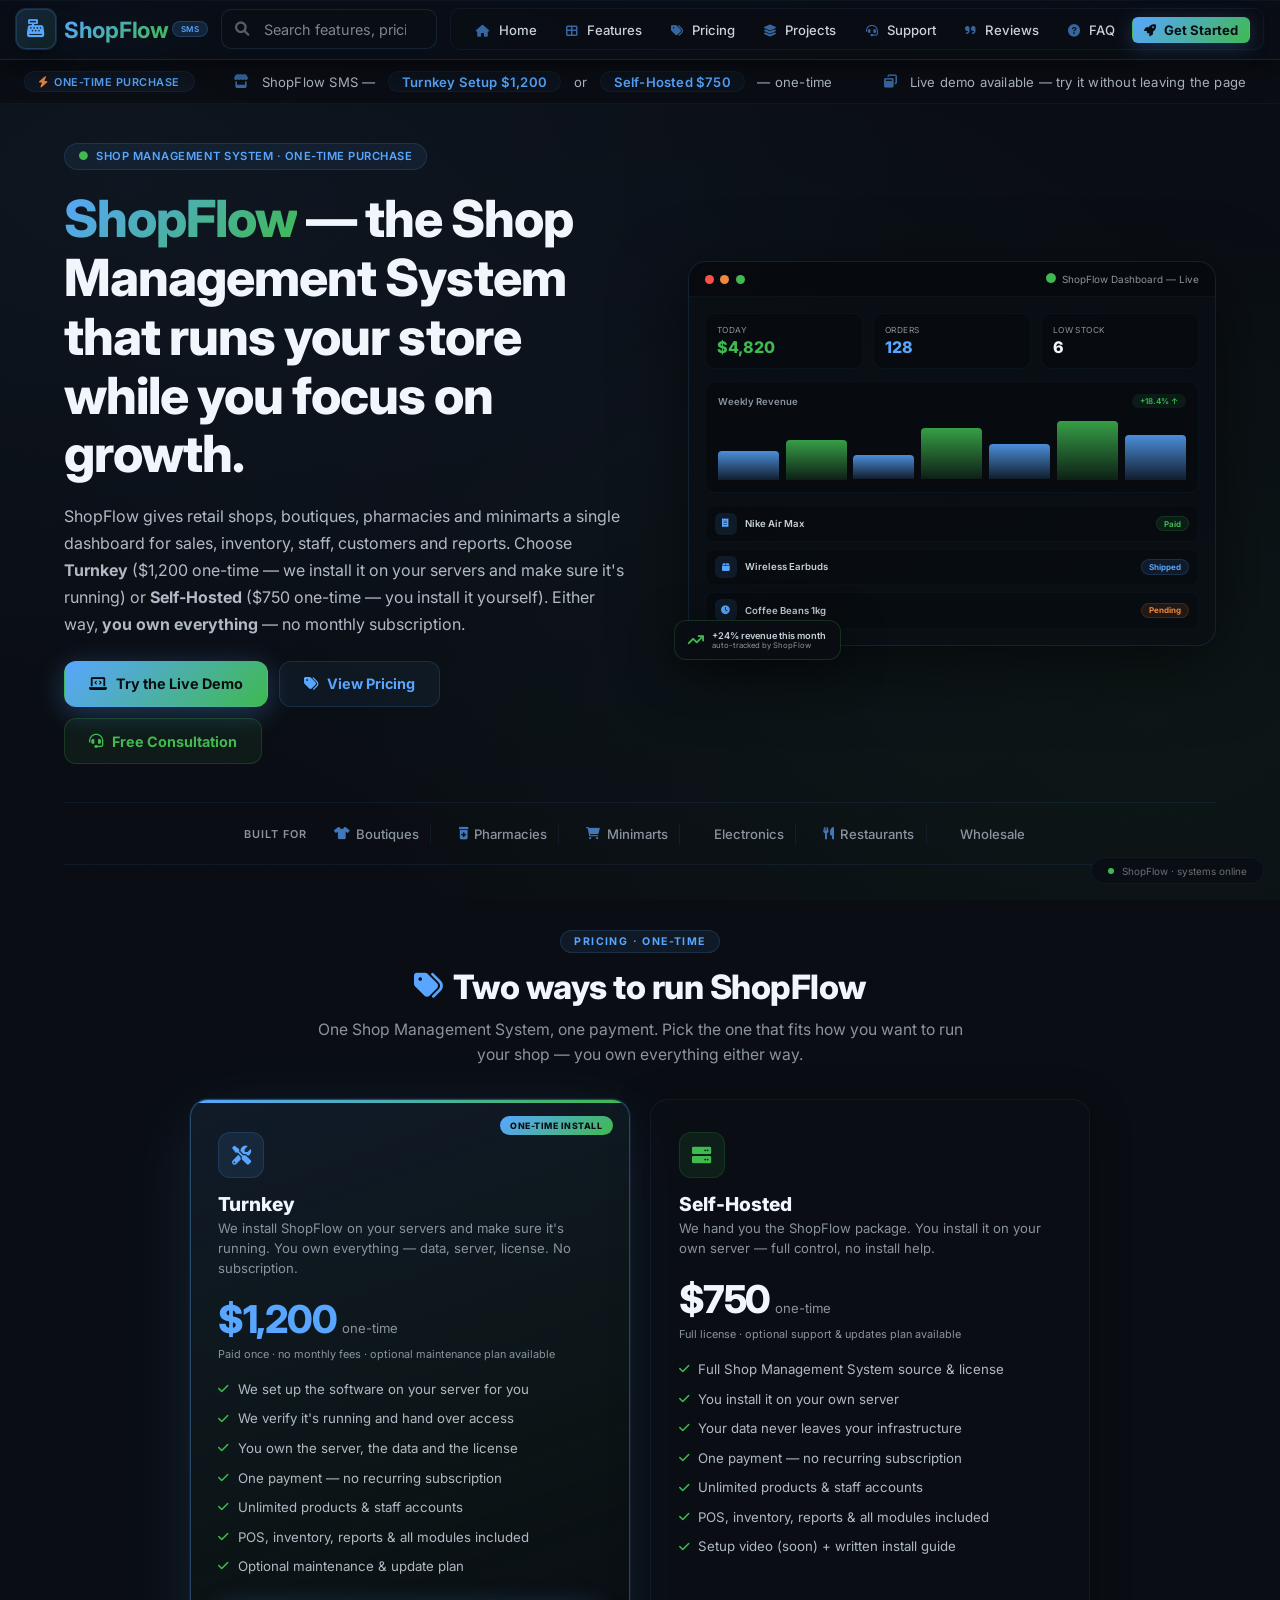
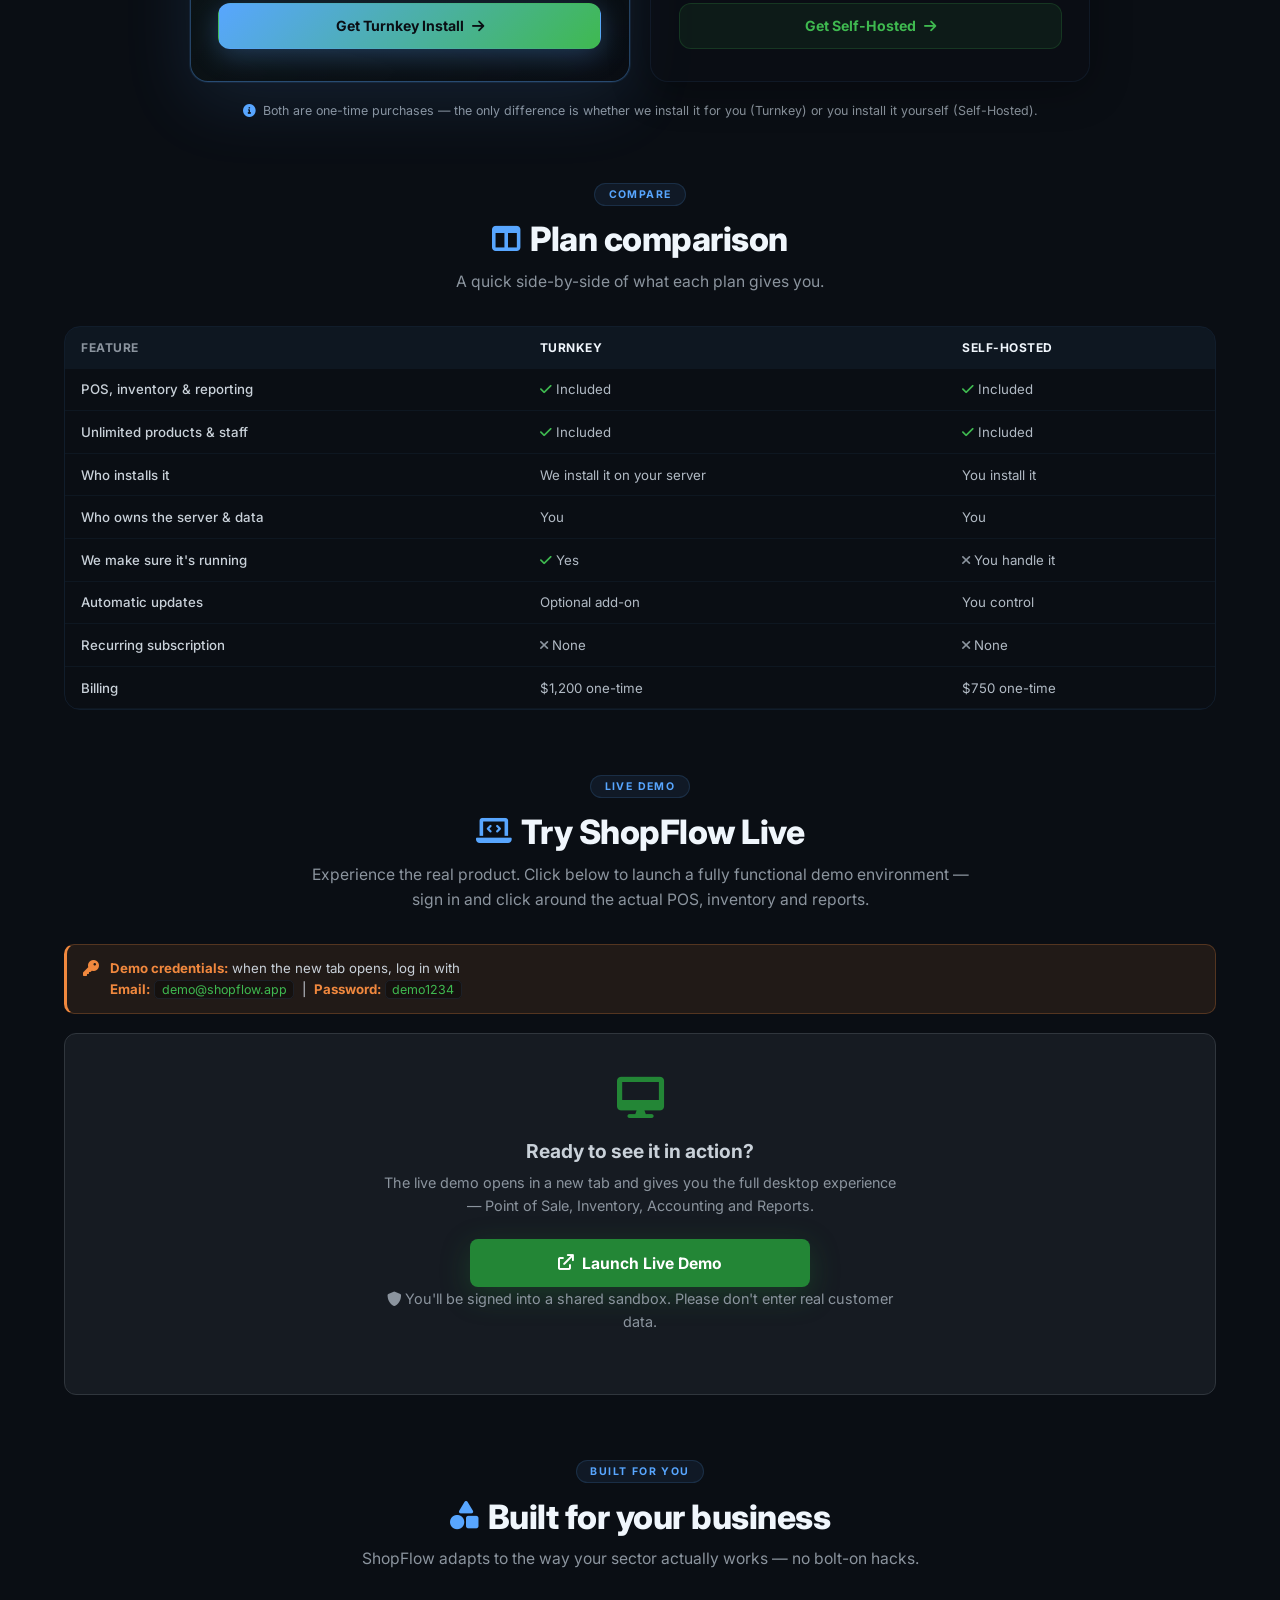
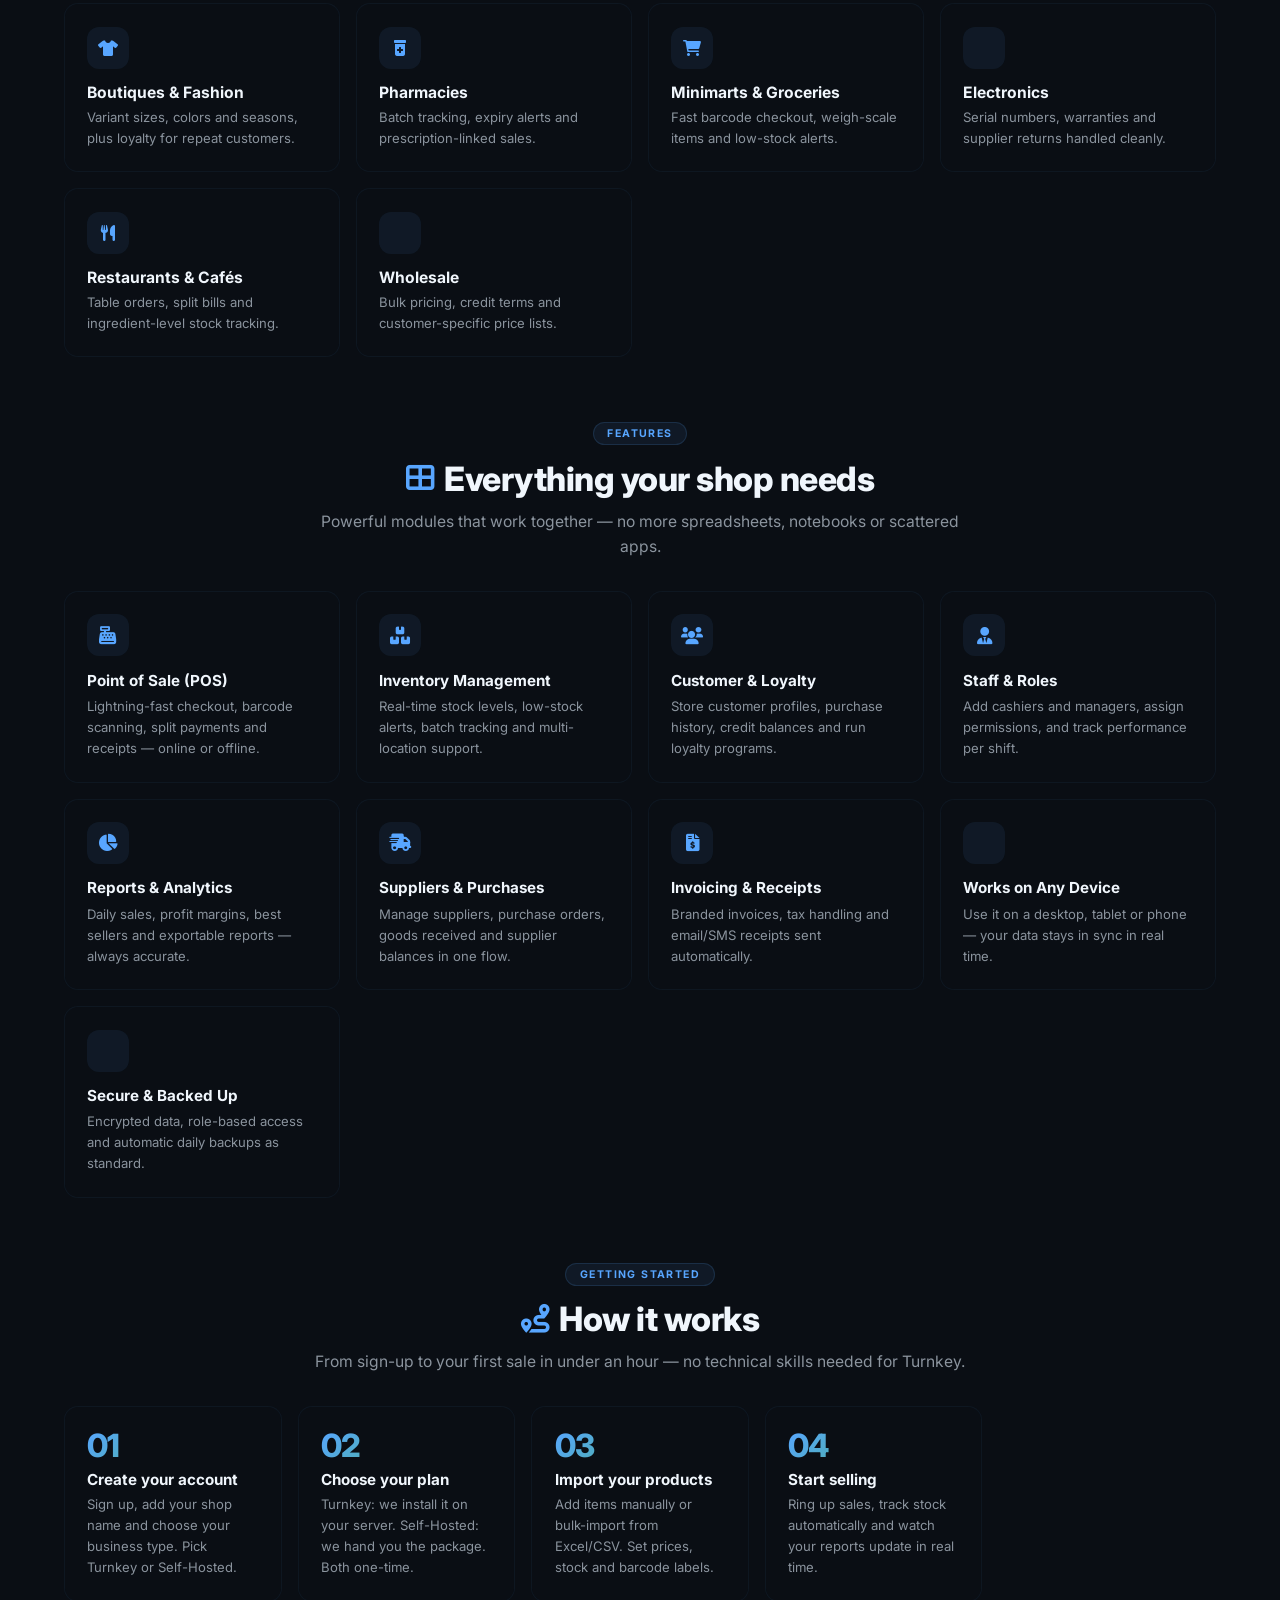
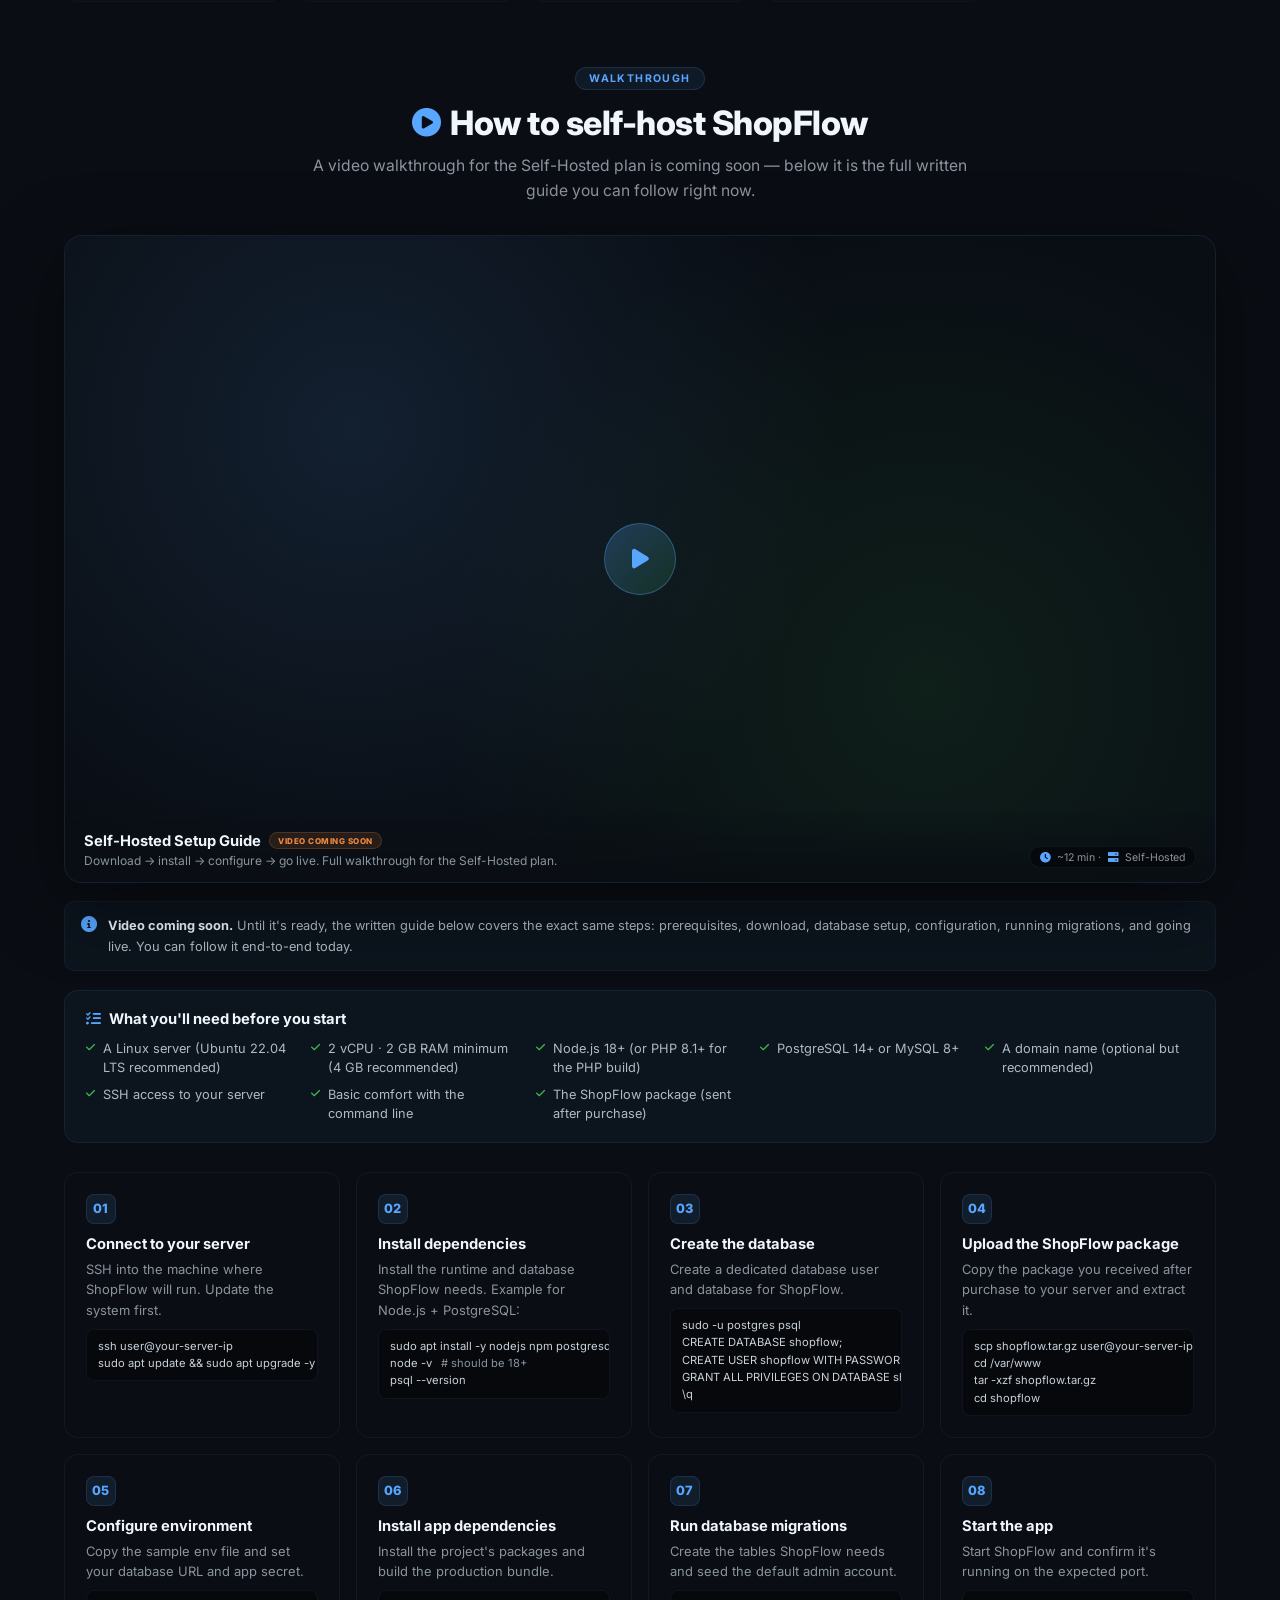
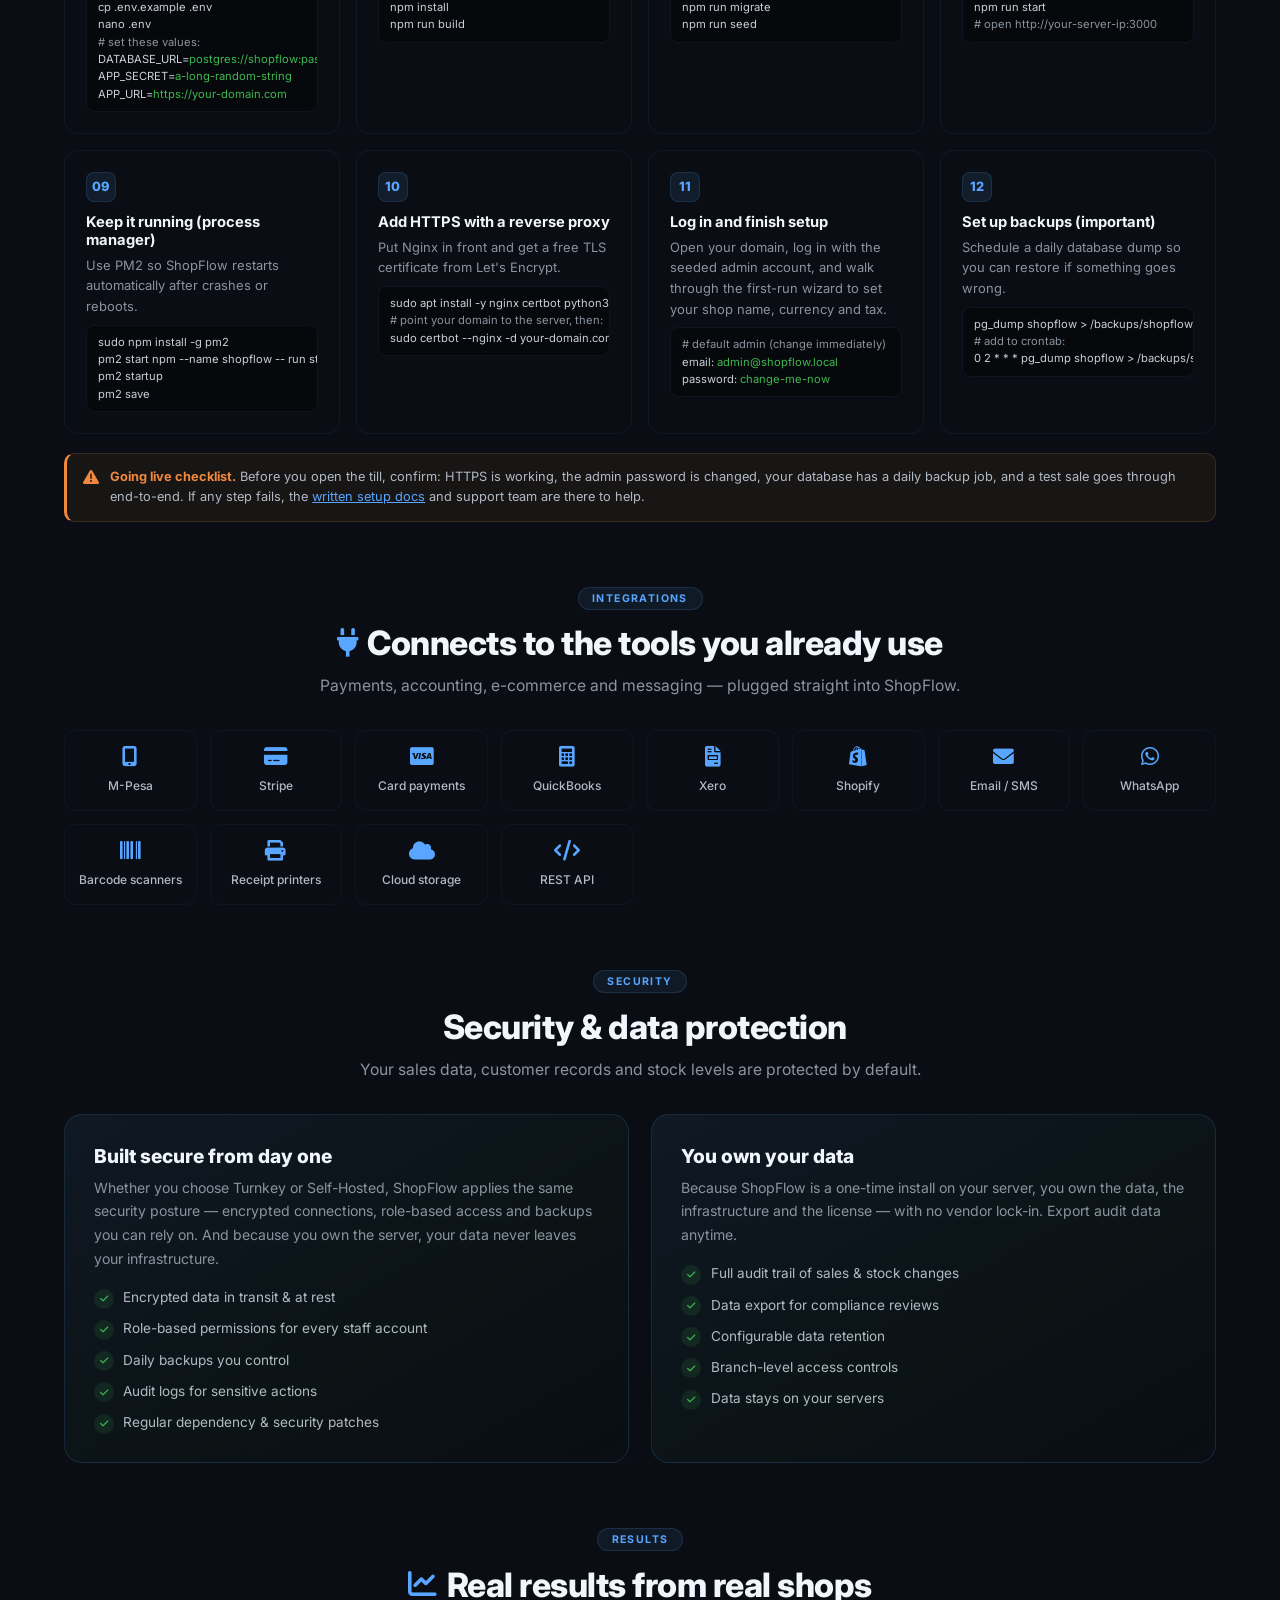
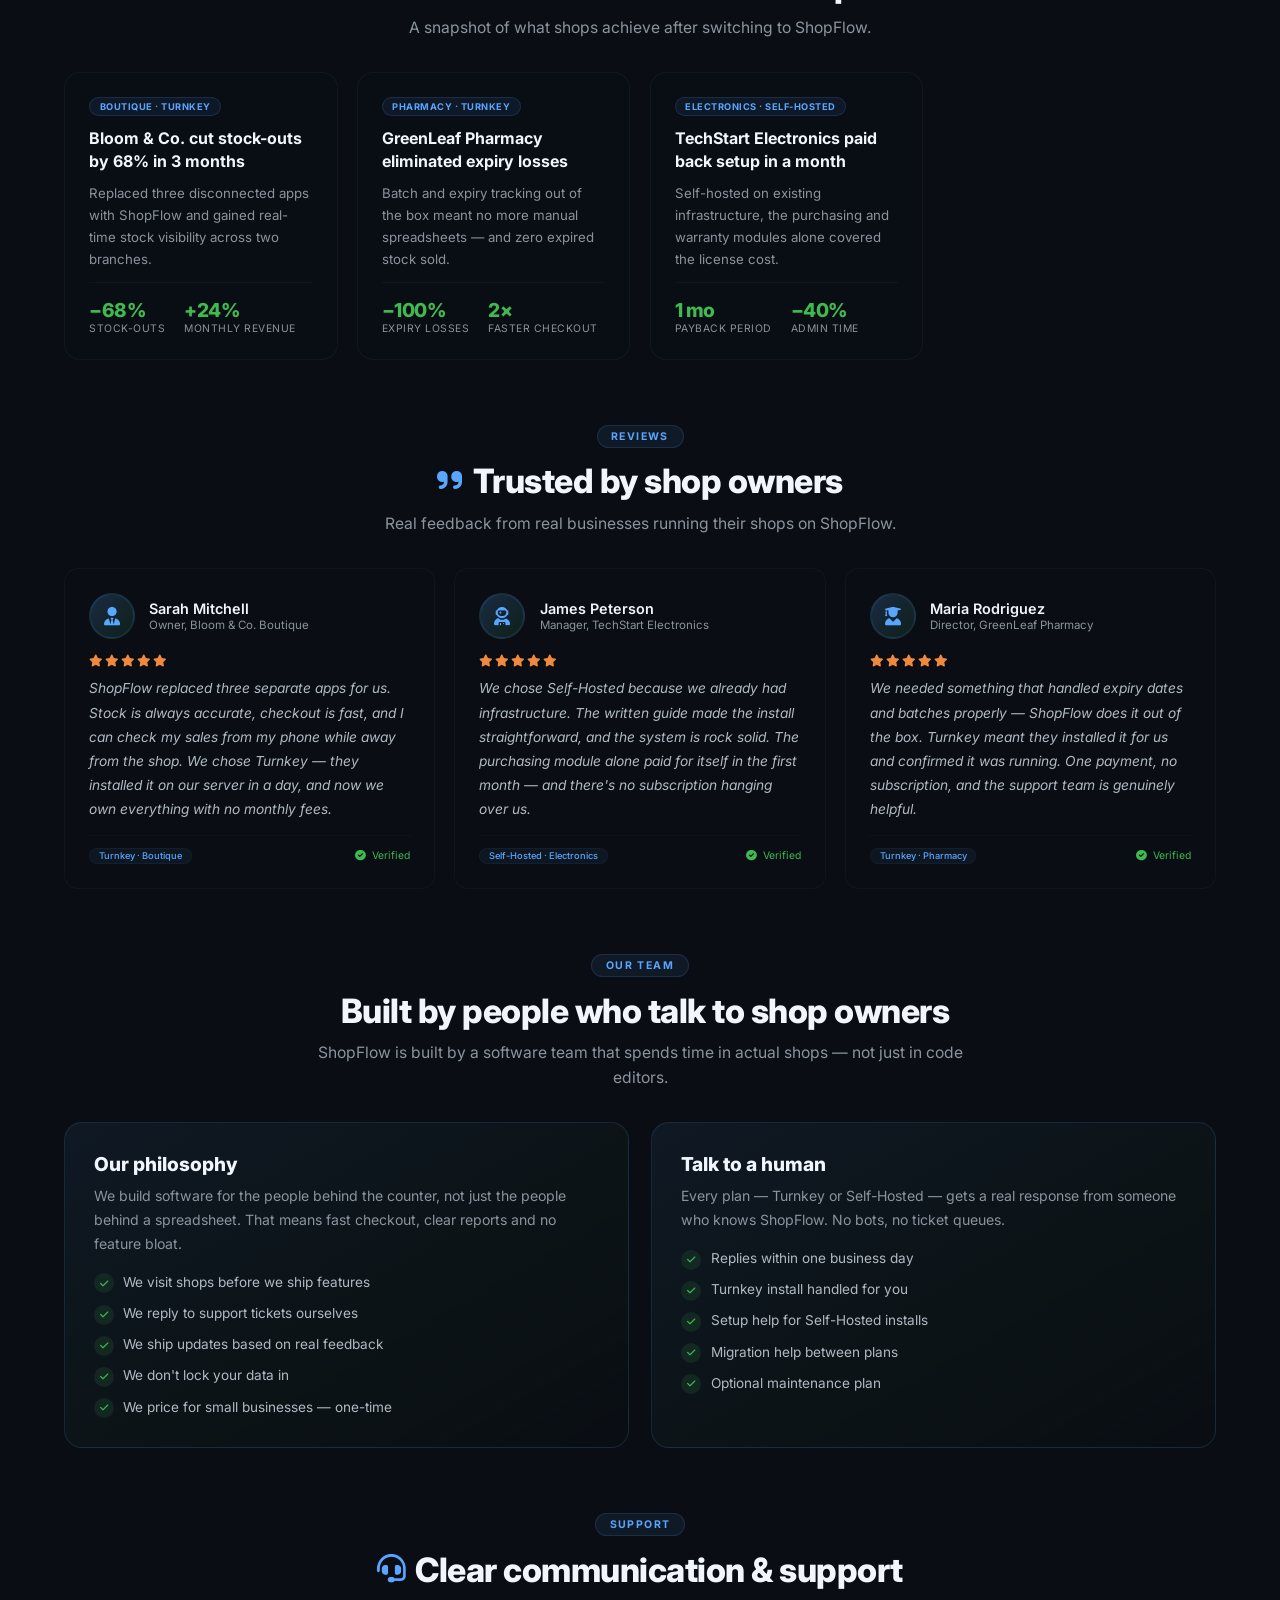
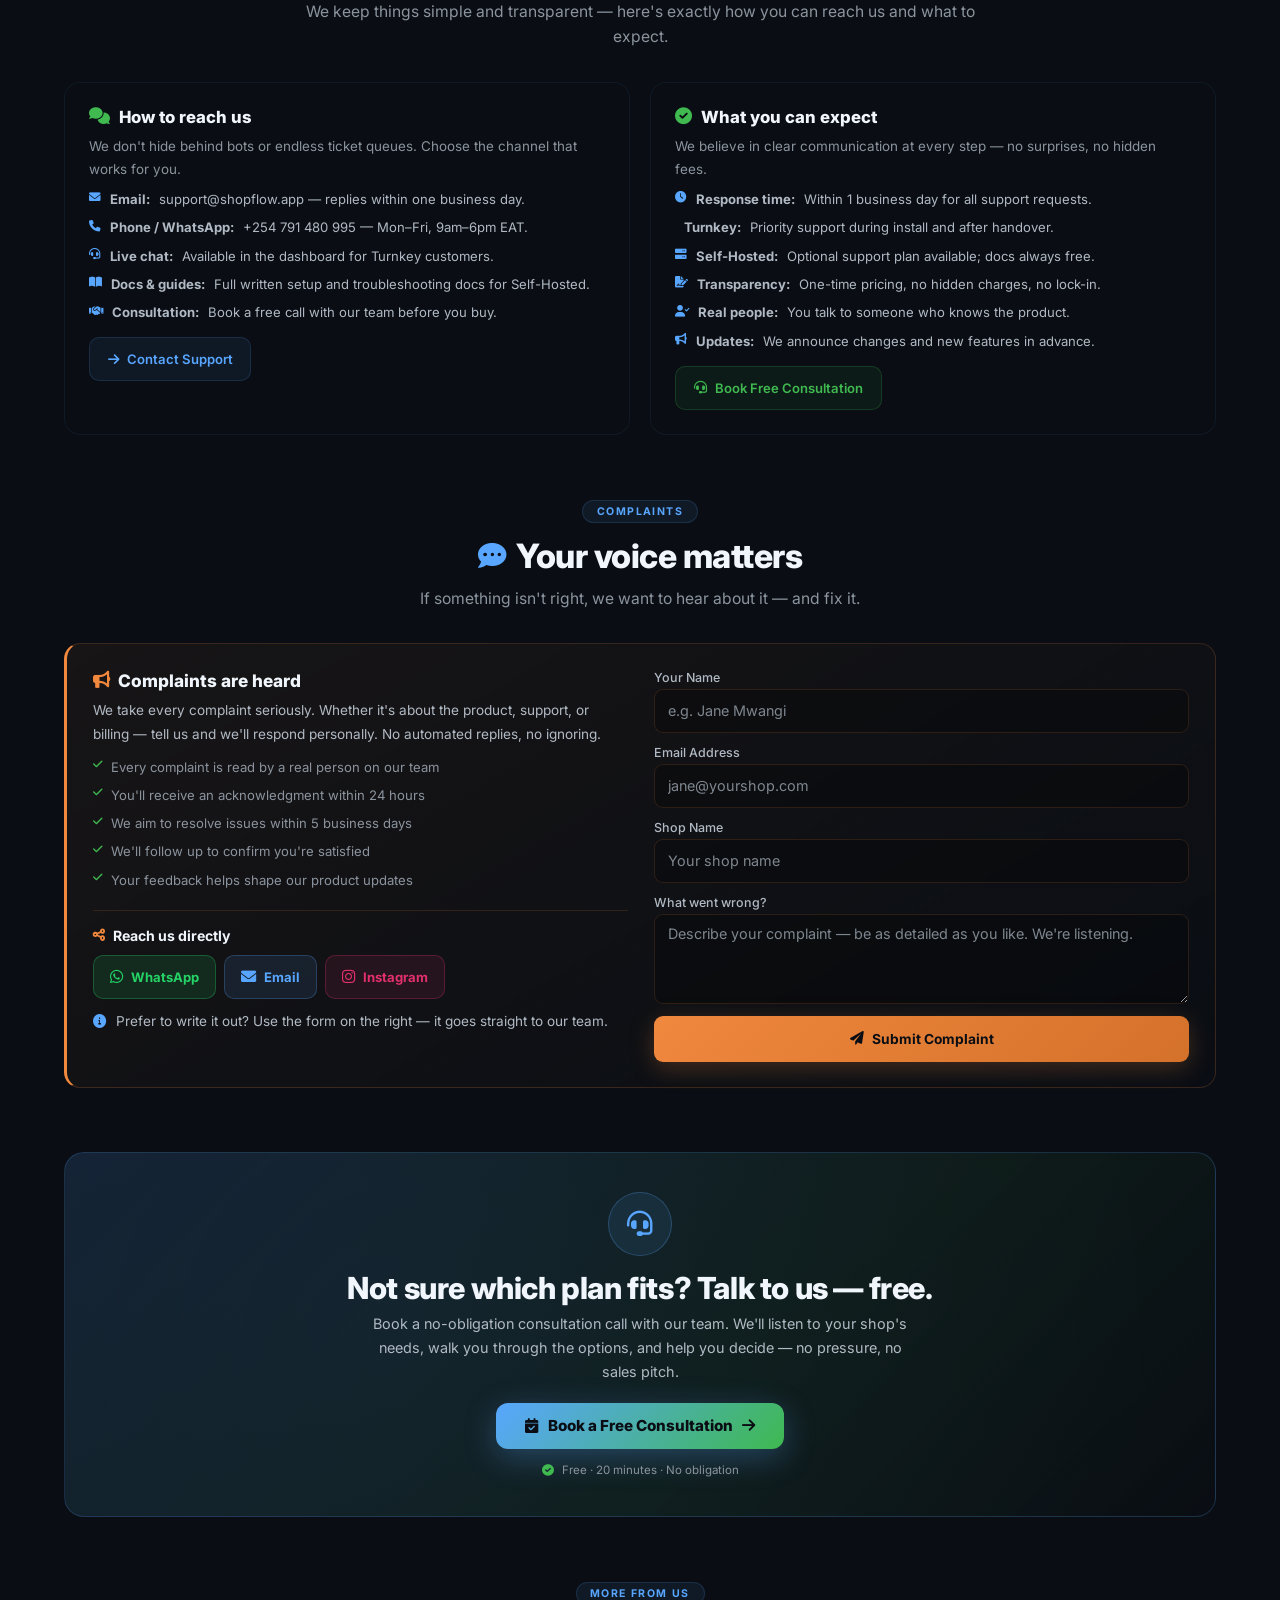
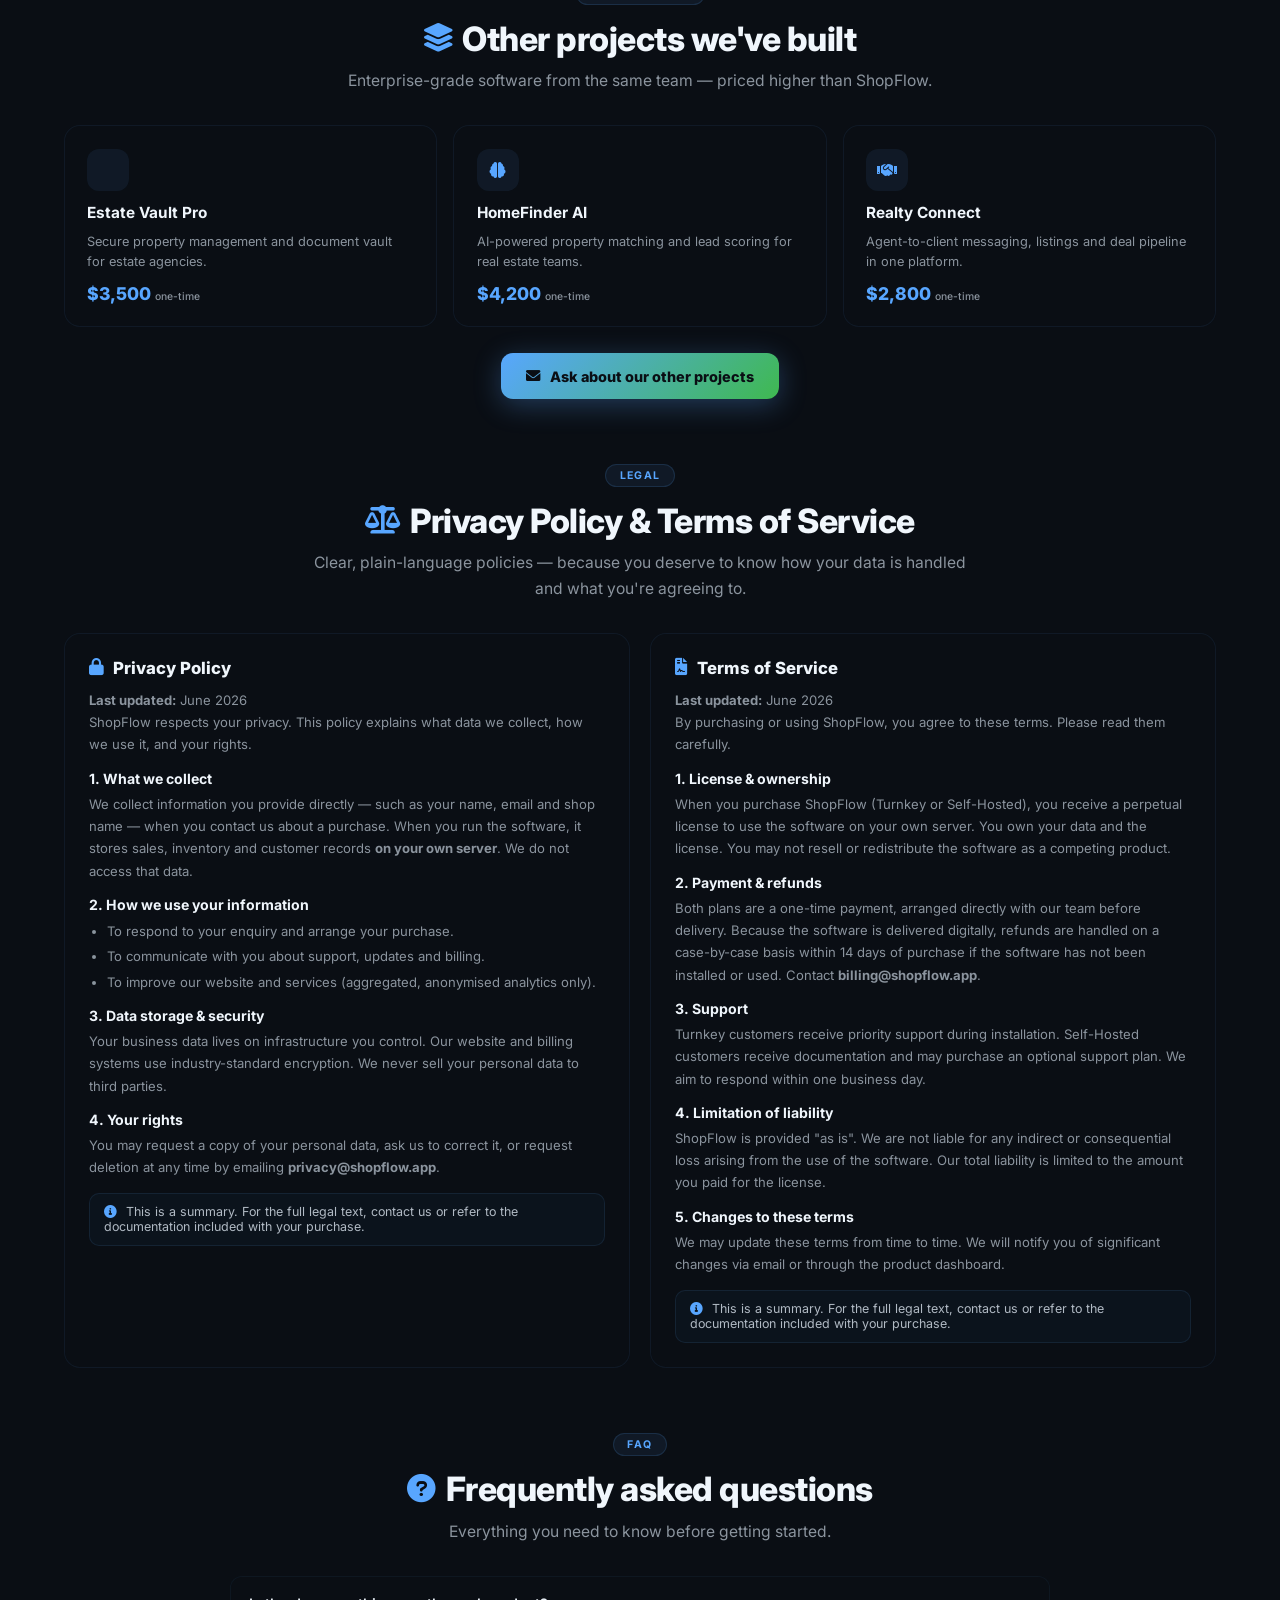
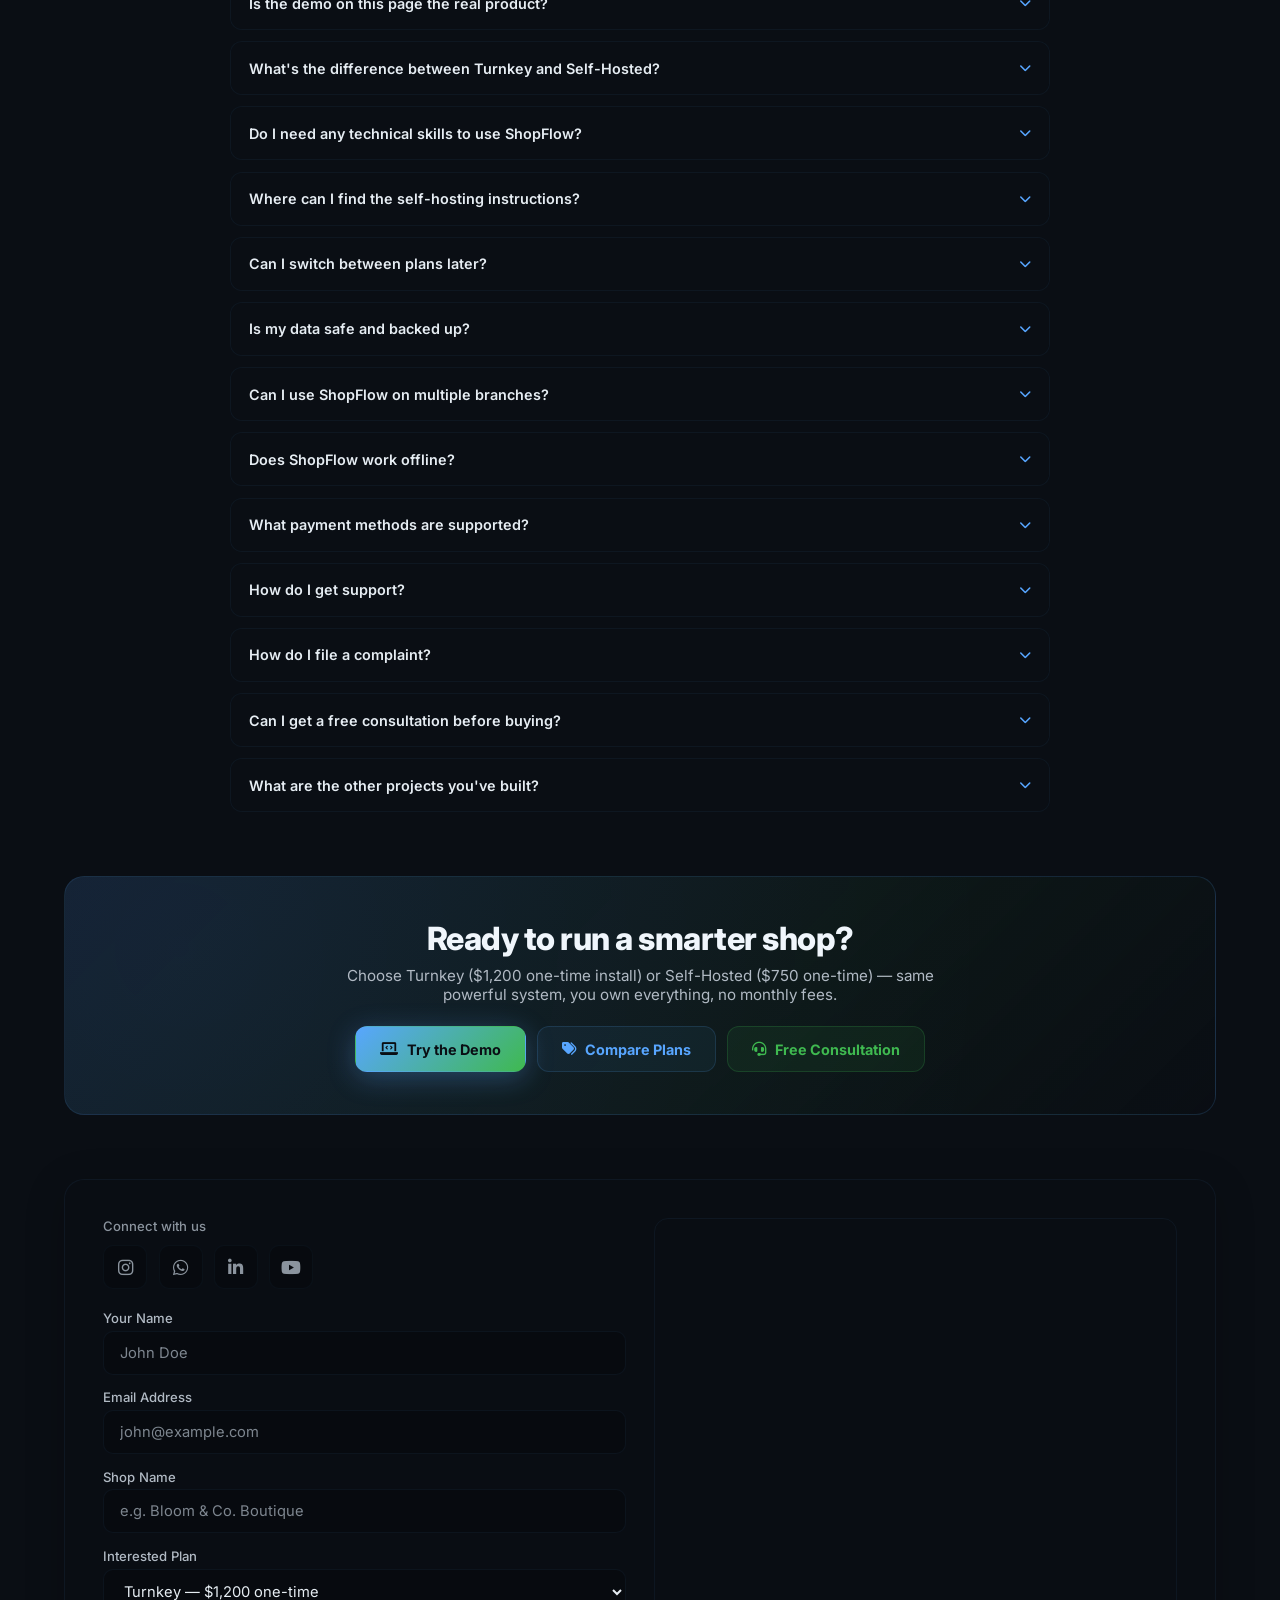
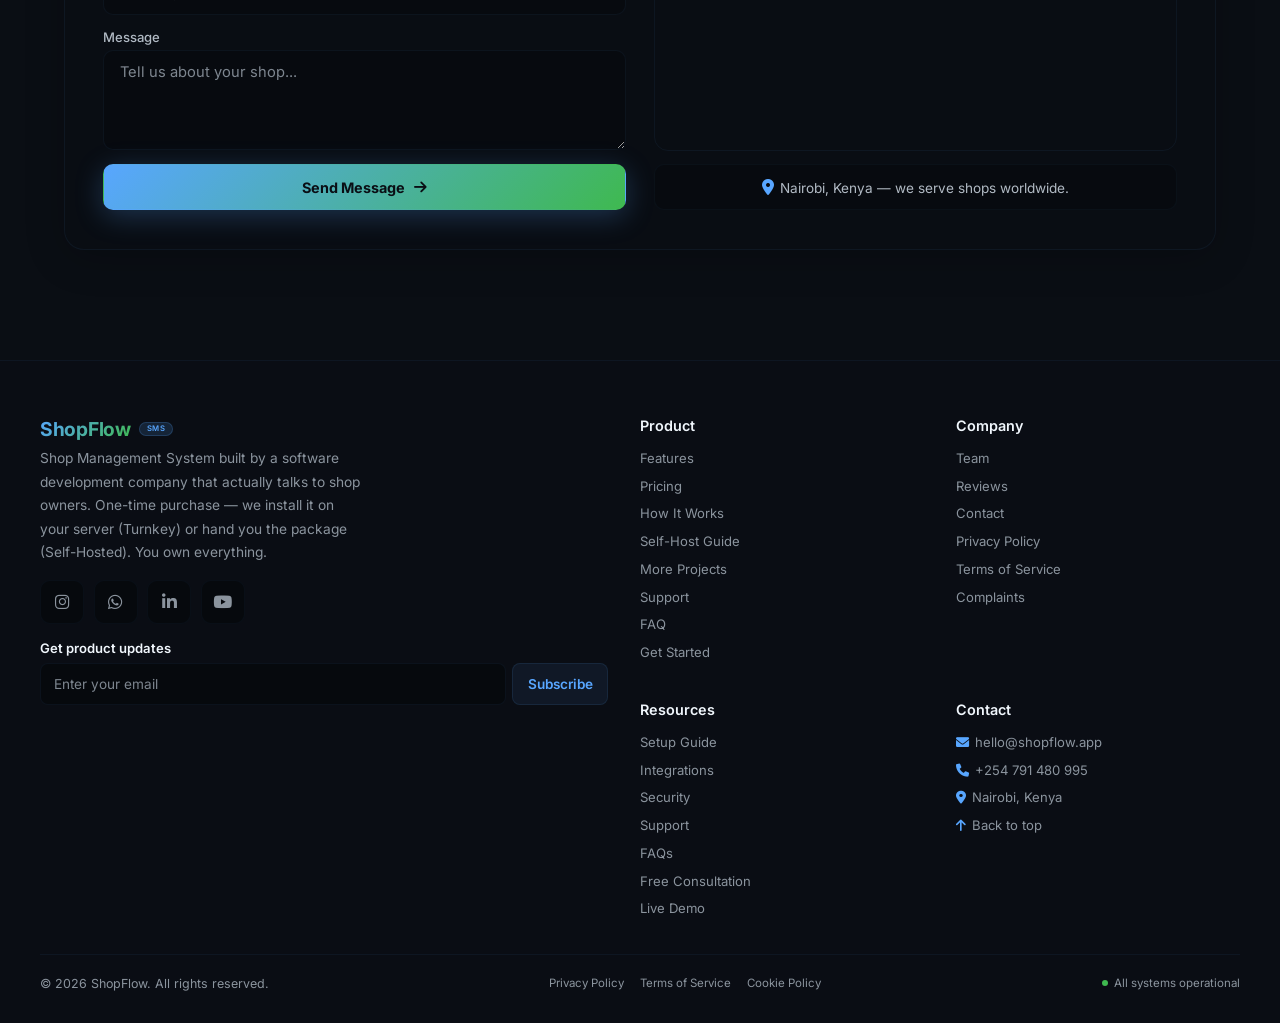
==== commit 5a93f062: "Update index.html" ====
--- a/index.html
+++ b/index.html
@@ -2,13 +2,12 @@
 <html lang="en">
 <head>
   <meta charset="UTF-8" />
-  <meta name="viewport" content="width=device-width, initial-scale=1.0" />
+  <meta name="viewport" content="width=device-width, initial-scale=1.0, viewport-fit=cover" />
   <title>ShopFlow · Shop Management System</title>
   <meta name="description" content="ShopFlow is a full Shop Management System for retail shops, boutiques, pharmacies and minimarts. One-time purchase — Turnkey install or Self-Hosted. You own everything." />
   <link rel="canonical" href="https://shopflow.app/" />
   <link rel="icon" href="data:image/svg+xml,<svg xmlns='http://www.w3.org/2000/svg' viewBox='0 0 100 100'><text y='.9em' font-size='90'>🏪</text></svg>" />
 
-  <!-- Open Graph -->
   <meta property="og:type" content="website" />
   <meta property="og:title" content="ShopFlow · Shop Management System" />
   <meta property="og:description" content="One-time purchase Shop Management System. Turnkey or Self-Hosted. You own everything." />
@@ -21,7 +20,7 @@
   <link href="https://fonts.googleapis.com/css2?family=Inter:opsz,wght@14..32,400;14..32,500;14..32,600;14..32,700;14..32,800;14..32,900&display=swap" rel="stylesheet" />
   <style>
     * { margin: 0; padding: 0; box-sizing: border-box; }
-    html { scroll-behavior: smooth; scroll-padding-top: 120px; }
+    html { scroll-behavior: smooth; }
     :root {
       --bg: #0a0e14;
       --panel: rgba(10, 14, 20, 0.6);
@@ -34,11 +33,13 @@
       --text: #e6edf3;
       --text-dim: #b1bac4;
       --text-muted: #8b949e;
-      /* bumped from #6e7681 to meet WCAG AA on small text */
       --text-faint: #8b949e;
-      --header-h: 64px;
+      --header-h: 60px;
       --ticker-h: 42px;
-    }
+      --page-pad: 1.5rem;
+    }
+    /* Use 100svh where supported so the browser chrome doesn't hide content,
+       fall back to 100vh. */
     body {
       background-color: var(--bg);
       background-image:
@@ -49,7 +50,7 @@
       background-repeat: no-repeat;
       background-size: cover;
       min-height: 100vh;
-      min-height: 100dvh;
+      min-height: 100svh;
       display: flex;
       flex-direction: column;
       font-family: 'Inter', 'Segoe UI', system-ui, -apple-system, sans-serif;
@@ -58,7 +59,6 @@
       position: relative;
       overflow-x: hidden;
     }
-    /* move the animated dots to a pseudo-element so cursor JS can't wipe them */
     body::before {
       content: '';
       position: fixed;
@@ -106,13 +106,16 @@
     .reveal.in-view { opacity: 1; transform: translateY(0); }
     @media (prefers-reduced-motion: reduce) {
       .reveal { opacity: 1; transform: none; transition: none; }
-      *, *::before, *::after { animation-duration: 0.001ms !important; animation-iteration-count: 1 !important; }
-    }
-
-    ::-webkit-scrollbar { width: 10px; }
+      *, *::before, *::after { animation-duration: 0.001ms !important; animation-iteration-count: 1 !important; scroll-behavior: auto !important; }
+    }
+
+    ::-webkit-scrollbar { width: 8px; height: 8px; }
     ::-webkit-scrollbar-track { background: #0a0e14; }
     ::-webkit-scrollbar-thumb { background: #1c2530; border-radius: 8px; border: 2px solid #0a0e14; }
     ::-webkit-scrollbar-thumb:hover { background: #2d3a48; }
+
+    /* ---------- Long words won't overflow on narrow phones ---------- */
+    h1, h2, h3, h4, p, li, span, a, code, td, th { overflow-wrap: anywhere; word-break: break-word; }
 
     .data-stream {
       position: fixed; top: 0; left: 0; width: 100%; height: 100%;
@@ -123,11 +126,13 @@
       font-family: 'Inter', monospace; animation: dataFlow 20s linear infinite;
       white-space: nowrap;
     }
+    /* Data stream is decorative — hide on phones to save battery */
+    @media (max-width: 600px) { .data-stream { display: none; } }
 
     /* ---------- HEADER ---------- */
     .sticky-header {
       position: sticky; top: 0; z-index: 1000;
-      padding: 0.6rem 1.5rem;
+      padding: 0.5rem 1rem;
       min-height: var(--header-h);
       backdrop-filter: blur(20px) saturate(200%);
       -webkit-backdrop-filter: blur(20px) saturate(200%);
@@ -135,15 +140,12 @@
       border-bottom: 1px solid rgba(88, 166, 255, 0.15);
       box-shadow: 0 4px 30px rgba(0,0,0,0.6), inset 0 1px 0 rgba(88, 166, 255, 0.05);
       transition: background 0.4s ease, border-color 0.4s ease;
-    }
-    .sticky-header:hover {
-      background: rgba(10, 14, 20, 0.95);
-      border-bottom-color: rgba(88, 166, 255, 0.3);
+      padding-top: calc(0.5rem + env(safe-area-inset-top));
     }
     .header-container {
       max-width: 1280px; margin: 0 auto;
       display: flex; align-items: center; justify-content: space-between;
-      flex-wrap: nowrap; gap: 1.2rem;
+      gap: 0.8rem;
     }
     .logo {
       display: flex; align-items: center; gap: 0.5rem;
@@ -152,23 +154,18 @@
       filter: drop-shadow(0 0 20px rgba(88, 166, 255, 0.15));
       transition: filter 0.4s ease;
     }
-    .logo:hover { filter: drop-shadow(0 0 40px rgba(88, 166, 255, 0.3)); }
     .logo .logo-icon {
-      height: 42px; width: 42px; display: flex; align-items: center; justify-content: center;
+      height: 40px; width: 40px; display: flex; align-items: center; justify-content: center;
       border-radius: 10px; background: linear-gradient(135deg, rgba(88,166,255,0.15), rgba(63,185,80,0.1));
       border: 1px solid rgba(88, 166, 255, 0.2);
-      font-size: 1.2rem; color: var(--blue);
+      font-size: 1.1rem; color: var(--blue);
       box-shadow: 0 0 0 1px rgba(88, 166, 255, 0.2), 0 4px 20px rgba(0,0,0,0.6);
       transition: transform 0.4s ease, box-shadow 0.4s ease;
-    }
-    .logo:hover .logo-icon {
-      transform: scale(1.05) rotate(-3deg);
-      box-shadow: 0 0 0 1px rgba(88, 166, 255, 0.4), 0 6px 30px rgba(88, 166, 255, 0.2);
+      flex-shrink: 0;
     }
     .logo-text {
       font-size: 1.4rem; font-weight: 700; letter-spacing: -0.3px;
       color: var(--text);
-      text-shadow: 0 0 30px rgba(88, 166, 255, 0.1);
       display: flex; align-items: center; gap: 0.2rem;
     }
     .logo-text .highlight {
@@ -177,7 +174,6 @@
       -webkit-background-clip: text;
       -webkit-text-fill-color: transparent;
       background-clip: text;
-      filter: drop-shadow(0 0 20px rgba(88, 166, 255, 0.2));
       animation: gradientShift 3s ease-in-out infinite;
     }
     .logo-text .ai-badge {
@@ -192,67 +188,46 @@
     @media (max-width: 850px) { .logo-text { display: none; } }
 
     .search-wrapper {
-      flex: 1 1 260px; min-width: 160px; max-width: 400px;
+      flex: 1 1 260px; min-width: 0; max-width: 400px;
       position: relative;
     }
     .search-wrapper i {
-      position: absolute; left: 16px; top: 50%;
+      position: absolute; left: 14px; top: 50%;
       transform: translateY(-50%);
       color: var(--text-muted); font-size: 0.9rem; opacity: 0.6;
-      transition: color 0.4s ease, opacity 0.4s ease;
     }
     .search-wrapper input {
-      width: 100%; padding: 0.7rem 1rem 0.7rem 2.8rem;
+      width: 100%; padding: 0.65rem 1rem 0.65rem 2.6rem;
       border: 1px solid rgba(88, 166, 255, 0.15);
       border-radius: 10px;
       background: rgba(10, 14, 20, 0.8);
-      box-shadow: inset 0 2px 10px rgba(0,0,0,0.4), 0 0 0 1px rgba(88, 166, 255, 0.05);
-      font-size: 0.9rem; transition: border-color 0.4s ease, background 0.4s ease, box-shadow 0.4s ease; outline: none;
+      font-size: 0.9rem; transition: border-color 0.4s ease, box-shadow 0.4s ease; outline: none;
       color: var(--text); font-family: 'Inter', sans-serif; font-weight: 400;
-      backdrop-filter: blur(8px);
     }
     .search-wrapper input::placeholder { color: var(--text-faint); opacity: 0.9; }
     .search-wrapper input:focus {
       background: rgba(10, 14, 20, 0.95);
       border-color: var(--blue);
-      box-shadow: 0 0 0 4px rgba(88, 166, 255, 0.08), inset 0 2px 10px rgba(0,0,0,0.5);
-    }
-    .search-wrapper:focus-within i { opacity: 1; color: var(--blue); }
-    @media (max-width: 850px) {
-      .search-wrapper { flex: 1 1 auto; min-width: 0; max-width: none; }
-      .search-wrapper input { font-size: 0.85rem; padding: 0.6rem 1rem 0.6rem 2.6rem; }
-      .search-wrapper i { left: 14px; font-size: 0.8rem; }
+      box-shadow: 0 0 0 4px rgba(88, 166, 255, 0.08);
     }
     .nav-links {
       display: flex; align-items: center; gap: 0.3rem;
       list-style: none; margin: 0; padding: 0.3rem 0.8rem;
       background: rgba(10, 14, 20, 0.6);
-      backdrop-filter: blur(12px);
       border-radius: 10px;
       border: 1px solid rgba(88, 166, 255, 0.08);
-      box-shadow: inset 0 1px 0 rgba(88, 166, 255, 0.05);
-      min-height: 44px;
-      transition: background 0.4s ease, border-color 0.4s ease;
-    }
-    .nav-links:hover { background: rgba(10, 14, 20, 0.8); border-color: rgba(88, 166, 255, 0.15); }
+      min-height: 42px;
+    }
     .nav-links li a {
       text-decoration: none; color: #c9d1d9; font-weight: 500;
       font-size: 0.82rem; padding: 0.25rem 0.7rem; border-radius: 6px;
-      transition: color 0.3s ease, background 0.3s ease, border-color 0.3s ease, transform 0.3s ease;
-      letter-spacing: 0.2px; white-space: nowrap;
+      transition: color 0.3s ease, background 0.3s ease, border-color 0.3s ease;
+      white-space: nowrap;
       font-family: 'Inter', sans-serif;
-      border: 1px solid transparent; position: relative;
-    }
-    .nav-links li a i { margin-right: 5px; font-size: 0.75rem; color: var(--blue); opacity: 0.6; transition: opacity 0.3s ease; }
-    .nav-links li a::before {
-      content: ''; position: absolute; bottom: -2px; left: 50%;
-      transform: translateX(-50%);
-      width: 0; height: 2px;
-      background: linear-gradient(90deg, transparent, var(--blue), transparent);
-      transition: width 0.4s ease;
-    }
-    .nav-links li a:hover::before { width: 70%; }
-    .nav-links li a:hover { color: #f0f6fc; background: rgba(88, 166, 255, 0.05); border-color: rgba(88, 166, 255, 0.1); transform: translateY(-1px); }
+      border: 1px solid transparent;
+    }
+    .nav-links li a i { margin-right: 5px; font-size: 0.75rem; color: var(--blue); opacity: 0.6; }
+    .nav-links li a:hover { color: #f0f6fc; background: rgba(88, 166, 255, 0.05); border-color: rgba(88, 166, 255, 0.1); }
     .nav-links li a:hover i { opacity: 1; }
     .nav-cta {
       background: linear-gradient(135deg, #58a6ff, #3fb950) !important;
@@ -261,216 +236,198 @@
       border-color: transparent !important;
       box-shadow: 0 4px 20px rgba(88, 166, 255, 0.25) !important;
     }
-    .nav-cta:hover {
-      transform: translateY(-2px) !important;
-      box-shadow: 0 6px 30px rgba(88, 166, 255, 0.4) !important;
-      color: #0a0e14 !important;
-    }
     .nav-cta i { color: #0a0e14 !important; opacity: 1 !important; }
     .hamburger {
       display: none; flex-direction: column; gap: 5px;
       background: rgba(10, 14, 20, 0.6);
-      backdrop-filter: blur(12px);
       border: 1px solid rgba(88, 166, 255, 0.1);
-      border-radius: 10px; padding: 0.5rem 0.7rem;
-      cursor: pointer; transition: background 0.4s ease, border-color 0.4s ease, transform 0.4s ease;
-    }
-    .hamburger:hover { background: rgba(88, 166, 255, 0.05); border-color: rgba(88, 166, 255, 0.2); transform: scale(1.02); }
-    .hamburger span { display: block; width: 24px; height: 2.5px; background: #c9d1d9; border-radius: 4px; transition: background 0.3s ease; opacity: 0.8; }
+      border-radius: 10px; padding: 0.55rem 0.7rem;
+      cursor: pointer; transition: background 0.4s ease, border-color 0.4s ease;
+      flex-shrink: 0;
+      min-width: 44px; min-height: 44px;
+      align-items: center; justify-content: center;
+    }
+    .hamburger:hover { background: rgba(88, 166, 255, 0.05); border-color: rgba(88, 166, 255, 0.2); }
+    .hamburger span { display: block; width: 22px; height: 2.5px; background: #c9d1d9; border-radius: 4px; opacity: 0.8; }
     .hamburger:hover span { background: var(--blue); }
-    @media (max-width: 850px) {
-      .header-container { gap: 0.8rem; }
+
+    /* Hide search in header on phones — it lives in the mobile menu instead */
+    @media (max-width: 900px) {
+      .header-container { gap: 0.6rem; }
       .nav-links { display: none; }
       .hamburger { display: flex; }
-      .sticky-header { padding: 0.5rem 1rem; }
-    }
-    @media (max-width: 500px) {
-      .logo .logo-icon { height: 34px; width: 34px; font-size: 1rem; }
-      .search-wrapper input { padding: 0.5rem 0.6rem 0.5rem 2.2rem; font-size: 0.8rem; }
-      .search-wrapper i { left: 12px; font-size: 0.75rem; }
+    }
+    @media (max-width: 700px) {
+      .search-wrapper { display: none; }
     }
 
     /* ---------- MOBILE MENU ---------- */
     .mobile-menu-overlay {
-      position: fixed; top: 0; left: 0; width: 100%; height: 100%;
+      position: fixed; inset: 0;
       background: rgba(0,0,0,0.8);
       backdrop-filter: blur(20px);
+      -webkit-backdrop-filter: blur(20px);
       visibility: hidden; opacity: 0;
-      transition: opacity 0.5s ease, visibility 0.5s ease; z-index: 9999;
+      transition: opacity 0.4s ease, visibility 0.4s ease; z-index: 9999;
     }
     .mobile-menu-overlay.active { visibility: visible; opacity: 1; }
     .mobile-menu-panel {
-      position: fixed; top: 0; right: -340px;
-      width: 300px; max-width: 80%; height: 100%;
-      background: rgba(10, 14, 20, 0.95);
+      position: fixed; top: 0; right: -100%;
+      width: min(320px, 86vw); height: 100%;
+      background: rgba(10, 14, 20, 0.98);
       backdrop-filter: blur(40px) saturate(200%);
+      -webkit-backdrop-filter: blur(40px) saturate(200%);
       border-left: 1px solid rgba(88, 166, 255, 0.1);
       box-shadow: -8px 0 60px rgba(0,0,0,0.8);
-      padding: 2rem 1.6rem;
-      transition: right 0.5s cubic-bezier(0.2, 0.9, 0.3, 1);
+      padding: calc(1.4rem + env(safe-area-inset-top)) 1.3rem calc(1.4rem + env(safe-area-inset-bottom));
+      transition: right 0.4s cubic-bezier(0.2, 0.9, 0.3, 1);
       z-index: 10000;
-      display: flex; flex-direction: column; gap: 1.8rem; overflow-y: auto;
+      display: flex; flex-direction: column; gap: 1.4rem; overflow-y: auto;
+      -webkit-overflow-scrolling: touch;
     }
     .mobile-menu-panel.open { right: 0; }
     .mobile-panel-header {
       display: flex; align-items: center; justify-content: space-between;
-      gap: 0.8rem; width: 100%; flex-shrink: 0;
+      gap: 0.7rem; width: 100%; flex-shrink: 0;
       background: rgba(10, 14, 20, 0.6);
       border-radius: 10px;
-      padding: 0.2rem 0.2rem 0.2rem 0.8rem;
+      padding: 0.2rem 0.2rem 0.2rem 0.7rem;
       border: 1px solid rgba(88, 166, 255, 0.08);
     }
     .mobile-search { flex: 1; position: relative; min-width: 0; }
     .mobile-search i { position: absolute; left: 10px; top: 50%; transform: translateY(-50%); color: var(--text-muted); font-size: 0.8rem; opacity: 0.7; }
     .mobile-search input {
-      width: 100%; padding: 0.4rem 0.6rem 0.4rem 2rem;
+      width: 100%; padding: 0.5rem 0.6rem 0.5rem 2rem;
       border: 1px solid rgba(88, 166, 255, 0.08);
       border-radius: 8px;
       background: rgba(0,0,0,0.3);
-      font-size: 0.85rem; outline: none; color: var(--text);
+      font-size: 0.9rem; outline: none; color: var(--text);
       font-family: 'Inter', sans-serif;
-      transition: background 0.3s ease, border-color 0.3s ease;
     }
     .mobile-search input::placeholder { color: var(--text-faint); opacity: 0.9; }
     .mobile-search input:focus { background: rgba(0,0,0,0.5); border-color: rgba(88, 166, 255, 0.2); }
     .mobile-menu-close {
       background: rgba(10, 14, 20, 0.6);
       border: 1px solid rgba(88, 166, 255, 0.08);
-      border-radius: 10px; width: 40px; height: 40px;
+      border-radius: 10px; width: 44px; height: 44px;
       font-size: 1.2rem; color: #c9d1d9; cursor: pointer;
       display: flex; align-items: center; justify-content: center;
-      transition: background 0.3s ease, border-color 0.3s ease, color 0.3s ease, transform 0.3s ease; flex-shrink: 0;
-    }
-    .mobile-menu-close:hover { background: rgba(88, 166, 255, 0.05); border-color: rgba(88, 166, 255, 0.2); color: #f0f6fc; transform: rotate(90deg); }
-    .mobile-nav-list { list-style: none; display: flex; flex-direction: column; gap: 1.2rem; padding: 0; margin: 0; margin-top: 0.2rem; }
+      flex-shrink: 0;
+    }
+    .mobile-menu-close:hover { background: rgba(88, 166, 255, 0.05); border-color: rgba(88, 166, 255, 0.2); color: #f0f6fc; }
+    .mobile-nav-list { list-style: none; display: flex; flex-direction: column; gap: 0.5rem; padding: 0; margin: 0; }
     .mobile-nav-list li a {
       text-decoration: none; color: #c9d1d9; font-weight: 500;
-      font-size: 1rem; display: flex; align-items: center; gap: 0.8rem;
-      padding: 0.6rem 0.8rem; border-radius: 10px;
+      font-size: 0.95rem; display: flex; align-items: center; gap: 0.8rem;
+      padding: 0.8rem 0.9rem; border-radius: 10px;
       background: rgba(10, 14, 20, 0.4);
       border: 1px solid rgba(88, 166, 255, 0.04);
-      transition: background 0.3s ease, border-color 0.3s ease, transform 0.3s ease, color 0.3s ease; font-family: 'Inter', sans-serif;
-    }
-    .mobile-nav-list li a i { width: 1.8rem; color: var(--blue); opacity: 0.7; }
-    .mobile-nav-list li a:hover { background: rgba(88, 166, 255, 0.05); border-color: rgba(88, 166, 255, 0.12); transform: translateX(4px); color: #f0f6fc; }
+      transition: background 0.25s ease, border-color 0.25s ease; font-family: 'Inter', sans-serif;
+      min-height: 48px;
+    }
+    .mobile-nav-list li a i { width: 1.5rem; color: var(--blue); opacity: 0.7; text-align: center; flex-shrink: 0; }
+    .mobile-nav-list li a:hover { background: rgba(88, 166, 255, 0.05); border-color: rgba(88, 166, 255, 0.12); color: #f0f6fc; }
     .mobile-nav-list li a.mobile-cta { background: linear-gradient(135deg, #58a6ff, #3fb950); color: #0a0e14; font-weight: 700; border-color: transparent; }
     .mobile-nav-list li a.mobile-cta i { color: #0a0e14; }
     .panel-footer {
       margin-top: auto; font-size: 0.7rem; color: var(--text-faint);
       border-top: 1px solid rgba(88, 166, 255, 0.06);
-      padding-top: 1rem; text-align: center;
+      text-align: center;
       background: rgba(10, 14, 20, 0.3); border-radius: 40px;
-      padding: 0.8rem 0.5rem; letter-spacing: 0.3px;
+      padding: 0.7rem 0.5rem; letter-spacing: 0.3px;
+      flex-shrink: 0;
     }
     .panel-footer i { color: var(--green); font-size: 0.5rem; vertical-align: middle; margin-right: 6px; }
-    @media (max-width: 500px) {
-      .mobile-menu-panel { padding: 1.5rem 1.2rem; width: 270px; }
-    }
-
-    /* ---------- TICKER ---------- */
+
+    /* ---------- TICKER: hidden on phones ---------- */
     .news-ticker-wrap {
       position: sticky; top: var(--header-h); z-index: 999;
-      background: rgba(10, 14, 20, 0.85);
-      backdrop-filter: blur(20px) saturate(200%);
+      background: rgba(10, 14, 20, 0.9);
       border-bottom: 1px solid rgba(88, 166, 255, 0.06);
-      border-top: 1px solid rgba(88, 166, 255, 0.04);
-      box-shadow: 0 4px 30px rgba(0,0,0,0.3);
-      padding: 0.4rem 0; overflow: hidden;
-      transition: background 0.4s ease;
-    }
-    .news-ticker-wrap:hover { background: rgba(10, 14, 20, 0.95); }
+      padding: 0.35rem 0; overflow: hidden;
+    }
     .ticker-container {
       max-width: 1280px; margin: 0 auto;
-      display: flex; align-items: center; gap: 0.8rem; padding: 0 1.5rem;
+      display: flex; align-items: center; gap: 0.8rem; padding: 0 var(--page-pad);
     }
     .ticker-label {
       flex-shrink: 0; background: rgba(88, 166, 255, 0.06);
-      padding: 0.15rem 1rem; border-radius: 30px;
-      font-weight: 600; font-size: 0.7rem; text-transform: uppercase;
+      padding: 0.15rem 0.9rem; border-radius: 30px;
+      font-weight: 600; font-size: 0.68rem; text-transform: uppercase;
       letter-spacing: 0.5px; color: var(--blue);
       border: 1px solid rgba(88, 166, 255, 0.08);
       white-space: nowrap; display: flex; align-items: center; gap: 0.4rem;
-      transition: background 0.3s ease, border-color 0.3s ease;
-    }
-    .ticker-label:hover { background: rgba(88, 166, 255, 0.1); border-color: rgba(88, 166, 255, 0.15); }
+    }
     .ticker-label i { font-size: 0.7rem; color: var(--orange); animation: thinkingPulse 2s ease-in-out infinite; }
-    .ticker-track { flex: 1; overflow: hidden; position: relative; height: 2.2rem; display: flex; align-items: center; }
-    .ticker-slide { display: flex; white-space: nowrap; animation: scrollTicker 32s linear infinite; will-change: transform; width: max-content; }
+    .ticker-track { flex: 1; overflow: hidden; position: relative; height: 2rem; display: flex; align-items: center; }
+    .ticker-slide { display: flex; white-space: nowrap; animation: scrollTicker 32s linear infinite; width: max-content; }
     .ticker-item {
       display: inline-flex; align-items: center; gap: 0.8rem;
-      padding: 0 2rem; font-weight: 400; color: var(--text-dim);
-      font-size: 0.85rem; letter-spacing: 0.2px; flex-shrink: 0;
-      font-family: 'Inter', sans-serif; transition: color 0.3s ease;
-    }
-    .ticker-item:hover { color: #f0f6fc; }
+      padding: 0 1.6rem; font-weight: 400; color: var(--text-dim);
+      font-size: 0.82rem; letter-spacing: 0.2px; flex-shrink: 0;
+      font-family: 'Inter', sans-serif;
+    }
     .ticker-item > i { color: var(--blue); opacity: 0.6; }
     .ticker-item .price-tag {
       display: inline-block;
       background: rgba(88, 166, 255, 0.04); padding: 0.1rem 0.8rem; border-radius: 30px;
       font-weight: 600; color: var(--blue); border: 1px solid rgba(88, 166, 255, 0.06);
       text-decoration: none; cursor: pointer;
-      transition: background 0.3s ease, border-color 0.3s ease, color 0.3s ease, box-shadow 0.3s ease;
-    }
-    .ticker-item .price-tag:hover {
-      background: rgba(88, 166, 255, 0.15);
-      border-color: rgba(88, 166, 255, 0.3);
-      color: #f0f6fc;
-      box-shadow: 0 0 20px rgba(88, 166, 255, 0.2);
-    }
-    .ticker-track:hover .ticker-slide { animation-play-state: paused; }
-    @media (max-width: 580px) {
-      .ticker-label span { display: none; }
-      .ticker-label { padding: 0.1rem 0.6rem; font-size: 0.6rem; }
-      .ticker-item { font-size: 0.7rem; padding: 0 1rem; }
+    }
+    @media (max-width: 700px) {
+      /* The ticker squeezes content and collides with the sticky header on
+         phones — hide it. The same info lives in the hero and pricing. */
+      .news-ticker-wrap { display: none; }
     }
 
     .page-content {
-      max-width: 1200px; margin: 2.8rem auto; padding: 0 1.5rem;
+      max-width: 1200px; margin: 2.4rem auto; padding: 0 var(--page-pad);
       color: var(--text); position: relative; z-index: 1; flex: 1;
-    }
-
-    .section-head { margin-bottom: 2.2rem; text-align: center; }
+      width: 100%;
+    }
+
+    .section-head { margin-bottom: 2rem; text-align: center; }
     .section-head .eyebrow {
       display: inline-block;
-      font-size: 0.68rem; font-weight: 700; letter-spacing: 1.5px;
+      font-size: 0.66rem; font-weight: 700; letter-spacing: 1.4px;
       text-transform: uppercase; color: var(--blue);
       background: rgba(88, 166, 255, 0.08);
       border: 1px solid rgba(88, 166, 255, 0.15);
-      padding: 0.25rem 0.9rem; border-radius: 30px;
-      margin-bottom: 0.9rem;
+      padding: 0.25rem 0.85rem; border-radius: 30px;
+      margin-bottom: 0.8rem;
     }
     .section-head h2 {
-      font-size: clamp(1.6rem, 3vw, 2.1rem); font-weight: 800; color: #f0f6fc;
+      font-size: clamp(1.5rem, 4.5vw, 2.1rem); font-weight: 800; color: #f0f6fc;
       letter-spacing: -0.5px; margin-bottom: 0.6rem;
-      display: inline-flex; align-items: center; gap: 0.7rem; flex-wrap: wrap; justify-content: center;
+      display: flex; align-items: center; gap: 0.6rem; flex-wrap: wrap;
+      justify-content: center;
     }
     .section-head h2 i { color: var(--blue); font-size: 0.85em; }
-    .section-head .subtitle { color: var(--text-muted); font-size: 1rem; max-width: 680px; margin: 0 auto; line-height: 1.6; }
-
+    .section-head .subtitle { color: var(--text-muted); font-size: 0.98rem; max-width: 680px; margin: 0 auto; line-height: 1.6; }
+
+    /* ---------- HERO ---------- */
     .hero {
       display: grid;
       grid-template-columns: 1.05fr 0.95fr;
       gap: 2.5rem;
       align-items: center;
-      min-height: 520px;
       margin-bottom: 0.5rem;
     }
-    .hero-left { display: flex; flex-direction: column; gap: 1.3rem; }
+    .hero-left { display: flex; flex-direction: column; gap: 1.2rem; min-width: 0; }
     .hero-eyebrow {
       display: inline-flex; align-items: center; gap: 0.5rem;
       background: rgba(88, 166, 255, 0.08);
       border: 1px solid rgba(88, 166, 255, 0.15);
-      color: var(--blue); font-size: 0.72rem; font-weight: 600;
+      color: var(--blue); font-size: 0.7rem; font-weight: 600;
       letter-spacing: 0.5px; text-transform: uppercase;
-      padding: 0.35rem 0.9rem; border-radius: 30px;
+      padding: 0.35rem 0.85rem; border-radius: 30px;
       width: fit-content;
-      animation: thinkingPulse 3s ease-in-out infinite;
-    }
-    .hero-eyebrow i { font-size: 0.6rem; color: var(--green); }
+    }
+    .hero-eyebrow i { font-size: 0.55rem; color: var(--green); }
     .hero h1 {
-      font-size: clamp(2rem, 4.5vw, 3.2rem);
-      font-weight: 800; line-height: 1.1;
-      letter-spacing: -1.5px; color: #f0f6fc;
+      font-size: clamp(1.7rem, 4.5vw, 3.2rem);
+      font-weight: 800; line-height: 1.15;
+      letter-spacing: -1px; color: #f0f6fc;
     }
     .hero h1 .grad {
       background: linear-gradient(135deg, #58a6ff, #3fb950, #58a6ff);
@@ -480,56 +437,40 @@
       animation: gradientShift 4s ease-in-out infinite;
     }
     .hero p.lead {
-      font-size: 1.05rem; line-height: 1.8; color: var(--text-dim);
+      font-size: 1rem; line-height: 1.7; color: var(--text-dim);
       max-width: 560px;
     }
-    .hero-proof {
-      display: flex; align-items: center; gap: 0.6rem; flex-wrap: wrap;
-      font-size: 0.8rem; color: var(--text-muted);
-    }
-    .hero-proof .avatars { display: flex; }
-    .hero-proof .avatars span {
-      width: 26px; height: 26px; border-radius: 50%;
-      background: linear-gradient(135deg, rgba(88,166,255,0.3), rgba(63,185,80,0.2));
-      border: 2px solid var(--bg); display: flex; align-items: center; justify-content: center;
-      font-size: 0.6rem; color: var(--blue); margin-left: -8px;
-    }
-    .hero-proof .avatars span:first-child { margin-left: 0; }
-    .hero-proof strong { color: var(--text); font-weight: 600; }
-    .hero-actions { display: flex; flex-wrap: wrap; gap: 0.9rem; margin-top: 0.2rem; }
+    .hero-actions { display: flex; flex-wrap: wrap; gap: 0.7rem; margin-top: 0.2rem; }
     .btn-primary, .btn-secondary {
-      display: inline-flex; align-items: center; gap: 0.6rem;
-      padding: 0.85rem 1.7rem; border-radius: 12px;
-      font-family: 'Inter', sans-serif; font-weight: 700; font-size: 0.92rem;
-      cursor: pointer; text-decoration: none; transition: transform 0.35s ease, box-shadow 0.35s ease, background 0.35s ease, border-color 0.35s ease;
+      display: inline-flex; align-items: center; justify-content: center; gap: 0.55rem;
+      padding: 0.8rem 1.5rem; border-radius: 12px;
+      font-family: 'Inter', sans-serif; font-weight: 700; font-size: 0.9rem;
+      cursor: pointer; text-decoration: none;
+      transition: transform 0.25s ease, box-shadow 0.25s ease, background 0.25s ease, border-color 0.25s ease;
       border: 1px solid transparent;
+      min-height: 46px;
     }
     .btn-primary {
       background: linear-gradient(135deg, #58a6ff, #3fb950);
       color: #0a0e14;
       box-shadow: 0 6px 28px rgba(88, 166, 255, 0.3);
     }
-    .btn-primary:hover { transform: translateY(-3px); box-shadow: 0 10px 38px rgba(88, 166, 255, 0.45); }
-    .btn-primary i { transition: transform 0.3s ease; }
-    .btn-primary:hover i { transform: translateX(4px); }
+    .btn-primary:hover { transform: translateY(-2px); box-shadow: 0 10px 38px rgba(88, 166, 255, 0.45); }
     .btn-secondary {
       background: rgba(88, 166, 255, 0.06);
       border-color: rgba(88, 166, 255, 0.15);
       color: var(--blue);
     }
-    .btn-secondary:hover { background: rgba(88, 166, 255, 0.12); border-color: rgba(88, 166, 255, 0.25); transform: translateY(-3px); }
-    .hero-right { position: relative; }
+    .btn-secondary:hover { background: rgba(88, 166, 255, 0.12); border-color: rgba(88, 166, 255, 0.25); }
+    .hero-right { position: relative; min-width: 0; }
 
     .dashboard-mock {
-      background: rgba(10, 14, 20, 0.7);
-      backdrop-filter: blur(20px);
+      background: rgba(10, 14, 20, 0.75);
       border-radius: 18px;
       border: 1px solid rgba(88, 166, 255, 0.12);
-      box-shadow: 0 20px 70px rgba(0,0,0,0.5), inset 0 1px 0 rgba(88, 166, 255, 0.05);
+      box-shadow: 0 20px 70px rgba(0,0,0,0.5);
       overflow: hidden;
-      transition: border-color 0.5s ease, box-shadow 0.5s ease, transform 0.5s ease;
-    }
-    .dashboard-mock:hover { border-color: rgba(88, 166, 255, 0.2); box-shadow: 0 30px 90px rgba(0,0,0,0.6), 0 0 60px rgba(88, 166, 255, 0.04); transform: translateY(-4px); }
+    }
     .mock-topbar {
       display: flex; align-items: center; gap: 0.4rem;
       padding: 0.7rem 1rem;
@@ -542,194 +483,172 @@
     .mock-topbar .dot-green { background: var(--green); }
     .mock-topbar .mock-title {
       margin-left: auto; font-size: 0.62rem; color: var(--text-faint);
-      font-family: 'Inter', monospace; letter-spacing: 0.5px;
+      font-family: 'Inter', monospace;
       display: flex; align-items: center; gap: 0.4rem;
+      white-space: nowrap; overflow: hidden; text-overflow: ellipsis;
     }
     .mock-topbar .mock-title i { color: var(--green); animation: thinkingPulse 2s ease-in-out infinite; }
-    .mock-body { padding: 1.1rem; display: flex; flex-direction: column; gap: 0.9rem; }
-    .mock-kpis { display: grid; grid-template-columns: repeat(3, 1fr); gap: 0.7rem; }
+    .mock-body { padding: 1rem; display: flex; flex-direction: column; gap: 0.8rem; }
+    .mock-kpis { display: grid; grid-template-columns: repeat(3, 1fr); gap: 0.6rem; }
     .mock-kpi {
       background: rgba(0,0,0,0.25); border-radius: 10px;
       border: 1px solid rgba(88, 166, 255, 0.06);
-      padding: 0.7rem 0.8rem;
-      transition: border-color 0.3s ease, transform 0.3s ease;
-    }
-    .mock-kpi:hover { border-color: rgba(88, 166, 255, 0.15); transform: translateY(-2px); }
-    .mock-kpi .k-lbl { font-size: 0.55rem; color: var(--text-muted); text-transform: uppercase; letter-spacing: 0.5px; }
-    .mock-kpi .k-val { font-size: 1.05rem; font-weight: 800; color: #f0f6fc; font-family: 'Inter', monospace; margin-top: 0.15rem; }
+      padding: 0.65rem 0.7rem;
+      min-width: 0;
+    }
+    .mock-kpi .k-lbl { font-size: 0.52rem; color: var(--text-muted); text-transform: uppercase; letter-spacing: 0.4px; display: block; }
+    .mock-kpi .k-val { font-size: 1rem; font-weight: 800; color: #f0f6fc; font-family: 'Inter', monospace; margin-top: 0.15rem; display: block; }
     .mock-kpi .k-val.up { color: var(--green); }
     .mock-kpi .k-val.blue { color: var(--blue); }
     .mock-chart {
       background: rgba(0,0,0,0.25); border-radius: 10px;
       border: 1px solid rgba(88, 166, 255, 0.06);
-      padding: 0.8rem;
-    }
-    .mock-chart .c-head { display: flex; align-items: center; justify-content: space-between; margin-bottom: 0.6rem; }
-    .mock-chart .c-head span { font-size: 0.62rem; color: var(--text-muted); font-weight: 600; }
-    .mock-chart .c-head .tag { font-size: 0.5rem; color: var(--green); background: rgba(63,185,80,0.1); padding: 0.1rem 0.5rem; border-radius: 20px; }
-    .bars { display: flex; align-items: flex-end; gap: 0.45rem; height: 70px; }
+      padding: 0.75rem;
+    }
+    .mock-chart .c-head { display: flex; align-items: center; justify-content: space-between; margin-bottom: 0.5rem; gap: 0.5rem; }
+    .mock-chart .c-head span { font-size: 0.6rem; color: var(--text-muted); font-weight: 600; }
+    .mock-chart .c-head .tag { font-size: 0.5rem; color: var(--green); background: rgba(63,185,80,0.1); padding: 0.1rem 0.5rem; border-radius: 20px; white-space: nowrap; }
+    .bars { display: flex; align-items: flex-end; gap: 0.4rem; height: 64px; }
     .bars .bar {
       flex: 1; border-radius: 4px 4px 0 0;
       background: linear-gradient(180deg, var(--blue), rgba(88,166,255,0.15));
       animation: barGrow 1.2s cubic-bezier(0.2,0.9,0.4,1) forwards;
       transform-origin: bottom; opacity: 0.85;
-      transition: opacity 0.3s ease;
-    }
-    .bars .bar:hover { opacity: 1; }
+    }
     .bars .bar:nth-child(2n) { background: linear-gradient(180deg, var(--green), rgba(63,185,80,0.15)); }
-    .mock-orders { display: flex; flex-direction: column; gap: 0.45rem; }
+    .mock-orders { display: flex; flex-direction: column; gap: 0.4rem; }
     .mock-order-row {
-      display: flex; align-items: center; gap: 0.55rem;
+      display: flex; align-items: center; gap: 0.5rem;
       background: rgba(0,0,0,0.2); border-radius: 8px;
-      padding: 0.45rem 0.6rem;
+      padding: 0.4rem 0.55rem;
       border: 1px solid rgba(88, 166, 255, 0.04);
-      transition: border-color 0.3s ease, background 0.3s ease;
-      font-size: 0.62rem;
-    }
-    .mock-order-row:hover { border-color: rgba(88, 166, 255, 0.12); background: rgba(0,0,0,0.3); }
+      font-size: 0.6rem;
+      min-width: 0;
+    }
     .mock-order-row .o-icon {
       width: 22px; height: 22px; border-radius: 6px;
       background: rgba(88,166,255,0.1); color: var(--blue);
       display: flex; align-items: center; justify-content: center; font-size: 0.55rem;
       flex-shrink: 0;
     }
-    .mock-order-row .o-name { color: #c9d1d9; font-weight: 600; }
-    .mock-order-row .o-id { color: var(--text-faint); font-family: 'Inter', monospace; }
-    .mock-order-row .o-status { margin-left: auto; font-size: 0.52rem; font-weight: 700; padding: 0.1rem 0.5rem; border-radius: 20px; }
+    .mock-order-row .o-name { color: #c9d1d9; font-weight: 600; white-space: nowrap; overflow: hidden; text-overflow: ellipsis; flex: 1; min-width: 0; }
+    .mock-order-row .o-id { color: var(--text-faint); font-family: 'Inter', monospace; display: none; }
+    .mock-order-row .o-status { font-size: 0.5rem; font-weight: 700; padding: 0.1rem 0.45rem; border-radius: 20px; white-space: nowrap; }
     .o-status.paid { color: var(--green); background: rgba(63,185,80,0.1); border: 1px solid rgba(63,185,80,0.15); }
     .o-status.pending { color: var(--orange); background: rgba(240,136,62,0.1); border: 1px solid rgba(240,136,62,0.15); }
     .o-status.shipped { color: var(--blue); background: rgba(88,166,255,0.1); border: 1px solid rgba(88,166,255,0.15); }
     .mock-float-badge {
       position: absolute; bottom: -14px; left: -14px;
-      background: rgba(10,14,20,0.92);
-      backdrop-filter: blur(12px);
+      background: rgba(10,14,20,0.95);
       border: 1px solid rgba(63,185,80,0.2);
-      border-radius: 12px; padding: 0.6rem 0.9rem;
-      display: flex; align-items: center; gap: 0.55rem;
+      border-radius: 12px; padding: 0.55rem 0.85rem;
+      display: flex; align-items: center; gap: 0.5rem;
       box-shadow: 0 10px 40px rgba(0,0,0,0.5);
-      animation: floatY 4s ease-in-out infinite;
       z-index: 2;
     }
-    .mock-float-badge i { color: var(--green); font-size: 0.95rem; }
-    .mock-float-badge .f-txt { font-size: 0.6rem; color: #c9d1d9; font-weight: 600; }
-    .mock-float-badge .f-sub { font-size: 0.5rem; color: var(--text-faint); }
+    .mock-float-badge i { color: var(--green); font-size: 0.9rem; }
+    .mock-float-badge .f-txt { font-size: 0.58rem; color: #c9d1d9; font-weight: 600; }
+    .mock-float-badge .f-sub { font-size: 0.48rem; color: var(--text-faint); }
 
     .trust-bar {
-      margin-top: 2.6rem;
+      margin-top: 2.4rem;
       border-top: 1px solid rgba(88, 166, 255, 0.08);
       border-bottom: 1px solid rgba(88, 166, 255, 0.08);
-      padding: 1.4rem 0;
+      padding: 1.2rem 0;
       display: flex; align-items: center; justify-content: center;
-      gap: 1rem; flex-wrap: wrap;
-    }
-    .trust-bar .tb-label { font-size: 0.7rem; text-transform: uppercase; letter-spacing: 1px; color: var(--text-faint); font-weight: 600; }
+      gap: 0.8rem 1rem; flex-wrap: wrap;
+    }
+    .trust-bar .tb-label { font-size: 0.68rem; text-transform: uppercase; letter-spacing: 1px; color: var(--text-faint); font-weight: 600; }
     .trust-bar .tb-item {
-      display: inline-flex; align-items: center; gap: 0.45rem;
-      font-size: 0.85rem; color: var(--text-muted); font-weight: 500;
-      padding: 0.25rem 0.8rem;
+      display: inline-flex; align-items: center; gap: 0.4rem;
+      font-size: 0.82rem; color: var(--text-muted); font-weight: 500;
+      padding: 0.2rem 0.7rem;
       border-right: 1px solid rgba(88, 166, 255, 0.08);
     }
     .trust-bar .tb-item:last-child { border-right: none; }
-    .trust-bar .tb-item i { color: var(--blue); opacity: 0.7; font-size: 0.8rem; }
+    .trust-bar .tb-item i { color: var(--blue); opacity: 0.7; font-size: 0.78rem; }
 
     .features-section, .how-section, .pricing-section, .demo-section, .video-section,
     .testimonials-section, .faq-section, .sectors-section, .integrations-section,
     .security-section, .team-section, .case-studies-section, .compare-section,
     .legal-section, .support-section, .complaints-section, .consultation-section,
     .projects-section {
-      margin-top: 4.5rem;
-    }
-
-    .sectors-grid { display: grid; grid-template-columns: repeat(auto-fill, minmax(240px, 1fr)); gap: 1.2rem; }
+      margin-top: 4rem;
+    }
+
+    .sectors-grid { display: grid; grid-template-columns: repeat(auto-fill, minmax(220px, 1fr)); gap: 1rem; }
     .sector-card {
       background: rgba(10, 14, 20, 0.5);
       border: 1px solid rgba(88, 166, 255, 0.06);
-      border-radius: 14px; padding: 1.5rem;
-      transition: border-color 0.4s ease, transform 0.4s ease, box-shadow 0.4s ease;
-      position: relative; overflow: hidden;
-    }
-    .sector-card::after {
-      content: ''; position: absolute; inset: 0;
-      background: radial-gradient(circle at 80% 20%, rgba(88,166,255,0.06), transparent 60%);
-      opacity: 0; transition: opacity 0.4s ease; pointer-events: none;
-    }
-    .sector-card:hover::after { opacity: 1; }
-    .sector-card:hover { border-color: rgba(88, 166, 255, 0.18); transform: translateY(-5px); box-shadow: 0 12px 50px rgba(0,0,0,0.3); }
+      border-radius: 14px; padding: 1.4rem;
+    }
     .sector-card .sc-icon {
-      width: 44px; height: 44px; border-radius: 12px;
+      width: 42px; height: 42px; border-radius: 12px;
       background: rgba(88, 166, 255, 0.08); color: var(--blue);
       display: flex; align-items: center; justify-content: center;
-      font-size: 1.1rem; margin-bottom: 1rem;
-      transition: background 0.4s ease, transform 0.4s ease;
-    }
-    .sector-card:hover .sc-icon { background: rgba(88, 166, 255, 0.15); transform: scale(1.05) rotate(-3deg); }
-    .sector-card h4 { font-size: 1rem; font-weight: 700; color: #f0f6fc; margin-bottom: 0.35rem; }
-    .sector-card p { font-size: 0.83rem; color: var(--text-muted); line-height: 1.6; }
-
-    .integrations-grid { display: grid; grid-template-columns: repeat(auto-fill, minmax(150px, 1fr)); gap: 0.9rem; }
+      font-size: 1rem; margin-bottom: 0.9rem;
+    }
+    .sector-card h4 { font-size: 0.98rem; font-weight: 700; color: #f0f6fc; margin-bottom: 0.3rem; }
+    .sector-card p { font-size: 0.82rem; color: var(--text-muted); line-height: 1.6; }
+
+    .integrations-grid { display: grid; grid-template-columns: repeat(auto-fill, minmax(130px, 1fr)); gap: 0.8rem; }
     .integration-tile {
       background: rgba(10, 14, 20, 0.5);
       border: 1px solid rgba(88, 166, 255, 0.06);
-      border-radius: 12px; padding: 1.1rem 0.8rem;
+      border-radius: 12px; padding: 1rem 0.7rem;
       text-align: center;
-      transition: border-color 0.35s ease, background 0.35s ease, transform 0.35s ease;
-    }
-    .integration-tile:hover { border-color: rgba(88, 166, 255, 0.2); background: rgba(88, 166, 255, 0.04); transform: translateY(-3px); }
-    .integration-tile i { font-size: 1.4rem; color: var(--blue); margin-bottom: 0.5rem; display: block; }
-    .integration-tile span { font-size: 0.78rem; color: var(--text-dim); font-weight: 500; }
-
-    .security-grid { display: grid; grid-template-columns: 1fr 1fr; gap: 1.5rem; align-items: center; }
+    }
+    .integration-tile i { font-size: 1.3rem; color: var(--blue); margin-bottom: 0.4rem; display: block; }
+    .integration-tile span { font-size: 0.75rem; color: var(--text-dim); font-weight: 500; }
+
+    .security-grid { display: grid; grid-template-columns: 1fr 1fr; gap: 1.4rem; align-items: stretch; }
     .security-panel {
       background: linear-gradient(150deg, rgba(88,166,255,0.07), rgba(63,185,80,0.03) 60%, rgba(10,14,20,0.6));
       border: 1px solid rgba(88, 166, 255, 0.15);
-      border-radius: 18px; padding: 2rem;
-    }
-    .security-panel h3 { font-size: 1.3rem; font-weight: 800; color: #f0f6fc; margin-bottom: 0.5rem; }
-    .security-panel p { font-size: 0.9rem; color: var(--text-muted); line-height: 1.7; margin-bottom: 1.2rem; }
-    .security-checklist { list-style: none; display: flex; flex-direction: column; gap: 0.7rem; }
-    .security-checklist li { display: flex; align-items: center; gap: 0.7rem; font-size: 0.88rem; color: var(--text-dim); }
+      border-radius: 18px; padding: 1.8rem;
+    }
+    .security-panel h3 { font-size: 1.2rem; font-weight: 800; color: #f0f6fc; margin-bottom: 0.5rem; }
+    .security-panel p { font-size: 0.88rem; color: var(--text-muted); line-height: 1.7; margin-bottom: 1rem; }
+    .security-checklist { list-style: none; display: flex; flex-direction: column; gap: 0.6rem; }
+    .security-checklist li { display: flex; align-items: flex-start; gap: 0.6rem; font-size: 0.85rem; color: var(--text-dim); line-height: 1.5; }
     .security-checklist li i {
-      width: 22px; height: 22px; border-radius: 50%;
+      width: 20px; height: 20px; border-radius: 50%;
       background: rgba(63,185,80,0.12); color: var(--green);
       display: flex; align-items: center; justify-content: center;
-      font-size: 0.65rem; flex-shrink: 0;
-    }
-
-    .case-grid { display: grid; grid-template-columns: repeat(auto-fill, minmax(280px, 1fr)); gap: 1.4rem; }
+      font-size: 0.6rem; flex-shrink: 0; margin-top: 0.1rem;
+    }
+
+    .case-grid { display: grid; grid-template-columns: repeat(auto-fill, minmax(260px, 1fr)); gap: 1.2rem; }
     .case-card {
       background: rgba(10, 14, 20, 0.55);
       border: 1px solid rgba(88, 166, 255, 0.08);
-      border-radius: 16px; padding: 1.7rem;
-      transition: border-color 0.45s ease, transform 0.45s ease, box-shadow 0.45s ease;
-      display: flex; flex-direction: column; gap: 0.8rem;
-    }
-    .case-card:hover { border-color: rgba(88, 166, 255, 0.2); transform: translateY(-5px); box-shadow: 0 16px 60px rgba(0,0,0,0.35); }
+      border-radius: 16px; padding: 1.5rem;
+      display: flex; flex-direction: column; gap: 0.7rem;
+    }
     .case-card .cc-tag {
-      align-self: flex-start; font-size: 0.6rem; font-weight: 700;
+      align-self: flex-start; font-size: 0.58rem; font-weight: 700;
       letter-spacing: 0.5px; text-transform: uppercase; color: var(--blue);
       background: rgba(88,166,255,0.08); border: 1px solid rgba(88,166,255,0.15);
-      padding: 0.2rem 0.65rem; border-radius: 20px;
-    }
-    .case-card h4 { font-size: 1.05rem; font-weight: 700; color: #f0f6fc; line-height: 1.4; }
-    .case-card p { font-size: 0.85rem; color: var(--text-muted); line-height: 1.65; }
-    .case-metrics { display: flex; gap: 1.4rem; margin-top: auto; padding-top: 1rem; border-top: 1px solid rgba(88, 166, 255, 0.06); }
-    .case-metric .cm-num { font-size: 1.25rem; font-weight: 800; color: var(--green); font-family: 'Inter', monospace; letter-spacing: -0.5px; }
-    .case-metric .cm-lbl { font-size: 0.68rem; color: var(--text-faint); text-transform: uppercase; letter-spacing: 0.5px; }
+      padding: 0.2rem 0.6rem; border-radius: 20px;
+    }
+    .case-card h4 { font-size: 1rem; font-weight: 700; color: #f0f6fc; line-height: 1.4; }
+    .case-card p { font-size: 0.83rem; color: var(--text-muted); line-height: 1.65; }
+    .case-metrics { display: flex; gap: 1.2rem; margin-top: auto; padding-top: 0.9rem; border-top: 1px solid rgba(88, 166, 255, 0.06); flex-wrap: wrap; }
+    .case-metric .cm-num { font-size: 1.2rem; font-weight: 800; color: var(--green); font-family: 'Inter', monospace; letter-spacing: -0.5px; }
+    .case-metric .cm-lbl { font-size: 0.65rem; color: var(--text-faint); text-transform: uppercase; letter-spacing: 0.5px; }
 
     .pricing-grid {
       display: grid; grid-template-columns: repeat(2, minmax(0, 1fr));
-      gap: 1.5rem; align-items: stretch; max-width: 900px; margin: 0 auto;
+      gap: 1.3rem; align-items: stretch; max-width: 900px; margin: 0 auto;
     }
     .pricing-card {
-      background: rgba(10, 14, 20, 0.6); backdrop-filter: blur(16px);
+      background: rgba(10, 14, 20, 0.6);
       border-radius: 18px;
       border: 1px solid rgba(88, 166, 255, 0.08);
-      padding: 2.2rem 2rem; display: flex; flex-direction: column;
+      padding: 2rem 1.7rem; display: flex; flex-direction: column;
       position: relative; overflow: hidden;
-      transition: transform 0.5s ease, border-color 0.5s ease, box-shadow 0.5s ease;
       box-shadow: 0 8px 40px rgba(0,0,0,0.3);
     }
-    .pricing-card:hover { transform: translateY(-6px); border-color: rgba(88, 166, 255, 0.18); box-shadow: 0 20px 70px rgba(0,0,0,0.4); }
     .pricing-card.featured {
       border-color: rgba(88, 166, 255, 0.35);
       background: linear-gradient(160deg, rgba(88,166,255,0.09), rgba(63,185,80,0.04) 60%, rgba(10,14,20,0.7));
@@ -744,37 +663,36 @@
     .pricing-badge {
       position: absolute; top: 1rem; right: 1rem;
       background: linear-gradient(135deg, #58a6ff, #3fb950);
-      color: #0a0e14; font-size: 0.58rem; font-weight: 800;
+      color: #0a0e14; font-size: 0.55rem; font-weight: 800;
       letter-spacing: 0.5px; text-transform: uppercase;
-      padding: 0.25rem 0.7rem; border-radius: 20px;
+      padding: 0.25rem 0.65rem; border-radius: 20px;
     }
     .pricing-card .p-icon {
-      width: 48px; height: 48px; border-radius: 12px;
+      width: 46px; height: 46px; border-radius: 12px;
       display: flex; align-items: center; justify-content: center;
-      font-size: 1.25rem; margin-bottom: 1rem;
-      transition: transform 0.4s ease;
+      font-size: 1.2rem; margin-bottom: 0.9rem;
     }
     .pricing-card.turnkey .p-icon { background: rgba(88,166,255,0.1); color: var(--blue); border: 1px solid rgba(88,166,255,0.15); }
     .pricing-card.selfhosted .p-icon { background: rgba(63,185,80,0.1); color: var(--green); border: 1px solid rgba(63,185,80,0.15); }
-    .pricing-card:hover .p-icon { transform: scale(1.06) rotate(-4deg); }
-    .pricing-card .p-name { font-size: 1.25rem; font-weight: 800; color: #f0f6fc; margin-bottom: 0.2rem; }
-    .pricing-card .p-desc { font-size: 0.82rem; color: var(--text-muted); margin-bottom: 1.2rem; line-height: 1.5; }
-    .pricing-card .p-price { display: flex; align-items: baseline; gap: 0.35rem; margin-bottom: 0.3rem; }
-    .pricing-card .p-price .amount { font-size: 2.6rem; font-weight: 800; color: #f0f6fc; font-family: 'Inter', monospace; letter-spacing: -1.5px; }
+    .pricing-card .p-name { font-size: 1.2rem; font-weight: 800; color: #f0f6fc; margin-bottom: 0.2rem; }
+    .pricing-card .p-desc { font-size: 0.82rem; color: var(--text-muted); margin-bottom: 1.1rem; line-height: 1.5; }
+    .pricing-card .p-price { display: flex; align-items: baseline; gap: 0.35rem; margin-bottom: 0.3rem; flex-wrap: wrap; }
+    .pricing-card .p-price .amount { font-size: 2.4rem; font-weight: 800; color: #f0f6fc; font-family: 'Inter', monospace; letter-spacing: -1.5px; }
     .pricing-card.featured .p-price .amount { color: var(--blue); }
     .pricing-card .p-price .per { font-size: 0.82rem; color: var(--text-muted); }
-    .pricing-card .p-note { font-size: 0.7rem; color: var(--text-faint); margin-bottom: 1.3rem; }
-    .pricing-card .p-features { list-style: none; display: flex; flex-direction: column; gap: 0.65rem; margin-bottom: 1.8rem; flex: 1; }
-    .pricing-card .p-features li { display: flex; align-items: flex-start; gap: 0.6rem; font-size: 0.85rem; color: var(--text-dim); line-height: 1.5; }
-    .pricing-card .p-features li i { color: var(--green); font-size: 0.8rem; margin-top: 0.15rem; flex-shrink: 0; }
+    .pricing-card .p-note { font-size: 0.68rem; color: var(--text-faint); margin-bottom: 1.2rem; }
+    .pricing-card .p-features { list-style: none; display: flex; flex-direction: column; gap: 0.6rem; margin-bottom: 1.6rem; flex: 1; }
+    .pricing-card .p-features li { display: flex; align-items: flex-start; gap: 0.55rem; font-size: 0.83rem; color: var(--text-dim); line-height: 1.5; }
+    .pricing-card .p-features li i { color: var(--green); font-size: 0.75rem; margin-top: 0.2rem; flex-shrink: 0; }
     .pricing-card .p-btn {
       display: flex; align-items: center; justify-content: center; gap: 0.5rem;
-      padding: 0.85rem 1.2rem; border-radius: 12px;
-      font-family: 'Inter', sans-serif; font-weight: 700; font-size: 0.9rem;
-      cursor: pointer; text-decoration: none; transition: background 0.35s ease, border-color 0.35s ease, transform 0.35s ease;
+      padding: 0.85rem 1.1rem; border-radius: 12px;
+      font-family: 'Inter', sans-serif; font-weight: 700; font-size: 0.88rem;
+      cursor: pointer; text-decoration: none; transition: background 0.25s ease, border-color 0.25s ease, transform 0.25s ease;
       background: rgba(88, 166, 255, 0.08);
       border: 1px solid rgba(88, 166, 255, 0.15);
       color: var(--blue);
+      min-height: 46px;
     }
     .pricing-card .p-btn:hover { background: rgba(88, 166, 255, 0.15); border-color: rgba(88, 166, 255, 0.3); transform: translateY(-2px); }
     .pricing-card.featured .p-btn {
@@ -783,57 +701,56 @@
       box-shadow: 0 6px 28px rgba(88, 166, 255, 0.3);
     }
     .pricing-card.selfhosted .p-btn { background: rgba(63, 185, 80, 0.08); border-color: rgba(63, 185, 80, 0.18); color: var(--green); }
-    .pricing-compare-note { text-align: center; margin-top: 1.5rem; font-size: 0.8rem; color: var(--text-faint); }
+    .pricing-compare-note { text-align: center; margin-top: 1.3rem; font-size: 0.78rem; color: var(--text-faint); }
     .pricing-compare-note i { color: var(--blue); margin-right: 4px; }
 
-    .compare-table-wrap { overflow-x: auto; border-radius: 16px; border: 1px solid rgba(88, 166, 255, 0.1); }
-    .compare-table { width: 100%; border-collapse: collapse; min-width: 560px; }
-    .compare-table th, .compare-table td { padding: 0.9rem 1.2rem; text-align: left; border-bottom: 1px solid rgba(88, 166, 255, 0.06); font-size: 0.85rem; }
-    .compare-table thead th { background: rgba(88, 166, 255, 0.06); color: #f0f6fc; font-weight: 700; font-size: 0.8rem; text-transform: uppercase; letter-spacing: 0.5px; }
+    .compare-table-wrap { overflow-x: auto; border-radius: 16px; border: 1px solid rgba(88, 166, 255, 0.1); -webkit-overflow-scrolling: touch; }
+    .compare-table { width: 100%; border-collapse: collapse; min-width: 520px; }
+    .compare-table th, .compare-table td { padding: 0.8rem 1rem; text-align: left; border-bottom: 1px solid rgba(88, 166, 255, 0.06); font-size: 0.83rem; }
+    .compare-table thead th { background: rgba(88, 166, 255, 0.06); color: #f0f6fc; font-weight: 700; font-size: 0.75rem; text-transform: uppercase; letter-spacing: 0.5px; }
     .compare-table thead th:first-child { color: var(--text-muted); }
     .compare-table tbody td { color: var(--text-dim); }
-    .compare-table tbody tr:hover { background: rgba(88, 166, 255, 0.03); }
     .compare-table td i.fa-check { color: var(--green); }
     .compare-table td i.fa-xmark { color: var(--text-faint); }
     .compare-table td:first-child { color: #c9d1d9; font-weight: 500; }
 
     .demo-warning {
-      display: flex; align-items: flex-start; gap: 0.8rem;
+      display: flex; align-items: flex-start; gap: 0.7rem;
       background: rgba(240, 136, 62, 0.1);
       border: 1px solid rgba(240, 136, 62, 0.25);
       border-left: 3px solid var(--orange);
-      border-radius: 10px; padding: 0.9rem 1.1rem;
-      margin-bottom: 1.4rem;
-    }
-    .demo-warning i { color: var(--orange); font-size: 1.1rem; margin-top: 0.1rem; flex-shrink: 0; }
-    .demo-warning .dw-txt { font-size: 0.85rem; color: #c9d1d9; line-height: 1.6; }
+      border-radius: 10px; padding: 0.8rem 1rem;
+      margin-bottom: 1.2rem;
+    }
+    .demo-warning i { color: var(--orange); font-size: 1rem; margin-top: 0.15rem; flex-shrink: 0; }
+    .demo-warning .dw-txt { font-size: 0.83rem; color: #c9d1d9; line-height: 1.6; }
     .demo-warning .dw-txt strong { color: var(--orange); }
     .demo-warning code {
-      background: rgba(0,0,0,0.35); padding: 0.1rem 0.5rem; border-radius: 5px;
-      color: var(--green); font-family: 'Inter', monospace; font-size: 0.8rem;
-      border: 1px solid rgba(88,166,255,0.1);
+      background: rgba(0,0,0,0.35); padding: 0.05rem 0.4rem; border-radius: 5px;
+      color: var(--green); font-family: 'Inter', monospace; font-size: 0.78rem;
+      border: 1px solid rgba(88,166,255,0.1); word-break: break-all;
     }
     .demo-launch-card {
-      padding: 3rem 1.4rem; text-align: center;
+      padding: 2.4rem 1.2rem; text-align: center;
       background: #161b22; border: 1px solid #30363d; border-radius: 12px;
     }
-    .demo-launch-card .dl-icon { font-size: 3rem; color: #238636; margin-bottom: 1.2rem; }
-    .demo-launch-card h3 { color: #c9d1d9; margin-bottom: 0.6rem; font-size: 1.3rem; font-weight: 700; }
-    .demo-launch-card p { color: var(--text-muted); max-width: 520px; margin: 0 auto 1.6rem; line-height: 1.6; font-size: 0.92rem; }
+    .demo-launch-card .dl-icon { font-size: 2.6rem; color: #238636; margin-bottom: 1rem; }
+    .demo-launch-card h3 { color: #c9d1d9; margin-bottom: 0.5rem; font-size: 1.2rem; font-weight: 700; }
+    .demo-launch-card p { color: var(--text-muted); max-width: 520px; margin: 0 auto 1.4rem; line-height: 1.6; font-size: 0.9rem; }
     .demo-launch-btn {
-      display: inline-flex; align-items: center; gap: 0.6rem;
-      background: #238636; color: white; padding: 0.9rem 1.9rem;
-      font-size: 1.05rem; font-weight: 700; border-radius: 8px;
-      text-decoration: none; transition: background 0.3s ease, transform 0.3s ease, box-shadow 0.3s ease;
+      display: inline-flex; align-items: center; justify-content: center; gap: 0.5rem;
+      background: #238636; color: white; padding: 0.85rem 1.6rem;
+      font-size: 0.98rem; font-weight: 700; border-radius: 8px;
+      text-decoration: none;
       box-shadow: 0 8px 30px rgba(35, 134, 54, 0.3);
-    }
-    .demo-launch-btn:hover { background: #2ea043; transform: translateY(-2px); box-shadow: 0 12px 40px rgba(35, 134, 54, 0.45); }
-    .demo-note { color: var(--text-faint); font-size: 0.8rem; margin-top: 1.4rem; }
+      width: 100%; max-width: 340px;
+      min-height: 48px;
+    }
+    .demo-note { color: var(--text-faint); font-size: 0.78rem; margin-top: 1.2rem; }
 
     .video-shell {
       position: relative;
       background: rgba(10, 14, 20, 0.75);
-      backdrop-filter: blur(20px);
       border: 1px solid rgba(88, 166, 255, 0.12);
       border-radius: 18px;
       overflow: hidden;
@@ -841,231 +758,201 @@
       aspect-ratio: 16 / 9;
       display: flex; align-items: center; justify-content: center;
       cursor: pointer;
-      transition: border-color 0.5s ease, box-shadow 0.5s ease;
-    }
-    .video-shell:hover { border-color: rgba(88, 166, 255, 0.25); box-shadow: 0 30px 90px rgba(0,0,0,0.6); }
+    }
     .video-shell:focus-visible { outline: 2px solid var(--blue); outline-offset: 3px; }
     .video-bg {
       position: absolute; inset: 0;
       background:
         radial-gradient(circle at 25% 30%, rgba(88,166,255,0.12), transparent 50%),
-        radial-gradient(circle at 75% 70%, rgba(63,185,80,0.1), transparent 50%),
-        repeating-linear-gradient(45deg, rgba(88,166,255,0.02) 0px, rgba(88,166,255,0.02) 1px, transparent 1px, transparent 14px);
+        radial-gradient(circle at 75% 70%, rgba(63,185,80,0.1), transparent 50%);
       pointer-events: none;
     }
     .video-play {
       position: relative; z-index: 2;
-      width: 84px; height: 84px; border-radius: 50%;
+      width: 72px; height: 72px; border-radius: 50%;
       background: linear-gradient(135deg, rgba(88,166,255,0.25), rgba(63,185,80,0.15));
       border: 1px solid rgba(88, 166, 255, 0.35);
       display: flex; align-items: center; justify-content: center;
-      color: var(--blue); font-size: 1.6rem;
-      transition: transform 0.4s ease, color 0.4s ease;
+      color: var(--blue); font-size: 1.4rem;
       animation: playPulse 2.5s ease-in-out infinite;
     }
-    .video-shell:hover .video-play { transform: scale(1.08); color: #f0f6fc; }
     .video-info {
       position: absolute; left: 0; right: 0; bottom: 0; z-index: 2;
-      padding: 2.2rem 1.6rem 1.1rem;
+      padding: 1.8rem 1.2rem 0.9rem;
       background: linear-gradient(to top, rgba(10,14,20,0.95), rgba(10,14,20,0.4) 60%, transparent);
-      display: flex; align-items: flex-end; justify-content: space-between; gap: 1rem; flex-wrap: wrap;
-    }
-    .video-info .vi-txt h4 { font-size: 1rem; font-weight: 700; color: #f0f6fc; display: flex; align-items: center; gap: 0.5rem; flex-wrap: wrap; }
+      display: flex; align-items: flex-end; justify-content: space-between; gap: 0.8rem; flex-wrap: wrap;
+    }
+    .video-info .vi-txt h4 { font-size: 0.92rem; font-weight: 700; color: #f0f6fc; display: flex; align-items: center; gap: 0.5rem; flex-wrap: wrap; }
     .video-info .vi-txt h4 .vi-badge {
-      font-size: 0.52rem; font-weight: 800; letter-spacing: 0.5px; text-transform: uppercase;
+      font-size: 0.5rem; font-weight: 800; letter-spacing: 0.5px; text-transform: uppercase;
       color: var(--orange); background: rgba(240,136,62,0.12); border: 1px solid rgba(240,136,62,0.2);
-      padding: 0.15rem 0.55rem; border-radius: 20px;
-    }
-    .video-info .vi-txt p { font-size: 0.78rem; color: var(--text-muted); margin-top: 0.25rem; }
+      padding: 0.15rem 0.5rem; border-radius: 20px;
+    }
+    .video-info .vi-txt p { font-size: 0.75rem; color: var(--text-muted); margin-top: 0.2rem; }
     .video-info .vi-meta {
       display: flex; align-items: center; gap: 0.4rem;
-      font-size: 0.68rem; color: var(--text-faint); font-family: 'Inter', monospace;
+      font-size: 0.66rem; color: var(--text-faint); font-family: 'Inter', monospace;
       background: rgba(0,0,0,0.4); border: 1px solid rgba(88,166,255,0.08);
-      padding: 0.25rem 0.7rem; border-radius: 20px;
+      padding: 0.2rem 0.6rem; border-radius: 20px;
     }
     .video-info .vi-meta i { color: var(--blue); }
     .video-caption {
-      display: flex; align-items: flex-start; gap: 0.8rem;
-      margin-top: 1.2rem; padding: 0.9rem 1.1rem;
+      display: flex; align-items: flex-start; gap: 0.7rem;
+      margin-top: 1.1rem; padding: 0.8rem 1rem;
       background: rgba(88, 166, 255, 0.04);
       border: 1px solid rgba(88, 166, 255, 0.08);
       border-radius: 10px;
     }
     .video-caption i { color: var(--blue); margin-top: 0.1rem; flex-shrink: 0; }
-    .video-caption p { font-size: 0.82rem; color: var(--text-dim); line-height: 1.65; }
+    .video-caption p { font-size: 0.8rem; color: var(--text-dim); line-height: 1.65; }
     .video-caption p strong { color: #f0f6fc; }
 
     /* ---------- SELF-HOST STEPS ---------- */
     .selfhost-steps {
-      margin-top: 2rem;
-      display: grid; grid-template-columns: repeat(auto-fill, minmax(280px, 1fr));
-      gap: 1.2rem;
+      margin-top: 1.8rem;
+      display: grid; grid-template-columns: repeat(auto-fill, minmax(260px, 1fr));
+      gap: 1rem;
     }
     .sh-step {
       background: rgba(10, 14, 20, 0.5);
       border: 1px solid rgba(88, 166, 255, 0.08);
-      border-radius: 14px; padding: 1.5rem;
-      transition: border-color 0.4s ease, transform 0.4s ease, box-shadow 0.4s ease;
-      position: relative;
-    }
-    .sh-step:hover { border-color: rgba(88, 166, 255, 0.2); transform: translateY(-4px); box-shadow: 0 12px 50px rgba(0,0,0,0.3); }
+      border-radius: 14px; padding: 1.3rem;
+      min-width: 0;
+    }
     .sh-step .sh-num {
       display: inline-flex; align-items: center; justify-content: center;
-      width: 32px; height: 32px; border-radius: 8px;
+      width: 30px; height: 30px; border-radius: 8px;
       background: rgba(88, 166, 255, 0.1); color: var(--blue);
-      font-family: 'Inter', monospace; font-weight: 800; font-size: 0.85rem;
-      margin-bottom: 0.8rem;
+      font-family: 'Inter', monospace; font-weight: 800; font-size: 0.8rem;
+      margin-bottom: 0.7rem;
       border: 1px solid rgba(88, 166, 255, 0.15);
     }
-    .sh-step h4 { font-size: 0.95rem; font-weight: 700; color: #f0f6fc; margin-bottom: 0.4rem; }
-    .sh-step p { font-size: 0.83rem; color: var(--text-muted); line-height: 1.65; margin-bottom: 0.6rem; }
+    .sh-step h4 { font-size: 0.92rem; font-weight: 700; color: #f0f6fc; margin-bottom: 0.35rem; }
+    .sh-step p { font-size: 0.81rem; color: var(--text-muted); line-height: 1.6; margin-bottom: 0.5rem; }
     .sh-step .sh-code {
       display: block;
       background: rgba(0,0,0,0.35);
       border: 1px solid rgba(88, 166, 255, 0.08);
-      border-radius: 8px; padding: 0.55rem 0.75rem;
-      font-family: 'Inter', monospace; font-size: 0.72rem;
-      color: #c9d1d9; line-height: 1.6; overflow-x: auto; white-space: pre;
+      border-radius: 8px; padding: 0.5rem 0.7rem;
+      font-family: 'Inter', monospace; font-size: 0.7rem;
+      color: #c9d1d9; line-height: 1.55; overflow-x: auto; white-space: pre;
+      -webkit-overflow-scrolling: touch;
     }
     .sh-step .sh-code .c-comment { color: var(--text-faint); }
-    .sh-step .sh-code .c-key { color: var(--blue); }
     .sh-step .sh-code .c-val { color: var(--green); }
 
     .selfhost-note {
-      margin-top: 1.4rem;
-      display: flex; align-items: flex-start; gap: 0.8rem;
-      padding: 0.9rem 1.1rem;
+      margin-top: 1.2rem;
+      display: flex; align-items: flex-start; gap: 0.7rem;
+      padding: 0.8rem 1rem;
       background: rgba(240, 136, 62, 0.06);
       border: 1px solid rgba(240, 136, 62, 0.18);
       border-left: 3px solid var(--orange);
       border-radius: 10px;
     }
-    .selfhost-note i { color: var(--orange); margin-top: 0.1rem; flex-shrink: 0; }
-    .selfhost-note p { font-size: 0.82rem; color: var(--text-dim); line-height: 1.65; }
+    .selfhost-note i { color: var(--orange); margin-top: 0.15rem; flex-shrink: 0; }
+    .selfhost-note p { font-size: 0.8rem; color: var(--text-dim); line-height: 1.6; }
     .selfhost-note p strong { color: var(--orange); }
 
     .selfhost-req {
-      margin-top: 1.4rem;
+      margin-top: 1.2rem;
       background: rgba(88, 166, 255, 0.04);
       border: 1px solid rgba(88, 166, 255, 0.1);
-      border-radius: 14px; padding: 1.4rem 1.5rem;
-    }
-    .selfhost-req h4 { font-size: 0.95rem; font-weight: 700; color: #f0f6fc; margin-bottom: 0.8rem; display: flex; align-items: center; gap: 0.5rem; }
+      border-radius: 14px; padding: 1.2rem 1.3rem;
+    }
+    .selfhost-req h4 { font-size: 0.92rem; font-weight: 700; color: #f0f6fc; margin-bottom: 0.7rem; display: flex; align-items: center; gap: 0.5rem; }
     .selfhost-req h4 i { color: var(--blue); }
-    .selfhost-req ul { list-style: none; display: grid; grid-template-columns: repeat(auto-fill, minmax(220px, 1fr)); gap: 0.5rem 1.2rem; }
-    .selfhost-req ul li { display: flex; align-items: center; gap: 0.5rem; font-size: 0.82rem; color: var(--text-dim); }
-    .selfhost-req ul li i { color: var(--green); font-size: 0.7rem; }
-
-    .features-grid { display: grid; grid-template-columns: repeat(auto-fill, minmax(260px, 1fr)); gap: 1.2rem; }
+    .selfhost-req ul { list-style: none; display: grid; grid-template-columns: repeat(auto-fill, minmax(200px, 1fr)); gap: 0.45rem 1rem; }
+    .selfhost-req ul li { display: flex; align-items: flex-start; gap: 0.5rem; font-size: 0.8rem; color: var(--text-dim); line-height: 1.5; }
+    .selfhost-req ul li i { color: var(--green); font-size: 0.65rem; flex-shrink: 0; margin-top: 0.2rem; }
+
+    .features-grid { display: grid; grid-template-columns: repeat(auto-fill, minmax(230px, 1fr)); gap: 1rem; }
     .feature-card {
       background: rgba(10, 14, 20, 0.5);
       border-radius: 14px;
       border: 1px solid rgba(88, 166, 255, 0.06);
-      padding: 1.6rem; transition: border-color 0.4s ease, transform 0.4s ease, box-shadow 0.4s ease, background 0.4s ease;
-      box-shadow: 0 4px 24px rgba(0,0,0,0.15);
-      position: relative; overflow: hidden;
-    }
-    .feature-card::before {
-      content: ''; position: absolute; top: 0; left: 0; right: 0; height: 2px;
-      background: linear-gradient(90deg, transparent, rgba(88, 166, 255, 0.3), transparent);
-      opacity: 0; transition: opacity 0.4s ease;
-    }
-    .feature-card:hover::before { opacity: 1; }
-    .feature-card:hover { border-color: rgba(88, 166, 255, 0.15); transform: translateY(-5px); box-shadow: 0 12px 50px rgba(0,0,0,0.3); background: rgba(10, 14, 20, 0.7); }
+      padding: 1.4rem;
+    }
     .feature-card .icon {
-      width: 46px; height: 46px; border-radius: 12px;
+      width: 42px; height: 42px; border-radius: 12px;
       background: rgba(88, 166, 255, 0.08); color: var(--blue);
       display: flex; align-items: center; justify-content: center;
-      font-size: 1.2rem; margin-bottom: 1rem;
-      transition: background 0.4s ease, transform 0.4s ease;
-    }
-    .feature-card:hover .icon { background: rgba(88, 166, 255, 0.15); transform: scale(1.06) rotate(-4deg); }
-    .feature-card h4 { font-size: 1rem; font-weight: 700; color: #f0f6fc; margin-bottom: 0.45rem; }
-    .feature-card p { font-size: 0.85rem; color: var(--text-muted); line-height: 1.65; }
-
-    .steps-grid { display: grid; grid-template-columns: repeat(auto-fill, minmax(230px, 1fr)); gap: 1.2rem; }
+      font-size: 1.1rem; margin-bottom: 0.9rem;
+    }
+    .feature-card h4 { font-size: 0.95rem; font-weight: 700; color: #f0f6fc; margin-bottom: 0.4rem; }
+    .feature-card p { font-size: 0.82rem; color: var(--text-muted); line-height: 1.6; }
+
+    .steps-grid { display: grid; grid-template-columns: repeat(auto-fill, minmax(210px, 1fr)); gap: 1rem; }
     .step-card {
       background: rgba(10, 14, 20, 0.5); border-radius: 14px;
       border: 1px solid rgba(88, 166, 255, 0.06);
-      padding: 1.6rem; position: relative; transition: border-color 0.4s ease, transform 0.4s ease, box-shadow 0.4s ease;
-    }
-    .step-card:hover { border-color: rgba(88, 166, 255, 0.15); transform: translateY(-5px); box-shadow: 0 12px 50px rgba(0,0,0,0.3); }
+      padding: 1.4rem;
+    }
     .step-card .step-num {
-      font-size: 2.2rem; font-weight: 800; font-family: 'Inter', monospace;
+      font-size: 2rem; font-weight: 800; font-family: 'Inter', monospace;
       background: linear-gradient(135deg, #58a6ff, #3fb950);
       -webkit-background-clip: text; -webkit-text-fill-color: transparent;
-      background-clip: text; line-height: 1; margin-bottom: 0.6rem;
+      background-clip: text; line-height: 1; margin-bottom: 0.5rem;
       letter-spacing: -1px;
     }
-    .step-card h4 { font-size: 1rem; font-weight: 700; color: #f0f6fc; margin-bottom: 0.4rem; }
-    .step-card p { font-size: 0.85rem; color: var(--text-muted); line-height: 1.65; }
-
-    .testimonials-grid { display: grid; grid-template-columns: repeat(auto-fill, minmax(300px, 1fr)); gap: 1.5rem; }
+    .step-card h4 { font-size: 0.95rem; font-weight: 700; color: #f0f6fc; margin-bottom: 0.35rem; }
+    .step-card p { font-size: 0.82rem; color: var(--text-muted); line-height: 1.6; }
+
+    .testimonials-grid { display: grid; grid-template-columns: repeat(auto-fill, minmax(280px, 1fr)); gap: 1.2rem; }
     .testimonial-card {
       background: rgba(10, 14, 20, 0.5);
       border-radius: 14px;
       border: 1px solid rgba(88, 166, 255, 0.06);
-      padding: 1.8rem; transition: border-color 0.5s ease, transform 0.5s ease, box-shadow 0.5s ease, background 0.5s ease;
-      box-shadow: 0 4px 24px rgba(0,0,0,0.15);
-      position: relative; overflow: hidden;
+      padding: 1.5rem;
       display: flex; flex-direction: column;
     }
-    .testimonial-card::before {
-      content: ''; position: absolute; top: 0; left: 0; right: 0; height: 3px;
-      background: linear-gradient(90deg, var(--orange), var(--blue), var(--green));
-      background-size: 200% 100%; opacity: 0; transition: opacity 0.5s ease;
-      animation: gradientShift 4s ease-in-out infinite;
-    }
-    .testimonial-card:hover::before { opacity: 1; }
-    .testimonial-card:hover { border-color: rgba(88, 166, 255, 0.15); transform: translateY(-6px); box-shadow: 0 12px 50px rgba(0,0,0,0.3); background: rgba(10, 14, 20, 0.7); }
-    .testimonial-card .testimonial-header { display: flex; align-items: center; gap: 1rem; margin-bottom: 1rem; }
+    .testimonial-card .testimonial-header { display: flex; align-items: center; gap: 0.9rem; margin-bottom: 0.9rem; }
     .testimonial-card .testimonial-avatar {
-      width: 52px; height: 52px; border-radius: 50%;
+      width: 46px; height: 46px; border-radius: 50%;
       background: linear-gradient(135deg, rgba(88, 166, 255, 0.2), rgba(63, 185, 80, 0.1));
       display: flex; align-items: center; justify-content: center;
-      font-size: 1.3rem; color: var(--blue);
+      font-size: 1.15rem; color: var(--blue);
       border: 2px solid rgba(88, 166, 255, 0.1); flex-shrink: 0;
-      transition: border-color 0.4s ease, transform 0.4s ease;
-    }
-    .testimonial-card:hover .testimonial-avatar { border-color: rgba(88, 166, 255, 0.2); transform: scale(1.05); }
-    .testimonial-card .testimonial-author h4 { font-size: 0.95rem; font-weight: 600; color: #f0f6fc; margin-bottom: 0.1rem; }
-    .testimonial-card .testimonial-author .role { font-size: 0.75rem; color: var(--text-muted); }
-    .testimonial-card .testimonial-stars { color: var(--orange); font-size: 0.8rem; letter-spacing: 2px; margin-bottom: 0.6rem; }
-    .testimonial-card .testimonial-text { color: var(--text-dim); font-size: 0.9rem; line-height: 1.8; flex: 1; font-style: italic; }
-    .testimonial-card .testimonial-footer { margin-top: 1rem; display: flex; align-items: center; gap: 0.8rem; padding-top: 0.8rem; border-top: 1px solid rgba(88, 166, 255, 0.04); }
+    }
+    .testimonial-card .testimonial-author h4 { font-size: 0.9rem; font-weight: 600; color: #f0f6fc; margin-bottom: 0.1rem; }
+    .testimonial-card .testimonial-author .role { font-size: 0.72rem; color: var(--text-muted); }
+    .testimonial-card .testimonial-stars { color: var(--orange); font-size: 0.75rem; letter-spacing: 2px; margin-bottom: 0.5rem; }
+    .testimonial-card .testimonial-text { color: var(--text-dim); font-size: 0.86rem; line-height: 1.75; flex: 1; font-style: italic; }
+    .testimonial-card .testimonial-footer { margin-top: 0.9rem; display: flex; align-items: center; gap: 0.6rem; padding-top: 0.7rem; border-top: 1px solid rgba(88, 166, 255, 0.04); flex-wrap: wrap; }
     .testimonial-card .testimonial-footer .project-tag {
-      background: rgba(88, 166, 255, 0.06); padding: 0.1rem 0.6rem; border-radius: 20px;
-      font-size: 0.6rem; color: var(--blue); border: 1px solid rgba(88, 166, 255, 0.06);
+      background: rgba(88, 166, 255, 0.06); padding: 0.1rem 0.55rem; border-radius: 20px;
+      font-size: 0.58rem; color: var(--blue); border: 1px solid rgba(88, 166, 255, 0.06);
       font-weight: 500;
     }
-    .testimonial-card .testimonial-footer .verified { color: var(--green); font-size: 0.68rem; margin-left: auto; }
+    .testimonial-card .testimonial-footer .verified { color: var(--green); font-size: 0.65rem; margin-left: auto; }
     .testimonial-card .testimonial-footer .verified i { margin-right: 4px; }
 
-    .faq-list { display: flex; flex-direction: column; gap: 0.8rem; max-width: 820px; margin: 0 auto; }
+    .faq-list { display: flex; flex-direction: column; gap: 0.7rem; max-width: 820px; margin: 0 auto; }
     .faq-item {
       background: rgba(10, 14, 20, 0.5); border-radius: 12px;
       border: 1px solid rgba(88, 166, 255, 0.06);
-      overflow: hidden; transition: border-color 0.3s ease, background 0.3s ease;
+      overflow: hidden;
     }
     .faq-item.open { border-color: rgba(88, 166, 255, 0.15); background: rgba(10, 14, 20, 0.7); }
     .faq-q {
-      display: flex; align-items: center; justify-content: space-between; gap: 1rem;
-      padding: 1.1rem 1.3rem; cursor: pointer;
-      font-size: 0.92rem; font-weight: 600; color: var(--text);
-      transition: color 0.3s ease; user-select: none;
+      display: flex; align-items: center; justify-content: space-between; gap: 0.8rem;
+      padding: 1rem 1.1rem; cursor: pointer;
+      font-size: 0.9rem; font-weight: 600; color: var(--text);
+      user-select: none;
+      min-height: 52px;
     }
     .faq-q:hover { color: var(--blue); }
-    .faq-q i { color: var(--blue); font-size: 0.8rem; transition: transform 0.4s ease; flex-shrink: 0; }
+    .faq-q i { color: var(--blue); font-size: 0.75rem; transition: transform 0.3s ease; flex-shrink: 0; }
     .faq-item.open .faq-q i { transform: rotate(180deg); }
-    .faq-a { max-height: 0; overflow: hidden; transition: max-height 0.45s cubic-bezier(0.2,0.9,0.4,1); }
-    .faq-item.open .faq-a { max-height: 600px; }
-    .faq-a p { padding: 0 1.3rem 1.2rem; font-size: 0.86rem; color: var(--text-muted); line-height: 1.8; }
+    .faq-a { max-height: 0; overflow: hidden; transition: max-height 0.4s cubic-bezier(0.2,0.9,0.4,1); }
+    .faq-item.open .faq-a { max-height: 1200px; }
+    .faq-a p { padding: 0 1.1rem 1rem; font-size: 0.84rem; color: var(--text-muted); line-height: 1.75; }
 
     .cta-banner {
-      margin-top: 4.5rem;
+      margin-top: 4rem;
       background: linear-gradient(135deg, rgba(88,166,255,0.1), rgba(63,185,80,0.06) 60%, rgba(10,14,20,0.6));
       border: 1px solid rgba(88, 166, 255, 0.15);
-      border-radius: 20px; padding: 3.2rem 2rem;
+      border-radius: 20px; padding: 2.6rem 1.6rem;
       text-align: center; position: relative; overflow: hidden;
     }
     .cta-banner::before {
@@ -1073,41 +960,40 @@
       background: radial-gradient(circle at 30% 40%, rgba(88, 166, 255, 0.06), transparent 50%);
       animation: rotateBg 30s linear infinite; pointer-events: none;
     }
-    .cta-banner h2 { font-size: clamp(1.5rem, 3vw, 2rem); font-weight: 800; color: #f0f6fc; margin-bottom: 0.6rem; letter-spacing: -0.5px; position: relative; }
-    .cta-banner p { color: var(--text-dim); font-size: 1rem; margin-bottom: 1.6rem; position: relative; max-width: 620px; margin-left: auto; margin-right: auto; }
+    .cta-banner h2 { font-size: clamp(1.35rem, 4.5vw, 2rem); font-weight: 800; color: #f0f6fc; margin-bottom: 0.5rem; letter-spacing: -0.5px; position: relative; }
+    .cta-banner p { color: var(--text-dim); font-size: 0.95rem; margin-bottom: 1.4rem; position: relative; max-width: 620px; margin-left: auto; margin-right: auto; }
     .cta-banner .hero-actions { justify-content: center; position: relative; }
 
     .contact-section {
-      margin-top: 4.5rem;
+      margin-top: 4rem;
       background: rgba(10, 14, 20, 0.3);
-      backdrop-filter: blur(16px);
       border-radius: 20px;
       border: 1px solid rgba(88, 166, 255, 0.06);
-      padding: 3rem; box-shadow: 0 8px 40px rgba(0,0,0,0.2);
-      transition: border-color 0.5s ease, box-shadow 0.5s ease;
-    }
-    .contact-section:hover { border-color: rgba(88, 166, 255, 0.12); box-shadow: 0 12px 60px rgba(0,0,0,0.3); }
-    .contact-grid { display: grid; grid-template-columns: 1fr 1fr; gap: 2rem; }
-    .contact-left { display: flex; flex-direction: column; gap: 1.5rem; }
-    .contact-social h4 { font-size: 0.85rem; color: var(--text-muted); font-weight: 500; margin-bottom: 0.8rem; }
-    .contact-social .social-links { display: flex; gap: 0.8rem; }
+      padding: 2.4rem; box-shadow: 0 8px 40px rgba(0,0,0,0.2);
+    }
+    .contact-grid { display: grid; grid-template-columns: 1fr 1fr; gap: 1.8rem; }
+    .contact-left { display: flex; flex-direction: column; gap: 1.3rem; min-width: 0; }
+    .contact-social h4 { font-size: 0.82rem; color: var(--text-muted); font-weight: 500; margin-bottom: 0.7rem; }
+    .contact-social .social-links { display: flex; gap: 0.7rem; flex-wrap: wrap; }
     .contact-social .social-links a {
-      width: 40px; height: 40px; background: rgba(0,0,0,0.2); border-radius: 10px;
+      width: 44px; height: 44px; background: rgba(0,0,0,0.2); border-radius: 10px;
       display: flex; align-items: center; justify-content: center; color: var(--text-muted);
       font-size: 1.1rem; border: 1px solid rgba(88, 166, 255, 0.04);
-      transition: background 0.3s ease, border-color 0.3s ease, color 0.3s ease, transform 0.3s ease; text-decoration: none;
-    }
-    .contact-social .social-links a:hover { background: rgba(88, 166, 255, 0.06); border-color: rgba(88, 166, 255, 0.15); color: var(--blue); transform: translateY(-3px); }
-    .contact-form { display: flex; flex-direction: column; gap: 1rem; }
+      text-decoration: none;
+    }
+    .contact-social .social-links a:hover { background: rgba(88, 166, 255, 0.06); border-color: rgba(88, 166, 255, 0.15); color: var(--blue); }
+    .contact-form { display: flex; flex-direction: column; gap: 0.9rem; }
     .contact-form .form-group { display: flex; flex-direction: column; gap: 0.3rem; }
-    .contact-form .form-group label { font-size: 0.85rem; font-weight: 500; color: var(--text-dim); }
+    .contact-form .form-group label { font-size: 0.82rem; font-weight: 500; color: var(--text-dim); }
     .contact-form .form-group input,
     .contact-form .form-group textarea,
     .contact-form .form-group select {
-      padding: 0.7rem 1rem; background: rgba(0,0,0,0.2);
+      padding: 0.75rem 0.95rem; background: rgba(0,0,0,0.2);
       border: 1px solid rgba(88, 166, 255, 0.06); border-radius: 10px;
-      color: var(--text); font-family: 'Inter', sans-serif; font-size: 0.95rem;
-      transition: border-color 0.3s ease, background 0.3s ease, box-shadow 0.3s ease; outline: none;
+      color: var(--text); font-family: 'Inter', sans-serif; font-size: 0.92rem;
+      transition: border-color 0.25s ease, background 0.25s ease, box-shadow 0.25s ease; outline: none;
+      width: 100%;
+      min-height: 44px;
     }
     .contact-form .form-group select { cursor: pointer; }
     .contact-form .form-group select option { background: #0a0e14; color: var(--text); }
@@ -1118,44 +1004,39 @@
     .contact-form .form-group select:focus { border-color: rgba(88, 166, 255, 0.2); background: rgba(0,0,0,0.3); box-shadow: 0 0 0 3px rgba(88, 166, 255, 0.05); }
     .contact-form .form-group textarea { resize: vertical; min-height: 100px; }
     .contact-form .submit-btn {
-      padding: 0.8rem 2rem; background: linear-gradient(135deg, #58a6ff, #3fb950);
+      padding: 0.8rem 1.6rem; background: linear-gradient(135deg, #58a6ff, #3fb950);
       border: 1px solid transparent; border-radius: 10px;
-      color: #0a0e14; font-weight: 700; font-size: 0.95rem;
-      cursor: pointer; transition: transform 0.4s ease, box-shadow 0.4s ease;
-      font-family: 'Inter', sans-serif;
-      display: inline-flex; align-items: center; justify-content: center; gap: 0.6rem;
+      color: #0a0e14; font-weight: 700; font-size: 0.9rem;
+      cursor: pointer; font-family: 'Inter', sans-serif;
+      display: inline-flex; align-items: center; justify-content: center; gap: 0.55rem;
       box-shadow: 0 6px 28px rgba(88, 166, 255, 0.25);
-    }
-    .contact-form .submit-btn:hover { transform: translateY(-2px); box-shadow: 0 10px 38px rgba(88, 166, 255, 0.4); }
-    .contact-form .submit-btn:disabled { opacity: 0.6; cursor: wait; transform: none; }
+      min-height: 46px;
+      width: 100%;
+    }
+    .contact-form .submit-btn:disabled { opacity: 0.6; cursor: wait; }
     .contact-form .submit-btn i { transition: transform 0.3s ease; }
-    .contact-form .submit-btn:hover i { transform: translateX(4px); }
-    .contact-right { display: flex; flex-direction: column; gap: 1rem; }
+    .contact-right { display: flex; flex-direction: column; gap: 0.8rem; min-width: 0; }
     .contact-right .map-container {
       width: 100%; border-radius: 14px; overflow: hidden;
-      border: 1px solid rgba(88, 166, 255, 0.06); transition: border-color 0.4s ease;
-      flex: 1; min-height: 320px; max-height: 460px;
-    }
-    .contact-right .map-container:hover { border-color: rgba(88, 166, 255, 0.12); }
+      border: 1px solid rgba(88, 166, 255, 0.06);
+      flex: 1; min-height: 280px;
+    }
     .contact-right .map-container iframe {
       display: block; width: 100%; height: 100%;
-      min-height: 320px; max-height: 460px; border: none;
+      min-height: 280px; border: none;
       filter: invert(0.9) hue-rotate(180deg) saturate(0.5);
     }
     .contact-right .map-address {
-      background: rgba(0,0,0,0.2); padding: 0.8rem 1.2rem; border-radius: 10px;
+      background: rgba(0,0,0,0.2); padding: 0.75rem 1rem; border-radius: 10px;
       border: 1px solid rgba(88, 166, 255, 0.04); text-align: center;
-      transition: border-color 0.3s ease, background 0.3s ease;
-    }
-    .contact-right .map-address:hover { border-color: rgba(88, 166, 255, 0.1); background: rgba(0,0,0,0.3); }
-    .contact-right .map-address i { color: var(--blue); margin-right: 0.5rem; }
-    .contact-right .map-address span { color: var(--text-dim); font-size: 0.9rem; }
-
-    /* ---------- Form status (accessible replacement for alert) ---------- */
+    }
+    .contact-right .map-address i { color: var(--blue); margin-right: 0.4rem; }
+    .contact-right .map-address span { color: var(--text-dim); font-size: 0.85rem; }
+
     .form-status {
-      margin-top: 0.6rem; padding: 0.7rem 0.9rem;
-      border-radius: 9px; font-size: 0.85rem;
-      display: none; align-items: flex-start; gap: 0.6rem; line-height: 1.5;
+      margin-top: 0.5rem; padding: 0.65rem 0.85rem;
+      border-radius: 9px; font-size: 0.83rem;
+      display: none; align-items: flex-start; gap: 0.55rem; line-height: 1.5;
     }
     .form-status.show { display: flex; }
     .form-status.success { background: rgba(63,185,80,0.1); border: 1px solid rgba(63,185,80,0.25); color: #c9d1d9; }
@@ -1165,11 +1046,11 @@
 
     /* ---------- FOOTER ---------- */
     .footer {
-      margin-top: 5rem;
+      margin-top: 4.5rem;
       background: rgba(10, 14, 20, 0.9);
-      backdrop-filter: blur(20px) saturate(200%);
       border-top: 1px solid rgba(88, 166, 255, 0.06);
-      padding: 4.5rem 1.5rem 2rem; width: 100%;
+      padding: 3.5rem 1.5rem 2rem; width: 100%;
+      padding-bottom: calc(2rem + env(safe-area-inset-bottom));
     }
     .footer-container {
       max-width: 1200px; margin: 0 auto;
@@ -1180,207 +1061,315 @@
     .footer-col-company { grid-column: 3 / 4; grid-row: 1 / 2; }
     .footer-col-resources { grid-column: 2 / 3; grid-row: 2 / 3; }
     .footer-col-contact { grid-column: 3 / 4; grid-row: 2 / 3; }
-    .footer-brand .logo-text { font-size: 1.3rem; font-weight: 700; color: var(--text); margin-bottom: 0.5rem; }
+    .footer-brand .logo-text { font-size: 1.2rem; font-weight: 700; color: var(--text); margin-bottom: 0.4rem; }
     .footer-brand .logo-text .highlight {
       background: linear-gradient(135deg, #58a6ff, #3fb950);
       -webkit-background-clip: text; -webkit-text-fill-color: transparent; background-clip: text;
     }
     .footer-brand .logo-text .ai-badge {
-      font-size: 0.5rem; background: rgba(88, 166, 255, 0.15);
-      padding: 0.1rem 0.5rem; border-radius: 20px; color: var(--blue);
+      font-size: 0.48rem; background: rgba(88, 166, 255, 0.15);
+      padding: 0.1rem 0.45rem; border-radius: 20px; color: var(--blue);
       border: 1px solid rgba(88, 166, 255, 0.2); font-weight: 600; letter-spacing: 0.5px;
       margin-left: 0.3rem; -webkit-text-fill-color: var(--blue);
-    }
-    .footer-brand p { color: var(--text-muted); font-size: 0.9rem; line-height: 1.8; max-width: 320px; margin-top: 0.5rem; }
-    .footer-brand .footer-social { display: flex; gap: 0.8rem; margin-top: 1.2rem; }
+      display: inline-block;
+    }
+    .footer-brand p { color: var(--text-muted); font-size: 0.86rem; line-height: 1.7; max-width: 320px; margin-top: 0.4rem; }
+    .footer-brand .footer-social { display: flex; gap: 0.6rem; margin-top: 1rem; flex-wrap: wrap; }
     .footer-brand .footer-social a {
-      width: 40px; height: 40px; background: rgba(0,0,0,0.3); border-radius: 10px;
+      width: 44px; height: 44px; background: rgba(0,0,0,0.3); border-radius: 10px;
       display: flex; align-items: center; justify-content: center; color: var(--text-muted);
-      font-size: 1.1rem; border: 1px solid rgba(88, 166, 255, 0.04);
-      transition: background 0.3s ease, border-color 0.3s ease, color 0.3s ease, transform 0.3s ease; text-decoration: none;
-    }
-    .footer-brand .footer-social a:hover { background: rgba(88, 166, 255, 0.06); border-color: rgba(88, 166, 255, 0.15); color: var(--blue); transform: translateY(-3px); }
-    .footer-brand .footer-newsletter { margin-top: 1.2rem; }
-    .footer-brand .footer-newsletter h4 { font-size: 0.85rem; color: #f0f6fc; font-weight: 600; margin-bottom: 0.5rem; }
-    .footer-brand .footer-newsletter .newsletter-form { display: flex; gap: 0.5rem; }
+      font-size: 1.05rem; border: 1px solid rgba(88, 166, 255, 0.04);
+      text-decoration: none;
+    }
+    .footer-brand .footer-social a:hover { background: rgba(88, 166, 255, 0.06); border-color: rgba(88, 166, 255, 0.15); color: var(--blue); }
+    .footer-brand .footer-newsletter { margin-top: 1rem; }
+    .footer-brand .footer-newsletter h4 { font-size: 0.82rem; color: #f0f6fc; font-weight: 600; margin-bottom: 0.4rem; }
+    .footer-brand .footer-newsletter .newsletter-form { display: flex; gap: 0.4rem; }
     .footer-brand .footer-newsletter .newsletter-form input {
-      flex: 1; padding: 0.5rem 0.8rem; background: rgba(0,0,0,0.3);
+      flex: 1; padding: 0.55rem 0.8rem; background: rgba(0,0,0,0.3);
       border: 1px solid rgba(88, 166, 255, 0.06); border-radius: 8px;
       color: var(--text); font-family: 'Inter', sans-serif; font-size: 0.85rem;
-      outline: none; transition: border-color 0.3s ease, background 0.3s ease;
+      outline: none; min-width: 0;
+      min-height: 42px;
     }
     .footer-brand .footer-newsletter .newsletter-form input::placeholder { color: var(--text-faint); opacity: 0.9; }
-    .footer-brand .footer-newsletter .newsletter-form input:focus { border-color: rgba(88, 166, 255, 0.15); background: rgba(0,0,0,0.4); }
     .footer-brand .footer-newsletter .newsletter-form button {
-      padding: 0.5rem 1rem; background: rgba(88, 166, 255, 0.08);
+      padding: 0.55rem 0.9rem; background: rgba(88, 166, 255, 0.08);
       border: 1px solid rgba(88, 166, 255, 0.1); border-radius: 8px;
-      color: var(--blue); cursor: pointer; transition: background 0.3s ease, border-color 0.3s ease;
-      font-family: 'Inter', sans-serif; font-weight: 600; font-size: 0.85rem;
-    }
-    .footer-brand .footer-newsletter .newsletter-form button:hover { background: rgba(88, 166, 255, 0.15); border-color: rgba(88, 166, 255, 0.2); }
-    .footer-col h4 { color: #f0f6fc; font-size: 0.95rem; font-weight: 600; margin-bottom: 1rem; }
+      color: var(--blue); cursor: pointer; font-family: 'Inter', sans-serif;
+      font-weight: 600; font-size: 0.85rem; white-space: nowrap;
+      min-height: 42px;
+    }
+    .footer-col h4 { color: #f0f6fc; font-size: 0.9rem; font-weight: 600; margin-bottom: 0.8rem; }
     .footer-col ul { list-style: none; padding: 0; }
-    .footer-col ul li { margin-bottom: 0.6rem; }
-    .footer-col ul li a { color: var(--text-muted); text-decoration: none; font-size: 0.85rem; transition: color 0.3s ease, transform 0.3s ease; display: inline-block; }
-    .footer-col ul li a:hover { color: var(--blue); transform: translateX(4px); }
+    .footer-col ul li { margin-bottom: 0.4rem; }
+    .footer-col ul li a { color: var(--text-muted); text-decoration: none; font-size: 0.82rem; display: inline-block; padding: 0.15rem 0; }
+    .footer-col ul li a:hover { color: var(--blue); }
     .footer-bottom {
       max-width: 1200px; margin: 0 auto; border-top: 1px solid rgba(88, 166, 255, 0.06);
-      padding-top: 1.5rem; margin-top: 2rem;
-      display: flex; justify-content: space-between; align-items: center; flex-wrap: wrap; gap: 1rem;
-    }
-    .footer-bottom p { color: var(--text-faint); font-size: 0.8rem; }
-    .footer-bottom .footer-ai-status { display: flex; align-items: center; gap: 0.5rem; color: var(--text-faint); font-size: 0.75rem; }
+      padding-top: 1.3rem; margin-top: 1.8rem;
+      display: flex; justify-content: space-between; align-items: center; flex-wrap: wrap; gap: 0.8rem;
+    }
+    .footer-bottom p { color: var(--text-faint); font-size: 0.78rem; }
+    .footer-bottom .footer-ai-status { display: flex; align-items: center; gap: 0.4rem; color: var(--text-faint); font-size: 0.72rem; }
     .footer-bottom .footer-ai-status .dot {
       width: 6px; height: 6px; border-radius: 50%; background: var(--green);
-      animation: thinkingPulse 1.5s ease-in-out infinite; box-shadow: 0 0 10px rgba(63, 185, 80, 0.2);
-    }
-    .footer-bottom .footer-legal { display: flex; gap: 1.5rem; }
-    .footer-bottom .footer-legal a { color: var(--text-faint); text-decoration: none; font-size: 0.75rem; transition: color 0.3s ease; }
+      animation: thinkingPulse 1.5s ease-in-out infinite;
+    }
+    .footer-bottom .footer-legal { display: flex; gap: 1rem; flex-wrap: wrap; }
+    .footer-bottom .footer-legal a { color: var(--text-faint); text-decoration: none; font-size: 0.72rem; }
     .footer-bottom .footer-legal a:hover { color: var(--blue); }
+
+    /* ---------- AI status pill: hide on mobile ---------- */
+    .ai-status {
+      position: fixed; bottom: 16px; right: 16px; z-index: 999;
+      background: rgba(10, 14, 20, 0.85);
+      border-radius: 30px;
+      padding: 0.4rem 1rem; border: 1px solid rgba(88, 166, 255, 0.08);
+      font-size: 0.62rem; color: rgba(255,255,255,0.4);
+      display: flex; align-items: center; gap: 0.5rem;
+      font-family: 'Inter', monospace;
+      pointer-events: none;
+    }
+    .ai-status .dot {
+      width: 6px; height: 6px; border-radius: 50%; background: var(--green);
+      animation: thinkingPulse 1.5s ease-in-out infinite;
+    }
+    @media (max-width: 900px) { .ai-status { display: none; } }
+
+    /* ============================================================
+       RESPONSIVE — the only section that changes layout by screen
+       ============================================================ */
+
+    /* ----- Tablet: hero stacks, mock stays visible ----- */
+    @media (max-width: 980px) {
+      .hero { grid-template-columns: 1fr; gap: 2rem; }
+      .hero-right { order: 2; max-width: 560px; margin: 0 auto; width: 100%; }
+      .hero p.lead { max-width: 100%; }
+      .security-grid { grid-template-columns: 1fr; }
+    }
+
+    /* ----- Smaller tablets / large phones ----- */
     @media (max-width: 820px) {
-      .footer-container { grid-template-columns: 1fr 1fr !important; gap: 2rem; }
+      :root { --page-pad: 1.25rem; }
+      .page-content { margin-top: 2rem; }
+      .features-grid { grid-template-columns: repeat(auto-fill, minmax(220px, 1fr)); }
+      .testimonials-grid { grid-template-columns: 1fr; }
+      .contact-grid { grid-template-columns: 1fr; gap: 1.3rem; }
+      .contact-section { padding: 1.5rem; }
+      .pricing-grid { grid-template-columns: 1fr; max-width: 480px; }
+      .case-grid { grid-template-columns: 1fr; }
+      .projects-grid { grid-template-columns: 1fr; }
+      .legal-grid, .support-grid, .complaints-card { grid-template-columns: 1fr; }
+      .complaints-card { gap: 1.3rem; }
+      .video-shell { aspect-ratio: 16 / 10; }
+      .video-play { width: 60px; height: 60px; font-size: 1.15rem; }
+      .video-info { padding: 1.4rem 1rem 0.8rem; }
+      .footer-container {
+        grid-template-columns: 1fr 1fr !important;
+        gap: 1.6rem;
+      }
       .footer-brand { grid-column: 1 / 3 !important; grid-row: 1 / 2 !important; }
       .footer-col-services { grid-column: 1 / 2 !important; grid-row: 2 / 3 !important; }
       .footer-col-company { grid-column: 2 / 3 !important; grid-row: 2 / 3 !important; }
       .footer-col-resources { grid-column: 1 / 2 !important; grid-row: 3 / 4 !important; }
       .footer-col-contact { grid-column: 2 / 3 !important; grid-row: 3 / 4 !important; }
       .footer-brand p { max-width: 100%; }
-      .footer-brand .footer-newsletter .newsletter-form { flex-wrap: wrap; }
-      .footer-brand .footer-newsletter .newsletter-form input { min-width: 200px; }
-    }
+    }
+
+    /* ----- Phones ----- */
     @media (max-width: 600px) {
-      .footer-container { grid-template-columns: 1fr 1fr !important; gap: 1.5rem; }
-      .footer-bottom { flex-direction: column; text-align: center; gap: 0.8rem; }
-      .footer-bottom .footer-legal { flex-wrap: wrap; justify-content: center; gap: 0.8rem; }
-    }
-
-    .ai-status {
-      position: fixed; bottom: 20px; right: 20px; z-index: 999;
-      background: rgba(10, 14, 20, 0.8); backdrop-filter: blur(16px);
-      border-radius: 30px;
-      padding: 0.5rem 1.2rem; border: 1px solid rgba(88, 166, 255, 0.08);
-      font-size: 0.65rem; color: rgba(255,255,255,0.4);
-      display: flex; align-items: center; gap: 0.6rem;
-      font-family: 'Inter', monospace;
-      pointer-events: none;
-    }
-    .ai-status .dot {
-      width: 6px; height: 6px; border-radius: 50%; background: var(--green);
-      animation: thinkingPulse 1.5s ease-in-out infinite; box-shadow: 0 0 10px rgba(63, 185, 80, 0.2);
-    }
-    @media (max-width: 600px) { .ai-status { display: none; } }
-
-    @media (max-width: 980px) {
-      .hero { grid-template-columns: 1fr; gap: 2rem; min-height: auto; }
-      .hero-right { order: 2; }
-      .hero p.lead { max-width: 100%; }
-      .security-grid { grid-template-columns: 1fr; }
-    }
-    @media (max-width: 820px) {
-      .features-grid { grid-template-columns: repeat(auto-fill, minmax(240px, 1fr)); }
-      .testimonials-grid { grid-template-columns: 1fr; }
-      .contact-grid { grid-template-columns: 1fr; gap: 1.5rem; }
-      .contact-section { padding: 1.5rem; }
-      .contact-right .map-container { min-height: 300px; max-height: 400px; }
-      .contact-right .map-container iframe { min-height: 300px; max-height: 400px; }
-      .pricing-grid { grid-template-columns: 1fr; max-width: 480px; }
-      .video-shell { aspect-ratio: 16 / 10; }
-      .video-play { width: 64px; height: 64px; font-size: 1.2rem; }
-      .video-info { padding: 1.6rem 1.1rem 0.9rem; }
-      .case-grid { grid-template-columns: 1fr; }
-    }
-    @media (max-width: 600px) { .mock-kpis { grid-template-columns: 1fr; } }
-    @media (max-width: 500px) {
-      .page-content { padding: 0 1rem; }
-      .contact-section { padding: 1rem; }
-      .cta-banner { padding: 2rem 1.2rem; }
-      .pricing-card { padding: 1.6rem 1.4rem; }
-      .pricing-card .p-price .amount { font-size: 2.1rem; }
-      .features-grid { grid-template-columns: 1fr; }
-      .steps-grid { grid-template-columns: 1fr; }
-      .contact-right .map-container { min-height: 220px; max-height: 300px; }
-      .contact-right .map-container iframe { min-height: 220px; max-height: 300px; }
-      .video-info .vi-txt h4 { font-size: 0.85rem; }
+      :root { --page-pad: 1rem; --header-h: 56px; }
+
+      .page-content { margin-top: 1.6rem; }
+
+      /* Tighter vertical rhythm */
+      .features-section, .how-section, .pricing-section, .demo-section, .video-section,
+      .testimonials-section, .faq-section, .sectors-section, .integrations-section,
+      .security-section, .team-section, .case-studies-section, .compare-section,
+      .legal-section, .support-section, .complaints-section, .consultation-section,
+      .projects-section { margin-top: 2.6rem; }
+
+      .section-head { margin-bottom: 1.4rem; }
+      .section-head h2 { font-size: 1.35rem; gap: 0.4rem; }
+      .section-head .subtitle { font-size: 0.88rem; }
+      .section-head .eyebrow { font-size: 0.6rem; padding: 0.2rem 0.7rem; }
+
+      /* Hero */
+      .hero { gap: 1.4rem; }
+      .hero-left { gap: 1rem; }
+      .hero h1 { font-size: 1.75rem; letter-spacing: -0.6px; line-height: 1.18; }
+      .hero p.lead { font-size: 0.93rem; line-height: 1.65; }
+      .hero-eyebrow { font-size: 0.62rem; padding: 0.3rem 0.7rem; }
+
+      /* Stack hero buttons full-width */
+      .hero-actions { flex-direction: column; align-items: stretch; gap: 0.55rem; }
+      .hero-actions .btn-primary,
+      .hero-actions .btn-secondary { width: 100%; }
+
+      /* Mock on phones: shrink kpis back to 3 cols so it doesn't get huge */
+      .mock-kpis { grid-template-columns: repeat(3, 1fr); gap: 0.4rem; }
+      .mock-kpi { padding: 0.5rem 0.55rem; }
+      .mock-kpi .k-val { font-size: 0.85rem; }
+      .mock-kpi .k-lbl { font-size: 0.48rem; }
+      .mock-body { padding: 0.75rem; gap: 0.6rem; }
+      .bars { height: 52px; }
+      .mock-float-badge { display: none; }  /* hide floating badge — overlaps content on small screens */
+      .mock-topbar .mock-title { font-size: 0.55rem; }
+      .mock-order-row .o-status { font-size: 0.46rem; padding: 0.08rem 0.4rem; }
+
+      /* Trust bar: no borders, wrap tightly */
+      .trust-bar { margin-top: 1.6rem; padding: 1rem 0; gap: 0.5rem 0.8rem; }
+      .trust-bar .tb-label { display: none; }
+      .trust-bar .tb-item { border-right: none; font-size: 0.78rem; padding: 0.15rem 0.4rem; }
+
+      /* Pricing cards */
+      .pricing-card { padding: 1.4rem 1.2rem; }
+      .pricing-card .p-name { font-size: 1.1rem; }
+      .pricing-card .p-price .amount { font-size: 2rem; }
+      .pricing-card .p-desc { font-size: 0.8rem; }
+      .pricing-card .p-features li { font-size: 0.8rem; }
+      .pricing-badge { font-size: 0.5rem; padding: 0.2rem 0.55rem; }
+
+      /* Demo card */
+      .demo-launch-card { padding: 1.8rem 1rem; }
+      .demo-launch-btn { font-size: 0.9rem; padding: 0.8rem 1rem; }
+
+      /* Video */
+      .video-shell { aspect-ratio: 4 / 3; border-radius: 14px; }
+      .video-play { width: 54px; height: 54px; font-size: 1rem; }
+      .video-info { padding: 1.2rem 0.9rem 0.7rem; }
+      .video-info .vi-txt h4 { font-size: 0.8rem; }
       .video-info .vi-txt p { font-size: 0.7rem; }
       .video-info .vi-meta { display: none; }
-      .trust-bar .tb-item { border-right: none; }
+
+      /* Self-host code blocks: smaller font, still scroll horizontally */
+      .sh-step { padding: 1.1rem; }
+      .sh-step .sh-code { font-size: 0.65rem; padding: 0.45rem 0.6rem; }
       .selfhost-steps { grid-template-columns: 1fr; }
-    }
-
-    /* ---------- LEGAL ---------- */
-    .legal-grid { display: grid; grid-template-columns: 1fr 1fr; gap: 1.5rem; margin-top: 1.4rem; }
+
+      /* Complaint channel buttons stack */
+      .channel-buttons { flex-direction: column; }
+      .channel-btn { width: 100%; justify-content: center; }
+
+      /* CTA banner */
+      .cta-banner { padding: 1.8rem 1.1rem; border-radius: 16px; }
+      .cta-banner h2 { font-size: 1.25rem; }
+      .cta-banner p { font-size: 0.88rem; }
+      .cta-banner .hero-actions { flex-direction: column; align-items: stretch; }
+      .cta-banner .hero-actions a { width: 100%; }
+
+      /* Consultation */
+      .consultation-banner { padding: 1.8rem 1.1rem; border-radius: 16px; }
+      .consultation-banner h2 { font-size: 1.25rem; }
+      .consultation-banner p { font-size: 0.88rem; }
+      .consultation-btn { width: 100%; justify-content: center; font-size: 0.9rem; }
+
+      /* Projects */
+      .projects-cta { width: 100%; justify-content: center; }
+
+      /* Contact */
+      .contact-section { padding: 1rem; border-radius: 14px; }
+      .contact-right .map-container,
+      .contact-right .map-container iframe { min-height: 220px; }
+
+      /* Footer */
+      .footer { padding: 2.5rem 1rem 1.5rem; margin-top: 3rem; }
+      .footer-container { gap: 1.4rem; }
+      .footer-brand p { font-size: 0.82rem; }
+      .footer-brand .footer-newsletter .newsletter-form { flex-direction: column; }
+      .footer-brand .footer-newsletter .newsletter-form input,
+      .footer-brand .footer-newsletter .newsletter-form button { width: 100%; }
+      .footer-bottom { flex-direction: column; text-align: center; gap: 0.7rem; }
+      .footer-bottom .footer-legal { justify-content: center; }
+
+      /* Make form inputs and buttons comfortable to tap */
+      .contact-form .form-group input,
+      .contact-form .form-group select,
+      .contact-form .form-group textarea { font-size: 16px; } /* prevents iOS auto-zoom on focus */
+      .mobile-search input,
+      .footer-brand .footer-newsletter .newsletter-form input { font-size: 16px; }
+    }
+
+    @media (max-width: 380px) {
+      .hero h1 { font-size: 1.55rem; }
+      .pricing-card .p-price .amount { font-size: 1.8rem; }
+      .btn-primary, .btn-secondary { padding: 0.7rem 1rem; font-size: 0.85rem; }
+      .project-card { padding: 1.1rem; }
+      .section-head h2 { font-size: 1.2rem; }
+    }
+
+    /* ============================================================
+       LEGAL / SUPPORT / COMPLAINTS / PROJECTS
+       ============================================================ */
+    .legal-grid { display: grid; grid-template-columns: 1fr 1fr; gap: 1.3rem; margin-top: 1.2rem; }
     .legal-card {
       background: rgba(10, 14, 20, 0.5);
       border: 1px solid rgba(88, 166, 255, 0.08);
-      border-radius: 16px; padding: 1.8rem;
-      transition: border-color 0.4s ease, transform 0.4s ease, box-shadow 0.4s ease;
-    }
-    .legal-card:hover { border-color: rgba(88, 166, 255, 0.18); transform: translateY(-4px); box-shadow: 0 12px 50px rgba(0,0,0,0.3); }
-    .legal-card h3 { font-size: 1.1rem; font-weight: 800; color: #f0f6fc; margin-bottom: 0.8rem; display: flex; align-items: center; gap: 0.6rem; }
+      border-radius: 16px; padding: 1.5rem;
+    }
+    .legal-card h3 { font-size: 1.05rem; font-weight: 800; color: #f0f6fc; margin-bottom: 0.7rem; display: flex; align-items: center; gap: 0.55rem; }
     .legal-card h3 i { color: var(--blue); }
-    .legal-card h4 { font-size: 0.9rem; font-weight: 700; color: #f0f6fc; margin-top: 1rem; margin-bottom: 0.4rem; }
-    .legal-card p, .legal-card li { font-size: 0.85rem; color: var(--text-muted); line-height: 1.7; }
-    .legal-card ul { padding-left: 1.2rem; margin: 0.4rem 0 0.6rem; }
-    .legal-card ul li { margin-bottom: 0.25rem; }
+    .legal-card h4 { font-size: 0.88rem; font-weight: 700; color: #f0f6fc; margin-top: 0.9rem; margin-bottom: 0.35rem; }
+    .legal-card p, .legal-card li { font-size: 0.82rem; color: var(--text-muted); line-height: 1.7; }
+    .legal-card ul { padding-left: 1.1rem; margin: 0.4rem 0 0.6rem; }
+    .legal-card ul li { margin-bottom: 0.2rem; }
     .legal-card .legal-note {
-      margin-top: 1rem; padding: 0.7rem 0.9rem;
+      margin-top: 0.9rem; padding: 0.65rem 0.85rem;
       background: rgba(88, 166, 255, 0.04);
       border: 1px solid rgba(88, 166, 255, 0.1);
-      border-radius: 10px; font-size: 0.8rem; color: var(--text-dim);
+      border-radius: 10px; font-size: 0.78rem; color: var(--text-dim);
     }
     .legal-card .legal-note i { color: var(--blue); margin-right: 6px; }
 
-    /* ---------- SUPPORT ---------- */
-    .support-grid { display: grid; grid-template-columns: 1fr 1fr; gap: 1.5rem; margin-top: 1.4rem; }
+    .support-grid { display: grid; grid-template-columns: 1fr 1fr; gap: 1.3rem; margin-top: 1.2rem; }
     .support-card {
       background: rgba(10, 14, 20, 0.5);
       border: 1px solid rgba(88, 166, 255, 0.08);
-      border-radius: 16px; padding: 1.8rem;
-      transition: border-color 0.4s ease, transform 0.4s ease, box-shadow 0.4s ease;
-    }
-    .support-card:hover { border-color: rgba(88, 166, 255, 0.18); transform: translateY(-4px); box-shadow: 0 12px 50px rgba(0,0,0,0.3); }
-    .support-card h3 { font-size: 1.1rem; font-weight: 800; color: #f0f6fc; margin-bottom: 0.6rem; display: flex; align-items: center; gap: 0.6rem; }
+      border-radius: 16px; padding: 1.5rem;
+    }
+    .support-card h3 { font-size: 1.05rem; font-weight: 800; color: #f0f6fc; margin-bottom: 0.55rem; display: flex; align-items: center; gap: 0.55rem; }
     .support-card h3 i { color: var(--green); }
-    .support-card p { font-size: 0.86rem; color: var(--text-muted); line-height: 1.7; margin-bottom: 0.6rem; }
-    .support-card ul { list-style: none; padding: 0; display: flex; flex-direction: column; gap: 0.55rem; margin-top: 0.6rem; }
-    .support-card ul li { display: flex; align-items: flex-start; gap: 0.6rem; font-size: 0.85rem; color: var(--text-dim); line-height: 1.6; }
-    .support-card ul li i { color: var(--blue); margin-top: 0.15rem; flex-shrink: 0; font-size: 0.75rem; }
+    .support-card p { font-size: 0.84rem; color: var(--text-muted); line-height: 1.7; margin-bottom: 0.5rem; }
+    .support-card ul { list-style: none; padding: 0; display: flex; flex-direction: column; gap: 0.5rem; margin-top: 0.5rem; }
+    .support-card ul li { display: flex; align-items: flex-start; gap: 0.55rem; font-size: 0.82rem; color: var(--text-dim); line-height: 1.55; }
+    .support-card ul li i { color: var(--blue); margin-top: 0.15rem; flex-shrink: 0; font-size: 0.72rem; }
     .support-card .support-cta {
-      margin-top: 1rem;
+      margin-top: 0.9rem;
       display: inline-flex; align-items: center; gap: 0.5rem;
-      padding: 0.6rem 1.2rem; border-radius: 10px;
+      padding: 0.6rem 1.1rem; border-radius: 10px;
       background: rgba(88, 166, 255, 0.08);
       border: 1px solid rgba(88, 166, 255, 0.15);
-      color: var(--blue); font-weight: 600; font-size: 0.85rem;
-      text-decoration: none; transition: background 0.3s ease, border-color 0.3s ease, transform 0.3s ease;
-    }
-    .support-card .support-cta:hover { background: rgba(88, 166, 255, 0.15); border-color: rgba(88, 166, 255, 0.3); transform: translateY(-2px); }
-
-    /* ---------- COMPLAINTS ---------- */
+      color: var(--blue); font-weight: 600; font-size: 0.82rem;
+      text-decoration: none;
+      min-height: 44px;
+    }
+
     .complaints-card {
       background: linear-gradient(150deg, rgba(240,136,62,0.06), rgba(10,14,20,0.6));
       border: 1px solid rgba(240, 136, 62, 0.18);
       border-left: 3px solid var(--orange);
-      border-radius: 16px; padding: 2rem;
-      margin-top: 1.4rem;
-      display: grid; grid-template-columns: 1fr 1fr; gap: 2rem;
+      border-radius: 16px; padding: 1.6rem;
+      margin-top: 1.2rem;
+      display: grid; grid-template-columns: 1fr 1fr; gap: 1.6rem;
       align-items: start;
     }
-    .complaints-card .comp-left h3 { font-size: 1.15rem; font-weight: 800; color: #f0f6fc; margin-bottom: 0.6rem; display: flex; align-items: center; gap: 0.6rem; }
+    .complaints-card .comp-left h3 { font-size: 1.08rem; font-weight: 800; color: #f0f6fc; margin-bottom: 0.55rem; display: flex; align-items: center; gap: 0.55rem; }
     .complaints-card .comp-left h3 i { color: var(--orange); }
-    .complaints-card .comp-left p { font-size: 0.88rem; color: var(--text-dim); line-height: 1.7; margin-bottom: 0.8rem; }
-    .complaints-card .comp-left ul { list-style: none; padding: 0; display: flex; flex-direction: column; gap: 0.5rem; }
-    .complaints-card .comp-left ul li { display: flex; align-items: flex-start; gap: 0.6rem; font-size: 0.84rem; color: var(--text-muted); line-height: 1.6; }
-    .complaints-card .comp-left ul li i { color: var(--green); margin-top: 0.15rem; flex-shrink: 0; font-size: 0.7rem; }
-    .complaints-form { display: flex; flex-direction: column; gap: 0.8rem; }
+    .complaints-card .comp-left p { font-size: 0.85rem; color: var(--text-dim); line-height: 1.7; margin-bottom: 0.7rem; }
+    .complaints-card .comp-left ul { list-style: none; padding: 0; display: flex; flex-direction: column; gap: 0.45rem; }
+    .complaints-card .comp-left ul li { display: flex; align-items: flex-start; gap: 0.55rem; font-size: 0.82rem; color: var(--text-muted); line-height: 1.6; }
+    .complaints-card .comp-left ul li i { color: var(--green); margin-top: 0.15rem; flex-shrink: 0; font-size: 0.68rem; }
+    .complaints-form { display: flex; flex-direction: column; gap: 0.75rem; }
     .complaints-form .form-group { display: flex; flex-direction: column; gap: 0.25rem; }
-    .complaints-form .form-group label { font-size: 0.8rem; font-weight: 500; color: var(--text-dim); }
+    .complaints-form .form-group label { font-size: 0.78rem; font-weight: 500; color: var(--text-dim); }
     .complaints-form .form-group input,
     .complaints-form .form-group textarea {
-      padding: 0.6rem 0.9rem; background: rgba(0,0,0,0.25);
+      padding: 0.65rem 0.85rem; background: rgba(0,0,0,0.25);
       border: 1px solid rgba(240, 136, 62, 0.15); border-radius: 9px;
       color: var(--text); font-family: 'Inter', sans-serif; font-size: 0.9rem;
-      outline: none; transition: border-color 0.3s ease, box-shadow 0.3s ease;
+      outline: none; width: 100%;
+      min-height: 44px;
     }
     .complaints-form .form-group input::placeholder,
     .complaints-form .form-group textarea::placeholder { color: var(--text-faint); opacity: 0.9; }
@@ -1388,97 +1377,75 @@
     .complaints-form .form-group textarea:focus { border-color: rgba(240, 136, 62, 0.4); box-shadow: 0 0 0 3px rgba(240, 136, 62, 0.06); }
     .complaints-form .form-group textarea { resize: vertical; min-height: 90px; }
     .complaints-form .comp-submit {
-      padding: 0.7rem 1.4rem; background: linear-gradient(135deg, #f0883e, #d4712a);
+      padding: 0.7rem 1.3rem; background: linear-gradient(135deg, #f0883e, #d4712a);
       border: none; border-radius: 9px; color: #0a0e14;
-      font-weight: 700; font-size: 0.88rem; cursor: pointer;
-      transition: transform 0.35s ease, box-shadow 0.35s ease; font-family: 'Inter', sans-serif;
+      font-weight: 700; font-size: 0.86rem; cursor: pointer;
+      font-family: 'Inter', sans-serif;
       display: inline-flex; align-items: center; justify-content: center; gap: 0.5rem;
       box-shadow: 0 6px 24px rgba(240, 136, 62, 0.25);
-    }
-    .complaints-form .comp-submit:hover { transform: translateY(-2px); box-shadow: 0 10px 32px rgba(240, 136, 62, 0.4); }
-    .complaints-form .comp-submit:disabled { opacity: 0.6; cursor: wait; transform: none; }
+      min-height: 46px;
+      width: 100%;
+    }
+    .complaints-form .comp-submit:disabled { opacity: 0.6; cursor: wait; }
 
     .complaint-channels {
-      margin-top: 1.4rem;
-      padding-top: 1.2rem;
+      margin-top: 1.2rem;
+      padding-top: 1rem;
       border-top: 1px solid rgba(240, 136, 62, 0.15);
     }
     .complaint-channels h4 {
-      font-size: 0.9rem; font-weight: 700; color: #f0f6fc;
-      margin-bottom: 0.8rem; display: flex; align-items: center; gap: 0.5rem;
+      font-size: 0.88rem; font-weight: 700; color: #f0f6fc;
+      margin-bottom: 0.7rem; display: flex; align-items: center; gap: 0.5rem;
     }
     .complaint-channels h4 i { color: var(--orange); }
-    .channel-buttons { display: flex; flex-wrap: wrap; gap: 0.6rem; }
+    .channel-buttons { display: flex; flex-wrap: wrap; gap: 0.5rem; }
     .channel-btn {
       display: inline-flex; align-items: center; gap: 0.5rem;
-      padding: 0.6rem 1.1rem; border-radius: 10px;
-      font-size: 0.85rem; font-weight: 700; text-decoration: none;
-      transition: background 0.3s ease, border-color 0.3s ease, transform 0.3s ease, box-shadow 0.3s ease;
+      padding: 0.6rem 1rem; border-radius: 10px;
+      font-size: 0.82rem; font-weight: 700; text-decoration: none;
       border: 1px solid transparent;
-    }
-    .channel-btn i { font-size: 1rem; }
-    .channel-btn:hover { transform: translateY(-2px); }
+      min-height: 44px;
+    }
+    .channel-btn i { font-size: 0.95rem; }
     .channel-btn.whatsapp { background: rgba(37, 211, 102, 0.12); border-color: rgba(37, 211, 102, 0.3); color: #25d366; }
-    .channel-btn.whatsapp:hover { background: rgba(37, 211, 102, 0.22); box-shadow: 0 6px 24px rgba(37, 211, 102, 0.25); }
     .channel-btn.email { background: rgba(88, 166, 255, 0.1); border-color: rgba(88, 166, 255, 0.25); color: var(--blue); }
-    .channel-btn.email:hover { background: rgba(88, 166, 255, 0.2); box-shadow: 0 6px 24px rgba(88, 166, 255, 0.25); }
     .channel-btn.instagram { background: rgba(225, 48, 108, 0.1); border-color: rgba(225, 48, 108, 0.28); color: #e1306c; }
-    .channel-btn.instagram:hover { background: rgba(225, 48, 108, 0.2); box-shadow: 0 6px 24px rgba(225, 48, 108, 0.25); }
-    .channel-note { margin-top: 0.8rem; font-size: 0.78rem; color: var(--text-faint); line-height: 1.6; }
+    .channel-note { margin-top: 0.7rem; font-size: 0.75rem; color: var(--text-faint); line-height: 1.55; }
     .channel-note i { color: var(--blue); margin-right: 5px; }
 
-    /* ---------- PROJECTS ---------- */
-    .projects-grid { display: grid; grid-template-columns: repeat(3, minmax(0, 1fr)); gap: 1.2rem; }
+    .projects-grid { display: grid; grid-template-columns: repeat(3, minmax(0, 1fr)); gap: 1rem; }
     .project-card {
       background: rgba(10, 14, 20, 0.5);
       border: 1px solid rgba(88, 166, 255, 0.08);
-      border-radius: 16px; padding: 1.6rem;
-      display: flex; flex-direction: column; gap: 0.6rem;
-      transition: border-color 0.4s ease, transform 0.4s ease, box-shadow 0.4s ease;
-      position: relative; overflow: hidden;
-    }
-    .project-card::after {
-      content: ''; position: absolute; inset: 0;
-      background: radial-gradient(circle at 80% 20%, rgba(88,166,255,0.05), transparent 60%);
-      opacity: 0; transition: opacity 0.4s ease; pointer-events: none;
-    }
-    .project-card:hover::after { opacity: 1; }
-    .project-card:hover { border-color: rgba(88, 166, 255, 0.22); transform: translateY(-5px); box-shadow: 0 14px 55px rgba(0,0,0,0.35); }
+      border-radius: 16px; padding: 1.4rem;
+      display: flex; flex-direction: column; gap: 0.5rem;
+    }
     .project-card .pc-icon {
-      width: 44px; height: 44px; border-radius: 12px;
+      width: 42px; height: 42px; border-radius: 12px;
       background: rgba(88, 166, 255, 0.08); color: var(--blue);
       display: flex; align-items: center; justify-content: center;
-      font-size: 1.1rem; margin-bottom: 0.4rem;
-      transition: background 0.4s ease, transform 0.4s ease;
-    }
-    .project-card:hover .pc-icon { background: rgba(88, 166, 255, 0.15); transform: scale(1.06) rotate(-3deg); }
-    .project-card h4 { font-size: 1rem; font-weight: 700; color: #f0f6fc; line-height: 1.35; }
-    .project-card p { font-size: 0.83rem; color: var(--text-muted); line-height: 1.6; flex: 1; }
-    .project-card .pc-price { font-size: 1.15rem; font-weight: 800; font-family: 'Inter', monospace; letter-spacing: -0.5px; color: var(--blue); margin-top: 0.2rem; }
-    .project-card .pc-price span { font-size: 0.68rem; font-weight: 500; color: var(--text-faint); font-family: 'Inter', sans-serif; letter-spacing: 0; }
-    .projects-cta-wrap { display: flex; justify-content: center; margin-top: 2rem; }
+      font-size: 1rem; margin-bottom: 0.3rem;
+    }
+    .project-card h4 { font-size: 0.96rem; font-weight: 700; color: #f0f6fc; line-height: 1.35; }
+    .project-card p { font-size: 0.8rem; color: var(--text-muted); line-height: 1.55; flex: 1; }
+    .project-card .pc-price { font-size: 1.1rem; font-weight: 800; font-family: 'Inter', monospace; color: var(--blue); margin-top: 0.2rem; }
+    .project-card .pc-price span { font-size: 0.65rem; font-weight: 500; color: var(--text-faint); font-family: 'Inter', sans-serif; letter-spacing: 0; }
+    .projects-cta-wrap { display: flex; justify-content: center; margin-top: 1.6rem; }
     .projects-cta {
-      display: inline-flex; align-items: center; gap: 0.7rem;
-      padding: 0.9rem 2rem; border-radius: 12px;
+      display: inline-flex; align-items: center; justify-content: center; gap: 0.6rem;
+      padding: 0.8rem 1.6rem; border-radius: 12px;
       background: linear-gradient(135deg, #58a6ff, #3fb950);
-      color: #0a0e14; font-weight: 800; font-size: 0.95rem;
-      text-decoration: none; transition: transform 0.35s ease, box-shadow 0.35s ease;
+      color: #0a0e14; font-weight: 800; font-size: 0.9rem;
+      text-decoration: none;
       box-shadow: 0 6px 28px rgba(88, 166, 255, 0.3);
-    }
-    .projects-cta:hover { transform: translateY(-3px); box-shadow: 0 10px 40px rgba(88, 166, 255, 0.45); }
-    .projects-cta i { transition: transform 0.3s ease; }
-    .projects-cta:hover i { transform: translateX(4px); }
-    @media (max-width: 820px) {
-      .legal-grid, .support-grid, .complaints-card { grid-template-columns: 1fr; }
-      .projects-grid { grid-template-columns: 1fr; }
-    }
-
-    /* ---------- CONSULTATION ---------- */
-    .consultation-section { margin-top: 4.5rem; text-align: center; }
+      min-height: 46px;
+    }
+
+    .consultation-section { margin-top: 4rem; text-align: center; }
     .consultation-banner {
       background: linear-gradient(135deg, rgba(88,166,255,0.12), rgba(63,185,80,0.08) 60%, rgba(10,14,20,0.6));
       border: 1px solid rgba(88, 166, 255, 0.2);
-      border-radius: 20px; padding: 2.8rem 2rem;
+      border-radius: 20px; padding: 2.4rem 1.6rem;
       position: relative; overflow: hidden;
     }
     .consultation-banner::before {
@@ -1487,96 +1454,27 @@
       animation: rotateBg 25s linear infinite; pointer-events: none;
     }
     .consultation-banner .cons-icon {
-      width: 70px; height: 70px; border-radius: 50%;
+      width: 64px; height: 64px; border-radius: 50%;
       background: rgba(88, 166, 255, 0.1);
       border: 1px solid rgba(88, 166, 255, 0.25);
       display: flex; align-items: center; justify-content: center;
-      margin: 0 auto 1rem; font-size: 1.8rem; color: var(--blue);
+      margin: 0 auto 0.9rem; font-size: 1.6rem; color: var(--blue);
       position: relative;
     }
-    .consultation-banner h2 { font-size: clamp(1.4rem, 3vw, 1.9rem); font-weight: 800; color: #f0f6fc; margin-bottom: 0.5rem; position: relative; letter-spacing: -0.4px; }
-    .consultation-banner p { color: var(--text-dim); font-size: 0.95rem; max-width: 560px; margin: 0 auto 1.4rem; position: relative; line-height: 1.7; }
+    .consultation-banner h2 { font-size: clamp(1.3rem, 4.5vw, 1.9rem); font-weight: 800; color: #f0f6fc; margin-bottom: 0.4rem; position: relative; letter-spacing: -0.4px; }
+    .consultation-banner p { color: var(--text-dim); font-size: 0.9rem; max-width: 560px; margin: 0 auto 1.2rem; position: relative; line-height: 1.65; }
     .consultation-btn {
-      display: inline-flex; align-items: center; gap: 0.7rem;
-      padding: 0.95rem 2.2rem; border-radius: 12px;
+      display: inline-flex; align-items: center; justify-content: center; gap: 0.6rem;
+      padding: 0.85rem 1.8rem; border-radius: 12px;
       background: linear-gradient(135deg, #58a6ff, #3fb950);
-      color: #0a0e14; font-weight: 800; font-size: 1rem;
-      text-decoration: none; transition: transform 0.35s ease, box-shadow 0.35s ease;
+      color: #0a0e14; font-weight: 800; font-size: 0.95rem;
+      text-decoration: none;
       box-shadow: 0 8px 32px rgba(88, 166, 255, 0.3);
       position: relative;
-    }
-    .consultation-btn:hover { transform: translateY(-3px) scale(1.02); box-shadow: 0 12px 44px rgba(88, 166, 255, 0.45); }
-    .consultation-btn i { transition: transform 0.3s ease; }
-    .consultation-btn:hover i { transform: translateX(5px); }
-    .consultation-banner .cons-note { margin-top: 1rem; font-size: 0.75rem; color: var(--text-faint); position: relative; }
+      min-height: 46px;
+    }
+    .consultation-banner .cons-note { margin-top: 0.9rem; font-size: 0.72rem; color: var(--text-faint); position: relative; }
     .consultation-banner .cons-note i { color: var(--green); margin-right: 5px; }
-
-    /* ---------- PHONE FIXES ---------- */
-    @media (max-width: 600px) {
-      .hero { display: flex; flex-direction: column; gap: 1.5rem; min-height: auto; }
-      .hero-left { gap: 1rem; }
-      .hero h1 { font-size: 1.85rem; letter-spacing: -0.8px; }
-      .hero p.lead { font-size: 0.95rem; line-height: 1.7; }
-      .hero-actions { flex-direction: column; }
-      .hero-actions .btn-primary, .hero-actions .btn-secondary { width: 100%; justify-content: center; }
-      .hero-proof { font-size: 0.75rem; }
-      .hero-right { display: none; }
-      .mock-float-badge { display: none; }
-      .trust-bar { margin-top: 1.5rem; padding: 1rem 0; }
-      .trust-bar .tb-label { display: none; }
-      .features-section, .how-section, .pricing-section, .demo-section, .video-section,
-      .testimonials-section, .faq-section, .sectors-section, .integrations-section,
-      .security-section, .team-section, .case-studies-section, .compare-section,
-      .legal-section, .support-section, .complaints-section, .consultation-section,
-      .projects-section { margin-top: 3rem; }
-      .section-head { margin-bottom: 1.5rem; }
-      .section-head h2 { font-size: 1.45rem; }
-      .section-head .subtitle { font-size: 0.9rem; }
-      .ticker-item { font-size: 0.68rem; padding: 0 0.8rem; }
-      .pricing-card { padding: 1.5rem 1.2rem; }
-      .pricing-card .p-price .amount { font-size: 2rem; }
-      .pricing-card .p-name { font-size: 1.1rem; }
-      .cta-banner .hero-actions { flex-direction: column; align-items: stretch; }
-      .cta-banner .hero-actions a { width: 100%; justify-content: center; }
-      .projects-cta { width: 100%; justify-content: center; }
-      .contact-section { padding: 1rem; border-radius: 14px; }
-      .contact-grid { gap: 1.2rem; }
-      .contact-right .map-container { min-height: 200px; max-height: 260px; }
-      .contact-right .map-container iframe { min-height: 200px; max-height: 260px; }
-      .video-shell { aspect-ratio: 4/3; border-radius: 14px; }
-      .video-play { width: 56px; height: 56px; font-size: 1rem; }
-      .video-info { padding: 1.2rem 0.9rem 0.7rem; }
-      .video-info .vi-txt h4 { font-size: 0.8rem; }
-      .video-info .vi-txt p { font-size: 0.68rem; }
-      .sh-step .sh-code { font-size: 0.62rem; }
-      .channel-buttons { flex-direction: column; }
-      .channel-btn { width: 100%; justify-content: center; }
-      .section-head .eyebrow { font-size: 0.6rem; padding: 0.2rem 0.7rem; }
-      .consultation-banner { padding: 2rem 1.2rem; border-radius: 16px; }
-      .consultation-btn { width: 100%; justify-content: center; }
-      .cta-banner { padding: 2rem 1.2rem; border-radius: 16px; }
-      .cta-banner h2 { font-size: 1.35rem; }
-      .cta-banner p { font-size: 0.9rem; }
-      .demo-launch-card { padding: 2rem 1rem; }
-      .demo-launch-btn { width: 100%; justify-content: center; font-size: 0.95rem; padding: 0.8rem 1rem; }
-      .case-metrics { flex-wrap: wrap; gap: 1rem; }
-      .footer { padding: 3rem 1rem 1.5rem; margin-top: 3rem; }
-      .footer-container { grid-template-columns: 1fr 1fr !important; gap: 1.5rem; }
-      .footer-brand p { font-size: 0.82rem; }
-      .footer-brand .footer-newsletter .newsletter-form { flex-direction: column; }
-      .footer-brand .footer-newsletter .newsletter-form input,
-      .footer-brand .footer-newsletter .newsletter-form button { width: 100%; }
-      .footer-col h4 { font-size: 0.88rem; }
-      .footer-col ul li a { font-size: 0.8rem; }
-      .search-wrapper { display: none; }
-      .header-container { justify-content: space-between; gap: 0.5rem; }
-    }
-    @media (max-width: 380px) {
-      .hero h1 { font-size: 1.6rem; }
-      .btn-primary, .btn-secondary { padding: 0.7rem 1.2rem; font-size: 0.85rem; }
-      .projects-grid { gap: 0.8rem; }
-      .project-card { padding: 1.2rem; }
-    }
   </style>
 </head>
 <body id="top">
@@ -1613,7 +1511,7 @@
     </div>
   </header>
 
-  <!-- ============ TICKER ============ -->
+  <!-- ============ TICKER (hidden on phones, see CSS) ============ -->
   <div class="news-ticker-wrap">
     <div class="ticker-container">
       <div class="ticker-label"><i class="fas fa-bolt"></i><span>one-time purchase</span></div>
@@ -1654,7 +1552,7 @@
           </div>
           <div class="mock-body">
             <div class="mock-kpis">
-              <div class="mock-kpi"><span class="k-lbl">Today's Sales</span><span class="k-val up">$4,820</span></div>
+              <div class="mock-kpi"><span class="k-lbl">Today</span><span class="k-val up">$4,820</span></div>
               <div class="mock-kpi"><span class="k-lbl">Orders</span><span class="k-val blue">128</span></div>
               <div class="mock-kpi"><span class="k-lbl">Low Stock</span><span class="k-val">6</span></div>
             </div>
@@ -1671,9 +1569,9 @@
               </div>
             </div>
             <div class="mock-orders">
-              <div class="mock-order-row"><span class="o-icon"><i class="fas fa-receipt"></i></span><span class="o-name">Nike Air Max</span><span class="o-id">#INV-1042</span><span class="o-status paid">Paid</span></div>
-              <div class="mock-order-row"><span class="o-icon"><i class="fas fa-box"></i></span><span class="o-name">Wireless Earbuds</span><span class="o-id">#INV-1043</span><span class="o-status shipped">Shipped</span></div>
-              <div class="mock-order-row"><span class="o-icon"><i class="fas fa-clock"></i></span><span class="o-name">Coffee Beans 1kg</span><span class="o-id">#INV-1044</span><span class="o-status pending">Pending</span></div>
+              <div class="mock-order-row"><span class="o-icon"><i class="fas fa-receipt"></i></span><span class="o-name">Nike Air Max</span><span class="o-status paid">Paid</span></div>
+              <div class="mock-order-row"><span class="o-icon"><i class="fas fa-box"></i></span><span class="o-name">Wireless Earbuds</span><span class="o-status shipped">Shipped</span></div>
+              <div class="mock-order-row"><span class="o-icon"><i class="fas fa-clock"></i></span><span class="o-name">Coffee Beans 1kg</span><span class="o-status pending">Pending</span></div>
             </div>
           </div>
         </div>
@@ -1754,8 +1652,8 @@
           <thead>
             <tr>
               <th>Feature</th>
-              <th><i class="fas fa-screwdriver-wrench" style="margin-right:6px;"></i>Turnkey</th>
-              <th><i class="fas fa-server" style="margin-right:6px;"></i>Self-Hosted</th>
+              <th>Turnkey</th>
+              <th>Self-Hosted</th>
             </tr>
           </thead>
           <tbody>
@@ -1765,7 +1663,6 @@
             <tr><td>Who owns the server &amp; data</td><td>You</td><td>You</td></tr>
             <tr><td>We make sure it's running</td><td><i class="fas fa-check"></i> Yes</td><td><i class="fas fa-xmark"></i> You handle it</td></tr>
             <tr><td>Automatic updates</td><td>Optional add-on</td><td>You control</td></tr>
-            <tr><td>Backups</td><td>You control</td><td>You control</td></tr>
             <tr><td>Recurring subscription</td><td><i class="fas fa-xmark"></i> None</td><td><i class="fas fa-xmark"></i> None</td></tr>
             <tr><td>Billing</td><td>$1,200 one-time</td><td>$750 one-time</td></tr>
           </tbody>
@@ -2000,7 +1897,7 @@
     </section>
 
     <!-- ============ INTEGRATIONS ============ -->
-    <section class="integrations-section">
+    <section class="integrations-section" id="integrations">
       <div class="section-head">
         <span class="eyebrow">Integrations</span>
         <h2><i class="fas fa-plug"></i> Connects to the tools you already use</h2>
@@ -2023,7 +1920,7 @@
     </section>
 
     <!-- ============ SECURITY ============ -->
-    <section class="security-section">
+    <section class="security-section" id="security">
       <div class="section-head">
         <span class="eyebrow">Security</span>
         <h2><i class="fas fa-shield-halved"></i> Security &amp; data protection</h2>
@@ -2132,7 +2029,7 @@
     </section>
 
     <!-- ============ TEAM ============ -->
-    <section class="team-section">
+    <section class="team-section" id="team">
       <div class="section-head">
         <span class="eyebrow">Our team</span>
         <h2><i class="fas fa-people-group"></i> Built by people who talk to shop owners</h2>
@@ -2505,7 +2402,6 @@
       <div class="footer-col footer-col-company">
         <h4>Company</h4>
         <ul>
-          <li><a href="#top">About Us</a></li>
           <li><a href="#team">Team</a></li>
           <li><a href="#testimonials">Reviews</a></li>
           <li><a href="#contact">Contact</a></li>
@@ -2518,7 +2414,6 @@
         <h4>Resources</h4>
         <ul>
           <li><a href="#video">Setup Guide</a></li>
-          <li><a href="#video">Documentation</a></li>
           <li><a href="#integrations">Integrations</a></li>
           <li><a href="#security">Security</a></li>
           <li><a href="#support">Support</a></li>
@@ -2530,10 +2425,10 @@
       <div class="footer-col footer-col-contact">
         <h4>Contact</h4>
         <ul>
-          <li><a href="mailto:hello@shopflow.app"><i class="fas fa-envelope" style="margin-right: 8px; color: #58a6ff;"></i>hello@shopflow.app</a></li>
-          <li><a href="tel:+254791480995"><i class="fas fa-phone" style="margin-right: 8px; color: #58a6ff;"></i>+254 791 480 995</a></li>
-          <li><a href="#contact"><i class="fas fa-location-dot" style="margin-right: 8px; color: #58a6ff;"></i>Nairobi, Kenya</a></li>
-          <li><a href="#top"><i class="fas fa-arrow-up" style="margin-right: 8px; color: #58a6ff;"></i>Back to top</a></li>
+          <li><a href="mailto:hello@shopflow.app"><i class="fas fa-envelope" style="margin-right: 6px; color: #58a6ff;"></i>hello@shopflow.app</a></li>
+          <li><a href="tel:+254791480995"><i class="fas fa-phone" style="margin-right: 6px; color: #58a6ff;"></i>+254 791 480 995</a></li>
+          <li><a href="#contact"><i class="fas fa-location-dot" style="margin-right: 6px; color: #58a6ff;"></i>Nairobi, Kenya</a></li>
+          <li><a href="#top"><i class="fas fa-arrow-up" style="margin-right: 6px; color: #58a6ff;"></i>Back to top</a></li>
         </ul>
       </div>
     </div>
@@ -2561,6 +2456,7 @@
       <li><a href="#top"><i class="fas fa-house"></i> Home</a></li>
       <li><a href="#features"><i class="fas fa-th-large"></i> Features</a></li>
       <li><a href="#hosting"><i class="fas fa-tags"></i> Pricing</a></li>
+      <li><a href="#demo"><i class="fas fa-laptop-code"></i> Live Demo</a></li>
       <li><a href="#projects"><i class="fas fa-layer-group"></i> Projects</a></li>
       <li><a href="#support"><i class="fas fa-headset"></i> Support</a></li>
       <li><a href="#video"><i class="fas fa-book-open"></i> Setup Guide</a></li>
@@ -2575,44 +2471,45 @@
   </div>
 
   <script>
-    /* =====================================================================
-       CONFIG — replace these with your real endpoints before going live.
-       ---------------------------------------------------------------------
-       The two forms POST JSON to the URL below. Formspree is the quickest
-       drop-in (https://formspree.io) — create a form, copy the ID, paste it.
-       You can also swap in Netlify Forms, a serverless function, or your own
-       API. If you leave the placeholder IDs, the forms fall back to a
-       mailto: draft so no lead is lost.
-    ===================================================================== */
     const CONFIG = {
       contactFormEndpoint:    'https://formspree.io/f/YOUR_CONTACT_FORM_ID',
       complaintsFormEndpoint: 'https://formspree.io/f/YOUR_COMPLAINTS_FORM_ID',
       newsletterEndpoint:     'https://formspree.io/f/YOUR_NEWSLETTER_FORM_ID',
-      // Fallback mailboxes used when the endpoint is still a placeholder
       fallbackContactEmail:    'hello@shopflow.app',
       fallbackComplaintsEmail: 'support@shopflow.app'
     };
+    const isPlaceholder = (url) => !url || url.includes('YOUR_');
 
     (function() {
       'use strict';
 
-      const isPlaceholder = (url) => !url || url.includes('YOUR_');
-
-      /* -------- Mobile menu + focus trap -------- */
+      /* -------- Mobile menu + focus trap + iOS-safe scroll lock -------- */
       const hamburger = document.getElementById('hamburgerBtn');
       const overlay = document.getElementById('mobileOverlay');
       const panel = document.getElementById('mobilePanel');
       const closeBtn = document.getElementById('closeMobileMenu');
       let lastFocused = null;
-
+      let savedScrollY = 0;
+
+      function lockBodyScroll() {
+        savedScrollY = window.scrollY || document.documentElement.scrollTop;
+        document.body.style.position = 'fixed';
+        document.body.style.top = '-' + savedScrollY + 'px';
+        document.body.style.width = '100%';
+      }
+      function unlockBodyScroll() {
+        document.body.style.position = '';
+        document.body.style.top = '';
+        document.body.style.width = '';
+        window.scrollTo(0, savedScrollY);
+      }
       function openMenu() {
         lastFocused = document.activeElement;
         panel.classList.add('open');
         overlay.classList.add('active');
         panel.setAttribute('aria-hidden', 'false');
         hamburger.setAttribute('aria-expanded', 'true');
-        document.body.style.overflow = 'hidden';
-        // focus first focusable element
+        lockBodyScroll();
         const focusables = panel.querySelectorAll('a, button, input');
         if (focusables.length) focusables[0].focus();
       }
@@ -2621,7 +2518,7 @@
         overlay.classList.remove('active');
         panel.setAttribute('aria-hidden', 'true');
         hamburger.setAttribute('aria-expanded', 'false');
-        document.body.style.overflow = '';
+        unlockBodyScroll();
         if (lastFocused) lastFocused.focus();
       }
       if (hamburger) hamburger.addEventListener('click', openMenu);
@@ -2629,7 +2526,6 @@
       if (overlay) overlay.addEventListener('click', closeMenu);
       document.addEventListener('keydown', function(e) {
         if (e.key === 'Escape' && panel.classList.contains('open')) closeMenu();
-        // focus trap
         if (e.key === 'Tab' && panel.classList.contains('open')) {
           const focusables = Array.from(panel.querySelectorAll('a, button, input')).filter(el => el.offsetParent !== null);
           if (!focusables.length) return;
@@ -2638,10 +2534,10 @@
           else if (!e.shiftKey && document.activeElement === last) { e.preventDefault(); first.focus(); }
         }
       });
-      window.addEventListener('resize', function() { if (window.innerWidth > 850 && panel.classList.contains('open')) closeMenu(); });
+      window.addEventListener('resize', function() { if (window.innerWidth > 900 && panel.classList.contains('open')) closeMenu(); });
       panel.querySelectorAll('a').forEach(a => a.addEventListener('click', closeMenu));
 
-      /* -------- FAQ accordion (accessible) -------- */
+      /* -------- FAQ accordion -------- */
       document.querySelectorAll('.faq-item').forEach(item => {
         const q = item.querySelector('.faq-q');
         q.setAttribute('role', 'button');
@@ -2664,20 +2560,20 @@
         });
       });
 
-      /* -------- Site search (header + mobile) -------- */
+      /* -------- Site search -------- */
       const searchIndex = [
-        { id: 'hosting',    keywords: 'pricing cost price turnkey self-hosted 1200 750' },
-        { id: 'features',   keywords: 'features pos inventory reports staff customers' },
-        { id: 'demo',       keywords: 'demo try live sandbox login' },
-        { id: 'video',      keywords: 'setup guide self-host install documentation tutorial' },
-        { id: 'how',        keywords: 'how it works getting started steps' },
-        { id: 'faq',        keywords: 'faq questions answers' },
-        { id: 'support',    keywords: 'support contact help email whatsapp' },
+        { id: 'hosting', keywords: 'pricing cost price turnkey self-hosted 1200 750' },
+        { id: 'features', keywords: 'features pos inventory reports staff customers' },
+        { id: 'demo', keywords: 'demo try live sandbox login' },
+        { id: 'video', keywords: 'setup guide self-host install documentation tutorial' },
+        { id: 'how', keywords: 'how it works getting started steps' },
+        { id: 'faq', keywords: 'faq questions answers' },
+        { id: 'support', keywords: 'support contact help email whatsapp' },
         { id: 'complaints', keywords: 'complaint problem issue report' },
         { id: 'consultation', keywords: 'consultation call book meeting free' },
-        { id: 'projects',   keywords: 'projects portfolio estate realty' },
-        { id: 'legal',      keywords: 'privacy terms legal policy refund' },
-        { id: 'contact',    keywords: 'contact get started buy purchase checkout' }
+        { id: 'projects', keywords: 'projects portfolio estate realty' },
+        { id: 'legal', keywords: 'privacy terms legal policy refund' },
+        { id: 'contact', keywords: 'contact get started buy purchase checkout' }
       ];
       function runSearch(value) {
         const q = value.trim().toLowerCase();
@@ -2685,7 +2581,7 @@
         const hit = searchIndex.find(item => item.keywords.includes(q) || q.split(' ').some(w => w.length > 2 && item.keywords.includes(w)));
         if (hit) {
           const target = document.getElementById(hit.id);
-          if (target) { closeMenu(); target.scrollIntoView({ behavior: 'smooth', block: 'start' }); }
+          if (target) { if (panel.classList.contains('open')) closeMenu(); target.scrollIntoView({ behavior: 'smooth', block: 'start' }); }
         }
       }
       const siteSearch = document.getElementById('siteSearch');
@@ -2697,14 +2593,14 @@
         });
       });
 
-      /* -------- Accessible form status helper -------- */
+      /* -------- Form status helper -------- */
       function setStatus(el, type, icon, message) {
+        if (!el) return;
         el.className = 'form-status show ' + type;
         el.innerHTML = '<i class="fas fa-' + icon + '" aria-hidden="true"></i><span>' + message + '</span>';
       }
-      function clearStatus(el) { el.className = 'form-status'; el.innerHTML = ''; }
-
-      /* -------- Generic form submit handler -------- */
+      function clearStatus(el) { if (el) { el.className = 'form-status'; el.innerHTML = ''; } }
+
       async function submitForm(form, endpoint, statusEl, fallbackEmail, successMsg, failureMsg) {
         if (!form.checkValidity()) { form.reportValidity(); return; }
         const submitBtn = form.querySelector('button[type="submit"]');
@@ -2713,11 +2609,9 @@
         submitBtn.innerHTML = '<i class="fas fa-spinner fa-spin"></i> Sending…';
         clearStatus(statusEl);
 
-        // Build payload from form fields
         const data = Object.fromEntries(new FormData(form).entries());
         data._page = 'ShopFlow';
 
-        // If endpoint is still a placeholder, fall back to mailto so no lead is lost
         if (isPlaceholder(endpoint)) {
           const body = Object.entries(data).map(([k, v]) => k + ': ' + v).join('\n');
           window.location.href = 'mailto:' + fallbackEmail +
@@ -2747,39 +2641,28 @@
         }
       }
 
-      /* -------- Contact form -------- */
       const contactForm = document.getElementById('contactForm');
       if (contactForm) {
         contactForm.addEventListener('submit', (e) => {
           e.preventDefault();
-          submitForm(
-            contactForm,
-            CONFIG.contactFormEndpoint,
-            document.getElementById('contactStatus'),
+          submitForm(contactForm, CONFIG.contactFormEndpoint, document.getElementById('contactStatus'),
             CONFIG.fallbackContactEmail,
             'Thanks! Your message has been sent. Our team will reply within one business day.',
-            'Sorry — we could not send your message right now.'
-          );
+            'Sorry — we could not send your message right now.');
         });
       }
 
-      /* -------- Complaints form -------- */
       const complaintsForm = document.getElementById('complaintsForm');
       if (complaintsForm) {
         complaintsForm.addEventListener('submit', (e) => {
           e.preventDefault();
-          submitForm(
-            complaintsForm,
-            CONFIG.complaintsFormEndpoint,
-            document.getElementById('compStatus'),
+          submitForm(complaintsForm, CONFIG.complaintsFormEndpoint, document.getElementById('compStatus'),
             CONFIG.fallbackComplaintsEmail,
             'Thank you. Your complaint has been received — a real person will acknowledge it within 24 hours and work towards a resolution.',
-            'Sorry — we could not submit your complaint right now.'
-          );
+            'Sorry — we could not submit your complaint right now.');
         });
       }
 
-      /* -------- Newsletter -------- */
       const newsletterForm = document.getElementById('newsletterForm');
       if (newsletterForm) {
         newsletterForm.addEventListener('submit', (e) => {
@@ -2788,30 +2671,22 @@
           const statusEl = document.getElementById('newsletterStatus');
           if (!emailInput.value || !emailInput.checkValidity()) { emailInput.reportValidity(); return; }
           if (isPlaceholder(CONFIG.newsletterEndpoint)) {
-            setStatus(statusEl, 'success', 'check-circle', 'Thanks! You\'re on the list (email ' + emailInput.value + ').');
+            setStatus(statusEl, 'success', 'check-circle', 'Thanks! You\'re on the list.');
             newsletterForm.reset();
             return;
           }
-          submitForm(
-            newsletterForm,
-            CONFIG.newsletterEndpoint,
-            statusEl,
-            'hello@shopflow.app',
-            'Subscribed! You\'ll hear from us soon.',
-            'Sorry — subscription failed.'
-          );
+          submitForm(newsletterForm, CONFIG.newsletterEndpoint, statusEl, 'hello@shopflow.app',
+            'Subscribed! You\'ll hear from us soon.', 'Sorry — subscription failed.');
         });
       }
 
-      /* -------- Video placeholder (honest message) -------- */
+      /* -------- Video placeholder -------- */
       const videoShell = document.getElementById('videoShell');
       function videoNotice() {
-        const statusEl = document.getElementById('contactStatus');
-        // scroll to the written guide instead of lying about a video
         const guide = document.querySelector('.selfhost-req');
         if (guide) guide.scrollIntoView({ behavior: 'smooth', block: 'start' });
-        // brief accessible note
-        if (statusEl) setStatus(statusEl, 'success', 'circle-info', 'The video isn\'t published yet — the full written setup guide is just below. Scroll down to follow it.');
+        const statusEl = document.getElementById('contactStatus');
+        if (statusEl) setStatus(statusEl, 'success', 'circle-info', 'The video isn\'t published yet — the full written setup guide is just below.');
       }
       if (videoShell) {
         videoShell.addEventListener('click', videoNotice);
@@ -2820,13 +2695,13 @@
         });
       }
 
-      /* -------- Background data stream -------- */
+      /* -------- Background data stream (skipped on mobile) -------- */
       const stream = document.getElementById('dataStream');
-      if (stream) {
+      if (stream && window.innerWidth > 600) {
         const chars = '01'.split('');
-        for (let i = 0; i < 30; i++) {
+        for (let i = 0; i < 24; i++) {
           const span = document.createElement('span');
-          span.textContent = Array.from({ length: 20 }, () => chars[Math.floor(Math.random() * chars.length)]).join(' ');
+          span.textContent = Array.from({ length: 18 }, () => chars[Math.floor(Math.random() * chars.length)]).join(' ');
           span.style.left = Math.random() * 100 + '%';
           span.style.animationDelay = Math.random() * 20 + 's';
           span.style.animationDuration = 15 + Math.random() * 20 + 's';
@@ -2835,11 +2710,10 @@
         }
       }
 
-      /* -------- Cursor glow (desktop only) — does NOT overwrite body bg -------- */
+      /* -------- Cursor glow (desktop only) -------- */
       const finePointer = window.matchMedia('(hover: hover) and (pointer: fine)').matches;
       const reduceMotion = window.matchMedia('(prefers-reduced-motion: reduce)').matches;
       if (finePointer && !reduceMotion) {
-        // create a dedicated layer instead of clobbering body background-image
         const glow = document.createElement('div');
         glow.setAttribute('aria-hidden', 'true');
         glow.style.cssText = 'position:fixed;inset:0;pointer-events:none;z-index:0;transition:background 0.25s ease;';
@@ -2863,6 +2737,7 @@
       function headerOffset() {
         const header = document.querySelector('.sticky-header');
         const ticker = document.querySelector('.news-ticker-wrap');
+        // Ticker is hidden on mobile — its offsetHeight will be 0, which is correct.
         return (header ? header.offsetHeight : 0) + (ticker ? ticker.offsetHeight : 0) + 12;
       }
       document.querySelectorAll('a[href^="#"]').forEach(link => {
@@ -2874,7 +2749,6 @@
               e.preventDefault();
               const top = target.getBoundingClientRect().top + window.scrollY - headerOffset();
               window.scrollTo({ top, behavior: 'smooth' });
-              // update URL hash without jumping
               history.pushState(null, '', targetId);
             }
           }
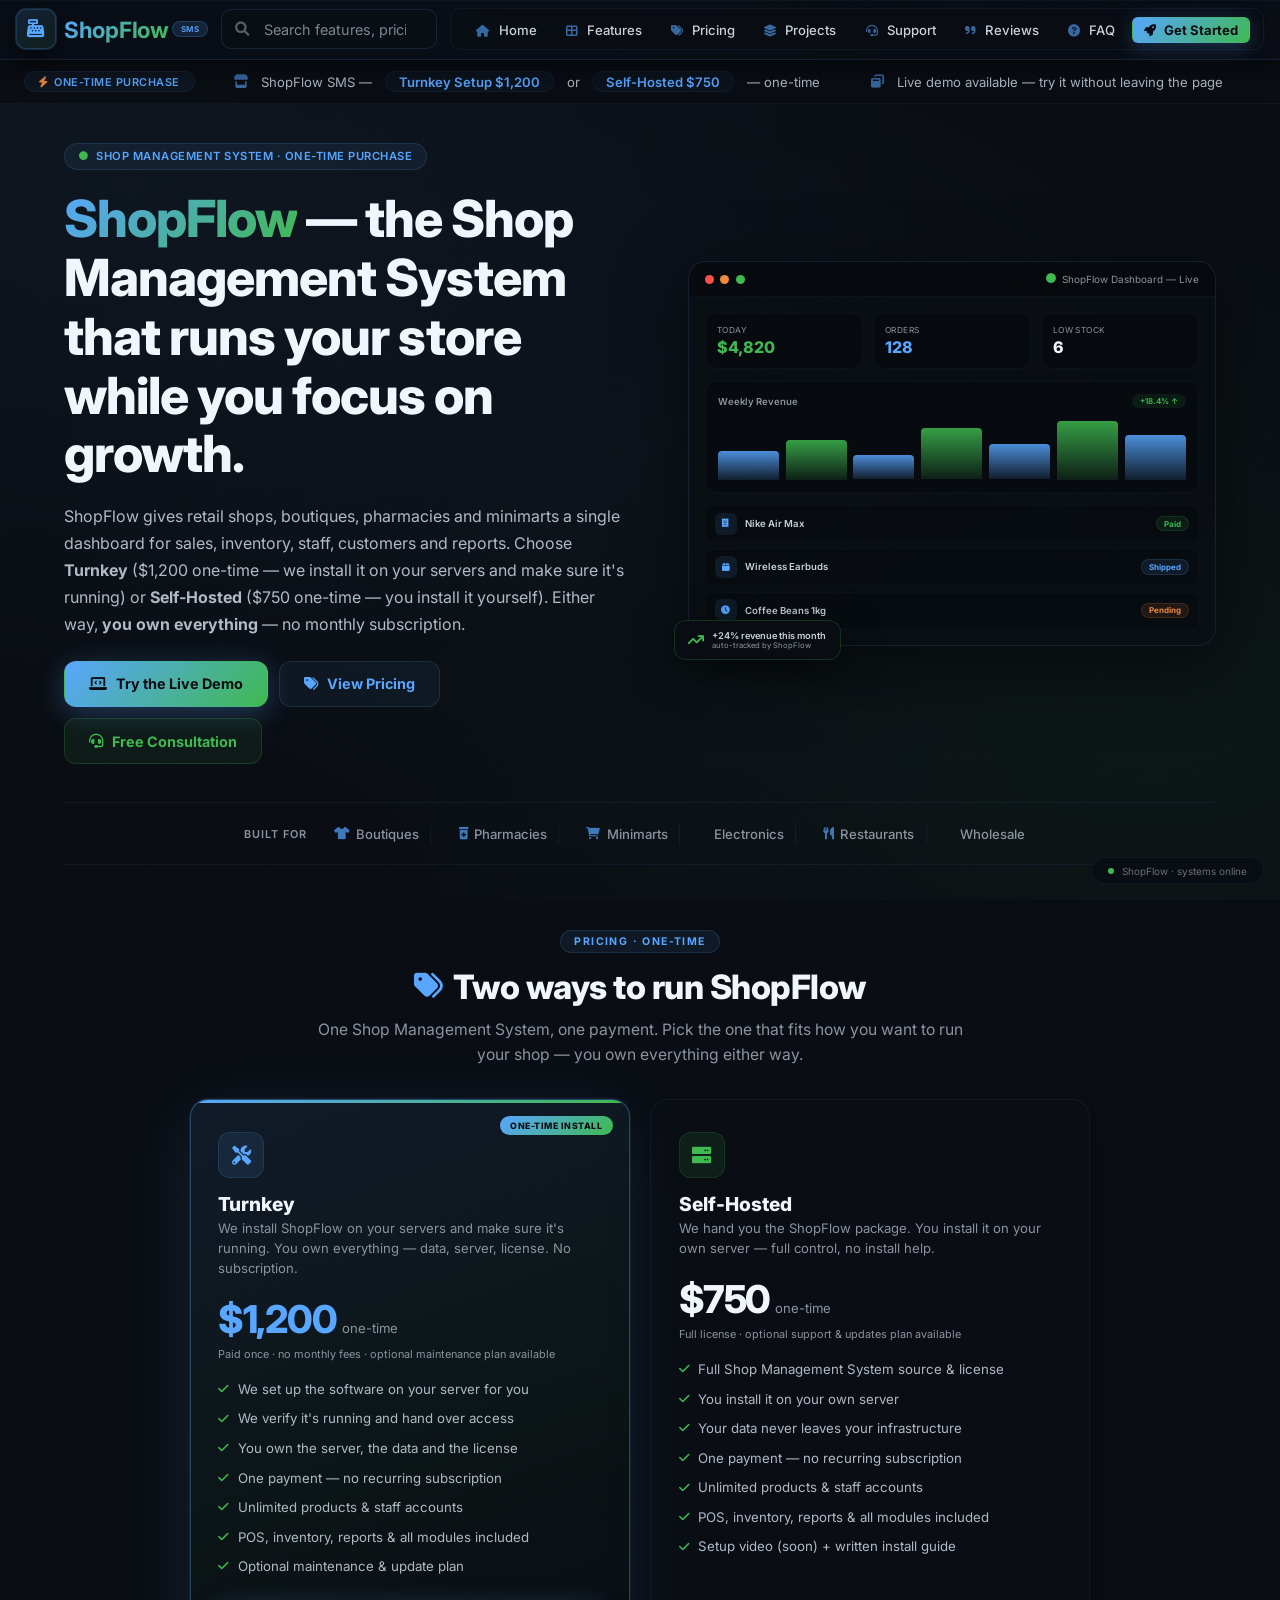
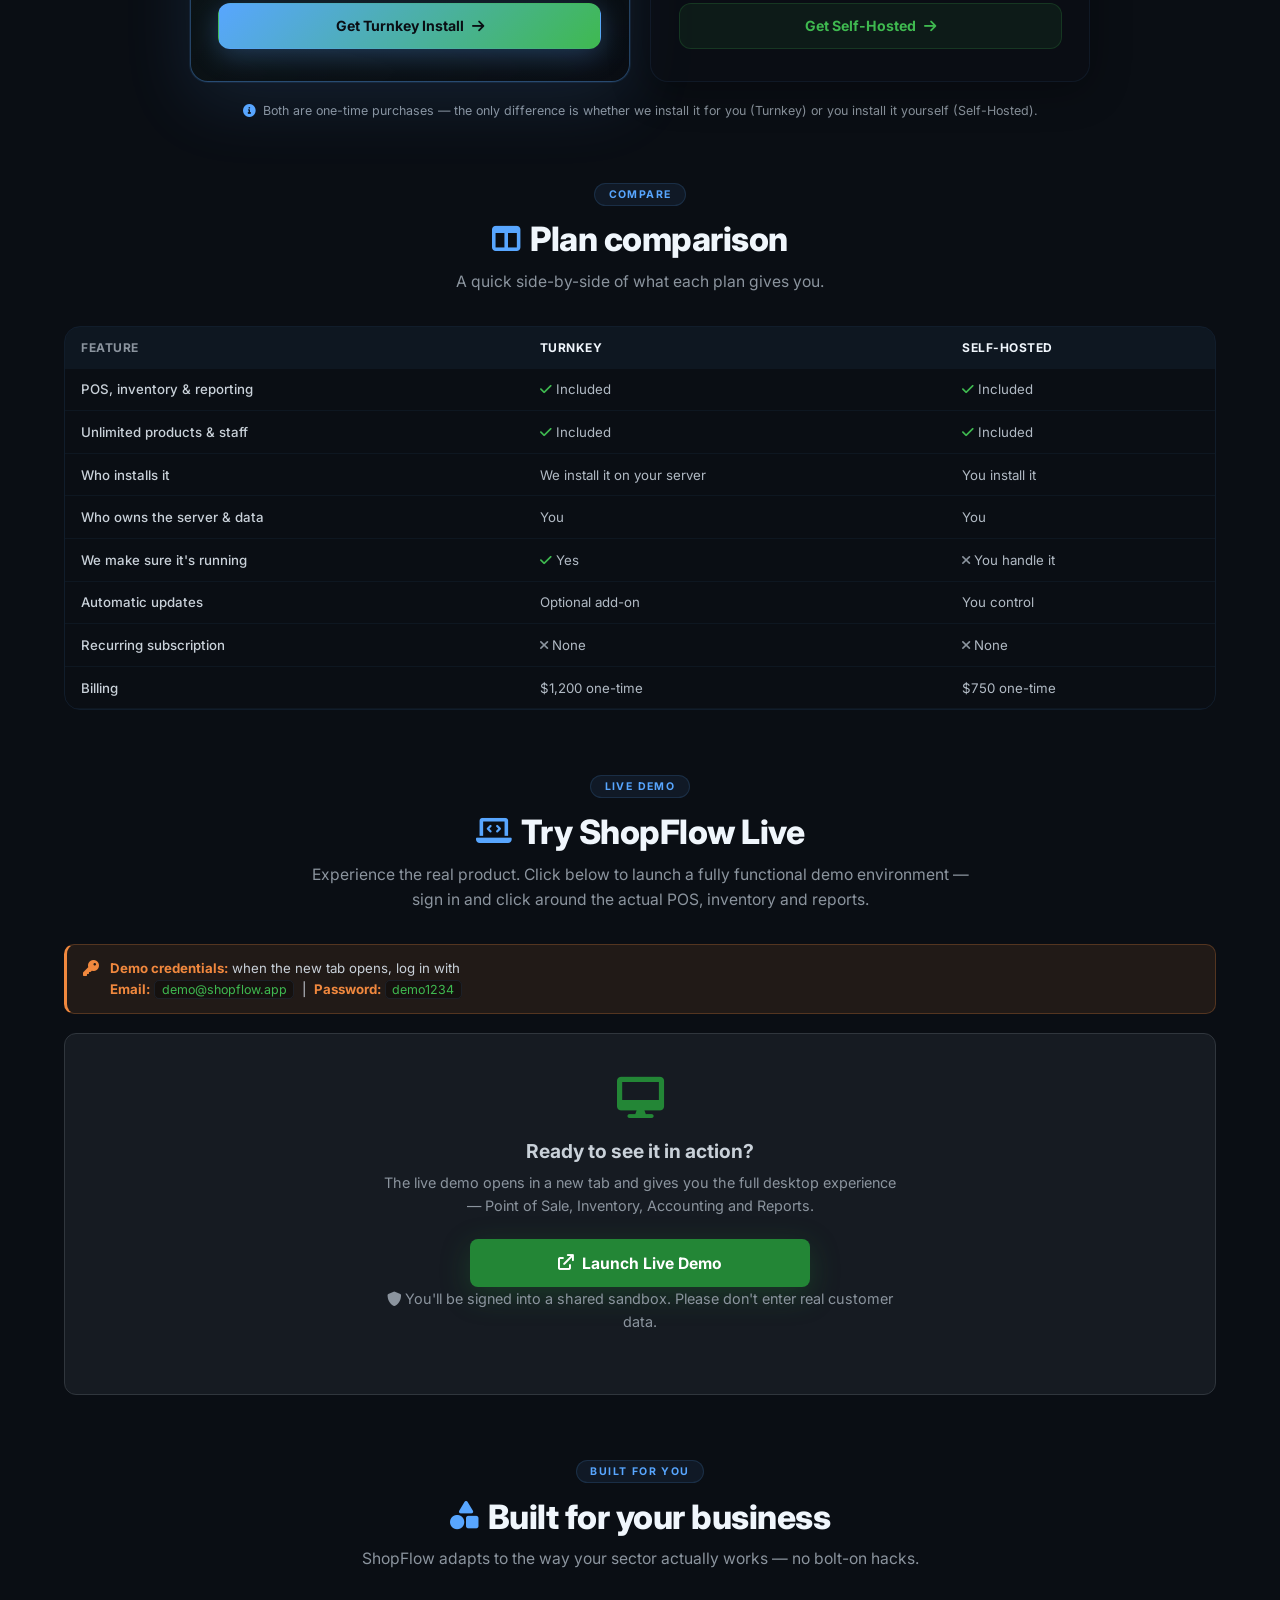
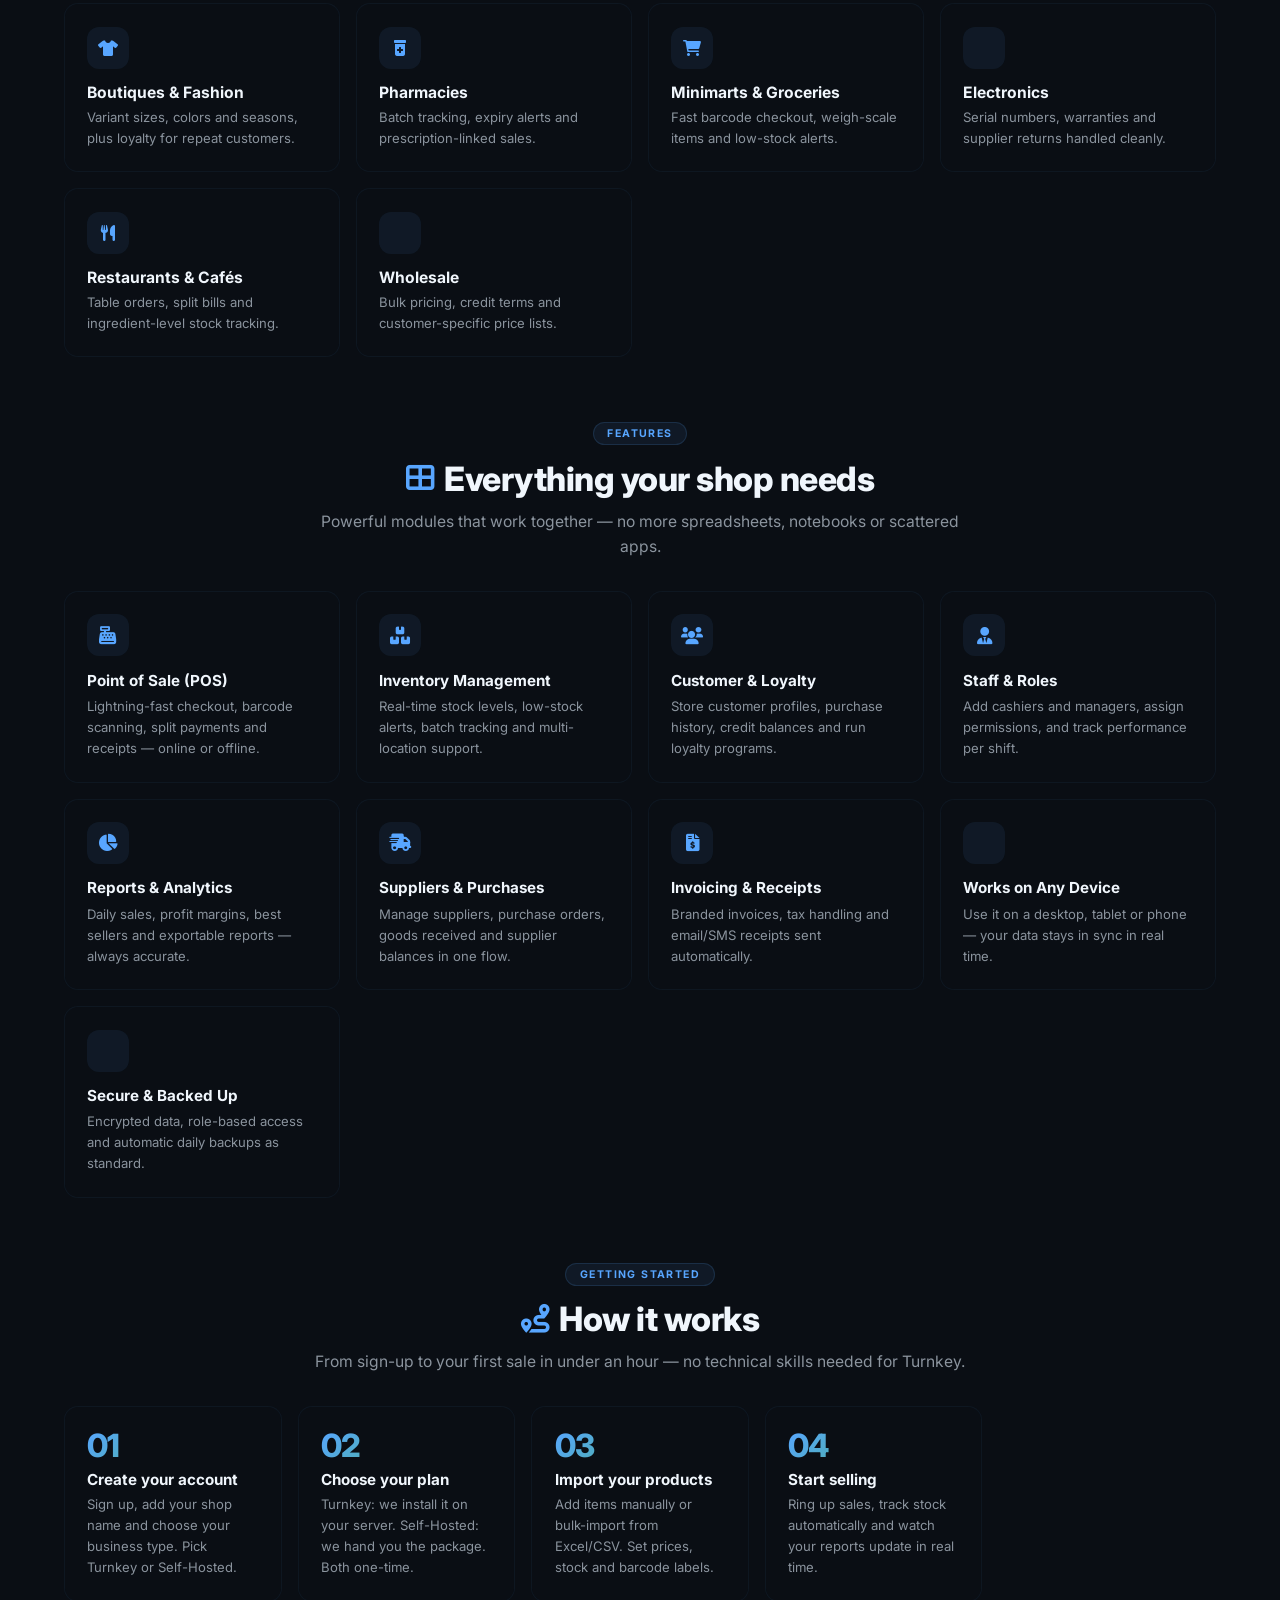
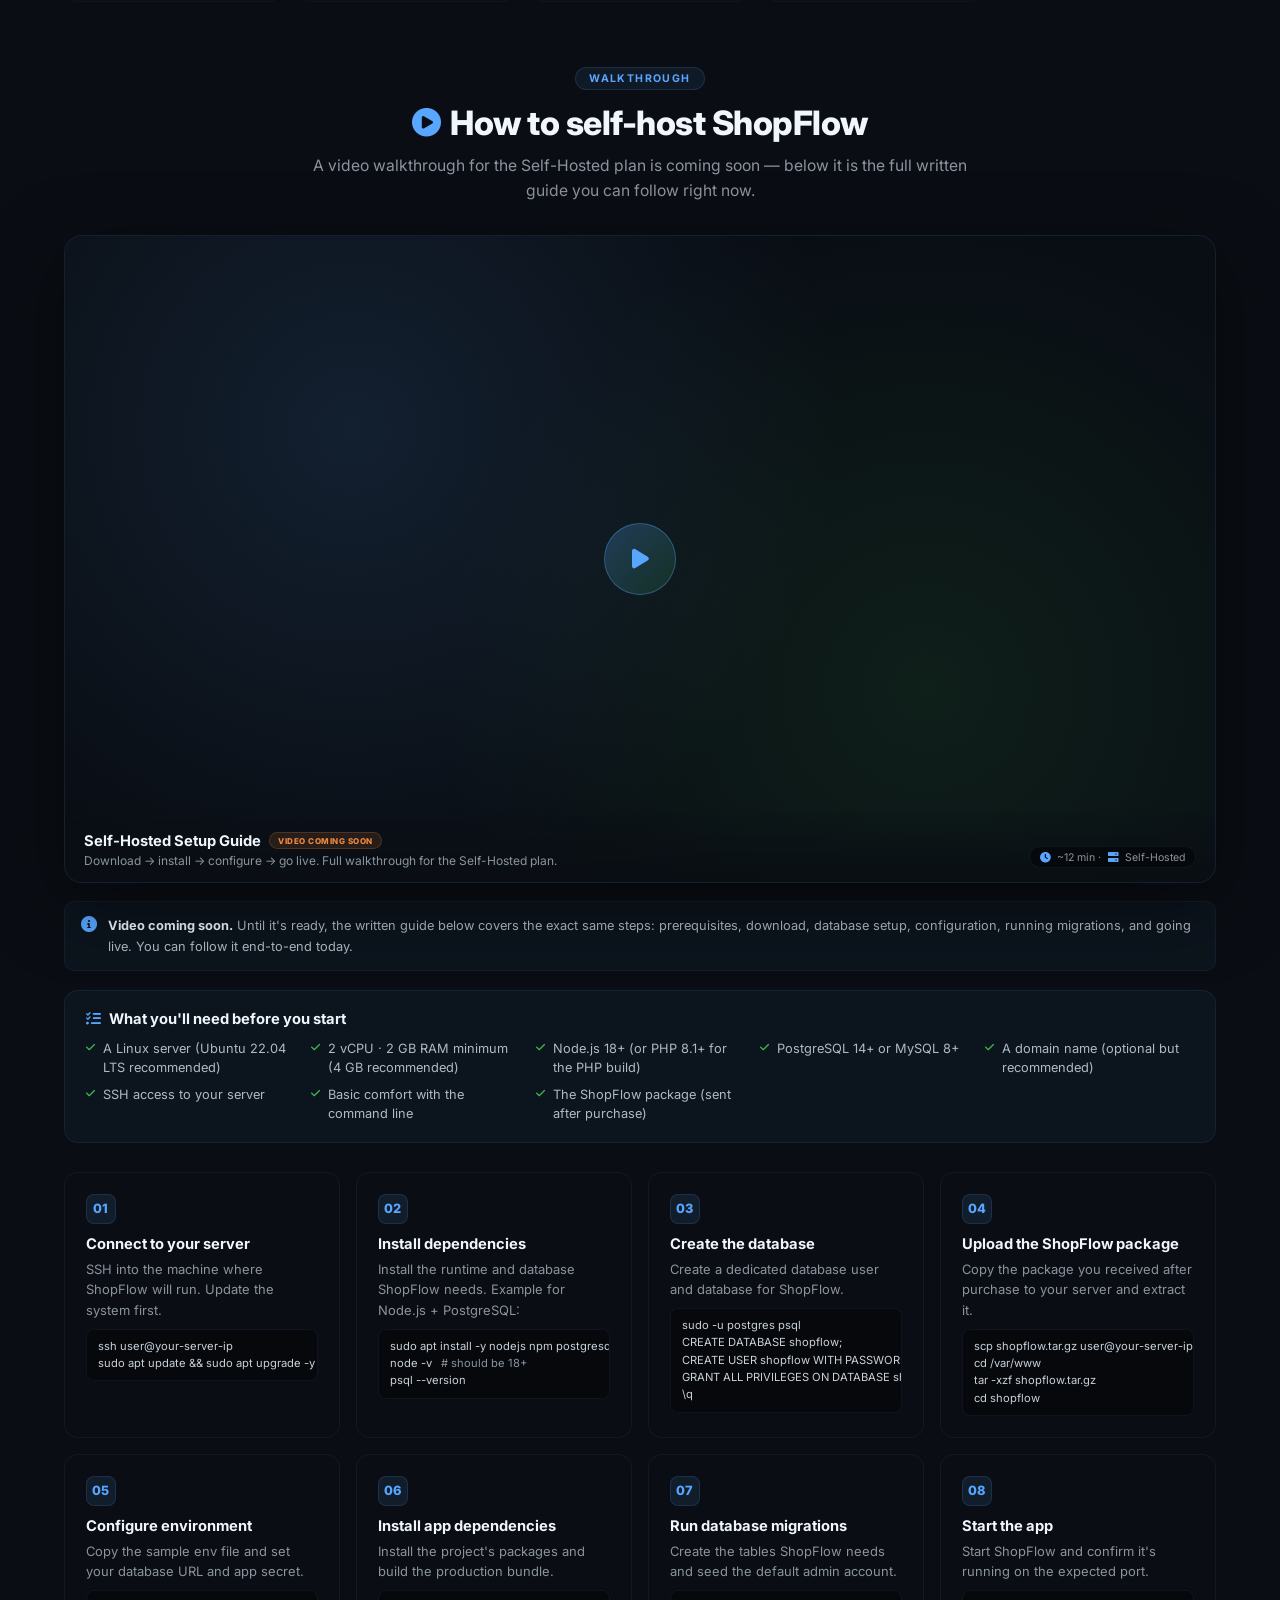
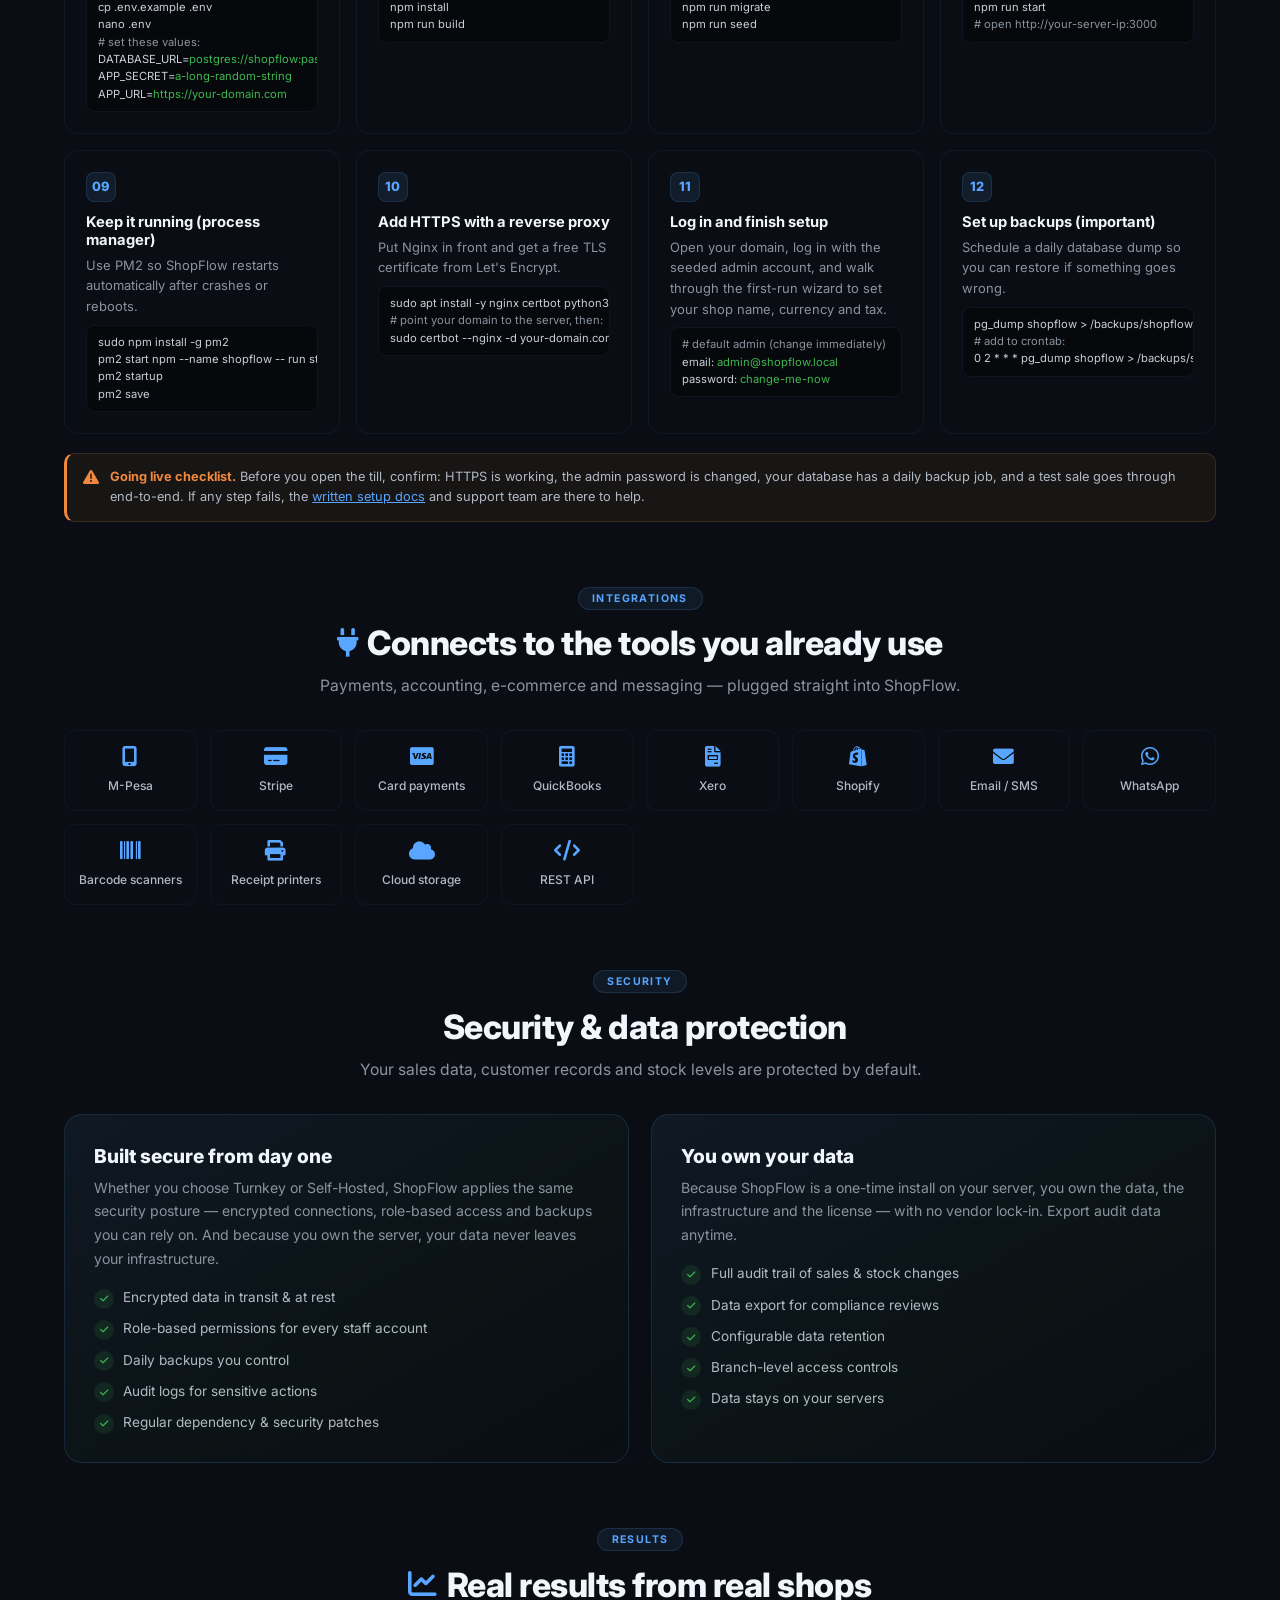
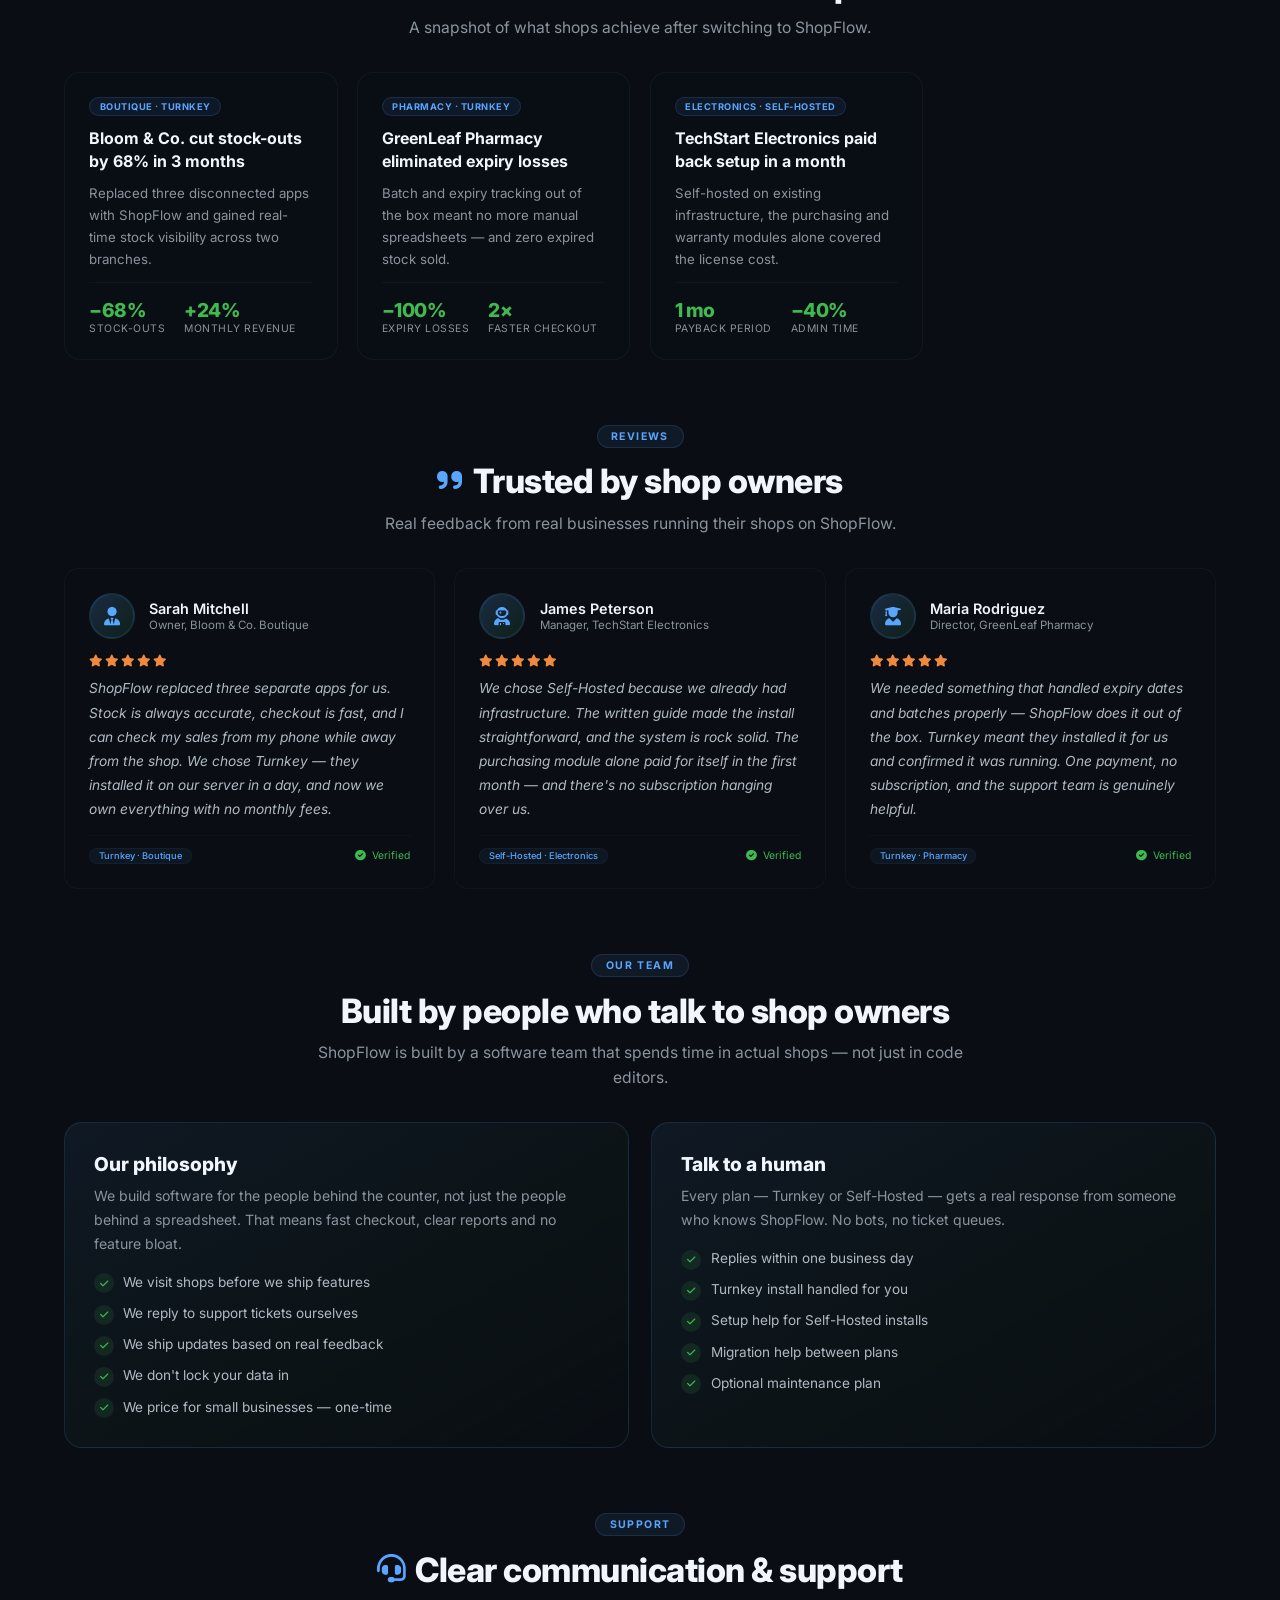
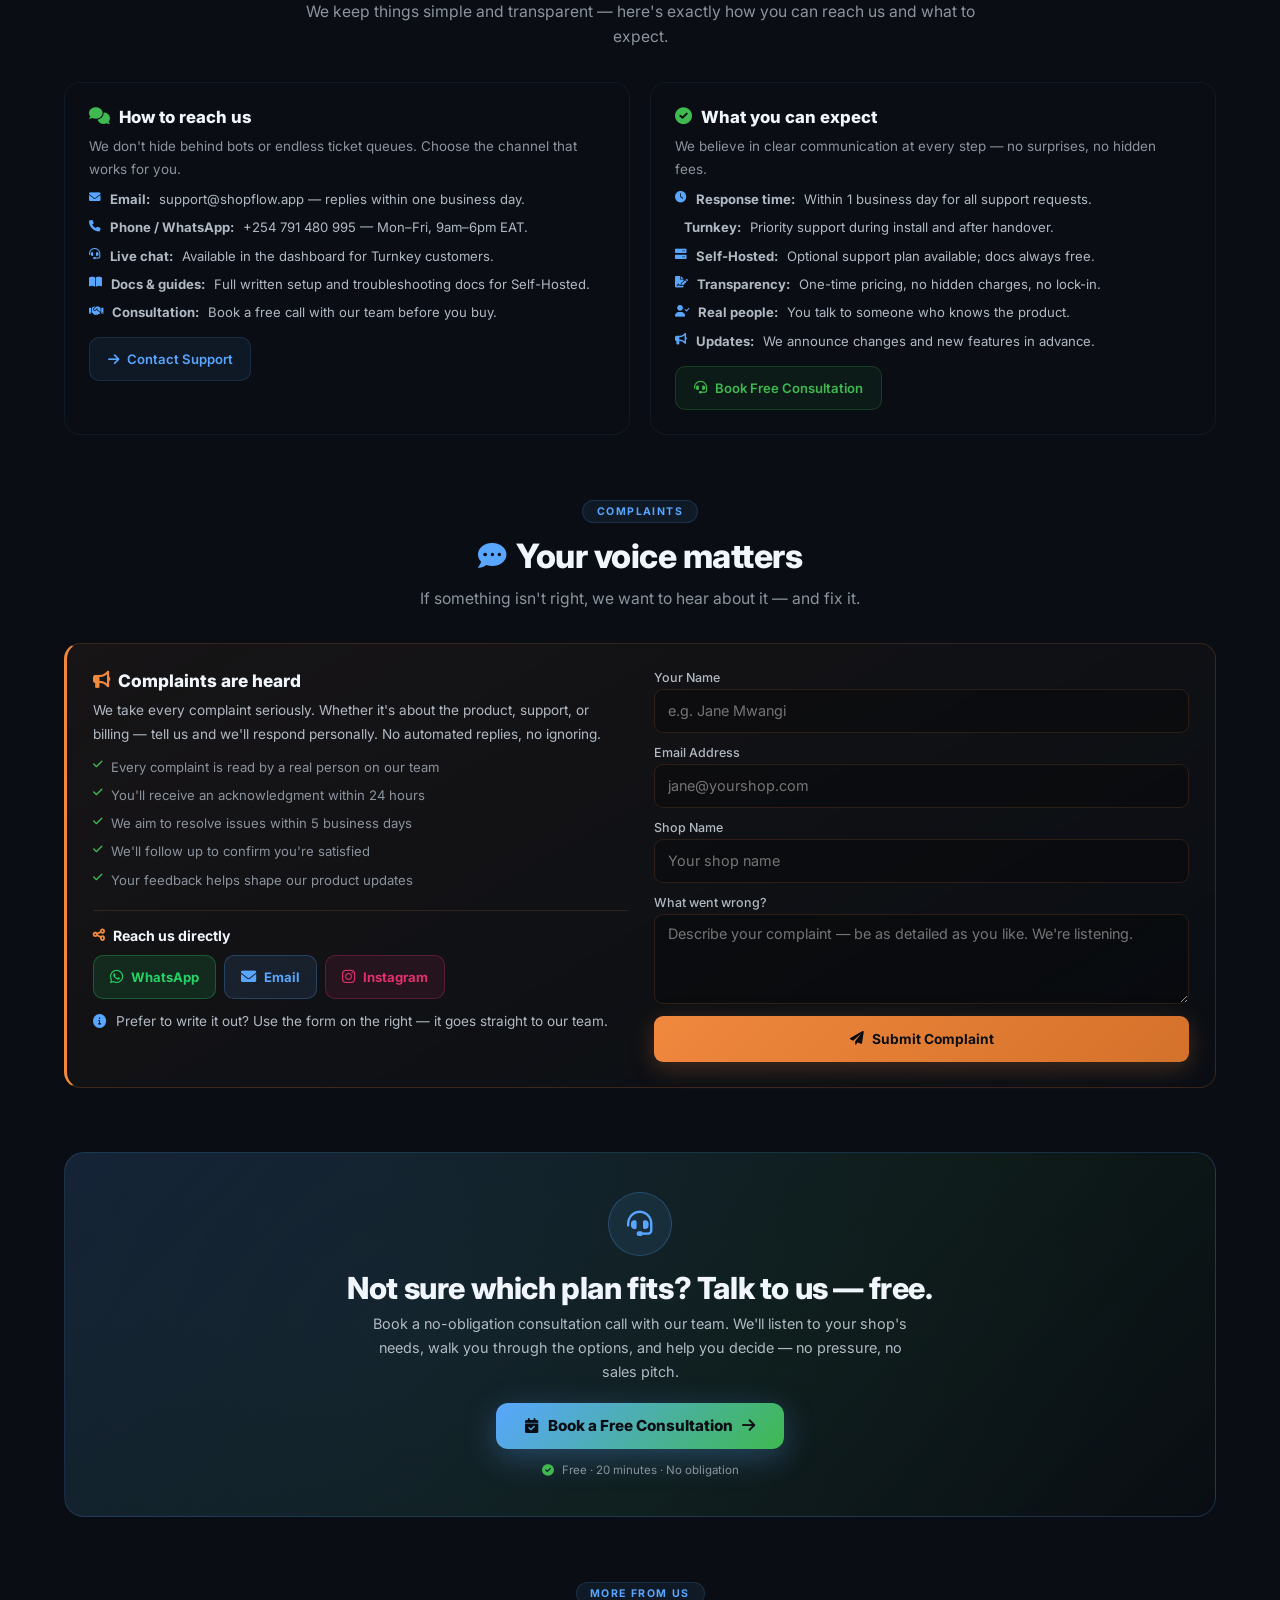
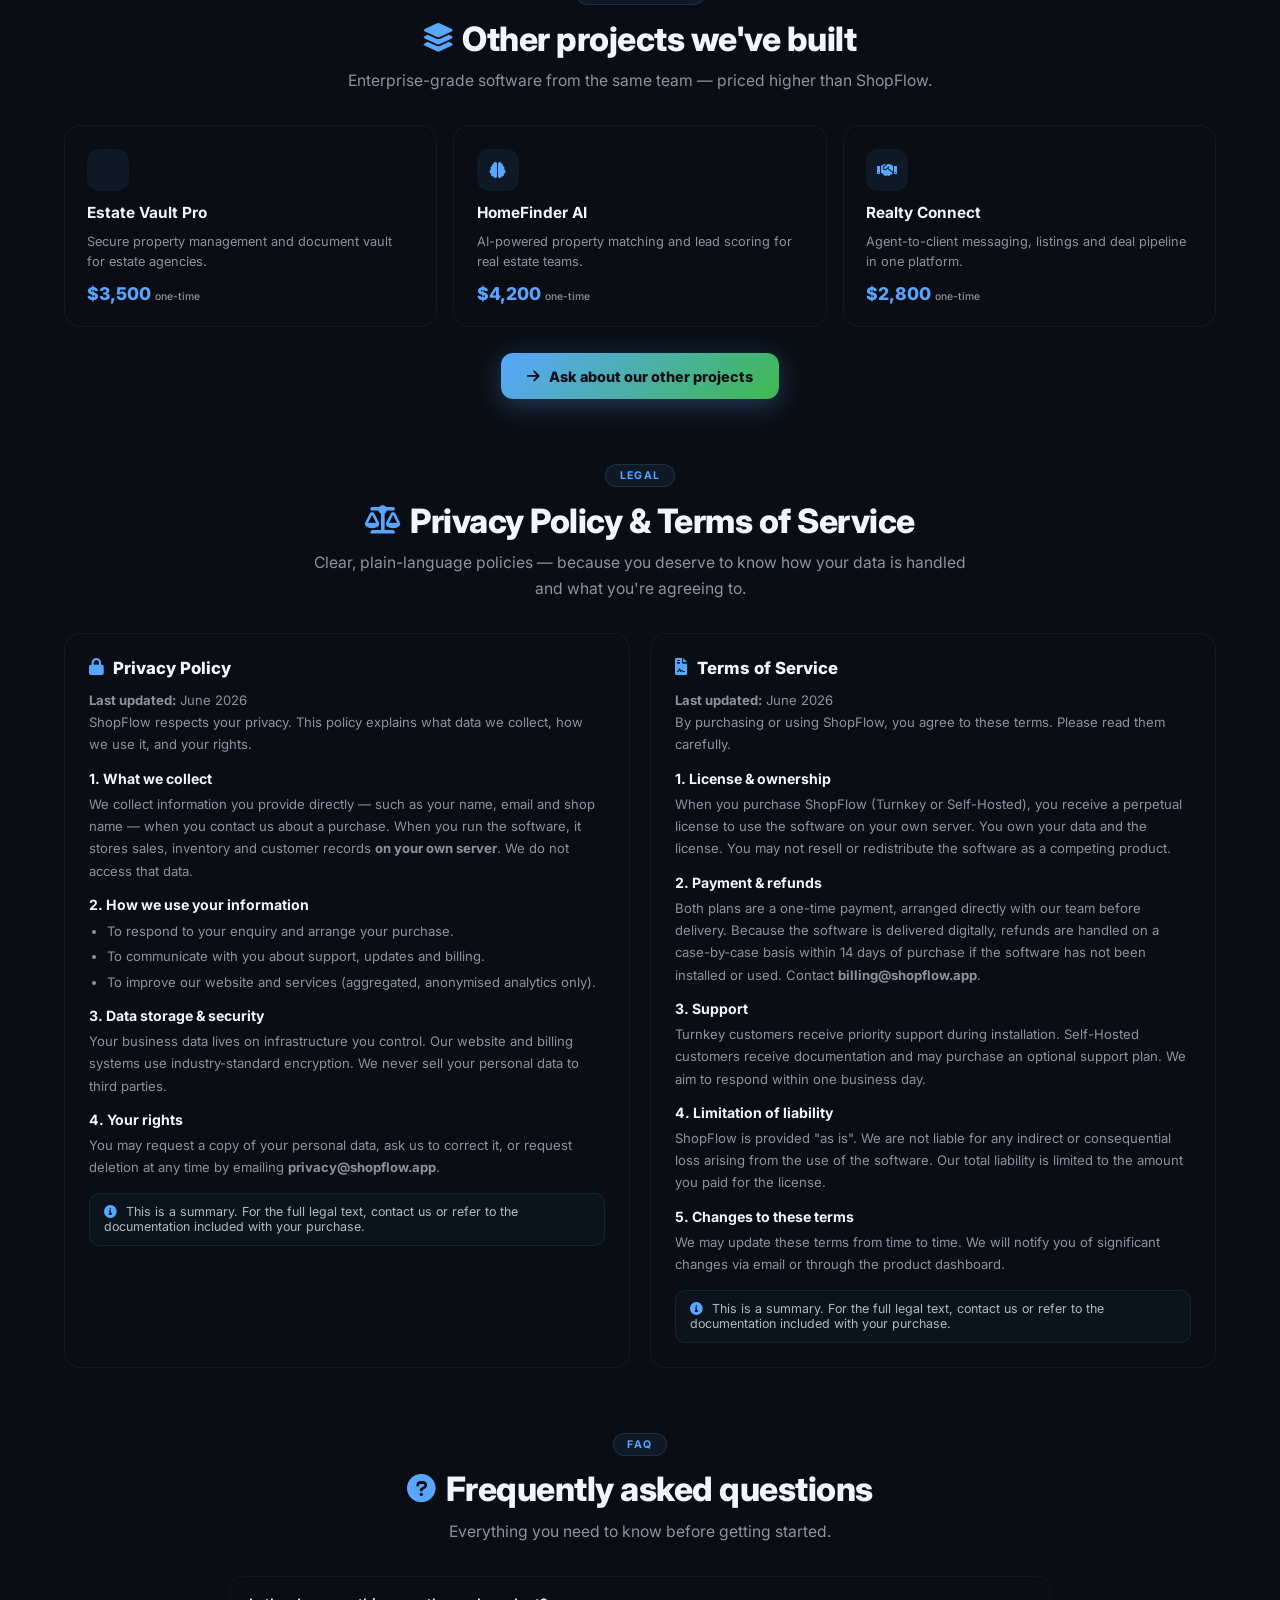
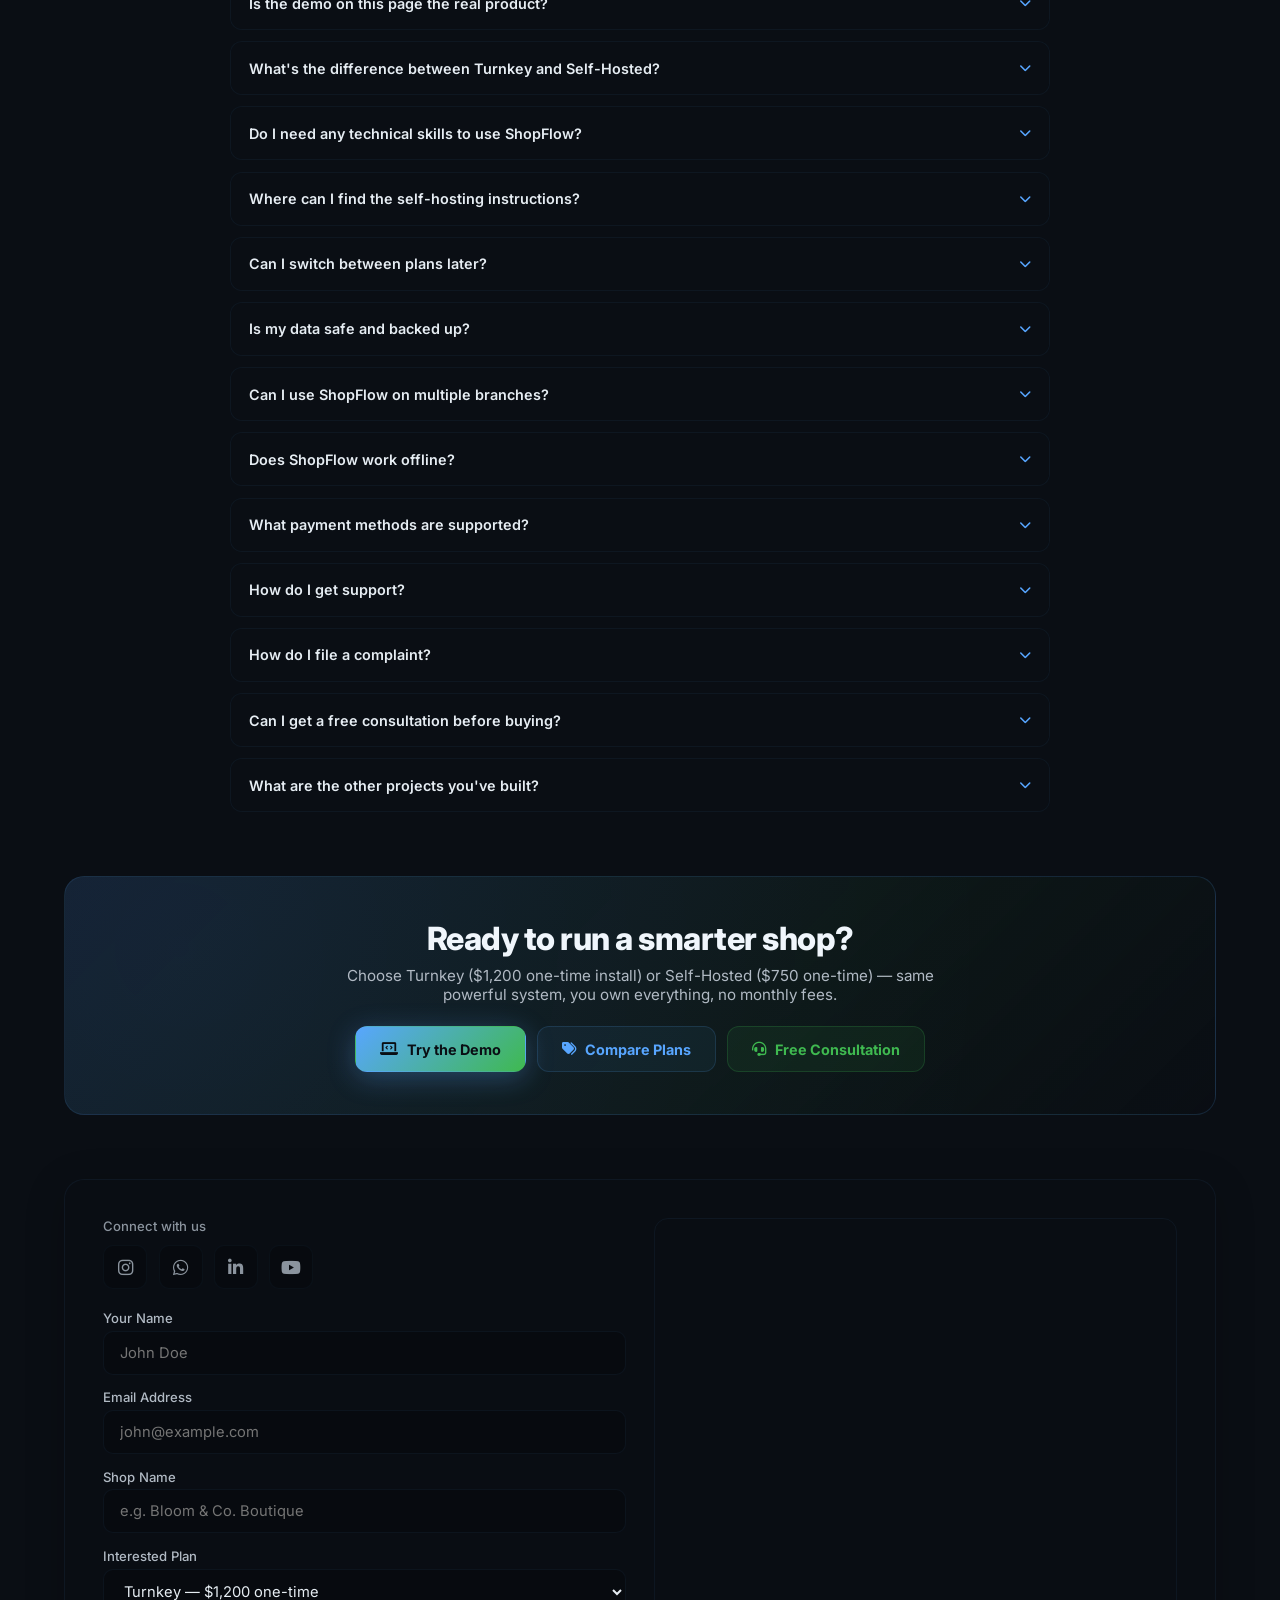
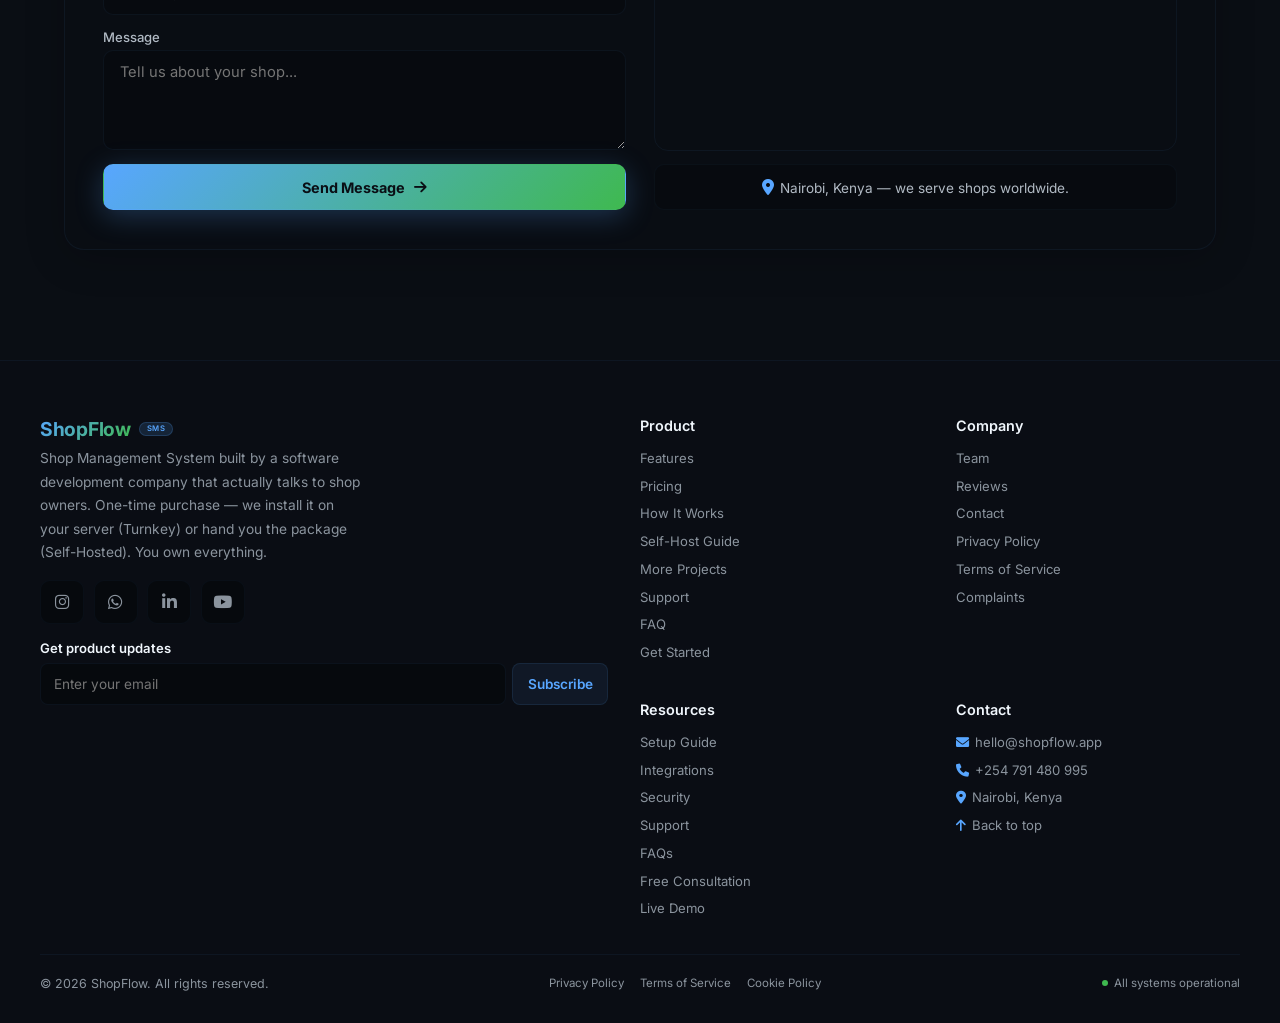
==== commit a7ea5b9e: "Update print statement from 'Hello' to 'Goodbye'" ====
--- a/index.html
+++ b/index.html
@@ -13,8 +13,6 @@
   <meta property="og:description" content="One-time purchase Shop Management System. Turnkey or Self-Hosted. You own everything." />
   <meta property="og:url" content="https://shopflow.app/" />
   <meta name="twitter:card" content="summary_large_image" />
-  <meta name="twitter:title" content="ShopFlow · Shop Management System" />
-  <meta name="twitter:description" content="One-time purchase Shop Management System. Turnkey or Self-Hosted. You own everything." />
 
   <link rel="stylesheet" href="https://cdnjs.cloudflare.com/ajax/libs/font-awesome/6.0.0-beta3/css/all.min.css" />
   <link href="https://fonts.googleapis.com/css2?family=Inter:opsz,wght@14..32,400;14..32,500;14..32,600;14..32,700;14..32,800;14..32,900&display=swap" rel="stylesheet" />
@@ -38,8 +36,6 @@
       --ticker-h: 42px;
       --page-pad: 1.5rem;
     }
-    /* Use 100svh where supported so the browser chrome doesn't hide content,
-       fall back to 100vh. */
     body {
       background-color: var(--bg);
       background-image:
@@ -87,7 +83,6 @@
       50% { background-position: 100% 50%; }
       100% { background-position: 0% 50%; }
     }
-    @keyframes floatY { 0%,100% { transform: translateY(0); } 50% { transform: translateY(-8px); } }
     @keyframes barGrow { 0% { transform: scaleY(0); } 100% { transform: scaleY(1); } }
     @keyframes playPulse {
       0%, 100% { box-shadow: 0 0 0 0 rgba(88, 166, 255, 0.35); }
@@ -114,7 +109,6 @@
     ::-webkit-scrollbar-thumb { background: #1c2530; border-radius: 8px; border: 2px solid #0a0e14; }
     ::-webkit-scrollbar-thumb:hover { background: #2d3a48; }
 
-    /* ---------- Long words won't overflow on narrow phones ---------- */
     h1, h2, h3, h4, p, li, span, a, code, td, th { overflow-wrap: anywhere; word-break: break-word; }
 
     .data-stream {
@@ -126,7 +120,6 @@
       font-family: 'Inter', monospace; animation: dataFlow 20s linear infinite;
       white-space: nowrap;
     }
-    /* Data stream is decorative — hide on phones to save battery */
     @media (max-width: 600px) { .data-stream { display: none; } }
 
     /* ---------- HEADER ---------- */
@@ -151,8 +144,6 @@
       display: flex; align-items: center; gap: 0.5rem;
       white-space: nowrap; flex-shrink: 0;
       text-decoration: none;
-      filter: drop-shadow(0 0 20px rgba(88, 166, 255, 0.15));
-      transition: filter 0.4s ease;
     }
     .logo .logo-icon {
       height: 40px; width: 40px; display: flex; align-items: center; justify-content: center;
@@ -160,7 +151,6 @@
       border: 1px solid rgba(88, 166, 255, 0.2);
       font-size: 1.1rem; color: var(--blue);
       box-shadow: 0 0 0 1px rgba(88, 166, 255, 0.2), 0 4px 20px rgba(0,0,0,0.6);
-      transition: transform 0.4s ease, box-shadow 0.4s ease;
       flex-shrink: 0;
     }
     .logo-text {
@@ -183,56 +173,37 @@
       color: var(--blue);
       border: 1px solid rgba(88, 166, 255, 0.2);
       font-weight: 600; letter-spacing: 0.5px;
-      animation: thinkingPulse 3s ease-in-out infinite;
     }
     @media (max-width: 850px) { .logo-text { display: none; } }
 
-    .search-wrapper {
-      flex: 1 1 260px; min-width: 0; max-width: 400px;
-      position: relative;
-    }
-    .search-wrapper i {
-      position: absolute; left: 14px; top: 50%;
-      transform: translateY(-50%);
-      color: var(--text-muted); font-size: 0.9rem; opacity: 0.6;
-    }
+    .search-wrapper { flex: 1 1 260px; min-width: 0; max-width: 400px; position: relative; }
+    .search-wrapper i { position: absolute; left: 14px; top: 50%; transform: translateY(-50%); color: var(--text-muted); font-size: 0.9rem; opacity: 0.6; }
     .search-wrapper input {
       width: 100%; padding: 0.65rem 1rem 0.65rem 2.6rem;
-      border: 1px solid rgba(88, 166, 255, 0.15);
-      border-radius: 10px;
+      border: 1px solid rgba(88, 166, 255, 0.15); border-radius: 10px;
       background: rgba(10, 14, 20, 0.8);
-      font-size: 0.9rem; transition: border-color 0.4s ease, box-shadow 0.4s ease; outline: none;
-      color: var(--text); font-family: 'Inter', sans-serif; font-weight: 400;
+      font-size: 0.9rem; outline: none; color: var(--text);
+      font-family: 'Inter', sans-serif; font-weight: 400;
     }
     .search-wrapper input::placeholder { color: var(--text-faint); opacity: 0.9; }
-    .search-wrapper input:focus {
-      background: rgba(10, 14, 20, 0.95);
-      border-color: var(--blue);
-      box-shadow: 0 0 0 4px rgba(88, 166, 255, 0.08);
-    }
+    .search-wrapper input:focus { border-color: var(--blue); box-shadow: 0 0 0 4px rgba(88, 166, 255, 0.08); }
     .nav-links {
       display: flex; align-items: center; gap: 0.3rem;
-      list-style: none; margin: 0; padding: 0.3rem 0.8rem;
-      background: rgba(10, 14, 20, 0.6);
-      border-radius: 10px;
-      border: 1px solid rgba(88, 166, 255, 0.08);
-      min-height: 42px;
+      list-style: none; padding: 0.3rem 0.8rem;
+      background: rgba(10, 14, 20, 0.6); border-radius: 10px;
+      border: 1px solid rgba(88, 166, 255, 0.08); min-height: 42px;
     }
     .nav-links li a {
       text-decoration: none; color: #c9d1d9; font-weight: 500;
       font-size: 0.82rem; padding: 0.25rem 0.7rem; border-radius: 6px;
-      transition: color 0.3s ease, background 0.3s ease, border-color 0.3s ease;
-      white-space: nowrap;
-      font-family: 'Inter', sans-serif;
+      white-space: nowrap; font-family: 'Inter', sans-serif;
       border: 1px solid transparent;
     }
     .nav-links li a i { margin-right: 5px; font-size: 0.75rem; color: var(--blue); opacity: 0.6; }
     .nav-links li a:hover { color: #f0f6fc; background: rgba(88, 166, 255, 0.05); border-color: rgba(88, 166, 255, 0.1); }
-    .nav-links li a:hover i { opacity: 1; }
     .nav-cta {
       background: linear-gradient(135deg, #58a6ff, #3fb950) !important;
-      color: #0a0e14 !important;
-      font-weight: 700 !important;
+      color: #0a0e14 !important; font-weight: 700 !important;
       border-color: transparent !important;
       box-shadow: 0 4px 20px rgba(88, 166, 255, 0.25) !important;
     }
@@ -242,31 +213,23 @@
       background: rgba(10, 14, 20, 0.6);
       border: 1px solid rgba(88, 166, 255, 0.1);
       border-radius: 10px; padding: 0.55rem 0.7rem;
-      cursor: pointer; transition: background 0.4s ease, border-color 0.4s ease;
-      flex-shrink: 0;
+      cursor: pointer; flex-shrink: 0;
       min-width: 44px; min-height: 44px;
       align-items: center; justify-content: center;
     }
-    .hamburger:hover { background: rgba(88, 166, 255, 0.05); border-color: rgba(88, 166, 255, 0.2); }
     .hamburger span { display: block; width: 22px; height: 2.5px; background: #c9d1d9; border-radius: 4px; opacity: 0.8; }
-    .hamburger:hover span { background: var(--blue); }
-
-    /* Hide search in header on phones — it lives in the mobile menu instead */
     @media (max-width: 900px) {
       .header-container { gap: 0.6rem; }
       .nav-links { display: none; }
       .hamburger { display: flex; }
     }
-    @media (max-width: 700px) {
-      .search-wrapper { display: none; }
-    }
+    @media (max-width: 700px) { .search-wrapper { display: none; } }
 
     /* ---------- MOBILE MENU ---------- */
     .mobile-menu-overlay {
       position: fixed; inset: 0;
       background: rgba(0,0,0,0.8);
-      backdrop-filter: blur(20px);
-      -webkit-backdrop-filter: blur(20px);
+      backdrop-filter: blur(20px); -webkit-backdrop-filter: blur(20px);
       visibility: hidden; opacity: 0;
       transition: opacity 0.4s ease, visibility 0.4s ease; z-index: 9999;
     }
@@ -288,9 +251,8 @@
     .mobile-menu-panel.open { right: 0; }
     .mobile-panel-header {
       display: flex; align-items: center; justify-content: space-between;
-      gap: 0.7rem; width: 100%; flex-shrink: 0;
-      background: rgba(10, 14, 20, 0.6);
-      border-radius: 10px;
+      gap: 0.7rem; flex-shrink: 0;
+      background: rgba(10, 14, 20, 0.6); border-radius: 10px;
       padding: 0.2rem 0.2rem 0.2rem 0.7rem;
       border: 1px solid rgba(88, 166, 255, 0.08);
     }
@@ -298,14 +260,12 @@
     .mobile-search i { position: absolute; left: 10px; top: 50%; transform: translateY(-50%); color: var(--text-muted); font-size: 0.8rem; opacity: 0.7; }
     .mobile-search input {
       width: 100%; padding: 0.5rem 0.6rem 0.5rem 2rem;
-      border: 1px solid rgba(88, 166, 255, 0.08);
-      border-radius: 8px;
+      border: 1px solid rgba(88, 166, 255, 0.08); border-radius: 8px;
       background: rgba(0,0,0,0.3);
-      font-size: 0.9rem; outline: none; color: var(--text);
+      font-size: 16px; outline: none; color: var(--text);
       font-family: 'Inter', sans-serif;
     }
     .mobile-search input::placeholder { color: var(--text-faint); opacity: 0.9; }
-    .mobile-search input:focus { background: rgba(0,0,0,0.5); border-color: rgba(88, 166, 255, 0.2); }
     .mobile-menu-close {
       background: rgba(10, 14, 20, 0.6);
       border: 1px solid rgba(88, 166, 255, 0.08);
@@ -314,7 +274,6 @@
       display: flex; align-items: center; justify-content: center;
       flex-shrink: 0;
     }
-    .mobile-menu-close:hover { background: rgba(88, 166, 255, 0.05); border-color: rgba(88, 166, 255, 0.2); color: #f0f6fc; }
     .mobile-nav-list { list-style: none; display: flex; flex-direction: column; gap: 0.5rem; padding: 0; margin: 0; }
     .mobile-nav-list li a {
       text-decoration: none; color: #c9d1d9; font-weight: 500;
@@ -322,11 +281,10 @@
       padding: 0.8rem 0.9rem; border-radius: 10px;
       background: rgba(10, 14, 20, 0.4);
       border: 1px solid rgba(88, 166, 255, 0.04);
-      transition: background 0.25s ease, border-color 0.25s ease; font-family: 'Inter', sans-serif;
+      font-family: 'Inter', sans-serif;
       min-height: 48px;
     }
     .mobile-nav-list li a i { width: 1.5rem; color: var(--blue); opacity: 0.7; text-align: center; flex-shrink: 0; }
-    .mobile-nav-list li a:hover { background: rgba(88, 166, 255, 0.05); border-color: rgba(88, 166, 255, 0.12); color: #f0f6fc; }
     .mobile-nav-list li a.mobile-cta { background: linear-gradient(135deg, #58a6ff, #3fb950); color: #0a0e14; font-weight: 700; border-color: transparent; }
     .mobile-nav-list li a.mobile-cta i { color: #0a0e14; }
     .panel-footer {
@@ -334,12 +292,11 @@
       border-top: 1px solid rgba(88, 166, 255, 0.06);
       text-align: center;
       background: rgba(10, 14, 20, 0.3); border-radius: 40px;
-      padding: 0.7rem 0.5rem; letter-spacing: 0.3px;
-      flex-shrink: 0;
+      padding: 0.7rem 0.5rem; flex-shrink: 0;
     }
     .panel-footer i { color: var(--green); font-size: 0.5rem; vertical-align: middle; margin-right: 6px; }
 
-    /* ---------- TICKER: hidden on phones ---------- */
+    /* ---------- TICKER ---------- */
     .news-ticker-wrap {
       position: sticky; top: var(--header-h); z-index: 999;
       background: rgba(10, 14, 20, 0.9);
@@ -358,13 +315,13 @@
       border: 1px solid rgba(88, 166, 255, 0.08);
       white-space: nowrap; display: flex; align-items: center; gap: 0.4rem;
     }
-    .ticker-label i { font-size: 0.7rem; color: var(--orange); animation: thinkingPulse 2s ease-in-out infinite; }
+    .ticker-label i { font-size: 0.7rem; color: var(--orange); }
     .ticker-track { flex: 1; overflow: hidden; position: relative; height: 2rem; display: flex; align-items: center; }
     .ticker-slide { display: flex; white-space: nowrap; animation: scrollTicker 32s linear infinite; width: max-content; }
     .ticker-item {
       display: inline-flex; align-items: center; gap: 0.8rem;
       padding: 0 1.6rem; font-weight: 400; color: var(--text-dim);
-      font-size: 0.82rem; letter-spacing: 0.2px; flex-shrink: 0;
+      font-size: 0.82rem; flex-shrink: 0;
       font-family: 'Inter', sans-serif;
     }
     .ticker-item > i { color: var(--blue); opacity: 0.6; }
@@ -372,13 +329,9 @@
       display: inline-block;
       background: rgba(88, 166, 255, 0.04); padding: 0.1rem 0.8rem; border-radius: 30px;
       font-weight: 600; color: var(--blue); border: 1px solid rgba(88, 166, 255, 0.06);
-      text-decoration: none; cursor: pointer;
-    }
-    @media (max-width: 700px) {
-      /* The ticker squeezes content and collides with the sticky header on
-         phones — hide it. The same info lives in the hero and pricing. */
-      .news-ticker-wrap { display: none; }
-    }
+      text-decoration: none;
+    }
+    @media (max-width: 700px) { .news-ticker-wrap { display: none; } }
 
     .page-content {
       max-width: 1200px; margin: 2.4rem auto; padding: 0 var(--page-pad);
@@ -406,13 +359,7 @@
     .section-head .subtitle { color: var(--text-muted); font-size: 0.98rem; max-width: 680px; margin: 0 auto; line-height: 1.6; }
 
     /* ---------- HERO ---------- */
-    .hero {
-      display: grid;
-      grid-template-columns: 1.05fr 0.95fr;
-      gap: 2.5rem;
-      align-items: center;
-      margin-bottom: 0.5rem;
-    }
+    .hero { display: grid; grid-template-columns: 1.05fr 0.95fr; gap: 2.5rem; align-items: center; margin-bottom: 0.5rem; }
     .hero-left { display: flex; flex-direction: column; gap: 1.2rem; min-width: 0; }
     .hero-eyebrow {
       display: inline-flex; align-items: center; gap: 0.5rem;
@@ -424,11 +371,7 @@
       width: fit-content;
     }
     .hero-eyebrow i { font-size: 0.55rem; color: var(--green); }
-    .hero h1 {
-      font-size: clamp(1.7rem, 4.5vw, 3.2rem);
-      font-weight: 800; line-height: 1.15;
-      letter-spacing: -1px; color: #f0f6fc;
-    }
+    .hero h1 { font-size: clamp(1.7rem, 4.5vw, 3.2rem); font-weight: 800; line-height: 1.15; letter-spacing: -1px; color: #f0f6fc; }
     .hero h1 .grad {
       background: linear-gradient(135deg, #58a6ff, #3fb950, #58a6ff);
       background-size: 200% 200%;
@@ -436,32 +379,19 @@
       background-clip: text;
       animation: gradientShift 4s ease-in-out infinite;
     }
-    .hero p.lead {
-      font-size: 1rem; line-height: 1.7; color: var(--text-dim);
-      max-width: 560px;
-    }
+    .hero p.lead { font-size: 1rem; line-height: 1.7; color: var(--text-dim); max-width: 560px; }
     .hero-actions { display: flex; flex-wrap: wrap; gap: 0.7rem; margin-top: 0.2rem; }
     .btn-primary, .btn-secondary {
       display: inline-flex; align-items: center; justify-content: center; gap: 0.55rem;
       padding: 0.8rem 1.5rem; border-radius: 12px;
       font-family: 'Inter', sans-serif; font-weight: 700; font-size: 0.9rem;
       cursor: pointer; text-decoration: none;
-      transition: transform 0.25s ease, box-shadow 0.25s ease, background 0.25s ease, border-color 0.25s ease;
       border: 1px solid transparent;
       min-height: 46px;
     }
-    .btn-primary {
-      background: linear-gradient(135deg, #58a6ff, #3fb950);
-      color: #0a0e14;
-      box-shadow: 0 6px 28px rgba(88, 166, 255, 0.3);
-    }
-    .btn-primary:hover { transform: translateY(-2px); box-shadow: 0 10px 38px rgba(88, 166, 255, 0.45); }
-    .btn-secondary {
-      background: rgba(88, 166, 255, 0.06);
-      border-color: rgba(88, 166, 255, 0.15);
-      color: var(--blue);
-    }
-    .btn-secondary:hover { background: rgba(88, 166, 255, 0.12); border-color: rgba(88, 166, 255, 0.25); }
+    .btn-primary { background: linear-gradient(135deg, #58a6ff, #3fb950); color: #0a0e14; box-shadow: 0 6px 28px rgba(88, 166, 255, 0.3); }
+    .btn-secondary { background: rgba(88, 166, 255, 0.06); border-color: rgba(88, 166, 255, 0.15); color: var(--blue); }
+    .btn-green { background: rgba(63,185,80,0.08) !important; border-color: rgba(63,185,80,0.2) !important; color: var(--green) !important; }
     .hero-right { position: relative; min-width: 0; }
 
     .dashboard-mock {
@@ -487,24 +417,19 @@
       display: flex; align-items: center; gap: 0.4rem;
       white-space: nowrap; overflow: hidden; text-overflow: ellipsis;
     }
-    .mock-topbar .mock-title i { color: var(--green); animation: thinkingPulse 2s ease-in-out infinite; }
+    .mock-topbar .mock-title i { color: var(--green); }
     .mock-body { padding: 1rem; display: flex; flex-direction: column; gap: 0.8rem; }
     .mock-kpis { display: grid; grid-template-columns: repeat(3, 1fr); gap: 0.6rem; }
     .mock-kpi {
       background: rgba(0,0,0,0.25); border-radius: 10px;
       border: 1px solid rgba(88, 166, 255, 0.06);
-      padding: 0.65rem 0.7rem;
-      min-width: 0;
+      padding: 0.65rem 0.7rem; min-width: 0;
     }
     .mock-kpi .k-lbl { font-size: 0.52rem; color: var(--text-muted); text-transform: uppercase; letter-spacing: 0.4px; display: block; }
     .mock-kpi .k-val { font-size: 1rem; font-weight: 800; color: #f0f6fc; font-family: 'Inter', monospace; margin-top: 0.15rem; display: block; }
     .mock-kpi .k-val.up { color: var(--green); }
     .mock-kpi .k-val.blue { color: var(--blue); }
-    .mock-chart {
-      background: rgba(0,0,0,0.25); border-radius: 10px;
-      border: 1px solid rgba(88, 166, 255, 0.06);
-      padding: 0.75rem;
-    }
+    .mock-chart { background: rgba(0,0,0,0.25); border-radius: 10px; border: 1px solid rgba(88, 166, 255, 0.06); padding: 0.75rem; }
     .mock-chart .c-head { display: flex; align-items: center; justify-content: space-between; margin-bottom: 0.5rem; gap: 0.5rem; }
     .mock-chart .c-head span { font-size: 0.6rem; color: var(--text-muted); font-weight: 600; }
     .mock-chart .c-head .tag { font-size: 0.5rem; color: var(--green); background: rgba(63,185,80,0.1); padding: 0.1rem 0.5rem; border-radius: 20px; white-space: nowrap; }
@@ -522,8 +447,7 @@
       background: rgba(0,0,0,0.2); border-radius: 8px;
       padding: 0.4rem 0.55rem;
       border: 1px solid rgba(88, 166, 255, 0.04);
-      font-size: 0.6rem;
-      min-width: 0;
+      font-size: 0.6rem; min-width: 0;
     }
     .mock-order-row .o-icon {
       width: 22px; height: 22px; border-radius: 6px;
@@ -532,7 +456,6 @@
       flex-shrink: 0;
     }
     .mock-order-row .o-name { color: #c9d1d9; font-weight: 600; white-space: nowrap; overflow: hidden; text-overflow: ellipsis; flex: 1; min-width: 0; }
-    .mock-order-row .o-id { color: var(--text-faint); font-family: 'Inter', monospace; display: none; }
     .mock-order-row .o-status { font-size: 0.5rem; font-weight: 700; padding: 0.1rem 0.45rem; border-radius: 20px; white-space: nowrap; }
     .o-status.paid { color: var(--green); background: rgba(63,185,80,0.1); border: 1px solid rgba(63,185,80,0.15); }
     .o-status.pending { color: var(--orange); background: rgba(240,136,62,0.1); border: 1px solid rgba(240,136,62,0.15); }
@@ -543,12 +466,12 @@
       border: 1px solid rgba(63,185,80,0.2);
       border-radius: 12px; padding: 0.55rem 0.85rem;
       display: flex; align-items: center; gap: 0.5rem;
-      box-shadow: 0 10px 40px rgba(0,0,0,0.5);
-      z-index: 2;
+      box-shadow: 0 10px 40px rgba(0,0,0,0.5); z-index: 2;
     }
     .mock-float-badge i { color: var(--green); font-size: 0.9rem; }
     .mock-float-badge .f-txt { font-size: 0.58rem; color: #c9d1d9; font-weight: 600; }
     .mock-float-badge .f-sub { font-size: 0.48rem; color: var(--text-faint); }
+    @media (max-width: 600px) { .mock-float-badge { display: none; } }
 
     .trust-bar {
       margin-top: 2.4rem;
@@ -572,9 +495,7 @@
     .testimonials-section, .faq-section, .sectors-section, .integrations-section,
     .security-section, .team-section, .case-studies-section, .compare-section,
     .legal-section, .support-section, .complaints-section, .consultation-section,
-    .projects-section {
-      margin-top: 4rem;
-    }
+    .projects-section { margin-top: 4rem; }
 
     .sectors-grid { display: grid; grid-template-columns: repeat(auto-fill, minmax(220px, 1fr)); gap: 1rem; }
     .sector-card {
@@ -595,8 +516,7 @@
     .integration-tile {
       background: rgba(10, 14, 20, 0.5);
       border: 1px solid rgba(88, 166, 255, 0.06);
-      border-radius: 12px; padding: 1rem 0.7rem;
-      text-align: center;
+      border-radius: 12px; padding: 1rem 0.7rem; text-align: center;
     }
     .integration-tile i { font-size: 1.3rem; color: var(--blue); margin-bottom: 0.4rem; display: block; }
     .integration-tile span { font-size: 0.75rem; color: var(--text-dim); font-weight: 500; }
@@ -606,6 +526,7 @@
       background: linear-gradient(150deg, rgba(88,166,255,0.07), rgba(63,185,80,0.03) 60%, rgba(10,14,20,0.6));
       border: 1px solid rgba(88, 166, 255, 0.15);
       border-radius: 18px; padding: 1.8rem;
+      min-width: 0;
     }
     .security-panel h3 { font-size: 1.2rem; font-weight: 800; color: #f0f6fc; margin-bottom: 0.5rem; }
     .security-panel p { font-size: 0.88rem; color: var(--text-muted); line-height: 1.7; margin-bottom: 1rem; }
@@ -637,13 +558,9 @@
     .case-metric .cm-num { font-size: 1.2rem; font-weight: 800; color: var(--green); font-family: 'Inter', monospace; letter-spacing: -0.5px; }
     .case-metric .cm-lbl { font-size: 0.65rem; color: var(--text-faint); text-transform: uppercase; letter-spacing: 0.5px; }
 
-    .pricing-grid {
-      display: grid; grid-template-columns: repeat(2, minmax(0, 1fr));
-      gap: 1.3rem; align-items: stretch; max-width: 900px; margin: 0 auto;
-    }
+    .pricing-grid { display: grid; grid-template-columns: repeat(2, minmax(0, 1fr)); gap: 1.3rem; align-items: stretch; max-width: 900px; margin: 0 auto; }
     .pricing-card {
-      background: rgba(10, 14, 20, 0.6);
-      border-radius: 18px;
+      background: rgba(10, 14, 20, 0.6); border-radius: 18px;
       border: 1px solid rgba(88, 166, 255, 0.08);
       padding: 2rem 1.7rem; display: flex; flex-direction: column;
       position: relative; overflow: hidden;
@@ -688,13 +605,12 @@
       display: flex; align-items: center; justify-content: center; gap: 0.5rem;
       padding: 0.85rem 1.1rem; border-radius: 12px;
       font-family: 'Inter', sans-serif; font-weight: 700; font-size: 0.88rem;
-      cursor: pointer; text-decoration: none; transition: background 0.25s ease, border-color 0.25s ease, transform 0.25s ease;
+      cursor: pointer; text-decoration: none;
       background: rgba(88, 166, 255, 0.08);
       border: 1px solid rgba(88, 166, 255, 0.15);
       color: var(--blue);
       min-height: 46px;
     }
-    .pricing-card .p-btn:hover { background: rgba(88, 166, 255, 0.15); border-color: rgba(88, 166, 255, 0.3); transform: translateY(-2px); }
     .pricing-card.featured .p-btn {
       background: linear-gradient(135deg, #58a6ff, #3fb950);
       color: #0a0e14; border-color: transparent;
@@ -730,10 +646,7 @@
       color: var(--green); font-family: 'Inter', monospace; font-size: 0.78rem;
       border: 1px solid rgba(88,166,255,0.1); word-break: break-all;
     }
-    .demo-launch-card {
-      padding: 2.4rem 1.2rem; text-align: center;
-      background: #161b22; border: 1px solid #30363d; border-radius: 12px;
-    }
+    .demo-launch-card { padding: 2.4rem 1.2rem; text-align: center; background: #161b22; border: 1px solid #30363d; border-radius: 12px; }
     .demo-launch-card .dl-icon { font-size: 2.6rem; color: #238636; margin-bottom: 1rem; }
     .demo-launch-card h3 { color: #c9d1d9; margin-bottom: 0.5rem; font-size: 1.2rem; font-weight: 700; }
     .demo-launch-card p { color: var(--text-muted); max-width: 520px; margin: 0 auto 1.4rem; line-height: 1.6; font-size: 0.9rem; }
@@ -807,17 +720,11 @@
     .video-caption p { font-size: 0.8rem; color: var(--text-dim); line-height: 1.65; }
     .video-caption p strong { color: #f0f6fc; }
 
-    /* ---------- SELF-HOST STEPS ---------- */
-    .selfhost-steps {
-      margin-top: 1.8rem;
-      display: grid; grid-template-columns: repeat(auto-fill, minmax(260px, 1fr));
-      gap: 1rem;
-    }
+    .selfhost-steps { margin-top: 1.8rem; display: grid; grid-template-columns: repeat(auto-fill, minmax(260px, 1fr)); gap: 1rem; }
     .sh-step {
       background: rgba(10, 14, 20, 0.5);
       border: 1px solid rgba(88, 166, 255, 0.08);
-      border-radius: 14px; padding: 1.3rem;
-      min-width: 0;
+      border-radius: 14px; padding: 1.3rem; min-width: 0;
     }
     .sh-step .sh-num {
       display: inline-flex; align-items: center; justify-content: center;
@@ -867,12 +774,7 @@
     .selfhost-req ul li i { color: var(--green); font-size: 0.65rem; flex-shrink: 0; margin-top: 0.2rem; }
 
     .features-grid { display: grid; grid-template-columns: repeat(auto-fill, minmax(230px, 1fr)); gap: 1rem; }
-    .feature-card {
-      background: rgba(10, 14, 20, 0.5);
-      border-radius: 14px;
-      border: 1px solid rgba(88, 166, 255, 0.06);
-      padding: 1.4rem;
-    }
+    .feature-card { background: rgba(10, 14, 20, 0.5); border-radius: 14px; border: 1px solid rgba(88, 166, 255, 0.06); padding: 1.4rem; }
     .feature-card .icon {
       width: 42px; height: 42px; border-radius: 12px;
       background: rgba(88, 166, 255, 0.08); color: var(--blue);
@@ -883,11 +785,7 @@
     .feature-card p { font-size: 0.82rem; color: var(--text-muted); line-height: 1.6; }
 
     .steps-grid { display: grid; grid-template-columns: repeat(auto-fill, minmax(210px, 1fr)); gap: 1rem; }
-    .step-card {
-      background: rgba(10, 14, 20, 0.5); border-radius: 14px;
-      border: 1px solid rgba(88, 166, 255, 0.06);
-      padding: 1.4rem;
-    }
+    .step-card { background: rgba(10, 14, 20, 0.5); border-radius: 14px; border: 1px solid rgba(88, 166, 255, 0.06); padding: 1.4rem; }
     .step-card .step-num {
       font-size: 2rem; font-weight: 800; font-family: 'Inter', monospace;
       background: linear-gradient(135deg, #58a6ff, #3fb950);
@@ -928,18 +826,13 @@
     .testimonial-card .testimonial-footer .verified i { margin-right: 4px; }
 
     .faq-list { display: flex; flex-direction: column; gap: 0.7rem; max-width: 820px; margin: 0 auto; }
-    .faq-item {
-      background: rgba(10, 14, 20, 0.5); border-radius: 12px;
-      border: 1px solid rgba(88, 166, 255, 0.06);
-      overflow: hidden;
-    }
+    .faq-item { background: rgba(10, 14, 20, 0.5); border-radius: 12px; border: 1px solid rgba(88, 166, 255, 0.06); overflow: hidden; }
     .faq-item.open { border-color: rgba(88, 166, 255, 0.15); background: rgba(10, 14, 20, 0.7); }
     .faq-q {
       display: flex; align-items: center; justify-content: space-between; gap: 0.8rem;
       padding: 1rem 1.1rem; cursor: pointer;
       font-size: 0.9rem; font-weight: 600; color: var(--text);
-      user-select: none;
-      min-height: 52px;
+      user-select: none; min-height: 52px;
     }
     .faq-q:hover { color: var(--blue); }
     .faq-q i { color: var(--blue); font-size: 0.75rem; transition: transform 0.3s ease; flex-shrink: 0; }
@@ -981,7 +874,6 @@
       font-size: 1.1rem; border: 1px solid rgba(88, 166, 255, 0.04);
       text-decoration: none;
     }
-    .contact-social .social-links a:hover { background: rgba(88, 166, 255, 0.06); border-color: rgba(88, 166, 255, 0.15); color: var(--blue); }
     .contact-form { display: flex; flex-direction: column; gap: 0.9rem; }
     .contact-form .form-group { display: flex; flex-direction: column; gap: 0.3rem; }
     .contact-form .form-group label { font-size: 0.82rem; font-weight: 500; color: var(--text-dim); }
@@ -991,14 +883,8 @@
       padding: 0.75rem 0.95rem; background: rgba(0,0,0,0.2);
       border: 1px solid rgba(88, 166, 255, 0.06); border-radius: 10px;
       color: var(--text); font-family: 'Inter', sans-serif; font-size: 0.92rem;
-      transition: border-color 0.25s ease, background 0.25s ease, box-shadow 0.25s ease; outline: none;
-      width: 100%;
-      min-height: 44px;
-    }
-    .contact-form .form-group select { cursor: pointer; }
-    .contact-form .form-group select option { background: #0a0e14; color: var(--text); }
-    .contact-form .form-group input::placeholder,
-    .contact-form .form-group textarea::placeholder { color: var(--text-faint); opacity: 0.9; }
+      outline: none; width: 100%; min-height: 44px;
+    }
     .contact-form .form-group input:focus,
     .contact-form .form-group textarea:focus,
     .contact-form .form-group select:focus { border-color: rgba(88, 166, 255, 0.2); background: rgba(0,0,0,0.3); box-shadow: 0 0 0 3px rgba(88, 166, 255, 0.05); }
@@ -1010,11 +896,9 @@
       cursor: pointer; font-family: 'Inter', sans-serif;
       display: inline-flex; align-items: center; justify-content: center; gap: 0.55rem;
       box-shadow: 0 6px 28px rgba(88, 166, 255, 0.25);
-      min-height: 46px;
-      width: 100%;
+      min-height: 46px; width: 100%;
     }
     .contact-form .submit-btn:disabled { opacity: 0.6; cursor: wait; }
-    .contact-form .submit-btn i { transition: transform 0.3s ease; }
     .contact-right { display: flex; flex-direction: column; gap: 0.8rem; min-width: 0; }
     .contact-right .map-container {
       width: 100%; border-radius: 14px; overflow: hidden;
@@ -1052,10 +936,7 @@
       padding: 3.5rem 1.5rem 2rem; width: 100%;
       padding-bottom: calc(2rem + env(safe-area-inset-bottom));
     }
-    .footer-container {
-      max-width: 1200px; margin: 0 auto;
-      display: grid; grid-template-columns: 2fr 1fr 1fr; gap: 2rem;
-    }
+    .footer-container { max-width: 1200px; margin: 0 auto; display: grid; grid-template-columns: 2fr 1fr 1fr; gap: 2rem; }
     .footer-brand { grid-column: 1 / 2; grid-row: 1 / 3; }
     .footer-col-services { grid-column: 2 / 3; grid-row: 1 / 2; }
     .footer-col-company { grid-column: 3 / 4; grid-row: 1 / 2; }
@@ -1069,7 +950,7 @@
     .footer-brand .logo-text .ai-badge {
       font-size: 0.48rem; background: rgba(88, 166, 255, 0.15);
       padding: 0.1rem 0.45rem; border-radius: 20px; color: var(--blue);
-      border: 1px solid rgba(88, 166, 255, 0.2); font-weight: 600; letter-spacing: 0.5px;
+      border: 1px solid rgba(88, 166, 255, 0.2); font-weight: 600;
       margin-left: 0.3rem; -webkit-text-fill-color: var(--blue);
       display: inline-block;
     }
@@ -1081,7 +962,6 @@
       font-size: 1.05rem; border: 1px solid rgba(88, 166, 255, 0.04);
       text-decoration: none;
     }
-    .footer-brand .footer-social a:hover { background: rgba(88, 166, 255, 0.06); border-color: rgba(88, 166, 255, 0.15); color: var(--blue); }
     .footer-brand .footer-newsletter { margin-top: 1rem; }
     .footer-brand .footer-newsletter h4 { font-size: 0.82rem; color: #f0f6fc; font-weight: 600; margin-bottom: 0.4rem; }
     .footer-brand .footer-newsletter .newsletter-form { display: flex; gap: 0.4rem; }
@@ -1089,10 +969,8 @@
       flex: 1; padding: 0.55rem 0.8rem; background: rgba(0,0,0,0.3);
       border: 1px solid rgba(88, 166, 255, 0.06); border-radius: 8px;
       color: var(--text); font-family: 'Inter', sans-serif; font-size: 0.85rem;
-      outline: none; min-width: 0;
-      min-height: 42px;
-    }
-    .footer-brand .footer-newsletter .newsletter-form input::placeholder { color: var(--text-faint); opacity: 0.9; }
+      outline: none; min-width: 0; min-height: 42px;
+    }
     .footer-brand .footer-newsletter .newsletter-form button {
       padding: 0.55rem 0.9rem; background: rgba(88, 166, 255, 0.08);
       border: 1px solid rgba(88, 166, 255, 0.1); border-radius: 8px;
@@ -1112,15 +990,11 @@
     }
     .footer-bottom p { color: var(--text-faint); font-size: 0.78rem; }
     .footer-bottom .footer-ai-status { display: flex; align-items: center; gap: 0.4rem; color: var(--text-faint); font-size: 0.72rem; }
-    .footer-bottom .footer-ai-status .dot {
-      width: 6px; height: 6px; border-radius: 50%; background: var(--green);
-      animation: thinkingPulse 1.5s ease-in-out infinite;
-    }
+    .footer-bottom .footer-ai-status .dot { width: 6px; height: 6px; border-radius: 50%; background: var(--green); }
     .footer-bottom .footer-legal { display: flex; gap: 1rem; flex-wrap: wrap; }
     .footer-bottom .footer-legal a { color: var(--text-faint); text-decoration: none; font-size: 0.72rem; }
     .footer-bottom .footer-legal a:hover { color: var(--blue); }
 
-    /* ---------- AI status pill: hide on mobile ---------- */
     .ai-status {
       position: fixed; bottom: 16px; right: 16px; z-index: 999;
       background: rgba(10, 14, 20, 0.85);
@@ -1131,17 +1005,179 @@
       font-family: 'Inter', monospace;
       pointer-events: none;
     }
-    .ai-status .dot {
-      width: 6px; height: 6px; border-radius: 50%; background: var(--green);
-      animation: thinkingPulse 1.5s ease-in-out infinite;
-    }
+    .ai-status .dot { width: 6px; height: 6px; border-radius: 50%; background: var(--green); }
     @media (max-width: 900px) { .ai-status { display: none; } }
 
     /* ============================================================
-       RESPONSIVE — the only section that changes layout by screen
+       LEGAL / SUPPORT / COMPLAINTS / PROJECTS base styles
        ============================================================ */
-
-    /* ----- Tablet: hero stacks, mock stays visible ----- */
+    .legal-grid { display: grid; grid-template-columns: 1fr 1fr; gap: 1.3rem; margin-top: 1.2rem; }
+    .legal-card {
+      background: rgba(10, 14, 20, 0.5);
+      border: 1px solid rgba(88, 166, 255, 0.08);
+      border-radius: 16px; padding: 1.5rem;
+      min-width: 0;
+    }
+    .legal-card h3 { font-size: 1.05rem; font-weight: 800; color: #f0f6fc; margin-bottom: 0.7rem; display: flex; align-items: center; gap: 0.55rem; }
+    .legal-card h3 i { color: var(--blue); }
+    .legal-card h4 { font-size: 0.88rem; font-weight: 700; color: #f0f6fc; margin-top: 0.9rem; margin-bottom: 0.35rem; }
+    .legal-card p, .legal-card li { font-size: 0.82rem; color: var(--text-muted); line-height: 1.7; }
+    .legal-card ul { padding-left: 1.1rem; margin: 0.4rem 0 0.6rem; }
+    .legal-card ul li { margin-bottom: 0.2rem; }
+    .legal-card .legal-note {
+      margin-top: 0.9rem; padding: 0.65rem 0.85rem;
+      background: rgba(88, 166, 255, 0.04);
+      border: 1px solid rgba(88, 166, 255, 0.1);
+      border-radius: 10px; font-size: 0.78rem; color: var(--text-dim);
+    }
+    .legal-card .legal-note i { color: var(--blue); margin-right: 6px; }
+
+    .support-grid { display: grid; grid-template-columns: 1fr 1fr; gap: 1.3rem; margin-top: 1.2rem; }
+    .support-card {
+      background: rgba(10, 14, 20, 0.5);
+      border: 1px solid rgba(88, 166, 255, 0.08);
+      border-radius: 16px; padding: 1.5rem;
+      min-width: 0;
+    }
+    .support-card h3 { font-size: 1.05rem; font-weight: 800; color: #f0f6fc; margin-bottom: 0.55rem; display: flex; align-items: center; gap: 0.55rem; }
+    .support-card h3 i { color: var(--green); }
+    .support-card p { font-size: 0.84rem; color: var(--text-muted); line-height: 1.7; margin-bottom: 0.5rem; }
+    .support-card ul { list-style: none; padding: 0; display: flex; flex-direction: column; gap: 0.5rem; margin-top: 0.5rem; }
+    .support-card ul li { display: flex; align-items: flex-start; gap: 0.55rem; font-size: 0.82rem; color: var(--text-dim); line-height: 1.55; }
+    .support-card ul li i { color: var(--blue); margin-top: 0.15rem; flex-shrink: 0; font-size: 0.72rem; }
+    .support-card .support-cta {
+      margin-top: 0.9rem;
+      display: inline-flex; align-items: center; gap: 0.5rem;
+      padding: 0.6rem 1.1rem; border-radius: 10px;
+      background: rgba(88, 166, 255, 0.08);
+      border: 1px solid rgba(88, 166, 255, 0.15);
+      color: var(--blue); font-weight: 600; font-size: 0.82rem;
+      text-decoration: none; min-height: 44px;
+    }
+
+    .complaints-card {
+      background: linear-gradient(150deg, rgba(240,136,62,0.06), rgba(10,14,20,0.6));
+      border: 1px solid rgba(240, 136, 62, 0.18);
+      border-left: 3px solid var(--orange);
+      border-radius: 16px; padding: 1.6rem;
+      margin-top: 1.2rem;
+      display: grid; grid-template-columns: 1fr 1fr; gap: 1.6rem;
+      align-items: start;
+    }
+    .complaints-card .comp-left h3 { font-size: 1.08rem; font-weight: 800; color: #f0f6fc; margin-bottom: 0.55rem; display: flex; align-items: center; gap: 0.55rem; }
+    .complaints-card .comp-left h3 i { color: var(--orange); }
+    .complaints-card .comp-left p { font-size: 0.85rem; color: var(--text-dim); line-height: 1.7; margin-bottom: 0.7rem; }
+    .complaints-card .comp-left ul { list-style: none; padding: 0; display: flex; flex-direction: column; gap: 0.45rem; }
+    .complaints-card .comp-left ul li { display: flex; align-items: flex-start; gap: 0.55rem; font-size: 0.82rem; color: var(--text-muted); line-height: 1.6; }
+    .complaints-card .comp-left ul li i { color: var(--green); margin-top: 0.15rem; flex-shrink: 0; font-size: 0.68rem; }
+    .complaints-form { display: flex; flex-direction: column; gap: 0.75rem; }
+    .complaints-form .form-group { display: flex; flex-direction: column; gap: 0.25rem; }
+    .complaints-form .form-group label { font-size: 0.78rem; font-weight: 500; color: var(--text-dim); }
+    .complaints-form .form-group input,
+    .complaints-form .form-group textarea {
+      padding: 0.65rem 0.85rem; background: rgba(0,0,0,0.25);
+      border: 1px solid rgba(240, 136, 62, 0.15); border-radius: 9px;
+      color: var(--text); font-family: 'Inter', sans-serif; font-size: 0.9rem;
+      outline: none; width: 100%; min-height: 44px;
+    }
+    .complaints-form .form-group textarea { resize: vertical; min-height: 90px; }
+    .complaints-form .comp-submit {
+      padding: 0.7rem 1.3rem; background: linear-gradient(135deg, #f0883e, #d4712a);
+      border: none; border-radius: 9px; color: #0a0e14;
+      font-weight: 700; font-size: 0.86rem; cursor: pointer;
+      font-family: 'Inter', sans-serif;
+      display: inline-flex; align-items: center; justify-content: center; gap: 0.5rem;
+      box-shadow: 0 6px 24px rgba(240, 136, 62, 0.25);
+      min-height: 46px; width: 100%;
+    }
+    .complaints-form .comp-submit:disabled { opacity: 0.6; cursor: wait; }
+
+    .complaint-channels { margin-top: 1.2rem; padding-top: 1rem; border-top: 1px solid rgba(240, 136, 62, 0.15); }
+    .complaint-channels h4 { font-size: 0.88rem; font-weight: 700; color: #f0f6fc; margin-bottom: 0.7rem; display: flex; align-items: center; gap: 0.5rem; }
+    .complaint-channels h4 i { color: var(--orange); }
+    .channel-buttons { display: flex; flex-wrap: wrap; gap: 0.5rem; }
+    .channel-btn {
+      display: inline-flex; align-items: center; gap: 0.5rem;
+      padding: 0.6rem 1rem; border-radius: 10px;
+      font-size: 0.82rem; font-weight: 700; text-decoration: none;
+      border: 1px solid transparent; min-height: 44px;
+    }
+    .channel-btn i { font-size: 0.95rem; }
+    .channel-btn.whatsapp { background: rgba(37, 211, 102, 0.12); border-color: rgba(37, 211, 102, 0.3); color: #25d366; }
+    .channel-btn.email { background: rgba(88, 166, 255, 0.1); border-color: rgba(88, 166, 255, 0.25); color: var(--blue); }
+    .channel-btn.instagram { background: rgba(225, 48, 108, 0.1); border-color: rgba(225, 48, 108, 0.28); color: #e1306c; }
+    .channel-note { margin-top: 0.7rem; font-size: 0.75rem; color: var(--text-faint); line-height: 1.55; }
+    .channel-note i { color: var(--blue); margin-right: 5px; }
+
+    .projects-grid { display: grid; grid-template-columns: repeat(3, minmax(0, 1fr)); gap: 1rem; }
+    .project-card {
+      background: rgba(10, 14, 20, 0.5);
+      border: 1px solid rgba(88, 166, 255, 0.08);
+      border-radius: 16px; padding: 1.4rem;
+      display: flex; flex-direction: column; gap: 0.5rem;
+    }
+    .project-card .pc-icon {
+      width: 42px; height: 42px; border-radius: 12px;
+      background: rgba(88, 166, 255, 0.08); color: var(--blue);
+      display: flex; align-items: center; justify-content: center;
+      font-size: 1rem; margin-bottom: 0.3rem;
+    }
+    .project-card h4 { font-size: 0.96rem; font-weight: 700; color: #f0f6fc; line-height: 1.35; }
+    .project-card p { font-size: 0.8rem; color: var(--text-muted); line-height: 1.55; flex: 1; }
+    .project-card .pc-price { font-size: 1.1rem; font-weight: 800; font-family: 'Inter', monospace; color: var(--blue); margin-top: 0.2rem; }
+    .project-card .pc-price span { font-size: 0.65rem; font-weight: 500; color: var(--text-faint); font-family: 'Inter', sans-serif; letter-spacing: 0; }
+    .projects-cta-wrap { display: flex; justify-content: center; margin-top: 1.6rem; }
+    .projects-cta {
+      display: inline-flex; align-items: center; justify-content: center; gap: 0.6rem;
+      padding: 0.8rem 1.6rem; border-radius: 12px;
+      background: linear-gradient(135deg, #58a6ff, #3fb950);
+      color: #0a0e14; font-weight: 800; font-size: 0.9rem;
+      text-decoration: none;
+      box-shadow: 0 6px 28px rgba(88, 166, 255, 0.3);
+      min-height: 46px;
+    }
+    .projects-cta:hover { transform: translateY(-2px); box-shadow: 0 10px 40px rgba(88, 166, 255, 0.45); }
+    .projects-cta i { transition: transform 0.25s ease; }
+    .projects-cta:hover i { transform: translateX(3px); }
+
+    .consultation-section { margin-top: 4rem; text-align: center; }
+    .consultation-banner {
+      background: linear-gradient(135deg, rgba(88,166,255,0.12), rgba(63,185,80,0.08) 60%, rgba(10,14,20,0.6));
+      border: 1px solid rgba(88, 166, 255, 0.2);
+      border-radius: 20px; padding: 2.4rem 1.6rem;
+      position: relative; overflow: hidden;
+    }
+    .consultation-banner::before {
+      content: ''; position: absolute; top: -60%; left: -60%; width: 220%; height: 220%;
+      background: radial-gradient(circle at 40% 50%, rgba(88, 166, 255, 0.05), transparent 50%);
+      animation: rotateBg 25s linear infinite; pointer-events: none;
+    }
+    .consultation-banner .cons-icon {
+      width: 64px; height: 64px; border-radius: 50%;
+      background: rgba(88, 166, 255, 0.1);
+      border: 1px solid rgba(88, 166, 255, 0.25);
+      display: flex; align-items: center; justify-content: center;
+      margin: 0 auto 0.9rem; font-size: 1.6rem; color: var(--blue);
+      position: relative;
+    }
+    .consultation-banner h2 { font-size: clamp(1.3rem, 4.5vw, 1.9rem); font-weight: 800; color: #f0f6fc; margin-bottom: 0.4rem; position: relative; letter-spacing: -0.4px; }
+    .consultation-banner p { color: var(--text-dim); font-size: 0.9rem; max-width: 560px; margin: 0 auto 1.2rem; position: relative; line-height: 1.65; }
+    .consultation-btn {
+      display: inline-flex; align-items: center; justify-content: center; gap: 0.6rem;
+      padding: 0.85rem 1.8rem; border-radius: 12px;
+      background: linear-gradient(135deg, #58a6ff, #3fb950);
+      color: #0a0e14; font-weight: 800; font-size: 0.95rem;
+      text-decoration: none;
+      box-shadow: 0 8px 32px rgba(88, 166, 255, 0.3);
+      position: relative; min-height: 46px;
+    }
+    .consultation-banner .cons-note { margin-top: 0.9rem; font-size: 0.72rem; color: var(--text-faint); position: relative; }
+    .consultation-banner .cons-note i { color: var(--green); margin-right: 5px; }
+
+    /* ============================================================
+       RESPONSIVE FIXES
+       ============================================================ */
+
     @media (max-width: 980px) {
       .hero { grid-template-columns: 1fr; gap: 2rem; }
       .hero-right { order: 2; max-width: 560px; margin: 0 auto; width: 100%; }
@@ -1149,7 +1185,6 @@
       .security-grid { grid-template-columns: 1fr; }
     }
 
-    /* ----- Smaller tablets / large phones ----- */
     @media (max-width: 820px) {
       :root { --page-pad: 1.25rem; }
       .page-content { margin-top: 2rem; }
@@ -1165,10 +1200,7 @@
       .video-shell { aspect-ratio: 16 / 10; }
       .video-play { width: 60px; height: 60px; font-size: 1.15rem; }
       .video-info { padding: 1.4rem 1rem 0.8rem; }
-      .footer-container {
-        grid-template-columns: 1fr 1fr !important;
-        gap: 1.6rem;
-      }
+      .footer-container { grid-template-columns: 1fr 1fr !important; gap: 1.6rem; }
       .footer-brand { grid-column: 1 / 3 !important; grid-row: 1 / 2 !important; }
       .footer-col-services { grid-column: 1 / 2 !important; grid-row: 2 / 3 !important; }
       .footer-col-company { grid-column: 2 / 3 !important; grid-row: 2 / 3 !important; }
@@ -1177,13 +1209,11 @@
       .footer-brand p { max-width: 100%; }
     }
 
-    /* ----- Phones ----- */
     @media (max-width: 600px) {
       :root { --page-pad: 1rem; --header-h: 56px; }
 
       .page-content { margin-top: 1.6rem; }
 
-      /* Tighter vertical rhythm */
       .features-section, .how-section, .pricing-section, .demo-section, .video-section,
       .testimonials-section, .faq-section, .sectors-section, .integrations-section,
       .security-section, .team-section, .case-studies-section, .compare-section,
@@ -1201,29 +1231,23 @@
       .hero h1 { font-size: 1.75rem; letter-spacing: -0.6px; line-height: 1.18; }
       .hero p.lead { font-size: 0.93rem; line-height: 1.65; }
       .hero-eyebrow { font-size: 0.62rem; padding: 0.3rem 0.7rem; }
-
-      /* Stack hero buttons full-width */
       .hero-actions { flex-direction: column; align-items: stretch; gap: 0.55rem; }
       .hero-actions .btn-primary,
       .hero-actions .btn-secondary { width: 100%; }
 
-      /* Mock on phones: shrink kpis back to 3 cols so it doesn't get huge */
       .mock-kpis { grid-template-columns: repeat(3, 1fr); gap: 0.4rem; }
       .mock-kpi { padding: 0.5rem 0.55rem; }
       .mock-kpi .k-val { font-size: 0.85rem; }
       .mock-kpi .k-lbl { font-size: 0.48rem; }
       .mock-body { padding: 0.75rem; gap: 0.6rem; }
       .bars { height: 52px; }
-      .mock-float-badge { display: none; }  /* hide floating badge — overlaps content on small screens */
       .mock-topbar .mock-title { font-size: 0.55rem; }
       .mock-order-row .o-status { font-size: 0.46rem; padding: 0.08rem 0.4rem; }
 
-      /* Trust bar: no borders, wrap tightly */
       .trust-bar { margin-top: 1.6rem; padding: 1rem 0; gap: 0.5rem 0.8rem; }
       .trust-bar .tb-label { display: none; }
       .trust-bar .tb-item { border-right: none; font-size: 0.78rem; padding: 0.15rem 0.4rem; }
 
-      /* Pricing cards */
       .pricing-card { padding: 1.4rem 1.2rem; }
       .pricing-card .p-name { font-size: 1.1rem; }
       .pricing-card .p-price .amount { font-size: 2rem; }
@@ -1231,11 +1255,9 @@
       .pricing-card .p-features li { font-size: 0.8rem; }
       .pricing-badge { font-size: 0.5rem; padding: 0.2rem 0.55rem; }
 
-      /* Demo card */
       .demo-launch-card { padding: 1.8rem 1rem; }
       .demo-launch-btn { font-size: 0.9rem; padding: 0.8rem 1rem; }
 
-      /* Video */
       .video-shell { aspect-ratio: 4 / 3; border-radius: 14px; }
       .video-play { width: 54px; height: 54px; font-size: 1rem; }
       .video-info { padding: 1.2rem 0.9rem 0.7rem; }
@@ -1243,37 +1265,30 @@
       .video-info .vi-txt p { font-size: 0.7rem; }
       .video-info .vi-meta { display: none; }
 
-      /* Self-host code blocks: smaller font, still scroll horizontally */
       .sh-step { padding: 1.1rem; }
       .sh-step .sh-code { font-size: 0.65rem; padding: 0.45rem 0.6rem; }
       .selfhost-steps { grid-template-columns: 1fr; }
 
-      /* Complaint channel buttons stack */
       .channel-buttons { flex-direction: column; }
       .channel-btn { width: 100%; justify-content: center; }
 
-      /* CTA banner */
       .cta-banner { padding: 1.8rem 1.1rem; border-radius: 16px; }
       .cta-banner h2 { font-size: 1.25rem; }
       .cta-banner p { font-size: 0.88rem; }
       .cta-banner .hero-actions { flex-direction: column; align-items: stretch; }
       .cta-banner .hero-actions a { width: 100%; }
 
-      /* Consultation */
       .consultation-banner { padding: 1.8rem 1.1rem; border-radius: 16px; }
       .consultation-banner h2 { font-size: 1.25rem; }
       .consultation-banner p { font-size: 0.88rem; }
       .consultation-btn { width: 100%; justify-content: center; font-size: 0.9rem; }
 
-      /* Projects */
       .projects-cta { width: 100%; justify-content: center; }
 
-      /* Contact */
       .contact-section { padding: 1rem; border-radius: 14px; }
       .contact-right .map-container,
       .contact-right .map-container iframe { min-height: 220px; }
 
-      /* Footer */
       .footer { padding: 2.5rem 1rem 1.5rem; margin-top: 3rem; }
       .footer-container { gap: 1.4rem; }
       .footer-brand p { font-size: 0.82rem; }
@@ -1283,205 +1298,98 @@
       .footer-bottom { flex-direction: column; text-align: center; gap: 0.7rem; }
       .footer-bottom .footer-legal { justify-content: center; }
 
-      /* Make form inputs and buttons comfortable to tap */
       .contact-form .form-group input,
       .contact-form .form-group select,
-      .contact-form .form-group textarea { font-size: 16px; } /* prevents iOS auto-zoom on focus */
+      .contact-form .form-group textarea { font-size: 16px; }
       .mobile-search input,
       .footer-brand .footer-newsletter .newsletter-form input { font-size: 16px; }
+
+      /* ============================================================
+         LEGAL, SUPPORT, COMPLAINTS & PROJECTS ON PHONE
+         ============================================================ */
+      
+      /* Force single column for all grids */
+      .legal-grid, 
+      .support-grid, 
+      .complaints-card { 
+        grid-template-columns: 1fr !important; 
+        gap: 1rem; 
+      }
+      
+      /* Adjust padding and font sizes */
+      .legal-card, 
+      .support-card, 
+      .complaints-card,
+      .project-card { 
+        padding: 1.2rem; 
+      }
+      
+      .legal-card h3, 
+      .support-card h3, 
+      .comp-left h3 { 
+        font-size: 1rem; 
+        margin-bottom: 0.6rem;
+      }
+      
+      .legal-card p, 
+      .support-card p, 
+      .comp-left p,
+      .legal-card li,
+      .support-card ul li,
+      .comp-left ul li { 
+        font-size: 0.85rem; 
+        line-height: 1.65;
+      }
+
+      /* Full width support buttons */
+      .support-cta {
+        width: 100%;
+        justify-content: center;
+        margin-top: 1rem;
+      }
+
+      /* Full width complaint channels */
+      .channel-buttons { 
+        flex-direction: column; 
+        width: 100%; 
+        gap: 0.5rem;
+      }
+      .channel-btn { 
+        width: 100%; 
+        justify-content: center; 
+        padding: 0.75rem 1rem;
+      }
+
+      /* Full width submit */
+      .comp-submit {
+        width: 100%;
+        padding: 0.8rem;
+      }
+      
+      /* Projects full width */
+      .projects-grid { 
+        grid-template-columns: 1fr !important; 
+        max-width: 100%;
+      }
+      .projects-cta { 
+        width: 100%; 
+        max-width: 100%;
+      }
     }
 
     @media (max-width: 380px) {
       .hero h1 { font-size: 1.55rem; }
       .pricing-card .p-price .amount { font-size: 1.8rem; }
       .btn-primary, .btn-secondary { padding: 0.7rem 1rem; font-size: 0.85rem; }
-      .project-card { padding: 1.1rem; }
+      .project-card { padding: 1rem; }
       .section-head h2 { font-size: 1.2rem; }
     }
-
-    /* ============================================================
-       LEGAL / SUPPORT / COMPLAINTS / PROJECTS
-       ============================================================ */
-    .legal-grid { display: grid; grid-template-columns: 1fr 1fr; gap: 1.3rem; margin-top: 1.2rem; }
-    .legal-card {
-      background: rgba(10, 14, 20, 0.5);
-      border: 1px solid rgba(88, 166, 255, 0.08);
-      border-radius: 16px; padding: 1.5rem;
-    }
-    .legal-card h3 { font-size: 1.05rem; font-weight: 800; color: #f0f6fc; margin-bottom: 0.7rem; display: flex; align-items: center; gap: 0.55rem; }
-    .legal-card h3 i { color: var(--blue); }
-    .legal-card h4 { font-size: 0.88rem; font-weight: 700; color: #f0f6fc; margin-top: 0.9rem; margin-bottom: 0.35rem; }
-    .legal-card p, .legal-card li { font-size: 0.82rem; color: var(--text-muted); line-height: 1.7; }
-    .legal-card ul { padding-left: 1.1rem; margin: 0.4rem 0 0.6rem; }
-    .legal-card ul li { margin-bottom: 0.2rem; }
-    .legal-card .legal-note {
-      margin-top: 0.9rem; padding: 0.65rem 0.85rem;
-      background: rgba(88, 166, 255, 0.04);
-      border: 1px solid rgba(88, 166, 255, 0.1);
-      border-radius: 10px; font-size: 0.78rem; color: var(--text-dim);
-    }
-    .legal-card .legal-note i { color: var(--blue); margin-right: 6px; }
-
-    .support-grid { display: grid; grid-template-columns: 1fr 1fr; gap: 1.3rem; margin-top: 1.2rem; }
-    .support-card {
-      background: rgba(10, 14, 20, 0.5);
-      border: 1px solid rgba(88, 166, 255, 0.08);
-      border-radius: 16px; padding: 1.5rem;
-    }
-    .support-card h3 { font-size: 1.05rem; font-weight: 800; color: #f0f6fc; margin-bottom: 0.55rem; display: flex; align-items: center; gap: 0.55rem; }
-    .support-card h3 i { color: var(--green); }
-    .support-card p { font-size: 0.84rem; color: var(--text-muted); line-height: 1.7; margin-bottom: 0.5rem; }
-    .support-card ul { list-style: none; padding: 0; display: flex; flex-direction: column; gap: 0.5rem; margin-top: 0.5rem; }
-    .support-card ul li { display: flex; align-items: flex-start; gap: 0.55rem; font-size: 0.82rem; color: var(--text-dim); line-height: 1.55; }
-    .support-card ul li i { color: var(--blue); margin-top: 0.15rem; flex-shrink: 0; font-size: 0.72rem; }
-    .support-card .support-cta {
-      margin-top: 0.9rem;
-      display: inline-flex; align-items: center; gap: 0.5rem;
-      padding: 0.6rem 1.1rem; border-radius: 10px;
-      background: rgba(88, 166, 255, 0.08);
-      border: 1px solid rgba(88, 166, 255, 0.15);
-      color: var(--blue); font-weight: 600; font-size: 0.82rem;
-      text-decoration: none;
-      min-height: 44px;
-    }
-
-    .complaints-card {
-      background: linear-gradient(150deg, rgba(240,136,62,0.06), rgba(10,14,20,0.6));
-      border: 1px solid rgba(240, 136, 62, 0.18);
-      border-left: 3px solid var(--orange);
-      border-radius: 16px; padding: 1.6rem;
-      margin-top: 1.2rem;
-      display: grid; grid-template-columns: 1fr 1fr; gap: 1.6rem;
-      align-items: start;
-    }
-    .complaints-card .comp-left h3 { font-size: 1.08rem; font-weight: 800; color: #f0f6fc; margin-bottom: 0.55rem; display: flex; align-items: center; gap: 0.55rem; }
-    .complaints-card .comp-left h3 i { color: var(--orange); }
-    .complaints-card .comp-left p { font-size: 0.85rem; color: var(--text-dim); line-height: 1.7; margin-bottom: 0.7rem; }
-    .complaints-card .comp-left ul { list-style: none; padding: 0; display: flex; flex-direction: column; gap: 0.45rem; }
-    .complaints-card .comp-left ul li { display: flex; align-items: flex-start; gap: 0.55rem; font-size: 0.82rem; color: var(--text-muted); line-height: 1.6; }
-    .complaints-card .comp-left ul li i { color: var(--green); margin-top: 0.15rem; flex-shrink: 0; font-size: 0.68rem; }
-    .complaints-form { display: flex; flex-direction: column; gap: 0.75rem; }
-    .complaints-form .form-group { display: flex; flex-direction: column; gap: 0.25rem; }
-    .complaints-form .form-group label { font-size: 0.78rem; font-weight: 500; color: var(--text-dim); }
-    .complaints-form .form-group input,
-    .complaints-form .form-group textarea {
-      padding: 0.65rem 0.85rem; background: rgba(0,0,0,0.25);
-      border: 1px solid rgba(240, 136, 62, 0.15); border-radius: 9px;
-      color: var(--text); font-family: 'Inter', sans-serif; font-size: 0.9rem;
-      outline: none; width: 100%;
-      min-height: 44px;
-    }
-    .complaints-form .form-group input::placeholder,
-    .complaints-form .form-group textarea::placeholder { color: var(--text-faint); opacity: 0.9; }
-    .complaints-form .form-group input:focus,
-    .complaints-form .form-group textarea:focus { border-color: rgba(240, 136, 62, 0.4); box-shadow: 0 0 0 3px rgba(240, 136, 62, 0.06); }
-    .complaints-form .form-group textarea { resize: vertical; min-height: 90px; }
-    .complaints-form .comp-submit {
-      padding: 0.7rem 1.3rem; background: linear-gradient(135deg, #f0883e, #d4712a);
-      border: none; border-radius: 9px; color: #0a0e14;
-      font-weight: 700; font-size: 0.86rem; cursor: pointer;
-      font-family: 'Inter', sans-serif;
-      display: inline-flex; align-items: center; justify-content: center; gap: 0.5rem;
-      box-shadow: 0 6px 24px rgba(240, 136, 62, 0.25);
-      min-height: 46px;
-      width: 100%;
-    }
-    .complaints-form .comp-submit:disabled { opacity: 0.6; cursor: wait; }
-
-    .complaint-channels {
-      margin-top: 1.2rem;
-      padding-top: 1rem;
-      border-top: 1px solid rgba(240, 136, 62, 0.15);
-    }
-    .complaint-channels h4 {
-      font-size: 0.88rem; font-weight: 700; color: #f0f6fc;
-      margin-bottom: 0.7rem; display: flex; align-items: center; gap: 0.5rem;
-    }
-    .complaint-channels h4 i { color: var(--orange); }
-    .channel-buttons { display: flex; flex-wrap: wrap; gap: 0.5rem; }
-    .channel-btn {
-      display: inline-flex; align-items: center; gap: 0.5rem;
-      padding: 0.6rem 1rem; border-radius: 10px;
-      font-size: 0.82rem; font-weight: 700; text-decoration: none;
-      border: 1px solid transparent;
-      min-height: 44px;
-    }
-    .channel-btn i { font-size: 0.95rem; }
-    .channel-btn.whatsapp { background: rgba(37, 211, 102, 0.12); border-color: rgba(37, 211, 102, 0.3); color: #25d366; }
-    .channel-btn.email { background: rgba(88, 166, 255, 0.1); border-color: rgba(88, 166, 255, 0.25); color: var(--blue); }
-    .channel-btn.instagram { background: rgba(225, 48, 108, 0.1); border-color: rgba(225, 48, 108, 0.28); color: #e1306c; }
-    .channel-note { margin-top: 0.7rem; font-size: 0.75rem; color: var(--text-faint); line-height: 1.55; }
-    .channel-note i { color: var(--blue); margin-right: 5px; }
-
-    .projects-grid { display: grid; grid-template-columns: repeat(3, minmax(0, 1fr)); gap: 1rem; }
-    .project-card {
-      background: rgba(10, 14, 20, 0.5);
-      border: 1px solid rgba(88, 166, 255, 0.08);
-      border-radius: 16px; padding: 1.4rem;
-      display: flex; flex-direction: column; gap: 0.5rem;
-    }
-    .project-card .pc-icon {
-      width: 42px; height: 42px; border-radius: 12px;
-      background: rgba(88, 166, 255, 0.08); color: var(--blue);
-      display: flex; align-items: center; justify-content: center;
-      font-size: 1rem; margin-bottom: 0.3rem;
-    }
-    .project-card h4 { font-size: 0.96rem; font-weight: 700; color: #f0f6fc; line-height: 1.35; }
-    .project-card p { font-size: 0.8rem; color: var(--text-muted); line-height: 1.55; flex: 1; }
-    .project-card .pc-price { font-size: 1.1rem; font-weight: 800; font-family: 'Inter', monospace; color: var(--blue); margin-top: 0.2rem; }
-    .project-card .pc-price span { font-size: 0.65rem; font-weight: 500; color: var(--text-faint); font-family: 'Inter', sans-serif; letter-spacing: 0; }
-    .projects-cta-wrap { display: flex; justify-content: center; margin-top: 1.6rem; }
-    .projects-cta {
-      display: inline-flex; align-items: center; justify-content: center; gap: 0.6rem;
-      padding: 0.8rem 1.6rem; border-radius: 12px;
-      background: linear-gradient(135deg, #58a6ff, #3fb950);
-      color: #0a0e14; font-weight: 800; font-size: 0.9rem;
-      text-decoration: none;
-      box-shadow: 0 6px 28px rgba(88, 166, 255, 0.3);
-      min-height: 46px;
-    }
-
-    .consultation-section { margin-top: 4rem; text-align: center; }
-    .consultation-banner {
-      background: linear-gradient(135deg, rgba(88,166,255,0.12), rgba(63,185,80,0.08) 60%, rgba(10,14,20,0.6));
-      border: 1px solid rgba(88, 166, 255, 0.2);
-      border-radius: 20px; padding: 2.4rem 1.6rem;
-      position: relative; overflow: hidden;
-    }
-    .consultation-banner::before {
-      content: ''; position: absolute; top: -60%; left: -60%; width: 220%; height: 220%;
-      background: radial-gradient(circle at 40% 50%, rgba(88, 166, 255, 0.05), transparent 50%);
-      animation: rotateBg 25s linear infinite; pointer-events: none;
-    }
-    .consultation-banner .cons-icon {
-      width: 64px; height: 64px; border-radius: 50%;
-      background: rgba(88, 166, 255, 0.1);
-      border: 1px solid rgba(88, 166, 255, 0.25);
-      display: flex; align-items: center; justify-content: center;
-      margin: 0 auto 0.9rem; font-size: 1.6rem; color: var(--blue);
-      position: relative;
-    }
-    .consultation-banner h2 { font-size: clamp(1.3rem, 4.5vw, 1.9rem); font-weight: 800; color: #f0f6fc; margin-bottom: 0.4rem; position: relative; letter-spacing: -0.4px; }
-    .consultation-banner p { color: var(--text-dim); font-size: 0.9rem; max-width: 560px; margin: 0 auto 1.2rem; position: relative; line-height: 1.65; }
-    .consultation-btn {
-      display: inline-flex; align-items: center; justify-content: center; gap: 0.6rem;
-      padding: 0.85rem 1.8rem; border-radius: 12px;
-      background: linear-gradient(135deg, #58a6ff, #3fb950);
-      color: #0a0e14; font-weight: 800; font-size: 0.95rem;
-      text-decoration: none;
-      box-shadow: 0 8px 32px rgba(88, 166, 255, 0.3);
-      position: relative;
-      min-height: 46px;
-    }
-    .consultation-banner .cons-note { margin-top: 0.9rem; font-size: 0.72rem; color: var(--text-faint); position: relative; }
-    .consultation-banner .cons-note i { color: var(--green); margin-right: 5px; }
   </style>
 </head>
 <body id="top">
 
   <div class="data-stream" id="dataStream" aria-hidden="true"></div>
 
-  <!-- ============ HEADER ============ -->
   <header class="sticky-header">
     <div class="header-container">
       <a href="#top" class="logo" aria-label="ShopFlow home">
@@ -1511,7 +1419,6 @@
     </div>
   </header>
 
-  <!-- ============ TICKER (hidden on phones, see CSS) ============ -->
   <div class="news-ticker-wrap">
     <div class="ticker-container">
       <div class="ticker-label"><i class="fas fa-bolt"></i><span>one-time purchase</span></div>
@@ -1541,7 +1448,7 @@
         <div class="hero-actions">
           <a href="#demo" class="btn-primary"><i class="fas fa-laptop-code"></i> Try the Live Demo</a>
           <a href="#hosting" class="btn-secondary"><i class="fas fa-tags"></i> View Pricing</a>
-          <a href="#consultation" class="btn-secondary" style="background:rgba(63,185,80,0.08); border-color:rgba(63,185,80,0.2); color:var(--green);"><i class="fas fa-headset"></i> Free Consultation</a>
+          <a href="#consultation" class="btn-secondary btn-green"><i class="fas fa-headset"></i> Free Consultation</a>
         </div>
       </div>
       <div class="hero-right">
@@ -1677,7 +1584,6 @@
         <h2><i class="fas fa-laptop-code"></i> Try ShopFlow Live</h2>
         <p class="subtitle">Experience the real product. Click below to launch a fully functional demo environment — sign in and click around the actual POS, inventory and reports.</p>
       </div>
-
       <div class="demo-warning">
         <i class="fas fa-key"></i>
         <div class="dw-txt">
@@ -1686,7 +1592,6 @@
           <strong>Password:</strong> <code>demo1234</code>
         </div>
       </div>
-
       <div class="demo-launch-card reveal">
         <div class="dl-icon"><i class="fas fa-desktop"></i></div>
         <h3>Ready to see it in action?</h3>
@@ -1757,7 +1662,6 @@
         <h2><i class="fas fa-play-circle"></i> How to self-host ShopFlow</h2>
         <p class="subtitle">A video walkthrough for the Self-Hosted plan is coming soon — below it is the full written guide you can follow right now.</p>
       </div>
-
       <div class="video-shell" id="videoShell" role="button" tabindex="0" aria-label="Self-hosting setup video coming soon — see written guide below">
         <div class="video-bg"></div>
         <div class="video-play"><i class="fas fa-play"></i></div>
@@ -1773,7 +1677,6 @@
         <i class="fas fa-circle-info"></i>
         <p><strong>Video coming soon.</strong> Until it's ready, the written guide below covers the exact same steps: prerequisites, download, database setup, configuration, running migrations, and going live. You can follow it end-to-end today.</p>
       </div>
-
       <div class="selfhost-req reveal">
         <h4><i class="fas fa-list-check"></i> What you'll need before you start</h4>
         <ul>
@@ -1787,7 +1690,6 @@
           <li><i class="fas fa-check"></i> The ShopFlow package (sent after purchase)</li>
         </ul>
       </div>
-
       <div class="selfhost-steps">
         <div class="sh-step reveal">
           <div class="sh-num">01</div>
@@ -1889,7 +1791,6 @@
 0 2 * * * pg_dump shopflow &gt; /backups/shopflow-$(date +\%F).sql</code>
         </div>
       </div>
-
       <div class="selfhost-note reveal">
         <i class="fas fa-triangle-exclamation"></i>
         <p><strong>Going live checklist.</strong> Before you open the till, confirm: HTTPS is working, the admin password is changed, your database has a daily backup job, and a test sale goes through end-to-end. If any step fails, the <a href="#contact" style="color:#58a6ff;">written setup docs</a> and support team are there to help.</p>
@@ -2115,7 +2016,6 @@
             <li><i class="fas fa-check"></i> We'll follow up to confirm you're satisfied</li>
             <li><i class="fas fa-check"></i> Your feedback helps shape our product updates</li>
           </ul>
-
           <div class="complaint-channels">
             <h4><i class="fas fa-share-nodes"></i> Reach us directly</h4>
             <div class="channel-buttons">
@@ -2194,8 +2094,8 @@
         </div>
       </div>
       <div class="projects-cta-wrap">
-        <a href="#contact" class="projects-cta">
-          <i class="fas fa-envelope"></i> Ask about our other projects
+        <a href="projects.html" class="projects-cta">
+          <i class="fas fa-arrow-right"></i> Ask about our other projects
         </a>
       </div>
     </section>
@@ -2304,7 +2204,7 @@
         </div>
         <div class="faq-item">
           <div class="faq-q">What are the other projects you've built? <i class="fas fa-chevron-down"></i></div>
-          <div class="faq-a"><p>Beyond ShopFlow, we build Estate Vault Pro, HomeFinder AI and Realty Connect — enterprise-grade real estate tools. You can see a preview in the <a href="#projects" style="color:#58a6ff;">More Projects</a> section above, or <a href="#contact" style="color:#58a6ff;">contact us</a> to ask for the full portfolio.</p></div>
+          <div class="faq-a"><p>Beyond ShopFlow, we build Estate Vault Pro, HomeFinder AI and Realty Connect — enterprise-grade real estate tools. You can see a preview in the <a href="#projects" style="color:#58a6ff;">More Projects</a> section above, or visit the full <a href="projects.html" style="color:#58a6ff;">projects page</a>.</p></div>
         </div>
       </div>
     </section>
@@ -2316,7 +2216,7 @@
       <div class="hero-actions">
         <a href="#demo" class="btn-primary"><i class="fas fa-laptop-code"></i> Try the Demo</a>
         <a href="#hosting" class="btn-secondary"><i class="fas fa-tags"></i> Compare Plans</a>
-        <a href="#consultation" class="btn-secondary" style="background:rgba(63,185,80,0.08); border-color:rgba(63,185,80,0.2); color:var(--green);"><i class="fas fa-headset"></i> Free Consultation</a>
+        <a href="#consultation" class="btn-secondary btn-green"><i class="fas fa-headset"></i> Free Consultation</a>
       </div>
     </section>
 
@@ -2393,7 +2293,7 @@
           <li><a href="#hosting">Pricing</a></li>
           <li><a href="#how">How It Works</a></li>
           <li><a href="#video">Self-Host Guide</a></li>
-          <li><a href="#projects">More Projects</a></li>
+          <li><a href="projects.html">More Projects</a></li>
           <li><a href="#support">Support</a></li>
           <li><a href="#faq">FAQ</a></li>
           <li><a href="#contact">Get Started</a></li>
@@ -2457,7 +2357,7 @@
       <li><a href="#features"><i class="fas fa-th-large"></i> Features</a></li>
       <li><a href="#hosting"><i class="fas fa-tags"></i> Pricing</a></li>
       <li><a href="#demo"><i class="fas fa-laptop-code"></i> Live Demo</a></li>
-      <li><a href="#projects"><i class="fas fa-layer-group"></i> Projects</a></li>
+      <li><a href="projects.html"><i class="fas fa-layer-group"></i> Projects</a></li>
       <li><a href="#support"><i class="fas fa-headset"></i> Support</a></li>
       <li><a href="#video"><i class="fas fa-book-open"></i> Setup Guide</a></li>
       <li><a href="#testimonials"><i class="fas fa-quote-right"></i> Reviews</a></li>
@@ -2483,7 +2383,6 @@
     (function() {
       'use strict';
 
-      /* -------- Mobile menu + focus trap + iOS-safe scroll lock -------- */
       const hamburger = document.getElementById('hamburgerBtn');
       const overlay = document.getElementById('mobileOverlay');
       const panel = document.getElementById('mobilePanel');
@@ -2537,7 +2436,6 @@
       window.addEventListener('resize', function() { if (window.innerWidth > 900 && panel.classList.contains('open')) closeMenu(); });
       panel.querySelectorAll('a').forEach(a => a.addEventListener('click', closeMenu));
 
-      /* -------- FAQ accordion -------- */
       document.querySelectorAll('.faq-item').forEach(item => {
         const q = item.querySelector('.faq-q');
         q.setAttribute('role', 'button');
@@ -2560,7 +2458,6 @@
         });
       });
 
-      /* -------- Site search -------- */
       const searchIndex = [
         { id: 'hosting', keywords: 'pricing cost price turnkey self-hosted 1200 750' },
         { id: 'features', keywords: 'features pos inventory reports staff customers' },
@@ -2584,16 +2481,13 @@
           if (target) { if (panel.classList.contains('open')) closeMenu(); target.scrollIntoView({ behavior: 'smooth', block: 'start' }); }
         }
       }
-      const siteSearch = document.getElementById('siteSearch');
-      const mobileSearch = document.getElementById('mobileSearch');
-      [siteSearch, mobileSearch].forEach(input => {
+      [document.getElementById('siteSearch'), document.getElementById('mobileSearch')].forEach(input => {
         if (!input) return;
         input.addEventListener('keydown', (e) => {
           if (e.key === 'Enter') { e.preventDefault(); runSearch(input.value); }
         });
       });
 
-      /* -------- Form status helper -------- */
       function setStatus(el, type, icon, message) {
         if (!el) return;
         el.className = 'form-status show ' + type;
@@ -2680,7 +2574,6 @@
         });
       }
 
-      /* -------- Video placeholder -------- */
       const videoShell = document.getElementById('videoShell');
       function videoNotice() {
         const guide = document.querySelector('.selfhost-req');
@@ -2695,7 +2588,6 @@
         });
       }
 
-      /* -------- Background data stream (skipped on mobile) -------- */
       const stream = document.getElementById('dataStream');
       if (stream && window.innerWidth > 600) {
         const chars = '01'.split('');
@@ -2710,7 +2602,6 @@
         }
       }
 
-      /* -------- Cursor glow (desktop only) -------- */
       const finePointer = window.matchMedia('(hover: hover) and (pointer: fine)').matches;
       const reduceMotion = window.matchMedia('(prefers-reduced-motion: reduce)').matches;
       if (finePointer && !reduceMotion) {
@@ -2733,11 +2624,9 @@
         });
       }
 
-      /* -------- Smooth scroll with dynamic header offset -------- */
       function headerOffset() {
         const header = document.querySelector('.sticky-header');
         const ticker = document.querySelector('.news-ticker-wrap');
-        // Ticker is hidden on mobile — its offsetHeight will be 0, which is correct.
         return (header ? header.offsetHeight : 0) + (ticker ? ticker.offsetHeight : 0) + 12;
       }
       document.querySelectorAll('a[href^="#"]').forEach(link => {
@@ -2755,7 +2644,6 @@
         });
       });
 
-      /* -------- Reveal on scroll -------- */
       const revealEls = document.querySelectorAll('.reveal');
       if ('IntersectionObserver' in window && !reduceMotion) {
         const io = new IntersectionObserver((entries) => {
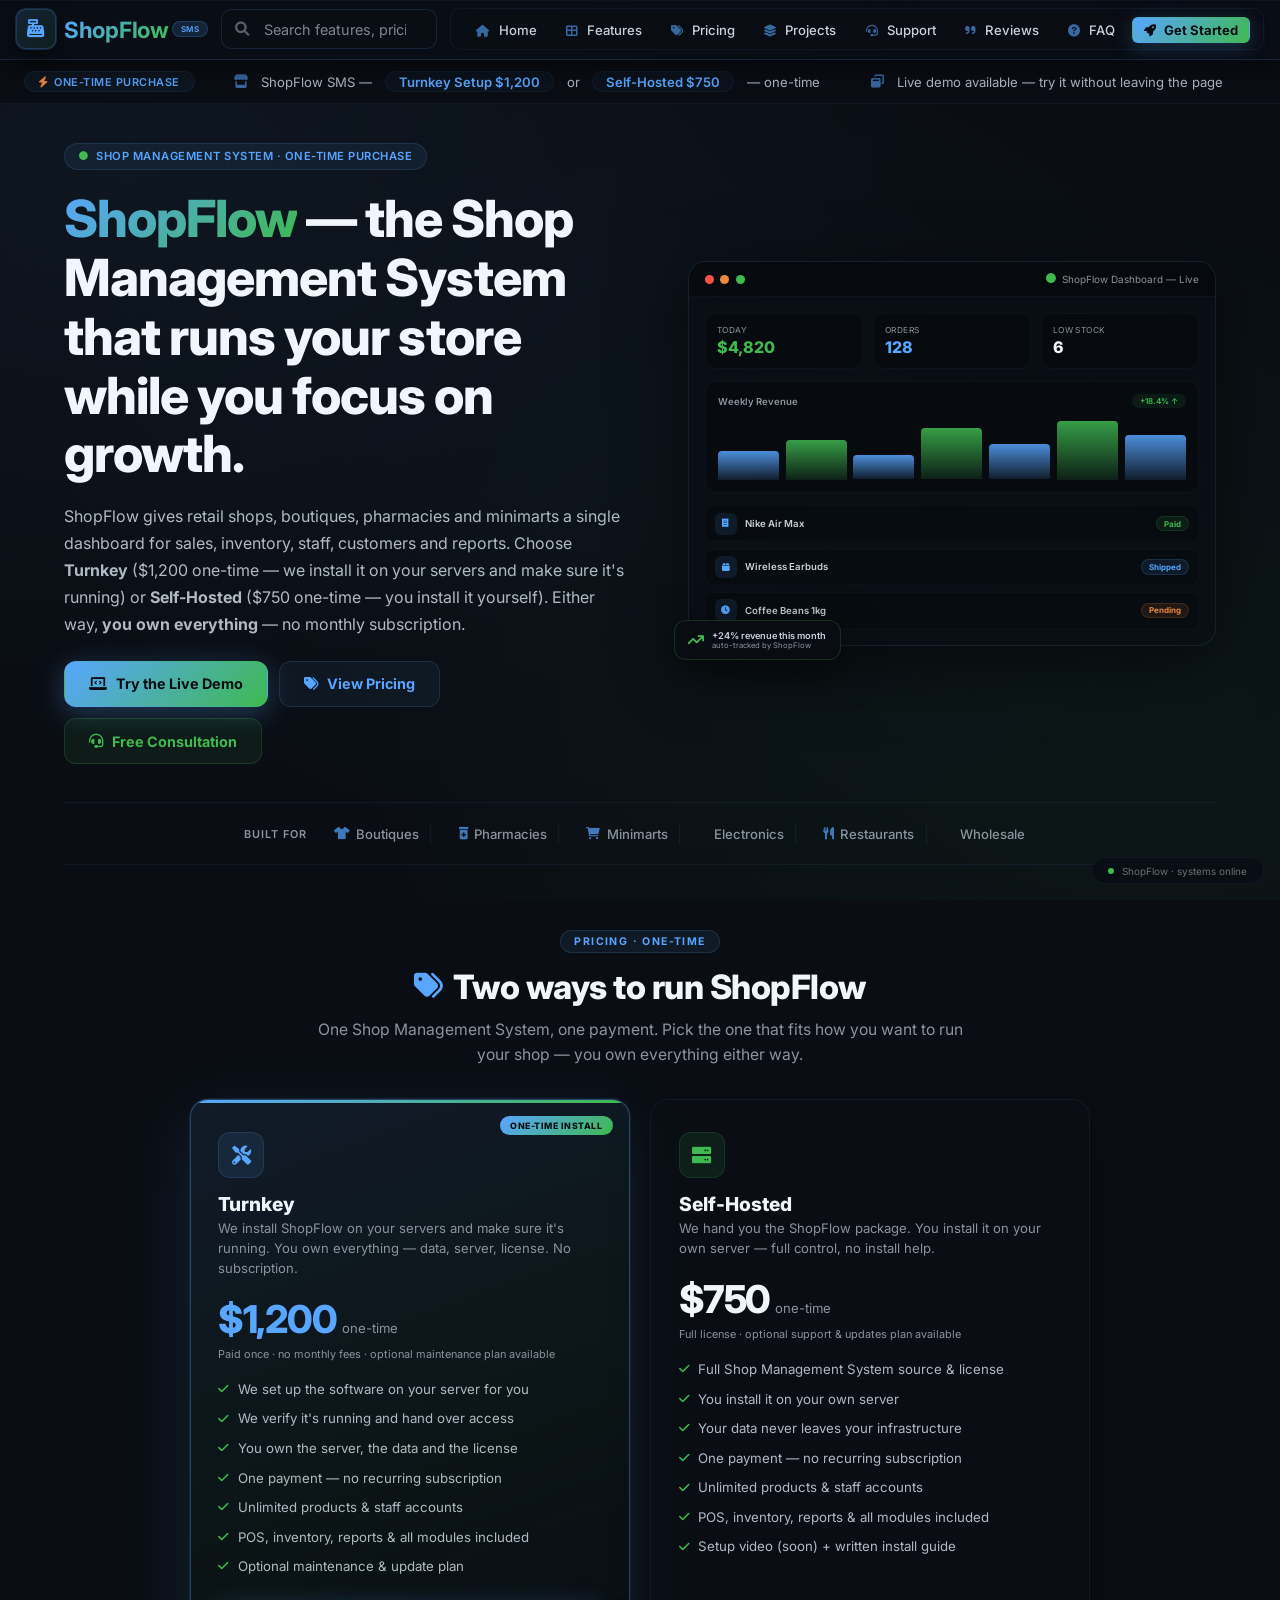
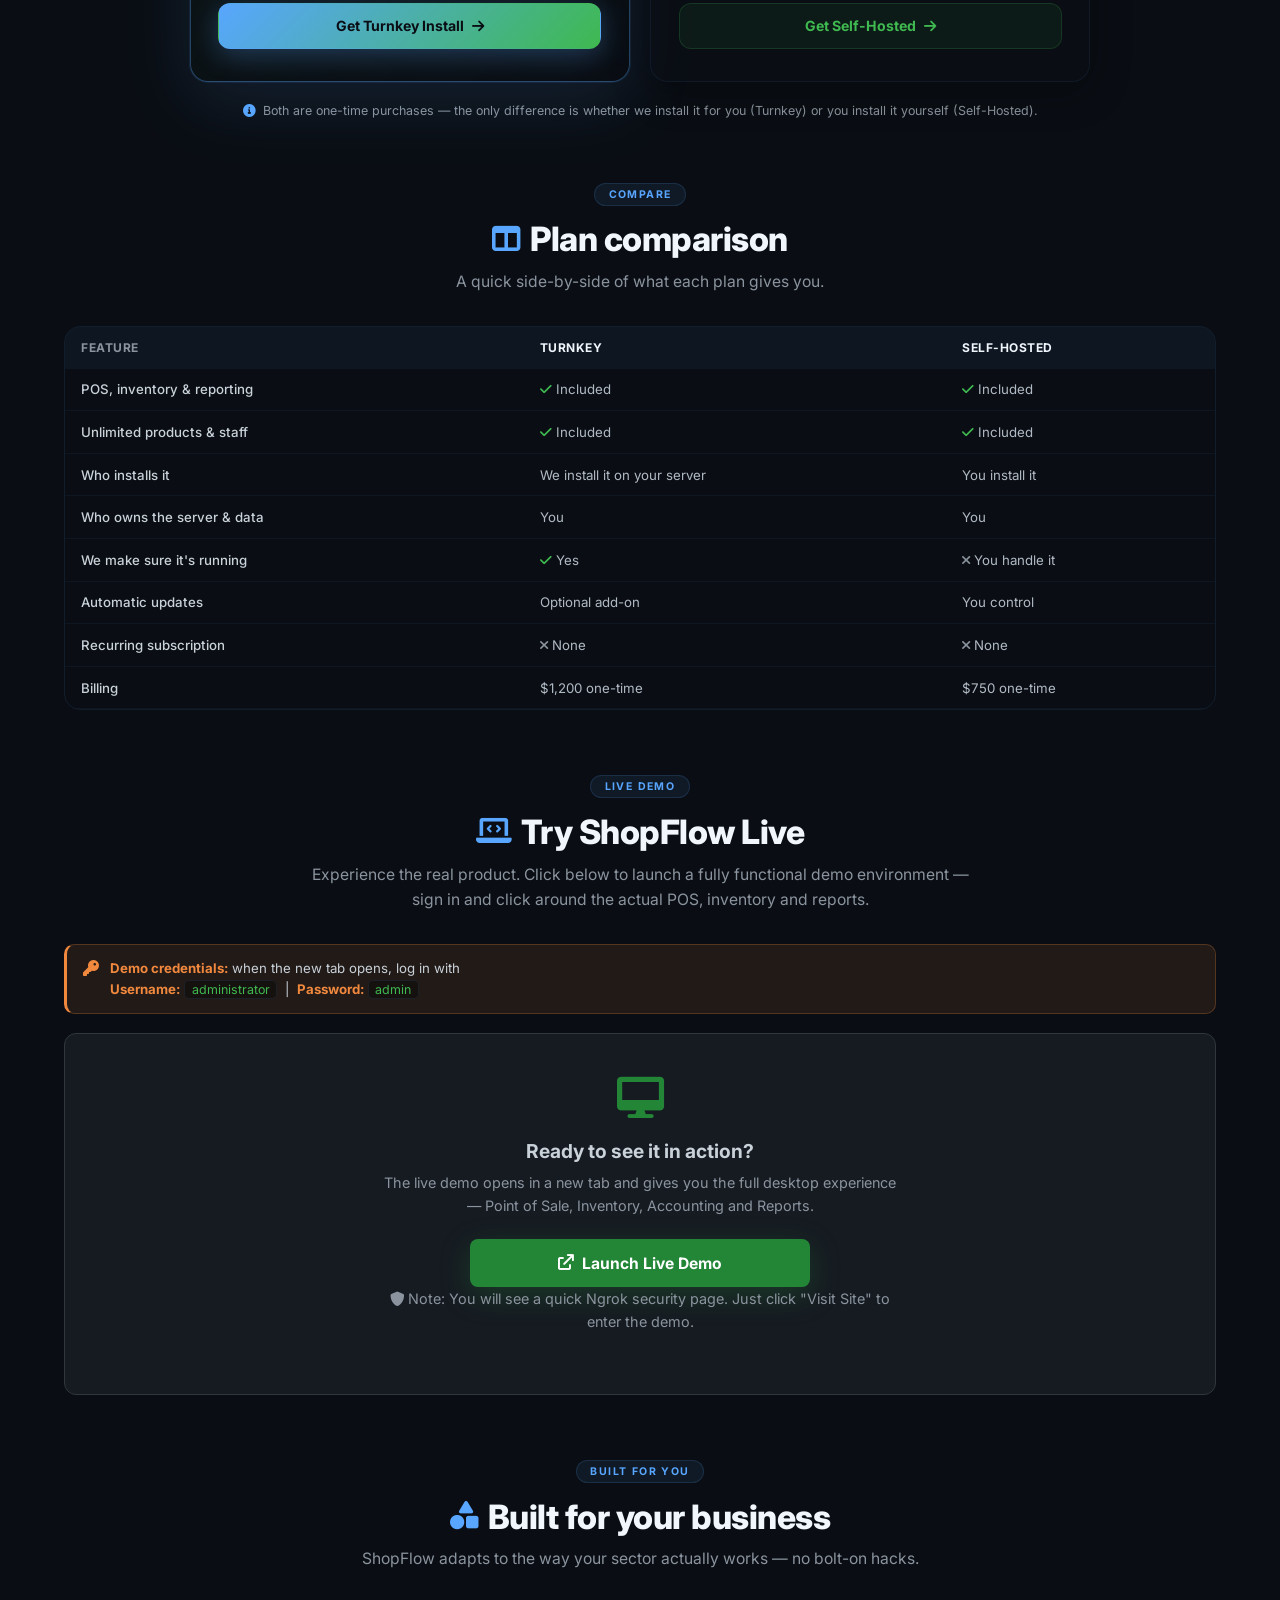
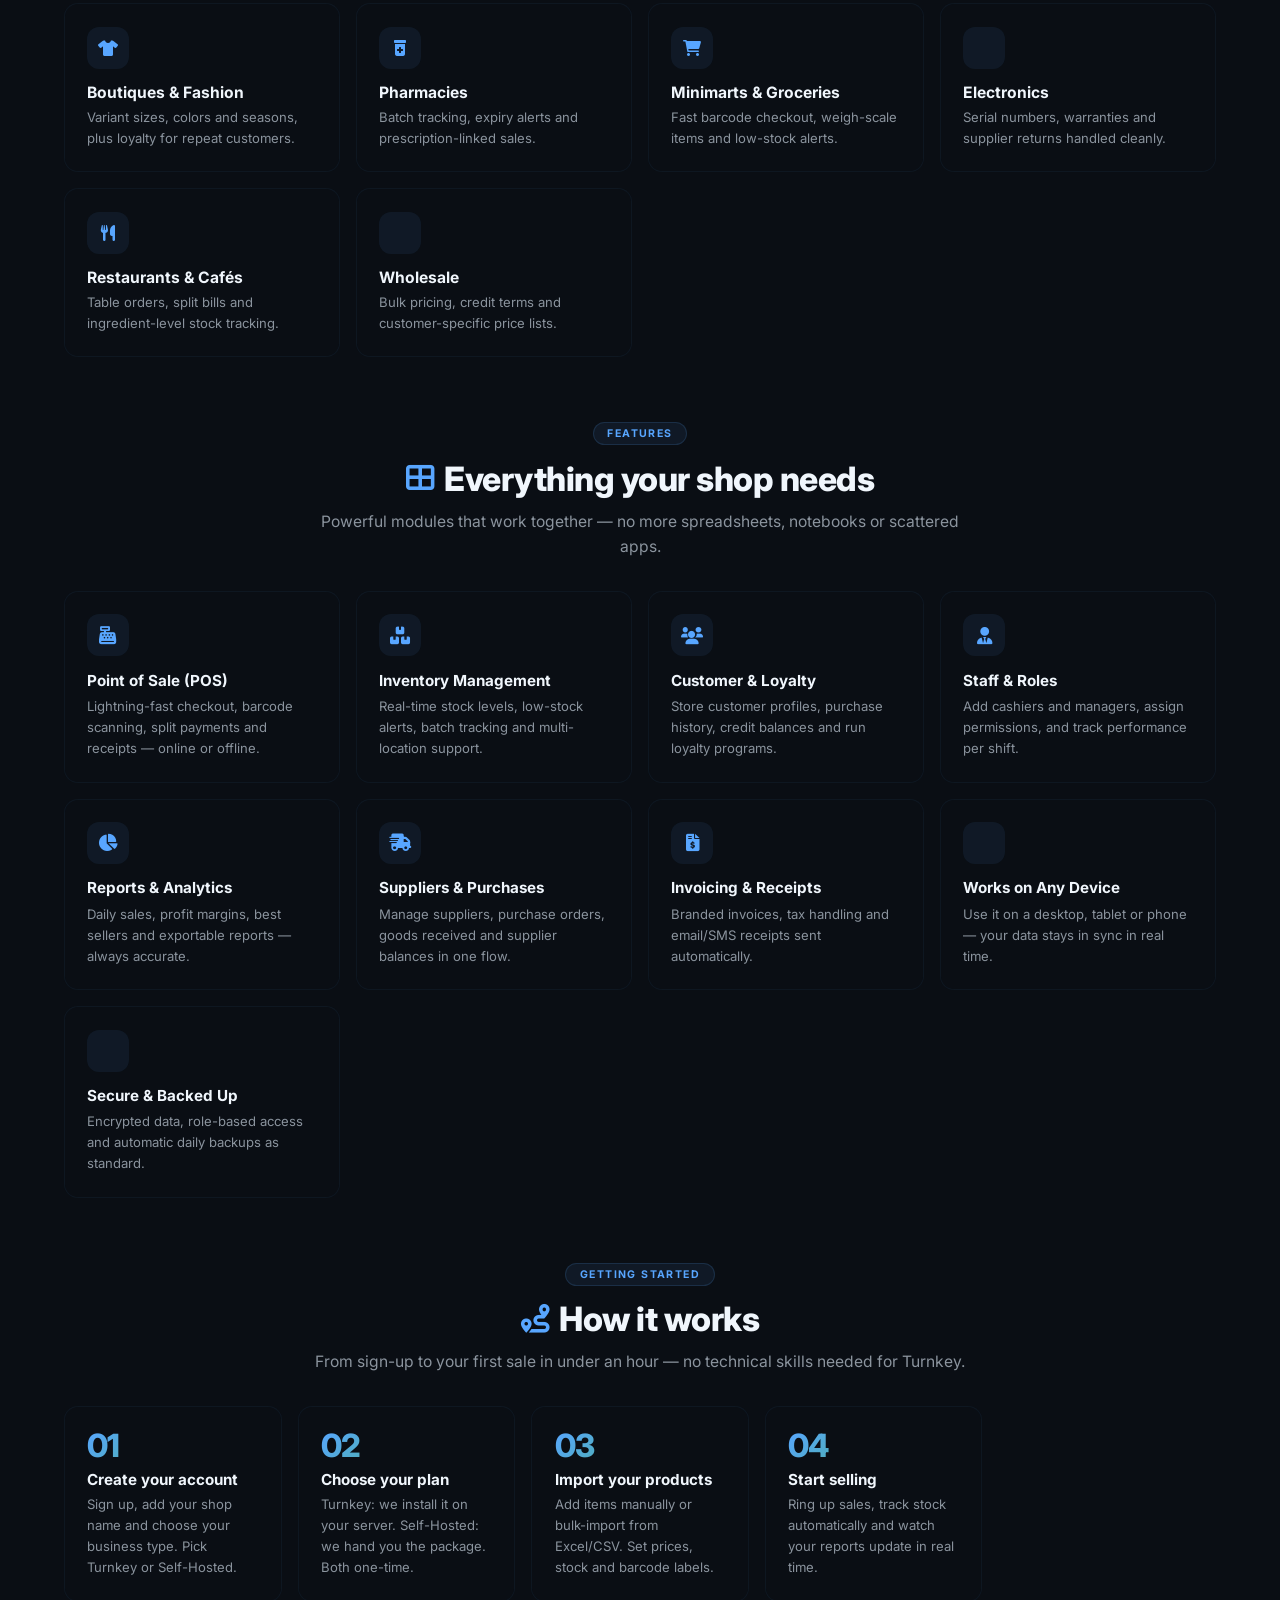
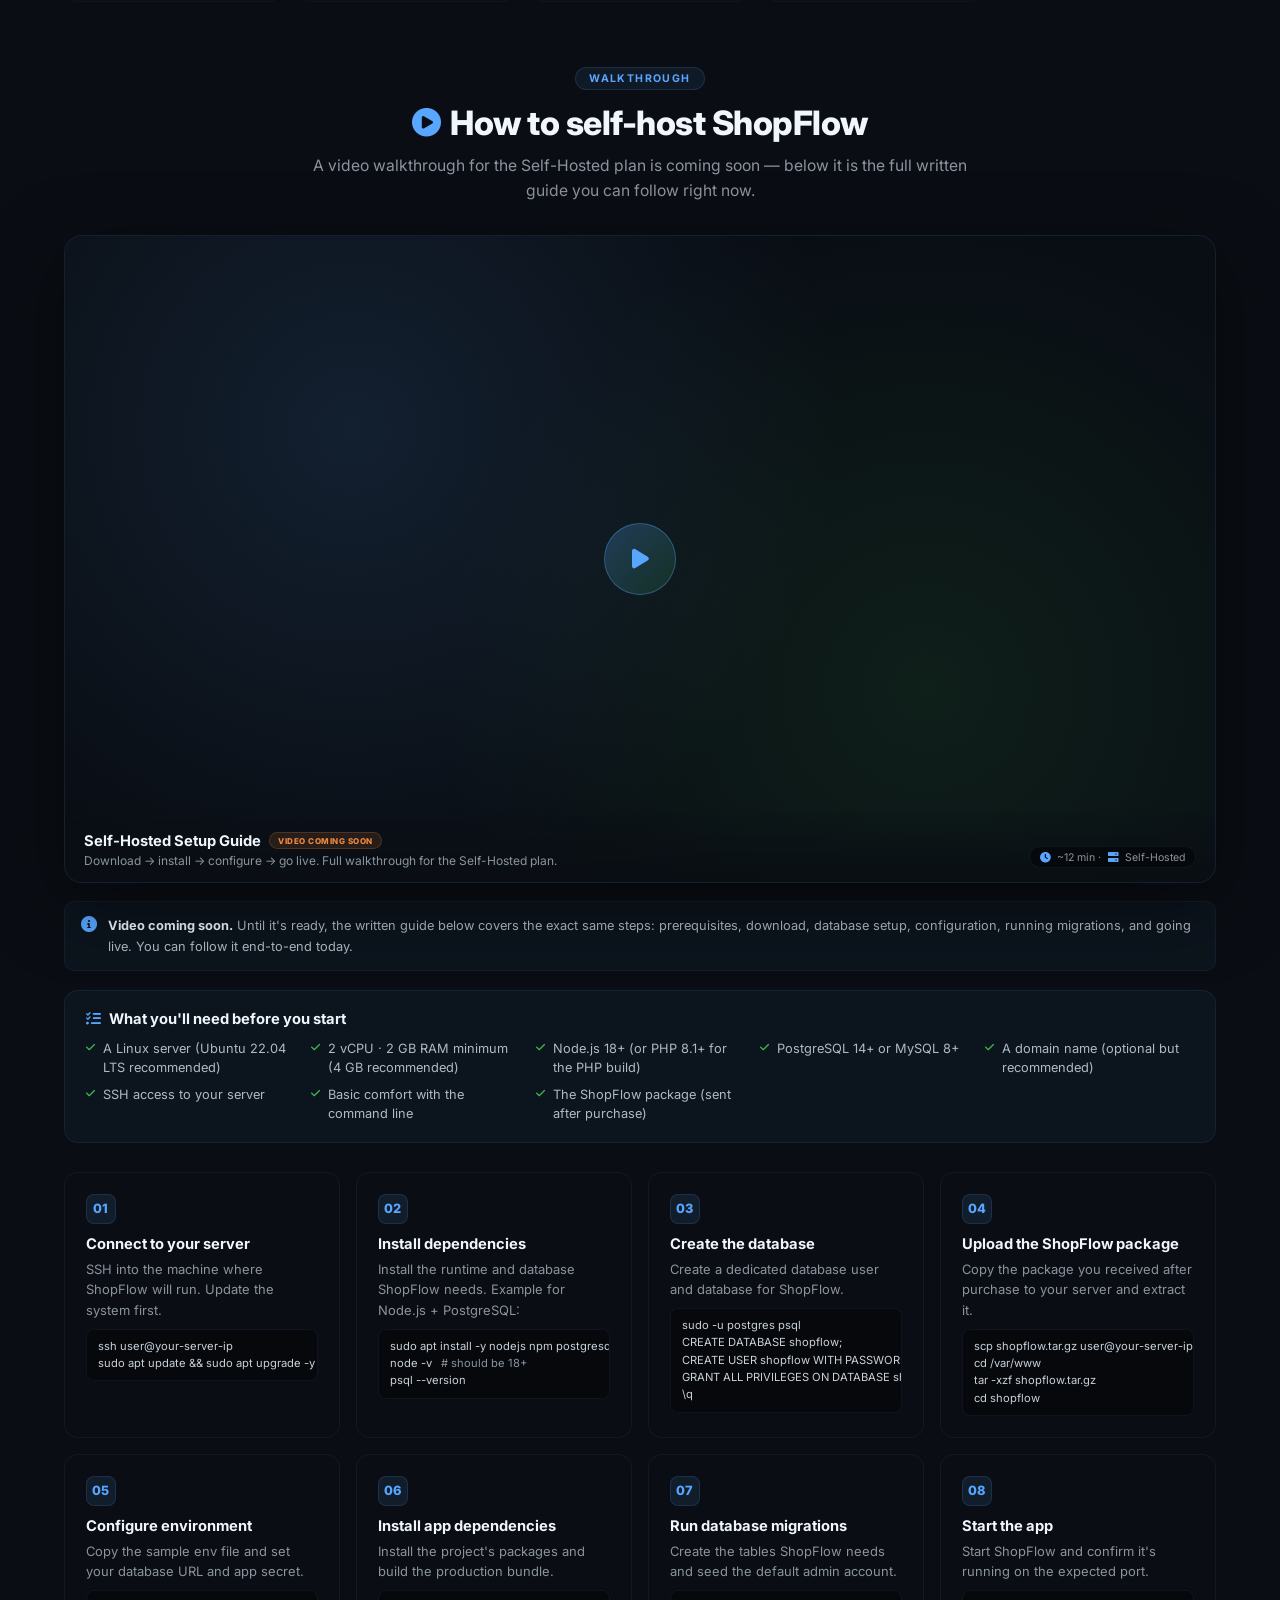
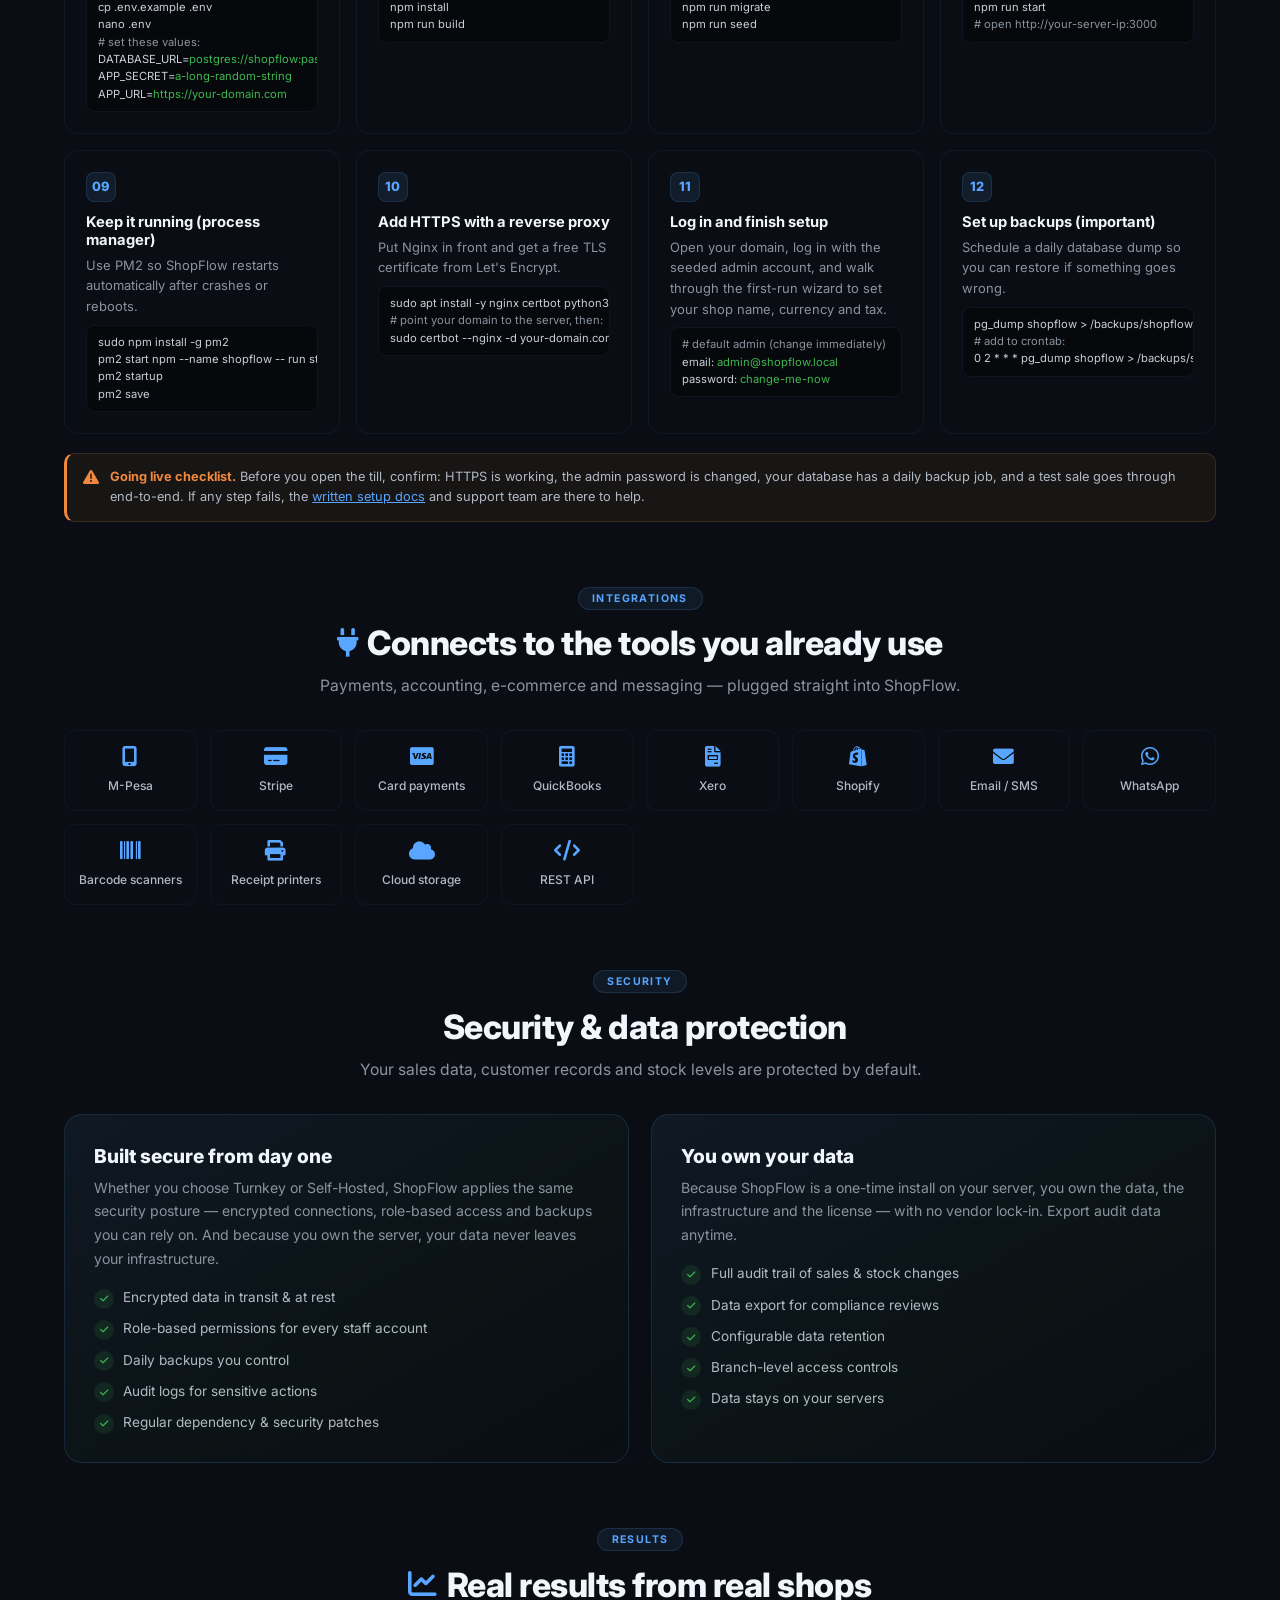
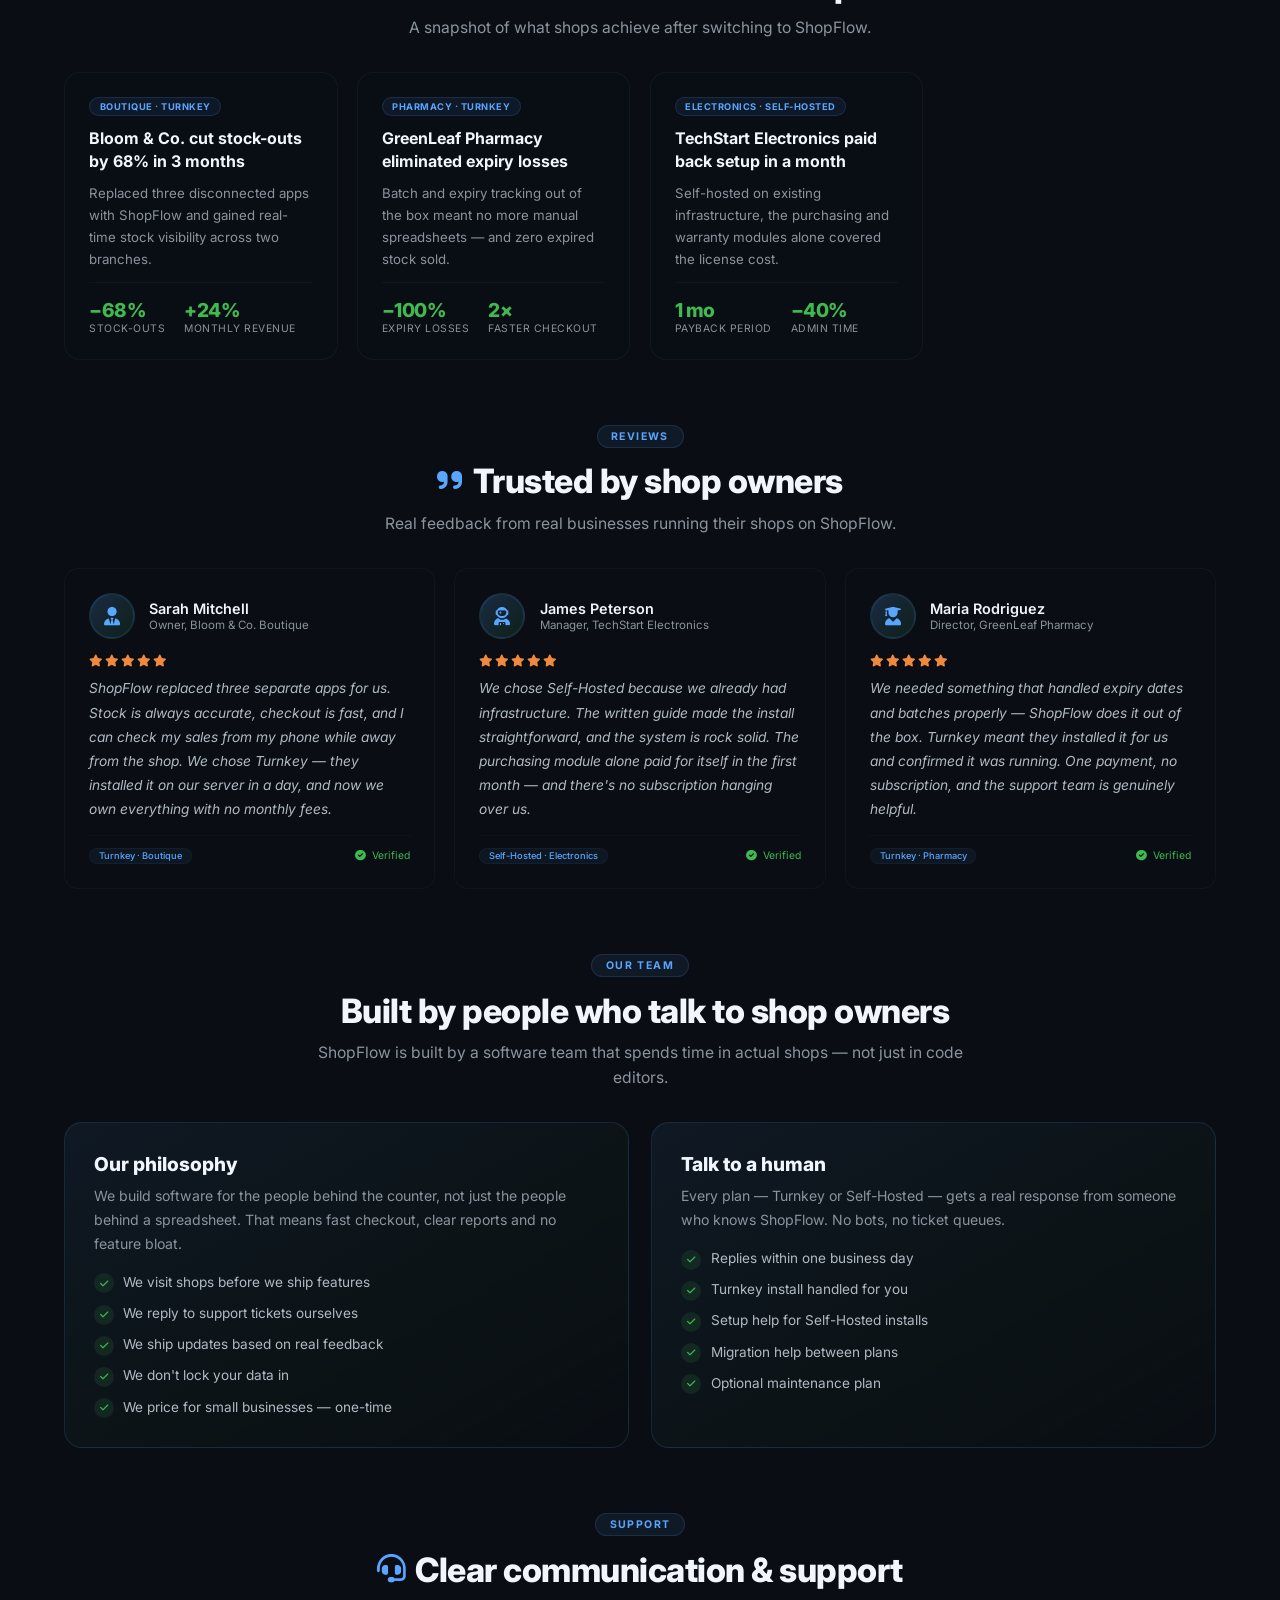
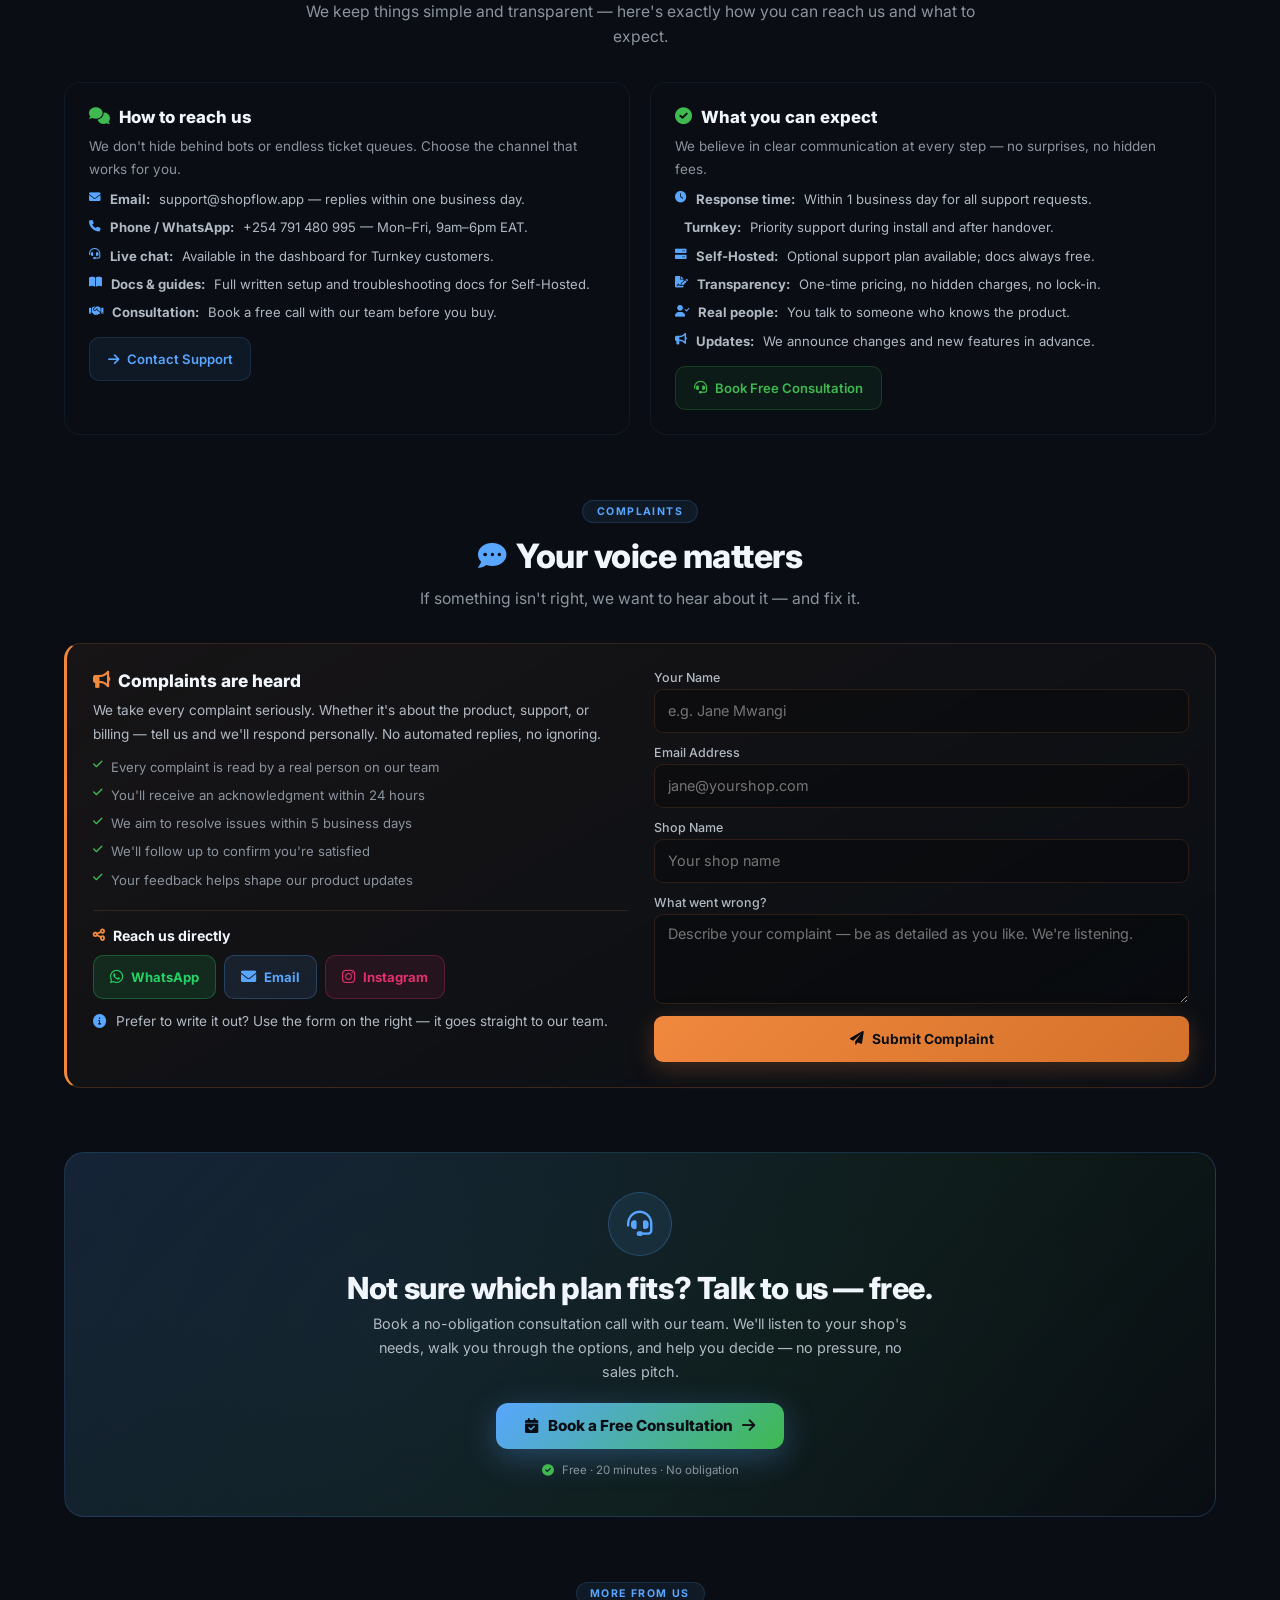
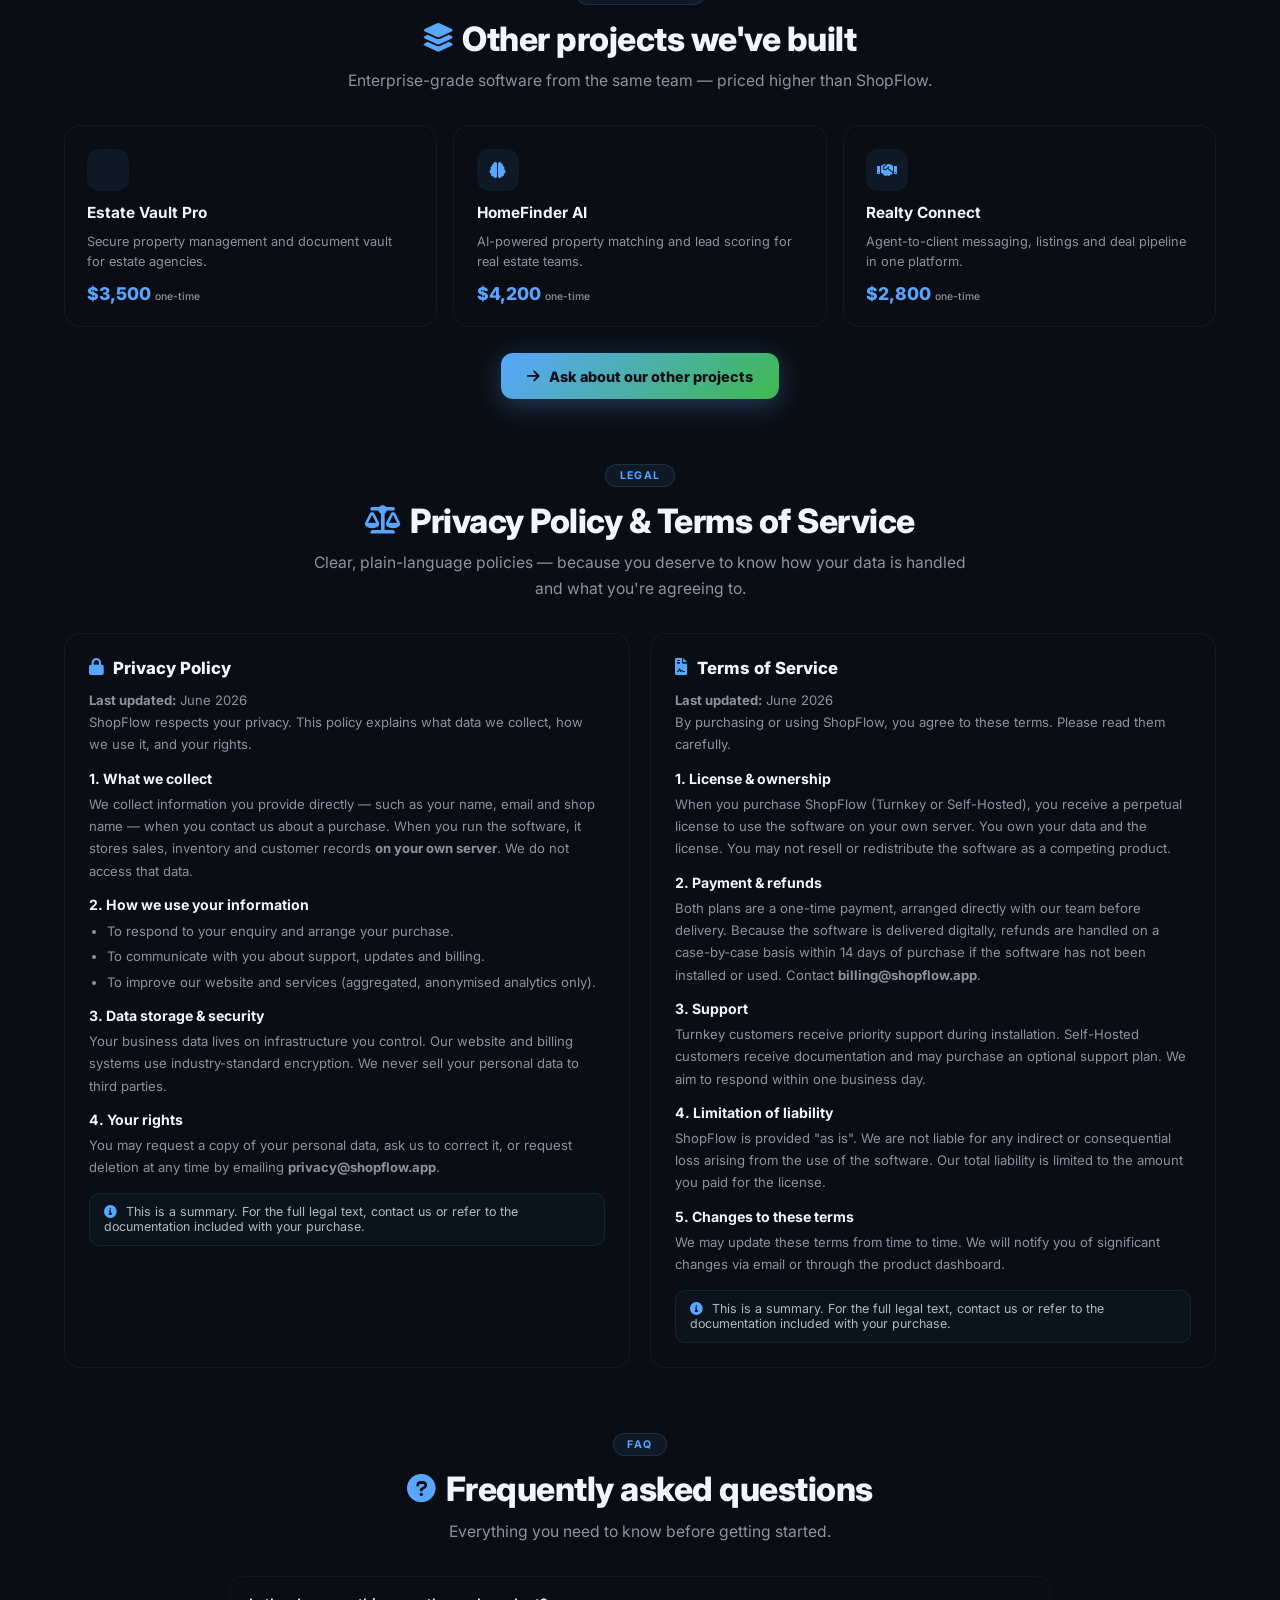
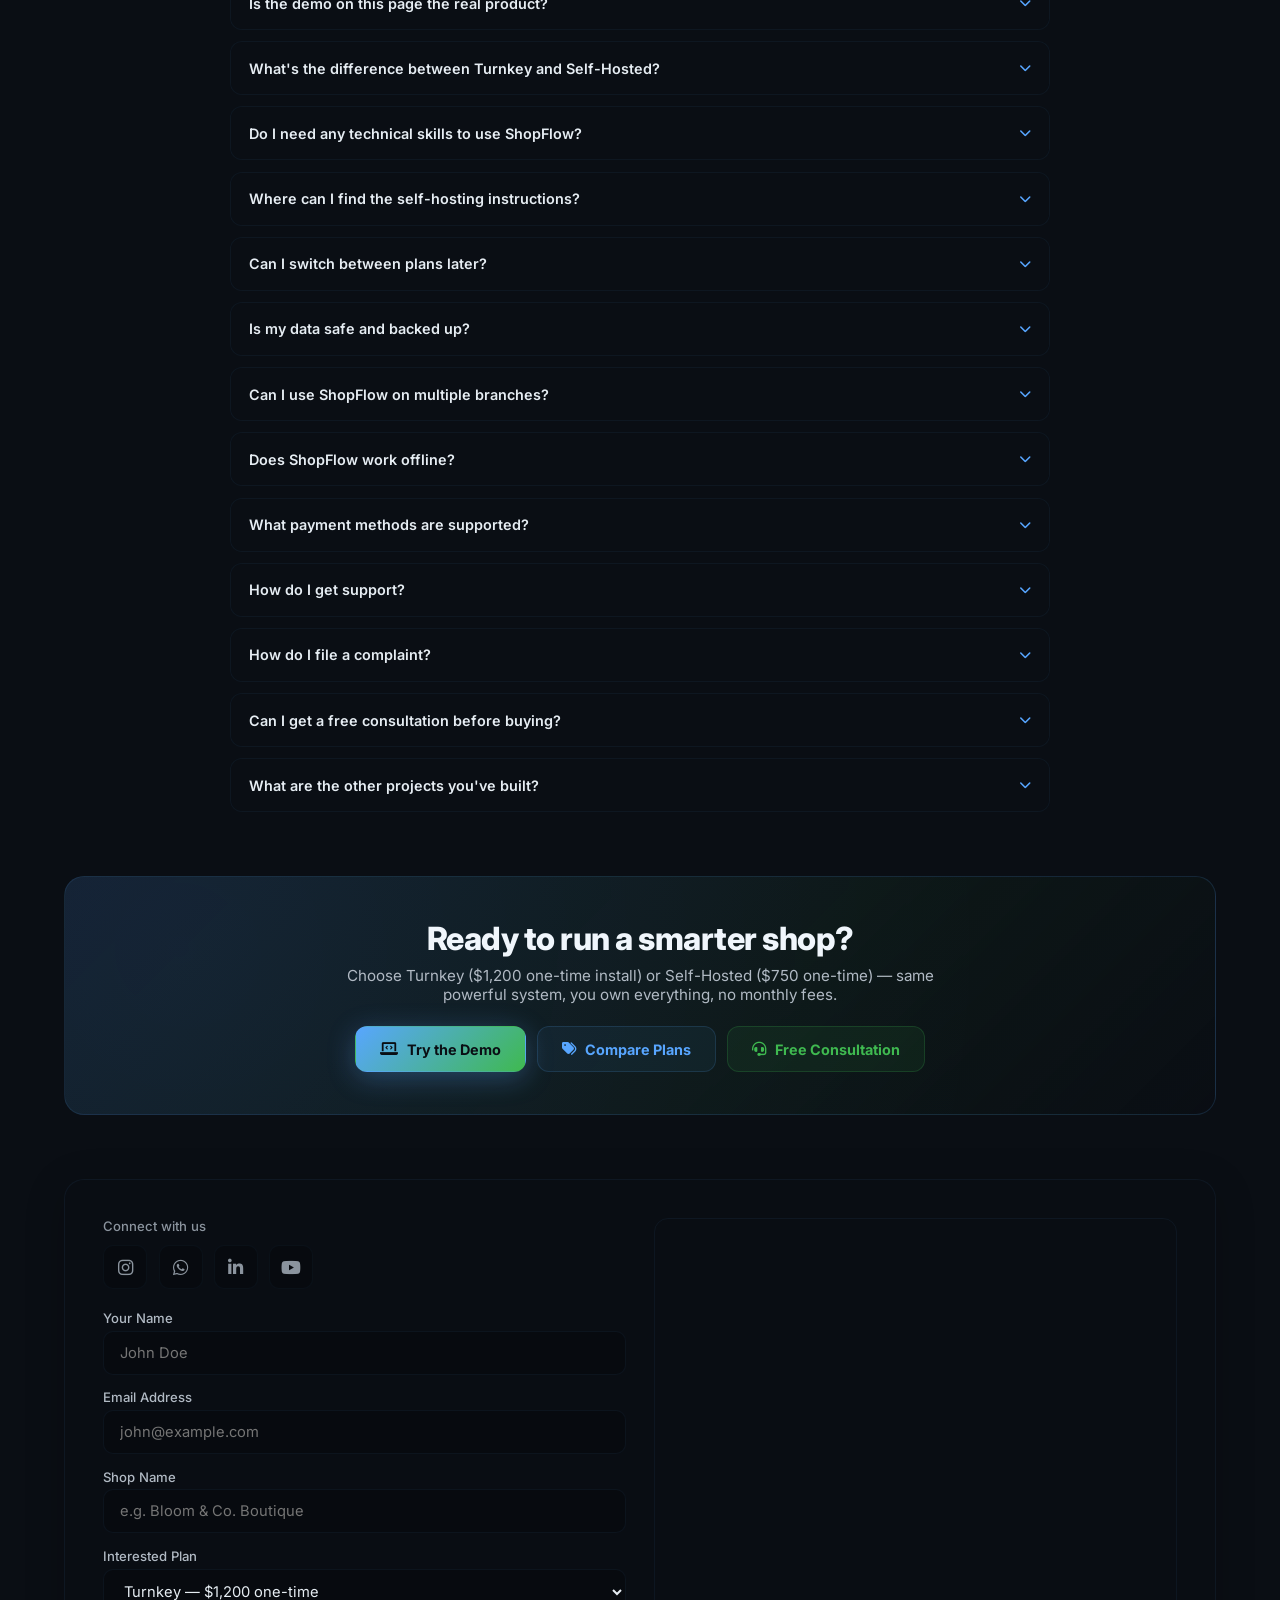
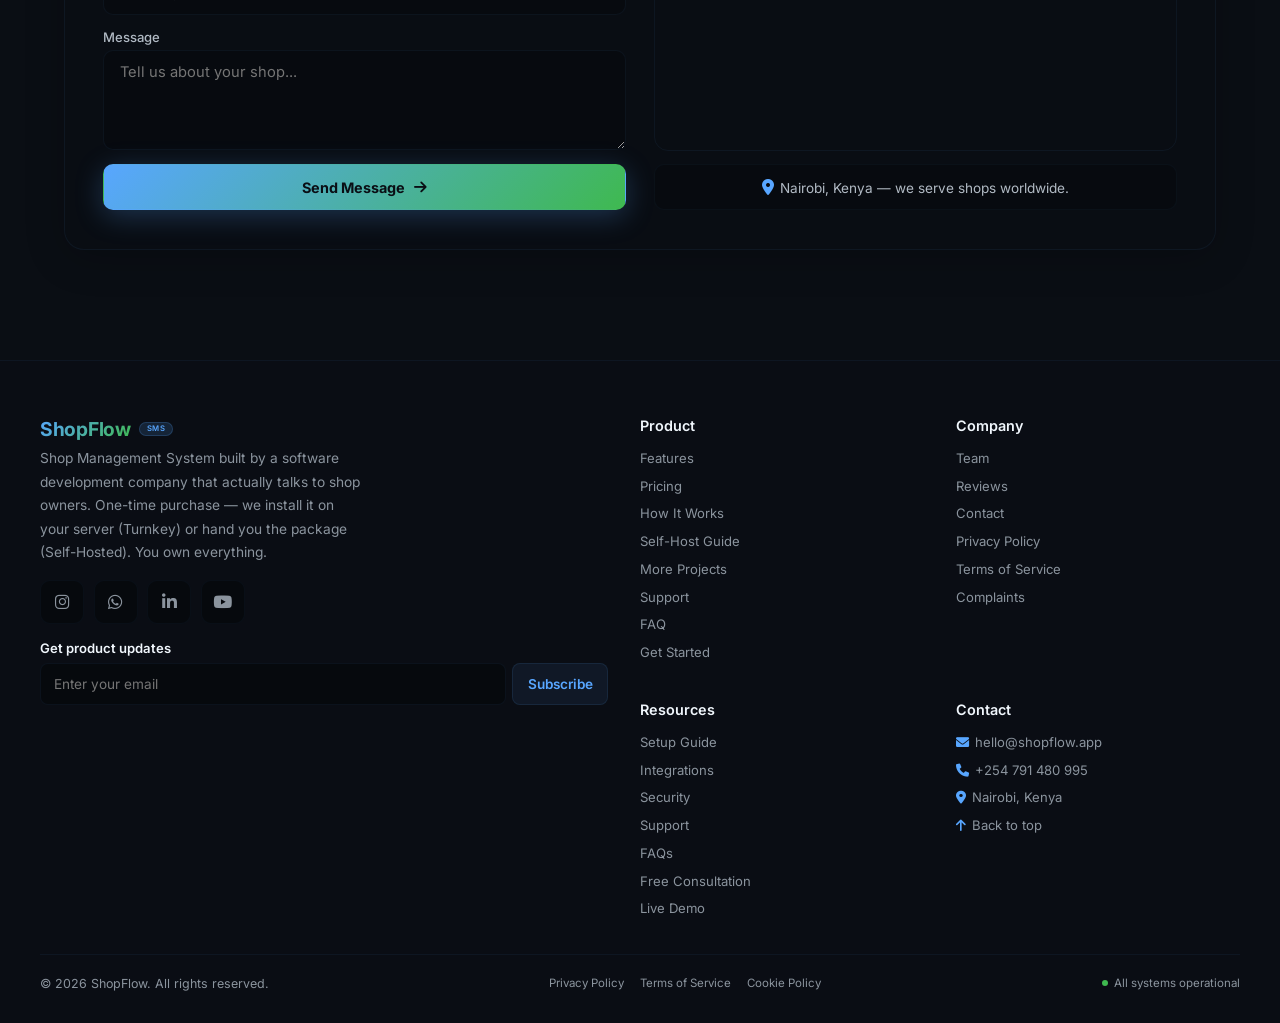
==== commit 85cbc2b3: "Update index.html" ====
--- a/index.html
+++ b/index.html
@@ -1588,18 +1588,18 @@
         <i class="fas fa-key"></i>
         <div class="dw-txt">
           <strong>Demo credentials:</strong> when the new tab opens, log in with<br>
-          <strong>Email:</strong> <code>demo@shopflow.app</code> &nbsp;|&nbsp;
-          <strong>Password:</strong> <code>demo1234</code>
+          <strong>Username:</strong> <code>administrator</code> &nbsp;|&nbsp;
+          <strong>Password:</strong> <code>admin</code>
         </div>
       </div>
       <div class="demo-launch-card reveal">
         <div class="dl-icon"><i class="fas fa-desktop"></i></div>
         <h3>Ready to see it in action?</h3>
         <p>The live demo opens in a new tab and gives you the full desktop experience — Point of Sale, Inventory, Accounting and Reports.</p>
-        <a href="https://demo.shopflow.app/" target="_blank" rel="noopener noreferrer" class="demo-launch-btn">
+        <a href="https://overrule-gulp-smokeless.ngrok-free.dev/" target="_blank" rel="noopener noreferrer" class="demo-launch-btn">
           <i class="fas fa-arrow-up-right-from-square"></i> Launch Live Demo
         </a>
-        <p class="demo-note"><i class="fas fa-shield-alt"></i> You'll be signed into a shared sandbox. Please don't enter real customer data.</p>
+        <p class="demo-note"><i class="fas fa-shield-alt"></i> Note: You will see a quick Ngrok security page. Just click "Visit Site" to enter the demo.</p>
       </div>
     </section>
 
